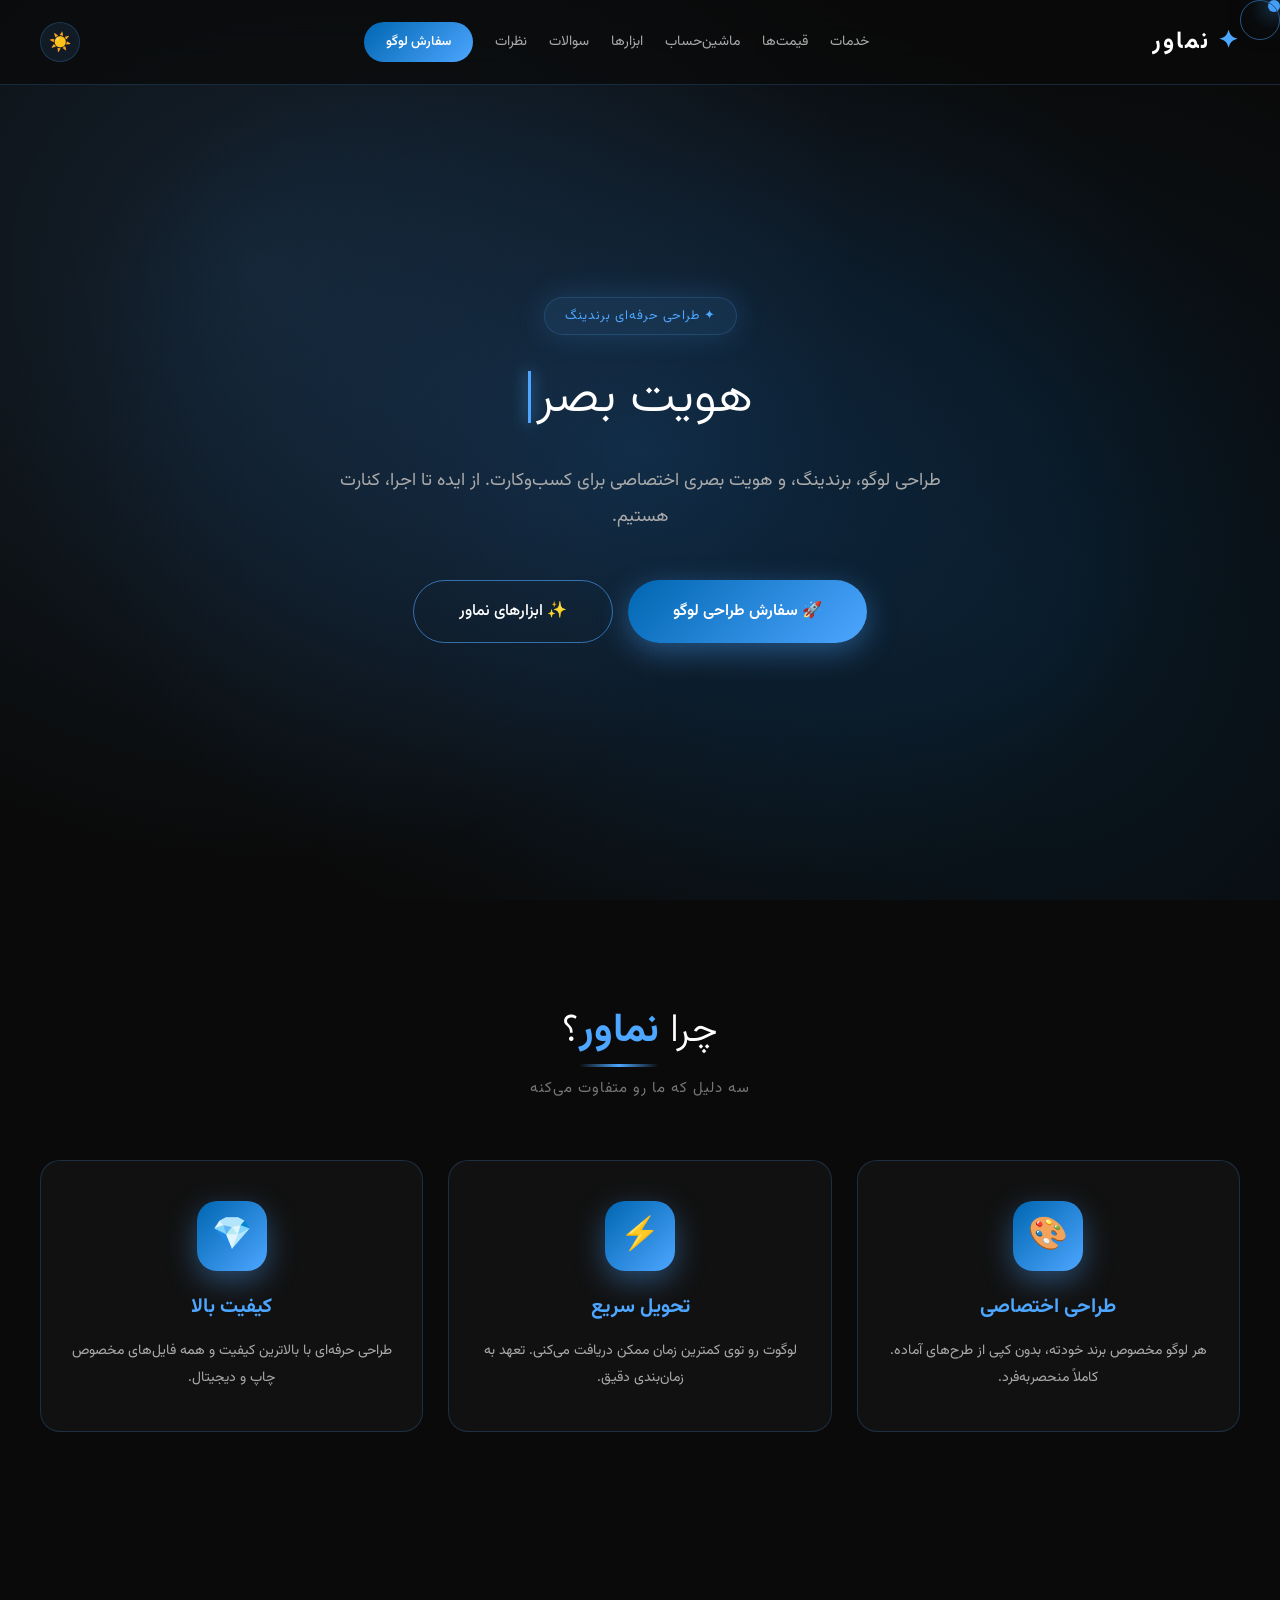
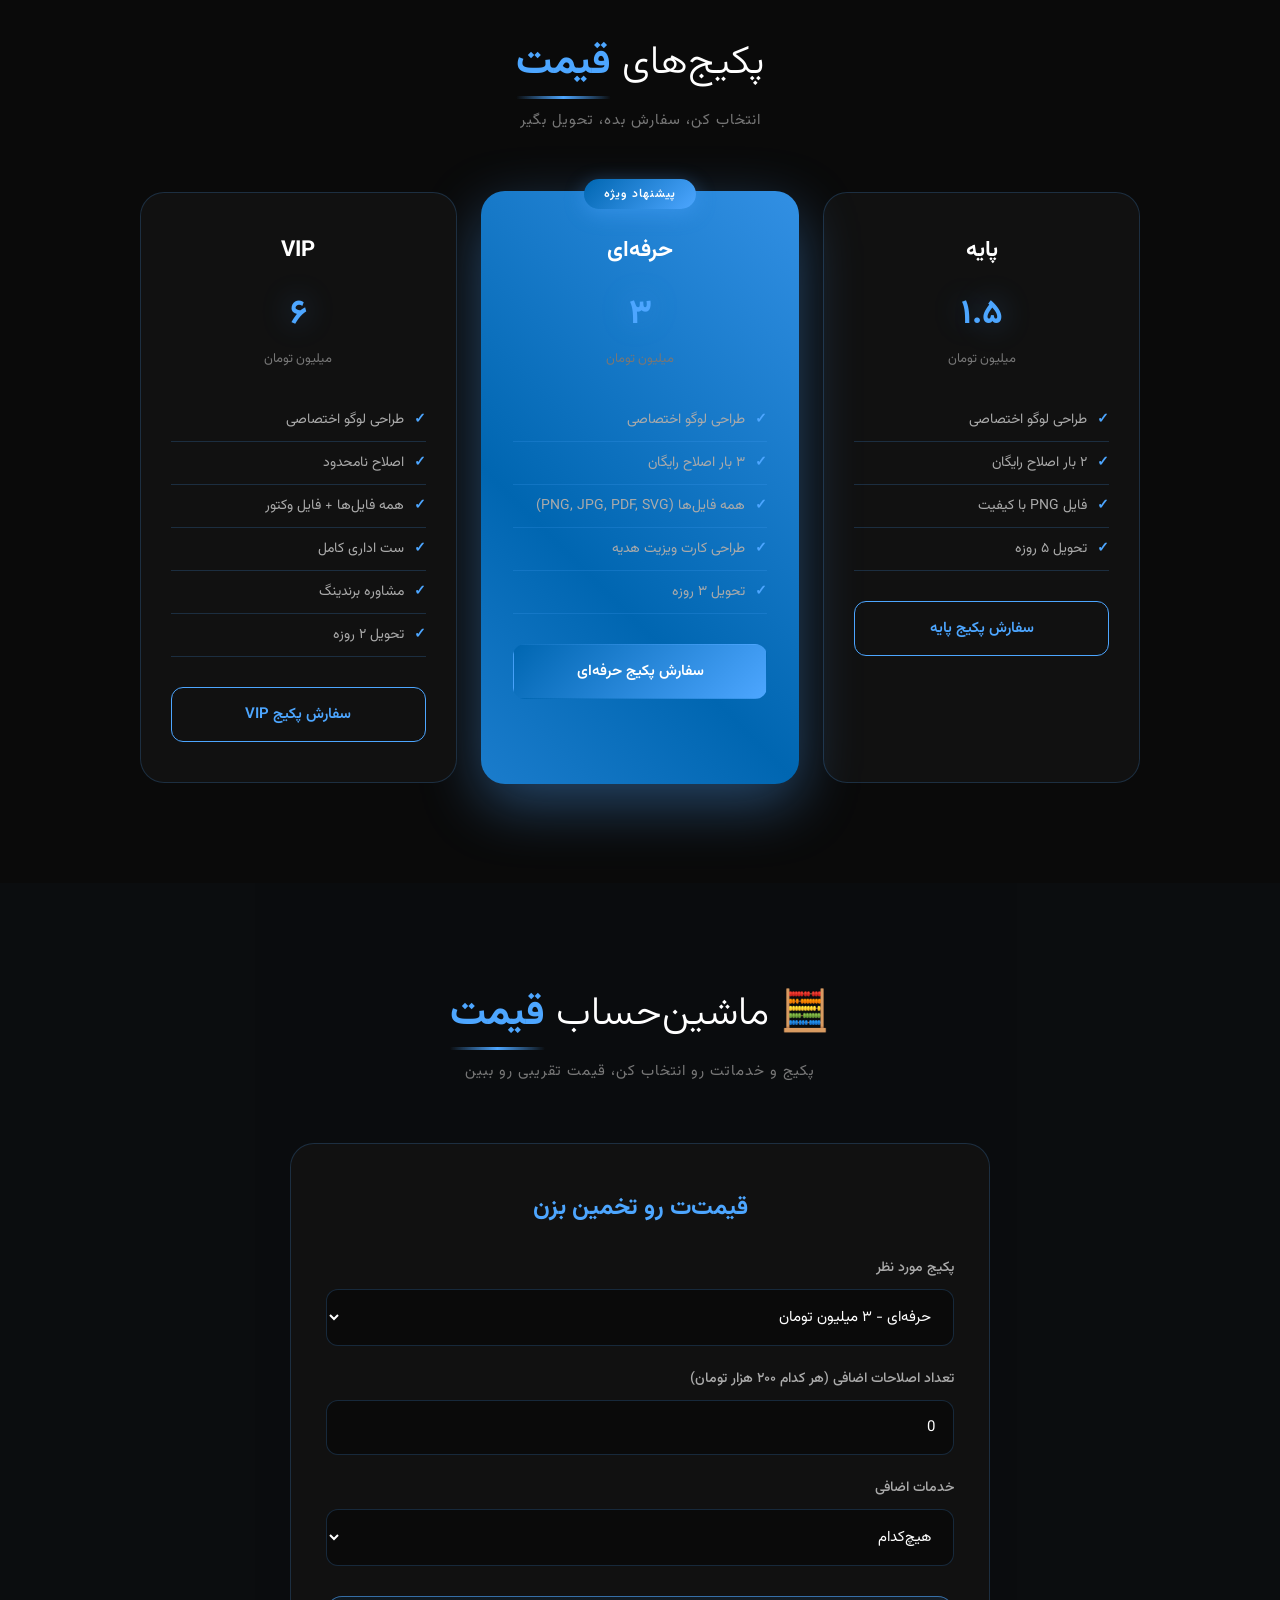
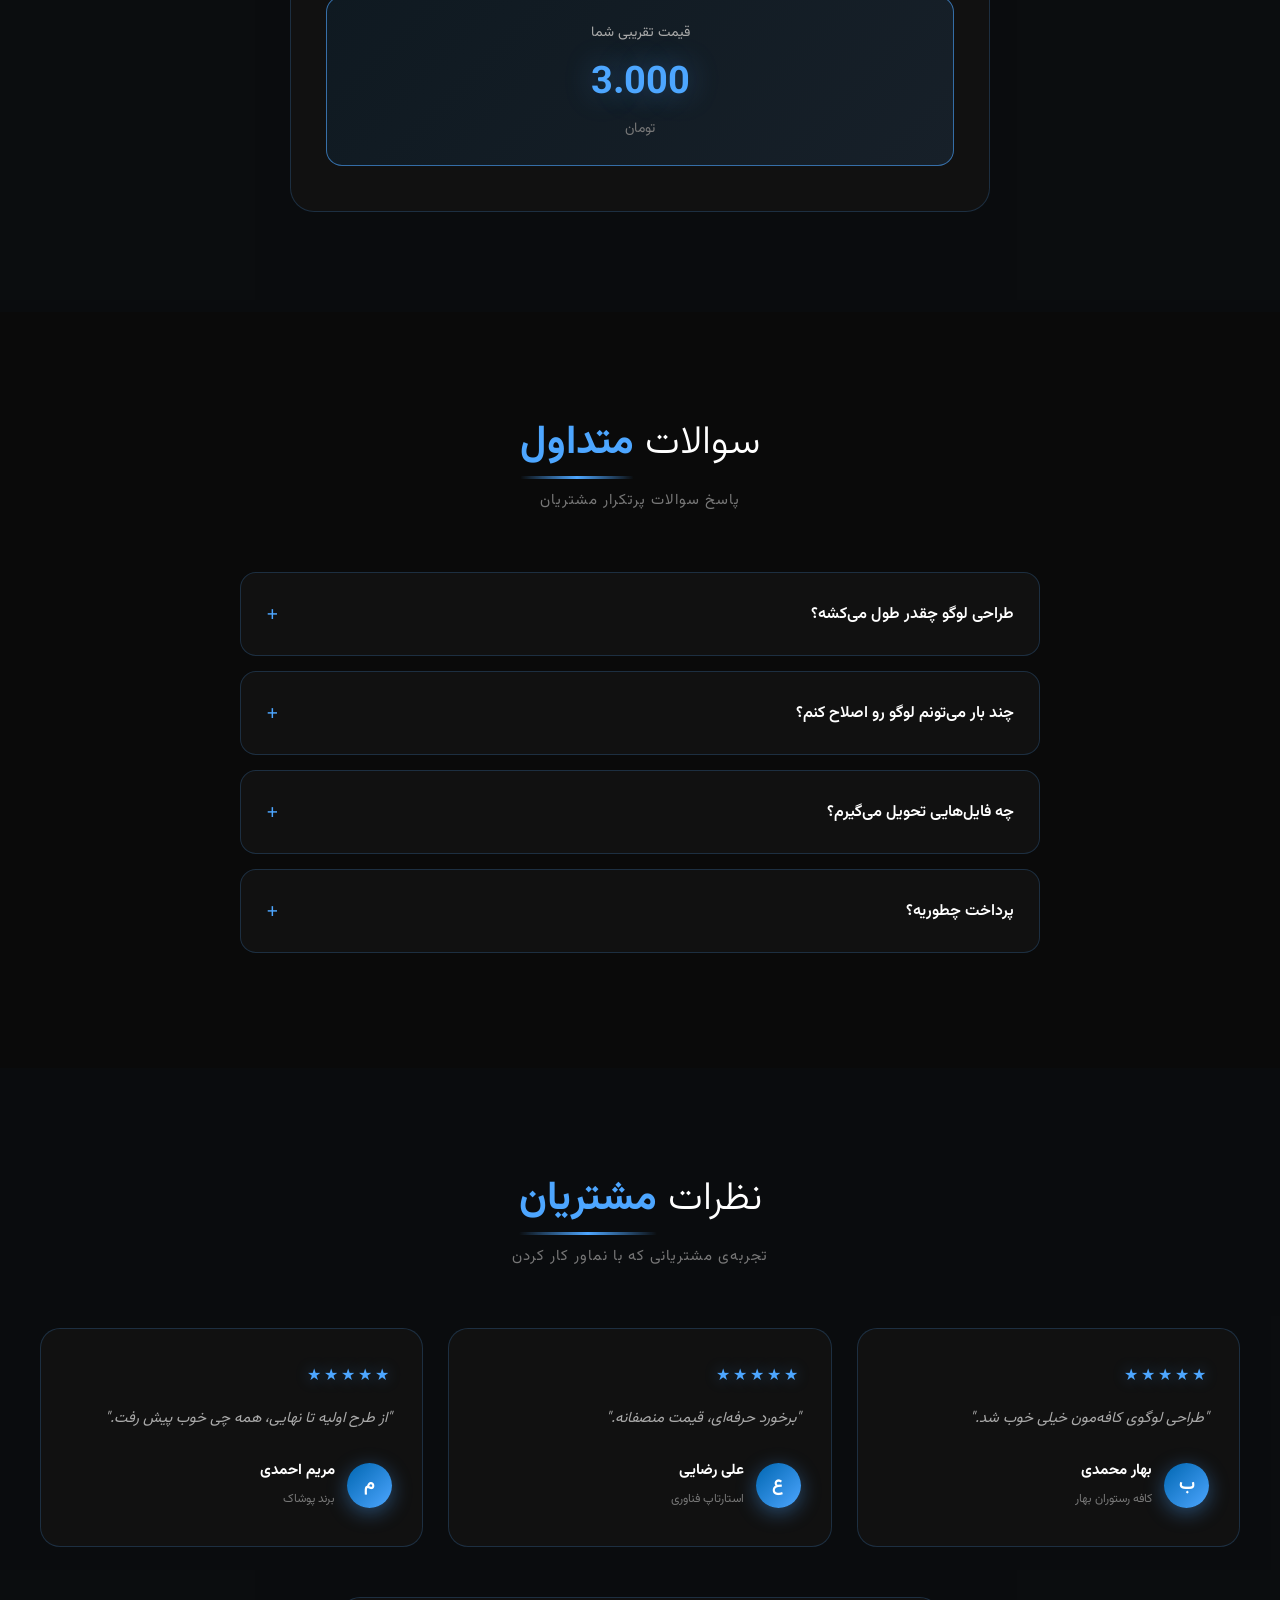
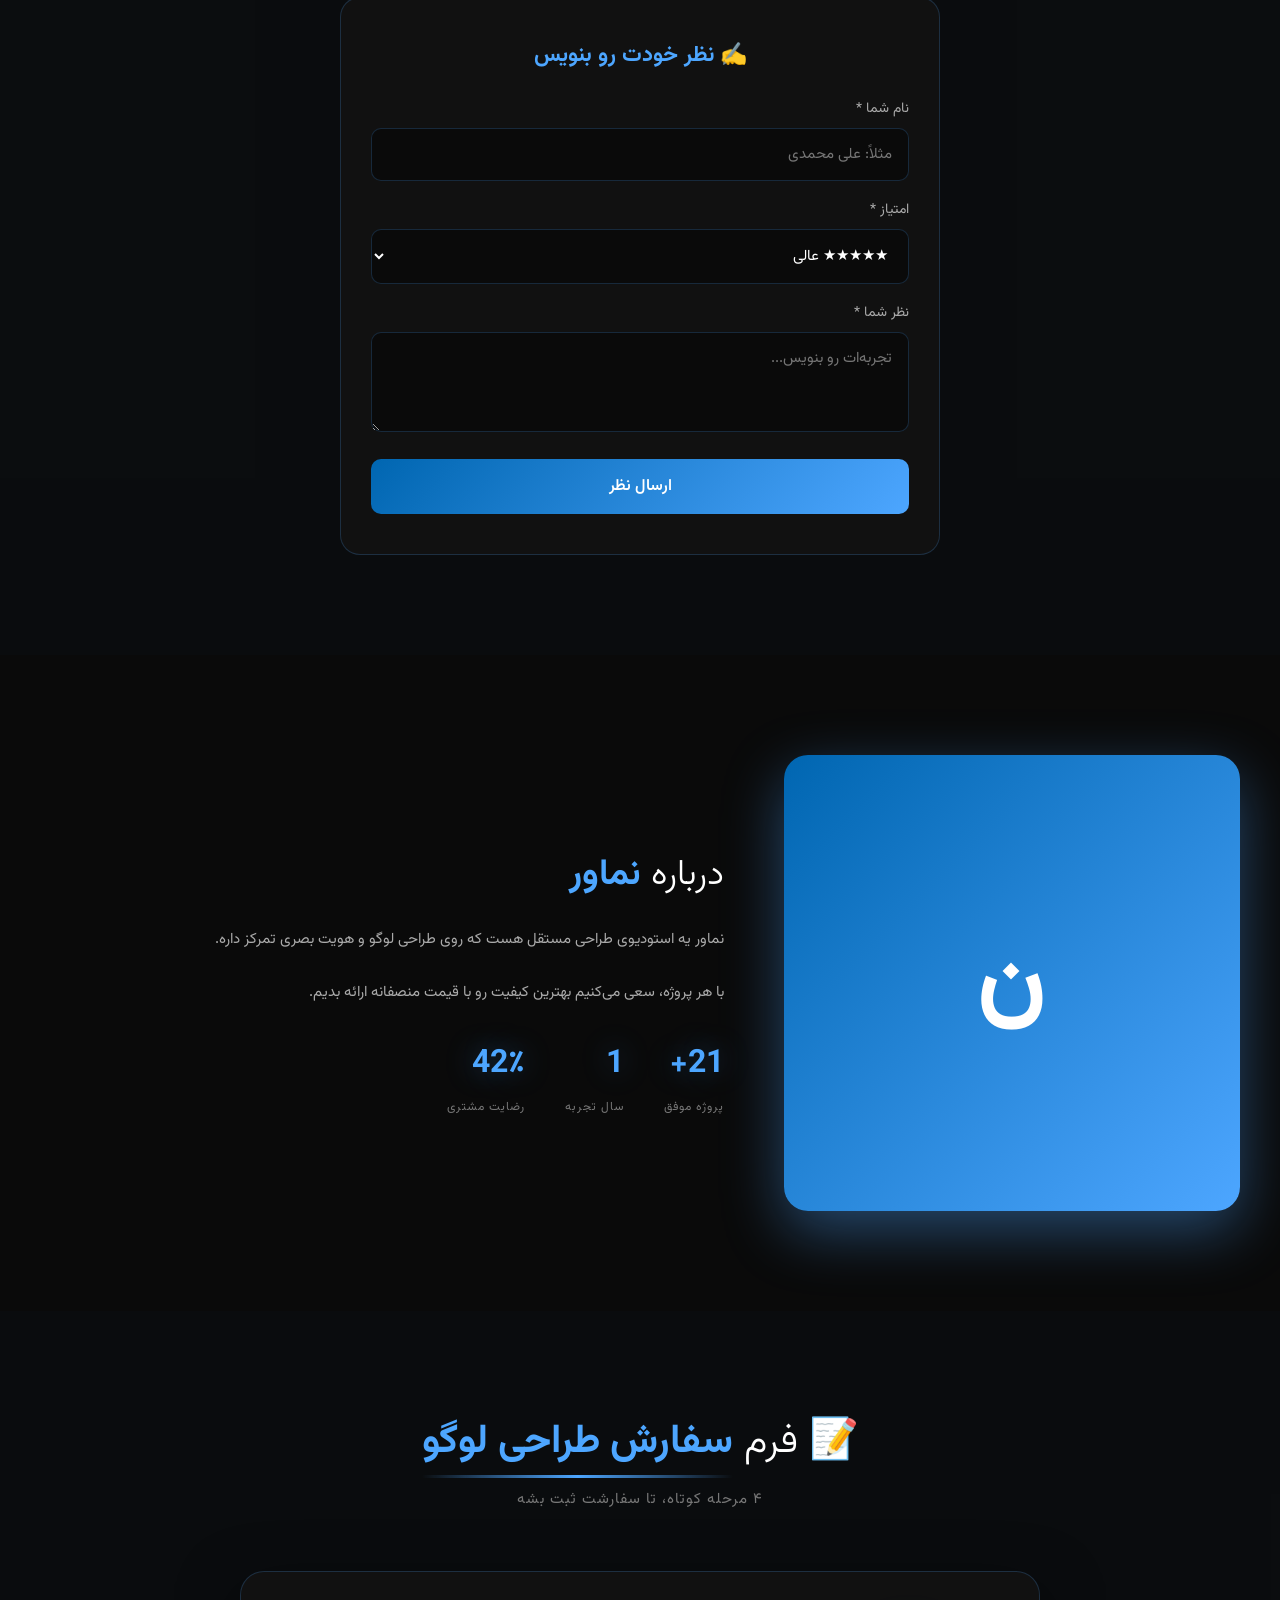
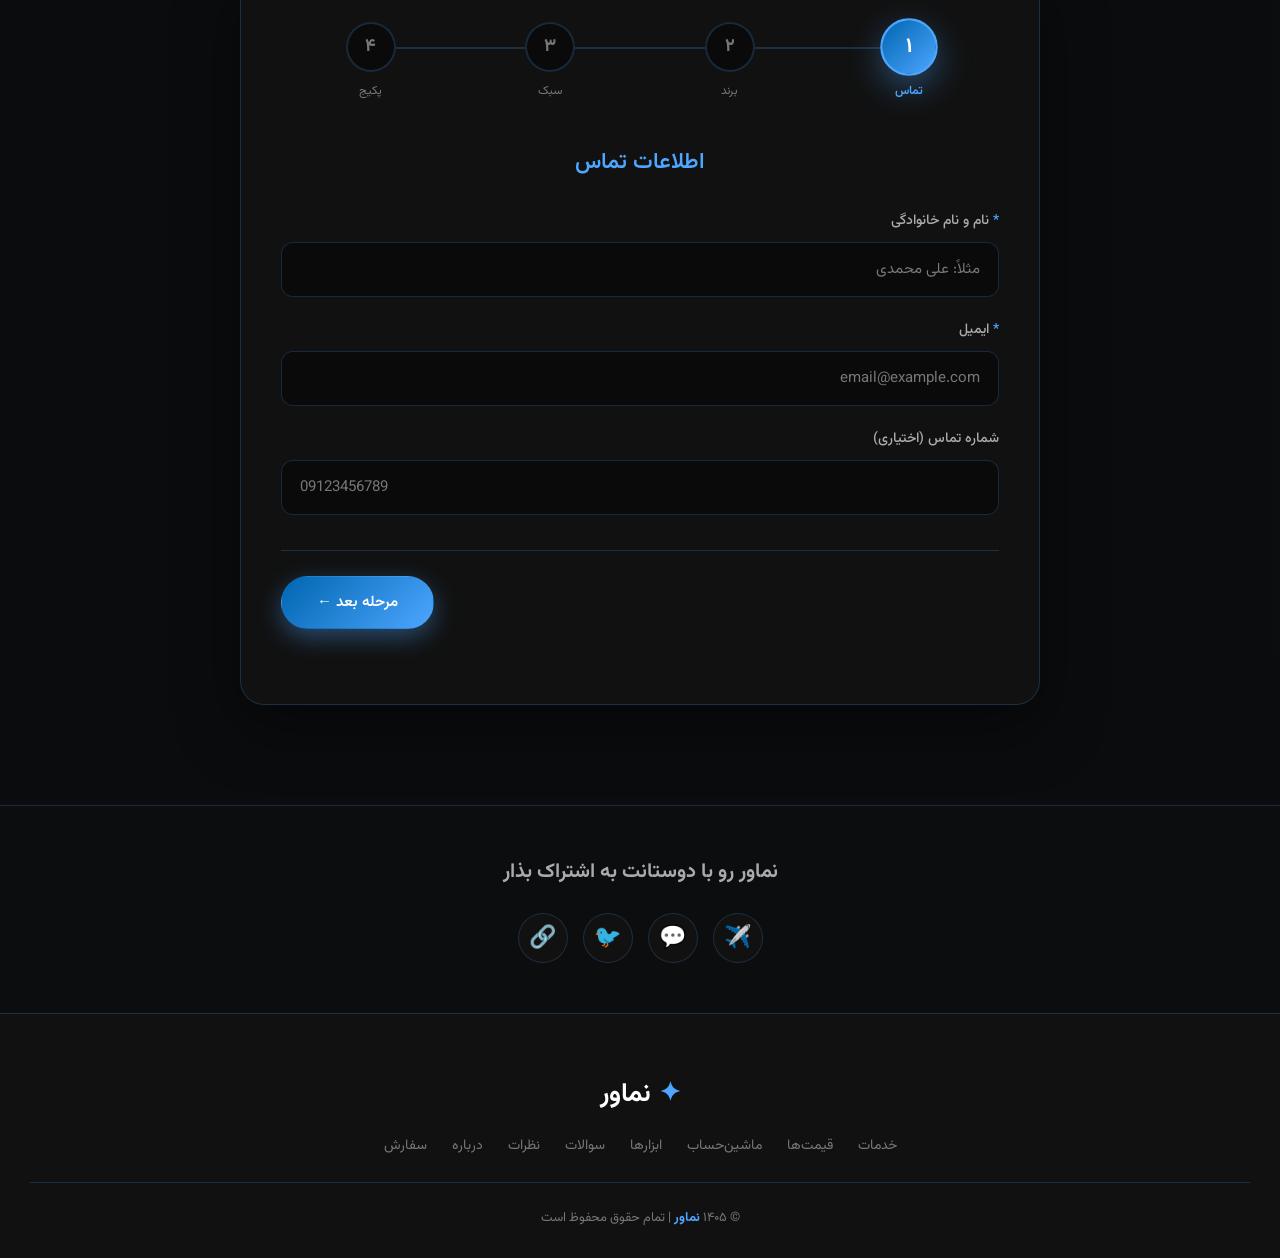
==== index.html @ ed84ef0f "Update index.html" ====
<!DOCTYPE html>
<html lang="fa" dir="rtl" data-theme="dark">
<head>
<meta charset="UTF-8">
<meta name="viewport" content="width=device-width, initial-scale=1.0">
<title>نماور | طراحی لوگوی اختصاصی و برندینگ حرفه‌ای</title>
<meta name="description" content="نماور - طراحی لوگو، برندینگ، و هویت بصری اختصاصی برای کسب‌وکار شما.">
<meta name="theme-color" content="#0a0a0a">

<link rel="preconnect" href="https://fonts.googleapis.com">
<link rel="preconnect" href="https://fonts.gstatic.com" crossorigin>
<link href="https://fonts.googleapis.com/css2?family=Vazirmatn:wght@300;400;500;600;700;800&display=swap" rel="stylesheet">

<style>
  :root {
    --bg-primary: #0a0a0a;
    --bg-secondary: #111;
    --text-primary: #fff;
    --text-secondary: #aaa;
    --text-muted: #777;
    --border: rgba(77, 166, 255, 0.2);
    --border-hover: rgba(77, 166, 255, 0.6);
    --accent: #4da6ff;
    --accent-dark: #0066b1;
    --glow: rgba(77, 166, 255, 0.4);
  }
  [data-theme="light"] {
    --bg-primary: #f5f5f7;
    --bg-secondary: #fff;
    --text-primary: #1a1a1a;
    --text-secondary: #555;
    --text-muted: #888;
    --border: rgba(0, 102, 177, 0.2);
    --border-hover: rgba(0, 102, 177, 0.6);
    --glow: rgba(0, 102, 177, 0.3);
  }

  * { margin: 0; padding: 0; box-sizing: border-box; }
  html { scroll-behavior: smooth; scroll-padding-top: 80px; }
  body {
    font-family: 'Vazirmatn', 'Tahoma', sans-serif;
    background: var(--bg-primary);
    color: var(--text-primary);
    direction: rtl;
    overflow-x: hidden;
    -webkit-font-smoothing: antialiased;
    transition: background 0.4s, color 0.4s;
    cursor: none;
  }
  a, button, select, input, textarea { cursor: none; }

  /* ===== PAGE INTRO ANIMATION ===== */
  .page-intro {
    position: fixed;
    top: 0; left: 0;
    width: 100%; height: 100vh;
    background: #0a0a0a;
    z-index: 999999;
    display: flex;
    align-items: center;
    justify-content: center;
    animation: pageIntro 1.5s 0.3s forwards;
    pointer-events: none;
  }
  @keyframes pageIntro {
    0% { transform: translateY(0); }
    100% { transform: translateY(-100%); }
  }
  .page-intro-text {
    font-size: 32px;
    font-weight: 700;
    color: #4da6ff;
    letter-spacing: 8px;
    animation: introText 1.2s 0.2s forwards;
    opacity: 0;
  }
  @keyframes introText {
    0% { opacity: 0; letter-spacing: 20px; }
    50% { opacity: 1; letter-spacing: 8px; }
    100% { opacity: 1; letter-spacing: 8px; }
  }

  /* ===== CUSTOM CURSOR ===== */
  .cursor {
    position: fixed;
    width: 12px; height: 12px;
    background: var(--accent);
    border-radius: 50%;
    pointer-events: none;
    z-index: 99999;
    transition: transform 0.1s;
    box-shadow: 0 0 20px var(--accent), 0 0 40px var(--accent);
    mix-blend-mode: difference;
  }
  .cursor-follower {
    position: fixed;
    width: 40px; height: 40px;
    border: 1.5px solid var(--accent);
    border-radius: 50%;
    pointer-events: none;
    z-index: 99998;
    transition: transform 0.3s ease-out, width 0.3s, height 0.3s;
    opacity: 0.5;
  }
  @media (max-width: 768px) {
    .cursor, .cursor-follower { display: none; }
    body, a, button, select, input, textarea { cursor: auto; }
  }

  /* ===== PROGRESS BAR ===== */
  .progress-bar {
    position: fixed;
    top: 0; right: 0;
    height: 3px;
    background: linear-gradient(90deg, #0066b1, #4da6ff, #0066b1);
    width: 0%;
    z-index: 9999;
    transition: width 0.1s;
    box-shadow: 0 0 10px rgba(77, 166, 255, 0.8);
  }

  /* ===== PARTICLES ===== */
  #particles {
    position: fixed;
    top: 0; left: 0;
    width: 100%; height: 100%;
    z-index: 0;
    pointer-events: none;
    opacity: 0.4;
  }

  /* ===== HEADER ===== */
  header {
    position: fixed; top: 0; left: 0;
    width: 100%; padding: 18px 40px;
    display: flex; align-items: center; justify-content: space-between;
    background: rgba(10, 10, 10, 0.75);
    backdrop-filter: blur(20px);
    border-bottom: 1px solid var(--border);
    z-index: 100;
    transition: transform 0.4s, background 0.4s;
  }
  [data-theme="light"] header { background: rgba(255, 255, 255, 0.75); }
  header.hidden { transform: translateY(-100%); }
  .logo {
    font-size: 24px; font-weight: 700; letter-spacing: 2px;
    cursor: pointer;
    position: relative;
    overflow: hidden;
    padding: 5px 0;
  }
  .logo span { color: var(--accent); margin-left: 8px; }
  .logo::after {
    content: '';
    position: absolute;
    top: 0; left: -100%;
    width: 50%; height: 100%;
    background: linear-gradient(90deg, transparent, rgba(77, 166, 255, 0.5), transparent);
    animation: logoShine 3s infinite;
  }
  @keyframes logoShine {
    0% { left: -100%; }
    100% { left: 200%; }
  }
  nav { display: flex; gap: 22px; align-items: center; }
  nav a {
    color: var(--text-secondary);
    text-decoration: none; font-size: 14px;
    transition: color 0.3s;
    position: relative;
    white-space: nowrap;
  }
  nav a::after {
    content: '';
    position: absolute;
    bottom: -5px; right: 0;
    width: 0; height: 2px;
    background: var(--accent);
    transition: width 0.3s;
  }
  nav a:hover::after { width: 100%; }
  nav a:hover { color: var(--accent); }
  .nav-cta {
    background: linear-gradient(135deg, var(--accent-dark), var(--accent));
    color: #fff !important; padding: 10px 22px;
    border-radius: 50px; font-weight: 600; font-size: 13px !important;
    transition: all 0.3s !important;
    position: relative;
    overflow: hidden;
  }
  .nav-cta::after { display: none; }
  .nav-cta::before {
    content: '';
    position: absolute;
    top: 0; left: -100%;
    width: 100%; height: 100%;
    background: linear-gradient(90deg, transparent, rgba(255, 255, 255, 0.4), transparent);
    transition: left 0.5s;
  }
  .nav-cta:hover::before { left: 100%; }
  .nav-cta:hover {
    transform: translateY(-2px);
    box-shadow: 0 8px 20px var(--glow);
  }
  .header-actions { display: flex; gap: 12px; align-items: center; }
  .theme-toggle {
    background: rgba(77, 166, 255, 0.1);
    border: 1.5px solid var(--border);
    color: var(--accent);
    width: 40px; height: 40px;
    border-radius: 50%;
    cursor: pointer;
    display: flex; align-items: center; justify-content: center;
    font-size: 18px;
    transition: all 0.3s;
  }
  .theme-toggle:hover {
    background: var(--accent);
    color: #fff;
    transform: rotate(180deg);
  }
  .mobile-toggle {
    display: none; background: none; border: none;
    cursor: pointer; flex-direction: column; gap: 5px;
    padding: 8px; z-index: 110;
  }
  .mobile-toggle span {
    display: block; width: 26px; height: 2px;
    background: var(--text-primary); transition: all 0.3s;
  }
  .mobile-toggle.active span:nth-child(1) { transform: translateY(7px) rotate(45deg); }
  .mobile-toggle.active span:nth-child(2) { opacity: 0; }
  .mobile-toggle.active span:nth-child(3) { transform: translateY(-7px) rotate(-45deg); }

  /* ===== HERO ===== */
  .hero {
    position: relative; min-height: 100vh;
    display: flex; align-items: center; justify-content: center;
    padding: 120px 20px 80px;
    background: radial-gradient(ellipse at center, #0a1929 0%, var(--bg-primary) 70%);
    text-align: center; overflow: hidden;
  }
  [data-theme="light"] .hero {
    background: radial-gradient(ellipse at center, #e6f0ff 0%, var(--bg-primary) 70%);
  }
  .mesh-gradient {
    position: absolute;
    top: 0; left: 0;
    width: 100%; height: 100%;
    background:
      radial-gradient(circle at 20% 30%, rgba(77, 166, 255, 0.15) 0%, transparent 50%),
      radial-gradient(circle at 80% 70%, rgba(0, 102, 177, 0.15) 0%, transparent 50%),
      radial-gradient(circle at 50% 50%, rgba(77, 166, 255, 0.08) 0%, transparent 70%);
    animation: meshMove 20s infinite ease-in-out;
    z-index: 0;
  }
  @keyframes meshMove {
    0%, 100% { transform: scale(1) translate(0, 0); }
    33% { transform: scale(1.1) translate(-20px, 20px); }
    66% { transform: scale(1.05) translate(20px, -20px); }
  }
  .light-beam {
    position: absolute;
    top: 0; left: -50%;
    width: 50%; height: 100%;
    background: linear-gradient(90deg, transparent, rgba(77, 166, 255, 0.15), transparent);
    animation: beamMove 8s infinite;
    z-index: 1;
    pointer-events: none;
  }
  @keyframes beamMove {
    0% { left: -50%; }
    100% { left: 150%; }
  }
  .hero-content { position: relative; z-index: 2; max-width: 850px; }
  .hero-badge {
    display: inline-block; padding: 8px 20px;
    background: rgba(77, 166, 255, 0.1);
    border: 1px solid var(--border);
    border-radius: 50px; color: var(--accent);
    font-size: 13px; letter-spacing: 1px; margin-bottom: 25px;
    animation: fadeIn 1s 1.8s backwards;
    box-shadow: 0 0 30px rgba(77, 166, 255, 0.2);
  }
  @keyframes fadeIn {
    from { opacity: 0; transform: translateY(-10px); }
    to { opacity: 1; transform: translateY(0); }
  }
  .hero h1 {
    font-size: 52px; font-weight: 300;
    line-height: 1.5; margin-bottom: 25px;
    min-height: 1.5em;
    animation: fadeIn 1s 2s backwards;
  }
  .hero h1 strong {
    background: linear-gradient(135deg, var(--accent), var(--accent-dark), var(--accent));
    background-size: 200% 200%;
    -webkit-background-clip: text;
    -webkit-text-fill-color: transparent;
    background-clip: text; font-weight: 700;
    animation: textShine 3s infinite;
  }
  @keyframes textShine {
    0%, 100% { background-position: 0% 50%; }
    50% { background-position: 100% 50%; }
  }
  .typing-cursor {
    display: inline-block;
    width: 3px;
    height: 1em;
    background: var(--accent);
    animation: blink 1s infinite;
    vertical-align: middle;
    margin-right: 5px;
    box-shadow: 0 0 15px var(--accent);
  }
  @keyframes blink {
    0%, 50% { opacity: 1; }
    51%, 100% { opacity: 0; }
  }
  .hero p {
    font-size: 18px; color: var(--text-secondary); line-height: 2;
    margin-bottom: 45px; max-width: 650px;
    margin-left: auto; margin-right: auto;
    animation: fadeIn 1s 2.2s backwards;
  }
  .hero-btns {
    display: flex; gap: 15px; justify-content: center; flex-wrap: wrap;
    animation: fadeIn 1s 2.4s backwards;
  }
  .btn-primary {
    display: inline-flex; align-items: center; gap: 10px;
    padding: 18px 45px;
    background: linear-gradient(135deg, var(--accent-dark), var(--accent));
    color: #fff; text-decoration: none; border-radius: 50px;
    font-size: 16px; font-weight: 600; transition: all 0.3s;
    box-shadow: 0 8px 30px var(--glow);
    position: relative;
    overflow: hidden;
  }
  .btn-primary::before {
    content: '';
    position: absolute;
    top: 0; left: -100%;
    width: 100%; height: 100%;
    background: linear-gradient(90deg, transparent, rgba(255, 255, 255, 0.4), transparent);
    transition: left 0.5s;
  }
  .btn-primary:hover::before { left: 100%; }
  .btn-primary:hover {
    transform: translateY(-3px);
    box-shadow: 0 15px 45px var(--glow);
  }
  .btn-secondary {
    display: inline-flex; align-items: center; gap: 10px;
    padding: 18px 45px;
    background: transparent; color: var(--text-primary);
    text-decoration: none;
    border: 1.5px solid var(--border-hover);
    border-radius: 50px; font-size: 16px; font-weight: 500;
    transition: all 0.3s;
  }
  .btn-secondary:hover {
    background: rgba(77, 166, 255, 0.1);
    border-color: var(--accent);
    transform: translateY(-3px);
    box-shadow: 0 10px 30px var(--glow);
  }

  section { position: relative; z-index: 1; padding: 100px 30px; }
  .container { max-width: 1200px; margin: 0 auto; }
  .section-title {
    text-align: center; font-size: 40px;
    font-weight: 300; margin-bottom: 15px;
  }
  .section-title strong {
    color: var(--accent); font-weight: 700;
    position: relative;
    display: inline-block;
  }
  .section-title strong::after {
    content: '';
    position: absolute;
    bottom: -5px; right: 0;
    width: 100%; height: 3px;
    background: linear-gradient(90deg, transparent, var(--accent), transparent);
    border-radius: 3px;
    animation: underlinePulse 2s infinite;
  }
  @keyframes underlinePulse {
    0%, 100% { opacity: 0.3; transform: scaleX(0.5); }
    50% { opacity: 1; transform: scaleX(1); }
  }
  .section-subtitle {
    text-align: center; color: var(--text-muted);
    font-size: 15px; margin-bottom: 60px; letter-spacing: 1px;
  }

  /* ===== 3D CARDS ===== */
  .feature, .pricing-card, .testimonial {
    transform-style: preserve-3d;
    transition: transform 0.3s cubic-bezier(0.4, 0, 0.2, 1), box-shadow 0.3s, border-color 0.3s;
  }
  .feature:hover, .pricing-card:hover, .testimonial:hover {
    transform: translateY(-10px) rotateX(3deg) rotateY(-3deg);
    box-shadow: 0 25px 70px var(--glow);
    border-color: var(--border-hover);
  }

  .features-grid {
    display: grid;
    grid-template-columns: repeat(auto-fit, minmax(260px, 1fr));
    gap: 25px;
  }
  .feature {
    background: var(--bg-secondary);
    border: 1px solid var(--border);
    border-radius: 20px; padding: 40px 30px;
    text-align: center;
    position: relative;
    overflow: hidden;
  }
  .feature::before {
    content: '';
    position: absolute;
    top: 0; left: -100%;
    width: 100%; height: 100%;
    background: linear-gradient(90deg, transparent, rgba(77, 166, 255, 0.1), transparent);
    transition: left 0.6s;
  }
  .feature:hover::before { left: 100%; }
  .feature-icon {
    width: 70px; height: 70px;
    margin: 0 auto 20px;
    background: linear-gradient(135deg, var(--accent-dark), var(--accent));
    border-radius: 20px;
    display: flex; align-items: center; justify-content: center;
    font-size: 32px; color: #fff;
    box-shadow: 0 10px 30px var(--glow);
    transition: transform 0.5s;
  }
  .feature:hover .feature-icon {
    transform: rotate(360deg) scale(1.1);
  }
  .feature h3 { font-size: 20px; color: var(--accent); margin-bottom: 15px; }
  .feature p { font-size: 14px; color: var(--text-secondary); line-height: 1.9; }

  .steps-grid {
    display: grid;
    grid-template-columns: repeat(auto-fit, minmax(220px, 1fr));
    gap: 30px;
  }
  .step { text-align: center; padding: 30px 20px; }
  .step-num {
    width: 70px; height: 70px;
    margin: 0 auto 20px; border-radius: 50%;
    background: linear-gradient(135deg, var(--accent-dark), var(--accent));
    display: flex; align-items: center; justify-content: center;
    font-size: 28px; font-weight: 700;
    box-shadow: 0 10px 30px var(--glow);
    color: #fff;
    transition: transform 0.4s;
  }
  .step:hover .step-num {
    transform: scale(1.2) rotate(360deg);
    box-shadow: 0 15px 50px var(--glow);
  }
  .step h3 { font-size: 18px; color: var(--accent); margin-bottom: 12px; }
  .step p { font-size: 13px; color: var(--text-secondary); line-height: 1.8; }

  /* PRICING */
  .pricing-grid {
    display: grid;
    grid-template-columns: repeat(auto-fit, minmax(280px, 1fr));
    gap: 25px; max-width: 1000px; margin: 0 auto;
  }
  .pricing-card {
    background: var(--bg-secondary);
    border: 1.5px solid var(--border);
    border-radius: 24px; padding: 40px 30px;
    text-align: center;
    position: relative;
  }
  .pricing-card.featured {
    border-color: var(--accent);
    box-shadow: 0 20px 60px var(--glow);
  }
  .pricing-card.featured::before {
    content: '';
    position: absolute;
    inset: -2px;
    border-radius: 24px;
    background: linear-gradient(45deg, var(--accent), var(--accent-dark), var(--accent));
    background-size: 200% 200%;
    z-index: -1;
    animation: borderShine 3s infinite;
  }
  @keyframes borderShine {
    0%, 100% { background-position: 0% 50%; }
    50% { background-position: 100% 50%; }
  }
  .pricing-badge {
    position: absolute; top: -14px; right: 50%;
    transform: translateX(50%);
    background: linear-gradient(135deg, var(--accent-dark), var(--accent));
    color: #fff; padding: 6px 20px;
    border-radius: 50px; font-size: 12px;
    font-weight: 600; letter-spacing: 1px;
    box-shadow: 0 5px 20px var(--glow);
  }
  .pricing-card h3 { font-size: 22px; margin-bottom: 20px; color: var(--text-primary); }
  .pricing-price {
    font-size: 34px; font-weight: 700;
    color: var(--accent); margin-bottom: 8px;
    text-shadow: 0 0 30px var(--glow);
  }
  .pricing-period {
    font-size: 13px; color: var(--text-muted); margin-bottom: 30px;
  }
  .pricing-features {
    list-style: none; text-align: right; margin-bottom: 30px;
  }
  .pricing-features li {
    padding: 10px 0;
    border-bottom: 1px solid var(--border);
    color: var(--text-secondary); font-size: 14px;
  }
  .pricing-features li::before {
    content: '✓ '; color: var(--accent);
    font-weight: 700; margin-left: 6px;
  }
  .pricing-btn {
    display: block; padding: 15px;
    background: transparent;
    border: 1.5px solid var(--accent);
    color: var(--accent); text-decoration: none;
    border-radius: 12px; font-weight: 600;
    font-size: 15px; transition: all 0.3s;
  }
  .pricing-btn:hover {
    background: var(--accent);
    color: #fff;
    box-shadow: 0 10px 30px var(--glow);
  }
  .pricing-card.featured .pricing-btn {
    background: linear-gradient(135deg, var(--accent-dark), var(--accent));
    color: #fff; border-color: transparent;
  }

  /* CALCULATOR, FAQ, TESTIMONIALS, ABOUT, ORDER - same as before */
  .calc-wrapper {
    max-width: 700px; margin: 0 auto;
    background: var(--bg-secondary);
    border: 1.5px solid var(--border);
    border-radius: 24px; padding: 45px 35px;
  }
  .calc-wrapper h3 {
    text-align: center; font-size: 24px;
    margin-bottom: 30px; color: var(--accent);
  }
  .calc-group { margin-bottom: 22px; }
  .calc-group label {
    display: block; margin-bottom: 10px;
    font-size: 14px; color: var(--text-secondary);
    font-weight: 500;
  }
  .calc-group select,
  .calc-group input[type="number"] {
    width: 100%; padding: 15px 18px;
    background: var(--bg-primary);
    border: 1.5px solid var(--border);
    border-radius: 12px; color: var(--text-primary);
    font-family: inherit; font-size: 15px;
    transition: all 0.3s;
  }
  .calc-group select:focus,
  .calc-group input:focus {
    outline: none; border-color: var(--accent);
    box-shadow: 0 0 0 3px rgba(77, 166, 255, 0.15);
  }
  .calc-group select option { background: var(--bg-secondary); }
  .calc-total {
    text-align: center;
    margin-top: 30px; padding: 25px;
    background: linear-gradient(135deg, rgba(0, 102, 177, 0.1), rgba(77, 166, 255, 0.1));
    border: 1.5px solid var(--border-hover);
    border-radius: 16px;
  }
  .calc-total-label {
    font-size: 14px; color: var(--text-secondary);
    margin-bottom: 10px;
  }
  .calc-total-price {
    font-size: 38px; font-weight: 700;
    color: var(--accent);
    margin-bottom: 5px;
    text-shadow: 0 0 30px var(--glow);
  }
  .calc-total-unit {
    font-size: 14px; color: var(--text-muted);
  }

  .faq-list { max-width: 800px; margin: 0 auto; }
  .faq-item {
    background: var(--bg-secondary);
    border: 1px solid var(--border);
    border-radius: 16px;
    margin-bottom: 15px;
    overflow: hidden;
    transition: all 0.3s;
  }
  .faq-item:hover { border-color: var(--border-hover); }
  .faq-question {
    padding: 22px 25px;
    cursor: pointer;
    display: flex;
    justify-content: space-between;
    align-items: center;
    font-size: 16px;
    font-weight: 600;
    color: var(--text-primary);
    transition: color 0.3s;
    user-select: none;
  }
  .faq-question:hover { color: var(--accent); }
  .faq-icon {
    color: var(--accent);
    font-size: 24px;
    font-weight: 300;
    transition: transform 0.3s;
    flex-shrink: 0;
    margin-right: 15px;
  }
  .faq-item.open .faq-icon { transform: rotate(45deg); }
  .faq-answer {
    max-height: 0;
    overflow: hidden;
    transition: max-height 0.4s ease, padding 0.4s ease;
    padding: 0 25px;
    color: var(--text-secondary);
    font-size: 14px;
    line-height: 2;
  }
  .faq-item.open .faq-answer {
    max-height: 500px;
    padding: 0 25px 22px;
  }

  .testimonials-grid {
    display: grid;
    grid-template-columns: repeat(auto-fit, minmax(280px, 1fr));
    gap: 25px; margin-bottom: 50px;
  }
  .testimonial {
    background: var(--bg-secondary);
    border: 1px solid var(--border);
    border-radius: 20px; padding: 35px 30px;
  }
  .testimonial-stars {
    color: var(--accent); font-size: 16px;
    margin-bottom: 15px; letter-spacing: 3px;
    text-shadow: 0 0 15px var(--glow);
  }
  .testimonial-text {
    font-size: 15px; color: var(--text-secondary);
    line-height: 2; margin-bottom: 25px;
    font-style: italic;
  }
  .testimonial-author {
    display: flex; align-items: center; gap: 12px;
  }
  .testimonial-avatar {
    width: 45px; height: 45px; border-radius: 50%;
    background: linear-gradient(135deg, var(--accent-dark), var(--accent));
    display: flex; align-items: center; justify-content: center;
    font-weight: 700; font-size: 18px;
    color: #fff;
    box-shadow: 0 5px 20px var(--glow);
  }
  .testimonial-info h4 { font-size: 15px; margin-bottom: 4px; }
  .testimonial-info span { font-size: 12px; color: var(--text-muted); }

  .review-form-wrapper {
    max-width: 600px; margin: 0 auto;
    background: var(--bg-secondary);
    border: 1px solid var(--border);
    border-radius: 20px; padding: 40px 30px;
  }
  .review-form-wrapper h3 {
    text-align: center; font-size: 22px;
    margin-bottom: 25px; color: var(--accent);
  }
  .review-form-wrapper .form-group { margin-bottom: 18px; }
  .review-form-wrapper label {
    display: block; margin-bottom: 8px;
    font-size: 14px; color: var(--text-secondary);
  }
  .review-form-wrapper input,
  .review-form-wrapper textarea,
  .review-form-wrapper select {
    width: 100%; padding: 14px 16px;
    background: var(--bg-primary);
    border: 1.5px solid var(--border);
    border-radius: 10px; color: var(--text-primary);
    font-family: inherit; font-size: 15px;
    transition: all 0.3s;
  }
  .review-form-wrapper input:focus,
  .review-form-wrapper textarea:focus,
  .review-form-wrapper select:focus {
    outline: none; border-color: var(--accent);
    box-shadow: 0 0 0 3px rgba(77, 166, 255, 0.15);
  }
  .review-form-wrapper textarea { resize: vertical; min-height: 100px; }
  .review-form-wrapper select option { background: var(--bg-secondary); }
  .review-submit {
    width: 100%; padding: 15px;
    background: linear-gradient(135deg, var(--accent-dark), var(--accent));
    border: none; border-radius: 10px;
    color: #fff; font-family: inherit;
    font-size: 16px; font-weight: 600;
    cursor: pointer; transition: all 0.3s;
  }
  .review-submit:hover {
    transform: translateY(-2px);
    box-shadow: 0 10px 30px var(--glow);
  }

  .about-content {
    display: grid;
    grid-template-columns: 1fr 1.5fr;
    gap: 60px; align-items: center;
  }
  .about-photo {
    aspect-ratio: 1; border-radius: 24px;
    background: linear-gradient(135deg, var(--accent-dark), var(--accent));
    display: flex; align-items: center; justify-content: center;
    font-size: 100px; font-weight: 700;
    box-shadow: 0 20px 60px var(--glow);
    color: #fff;
    animation: floatPhoto 4s infinite ease-in-out;
  }
  @keyframes floatPhoto {
    0%, 100% { transform: translateY(0); }
    50% { transform: translateY(-15px); }
  }
  .about-text h2 {
    font-size: 36px; font-weight: 300; margin-bottom: 20px;
  }
  .about-text h2 strong { color: var(--accent); font-weight: 700; }
  .about-text p {
    font-size: 15px; color: var(--text-secondary);
    line-height: 2.2; margin-bottom: 20px;
  }
  .about-stats { display: flex; gap: 40px; margin-top: 30px; }
  .about-stat h3 {
    font-size: 32px; color: var(--accent); margin-bottom: 5px;
    font-weight: 700;
    text-shadow: 0 0 30px var(--glow);
  }
  .about-stat span { font-size: 12px; color: var(--text-muted); letter-spacing: 1px; }

  /* ORDER - Multi-step */
  .order-wrapper { max-width: 800px; margin: 0 auto; }
  .order-form-container {
    background: var(--bg-secondary);
    border: 1px solid var(--border);
    border-radius: 24px;
    padding: 50px 40px;
    box-shadow: 0 20px 60px rgba(0, 0, 0, 0.5);
  }
  .order-steps {
    display: flex;
    justify-content: space-between;
    margin-bottom: 45px;
    position: relative;
  }
  .order-steps::before {
    content: '';
    position: absolute;
    top: 25px;
    right: 10%;
    left: 10%;
    height: 2px;
    background: var(--border);
    z-index: 0;
  }
  .order-step { position: relative; z-index: 1; text-align: center; flex: 1; }
  .order-step-circle {
    width: 50px; height: 50px;
    border-radius: 50%;
    background: var(--bg-primary);
    border: 2px solid var(--border);
    display: flex;
    align-items: center;
    justify-content: center;
    margin: 0 auto 10px;
    font-size: 18px;
    font-weight: 700;
    color: var(--text-muted);
    transition: all 0.4s;
  }
  .order-step.active .order-step-circle {
    background: linear-gradient(135deg, var(--accent-dark), var(--accent));
    border-color: var(--accent);
    color: #fff;
    transform: scale(1.15);
    box-shadow: 0 10px 30px var(--glow);
  }
  .order-step.done .order-step-circle {
    background: var(--accent);
    border-color: var(--accent);
    color: #fff;
  }
  .order-step-label {
    font-size: 12px;
    color: var(--text-muted);
    transition: color 0.3s;
  }
  .order-step.active .order-step-label { color: var(--accent); font-weight: 600; }

  .order-step-content {
    display: none;
    animation: slideIn 0.5s ease;
  }
  .order-step-content.active { display: block; }
  @keyframes slideIn {
    from { opacity: 0; transform: translateX(-30px); }
    to { opacity: 1; transform: translateX(0); }
  }
  .order-step-content h3 {
    text-align: center; font-size: 22px;
    font-weight: 600; margin-bottom: 30px;
    color: var(--accent);
  }
  .order-form-group { margin-bottom: 22px; }
  .order-form-group label {
    display: block; margin-bottom: 10px;
    font-size: 14px; color: var(--text-secondary); font-weight: 500;
  }
  .order-form-group label .required { color: var(--accent); margin-left: 4px; }
  .order-form-group input,
  .order-form-group select,
  .order-form-group textarea {
    width: 100%; padding: 15px 18px;
    background: var(--bg-primary);
    border: 1.5px solid var(--border);
    border-radius: 12px; color: var(--text-primary);
    font-family: inherit; font-size: 15px;
    transition: all 0.3s;
  }
  .order-form-group input:focus,
  .order-form-group select:focus,
  .order-form-group textarea:focus {
    outline: none; border-color: var(--accent);
    box-shadow: 0 0 0 3px rgba(77, 166, 255, 0.15);
  }
  .order-form-group input::placeholder,
  .order-form-group textarea::placeholder { color: var(--text-muted); }
  .order-form-group select option { background: var(--bg-secondary); }
  .order-form-group textarea { resize: vertical; min-height: 100px; }

  .style-options {
    display: grid;
    grid-template-columns: repeat(auto-fit, minmax(140px, 1fr));
    gap: 12px;
    margin-bottom: 22px;
  }
  .style-option {
    padding: 18px 15px;
    background: var(--bg-primary);
    border: 2px solid var(--border);
    border-radius: 14px;
    cursor: pointer;
    text-align: center;
    transition: all 0.3s;
    font-family: inherit;
    color: var(--text-primary);
    font-size: 14px;
  }
  .style-option:hover {
    border-color: var(--accent);
    transform: translateY(-3px);
    box-shadow: 0 10px 25px var(--glow);
  }
  .style-option.selected {
    border-color: var(--accent);
    background: rgba(77, 166, 255, 0.1);
    box-shadow: 0 10px 25px var(--glow);
  }
  .style-option .icon {
    font-size: 28px;
    display: block;
    margin-bottom: 8px;
  }

  .color-picker-row {
    display: flex;
    gap: 12px;
    flex-wrap: wrap;
    margin-bottom: 22px;
  }
  .color-pick {
    width: 50px; height: 50px;
    border-radius: 50%;
    border: 3px solid transparent;
    cursor: pointer;
    transition: all 0.3s;
  }
  .color-pick:hover {
    transform: scale(1.15);
    box-shadow: 0 0 20px var(--glow);
  }
  .color-pick.selected {
    border-color: var(--text-primary);
    transform: scale(1.15);
    box-shadow: 0 0 0 3px var(--glow);
  }

  .order-nav {
    display: flex;
    gap: 12px;
    justify-content: space-between;
    margin-top: 35px;
    padding-top: 25px;
    border-top: 1px solid var(--border);
  }
  .order-nav-btn {
    padding: 14px 35px;
    border-radius: 50px;
    font-family: inherit;
    font-size: 15px;
    font-weight: 600;
    cursor: pointer;
    transition: all 0.3s;
    border: 1.5px solid var(--accent);
  }
  .order-nav-btn.prev {
    background: transparent;
    color: var(--accent);
  }
  .order-nav-btn.prev:hover {
    background: var(--accent);
    color: #fff;
  }
  .order-nav-btn.next {
    background: linear-gradient(135deg, var(--accent-dark), var(--accent));
    color: #fff;
    border-color: transparent;
    box-shadow: 0 8px 25px var(--glow);
    margin-right: auto;
  }
  .order-nav-btn.next:hover {
    transform: translateY(-3px);
    box-shadow: 0 15px 40px var(--glow);
  }

  .share-section {
    text-align: center;
    padding: 50px 30px;
    background: rgba(77, 166, 255, 0.02);
    border-top: 1px solid var(--border);
  }
  .share-section h3 {
    font-size: 20px; margin-bottom: 25px;
    color: var(--text-secondary);
  }
  .share-buttons {
    display: flex; gap: 15px;
    justify-content: center; flex-wrap: wrap;
  }
  .share-btn {
    width: 50px; height: 50px;
    border-radius: 50%;
    display: flex; align-items: center; justify-content: center;
    text-decoration: none;
    font-size: 22px;
    transition: all 0.3s;
    border: 1.5px solid var(--border);
    background: var(--bg-secondary);
    color: var(--text-primary);
  }
  .share-btn:hover {
    transform: translateY(-5px) scale(1.1);
    border-color: var(--accent);
    box-shadow: 0 10px 25px var(--glow);
  }
  .share-btn.telegram:hover { background: #0088cc; color: #fff; border-color: #0088cc; }
  .share-btn.whatsapp:hover { background: #25d366; color: #fff; border-color: #25d366; }
  .share-btn.twitter:hover { background: #1da1f2; color: #fff; border-color: #1da1f2; }

  footer {
    background: var(--bg-secondary);
    border-top: 1px solid var(--border);
    padding: 60px 30px 30px;
    text-align: center;
  }
  .footer-logo { font-size: 26px; font-weight: 700; margin-bottom: 20px; }
  .footer-logo span { color: var(--accent); margin-left: 8px; }
  .footer-links {
    display: flex; gap: 25px;
    justify-content: center; flex-wrap: wrap;
    margin-bottom: 25px;
  }
  .footer-links a {
    color: var(--text-muted); text-decoration: none;
    font-size: 14px; transition: color 0.3s;
  }
  .footer-links a:hover { color: var(--accent); }
  .footer-copy {
    color: var(--text-muted); font-size: 13px;
    padding-top: 25px;
    border-top: 1px solid var(--border);
  }
  .footer-copy strong { color: var(--accent); }

  .scroll-top {
    position: fixed; bottom: 25px; right: 25px;
    width: 50px; height: 50px; border-radius: 50%;
    background: rgba(77, 166, 255, 0.15);
    border: 1.5px solid var(--border-hover);
    display: flex; align-items: center; justify-content: center;
    color: var(--accent); font-size: 22px;
    text-decoration: none; z-index: 90;
    opacity: 0; visibility: hidden;
    transition: all 0.3s; cursor: pointer;
  }
  .scroll-top.visible { opacity: 1; visibility: visible; }
  .scroll-top:hover {
    background: var(--accent); color: #fff;
    transform: translateY(-3px);
    box-shadow: 0 10px 30px var(--glow);
  }

  .fade-up {
    opacity: 0; transform: translateY(60px);
    transition: all 1s cubic-bezier(0.4, 0, 0.2, 1);
  }
  .fade-up.visible { opacity: 1; transform: translateY(0); }

  @media (max-width: 768px) {
    header { padding: 15px 20px; }
    .mobile-toggle { display: flex; }
    nav {
      position: fixed; top: 0; right: -100%;
      width: 80%; max-width: 320px; height: 100vh;
      background: var(--bg-primary); flex-direction: column;
      align-items: flex-start; justify-content: flex-start;
      padding: 100px 40px 40px; gap: 30px;
      transition: right 0.4s ease;
      border-left: 1px solid var(--border);
      box-shadow: -10px 0 40px rgba(0,0,0,0.5);
    }
    nav.open { right: 0; }
    nav a { font-size: 18px; }

    .hero h1 { font-size: 32px; }
    .hero p { font-size: 15px; }
    .hero-btns { flex-direction: column; align-items: stretch; }
    .btn-primary, .btn-secondary { justify-content: center; }

    section { padding: 70px 20px; }
    .section-title { font-size: 28px; }

    .about-content { grid-template-columns: 1fr; gap: 40px; }
    .about-photo { max-width: 220px; margin: 0 auto; font-size: 70px; }
    .about-text h2 { font-size: 26px; }
    .about-stats { justify-content: space-around; gap: 20px; }
    .about-stat h3 { font-size: 24px; }

    .order-form-container { padding: 35px 22px; }
    .order-step-label { font-size: 10px; }
    .order-step-circle { width: 40px; height: 40px; font-size: 15px; }
    .pricing-card.featured { transform: scale(1); }
    .calc-wrapper { padding: 35px 22px; }

    .scroll-top { width: 45px; height: 45px; font-size: 20px; bottom: 20px; right: 20px; }
  }
</style>
</head>
<body>

  <!-- PAGE INTRO ANIMATION -->
  <div class="page-intro">
    <div class="page-intro-text">نماور</div>
  </div>

  <div class="cursor" id="cursor"></div>
  <div class="cursor-follower" id="cursorFollower"></div>

  <div class="progress-bar" id="progressBar"></div>
  <canvas id="particles"></canvas>

  <header id="header">
    <div class="logo" onclick="window.scrollTo({top: 0, behavior: 'smooth'})">
      <span>✦</span>نماور
    </div>
    <nav id="nav">
      <a href="#features">خدمات</a>
      <a href="#pricing">قیمت‌ها</a>
      <a href="#calculator">ماشین‌حساب</a>
      <a href="tools.html">ابزارها</a>
      <a href="#faq">سوالات</a>
      <a href="#testimonials">نظرات</a>
      <a href="#order" class="nav-cta">سفارش لوگو</a>
    </nav>
    <div class="header-actions">
      <button class="theme-toggle" id="themeToggle" title="تغییر تم">🌙</button>
      <button class="mobile-toggle" id="mobileToggle">
        <span></span><span></span><span></span>
      </button>
    </div>
  </header>

  <section class="hero">
    <div class="mesh-gradient"></div>
    <div class="light-beam"></div>
    <div class="hero-content">
      <div class="hero-badge">✦ طراحی حرفه‌ای برندینگ</div>
      <h1>
        <span id="typedText"></span><span class="typing-cursor"></span>
      </h1>
      <p>طراحی لوگو، برندینگ، و هویت بصری اختصاصی برای کسب‌وکارت. از ایده تا اجرا، کنارت هستیم.</p>
      <div class="hero-btns">
        <a href="#order" class="btn-primary">🚀 سفارش طراحی لوگو</a>
        <a href="tools.html" class="btn-secondary">✨ ابزارهای نماور</a>
      </div>
    </div>
  </section>

  <section id="features">
    <div class="container">
      <h2 class="section-title fade-up">چرا <strong>نماور</strong>؟</h2>
      <p class="section-subtitle fade-up">سه دلیل که ما رو متفاوت می‌کنه</p>

      <div class="features-grid">
        <div class="feature fade-up">
          <div class="feature-icon">🎨</div>
          <h3>طراحی اختصاصی</h3>
          <p>هر لوگو مخصوص برند خودته، بدون کپی از طرح‌های آماده. کاملاً منحصربه‌فرد.</p>
        </div>
        <div class="feature fade-up">
          <div class="feature-icon">⚡</div>
          <h3>تحویل سریع</h3>
          <p>لوگوت رو توی کمترین زمان ممکن دریافت می‌کنی. تعهد به زمان‌بندی دقیق.</p>
        </div>
        <div class="feature fade-up">
          <div class="feature-icon">💎</div>
          <h3>کیفیت بالا</h3>
          <p>طراحی حرفه‌ای با بالاترین کیفیت و همه فایل‌های مخصوص چاپ و دیجیتال.</p>
        </div>
      </div>
    </div>
  </section>

  <section id="pricing">
    <div class="container">
      <h2 class="section-title fade-up">پکیج‌های <strong>قیمت</strong></h2>
      <p class="section-subtitle fade-up">انتخاب کن، سفارش بده، تحویل بگیر</p>

      <div class="pricing-grid">
        <div class="pricing-card fade-up">
          <h3>پایه</h3>
          <div class="pricing-price">۱.۵</div>
          <div class="pricing-period">میلیون تومان</div>
          <ul class="pricing-features">
            <li>طراحی لوگو اختصاصی</li>
            <li>۲ بار اصلاح رایگان</li>
            <li>فایل PNG با کیفیت</li>
            <li>تحویل ۵ روزه</li>
          </ul>
          <a href="#order" class="pricing-btn">سفارش پکیج پایه</a>
        </div>

        <div class="pricing-card featured fade-up">
          <div class="pricing-badge">پیشنهاد ویژه</div>
          <h3>حرفه‌ای</h3>
          <div class="pricing-price">۳</div>
          <div class="pricing-period">میلیون تومان</div>
          <ul class="pricing-features">
            <li>طراحی لوگو اختصاصی</li>
            <li>۳ بار اصلاح رایگان</li>
            <li>همه فایل‌ها (PNG, JPG, PDF, SVG)</li>
            <li>طراحی کارت ویزیت هدیه</li>
            <li>تحویل ۳ روزه</li>
          </ul>
          <a href="#order" class="pricing-btn">سفارش پکیج حرفه‌ای</a>
        </div>

        <div class="pricing-card fade-up">
          <h3>VIP</h3>
          <div class="pricing-price">۶</div>
          <div class="pricing-period">میلیون تومان</div>
          <ul class="pricing-features">
            <li>طراحی لوگو اختصاصی</li>
            <li>اصلاح نامحدود</li>
            <li>همه فایل‌ها + فایل وکتور</li>
            <li>ست اداری کامل</li>
            <li>مشاوره برندینگ</li>
            <li>تحویل ۲ روزه</li>
          </ul>
          <a href="#order" class="pricing-btn">سفارش پکیج VIP</a>
        </div>
      </div>
    </div>
  </section>

  <section id="calculator" style="background: rgba(77, 166, 255, 0.02);">
    <div class="container">
      <h2 class="section-title fade-up">🧮 ماشین‌حساب <strong>قیمت</strong></h2>
      <p class="section-subtitle fade-up">پکیج و خدماتت رو انتخاب کن، قیمت تقریبی رو ببین</p>

      <div class="calc-wrapper fade-up">
        <h3>قیمت‌ت رو تخمین بزن</h3>
        <div class="calc-group">
          <label>پکیج مورد نظر</label>
          <select id="calcPackage">
            <option value="1.5">پایه - ۱.۵ میلیون تومان</option>
            <option value="3" selected>حرفه‌ای - ۳ میلیون تومان</option>
            <option value="6">VIP - ۶ میلیون تومان</option>
          </select>
        </div>
        <div class="calc-group">
          <label>تعداد اصلاحات اضافی (هر کدام ۲۰۰ هزار تومان)</label>
          <input type="number" id="calcRevisions" value="0" min="0" max="20">
        </div>
        <div class="calc-group">
          <label>خدمات اضافی</label>
          <select id="calcExtras">
            <option value="0">هیچ‌کدام</option>
            <option value="1">طراحی کارت ویزیت - ۱ میلیون تومان</option>
            <option value="1.5">طراحی سربرگ - ۱.۵ میلیون تومان</option>
            <option value="2.5">ست اداری کامل - ۲.۵ میلیون تومان</option>
            <option value="3">مشاوره برندینگ - ۳ میلیون تومان</option>
          </select>
        </div>
        <div class="calc-total">
          <div class="calc-total-label">قیمت تقریبی شما</div>
          <div class="calc-total-price" id="calcTotal">۳.۰۰۰.۰۰۰</div>
          <div class="calc-total-unit">تومان</div>
        </div>
      </div>
    </div>
  </section>

  <section id="faq">
    <div class="container">
      <h2 class="section-title fade-up">سوالات <strong>متداول</strong></h2>
      <p class="section-subtitle fade-up">پاسخ سوالات پرتکرار مشتریان</p>

      <div class="faq-list">
        <div class="faq-item fade-up">
          <div class="faq-question"><span>طراحی لوگو چقدر طول می‌کشه؟</span><span class="faq-icon">+</span></div>
          <div class="faq-answer">بسته به پکیج انتخابی، بین ۲ تا ۵ روز کاری.</div>
        </div>
        <div class="faq-item fade-up">
          <div class="faq-question"><span>چند بار می‌تونم لوگو رو اصلاح کنم؟</span><span class="faq-icon">+</span></div>
          <div class="faq-answer">پایه ۲ بار، حرفه‌ای ۳ بار، VIP اصلاحات نامحدود.</div>
        </div>
        <div class="faq-item fade-up">
          <div class="faq-question"><span>چه فایل‌هایی تحویل می‌گیرم؟</span><span class="faq-icon">+</span></div>
          <div class="faq-answer">PNG همه پکیج‌ها. حرفه‌ای و VIP: JPG، PDF، SVG.</div>
        </div>
        <div class="faq-item fade-up">
          <div class="faq-question"><span>پرداخت چطوریه؟</span><span class="faq-icon">+</span></div>
          <div class="faq-answer">۵۰٪ پیش‌پرداخت، ۵۰٪ موقع تحویل.</div>
        </div>
      </div>
    </div>
  </section>

  <section id="testimonials" style="background: rgba(77, 166, 255, 0.02);">
    <div class="container">
      <h2 class="section-title fade-up">نظرات <strong>مشتریان</strong></h2>
      <p class="section-subtitle fade-up">تجربه‌ی مشتریانی که با نماور کار کردن</p>

      <div class="testimonials-grid" id="testimonialsList">
        <div class="testimonial fade-up">
          <div class="testimonial-stars">★★★★★</div>
          <p class="testimonial-text">"طراحی لوگوی کافه‌مون خیلی خوب شد."</p>
          <div class="testimonial-author">
            <div class="testimonial-avatar">ب</div>
            <div class="testimonial-info"><h4>بهار محمدی</h4><span>کافه رستوران بهار</span></div>
          </div>
        </div>
        <div class="testimonial fade-up">
          <div class="testimonial-stars">★★★★★</div>
          <p class="testimonial-text">"برخورد حرفه‌ای، قیمت منصفانه."</p>
          <div class="testimonial-author">
            <div class="testimonial-avatar">ع</div>
            <div class="testimonial-info"><h4>علی رضایی</h4><span>استارتاپ فناوری</span></div>
          </div>
        </div>
        <div class="testimonial fade-up">
          <div class="testimonial-stars">★★★★★</div>
          <p class="testimonial-text">"از طرح اولیه تا نهایی، همه چی خوب پیش رفت."</p>
          <div class="testimonial-author">
            <div class="testimonial-avatar">م</div>
            <div class="testimonial-info"><h4>مریم احمدی</h4><span>برند پوشاک</span></div>
          </div>
        </div>
      </div>

      <div class="review-form-wrapper fade-up">
        <h3>✍️ نظر خودت رو بنویس</h3>
        <form id="reviewForm">
          <div class="form-group">
            <label>نام شما *</label>
            <input type="text" id="reviewName" placeholder="مثلاً: علی محمدی" required>
          </div>
          <div class="form-group">
            <label>امتیاز *</label>
            <select id="reviewRating" required>
              <option value="5">★★★★★ عالی</option>
              <option value="4">★★★★ خوب</option>
              <option value="3">★★★ متوسط</option>
              <option value="2">★★ ضعیف</option>
              <option value="1">★ بد</option>
            </select>
          </div>
          <div class="form-group">
            <label>نظر شما *</label>
            <textarea id="reviewText" placeholder="تجربه‌ات رو بنویس..." required></textarea>
          </div>
          <button type="submit" class="review-submit">ارسال نظر</button>
        </form>
      </div>
    </div>
  </section>

  <section id="about">
    <div class="container">
      <div class="about-content">
        <div class="about-photo fade-up">ن</div>
        <div class="about-text fade-up">
          <h2>درباره <strong>نماور</strong></h2>
          <p>نماور یه استودیوی طراحی مستقل هست که روی طراحی لوگو و هویت بصری تمرکز داره.</p>
          <p>با هر پروژه، سعی می‌کنیم بهترین کیفیت رو با قیمت منصفانه ارائه بدیم.</p>
          <div class="about-stats">
            <div class="about-stat"><h3 data-count="50">۰</h3><span>پروژه موفق</span></div>
            <div class="about-stat"><h3 data-count="3">۰</h3><span>سال تجربه</span></div>
            <div class="about-stat"><h3 data-count="100">۰٪</h3><span>رضایت مشتری</span></div>
          </div>
        </div>
      </div>
    </div>
  </section>

  <section id="order" style="background: rgba(77, 166, 255, 0.02);">
    <div class="container">
      <div class="order-wrapper">
        <h2 class="section-title fade-up">📝 فرم <strong>سفارش طراحی لوگو</strong></h2>
        <p class="section-subtitle fade-up">۴ مرحله کوتاه، تا سفارشت ثبت بشه</p>

        <div class="order-form-container fade-up">
          <div class="order-steps">
            <div class="order-step active" data-step="1">
              <div class="order-step-circle">۱</div>
              <div class="order-step-label">تماس</div>
            </div>
            <div class="order-step" data-step="2">
              <div class="order-step-circle">۲</div>
              <div class="order-step-label">برند</div>
            </div>
            <div class="order-step" data-step="3">
              <div class="order-step-circle">۳</div>
              <div class="order-step-label">سبک</div>
            </div>
            <div class="order-step" data-step="4">
              <div class="order-step-circle">۴</div>
              <div class="order-step-label">پکیج</div>
            </div>
          </div>

          <form id="multiStepForm" action="https://formsubmit.co/alialigolipour13871387@gmail.com" method="POST">
            <input type="hidden" name="_subject" value="🎨 سفارش جدید طراحی لوگو - نماور">
            <input type="hidden" name="_captcha" value="false">
            <input type="hidden" name="_template" value="table">

            <div class="order-step-content active" data-step="1">
              <h3>اطلاعات تماس</h3>
              <div class="order-form-group">
                <label><span class="required">*</span>نام و نام خانوادگی</label>
                <input type="text" name="نام" id="field-name" placeholder="مثلاً: علی محمدی" required>
              </div>
              <div class="order-form-group">
                <label><span class="required">*</span>ایمیل</label>
                <input type="email" name="ایمیل" id="field-email" placeholder="email@example.com" required>
              </div>
              <div class="order-form-group">
                <label>شماره تماس (اختیاری)</label>
                <input type="tel" name="شماره تماس" id="field-phone" placeholder="09123456789">
              </div>
            </div>

            <div class="order-step-content" data-step="2">
              <h3>اطلاعات برند</h3>
              <div class="order-form-group">
                <label><span class="required">*</span>نام برند / کسب‌وکار</label>
                <input type="text" name="نام برند" id="field-brand" placeholder="مثلاً: کافه رستوران بهار" required>
              </div>
              <div class="order-form-group">
                <label>حوزه فعالیت</label>
                <input type="text" name="حوزه فعالیت" id="field-industry" placeholder="مثلاً: پوشاک، رستوران">
              </div>
              <div class="order-form-group">
                <label>درباره برندت توضیح بده</label>
                <textarea name="توضیحات برند" id="field-desc" placeholder="برندت چیکار می‌کنه؟"></textarea>
              </div>
            </div>

            <div class="order-step-content" data-step="3">
              <h3>سبک و رنگ</h3>
              <div class="order-form-group">
                <label>سبک مورد علاقه</label>
                <input type="hidden" name="سبک" id="field-style" value="">
                <div class="style-options">
                  <div class="style-option" data-value="مینیمال" onclick="selectStyle(this)"><span class="icon">⚪</span>مینیمال</div>
                  <div class="style-option" data-value="مدرن" onclick="selectStyle(this)"><span class="icon">⚡</span>مدرن</div>
                  <div class="style-option" data-value="کلاسیک" onclick="selectStyle(this)"><span class="icon">💎</span>کلاسیک</div>
                  <div class="style-option" data-value="شاد" onclick="selectStyle(this)"><span class="icon">🎉</span>شاد</div>
                  <div class="style-option" data-value="تایپوگرافی" onclick="selectStyle(this)"><span class="icon">🔤</span>تایپوگرافی</div>
                  <div class="style-option" data-value="پیشنهاد بده" onclick="selectStyle(this)"><span class="icon">🤷</span>پیشنهاد بده</div>
                </div>
              </div>
              <div class="order-form-group">
                <label>رنگ‌های مورد علاقه</label>
                <input type="hidden" name="رنگ‌ها" id="field-colors" value="">
                <div class="color-picker-row">
                  <div class="color-pick" style="background: #1a1a1a;" data-color="مشکی" onclick="selectColor(this)"></div>
                  <div class="color-pick" style="background: #fff;" data-color="سفید" onclick="selectColor(this)"></div>
                  <div class="color-pick" style="background: #4da6ff;" data-color="آبی" onclick="selectColor(this)"></div>
                  <div class="color-pick" style="background: #ffd700;" data-color="طلایی" onclick="selectColor(this)"></div>
                  <div class="color-pick" style="background: #ff6b6b;" data-color="قرمز" onclick="selectColor(this)"></div>
                  <div class="color-pick" style="background: #4ade80;" data-color="سبز" onclick="selectColor(this)"></div>
                  <div class="color-pick" style="background: #c084fc;" data-color="بنفش" onclick="selectColor(this)"></div>
                  <div class="color-pick" style="background: #fb923c;" data-color="نارنجی" onclick="selectColor(this)"></div>
                </div>
              </div>
            </div>

            <div class="order-step-content" data-step="4">
              <h3>پکیج و بودجه</h3>
              <div class="order-form-group">
                <label><span class="required">*</span>پکیج مورد نظر</label>
                <select name="پکیج" id="field-package" required>
                  <option value="">انتخاب کن...</option>
                  <option value="پایه - ۱.۵ میلیون">پایه - ۱.۵ میلیون تومان</option>
                  <option value="حرفه‌ای - ۳ میلیون" selected>حرفه‌ای - ۳ میلیون تومان</option>
                  <option value="VIP - ۶ میلیون">VIP - ۶ میلیون تومان</option>
                </select>
              </div>
              <div class="order-form-group">
                <label>زمان تحویل مورد نظر</label>
                <select name="زمان تحویل" id="field-delivery">
                  <option value="معمولی (۳-۵ روز)">معمولی (۳-۵ روز)</option>
                  <option value="سریع (۲-۳ روز)">سریع (۲-۳ روز)</option>
                  <option value="فوری (۱-۲ روز)">فوری (۱-۲ روز) - هزینه اضافی</option>
                </select>
              </div>
              <div class="order-form-group">
                <label>توضیحات بیشتر</label>
                <textarea name="توضیحات" id="field-notes" placeholder="هر چیزی که فکر می‌کنی کمک می‌کنه..."></textarea>
              </div>
            </div>

            <div class="order-nav">
              <button type="button" class="order-nav-btn next" id="nextBtn" onclick="nextStep()">مرحله بعد ←</button>
              <button type="button" class="order-nav-btn prev" id="prevBtn" onclick="prevStep()" style="display: none;">→ مرحله قبل</button>
            </div>

            <div style="text-align: center; margin-top: 25px;">
              <button type="submit" class="btn-primary" id="submitBtn" style="display: none; border: none; width: 100%; justify-content: center;">
                🚀 ارسال سفارش
              </button>
            </div>
          </form>
        </div>
      </div>
    </div>
  </section>

  <div class="share-section">
    <h3>نماور رو با دوستانت به اشتراک بذار</h3>
    <div class="share-buttons">
      <a href="#" class="share-btn telegram" onclick="sharePage('telegram'); return false;">✈️</a>
      <a href="#" class="share-btn whatsapp" onclick="sharePage('whatsapp'); return false;">💬</a>
      <a href="#" class="share-btn twitter" onclick="sharePage('twitter'); return false;">🐦</a>
      <a href="#" class="share-btn" onclick="copyLink(); return false;">🔗</a>
    </div>
  </div>

  <footer>
    <div class="footer-logo"><span>✦</span>نماور</div>
    <div class="footer-links">
      <a href="#features">خدمات</a>
      <a href="#pricing">قیمت‌ها</a>
      <a href="#calculator">ماشین‌حساب</a>
      <a href="tools.html">ابزارها</a>
      <a href="#faq">سوالات</a>
      <a href="#testimonials">نظرات</a>
      <a href="#about">درباره</a>
      <a href="#order">سفارش</a>
    </div>
    <div class="footer-copy">© ۱۴۰۵ <strong>نماور</strong> | تمام حقوق محفوظ است</div>
  </footer>

  <div class="scroll-top" id="scrollTop">↑</div>

  <script>
    // CURSOR
    const cursor = document.getElementById('cursor');
    const cursorFollower = document.getElementById('cursorFollower');
    document.addEventListener('mousemove', (e) => {
      cursor.style.left = e.clientX + 'px';
      cursor.style.top = e.clientY + 'px';
      setTimeout(() => {
        cursorFollower.style.left = e.clientX + 'px';
        cursorFollower.style.top = e.clientY + 'px';
      }, 80);
    });
    document.querySelectorAll('a, button, input, select, textarea, .pricing-card, .feature, .faq-question, .style-option, .color-pick').forEach(el => {
      el.addEventListener('mouseenter', () => {
        cursor.style.transform = 'scale(2.5)';
        cursorFollower.style.width = '70px';
        cursorFollower.style.height = '70px';
      });
      el.addEventListener('mouseleave', () => {
        cursor.style.transform = 'scale(1)';
        cursorFollower.style.width = '40px';
        cursorFollower.style.height = '40px';
      });
    });

    // TYPING
    const text = "هویت بصری برندت رو با نماور بساز";
    const typedTextEl = document.getElementById('typedText');
    let charIndex = 0;
    const boldStart = text.indexOf('نماور');
    const boldEnd = boldStart + 'نماور'.length;
    function typeText() {
      if (charIndex < text.length) {
        const current = text.substring(0, charIndex + 1);
        const before = current.substring(0, boldStart);
        const bold = current.substring(boldStart, Math.min(charIndex + 1, boldEnd));
        const after = current.substring(boldEnd);
        typedTextEl.innerHTML = before + (bold ? '<strong>' + bold + '</strong>' : '') + after;
        charIndex++;
        setTimeout(typeText, 80);
      }
    }
    setTimeout(typeText, 2200);

    // THEME
    const themeToggle = document.getElementById('themeToggle');
    const html = document.documentElement;
    const savedTheme = localStorage.getItem('theme') || 'dark';
    html.setAttribute('data-theme', savedTheme);
    themeToggle.textContent = savedTheme === 'dark' ? '☀️' : '🌙';
    themeToggle.addEventListener('click', () => {
      const current = html.getAttribute('data-theme');
      const newTheme = current === 'dark' ? 'light' : 'dark';
      html.setAttribute('data-theme', newTheme);
      localStorage.setItem('theme', newTheme);
      themeToggle.textContent = newTheme === 'dark' ? '☀️' : '🌙';
    });

    // PROGRESS
    const progressBar = document.getElementById('progressBar');
    window.addEventListener('scroll', () => {
      const scrollTop = window.scrollY;
      const docHeight = document.documentElement.scrollHeight - window.innerHeight;
      progressBar.style.width = ((scrollTop / docHeight) * 100) + '%';
    });

    // PARTICLES
    const canvas = document.getElementById('particles');
    const ctx = canvas.getContext('2d');
    let particles = [];
    function resizeCanvas() {
      canvas.width = window.innerWidth;
      canvas.height = window.innerHeight;
    }
    resizeCanvas();
    window.addEventListener('resize', resizeCanvas);
    function createParticles() {
      particles = [];
      const count = window.innerWidth < 768 ? 30 : 60;
      for (let i = 0; i < count; i++) {
        particles.push({
          x: Math.random() * canvas.width,
          y: Math.random() * canvas.height,
          r: Math.random() * 2 + 0.5,
          dx: (Math.random() - 0.5) * 0.3,
          dy: (Math.random() - 0.5) * 0.3,
          opacity: Math.random() * 0.5 + 0.2
        });
      }
    }
    createParticles();
    function animateParticles() {
      ctx.clearRect(0, 0, canvas.width, canvas.height);
      particles.forEach(p => {
        ctx.beginPath();
        ctx.arc(p.x, p.y, p.r, 0, Math.PI * 2);
        ctx.fillStyle = `rgba(77, 166, 255, ${p.opacity})`;
        ctx.fill();
        p.x += p.dx;
        p.y += p.dy;
        if (p.x < 0 || p.x > canvas.width) p.dx *= -1;
        if (p.y < 0 || p.y > canvas.height) p.dy *= -1;
      });
      requestAnimationFrame(animateParticles);
    }
    animateParticles();

    // MOBILE MENU
    const mobileToggle = document.getElementById('mobileToggle');
    const nav = document.getElementById('nav');
    mobileToggle.addEventListener('click', () => {
      mobileToggle.classList.toggle('active');
      nav.classList.toggle('open');
    });
    nav.querySelectorAll('a').forEach(link => {
      link.addEventListener('click', () => {
        mobileToggle.classList.remove('active');
        nav.classList.remove('open');
      });
    });

    // HEADER
    const header = document.getElementById('header');
    let lastScroll = 0;
    window.addEventListener('scroll', () => {
      const scrollY = window.scrollY;
      if (scrollY > 100) {
        header.classList.toggle('hidden', scrollY > lastScroll);
      } else {
        header.classList.remove('hidden');
      }
      lastScroll = scrollY;
      document.getElementById('scrollTop').classList.toggle('visible', scrollY > 500);
    });
    document.getElementById('scrollTop').addEventListener('click', () => {
      window.scrollTo({ top: 0, behavior: 'smooth' });
    });

    // FADE UP (with 3D tilt)
    const observer = new IntersectionObserver((entries) => {
      entries.forEach(entry => {
        if (entry.isIntersecting) entry.target.classList.add('visible');
      });
    }, { threshold: 0.1 });
    document.querySelectorAll('.fade-up').forEach(el => observer.observe(el));

    // 3D TILT on mouse move
    document.querySelectorAll('.feature, .pricing-card, .testimonial').forEach(card => {
      card.addEventListener('mousemove', (e) => {
        const rect = card.getBoundingClientRect();
        const x = e.clientX - rect.left;
        const y = e.clientY - rect.top;
        const centerX = rect.width / 2;
        const centerY = rect.height / 2;
        const rotateY = ((x - centerX) / centerX) * 5;
        const rotateX = ((centerY - y) / centerY) * 5;
        card.style.transform = `translateY(-10px) rotateX(${rotateX}deg) rotateY(${rotateY}deg)`;
      });
      card.addEventListener('mouseleave', () => {
        card.style.transform = '';
      });
    });

    // COUNTER
    function animateCounter(el) {
      const target = parseInt(el.getAttribute('data-count'));
      const hasPercent = el.textContent.includes('٪');
      const suffix = hasPercent ? '٪' : (target === 50 ? '+' : '');
      let current = 0;
      const step = target / 50;
      const timer = setInterval(() => {
        current += step;
        if (current >= target) { current = target; clearInterval(timer); }
        el.textContent = Math.floor(current) + suffix;
      }, 30);
    }
    const counterObserver = new IntersectionObserver((entries) => {
      entries.forEach(entry => {
        if (entry.isIntersecting && !entry.target.dataset.done) {
          entry.target.dataset.done = 'true';
          animateCounter(entry.target);
        }
      });
    }, { threshold: 0.5 });
    document.querySelectorAll('[data-count]').forEach(el => counterObserver.observe(el));

    // CALCULATOR
    const calcPackage = document.getElementById('calcPackage');
    const calcRevisions = document.getElementById('calcRevisions');
    const calcExtras = document.getElementById('calcExtras');
    const calcTotal = document.getElementById('calcTotal');
    function updateCalculator() {
      const pkg = parseFloat(calcPackage.value);
      const revisions = parseInt(calcRevisions.value) || 0;
      const extras = parseFloat(calcExtras.value);
      const total = pkg + (revisions * 0.2) + extras;
      calcTotal.textContent = total.toFixed(3);
    }
    calcPackage.addEventListener('change', updateCalculator);
    calcRevisions.addEventListener('input', updateCalculator);
    calcExtras.addEventListener('change', updateCalculator);
    updateCalculator();

    // FAQ
    document.querySelectorAll('.faq-question').forEach(q => {
      q.addEventListener('click', () => {
        const item = q.parentElement;
        const wasOpen = item.classList.contains('open');
        document.querySelectorAll('.faq-item').forEach(i => i.classList.remove('open'));
        if (!wasOpen) item.classList.add('open');
      });
    });

    // SHARE
    function sharePage(platform) {
      const url = encodeURIComponent(window.location.href);
      const txt = encodeURIComponent('نماور - طراحی لوگوی اختصاصی');
      let shareUrl = '';
      switch (platform) {
        case 'telegram': shareUrl = `https://t.me/share/url?url=${url}&text=${txt}`; break;
        case 'whatsapp': shareUrl = `https://wa.me/?text=${txt}%20${url}`; break;
        case 'twitter': shareUrl = `https://twitter.com/intent/tweet?url=${url}&text=${txt}`; break;
      }
      window.open(shareUrl, '_blank');
    }
    function copyLink() {
      navigator.clipboard.writeText(window.location.href).then(() => {
        alert('✅ لینک کپی شد!');
      }).catch(() => {
        alert('لینک سایت: ' + window.location.href);
      });
    }

    // MULTI-STEP FORM
    let currentStep = 1;
    const totalSteps = 4;
    function updateStepUI() {
      document.querySelectorAll('.order-step').forEach(el => {
        const s = parseInt(el.dataset.step);
        el.classList.remove('active', 'done');
        if (s === currentStep) el.classList.add('active');
        else if (s < currentStep) el.classList.add('done');
      });
      document.querySelectorAll('.order-step-content').forEach(el => {
        el.classList.remove('active');
        if (parseInt(el.dataset.step) === currentStep) el.classList.add('active');
      });
      const prevBtn = document.getElementById('prevBtn');
      const nextBtn = document.getElementById('nextBtn');
      const submitBtn = document.getElementById('submitBtn');
      if (currentStep === 1) prevBtn.style.display = 'none';
      else prevBtn.style.display = 'inline-block';
      if (currentStep === totalSteps) {
        nextBtn.style.display = 'none';
        submitBtn.style.display = 'inline-flex';
      } else {
        nextBtn.style.display = 'inline-block';
        submitBtn.style.display = 'none';
      }
    }
    function nextStep() {
      if (!validateStep(currentStep)) return;
      if (currentStep < totalSteps) {
        currentStep++;
        updateStepUI();
        document.getElementById('order').scrollIntoView({ behavior: 'smooth', block: 'start' });
      }
    }
    function prevStep() {
      if (currentStep > 1) {
        currentStep--;
        updateStepUI();
        document.getElementById('order').scrollIntoView({ behavior: 'smooth', block: 'start' });
      }
    }
    function validateStep(step) {
      if (step === 1) {
        const name = document.getElementById('field-name').value.trim();
        const email = document.getElementById('field-email').value.trim();
        if (!name) { alert('لطفاً نام رو وارد کن'); return false; }
        if (!email || !email.includes('@')) { alert('لطفاً ایمیل معتبر وارد کن'); return false; }
      }
      if (step === 2) {
        const brand = document.getElementById('field-brand').value.trim();
        if (!brand) { alert('لطفاً نام برند رو وارد کن'); return false; }
      }
      return true;
    }
    function selectStyle(el) {
      document.querySelectorAll('.style-option').forEach(o => o.classList.remove('selected'));
      el.classList.add('selected');
      document.getElementById('field-style').value = el.dataset.value;
    }
    const selectedColors = [];
    function selectColor(el) {
      const color = el.dataset.color;
      if (el.classList.contains('selected')) {
        el.classList.remove('selected');
        const i = selectedColors.indexOf(color);
        if (i > -1) selectedColors.splice(i, 1);
      } else {
        el.classList.add('selected');
        selectedColors.push(color);
      }
      document.getElementById('field-colors').value = selectedColors.join('، ');
    }

    // REVIEWS API
    const API_URL = 'https://script.google.com/macros/s/AKfycbwfXhnEL4WgXApDZFSK-RPIRdlqmciePLquSCjLqyrRfX6oXXAaFUpXhnC20H19EkpQ5A/exec';
    async function loadReviews() {
      try {
        const response = await fetch(API_URL);
        const data = await response.json();
        if (!data.success || !data.reviews || data.reviews.length === 0) return;
        const container = document.getElementById('testimonialsList');
        const newReviews = data.reviews.map(r => `
          <div class="testimonial fade-up visible">
            <div class="testimonial-stars">${'★'.repeat(parseInt(r.rating))}${'☆'.repeat(5 - parseInt(r.rating))}</div>
            <p class="testimonial-text">"${escapeHtml(String(r.review))}"</p>
            <div class="testimonial-author">
              <div class="testimonial-avatar">${escapeHtml(String(r.name).charAt(0))}</div>
              <div class="testimonial-info">
                <h4>${escapeHtml(String(r.name))}</h4>
                <span>مشتری نماور</span>
              </div>
            </div>
          </div>
        `).join('');
        container.insertAdjacentHTML('afterbegin', newReviews);
      } catch (err) {
        console.log('Reviews API error:', err.message);
      }
    }
    document.getElementById('reviewForm').addEventListener('submit', async (e) => {
      e.preventDefault();
      const name = document.getElementById('reviewName').value.trim();
      const rating = document.getElementById('reviewRating').value;
      const review = document.getElementById('reviewText').value.trim();
      const btn = e.target.querySelector('button');
      const originalText = btn.textContent;
      if (!name || !review) return;
      btn.textContent = 'در حال ارسال...';
      btn.disabled = true;
      try {
        await fetch(API_URL, {
          method: 'POST',
          mode: 'no-cors',
          headers: { 'Content-Type': 'application/json' },
          body: JSON.stringify({ name, rating, review })
        });
        alert('✅ ممنون از نظرت!');
        e.target.reset();
      } catch (err) {
        alert('❌ خطا در ارسال.');
      } finally {
        btn.textContent = originalText;
        btn.disabled = false;
      }
    });
    function escapeHtml(str) {
      const div = document.createElement('div');
      div.textContent = str;
      return div.innerHTML;
    }
    loadReviews();
    updateStepUI();
  </script>

</body>
</html>
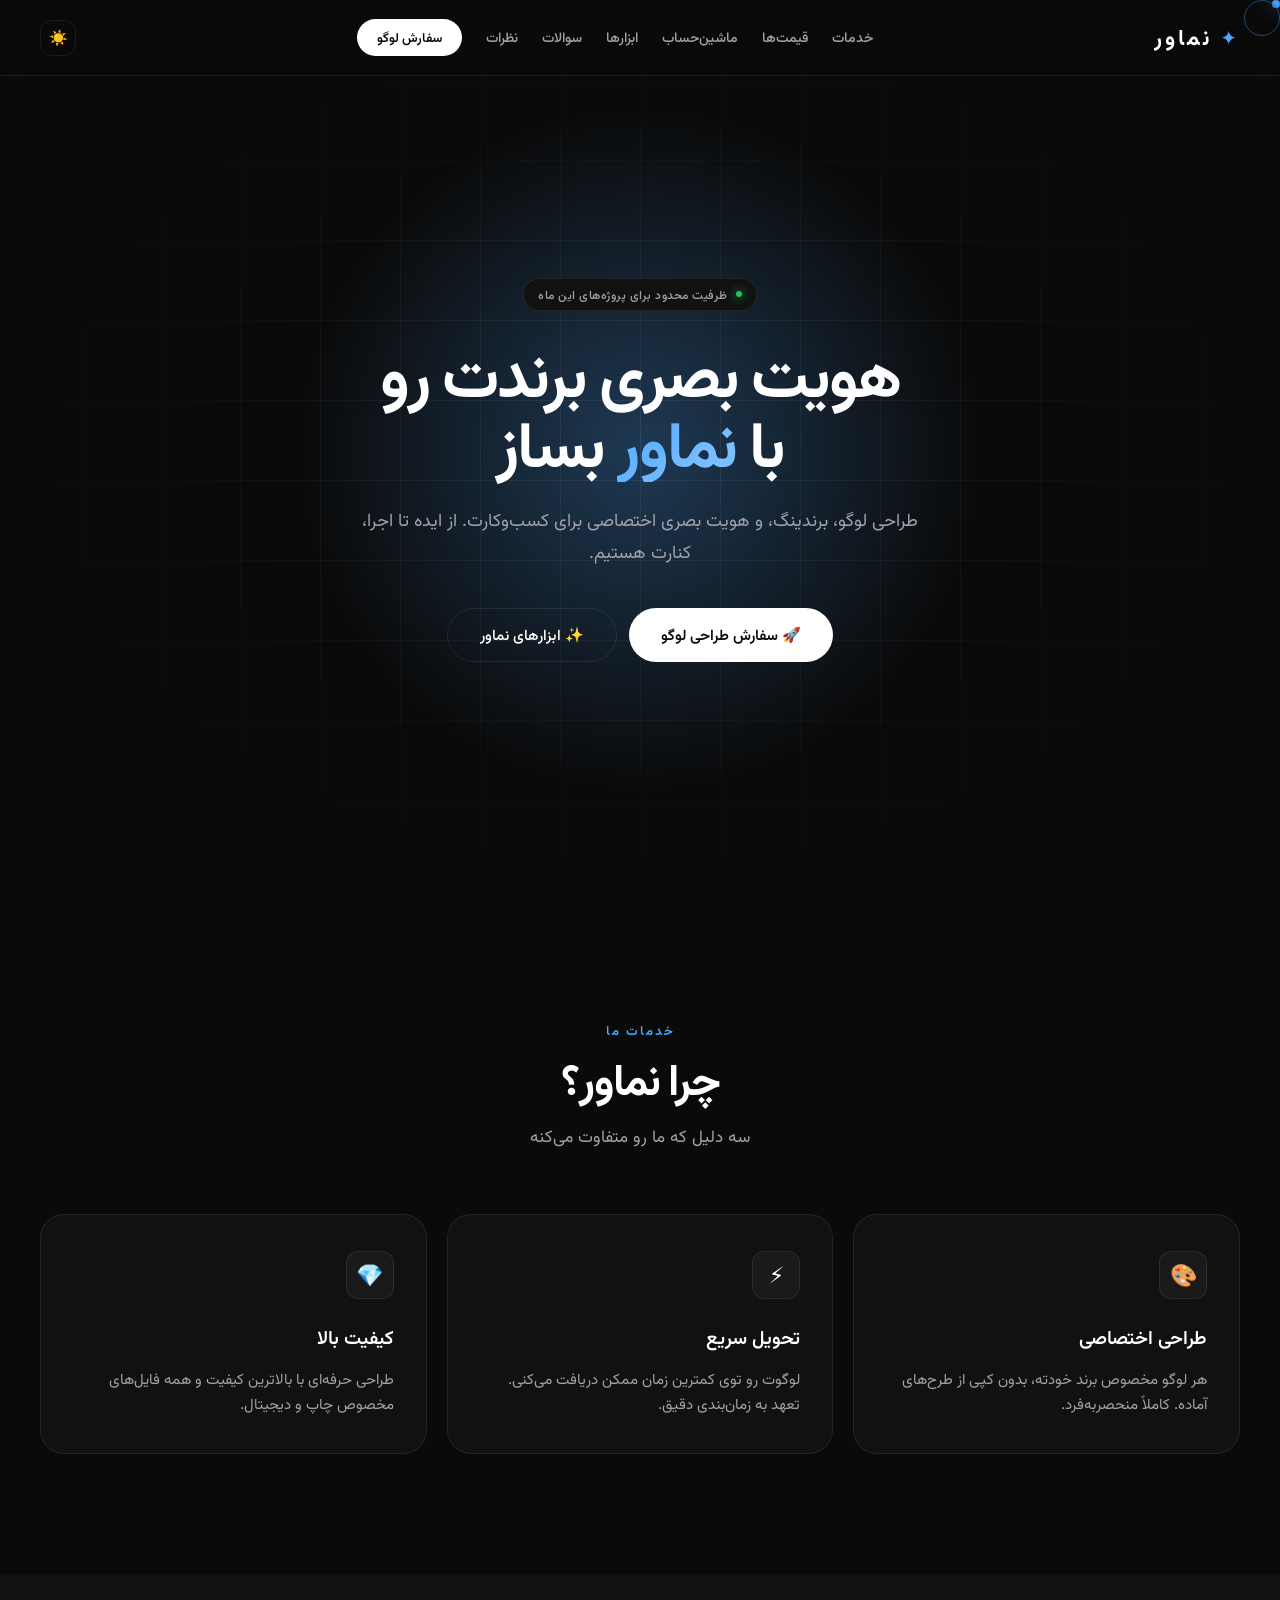
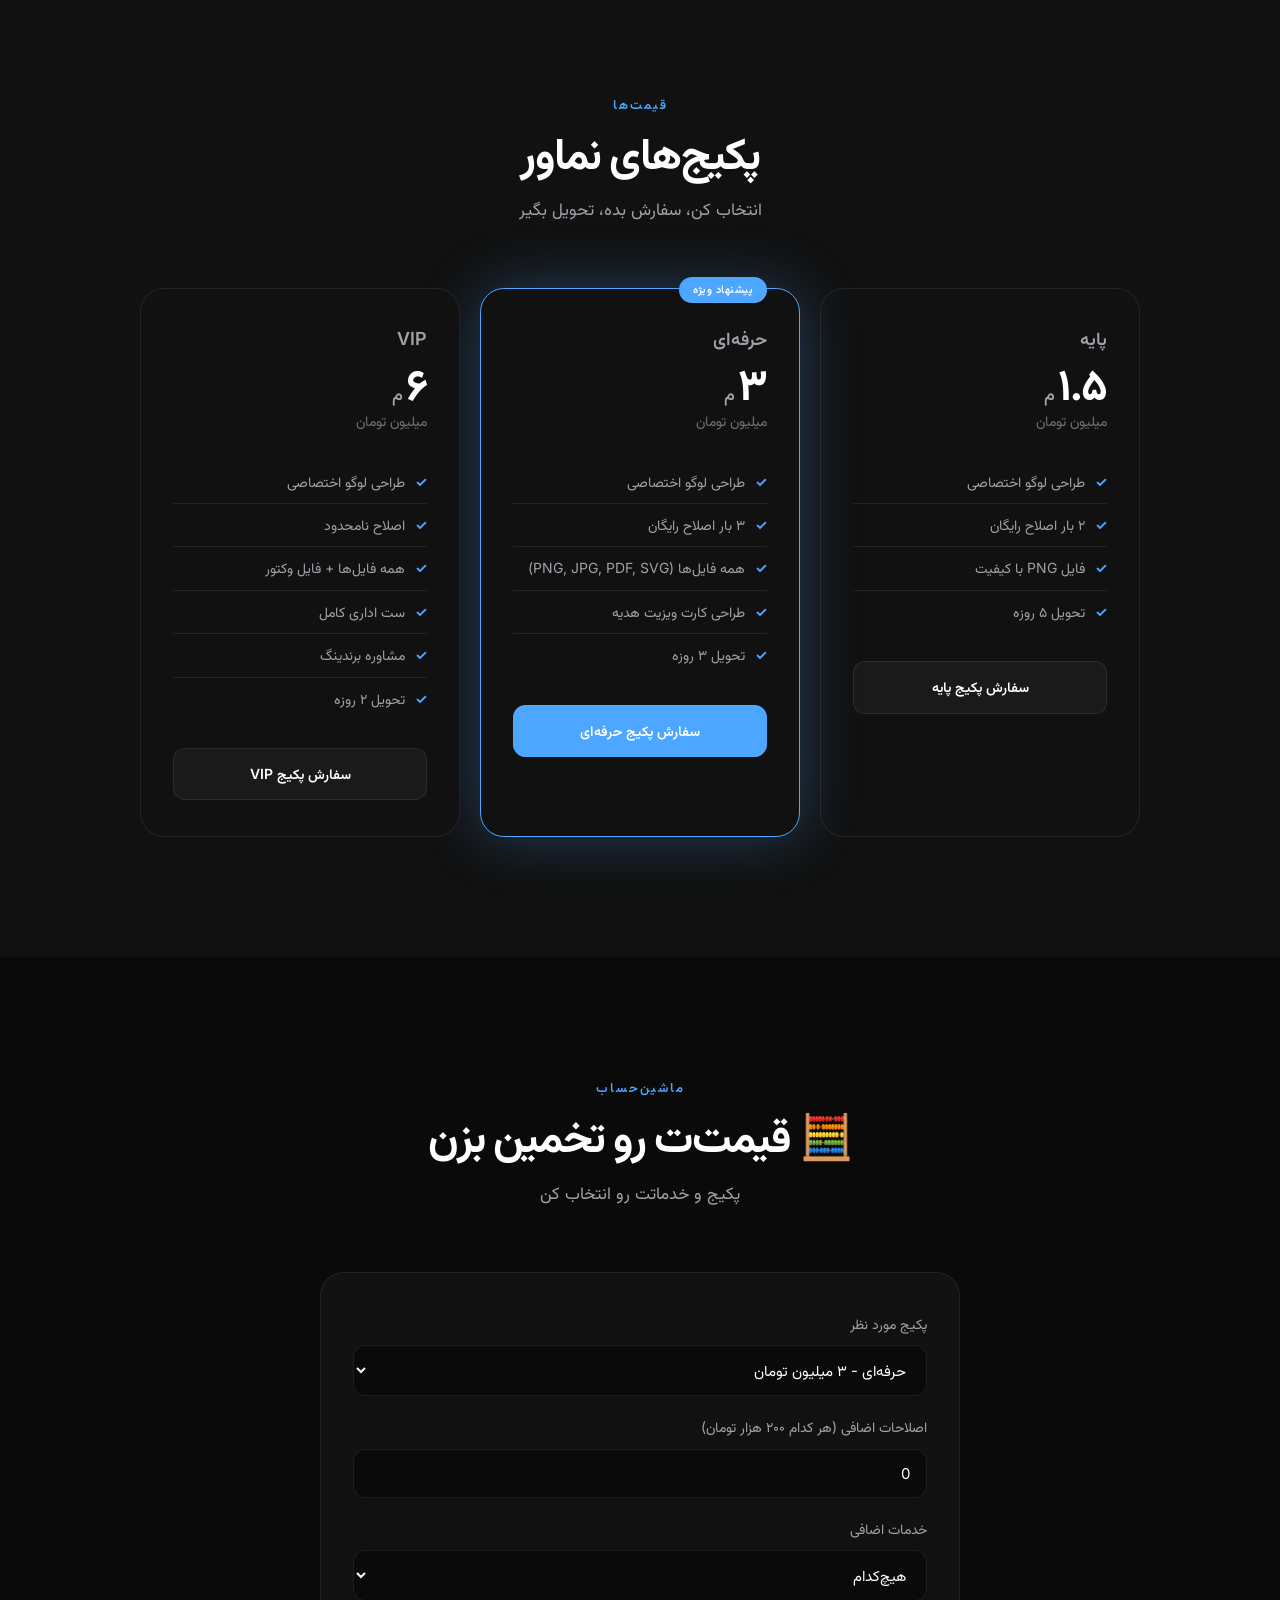
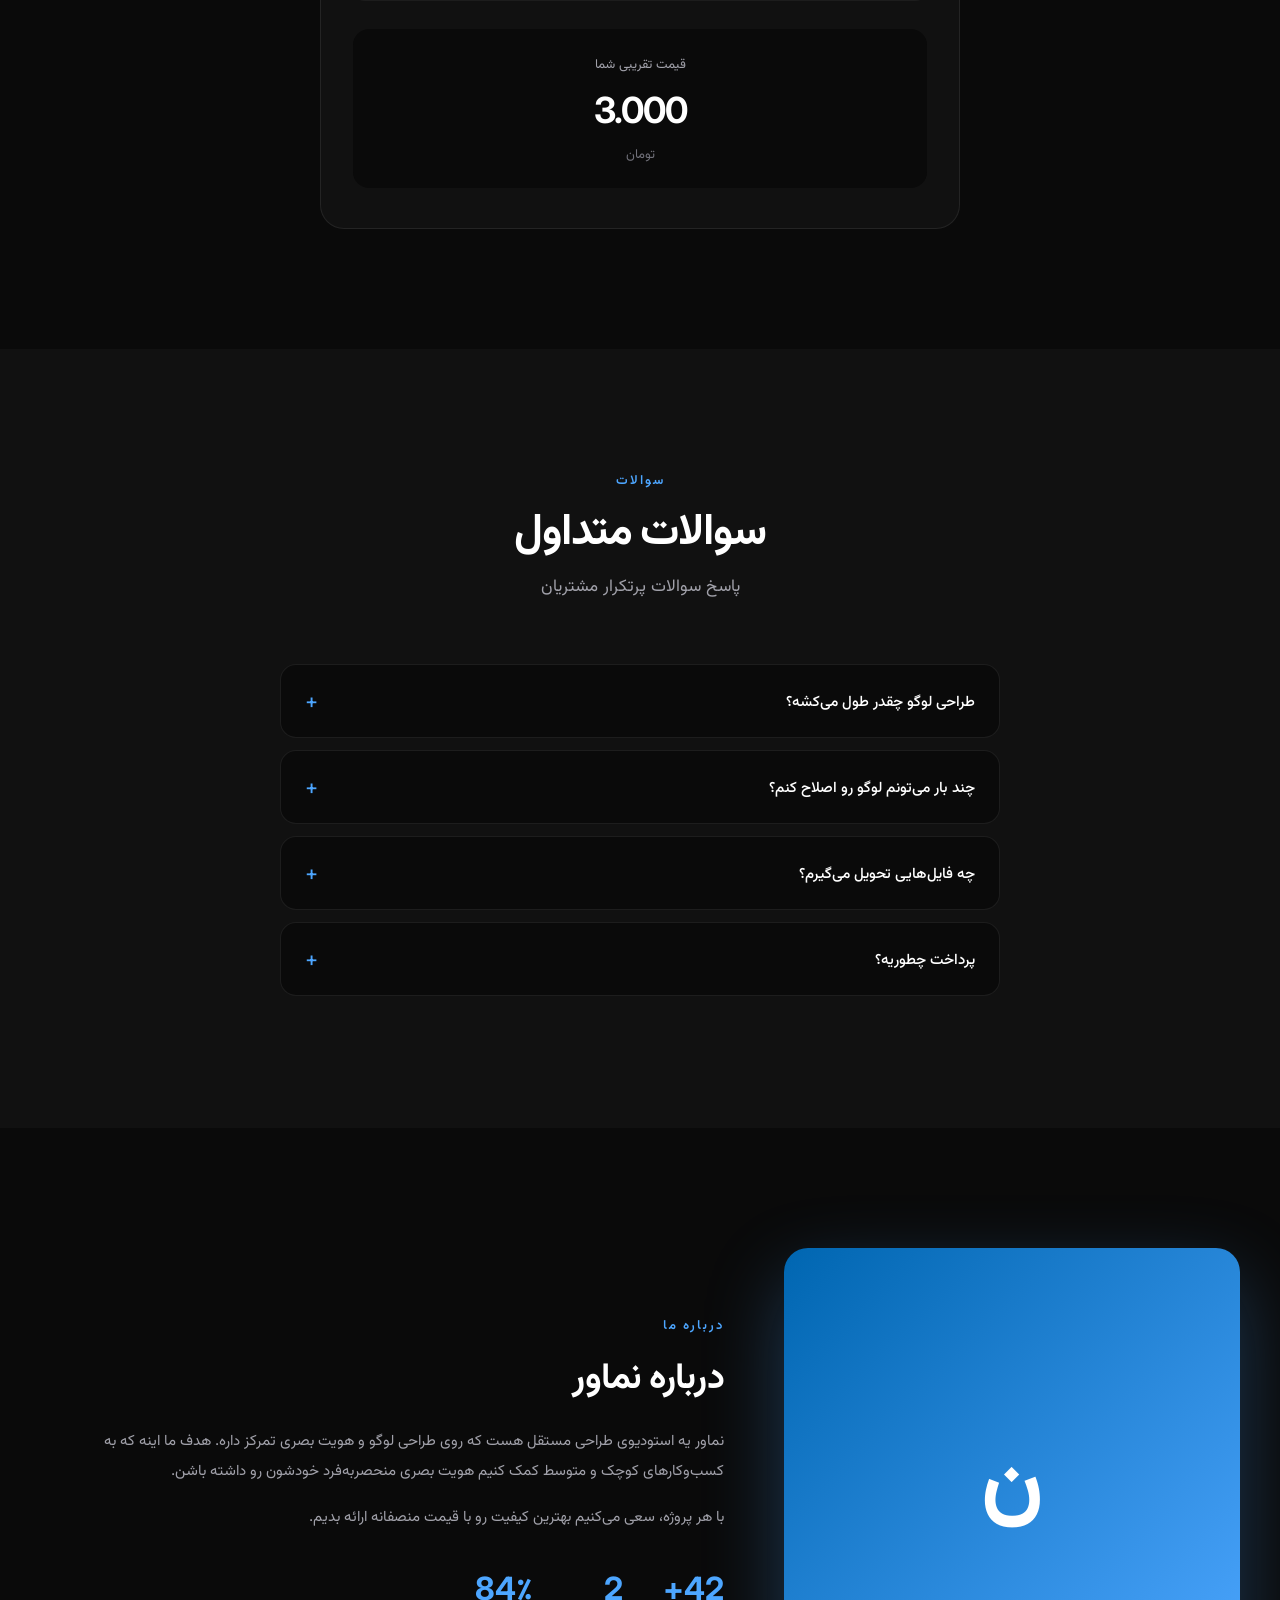
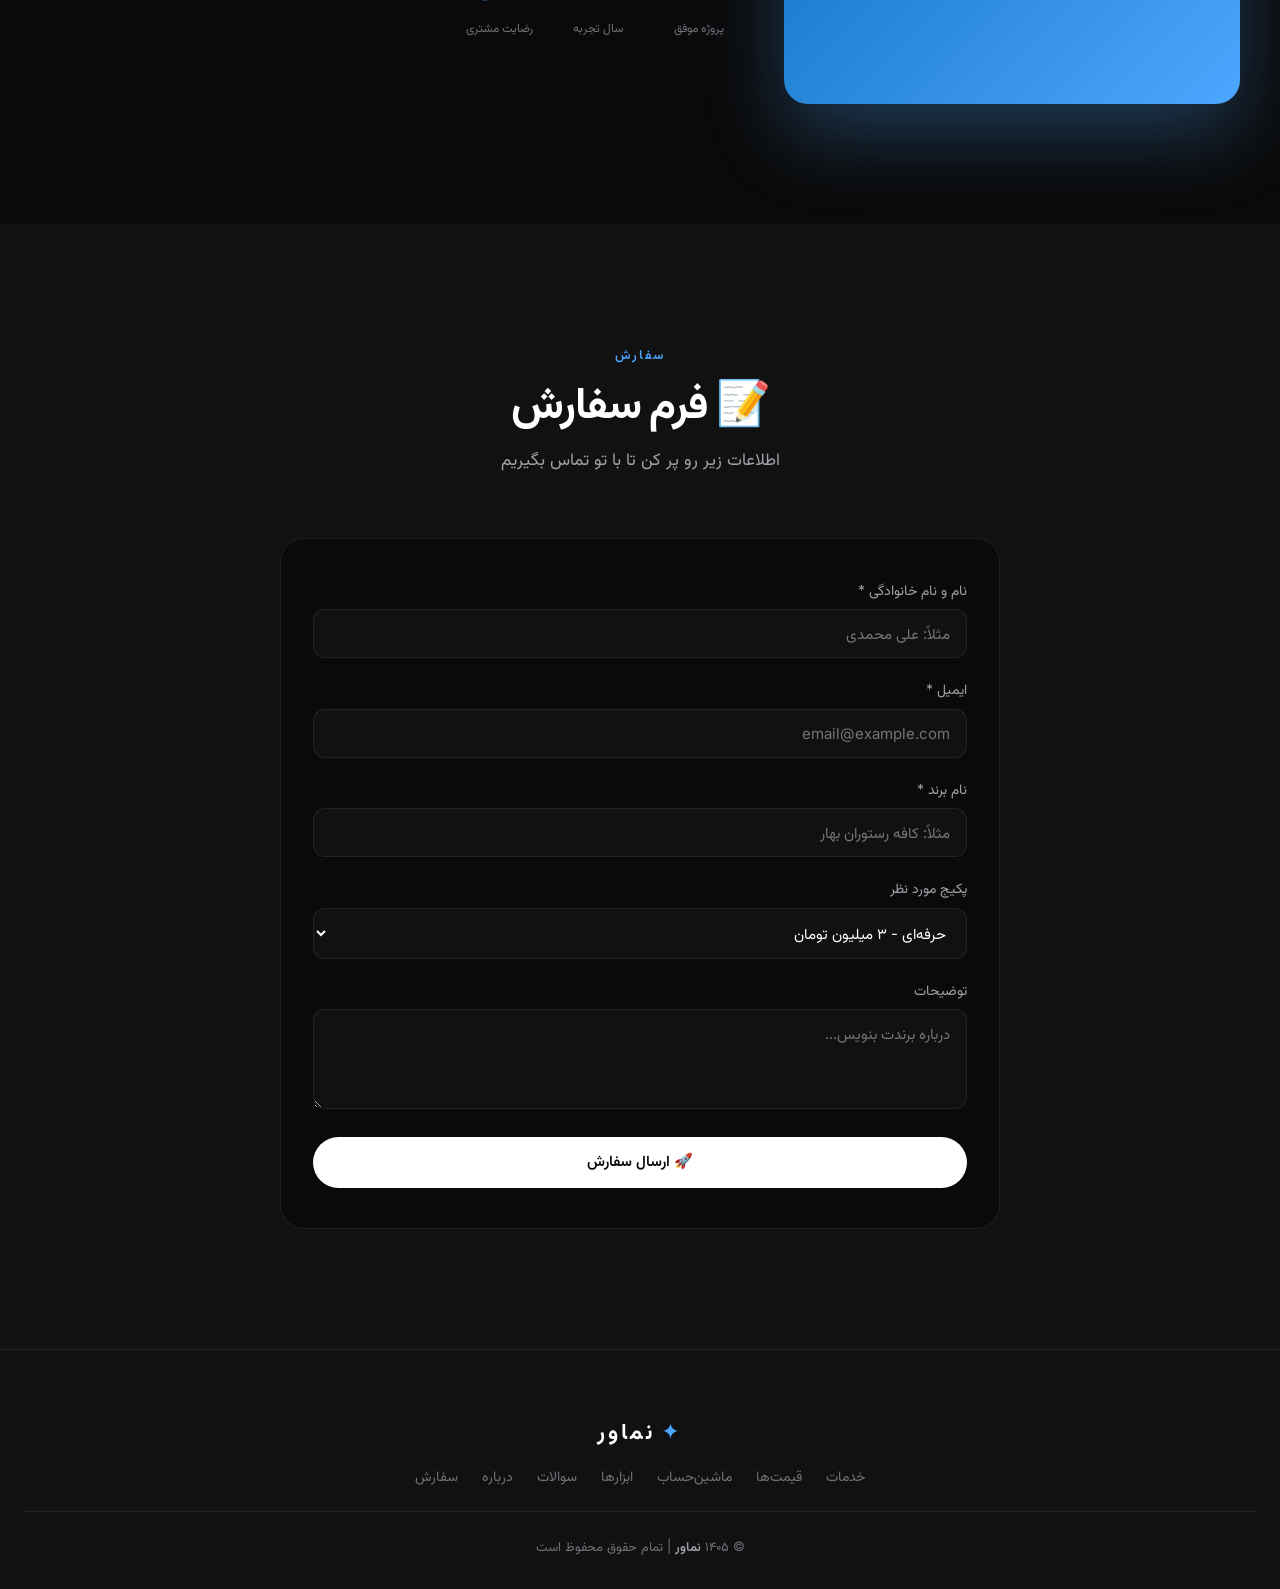
==== commit b2cd73e8: "Update index.html" ====
--- a/index.html
+++ b/index.html
@@ -3,1098 +3,26 @@
 <head>
 <meta charset="UTF-8">
 <meta name="viewport" content="width=device-width, initial-scale=1.0">
-<title>نماور | طراحی لوگوی اختصاصی و برندینگ حرفه‌ای</title>
+<title>نماور | طراحی لوگوی اختصاصی و برندینگ</title>
 <meta name="description" content="نماور - طراحی لوگو، برندینگ، و هویت بصری اختصاصی برای کسب‌وکار شما.">
 <meta name="theme-color" content="#0a0a0a">
 
 <link rel="preconnect" href="https://fonts.googleapis.com">
 <link rel="preconnect" href="https://fonts.gstatic.com" crossorigin>
-<link href="https://fonts.googleapis.com/css2?family=Vazirmatn:wght@300;400;500;600;700;800&display=swap" rel="stylesheet">
-
-<style>
-  :root {
-    --bg-primary: #0a0a0a;
-    --bg-secondary: #111;
-    --text-primary: #fff;
-    --text-secondary: #aaa;
-    --text-muted: #777;
-    --border: rgba(77, 166, 255, 0.2);
-    --border-hover: rgba(77, 166, 255, 0.6);
-    --accent: #4da6ff;
-    --accent-dark: #0066b1;
-    --glow: rgba(77, 166, 255, 0.4);
-  }
-  [data-theme="light"] {
-    --bg-primary: #f5f5f7;
-    --bg-secondary: #fff;
-    --text-primary: #1a1a1a;
-    --text-secondary: #555;
-    --text-muted: #888;
-    --border: rgba(0, 102, 177, 0.2);
-    --border-hover: rgba(0, 102, 177, 0.6);
-    --glow: rgba(0, 102, 177, 0.3);
-  }
-
-  * { margin: 0; padding: 0; box-sizing: border-box; }
-  html { scroll-behavior: smooth; scroll-padding-top: 80px; }
-  body {
-    font-family: 'Vazirmatn', 'Tahoma', sans-serif;
-    background: var(--bg-primary);
-    color: var(--text-primary);
-    direction: rtl;
-    overflow-x: hidden;
-    -webkit-font-smoothing: antialiased;
-    transition: background 0.4s, color 0.4s;
-    cursor: none;
-  }
-  a, button, select, input, textarea { cursor: none; }
-
-  /* ===== PAGE INTRO ANIMATION ===== */
-  .page-intro {
-    position: fixed;
-    top: 0; left: 0;
-    width: 100%; height: 100vh;
-    background: #0a0a0a;
-    z-index: 999999;
-    display: flex;
-    align-items: center;
-    justify-content: center;
-    animation: pageIntro 1.5s 0.3s forwards;
-    pointer-events: none;
-  }
-  @keyframes pageIntro {
-    0% { transform: translateY(0); }
-    100% { transform: translateY(-100%); }
-  }
-  .page-intro-text {
-    font-size: 32px;
-    font-weight: 700;
-    color: #4da6ff;
-    letter-spacing: 8px;
-    animation: introText 1.2s 0.2s forwards;
-    opacity: 0;
-  }
-  @keyframes introText {
-    0% { opacity: 0; letter-spacing: 20px; }
-    50% { opacity: 1; letter-spacing: 8px; }
-    100% { opacity: 1; letter-spacing: 8px; }
-  }
-
-  /* ===== CUSTOM CURSOR ===== */
-  .cursor {
-    position: fixed;
-    width: 12px; height: 12px;
-    background: var(--accent);
-    border-radius: 50%;
-    pointer-events: none;
-    z-index: 99999;
-    transition: transform 0.1s;
-    box-shadow: 0 0 20px var(--accent), 0 0 40px var(--accent);
-    mix-blend-mode: difference;
-  }
-  .cursor-follower {
-    position: fixed;
-    width: 40px; height: 40px;
-    border: 1.5px solid var(--accent);
-    border-radius: 50%;
-    pointer-events: none;
-    z-index: 99998;
-    transition: transform 0.3s ease-out, width 0.3s, height 0.3s;
-    opacity: 0.5;
-  }
-  @media (max-width: 768px) {
-    .cursor, .cursor-follower { display: none; }
-    body, a, button, select, input, textarea { cursor: auto; }
-  }
-
-  /* ===== PROGRESS BAR ===== */
-  .progress-bar {
-    position: fixed;
-    top: 0; right: 0;
-    height: 3px;
-    background: linear-gradient(90deg, #0066b1, #4da6ff, #0066b1);
-    width: 0%;
-    z-index: 9999;
-    transition: width 0.1s;
-    box-shadow: 0 0 10px rgba(77, 166, 255, 0.8);
-  }
-
-  /* ===== PARTICLES ===== */
-  #particles {
-    position: fixed;
-    top: 0; left: 0;
-    width: 100%; height: 100%;
-    z-index: 0;
-    pointer-events: none;
-    opacity: 0.4;
-  }
-
-  /* ===== HEADER ===== */
-  header {
-    position: fixed; top: 0; left: 0;
-    width: 100%; padding: 18px 40px;
-    display: flex; align-items: center; justify-content: space-between;
-    background: rgba(10, 10, 10, 0.75);
-    backdrop-filter: blur(20px);
-    border-bottom: 1px solid var(--border);
-    z-index: 100;
-    transition: transform 0.4s, background 0.4s;
-  }
-  [data-theme="light"] header { background: rgba(255, 255, 255, 0.75); }
-  header.hidden { transform: translateY(-100%); }
-  .logo {
-    font-size: 24px; font-weight: 700; letter-spacing: 2px;
-    cursor: pointer;
-    position: relative;
-    overflow: hidden;
-    padding: 5px 0;
-  }
-  .logo span { color: var(--accent); margin-left: 8px; }
-  .logo::after {
-    content: '';
-    position: absolute;
-    top: 0; left: -100%;
-    width: 50%; height: 100%;
-    background: linear-gradient(90deg, transparent, rgba(77, 166, 255, 0.5), transparent);
-    animation: logoShine 3s infinite;
-  }
-  @keyframes logoShine {
-    0% { left: -100%; }
-    100% { left: 200%; }
-  }
-  nav { display: flex; gap: 22px; align-items: center; }
-  nav a {
-    color: var(--text-secondary);
-    text-decoration: none; font-size: 14px;
-    transition: color 0.3s;
-    position: relative;
-    white-space: nowrap;
-  }
-  nav a::after {
-    content: '';
-    position: absolute;
-    bottom: -5px; right: 0;
-    width: 0; height: 2px;
-    background: var(--accent);
-    transition: width 0.3s;
-  }
-  nav a:hover::after { width: 100%; }
-  nav a:hover { color: var(--accent); }
-  .nav-cta {
-    background: linear-gradient(135deg, var(--accent-dark), var(--accent));
-    color: #fff !important; padding: 10px 22px;
-    border-radius: 50px; font-weight: 600; font-size: 13px !important;
-    transition: all 0.3s !important;
-    position: relative;
-    overflow: hidden;
-  }
-  .nav-cta::after { display: none; }
-  .nav-cta::before {
-    content: '';
-    position: absolute;
-    top: 0; left: -100%;
-    width: 100%; height: 100%;
-    background: linear-gradient(90deg, transparent, rgba(255, 255, 255, 0.4), transparent);
-    transition: left 0.5s;
-  }
-  .nav-cta:hover::before { left: 100%; }
-  .nav-cta:hover {
-    transform: translateY(-2px);
-    box-shadow: 0 8px 20px var(--glow);
-  }
-  .header-actions { display: flex; gap: 12px; align-items: center; }
-  .theme-toggle {
-    background: rgba(77, 166, 255, 0.1);
-    border: 1.5px solid var(--border);
-    color: var(--accent);
-    width: 40px; height: 40px;
-    border-radius: 50%;
-    cursor: pointer;
-    display: flex; align-items: center; justify-content: center;
-    font-size: 18px;
-    transition: all 0.3s;
-  }
-  .theme-toggle:hover {
-    background: var(--accent);
-    color: #fff;
-    transform: rotate(180deg);
-  }
-  .mobile-toggle {
-    display: none; background: none; border: none;
-    cursor: pointer; flex-direction: column; gap: 5px;
-    padding: 8px; z-index: 110;
-  }
-  .mobile-toggle span {
-    display: block; width: 26px; height: 2px;
-    background: var(--text-primary); transition: all 0.3s;
-  }
-  .mobile-toggle.active span:nth-child(1) { transform: translateY(7px) rotate(45deg); }
-  .mobile-toggle.active span:nth-child(2) { opacity: 0; }
-  .mobile-toggle.active span:nth-child(3) { transform: translateY(-7px) rotate(-45deg); }
-
-  /* ===== HERO ===== */
-  .hero {
-    position: relative; min-height: 100vh;
-    display: flex; align-items: center; justify-content: center;
-    padding: 120px 20px 80px;
-    background: radial-gradient(ellipse at center, #0a1929 0%, var(--bg-primary) 70%);
-    text-align: center; overflow: hidden;
-  }
-  [data-theme="light"] .hero {
-    background: radial-gradient(ellipse at center, #e6f0ff 0%, var(--bg-primary) 70%);
-  }
-  .mesh-gradient {
-    position: absolute;
-    top: 0; left: 0;
-    width: 100%; height: 100%;
-    background:
-      radial-gradient(circle at 20% 30%, rgba(77, 166, 255, 0.15) 0%, transparent 50%),
-      radial-gradient(circle at 80% 70%, rgba(0, 102, 177, 0.15) 0%, transparent 50%),
-      radial-gradient(circle at 50% 50%, rgba(77, 166, 255, 0.08) 0%, transparent 70%);
-    animation: meshMove 20s infinite ease-in-out;
-    z-index: 0;
-  }
-  @keyframes meshMove {
-    0%, 100% { transform: scale(1) translate(0, 0); }
-    33% { transform: scale(1.1) translate(-20px, 20px); }
-    66% { transform: scale(1.05) translate(20px, -20px); }
-  }
-  .light-beam {
-    position: absolute;
-    top: 0; left: -50%;
-    width: 50%; height: 100%;
-    background: linear-gradient(90deg, transparent, rgba(77, 166, 255, 0.15), transparent);
-    animation: beamMove 8s infinite;
-    z-index: 1;
-    pointer-events: none;
-  }
-  @keyframes beamMove {
-    0% { left: -50%; }
-    100% { left: 150%; }
-  }
-  .hero-content { position: relative; z-index: 2; max-width: 850px; }
-  .hero-badge {
-    display: inline-block; padding: 8px 20px;
-    background: rgba(77, 166, 255, 0.1);
-    border: 1px solid var(--border);
-    border-radius: 50px; color: var(--accent);
-    font-size: 13px; letter-spacing: 1px; margin-bottom: 25px;
-    animation: fadeIn 1s 1.8s backwards;
-    box-shadow: 0 0 30px rgba(77, 166, 255, 0.2);
-  }
-  @keyframes fadeIn {
-    from { opacity: 0; transform: translateY(-10px); }
-    to { opacity: 1; transform: translateY(0); }
-  }
-  .hero h1 {
-    font-size: 52px; font-weight: 300;
-    line-height: 1.5; margin-bottom: 25px;
-    min-height: 1.5em;
-    animation: fadeIn 1s 2s backwards;
-  }
-  .hero h1 strong {
-    background: linear-gradient(135deg, var(--accent), var(--accent-dark), var(--accent));
-    background-size: 200% 200%;
-    -webkit-background-clip: text;
-    -webkit-text-fill-color: transparent;
-    background-clip: text; font-weight: 700;
-    animation: textShine 3s infinite;
-  }
-  @keyframes textShine {
-    0%, 100% { background-position: 0% 50%; }
-    50% { background-position: 100% 50%; }
-  }
-  .typing-cursor {
-    display: inline-block;
-    width: 3px;
-    height: 1em;
-    background: var(--accent);
-    animation: blink 1s infinite;
-    vertical-align: middle;
-    margin-right: 5px;
-    box-shadow: 0 0 15px var(--accent);
-  }
-  @keyframes blink {
-    0%, 50% { opacity: 1; }
-    51%, 100% { opacity: 0; }
-  }
-  .hero p {
-    font-size: 18px; color: var(--text-secondary); line-height: 2;
-    margin-bottom: 45px; max-width: 650px;
-    margin-left: auto; margin-right: auto;
-    animation: fadeIn 1s 2.2s backwards;
-  }
-  .hero-btns {
-    display: flex; gap: 15px; justify-content: center; flex-wrap: wrap;
-    animation: fadeIn 1s 2.4s backwards;
-  }
-  .btn-primary {
-    display: inline-flex; align-items: center; gap: 10px;
-    padding: 18px 45px;
-    background: linear-gradient(135deg, var(--accent-dark), var(--accent));
-    color: #fff; text-decoration: none; border-radius: 50px;
-    font-size: 16px; font-weight: 600; transition: all 0.3s;
-    box-shadow: 0 8px 30px var(--glow);
-    position: relative;
-    overflow: hidden;
-  }
-  .btn-primary::before {
-    content: '';
-    position: absolute;
-    top: 0; left: -100%;
-    width: 100%; height: 100%;
-    background: linear-gradient(90deg, transparent, rgba(255, 255, 255, 0.4), transparent);
-    transition: left 0.5s;
-  }
-  .btn-primary:hover::before { left: 100%; }
-  .btn-primary:hover {
-    transform: translateY(-3px);
-    box-shadow: 0 15px 45px var(--glow);
-  }
-  .btn-secondary {
-    display: inline-flex; align-items: center; gap: 10px;
-    padding: 18px 45px;
-    background: transparent; color: var(--text-primary);
-    text-decoration: none;
-    border: 1.5px solid var(--border-hover);
-    border-radius: 50px; font-size: 16px; font-weight: 500;
-    transition: all 0.3s;
-  }
-  .btn-secondary:hover {
-    background: rgba(77, 166, 255, 0.1);
-    border-color: var(--accent);
-    transform: translateY(-3px);
-    box-shadow: 0 10px 30px var(--glow);
-  }
-
-  section { position: relative; z-index: 1; padding: 100px 30px; }
-  .container { max-width: 1200px; margin: 0 auto; }
-  .section-title {
-    text-align: center; font-size: 40px;
-    font-weight: 300; margin-bottom: 15px;
-  }
-  .section-title strong {
-    color: var(--accent); font-weight: 700;
-    position: relative;
-    display: inline-block;
-  }
-  .section-title strong::after {
-    content: '';
-    position: absolute;
-    bottom: -5px; right: 0;
-    width: 100%; height: 3px;
-    background: linear-gradient(90deg, transparent, var(--accent), transparent);
-    border-radius: 3px;
-    animation: underlinePulse 2s infinite;
-  }
-  @keyframes underlinePulse {
-    0%, 100% { opacity: 0.3; transform: scaleX(0.5); }
-    50% { opacity: 1; transform: scaleX(1); }
-  }
-  .section-subtitle {
-    text-align: center; color: var(--text-muted);
-    font-size: 15px; margin-bottom: 60px; letter-spacing: 1px;
-  }
-
-  /* ===== 3D CARDS ===== */
-  .feature, .pricing-card, .testimonial {
-    transform-style: preserve-3d;
-    transition: transform 0.3s cubic-bezier(0.4, 0, 0.2, 1), box-shadow 0.3s, border-color 0.3s;
-  }
-  .feature:hover, .pricing-card:hover, .testimonial:hover {
-    transform: translateY(-10px) rotateX(3deg) rotateY(-3deg);
-    box-shadow: 0 25px 70px var(--glow);
-    border-color: var(--border-hover);
-  }
-
-  .features-grid {
-    display: grid;
-    grid-template-columns: repeat(auto-fit, minmax(260px, 1fr));
-    gap: 25px;
-  }
-  .feature {
-    background: var(--bg-secondary);
-    border: 1px solid var(--border);
-    border-radius: 20px; padding: 40px 30px;
-    text-align: center;
-    position: relative;
-    overflow: hidden;
-  }
-  .feature::before {
-    content: '';
-    position: absolute;
-    top: 0; left: -100%;
-    width: 100%; height: 100%;
-    background: linear-gradient(90deg, transparent, rgba(77, 166, 255, 0.1), transparent);
-    transition: left 0.6s;
-  }
-  .feature:hover::before { left: 100%; }
-  .feature-icon {
-    width: 70px; height: 70px;
-    margin: 0 auto 20px;
-    background: linear-gradient(135deg, var(--accent-dark), var(--accent));
-    border-radius: 20px;
-    display: flex; align-items: center; justify-content: center;
-    font-size: 32px; color: #fff;
-    box-shadow: 0 10px 30px var(--glow);
-    transition: transform 0.5s;
-  }
-  .feature:hover .feature-icon {
-    transform: rotate(360deg) scale(1.1);
-  }
-  .feature h3 { font-size: 20px; color: var(--accent); margin-bottom: 15px; }
-  .feature p { font-size: 14px; color: var(--text-secondary); line-height: 1.9; }
-
-  .steps-grid {
-    display: grid;
-    grid-template-columns: repeat(auto-fit, minmax(220px, 1fr));
-    gap: 30px;
-  }
-  .step { text-align: center; padding: 30px 20px; }
-  .step-num {
-    width: 70px; height: 70px;
-    margin: 0 auto 20px; border-radius: 50%;
-    background: linear-gradient(135deg, var(--accent-dark), var(--accent));
-    display: flex; align-items: center; justify-content: center;
-    font-size: 28px; font-weight: 700;
-    box-shadow: 0 10px 30px var(--glow);
-    color: #fff;
-    transition: transform 0.4s;
-  }
-  .step:hover .step-num {
-    transform: scale(1.2) rotate(360deg);
-    box-shadow: 0 15px 50px var(--glow);
-  }
-  .step h3 { font-size: 18px; color: var(--accent); margin-bottom: 12px; }
-  .step p { font-size: 13px; color: var(--text-secondary); line-height: 1.8; }
-
-  /* PRICING */
-  .pricing-grid {
-    display: grid;
-    grid-template-columns: repeat(auto-fit, minmax(280px, 1fr));
-    gap: 25px; max-width: 1000px; margin: 0 auto;
-  }
-  .pricing-card {
-    background: var(--bg-secondary);
-    border: 1.5px solid var(--border);
-    border-radius: 24px; padding: 40px 30px;
-    text-align: center;
-    position: relative;
-  }
-  .pricing-card.featured {
-    border-color: var(--accent);
-    box-shadow: 0 20px 60px var(--glow);
-  }
-  .pricing-card.featured::before {
-    content: '';
-    position: absolute;
-    inset: -2px;
-    border-radius: 24px;
-    background: linear-gradient(45deg, var(--accent), var(--accent-dark), var(--accent));
-    background-size: 200% 200%;
-    z-index: -1;
-    animation: borderShine 3s infinite;
-  }
-  @keyframes borderShine {
-    0%, 100% { background-position: 0% 50%; }
-    50% { background-position: 100% 50%; }
-  }
-  .pricing-badge {
-    position: absolute; top: -14px; right: 50%;
-    transform: translateX(50%);
-    background: linear-gradient(135deg, var(--accent-dark), var(--accent));
-    color: #fff; padding: 6px 20px;
-    border-radius: 50px; font-size: 12px;
-    font-weight: 600; letter-spacing: 1px;
-    box-shadow: 0 5px 20px var(--glow);
-  }
-  .pricing-card h3 { font-size: 22px; margin-bottom: 20px; color: var(--text-primary); }
-  .pricing-price {
-    font-size: 34px; font-weight: 700;
-    color: var(--accent); margin-bottom: 8px;
-    text-shadow: 0 0 30px var(--glow);
-  }
-  .pricing-period {
-    font-size: 13px; color: var(--text-muted); margin-bottom: 30px;
-  }
-  .pricing-features {
-    list-style: none; text-align: right; margin-bottom: 30px;
-  }
-  .pricing-features li {
-    padding: 10px 0;
-    border-bottom: 1px solid var(--border);
-    color: var(--text-secondary); font-size: 14px;
-  }
-  .pricing-features li::before {
-    content: '✓ '; color: var(--accent);
-    font-weight: 700; margin-left: 6px;
-  }
-  .pricing-btn {
-    display: block; padding: 15px;
-    background: transparent;
-    border: 1.5px solid var(--accent);
-    color: var(--accent); text-decoration: none;
-    border-radius: 12px; font-weight: 600;
-    font-size: 15px; transition: all 0.3s;
-  }
-  .pricing-btn:hover {
-    background: var(--accent);
-    color: #fff;
-    box-shadow: 0 10px 30px var(--glow);
-  }
-  .pricing-card.featured .pricing-btn {
-    background: linear-gradient(135deg, var(--accent-dark), var(--accent));
-    color: #fff; border-color: transparent;
-  }
-
-  /* CALCULATOR, FAQ, TESTIMONIALS, ABOUT, ORDER - same as before */
-  .calc-wrapper {
-    max-width: 700px; margin: 0 auto;
-    background: var(--bg-secondary);
-    border: 1.5px solid var(--border);
-    border-radius: 24px; padding: 45px 35px;
-  }
-  .calc-wrapper h3 {
-    text-align: center; font-size: 24px;
-    margin-bottom: 30px; color: var(--accent);
-  }
-  .calc-group { margin-bottom: 22px; }
-  .calc-group label {
-    display: block; margin-bottom: 10px;
-    font-size: 14px; color: var(--text-secondary);
-    font-weight: 500;
-  }
-  .calc-group select,
-  .calc-group input[type="number"] {
-    width: 100%; padding: 15px 18px;
-    background: var(--bg-primary);
-    border: 1.5px solid var(--border);
-    border-radius: 12px; color: var(--text-primary);
-    font-family: inherit; font-size: 15px;
-    transition: all 0.3s;
-  }
-  .calc-group select:focus,
-  .calc-group input:focus {
-    outline: none; border-color: var(--accent);
-    box-shadow: 0 0 0 3px rgba(77, 166, 255, 0.15);
-  }
-  .calc-group select option { background: var(--bg-secondary); }
-  .calc-total {
-    text-align: center;
-    margin-top: 30px; padding: 25px;
-    background: linear-gradient(135deg, rgba(0, 102, 177, 0.1), rgba(77, 166, 255, 0.1));
-    border: 1.5px solid var(--border-hover);
-    border-radius: 16px;
-  }
-  .calc-total-label {
-    font-size: 14px; color: var(--text-secondary);
-    margin-bottom: 10px;
-  }
-  .calc-total-price {
-    font-size: 38px; font-weight: 700;
-    color: var(--accent);
-    margin-bottom: 5px;
-    text-shadow: 0 0 30px var(--glow);
-  }
-  .calc-total-unit {
-    font-size: 14px; color: var(--text-muted);
-  }
-
-  .faq-list { max-width: 800px; margin: 0 auto; }
-  .faq-item {
-    background: var(--bg-secondary);
-    border: 1px solid var(--border);
-    border-radius: 16px;
-    margin-bottom: 15px;
-    overflow: hidden;
-    transition: all 0.3s;
-  }
-  .faq-item:hover { border-color: var(--border-hover); }
-  .faq-question {
-    padding: 22px 25px;
-    cursor: pointer;
-    display: flex;
-    justify-content: space-between;
-    align-items: center;
-    font-size: 16px;
-    font-weight: 600;
-    color: var(--text-primary);
-    transition: color 0.3s;
-    user-select: none;
-  }
-  .faq-question:hover { color: var(--accent); }
-  .faq-icon {
-    color: var(--accent);
-    font-size: 24px;
-    font-weight: 300;
-    transition: transform 0.3s;
-    flex-shrink: 0;
-    margin-right: 15px;
-  }
-  .faq-item.open .faq-icon { transform: rotate(45deg); }
-  .faq-answer {
-    max-height: 0;
-    overflow: hidden;
-    transition: max-height 0.4s ease, padding 0.4s ease;
-    padding: 0 25px;
-    color: var(--text-secondary);
-    font-size: 14px;
-    line-height: 2;
-  }
-  .faq-item.open .faq-answer {
-    max-height: 500px;
-    padding: 0 25px 22px;
-  }
-
-  .testimonials-grid {
-    display: grid;
-    grid-template-columns: repeat(auto-fit, minmax(280px, 1fr));
-    gap: 25px; margin-bottom: 50px;
-  }
-  .testimonial {
-    background: var(--bg-secondary);
-    border: 1px solid var(--border);
-    border-radius: 20px; padding: 35px 30px;
-  }
-  .testimonial-stars {
-    color: var(--accent); font-size: 16px;
-    margin-bottom: 15px; letter-spacing: 3px;
-    text-shadow: 0 0 15px var(--glow);
-  }
-  .testimonial-text {
-    font-size: 15px; color: var(--text-secondary);
-    line-height: 2; margin-bottom: 25px;
-    font-style: italic;
-  }
-  .testimonial-author {
-    display: flex; align-items: center; gap: 12px;
-  }
-  .testimonial-avatar {
-    width: 45px; height: 45px; border-radius: 50%;
-    background: linear-gradient(135deg, var(--accent-dark), var(--accent));
-    display: flex; align-items: center; justify-content: center;
-    font-weight: 700; font-size: 18px;
-    color: #fff;
-    box-shadow: 0 5px 20px var(--glow);
-  }
-  .testimonial-info h4 { font-size: 15px; margin-bottom: 4px; }
-  .testimonial-info span { font-size: 12px; color: var(--text-muted); }
-
-  .review-form-wrapper {
-    max-width: 600px; margin: 0 auto;
-    background: var(--bg-secondary);
-    border: 1px solid var(--border);
-    border-radius: 20px; padding: 40px 30px;
-  }
-  .review-form-wrapper h3 {
-    text-align: center; font-size: 22px;
-    margin-bottom: 25px; color: var(--accent);
-  }
-  .review-form-wrapper .form-group { margin-bottom: 18px; }
-  .review-form-wrapper label {
-    display: block; margin-bottom: 8px;
-    font-size: 14px; color: var(--text-secondary);
-  }
-  .review-form-wrapper input,
-  .review-form-wrapper textarea,
-  .review-form-wrapper select {
-    width: 100%; padding: 14px 16px;
-    background: var(--bg-primary);
-    border: 1.5px solid var(--border);
-    border-radius: 10px; color: var(--text-primary);
-    font-family: inherit; font-size: 15px;
-    transition: all 0.3s;
-  }
-  .review-form-wrapper input:focus,
-  .review-form-wrapper textarea:focus,
-  .review-form-wrapper select:focus {
-    outline: none; border-color: var(--accent);
-    box-shadow: 0 0 0 3px rgba(77, 166, 255, 0.15);
-  }
-  .review-form-wrapper textarea { resize: vertical; min-height: 100px; }
-  .review-form-wrapper select option { background: var(--bg-secondary); }
-  .review-submit {
-    width: 100%; padding: 15px;
-    background: linear-gradient(135deg, var(--accent-dark), var(--accent));
-    border: none; border-radius: 10px;
-    color: #fff; font-family: inherit;
-    font-size: 16px; font-weight: 600;
-    cursor: pointer; transition: all 0.3s;
-  }
-  .review-submit:hover {
-    transform: translateY(-2px);
-    box-shadow: 0 10px 30px var(--glow);
-  }
-
-  .about-content {
-    display: grid;
-    grid-template-columns: 1fr 1.5fr;
-    gap: 60px; align-items: center;
-  }
-  .about-photo {
-    aspect-ratio: 1; border-radius: 24px;
-    background: linear-gradient(135deg, var(--accent-dark), var(--accent));
-    display: flex; align-items: center; justify-content: center;
-    font-size: 100px; font-weight: 700;
-    box-shadow: 0 20px 60px var(--glow);
-    color: #fff;
-    animation: floatPhoto 4s infinite ease-in-out;
-  }
-  @keyframes floatPhoto {
-    0%, 100% { transform: translateY(0); }
-    50% { transform: translateY(-15px); }
-  }
-  .about-text h2 {
-    font-size: 36px; font-weight: 300; margin-bottom: 20px;
-  }
-  .about-text h2 strong { color: var(--accent); font-weight: 700; }
-  .about-text p {
-    font-size: 15px; color: var(--text-secondary);
-    line-height: 2.2; margin-bottom: 20px;
-  }
-  .about-stats { display: flex; gap: 40px; margin-top: 30px; }
-  .about-stat h3 {
-    font-size: 32px; color: var(--accent); margin-bottom: 5px;
-    font-weight: 700;
-    text-shadow: 0 0 30px var(--glow);
-  }
-  .about-stat span { font-size: 12px; color: var(--text-muted); letter-spacing: 1px; }
-
-  /* ORDER - Multi-step */
-  .order-wrapper { max-width: 800px; margin: 0 auto; }
-  .order-form-container {
-    background: var(--bg-secondary);
-    border: 1px solid var(--border);
-    border-radius: 24px;
-    padding: 50px 40px;
-    box-shadow: 0 20px 60px rgba(0, 0, 0, 0.5);
-  }
-  .order-steps {
-    display: flex;
-    justify-content: space-between;
-    margin-bottom: 45px;
-    position: relative;
-  }
-  .order-steps::before {
-    content: '';
-    position: absolute;
-    top: 25px;
-    right: 10%;
-    left: 10%;
-    height: 2px;
-    background: var(--border);
-    z-index: 0;
-  }
-  .order-step { position: relative; z-index: 1; text-align: center; flex: 1; }
-  .order-step-circle {
-    width: 50px; height: 50px;
-    border-radius: 50%;
-    background: var(--bg-primary);
-    border: 2px solid var(--border);
-    display: flex;
-    align-items: center;
-    justify-content: center;
-    margin: 0 auto 10px;
-    font-size: 18px;
-    font-weight: 700;
-    color: var(--text-muted);
-    transition: all 0.4s;
-  }
-  .order-step.active .order-step-circle {
-    background: linear-gradient(135deg, var(--accent-dark), var(--accent));
-    border-color: var(--accent);
-    color: #fff;
-    transform: scale(1.15);
-    box-shadow: 0 10px 30px var(--glow);
-  }
-  .order-step.done .order-step-circle {
-    background: var(--accent);
-    border-color: var(--accent);
-    color: #fff;
-  }
-  .order-step-label {
-    font-size: 12px;
-    color: var(--text-muted);
-    transition: color 0.3s;
-  }
-  .order-step.active .order-step-label { color: var(--accent); font-weight: 600; }
-
-  .order-step-content {
-    display: none;
-    animation: slideIn 0.5s ease;
-  }
-  .order-step-content.active { display: block; }
-  @keyframes slideIn {
-    from { opacity: 0; transform: translateX(-30px); }
-    to { opacity: 1; transform: translateX(0); }
-  }
-  .order-step-content h3 {
-    text-align: center; font-size: 22px;
-    font-weight: 600; margin-bottom: 30px;
-    color: var(--accent);
-  }
-  .order-form-group { margin-bottom: 22px; }
-  .order-form-group label {
-    display: block; margin-bottom: 10px;
-    font-size: 14px; color: var(--text-secondary); font-weight: 500;
-  }
-  .order-form-group label .required { color: var(--accent); margin-left: 4px; }
-  .order-form-group input,
-  .order-form-group select,
-  .order-form-group textarea {
-    width: 100%; padding: 15px 18px;
-    background: var(--bg-primary);
-    border: 1.5px solid var(--border);
-    border-radius: 12px; color: var(--text-primary);
-    font-family: inherit; font-size: 15px;
-    transition: all 0.3s;
-  }
-  .order-form-group input:focus,
-  .order-form-group select:focus,
-  .order-form-group textarea:focus {
-    outline: none; border-color: var(--accent);
-    box-shadow: 0 0 0 3px rgba(77, 166, 255, 0.15);
-  }
-  .order-form-group input::placeholder,
-  .order-form-group textarea::placeholder { color: var(--text-muted); }
-  .order-form-group select option { background: var(--bg-secondary); }
-  .order-form-group textarea { resize: vertical; min-height: 100px; }
-
-  .style-options {
-    display: grid;
-    grid-template-columns: repeat(auto-fit, minmax(140px, 1fr));
-    gap: 12px;
-    margin-bottom: 22px;
-  }
-  .style-option {
-    padding: 18px 15px;
-    background: var(--bg-primary);
-    border: 2px solid var(--border);
-    border-radius: 14px;
-    cursor: pointer;
-    text-align: center;
-    transition: all 0.3s;
-    font-family: inherit;
-    color: var(--text-primary);
-    font-size: 14px;
-  }
-  .style-option:hover {
-    border-color: var(--accent);
-    transform: translateY(-3px);
-    box-shadow: 0 10px 25px var(--glow);
-  }
-  .style-option.selected {
-    border-color: var(--accent);
-    background: rgba(77, 166, 255, 0.1);
-    box-shadow: 0 10px 25px var(--glow);
-  }
-  .style-option .icon {
-    font-size: 28px;
-    display: block;
-    margin-bottom: 8px;
-  }
-
-  .color-picker-row {
-    display: flex;
-    gap: 12px;
-    flex-wrap: wrap;
-    margin-bottom: 22px;
-  }
-  .color-pick {
-    width: 50px; height: 50px;
-    border-radius: 50%;
-    border: 3px solid transparent;
-    cursor: pointer;
-    transition: all 0.3s;
-  }
-  .color-pick:hover {
-    transform: scale(1.15);
-    box-shadow: 0 0 20px var(--glow);
-  }
-  .color-pick.selected {
-    border-color: var(--text-primary);
-    transform: scale(1.15);
-    box-shadow: 0 0 0 3px var(--glow);
-  }
-
-  .order-nav {
-    display: flex;
-    gap: 12px;
-    justify-content: space-between;
-    margin-top: 35px;
-    padding-top: 25px;
-    border-top: 1px solid var(--border);
-  }
-  .order-nav-btn {
-    padding: 14px 35px;
-    border-radius: 50px;
-    font-family: inherit;
-    font-size: 15px;
-    font-weight: 600;
-    cursor: pointer;
-    transition: all 0.3s;
-    border: 1.5px solid var(--accent);
-  }
-  .order-nav-btn.prev {
-    background: transparent;
-    color: var(--accent);
-  }
-  .order-nav-btn.prev:hover {
-    background: var(--accent);
-    color: #fff;
-  }
-  .order-nav-btn.next {
-    background: linear-gradient(135deg, var(--accent-dark), var(--accent));
-    color: #fff;
-    border-color: transparent;
-    box-shadow: 0 8px 25px var(--glow);
-    margin-right: auto;
-  }
-  .order-nav-btn.next:hover {
-    transform: translateY(-3px);
-    box-shadow: 0 15px 40px var(--glow);
-  }
-
-  .share-section {
-    text-align: center;
-    padding: 50px 30px;
-    background: rgba(77, 166, 255, 0.02);
-    border-top: 1px solid var(--border);
-  }
-  .share-section h3 {
-    font-size: 20px; margin-bottom: 25px;
-    color: var(--text-secondary);
-  }
-  .share-buttons {
-    display: flex; gap: 15px;
-    justify-content: center; flex-wrap: wrap;
-  }
-  .share-btn {
-    width: 50px; height: 50px;
-    border-radius: 50%;
-    display: flex; align-items: center; justify-content: center;
-    text-decoration: none;
-    font-size: 22px;
-    transition: all 0.3s;
-    border: 1.5px solid var(--border);
-    background: var(--bg-secondary);
-    color: var(--text-primary);
-  }
-  .share-btn:hover {
-    transform: translateY(-5px) scale(1.1);
-    border-color: var(--accent);
-    box-shadow: 0 10px 25px var(--glow);
-  }
-  .share-btn.telegram:hover { background: #0088cc; color: #fff; border-color: #0088cc; }
-  .share-btn.whatsapp:hover { background: #25d366; color: #fff; border-color: #25d366; }
-  .share-btn.twitter:hover { background: #1da1f2; color: #fff; border-color: #1da1f2; }
-
-  footer {
-    background: var(--bg-secondary);
-    border-top: 1px solid var(--border);
-    padding: 60px 30px 30px;
-    text-align: center;
-  }
-  .footer-logo { font-size: 26px; font-weight: 700; margin-bottom: 20px; }
-  .footer-logo span { color: var(--accent); margin-left: 8px; }
-  .footer-links {
-    display: flex; gap: 25px;
-    justify-content: center; flex-wrap: wrap;
-    margin-bottom: 25px;
-  }
-  .footer-links a {
-    color: var(--text-muted); text-decoration: none;
-    font-size: 14px; transition: color 0.3s;
-  }
-  .footer-links a:hover { color: var(--accent); }
-  .footer-copy {
-    color: var(--text-muted); font-size: 13px;
-    padding-top: 25px;
-    border-top: 1px solid var(--border);
-  }
-  .footer-copy strong { color: var(--accent); }
-
-  .scroll-top {
-    position: fixed; bottom: 25px; right: 25px;
-    width: 50px; height: 50px; border-radius: 50%;
-    background: rgba(77, 166, 255, 0.15);
-    border: 1.5px solid var(--border-hover);
-    display: flex; align-items: center; justify-content: center;
-    color: var(--accent); font-size: 22px;
-    text-decoration: none; z-index: 90;
-    opacity: 0; visibility: hidden;
-    transition: all 0.3s; cursor: pointer;
-  }
-  .scroll-top.visible { opacity: 1; visibility: visible; }
-  .scroll-top:hover {
-    background: var(--accent); color: #fff;
-    transform: translateY(-3px);
-    box-shadow: 0 10px 30px var(--glow);
-  }
-
-  .fade-up {
-    opacity: 0; transform: translateY(60px);
-    transition: all 1s cubic-bezier(0.4, 0, 0.2, 1);
-  }
-  .fade-up.visible { opacity: 1; transform: translateY(0); }
-
-  @media (max-width: 768px) {
-    header { padding: 15px 20px; }
-    .mobile-toggle { display: flex; }
-    nav {
-      position: fixed; top: 0; right: -100%;
-      width: 80%; max-width: 320px; height: 100vh;
-      background: var(--bg-primary); flex-direction: column;
-      align-items: flex-start; justify-content: flex-start;
-      padding: 100px 40px 40px; gap: 30px;
-      transition: right 0.4s ease;
-      border-left: 1px solid var(--border);
-      box-shadow: -10px 0 40px rgba(0,0,0,0.5);
-    }
-    nav.open { right: 0; }
-    nav a { font-size: 18px; }
-
-    .hero h1 { font-size: 32px; }
-    .hero p { font-size: 15px; }
-    .hero-btns { flex-direction: column; align-items: stretch; }
-    .btn-primary, .btn-secondary { justify-content: center; }
-
-    section { padding: 70px 20px; }
-    .section-title { font-size: 28px; }
-
-    .about-content { grid-template-columns: 1fr; gap: 40px; }
-    .about-photo { max-width: 220px; margin: 0 auto; font-size: 70px; }
-    .about-text h2 { font-size: 26px; }
-    .about-stats { justify-content: space-around; gap: 20px; }
-    .about-stat h3 { font-size: 24px; }
-
-    .order-form-container { padding: 35px 22px; }
-    .order-step-label { font-size: 10px; }
-    .order-step-circle { width: 40px; height: 40px; font-size: 15px; }
-    .pricing-card.featured { transform: scale(1); }
-    .calc-wrapper { padding: 35px 22px; }
-
-    .scroll-top { width: 45px; height: 45px; font-size: 20px; bottom: 20px; right: 20px; }
-  }
-</style>
+<link href="https://fonts.googleapis.com/css2?family=Inter:wght@300;400;500;600;700;800&family=Vazirmatn:wght@300;400;500;600;700&display=swap" rel="stylesheet">
+<link rel="stylesheet" href="assets/css/main.css">
 </head>
 <body>
 
-  <!-- PAGE INTRO ANIMATION -->
-  <div class="page-intro">
-    <div class="page-intro-text">نماور</div>
-  </div>
-
   <div class="cursor" id="cursor"></div>
   <div class="cursor-follower" id="cursorFollower"></div>
-
   <div class="progress-bar" id="progressBar"></div>
   <canvas id="particles"></canvas>
 
   <header id="header">
-    <div class="logo" onclick="window.scrollTo({top: 0, behavior: 'smooth'})">
-      <span>✦</span>نماور
-    </div>
+    <a href="index.html" class="logo">
+      <span class="logo-mark">✦</span>نماور
+    </a>
     <nav id="nav">
       <a href="#features">خدمات</a>
       <a href="#pricing">قیمت‌ها</a>
@@ -1113,14 +41,20 @@
   </header>
 
   <section class="hero">
-    <div class="mesh-gradient"></div>
-    <div class="light-beam"></div>
+    <div class="hero-grid"></div>
+    <div class="hero-glow"></div>
     <div class="hero-content">
-      <div class="hero-badge">✦ طراحی حرفه‌ای برندینگ</div>
+      <div class="hero-badge">
+        <span class="dot"></span>
+        ظرفیت محدود برای پروژه‌های این ماه
+      </div>
       <h1>
-        <span id="typedText"></span><span class="typing-cursor"></span>
+        هویت بصری برندت رو<br>
+        با <span class="gradient-text">نماور</span> بساز
       </h1>
-      <p>طراحی لوگو، برندینگ، و هویت بصری اختصاصی برای کسب‌وکارت. از ایده تا اجرا، کنارت هستیم.</p>
+      <p>
+        طراحی لوگو، برندینگ، و هویت بصری اختصاصی برای کسب‌وکارت. از ایده تا اجرا، کنارت هستیم.
+      </p>
       <div class="hero-btns">
         <a href="#order" class="btn-primary">🚀 سفارش طراحی لوگو</a>
         <a href="tools.html" class="btn-secondary">✨ ابزارهای نماور</a>
@@ -1130,7 +64,8 @@
 
   <section id="features">
     <div class="container">
-      <h2 class="section-title fade-up">چرا <strong>نماور</strong>؟</h2>
+      <div class="section-eyebrow">خدمات ما</div>
+      <h2 class="section-title fade-up">چرا نماور؟</h2>
       <p class="section-subtitle fade-up">سه دلیل که ما رو متفاوت می‌کنه</p>
 
       <div class="features-grid">
@@ -1153,15 +88,16 @@
     </div>
   </section>
 
-  <section id="pricing">
-    <div class="container">
-      <h2 class="section-title fade-up">پکیج‌های <strong>قیمت</strong></h2>
+  <section id="pricing" style="background: var(--bg-secondary);">
+    <div class="container">
+      <div class="section-eyebrow">قیمت‌ها</div>
+      <h2 class="section-title fade-up">پکیج‌های نماور</h2>
       <p class="section-subtitle fade-up">انتخاب کن، سفارش بده، تحویل بگیر</p>
 
       <div class="pricing-grid">
         <div class="pricing-card fade-up">
           <h3>پایه</h3>
-          <div class="pricing-price">۱.۵</div>
+          <div class="pricing-price">۱.۵<span>م</span></div>
           <div class="pricing-period">میلیون تومان</div>
           <ul class="pricing-features">
             <li>طراحی لوگو اختصاصی</li>
@@ -1175,7 +111,7 @@
         <div class="pricing-card featured fade-up">
           <div class="pricing-badge">پیشنهاد ویژه</div>
           <h3>حرفه‌ای</h3>
-          <div class="pricing-price">۳</div>
+          <div class="pricing-price">۳<span>م</span></div>
           <div class="pricing-period">میلیون تومان</div>
           <ul class="pricing-features">
             <li>طراحی لوگو اختصاصی</li>
@@ -1189,7 +125,7 @@
 
         <div class="pricing-card fade-up">
           <h3>VIP</h3>
-          <div class="pricing-price">۶</div>
+          <div class="pricing-price">۶<span>م</span></div>
           <div class="pricing-period">میلیون تومان</div>
           <ul class="pricing-features">
             <li>طراحی لوگو اختصاصی</li>
@@ -1205,499 +141,195 @@
     </div>
   </section>
 
-  <section id="calculator" style="background: rgba(77, 166, 255, 0.02);">
-    <div class="container">
-      <h2 class="section-title fade-up">🧮 ماشین‌حساب <strong>قیمت</strong></h2>
-      <p class="section-subtitle fade-up">پکیج و خدماتت رو انتخاب کن، قیمت تقریبی رو ببین</p>
-
-      <div class="calc-wrapper fade-up">
-        <h3>قیمت‌ت رو تخمین بزن</h3>
-        <div class="calc-group">
-          <label>پکیج مورد نظر</label>
-          <select id="calcPackage">
+  <section id="calculator">
+    <div class="container">
+      <div class="section-eyebrow">ماشین‌حساب</div>
+      <h2 class="section-title fade-up">🧮 قیمت‌ت رو تخمین بزن</h2>
+      <p class="section-subtitle fade-up">پکیج و خدماتت رو انتخاب کن</p>
+
+      <div class="calc-wrapper fade-up" style="max-width: 640px; margin: 0 auto; background: var(--bg-secondary); border: 1px solid var(--border); border-radius: var(--radius-xl); padding: 40px 32px;">
+        <div class="calc-group" style="margin-bottom: 20px;">
+          <label style="display: block; margin-bottom: 10px; font-size: 14px; color: var(--text-secondary);">پکیج مورد نظر</label>
+          <select id="calcPackage" style="width: 100%; padding: 14px 16px; background: var(--bg-primary); border: 1px solid var(--border); border-radius: var(--radius-md); color: var(--text-primary); font-family: inherit; font-size: 15px;">
             <option value="1.5">پایه - ۱.۵ میلیون تومان</option>
             <option value="3" selected>حرفه‌ای - ۳ میلیون تومان</option>
             <option value="6">VIP - ۶ میلیون تومان</option>
           </select>
         </div>
-        <div class="calc-group">
-          <label>تعداد اصلاحات اضافی (هر کدام ۲۰۰ هزار تومان)</label>
-          <input type="number" id="calcRevisions" value="0" min="0" max="20">
-        </div>
-        <div class="calc-group">
-          <label>خدمات اضافی</label>
-          <select id="calcExtras">
+        <div class="calc-group" style="margin-bottom: 20px;">
+          <label style="display: block; margin-bottom: 10px; font-size: 14px; color: var(--text-secondary);">اصلاحات اضافی (هر کدام ۲۰۰ هزار تومان)</label>
+          <input type="number" id="calcRevisions" value="0" min="0" max="20" style="width: 100%; padding: 14px 16px; background: var(--bg-primary); border: 1px solid var(--border); border-radius: var(--radius-md); color: var(--text-primary); font-family: inherit; font-size: 15px;">
+        </div>
+        <div class="calc-group" style="margin-bottom: 20px;">
+          <label style="display: block; margin-bottom: 10px; font-size: 14px; color: var(--text-secondary);">خدمات اضافی</label>
+          <select id="calcExtras" style="width: 100%; padding: 14px 16px; background: var(--bg-primary); border: 1px solid var(--border); border-radius: var(--radius-md); color: var(--text-primary); font-family: inherit; font-size: 15px;">
             <option value="0">هیچ‌کدام</option>
-            <option value="1">طراحی کارت ویزیت - ۱ میلیون تومان</option>
-            <option value="1.5">طراحی سربرگ - ۱.۵ میلیون تومان</option>
-            <option value="2.5">ست اداری کامل - ۲.۵ میلیون تومان</option>
-            <option value="3">مشاوره برندینگ - ۳ میلیون تومان</option>
+            <option value="1">طراحی کارت ویزیت - ۱ میلیون</option>
+            <option value="1.5">طراحی سربرگ - ۱.۵ میلیون</option>
+            <option value="2.5">ست اداری کامل - ۲.۵ میلیون</option>
+            <option value="3">مشاوره برندینگ - ۳ میلیون</option>
           </select>
         </div>
-        <div class="calc-total">
-          <div class="calc-total-label">قیمت تقریبی شما</div>
-          <div class="calc-total-price" id="calcTotal">۳.۰۰۰.۰۰۰</div>
-          <div class="calc-total-unit">تومان</div>
-        </div>
-      </div>
-    </div>
-  </section>
-
-  <section id="faq">
-    <div class="container">
-      <h2 class="section-title fade-up">سوالات <strong>متداول</strong></h2>
+        <div style="text-align: center; padding: 24px; background: var(--bg-primary); border-radius: var(--radius-lg); margin-top: 28px;">
+          <div style="font-size: 13px; color: var(--text-secondary); margin-bottom: 8px;">قیمت تقریبی شما</div>
+          <div id="calcTotal" style="font-size: 36px; font-weight: 700; letter-spacing: -1px;">۳.۰۰۰.۰۰۰</div>
+          <div style="font-size: 13px; color: var(--text-muted); margin-top: 4px;">تومان</div>
+        </div>
+      </div>
+    </div>
+  </section>
+
+  <section id="faq" style="background: var(--bg-secondary);">
+    <div class="container">
+      <div class="section-eyebrow">سوالات</div>
+      <h2 class="section-title fade-up">سوالات متداول</h2>
       <p class="section-subtitle fade-up">پاسخ سوالات پرتکرار مشتریان</p>
 
-      <div class="faq-list">
-        <div class="faq-item fade-up">
-          <div class="faq-question"><span>طراحی لوگو چقدر طول می‌کشه؟</span><span class="faq-icon">+</span></div>
-          <div class="faq-answer">بسته به پکیج انتخابی، بین ۲ تا ۵ روز کاری.</div>
-        </div>
-        <div class="faq-item fade-up">
-          <div class="faq-question"><span>چند بار می‌تونم لوگو رو اصلاح کنم؟</span><span class="faq-icon">+</span></div>
-          <div class="faq-answer">پایه ۲ بار، حرفه‌ای ۳ بار، VIP اصلاحات نامحدود.</div>
-        </div>
-        <div class="faq-item fade-up">
-          <div class="faq-question"><span>چه فایل‌هایی تحویل می‌گیرم؟</span><span class="faq-icon">+</span></div>
-          <div class="faq-answer">PNG همه پکیج‌ها. حرفه‌ای و VIP: JPG، PDF، SVG.</div>
-        </div>
-        <div class="faq-item fade-up">
-          <div class="faq-question"><span>پرداخت چطوریه؟</span><span class="faq-icon">+</span></div>
-          <div class="faq-answer">۵۰٪ پیش‌پرداخت، ۵۰٪ موقع تحویل.</div>
-        </div>
-      </div>
-    </div>
-  </section>
-
-  <section id="testimonials" style="background: rgba(77, 166, 255, 0.02);">
-    <div class="container">
-      <h2 class="section-title fade-up">نظرات <strong>مشتریان</strong></h2>
-      <p class="section-subtitle fade-up">تجربه‌ی مشتریانی که با نماور کار کردن</p>
-
-      <div class="testimonials-grid" id="testimonialsList">
-        <div class="testimonial fade-up">
-          <div class="testimonial-stars">★★★★★</div>
-          <p class="testimonial-text">"طراحی لوگوی کافه‌مون خیلی خوب شد."</p>
-          <div class="testimonial-author">
-            <div class="testimonial-avatar">ب</div>
-            <div class="testimonial-info"><h4>بهار محمدی</h4><span>کافه رستوران بهار</span></div>
-          </div>
-        </div>
-        <div class="testimonial fade-up">
-          <div class="testimonial-stars">★★★★★</div>
-          <p class="testimonial-text">"برخورد حرفه‌ای، قیمت منصفانه."</p>
-          <div class="testimonial-author">
-            <div class="testimonial-avatar">ع</div>
-            <div class="testimonial-info"><h4>علی رضایی</h4><span>استارتاپ فناوری</span></div>
-          </div>
-        </div>
-        <div class="testimonial fade-up">
-          <div class="testimonial-stars">★★★★★</div>
-          <p class="testimonial-text">"از طرح اولیه تا نهایی، همه چی خوب پیش رفت."</p>
-          <div class="testimonial-author">
-            <div class="testimonial-avatar">م</div>
-            <div class="testimonial-info"><h4>مریم احمدی</h4><span>برند پوشاک</span></div>
-          </div>
-        </div>
-      </div>
-
-      <div class="review-form-wrapper fade-up">
-        <h3>✍️ نظر خودت رو بنویس</h3>
-        <form id="reviewForm">
-          <div class="form-group">
-            <label>نام شما *</label>
-            <input type="text" id="reviewName" placeholder="مثلاً: علی محمدی" required>
-          </div>
-          <div class="form-group">
-            <label>امتیاز *</label>
-            <select id="reviewRating" required>
-              <option value="5">★★★★★ عالی</option>
-              <option value="4">★★★★ خوب</option>
-              <option value="3">★★★ متوسط</option>
-              <option value="2">★★ ضعیف</option>
-              <option value="1">★ بد</option>
+      <div class="faq-list" style="max-width: 720px; margin: 0 auto;">
+        <div class="faq-item fade-up" style="background: var(--bg-primary); border: 1px solid var(--border); border-radius: var(--radius-lg); margin-bottom: 12px; overflow: hidden;">
+          <div class="faq-question" style="padding: 20px 24px; cursor: pointer; display: flex; justify-content: space-between; align-items: center; font-size: 15px; font-weight: 500;">
+            <span>طراحی لوگو چقدر طول می‌کشه؟</span>
+            <span class="faq-icon" style="color: var(--accent); font-size: 20px; transition: transform 0.3s;">+</span>
+          </div>
+          <div class="faq-answer" style="max-height: 0; overflow: hidden; transition: max-height 0.4s ease, padding 0.4s ease; padding: 0 24px; color: var(--text-secondary); font-size: 14px; line-height: 1.8;">
+            بسته به پکیج انتخابی، بین ۲ تا ۵ روز کاری.
+          </div>
+        </div>
+
+        <div class="faq-item fade-up" style="background: var(--bg-primary); border: 1px solid var(--border); border-radius: var(--radius-lg); margin-bottom: 12px; overflow: hidden;">
+          <div class="faq-question" style="padding: 20px 24px; cursor: pointer; display: flex; justify-content: space-between; align-items: center; font-size: 15px; font-weight: 500;">
+            <span>چند بار می‌تونم لوگو رو اصلاح کنم؟</span>
+            <span class="faq-icon" style="color: var(--accent); font-size: 20px; transition: transform 0.3s;">+</span>
+          </div>
+          <div class="faq-answer" style="max-height: 0; overflow: hidden; transition: max-height 0.4s ease, padding 0.4s ease; padding: 0 24px; color: var(--text-secondary); font-size: 14px; line-height: 1.8;">
+            پایه ۲ بار، حرفه‌ای ۳ بار، VIP اصلاحات نامحدود.
+          </div>
+        </div>
+
+        <div class="faq-item fade-up" style="background: var(--bg-primary); border: 1px solid var(--border); border-radius: var(--radius-lg); margin-bottom: 12px; overflow: hidden;">
+          <div class="faq-question" style="padding: 20px 24px; cursor: pointer; display: flex; justify-content: space-between; align-items: center; font-size: 15px; font-weight: 500;">
+            <span>چه فایل‌هایی تحویل می‌گیرم؟</span>
+            <span class="faq-icon" style="color: var(--accent); font-size: 20px; transition: transform 0.3s;">+</span>
+          </div>
+          <div class="faq-answer" style="max-height: 0; overflow: hidden; transition: max-height 0.4s ease, padding 0.4s ease; padding: 0 24px; color: var(--text-secondary); font-size: 14px; line-height: 1.8;">
+            PNG همه پکیج‌ها. حرفه‌ای و VIP: JPG، PDF، SVG.
+          </div>
+        </div>
+
+        <div class="faq-item fade-up" style="background: var(--bg-primary); border: 1px solid var(--border); border-radius: var(--radius-lg); margin-bottom: 12px; overflow: hidden;">
+          <div class="faq-question" style="padding: 20px 24px; cursor: pointer; display: flex; justify-content: space-between; align-items: center; font-size: 15px; font-weight: 500;">
+            <span>پرداخت چطوریه؟</span>
+            <span class="faq-icon" style="color: var(--accent); font-size: 20px; transition: transform 0.3s;">+</span>
+          </div>
+          <div class="faq-answer" style="max-height: 0; overflow: hidden; transition: max-height 0.4s ease, padding 0.4s ease; padding: 0 24px; color: var(--text-secondary); font-size: 14px; line-height: 1.8;">
+            ۵۰٪ پیش‌پرداخت، ۵۰٪ موقع تحویل.
+          </div>
+        </div>
+      </div>
+    </div>
+  </section>
+
+  <section id="about">
+    <div class="container">
+      <div style="display: grid; grid-template-columns: 1fr 1.5fr; gap: 60px; align-items: center;">
+        <div class="fade-up" style="aspect-ratio: 1; border-radius: var(--radius-xl); background: linear-gradient(135deg, var(--accent-dark), var(--accent)); display: flex; align-items: center; justify-content: center; font-size: 90px; font-weight: 700; color: #fff; box-shadow: 0 30px 80px var(--glow);">ن</div>
+        <div class="fade-up">
+          <div class="section-eyebrow" style="text-align: right;">درباره ما</div>
+          <h2 style="font-size: 36px; font-weight: 700; letter-spacing: -0.5px; margin-bottom: 20px;">درباره نماور</h2>
+          <p style="font-size: 15px; color: var(--text-secondary); line-height: 2; margin-bottom: 16px;">
+            نماور یه استودیوی طراحی مستقل هست که روی طراحی لوگو و هویت بصری تمرکز داره.
+            هدف ما اینه که به کسب‌وکارهای کوچک و متوسط کمک کنیم هویت بصری منحصربه‌فرد خودشون رو داشته باشن.
+          </p>
+          <p style="font-size: 15px; color: var(--text-secondary); line-height: 2;">
+            با هر پروژه، سعی می‌کنیم بهترین کیفیت رو با قیمت منصفانه ارائه بدیم.
+          </p>
+          <div style="display: flex; gap: 40px; margin-top: 32px;">
+            <div>
+              <div style="font-size: 32px; font-weight: 700; color: var(--accent);" data-count="50">۰</div>
+              <div style="font-size: 12px; color: var(--text-muted); margin-top: 4px;">پروژه موفق</div>
+            </div>
+            <div>
+              <div style="font-size: 32px; font-weight: 700; color: var(--accent);" data-count="3">۰</div>
+              <div style="font-size: 12px; color: var(--text-muted); margin-top: 4px;">سال تجربه</div>
+            </div>
+            <div>
+              <div style="font-size: 32px; font-weight: 700; color: var(--accent);" data-count="100">۰٪</div>
+              <div style="font-size: 12px; color: var(--text-muted); margin-top: 4px;">رضایت مشتری</div>
+            </div>
+          </div>
+        </div>
+      </div>
+    </div>
+  </section>
+
+  <section id="order" style="background: var(--bg-secondary);">
+    <div class="container">
+      <div style="max-width: 720px; margin: 0 auto;">
+        <div class="section-eyebrow">سفارش</div>
+        <h2 class="section-title fade-up">📝 فرم سفارش</h2>
+        <p class="section-subtitle fade-up">اطلاعات زیر رو پر کن تا با تو تماس بگیریم</p>
+
+        <form class="fade-up" action="https://formsubmit.co/alialigolipour13871387@gmail.com" method="POST" style="background: var(--bg-primary); border: 1px solid var(--border); border-radius: var(--radius-xl); padding: 40px 32px;">
+          <input type="hidden" name="_subject" value="🎨 سفارش جدید طراحی لوگو - نماور">
+          <input type="hidden" name="_captcha" value="false">
+          <input type="hidden" name="_template" value="table">
+
+          <div style="margin-bottom: 20px;">
+            <label style="display: block; margin-bottom: 8px; font-size: 14px; color: var(--text-secondary);">نام و نام خانوادگی *</label>
+            <input type="text" name="نام" required placeholder="مثلاً: علی محمدی" style="width: 100%; padding: 14px 16px; background: var(--bg-secondary); border: 1px solid var(--border); border-radius: var(--radius-md); color: var(--text-primary); font-family: inherit; font-size: 15px;">
+          </div>
+          <div style="margin-bottom: 20px;">
+            <label style="display: block; margin-bottom: 8px; font-size: 14px; color: var(--text-secondary);">ایمیل *</label>
+            <input type="email" name="ایمیل" required placeholder="email@example.com" style="width: 100%; padding: 14px 16px; background: var(--bg-secondary); border: 1px solid var(--border); border-radius: var(--radius-md); color: var(--text-primary); font-family: inherit; font-size: 15px;">
+          </div>
+          <div style="margin-bottom: 20px;">
+            <label style="display: block; margin-bottom: 8px; font-size: 14px; color: var(--text-secondary);">نام برند *</label>
+            <input type="text" name="نام برند" required placeholder="مثلاً: کافه رستوران بهار" style="width: 100%; padding: 14px 16px; background: var(--bg-secondary); border: 1px solid var(--border); border-radius: var(--radius-md); color: var(--text-primary); font-family: inherit; font-size: 15px;">
+          </div>
+          <div style="margin-bottom: 20px;">
+            <label style="display: block; margin-bottom: 8px; font-size: 14px; color: var(--text-secondary);">پکیج مورد نظر</label>
+            <select name="پکیج" style="width: 100%; padding: 14px 16px; background: var(--bg-secondary); border: 1px solid var(--border); border-radius: var(--radius-md); color: var(--text-primary); font-family: inherit; font-size: 15px;">
+              <option value="پایه">پایه - ۱.۵ میلیون تومان</option>
+              <option value="حرفه‌ای" selected>حرفه‌ای - ۳ میلیون تومان</option>
+              <option value="VIP">VIP - ۶ میلیون تومان</option>
             </select>
           </div>
-          <div class="form-group">
-            <label>نظر شما *</label>
-            <textarea id="reviewText" placeholder="تجربه‌ات رو بنویس..." required></textarea>
-          </div>
-          <button type="submit" class="review-submit">ارسال نظر</button>
+          <div style="margin-bottom: 20px;">
+            <label style="display: block; margin-bottom: 8px; font-size: 14px; color: var(--text-secondary);">توضیحات</label>
+            <textarea name="توضیحات" placeholder="درباره برندت بنویس..." style="width: 100%; padding: 14px 16px; background: var(--bg-secondary); border: 1px solid var(--border); border-radius: var(--radius-md); color: var(--text-primary); font-family: inherit; font-size: 15px; min-height: 100px; resize: vertical;"></textarea>
+          </div>
+          <button type="submit" class="btn-primary" style="width: 100%; justify-content: center;">🚀 ارسال سفارش</button>
         </form>
       </div>
     </div>
   </section>
 
-  <section id="about">
-    <div class="container">
-      <div class="about-content">
-        <div class="about-photo fade-up">ن</div>
-        <div class="about-text fade-up">
-          <h2>درباره <strong>نماور</strong></h2>
-          <p>نماور یه استودیوی طراحی مستقل هست که روی طراحی لوگو و هویت بصری تمرکز داره.</p>
-          <p>با هر پروژه، سعی می‌کنیم بهترین کیفیت رو با قیمت منصفانه ارائه بدیم.</p>
-          <div class="about-stats">
-            <div class="about-stat"><h3 data-count="50">۰</h3><span>پروژه موفق</span></div>
-            <div class="about-stat"><h3 data-count="3">۰</h3><span>سال تجربه</span></div>
-            <div class="about-stat"><h3 data-count="100">۰٪</h3><span>رضایت مشتری</span></div>
-          </div>
-        </div>
-      </div>
-    </div>
-  </section>
-
-  <section id="order" style="background: rgba(77, 166, 255, 0.02);">
-    <div class="container">
-      <div class="order-wrapper">
-        <h2 class="section-title fade-up">📝 فرم <strong>سفارش طراحی لوگو</strong></h2>
-        <p class="section-subtitle fade-up">۴ مرحله کوتاه، تا سفارشت ثبت بشه</p>
-
-        <div class="order-form-container fade-up">
-          <div class="order-steps">
-            <div class="order-step active" data-step="1">
-              <div class="order-step-circle">۱</div>
-              <div class="order-step-label">تماس</div>
-            </div>
-            <div class="order-step" data-step="2">
-              <div class="order-step-circle">۲</div>
-              <div class="order-step-label">برند</div>
-            </div>
-            <div class="order-step" data-step="3">
-              <div class="order-step-circle">۳</div>
-              <div class="order-step-label">سبک</div>
-            </div>
-            <div class="order-step" data-step="4">
-              <div class="order-step-circle">۴</div>
-              <div class="order-step-label">پکیج</div>
-            </div>
-          </div>
-
-          <form id="multiStepForm" action="https://formsubmit.co/alialigolipour13871387@gmail.com" method="POST">
-            <input type="hidden" name="_subject" value="🎨 سفارش جدید طراحی لوگو - نماور">
-            <input type="hidden" name="_captcha" value="false">
-            <input type="hidden" name="_template" value="table">
-
-            <div class="order-step-content active" data-step="1">
-              <h3>اطلاعات تماس</h3>
-              <div class="order-form-group">
-                <label><span class="required">*</span>نام و نام خانوادگی</label>
-                <input type="text" name="نام" id="field-name" placeholder="مثلاً: علی محمدی" required>
-              </div>
-              <div class="order-form-group">
-                <label><span class="required">*</span>ایمیل</label>
-                <input type="email" name="ایمیل" id="field-email" placeholder="email@example.com" required>
-              </div>
-              <div class="order-form-group">
-                <label>شماره تماس (اختیاری)</label>
-                <input type="tel" name="شماره تماس" id="field-phone" placeholder="09123456789">
-              </div>
-            </div>
-
-            <div class="order-step-content" data-step="2">
-              <h3>اطلاعات برند</h3>
-              <div class="order-form-group">
-                <label><span class="required">*</span>نام برند / کسب‌وکار</label>
-                <input type="text" name="نام برند" id="field-brand" placeholder="مثلاً: کافه رستوران بهار" required>
-              </div>
-              <div class="order-form-group">
-                <label>حوزه فعالیت</label>
-                <input type="text" name="حوزه فعالیت" id="field-industry" placeholder="مثلاً: پوشاک، رستوران">
-              </div>
-              <div class="order-form-group">
-                <label>درباره برندت توضیح بده</label>
-                <textarea name="توضیحات برند" id="field-desc" placeholder="برندت چیکار می‌کنه؟"></textarea>
-              </div>
-            </div>
-
-            <div class="order-step-content" data-step="3">
-              <h3>سبک و رنگ</h3>
-              <div class="order-form-group">
-                <label>سبک مورد علاقه</label>
-                <input type="hidden" name="سبک" id="field-style" value="">
-                <div class="style-options">
-                  <div class="style-option" data-value="مینیمال" onclick="selectStyle(this)"><span class="icon">⚪</span>مینیمال</div>
-                  <div class="style-option" data-value="مدرن" onclick="selectStyle(this)"><span class="icon">⚡</span>مدرن</div>
-                  <div class="style-option" data-value="کلاسیک" onclick="selectStyle(this)"><span class="icon">💎</span>کلاسیک</div>
-                  <div class="style-option" data-value="شاد" onclick="selectStyle(this)"><span class="icon">🎉</span>شاد</div>
-                  <div class="style-option" data-value="تایپوگرافی" onclick="selectStyle(this)"><span class="icon">🔤</span>تایپوگرافی</div>
-                  <div class="style-option" data-value="پیشنهاد بده" onclick="selectStyle(this)"><span class="icon">🤷</span>پیشنهاد بده</div>
-                </div>
-              </div>
-              <div class="order-form-group">
-                <label>رنگ‌های مورد علاقه</label>
-                <input type="hidden" name="رنگ‌ها" id="field-colors" value="">
-                <div class="color-picker-row">
-                  <div class="color-pick" style="background: #1a1a1a;" data-color="مشکی" onclick="selectColor(this)"></div>
-                  <div class="color-pick" style="background: #fff;" data-color="سفید" onclick="selectColor(this)"></div>
-                  <div class="color-pick" style="background: #4da6ff;" data-color="آبی" onclick="selectColor(this)"></div>
-                  <div class="color-pick" style="background: #ffd700;" data-color="طلایی" onclick="selectColor(this)"></div>
-                  <div class="color-pick" style="background: #ff6b6b;" data-color="قرمز" onclick="selectColor(this)"></div>
-                  <div class="color-pick" style="background: #4ade80;" data-color="سبز" onclick="selectColor(this)"></div>
-                  <div class="color-pick" style="background: #c084fc;" data-color="بنفش" onclick="selectColor(this)"></div>
-                  <div class="color-pick" style="background: #fb923c;" data-color="نارنجی" onclick="selectColor(this)"></div>
-                </div>
-              </div>
-            </div>
-
-            <div class="order-step-content" data-step="4">
-              <h3>پکیج و بودجه</h3>
-              <div class="order-form-group">
-                <label><span class="required">*</span>پکیج مورد نظر</label>
-                <select name="پکیج" id="field-package" required>
-                  <option value="">انتخاب کن...</option>
-                  <option value="پایه - ۱.۵ میلیون">پایه - ۱.۵ میلیون تومان</option>
-                  <option value="حرفه‌ای - ۳ میلیون" selected>حرفه‌ای - ۳ میلیون تومان</option>
-                  <option value="VIP - ۶ میلیون">VIP - ۶ میلیون تومان</option>
-                </select>
-              </div>
-              <div class="order-form-group">
-                <label>زمان تحویل مورد نظر</label>
-                <select name="زمان تحویل" id="field-delivery">
-                  <option value="معمولی (۳-۵ روز)">معمولی (۳-۵ روز)</option>
-                  <option value="سریع (۲-۳ روز)">سریع (۲-۳ روز)</option>
-                  <option value="فوری (۱-۲ روز)">فوری (۱-۲ روز) - هزینه اضافی</option>
-                </select>
-              </div>
-              <div class="order-form-group">
-                <label>توضیحات بیشتر</label>
-                <textarea name="توضیحات" id="field-notes" placeholder="هر چیزی که فکر می‌کنی کمک می‌کنه..."></textarea>
-              </div>
-            </div>
-
-            <div class="order-nav">
-              <button type="button" class="order-nav-btn next" id="nextBtn" onclick="nextStep()">مرحله بعد ←</button>
-              <button type="button" class="order-nav-btn prev" id="prevBtn" onclick="prevStep()" style="display: none;">→ مرحله قبل</button>
-            </div>
-
-            <div style="text-align: center; margin-top: 25px;">
-              <button type="submit" class="btn-primary" id="submitBtn" style="display: none; border: none; width: 100%; justify-content: center;">
-                🚀 ارسال سفارش
-              </button>
-            </div>
-          </form>
-        </div>
-      </div>
-    </div>
-  </section>
-
-  <div class="share-section">
-    <h3>نماور رو با دوستانت به اشتراک بذار</h3>
-    <div class="share-buttons">
-      <a href="#" class="share-btn telegram" onclick="sharePage('telegram'); return false;">✈️</a>
-      <a href="#" class="share-btn whatsapp" onclick="sharePage('whatsapp'); return false;">💬</a>
-      <a href="#" class="share-btn twitter" onclick="sharePage('twitter'); return false;">🐦</a>
-      <a href="#" class="share-btn" onclick="copyLink(); return false;">🔗</a>
-    </div>
-  </div>
-
   <footer>
-    <div class="footer-logo"><span>✦</span>نماور</div>
+    <div class="footer-logo"><span class="logo-mark">✦</span>نماور</div>
     <div class="footer-links">
       <a href="#features">خدمات</a>
       <a href="#pricing">قیمت‌ها</a>
       <a href="#calculator">ماشین‌حساب</a>
       <a href="tools.html">ابزارها</a>
       <a href="#faq">سوالات</a>
-      <a href="#testimonials">نظرات</a>
       <a href="#about">درباره</a>
       <a href="#order">سفارش</a>
     </div>
-    <div class="footer-copy">© ۱۴۰۵ <strong>نماور</strong> | تمام حقوق محفوظ است</div>
+    <div class="footer-copy">
+      © ۱۴۰۵ <strong>نماور</strong> | تمام حقوق محفوظ است
+    </div>
   </footer>
 
   <div class="scroll-top" id="scrollTop">↑</div>
 
+  <script src="assets/js/main.js"></script>
   <script>
-    // CURSOR
-    const cursor = document.getElementById('cursor');
-    const cursorFollower = document.getElementById('cursorFollower');
-    document.addEventListener('mousemove', (e) => {
-      cursor.style.left = e.clientX + 'px';
-      cursor.style.top = e.clientY + 'px';
-      setTimeout(() => {
-        cursorFollower.style.left = e.clientX + 'px';
-        cursorFollower.style.top = e.clientY + 'px';
-      }, 80);
-    });
-    document.querySelectorAll('a, button, input, select, textarea, .pricing-card, .feature, .faq-question, .style-option, .color-pick').forEach(el => {
-      el.addEventListener('mouseenter', () => {
-        cursor.style.transform = 'scale(2.5)';
-        cursorFollower.style.width = '70px';
-        cursorFollower.style.height = '70px';
-      });
-      el.addEventListener('mouseleave', () => {
-        cursor.style.transform = 'scale(1)';
-        cursorFollower.style.width = '40px';
-        cursorFollower.style.height = '40px';
-      });
-    });
-
-    // TYPING
-    const text = "هویت بصری برندت رو با نماور بساز";
-    const typedTextEl = document.getElementById('typedText');
-    let charIndex = 0;
-    const boldStart = text.indexOf('نماور');
-    const boldEnd = boldStart + 'نماور'.length;
-    function typeText() {
-      if (charIndex < text.length) {
-        const current = text.substring(0, charIndex + 1);
-        const before = current.substring(0, boldStart);
-        const bold = current.substring(boldStart, Math.min(charIndex + 1, boldEnd));
-        const after = current.substring(boldEnd);
-        typedTextEl.innerHTML = before + (bold ? '<strong>' + bold + '</strong>' : '') + after;
-        charIndex++;
-        setTimeout(typeText, 80);
-      }
-    }
-    setTimeout(typeText, 2200);
-
-    // THEME
-    const themeToggle = document.getElementById('themeToggle');
-    const html = document.documentElement;
-    const savedTheme = localStorage.getItem('theme') || 'dark';
-    html.setAttribute('data-theme', savedTheme);
-    themeToggle.textContent = savedTheme === 'dark' ? '☀️' : '🌙';
-    themeToggle.addEventListener('click', () => {
-      const current = html.getAttribute('data-theme');
-      const newTheme = current === 'dark' ? 'light' : 'dark';
-      html.setAttribute('data-theme', newTheme);
-      localStorage.setItem('theme', newTheme);
-      themeToggle.textContent = newTheme === 'dark' ? '☀️' : '🌙';
-    });
-
-    // PROGRESS
-    const progressBar = document.getElementById('progressBar');
-    window.addEventListener('scroll', () => {
-      const scrollTop = window.scrollY;
-      const docHeight = document.documentElement.scrollHeight - window.innerHeight;
-      progressBar.style.width = ((scrollTop / docHeight) * 100) + '%';
-    });
-
-    // PARTICLES
-    const canvas = document.getElementById('particles');
-    const ctx = canvas.getContext('2d');
-    let particles = [];
-    function resizeCanvas() {
-      canvas.width = window.innerWidth;
-      canvas.height = window.innerHeight;
-    }
-    resizeCanvas();
-    window.addEventListener('resize', resizeCanvas);
-    function createParticles() {
-      particles = [];
-      const count = window.innerWidth < 768 ? 30 : 60;
-      for (let i = 0; i < count; i++) {
-        particles.push({
-          x: Math.random() * canvas.width,
-          y: Math.random() * canvas.height,
-          r: Math.random() * 2 + 0.5,
-          dx: (Math.random() - 0.5) * 0.3,
-          dy: (Math.random() - 0.5) * 0.3,
-          opacity: Math.random() * 0.5 + 0.2
-        });
-      }
-    }
-    createParticles();
-    function animateParticles() {
-      ctx.clearRect(0, 0, canvas.width, canvas.height);
-      particles.forEach(p => {
-        ctx.beginPath();
-        ctx.arc(p.x, p.y, p.r, 0, Math.PI * 2);
-        ctx.fillStyle = `rgba(77, 166, 255, ${p.opacity})`;
-        ctx.fill();
-        p.x += p.dx;
-        p.y += p.dy;
-        if (p.x < 0 || p.x > canvas.width) p.dx *= -1;
-        if (p.y < 0 || p.y > canvas.height) p.dy *= -1;
-      });
-      requestAnimationFrame(animateParticles);
-    }
-    animateParticles();
-
-    // MOBILE MENU
-    const mobileToggle = document.getElementById('mobileToggle');
-    const nav = document.getElementById('nav');
-    mobileToggle.addEventListener('click', () => {
-      mobileToggle.classList.toggle('active');
-      nav.classList.toggle('open');
-    });
-    nav.querySelectorAll('a').forEach(link => {
-      link.addEventListener('click', () => {
-        mobileToggle.classList.remove('active');
-        nav.classList.remove('open');
-      });
-    });
-
-    // HEADER
-    const header = document.getElementById('header');
-    let lastScroll = 0;
-    window.addEventListener('scroll', () => {
-      const scrollY = window.scrollY;
-      if (scrollY > 100) {
-        header.classList.toggle('hidden', scrollY > lastScroll);
-      } else {
-        header.classList.remove('hidden');
-      }
-      lastScroll = scrollY;
-      document.getElementById('scrollTop').classList.toggle('visible', scrollY > 500);
-    });
-    document.getElementById('scrollTop').addEventListener('click', () => {
-      window.scrollTo({ top: 0, behavior: 'smooth' });
-    });
-
-    // FADE UP (with 3D tilt)
-    const observer = new IntersectionObserver((entries) => {
-      entries.forEach(entry => {
-        if (entry.isIntersecting) entry.target.classList.add('visible');
-      });
-    }, { threshold: 0.1 });
-    document.querySelectorAll('.fade-up').forEach(el => observer.observe(el));
-
-    // 3D TILT on mouse move
-    document.querySelectorAll('.feature, .pricing-card, .testimonial').forEach(card => {
-      card.addEventListener('mousemove', (e) => {
-        const rect = card.getBoundingClientRect();
-        const x = e.clientX - rect.left;
-        const y = e.clientY - rect.top;
-        const centerX = rect.width / 2;
-        const centerY = rect.height / 2;
-        const rotateY = ((x - centerX) / centerX) * 5;
-        const rotateX = ((centerY - y) / centerY) * 5;
-        card.style.transform = `translateY(-10px) rotateX(${rotateX}deg) rotateY(${rotateY}deg)`;
-      });
-      card.addEventListener('mouseleave', () => {
-        card.style.transform = '';
-      });
-    });
-
-    // COUNTER
-    function animateCounter(el) {
-      const target = parseInt(el.getAttribute('data-count'));
-      const hasPercent = el.textContent.includes('٪');
-      const suffix = hasPercent ? '٪' : (target === 50 ? '+' : '');
-      let current = 0;
-      const step = target / 50;
-      const timer = setInterval(() => {
-        current += step;
-        if (current >= target) { current = target; clearInterval(timer); }
-        el.textContent = Math.floor(current) + suffix;
-      }, 30);
-    }
-    const counterObserver = new IntersectionObserver((entries) => {
-      entries.forEach(entry => {
-        if (entry.isIntersecting && !entry.target.dataset.done) {
-          entry.target.dataset.done = 'true';
-          animateCounter(entry.target);
-        }
-      });
-    }, { threshold: 0.5 });
-    document.querySelectorAll('[data-count]').forEach(el => counterObserver.observe(el));
-
-    // CALCULATOR
+    // Calculator
     const calcPackage = document.getElementById('calcPackage');
     const calcRevisions = document.getElementById('calcRevisions');
     const calcExtras = document.getElementById('calcExtras');
     const calcTotal = document.getElementById('calcTotal');
+
     function updateCalculator() {
       const pkg = parseFloat(calcPackage.value);
       const revisions = parseInt(calcRevisions.value) || 0;
@@ -1705,6 +337,7 @@
       const total = pkg + (revisions * 0.2) + extras;
       calcTotal.textContent = total.toFixed(3);
     }
+
     calcPackage.addEventListener('change', updateCalculator);
     calcRevisions.addEventListener('input', updateCalculator);
     calcExtras.addEventListener('change', updateCalculator);
@@ -1714,165 +347,20 @@
     document.querySelectorAll('.faq-question').forEach(q => {
       q.addEventListener('click', () => {
         const item = q.parentElement;
-        const wasOpen = item.classList.contains('open');
-        document.querySelectorAll('.faq-item').forEach(i => i.classList.remove('open'));
-        if (!wasOpen) item.classList.add('open');
+        const answer = item.querySelector('.faq-answer');
+        const icon = item.querySelector('.faq-icon');
+        const isOpen = answer.style.maxHeight && answer.style.maxHeight !== '0px';
+
+        document.querySelectorAll('.faq-answer').forEach(a => a.style.maxHeight = '0');
+        document.querySelectorAll('.faq-icon').forEach(i => i.style.transform = 'rotate(0deg)');
+
+        if (!isOpen) {
+          answer.style.maxHeight = '300px';
+          answer.style.padding = '0 24px 20px';
+          icon.style.transform = 'rotate(45deg)';
+        }
       });
     });
-
-    // SHARE
-    function sharePage(platform) {
-      const url = encodeURIComponent(window.location.href);
-      const txt = encodeURIComponent('نماور - طراحی لوگوی اختصاصی');
-      let shareUrl = '';
-      switch (platform) {
-        case 'telegram': shareUrl = `https://t.me/share/url?url=${url}&text=${txt}`; break;
-        case 'whatsapp': shareUrl = `https://wa.me/?text=${txt}%20${url}`; break;
-        case 'twitter': shareUrl = `https://twitter.com/intent/tweet?url=${url}&text=${txt}`; break;
-      }
-      window.open(shareUrl, '_blank');
-    }
-    function copyLink() {
-      navigator.clipboard.writeText(window.location.href).then(() => {
-        alert('✅ لینک کپی شد!');
-      }).catch(() => {
-        alert('لینک سایت: ' + window.location.href);
-      });
-    }
-
-    // MULTI-STEP FORM
-    let currentStep = 1;
-    const totalSteps = 4;
-    function updateStepUI() {
-      document.querySelectorAll('.order-step').forEach(el => {
-        const s = parseInt(el.dataset.step);
-        el.classList.remove('active', 'done');
-        if (s === currentStep) el.classList.add('active');
-        else if (s < currentStep) el.classList.add('done');
-      });
-      document.querySelectorAll('.order-step-content').forEach(el => {
-        el.classList.remove('active');
-        if (parseInt(el.dataset.step) === currentStep) el.classList.add('active');
-      });
-      const prevBtn = document.getElementById('prevBtn');
-      const nextBtn = document.getElementById('nextBtn');
-      const submitBtn = document.getElementById('submitBtn');
-      if (currentStep === 1) prevBtn.style.display = 'none';
-      else prevBtn.style.display = 'inline-block';
-      if (currentStep === totalSteps) {
-        nextBtn.style.display = 'none';
-        submitBtn.style.display = 'inline-flex';
-      } else {
-        nextBtn.style.display = 'inline-block';
-        submitBtn.style.display = 'none';
-      }
-    }
-    function nextStep() {
-      if (!validateStep(currentStep)) return;
-      if (currentStep < totalSteps) {
-        currentStep++;
-        updateStepUI();
-        document.getElementById('order').scrollIntoView({ behavior: 'smooth', block: 'start' });
-      }
-    }
-    function prevStep() {
-      if (currentStep > 1) {
-        currentStep--;
-        updateStepUI();
-        document.getElementById('order').scrollIntoView({ behavior: 'smooth', block: 'start' });
-      }
-    }
-    function validateStep(step) {
-      if (step === 1) {
-        const name = document.getElementById('field-name').value.trim();
-        const email = document.getElementById('field-email').value.trim();
-        if (!name) { alert('لطفاً نام رو وارد کن'); return false; }
-        if (!email || !email.includes('@')) { alert('لطفاً ایمیل معتبر وارد کن'); return false; }
-      }
-      if (step === 2) {
-        const brand = document.getElementById('field-brand').value.trim();
-        if (!brand) { alert('لطفاً نام برند رو وارد کن'); return false; }
-      }
-      return true;
-    }
-    function selectStyle(el) {
-      document.querySelectorAll('.style-option').forEach(o => o.classList.remove('selected'));
-      el.classList.add('selected');
-      document.getElementById('field-style').value = el.dataset.value;
-    }
-    const selectedColors = [];
-    function selectColor(el) {
-      const color = el.dataset.color;
-      if (el.classList.contains('selected')) {
-        el.classList.remove('selected');
-        const i = selectedColors.indexOf(color);
-        if (i > -1) selectedColors.splice(i, 1);
-      } else {
-        el.classList.add('selected');
-        selectedColors.push(color);
-      }
-      document.getElementById('field-colors').value = selectedColors.join('، ');
-    }
-
-    // REVIEWS API
-    const API_URL = 'https://script.google.com/macros/s/AKfycbwfXhnEL4WgXApDZFSK-RPIRdlqmciePLquSCjLqyrRfX6oXXAaFUpXhnC20H19EkpQ5A/exec';
-    async function loadReviews() {
-      try {
-        const response = await fetch(API_URL);
-        const data = await response.json();
-        if (!data.success || !data.reviews || data.reviews.length === 0) return;
-        const container = document.getElementById('testimonialsList');
-        const newReviews = data.reviews.map(r => `
-          <div class="testimonial fade-up visible">
-            <div class="testimonial-stars">${'★'.repeat(parseInt(r.rating))}${'☆'.repeat(5 - parseInt(r.rating))}</div>
-            <p class="testimonial-text">"${escapeHtml(String(r.review))}"</p>
-            <div class="testimonial-author">
-              <div class="testimonial-avatar">${escapeHtml(String(r.name).charAt(0))}</div>
-              <div class="testimonial-info">
-                <h4>${escapeHtml(String(r.name))}</h4>
-                <span>مشتری نماور</span>
-              </div>
-            </div>
-          </div>
-        `).join('');
-        container.insertAdjacentHTML('afterbegin', newReviews);
-      } catch (err) {
-        console.log('Reviews API error:', err.message);
-      }
-    }
-    document.getElementById('reviewForm').addEventListener('submit', async (e) => {
-      e.preventDefault();
-      const name = document.getElementById('reviewName').value.trim();
-      const rating = document.getElementById('reviewRating').value;
-      const review = document.getElementById('reviewText').value.trim();
-      const btn = e.target.querySelector('button');
-      const originalText = btn.textContent;
-      if (!name || !review) return;
-      btn.textContent = 'در حال ارسال...';
-      btn.disabled = true;
-      try {
-        await fetch(API_URL, {
-          method: 'POST',
-          mode: 'no-cors',
-          headers: { 'Content-Type': 'application/json' },
-          body: JSON.stringify({ name, rating, review })
-        });
-        alert('✅ ممنون از نظرت!');
-        e.target.reset();
-      } catch (err) {
-        alert('❌ خطا در ارسال.');
-      } finally {
-        btn.textContent = originalText;
-        btn.disabled = false;
-      }
-    });
-    function escapeHtml(str) {
-      const div = document.createElement('div');
-      div.textContent = str;
-      return div.innerHTML;
-    }
-    loadReviews();
-    updateStepUI();
   </script>
 
 </body>
--- a/assets/css/main.css
+++ b/assets/css/main.css
@@ -0,0 +1,864 @@
+/* ===================================
+   NAMAVAR - Main Stylesheet
+   =================================== */
+
+:root {
+  --bg-primary: #0a0a0a;
+  --bg-secondary: #111;
+  --bg-tertiary: #1a1a1a;
+  --text-primary: #fff;
+  --text-secondary: #a1a1aa;
+  --text-muted: #71717a;
+  --border: rgba(255, 255, 255, 0.08);
+  --border-hover: rgba(77, 166, 255, 0.5);
+  --accent: #4da6ff;
+  --accent-dark: #0066b1;
+  --accent-light: #7cc0ff;
+  --glow: rgba(77, 166, 255, 0.3);
+  --success: #22c55e;
+  --warning: #f59e0b;
+  --error: #ef4444;
+  --radius-sm: 8px;
+  --radius-md: 12px;
+  --radius-lg: 16px;
+  --radius-xl: 24px;
+  --radius-full: 9999px;
+  --shadow-sm: 0 1px 2px rgba(0, 0, 0, 0.3);
+  --shadow-md: 0 4px 12px rgba(0, 0, 0, 0.4);
+  --shadow-lg: 0 10px 40px rgba(0, 0, 0, 0.5);
+  --shadow-glow: 0 0 40px var(--glow);
+  --transition: 0.3s cubic-bezier(0.4, 0, 0.2, 1);
+}
+
+[data-theme="light"] {
+  --bg-primary: #fafafa;
+  --bg-secondary: #ffffff;
+  --bg-tertiary: #f4f4f5;
+  --text-primary: #09090b;
+  --text-secondary: #52525b;
+  --text-muted: #a1a1aa;
+  --border: rgba(0, 0, 0, 0.08);
+  --border-hover: rgba(0, 102, 177, 0.4);
+  --glow: rgba(0, 102, 177, 0.2);
+  --shadow-glow: 0 0 40px rgba(0, 102, 177, 0.15);
+}
+
+* {
+  margin: 0;
+  padding: 0;
+  box-sizing: border-box;
+}
+
+html {
+  scroll-behavior: smooth;
+  scroll-padding-top: 80px;
+}
+
+body {
+  font-family: 'Inter', 'Vazirmatn', system-ui, -apple-system, sans-serif;
+  background: var(--bg-primary);
+  color: var(--text-primary);
+  direction: rtl;
+  overflow-x: hidden;
+  -webkit-font-smoothing: antialiased;
+  -moz-osx-font-smoothing: grayscale;
+  transition: background var(--transition), color var(--transition);
+  line-height: 1.6;
+  cursor: none;
+}
+
+a, button, select, input, textarea {
+  cursor: none;
+}
+
+/* ===== CUSTOM CURSOR ===== */
+.cursor {
+  position: fixed;
+  width: 8px;
+  height: 8px;
+  background: var(--accent);
+  border-radius: 50%;
+  pointer-events: none;
+  z-index: 99999;
+  transition: transform 0.1s;
+  box-shadow: 0 0 20px var(--accent);
+  mix-blend-mode: difference;
+}
+
+.cursor-follower {
+  position: fixed;
+  width: 36px;
+  height: 36px;
+  border: 1.5px solid var(--accent);
+  border-radius: 50%;
+  pointer-events: none;
+  z-index: 99998;
+  transition: transform 0.3s ease-out, width 0.3s, height 0.3s, opacity 0.3s;
+  opacity: 0.4;
+}
+
+@media (max-width: 768px) {
+  .cursor, .cursor-follower { display: none; }
+  body, a, button, select, input, textarea { cursor: auto; }
+}
+
+/* ===== PROGRESS BAR ===== */
+.progress-bar {
+  position: fixed;
+  top: 0;
+  right: 0;
+  height: 2px;
+  background: linear-gradient(90deg, var(--accent-dark), var(--accent), var(--accent-light));
+  width: 0%;
+  z-index: 9999;
+  transition: width 0.1s;
+  box-shadow: 0 0 10px var(--accent);
+}
+
+/* ===== PARTICLES ===== */
+#particles {
+  position: fixed;
+  top: 0;
+  left: 0;
+  width: 100%;
+  height: 100%;
+  z-index: 0;
+  pointer-events: none;
+  opacity: 0.3;
+}
+
+/* ===== HEADER ===== */
+header {
+  position: fixed;
+  top: 0;
+  left: 0;
+  width: 100%;
+  padding: 16px 40px;
+  display: flex;
+  align-items: center;
+  justify-content: space-between;
+  background: rgba(10, 10, 10, 0.6);
+  backdrop-filter: blur(20px);
+  -webkit-backdrop-filter: blur(20px);
+  border-bottom: 1px solid var(--border);
+  z-index: 100;
+  transition: transform var(--transition), background var(--transition);
+}
+
+[data-theme="light"] header {
+  background: rgba(255, 255, 255, 0.7);
+}
+
+header.hidden {
+  transform: translateY(-100%);
+}
+
+.logo {
+  font-size: 22px;
+  font-weight: 700;
+  letter-spacing: 3px;
+  cursor: pointer;
+  position: relative;
+  overflow: hidden;
+  padding: 4px 0;
+  display: flex;
+  align-items: center;
+  gap: 8px;
+  text-decoration: none;
+  color: var(--text-primary);
+}
+
+.logo .logo-mark {
+  color: var(--accent);
+  font-size: 20px;
+}
+
+.logo::after {
+  content: '';
+  position: absolute;
+  top: 0;
+  left: -100%;
+  width: 50%;
+  height: 100%;
+  background: linear-gradient(90deg, transparent, rgba(77, 166, 255, 0.4), transparent);
+  animation: logoShine 4s infinite;
+}
+
+@keyframes logoShine {
+  0% { left: -100%; }
+  100% { left: 200%; }
+}
+
+nav {
+  display: flex;
+  gap: 24px;
+  align-items: center;
+}
+
+nav a {
+  color: var(--text-secondary);
+  text-decoration: none;
+  font-size: 14px;
+  font-weight: 500;
+  transition: color var(--transition);
+  position: relative;
+  white-space: nowrap;
+}
+
+nav a::after {
+  content: '';
+  position: absolute;
+  bottom: -6px;
+  right: 0;
+  width: 0;
+  height: 1.5px;
+  background: var(--accent);
+  transition: width var(--transition);
+}
+
+nav a:hover::after {
+  width: 100%;
+}
+
+nav a:hover {
+  color: var(--accent);
+}
+
+.nav-cta {
+  background: var(--text-primary);
+  color: var(--bg-primary) !important;
+  padding: 8px 20px;
+  border-radius: var(--radius-full);
+  font-weight: 600;
+  font-size: 13px;
+  transition: all var(--transition);
+}
+
+.nav-cta::after {
+  display: none;
+}
+
+.nav-cta:hover {
+  background: var(--accent);
+  color: #fff;
+  transform: translateY(-1px);
+  box-shadow: 0 8px 25px var(--glow);
+}
+
+.header-actions {
+  display: flex;
+  gap: 12px;
+  align-items: center;
+}
+
+.theme-toggle {
+  background: transparent;
+  border: 1px solid var(--border);
+  color: var(--text-secondary);
+  width: 36px;
+  height: 36px;
+  border-radius: var(--radius-md);
+  cursor: pointer;
+  display: flex;
+  align-items: center;
+  justify-content: center;
+  font-size: 15px;
+  transition: all var(--transition);
+}
+
+.theme-toggle:hover {
+  background: var(--bg-tertiary);
+  color: var(--accent);
+  border-color: var(--border-hover);
+}
+
+.mobile-toggle {
+  display: none;
+  background: none;
+  border: none;
+  cursor: pointer;
+  flex-direction: column;
+  gap: 5px;
+  padding: 8px;
+  z-index: 110;
+}
+
+.mobile-toggle span {
+  display: block;
+  width: 22px;
+  height: 2px;
+  background: var(--text-primary);
+  transition: all var(--transition);
+}
+
+.mobile-toggle.active span:nth-child(1) { transform: translateY(7px) rotate(45deg); }
+.mobile-toggle.active span:nth-child(2) { opacity: 0; }
+.mobile-toggle.active span:nth-child(3) { transform: translateY(-7px) rotate(-45deg); }
+
+/* ===== HERO ===== */
+.hero {
+  position: relative;
+  min-height: 100vh;
+  display: flex;
+  align-items: center;
+  justify-content: center;
+  padding: 120px 24px 80px;
+  background: var(--bg-primary);
+  text-align: center;
+  overflow: hidden;
+}
+
+.hero-grid {
+  position: absolute;
+  inset: 0;
+  background-image:
+    linear-gradient(var(--border) 1px, transparent 1px),
+    linear-gradient(90deg, var(--border) 1px, transparent 1px);
+  background-size: 80px 80px;
+  mask-image: radial-gradient(ellipse at center, black 0%, transparent 70%);
+  -webkit-mask-image: radial-gradient(ellipse at center, black 0%, transparent 70%);
+  z-index: 0;
+}
+
+.hero-glow {
+  position: absolute;
+  top: 50%;
+  left: 50%;
+  width: 800px;
+  height: 800px;
+  transform: translate(-50%, -50%);
+  background: radial-gradient(circle, var(--glow) 0%, transparent 60%);
+  z-index: 0;
+  animation: heroGlow 8s infinite ease-in-out;
+}
+
+@keyframes heroGlow {
+  0%, 100% { transform: translate(-50%, -50%) scale(1); opacity: 0.5; }
+  50% { transform: translate(-50%, -50%) scale(1.2); opacity: 0.8; }
+}
+
+.hero-content {
+  position: relative;
+  z-index: 2;
+  max-width: 800px;
+}
+
+.hero-badge {
+  display: inline-flex;
+  align-items: center;
+  gap: 8px;
+  padding: 6px 14px;
+  background: var(--bg-secondary);
+  border: 1px solid var(--border);
+  border-radius: var(--radius-full);
+  color: var(--text-secondary);
+  font-size: 12px;
+  font-weight: 500;
+  letter-spacing: 0.5px;
+  margin-bottom: 28px;
+  animation: fadeIn 0.8s;
+}
+
+.hero-badge .dot {
+  width: 6px;
+  height: 6px;
+  border-radius: 50%;
+  background: var(--success);
+  box-shadow: 0 0 10px var(--success);
+  animation: dotPulse 2s infinite;
+}
+
+@keyframes dotPulse {
+  0%, 100% { opacity: 1; }
+  50% { opacity: 0.5; }
+}
+
+@keyframes fadeIn {
+  from { opacity: 0; transform: translateY(-8px); }
+  to { opacity: 1; transform: translateY(0); }
+}
+
+.hero h1 {
+  font-size: 64px;
+  font-weight: 700;
+  line-height: 1.1;
+  margin-bottom: 24px;
+  letter-spacing: -1.5px;
+  animation: fadeIn 0.8s 0.1s backwards;
+}
+
+.hero h1 .gradient-text {
+  background: linear-gradient(135deg, var(--accent) 0%, var(--accent-light) 50%, var(--accent) 100%);
+  background-size: 200% auto;
+  -webkit-background-clip: text;
+  -webkit-text-fill-color: transparent;
+  background-clip: text;
+  animation: textShine 4s infinite;
+}
+
+@keyframes textShine {
+  0%, 100% { background-position: 0% center; }
+  50% { background-position: 100% center; }
+}
+
+.hero p {
+  font-size: 18px;
+  color: var(--text-secondary);
+  line-height: 1.8;
+  margin-bottom: 40px;
+  max-width: 600px;
+  margin-left: auto;
+  margin-right: auto;
+  animation: fadeIn 0.8s 0.2s backwards;
+}
+
+.hero-btns {
+  display: flex;
+  gap: 12px;
+  justify-content: center;
+  flex-wrap: wrap;
+  animation: fadeIn 0.8s 0.3s backwards;
+}
+
+.btn-primary {
+  display: inline-flex;
+  align-items: center;
+  gap: 8px;
+  padding: 14px 32px;
+  background: var(--text-primary);
+  color: var(--bg-primary);
+  text-decoration: none;
+  border-radius: var(--radius-full);
+  font-size: 15px;
+  font-weight: 600;
+  transition: all var(--transition);
+  border: none;
+  cursor: pointer;
+  font-family: inherit;
+}
+
+.btn-primary:hover {
+  transform: translateY(-2px);
+  box-shadow: 0 10px 30px rgba(0, 0, 0, 0.3);
+}
+
+.btn-secondary {
+  display: inline-flex;
+  align-items: center;
+  gap: 8px;
+  padding: 14px 32px;
+  background: transparent;
+  color: var(--text-primary);
+  text-decoration: none;
+  border: 1px solid var(--border);
+  border-radius: var(--radius-full);
+  font-size: 15px;
+  font-weight: 500;
+  transition: all var(--transition);
+  cursor: pointer;
+  font-family: inherit;
+}
+
+.btn-secondary:hover {
+  background: var(--bg-secondary);
+  border-color: var(--border-hover);
+  transform: translateY(-2px);
+}
+
+/* ===== SECTIONS ===== */
+section {
+  position: relative;
+  z-index: 1;
+  padding: 120px 24px;
+}
+
+.container {
+  max-width: 1200px;
+  margin: 0 auto;
+}
+
+.section-eyebrow {
+  text-align: center;
+  color: var(--accent);
+  font-size: 13px;
+  font-weight: 600;
+  letter-spacing: 2px;
+  text-transform: uppercase;
+  margin-bottom: 12px;
+}
+
+.section-title {
+  text-align: center;
+  font-size: 44px;
+  font-weight: 700;
+  letter-spacing: -1px;
+  margin-bottom: 16px;
+  line-height: 1.2;
+}
+
+.section-subtitle {
+  text-align: center;
+  color: var(--text-secondary);
+  font-size: 17px;
+  margin-bottom: 64px;
+  max-width: 600px;
+  margin-left: auto;
+  margin-right: auto;
+  line-height: 1.7;
+}
+
+/* ===== FEATURES ===== */
+.features-grid {
+  display: grid;
+  grid-template-columns: repeat(auto-fit, minmax(300px, 1fr));
+  gap: 20px;
+}
+
+.feature {
+  background: var(--bg-secondary);
+  border: 1px solid var(--border);
+  border-radius: var(--radius-xl);
+  padding: 36px 32px;
+  transition: all var(--transition);
+  position: relative;
+  overflow: hidden;
+}
+
+.feature:hover {
+  border-color: var(--border-hover);
+  transform: translateY(-4px);
+  box-shadow: 0 20px 50px rgba(0, 0, 0, 0.3);
+}
+
+.feature-icon {
+  width: 48px;
+  height: 48px;
+  border-radius: var(--radius-md);
+  background: var(--bg-tertiary);
+  border: 1px solid var(--border);
+  display: flex;
+  align-items: center;
+  justify-content: center;
+  font-size: 22px;
+  margin-bottom: 24px;
+  transition: all var(--transition);
+}
+
+.feature:hover .feature-icon {
+  background: var(--accent);
+  border-color: var(--accent);
+  transform: scale(1.05);
+}
+
+.feature h3 {
+  font-size: 19px;
+  font-weight: 600;
+  margin-bottom: 12px;
+  color: var(--text-primary);
+}
+
+.feature p {
+  font-size: 15px;
+  color: var(--text-secondary);
+  line-height: 1.7;
+}
+
+/* ===== PRICING ===== */
+.pricing-grid {
+  display: grid;
+  grid-template-columns: repeat(auto-fit, minmax(300px, 1fr));
+  gap: 20px;
+  max-width: 1000px;
+  margin: 0 auto;
+}
+
+.pricing-card {
+  background: var(--bg-secondary);
+  border: 1px solid var(--border);
+  border-radius: var(--radius-xl);
+  padding: 36px 32px;
+  transition: all var(--transition);
+  position: relative;
+}
+
+.pricing-card:hover {
+  border-color: var(--border-hover);
+  transform: translateY(-4px);
+  box-shadow: 0 20px 50px rgba(0, 0, 0, 0.3);
+}
+
+.pricing-card.featured {
+  border-color: var(--accent);
+  box-shadow: 0 0 60px var(--glow);
+}
+
+.pricing-badge {
+  position: absolute;
+  top: -12px;
+  right: 32px;
+  background: var(--accent);
+  color: #fff;
+  padding: 4px 14px;
+  border-radius: var(--radius-full);
+  font-size: 11px;
+  font-weight: 600;
+  letter-spacing: 0.5px;
+}
+
+.pricing-card h3 {
+  font-size: 18px;
+  font-weight: 600;
+  margin-bottom: 8px;
+  color: var(--text-secondary);
+}
+
+.pricing-price {
+  font-size: 44px;
+  font-weight: 700;
+  letter-spacing: -1px;
+  margin-bottom: 4px;
+  line-height: 1;
+}
+
+.pricing-price span {
+  font-size: 18px;
+  font-weight: 500;
+  color: var(--text-secondary);
+  margin-right: 4px;
+}
+
+.pricing-period {
+  font-size: 14px;
+  color: var(--text-muted);
+  margin-bottom: 28px;
+}
+
+.pricing-features {
+  list-style: none;
+  margin-bottom: 28px;
+}
+
+.pricing-features li {
+  padding: 10px 0;
+  border-bottom: 1px solid var(--border);
+  color: var(--text-secondary);
+  font-size: 14px;
+  display: flex;
+  align-items: center;
+  gap: 10px;
+}
+
+.pricing-features li::before {
+  content: '✓';
+  color: var(--accent);
+  font-weight: 700;
+  font-size: 14px;
+}
+
+.pricing-features li:last-child {
+  border-bottom: none;
+}
+
+.pricing-btn {
+  display: block;
+  padding: 14px;
+  background: var(--bg-tertiary);
+  border: 1px solid var(--border);
+  color: var(--text-primary);
+  text-decoration: none;
+  border-radius: var(--radius-md);
+  font-weight: 600;
+  font-size: 14px;
+  text-align: center;
+  transition: all var(--transition);
+  font-family: inherit;
+  cursor: pointer;
+}
+
+.pricing-btn:hover {
+  background: var(--text-primary);
+  color: var(--bg-primary);
+  border-color: var(--text-primary);
+}
+
+.pricing-card.featured .pricing-btn {
+  background: var(--accent);
+  color: #fff;
+  border-color: var(--accent);
+}
+
+.pricing-card.featured .pricing-btn:hover {
+  background: var(--accent-dark);
+  border-color: var(--accent-dark);
+  transform: translateY(-2px);
+  box-shadow: 0 10px 30px var(--glow);
+}
+
+/* ===== FOOTER ===== */
+footer {
+  background: var(--bg-secondary);
+  border-top: 1px solid var(--border);
+  padding: 64px 24px 32px;
+  text-align: center;
+}
+
+.footer-logo {
+  font-size: 22px;
+  font-weight: 700;
+  letter-spacing: 3px;
+  margin-bottom: 16px;
+}
+
+.footer-logo .logo-mark {
+  color: var(--accent);
+  margin-left: 6px;
+}
+
+.footer-links {
+  display: flex;
+  gap: 24px;
+  justify-content: center;
+  flex-wrap: wrap;
+  margin-bottom: 24px;
+}
+
+.footer-links a {
+  color: var(--text-muted);
+  text-decoration: none;
+  font-size: 14px;
+  transition: color var(--transition);
+}
+
+.footer-links a:hover {
+  color: var(--accent);
+}
+
+.footer-copy {
+  color: var(--text-muted);
+  font-size: 13px;
+  padding-top: 24px;
+  border-top: 1px solid var(--border);
+}
+
+.footer-copy strong {
+  color: var(--text-secondary);
+  font-weight: 600;
+}
+
+/* ===== SCROLL TOP ===== */
+.scroll-top {
+  position: fixed;
+  bottom: 24px;
+  right: 24px;
+  width: 44px;
+  height: 44px;
+  border-radius: var(--radius-md);
+  background: var(--bg-secondary);
+  border: 1px solid var(--border);
+  display: flex;
+  align-items: center;
+  justify-content: center;
+  color: var(--text-secondary);
+  font-size: 18px;
+  z-index: 90;
+  opacity: 0;
+  visibility: hidden;
+  transition: all var(--transition);
+  cursor: pointer;
+}
+
+.scroll-top.visible {
+  opacity: 1;
+  visibility: visible;
+}
+
+.scroll-top:hover {
+  background: var(--text-primary);
+  color: var(--bg-primary);
+  transform: translateY(-2px);
+}
+
+/* ===== ANIMATIONS ===== */
+.fade-up {
+  opacity: 0;
+  transform: translateY(30px);
+  transition: all 0.8s cubic-bezier(0.4, 0, 0.2, 1);
+}
+
+.fade-up.visible {
+  opacity: 1;
+  transform: translateY(0);
+}
+
+/* ===== RESPONSIVE ===== */
+@media (max-width: 768px) {
+  header {
+    padding: 14px 20px;
+  }
+
+  .mobile-toggle {
+    display: flex;
+  }
+
+  nav {
+    position: fixed;
+    top: 0;
+    right: -100%;
+    width: 80%;
+    max-width: 320px;
+    height: 100vh;
+    background: var(--bg-primary);
+    flex-direction: column;
+    align-items: flex-start;
+    justify-content: flex-start;
+    padding: 100px 32px 32px;
+    gap: 24px;
+    transition: right var(--transition);
+    border-left: 1px solid var(--border);
+    box-shadow: -10px 0 40px rgba(0, 0, 0, 0.5);
+  }
+
+  nav.open {
+    right: 0;
+  }
+
+  nav a {
+    font-size: 17px;
+  }
+
+  .hero h1 {
+    font-size: 38px;
+    letter-spacing: -1px;
+  }
+
+  .hero p {
+    font-size: 16px;
+  }
+
+  .hero-btns {
+    flex-direction: column;
+    align-items: stretch;
+  }
+
+  .btn-primary, .btn-secondary {
+    justify-content: center;
+  }
+
+  section {
+    padding: 80px 20px;
+  }
+
+  .section-title {
+    font-size: 30px;
+  }
+
+  .section-subtitle {
+    font-size: 15px;
+    margin-bottom: 40px;
+  }
+
+  .scroll-top {
+    bottom: 20px;
+    right: 20px;
+  }
+}
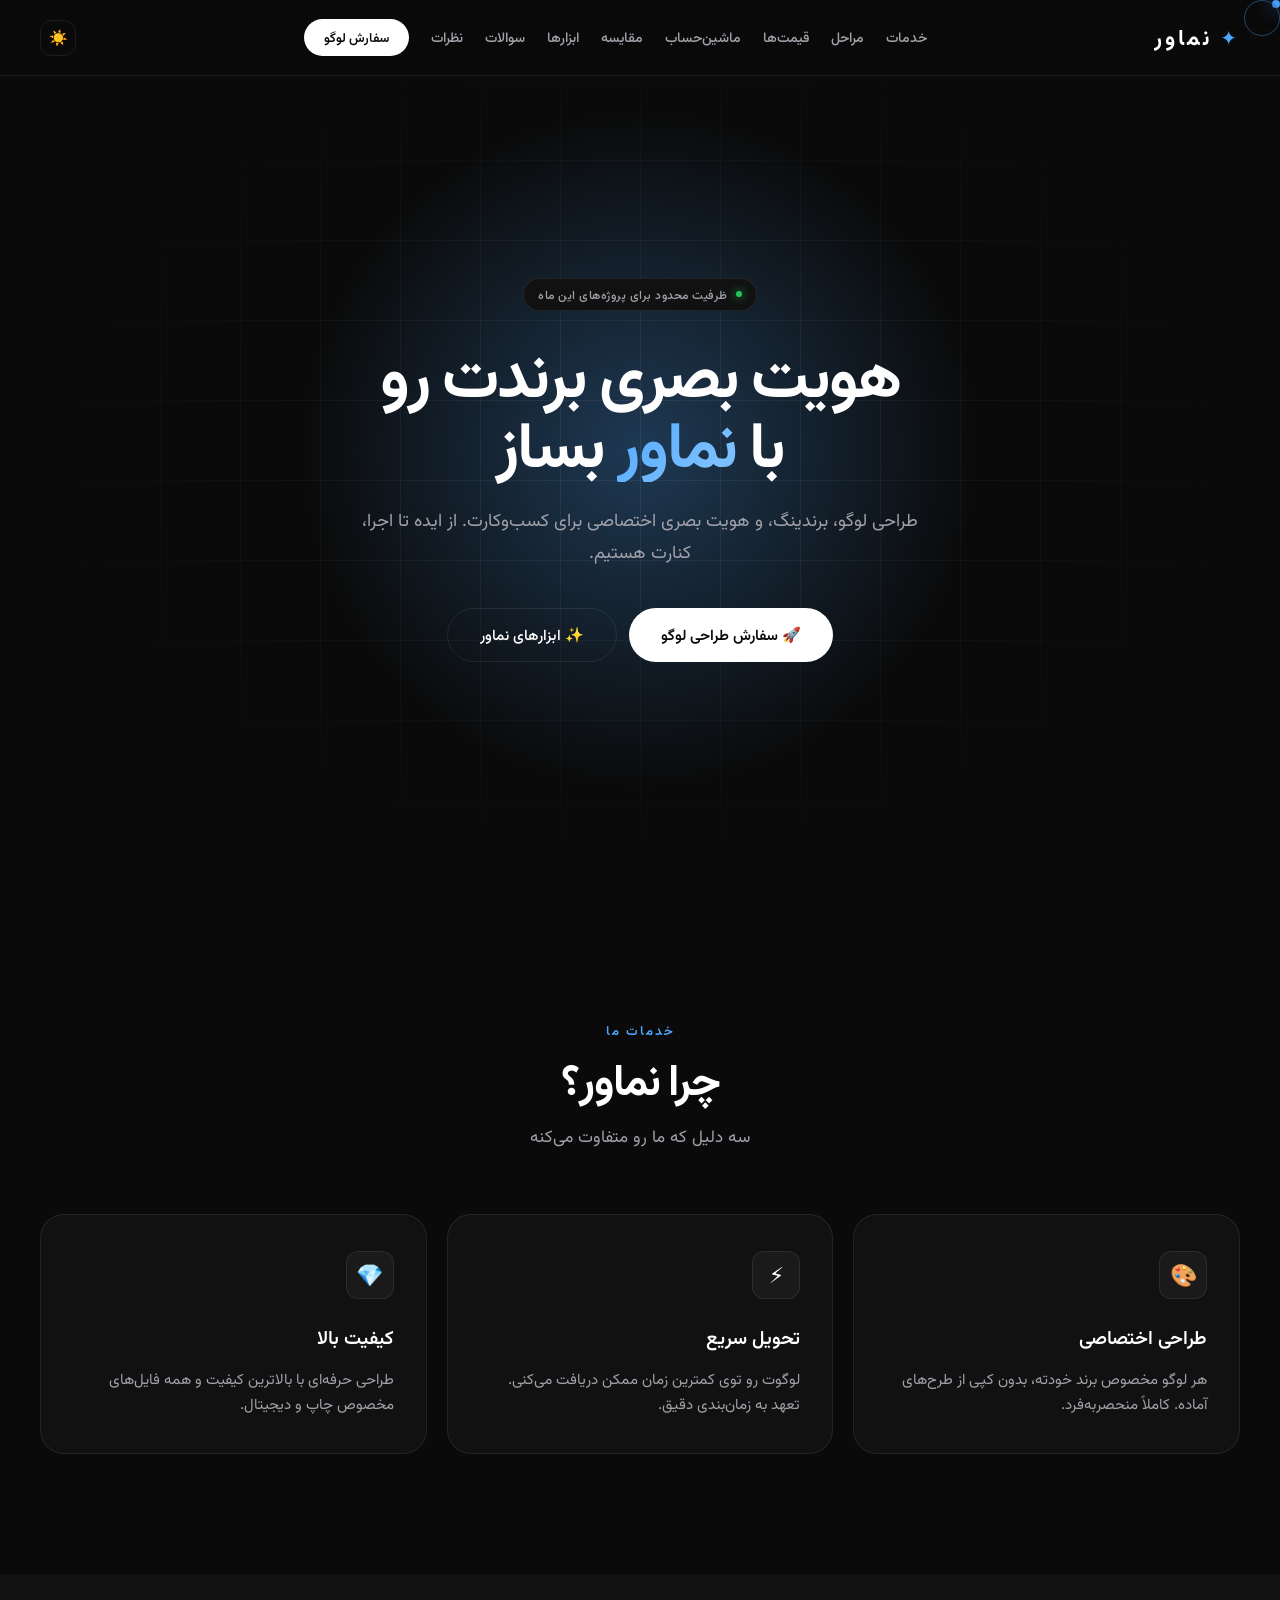
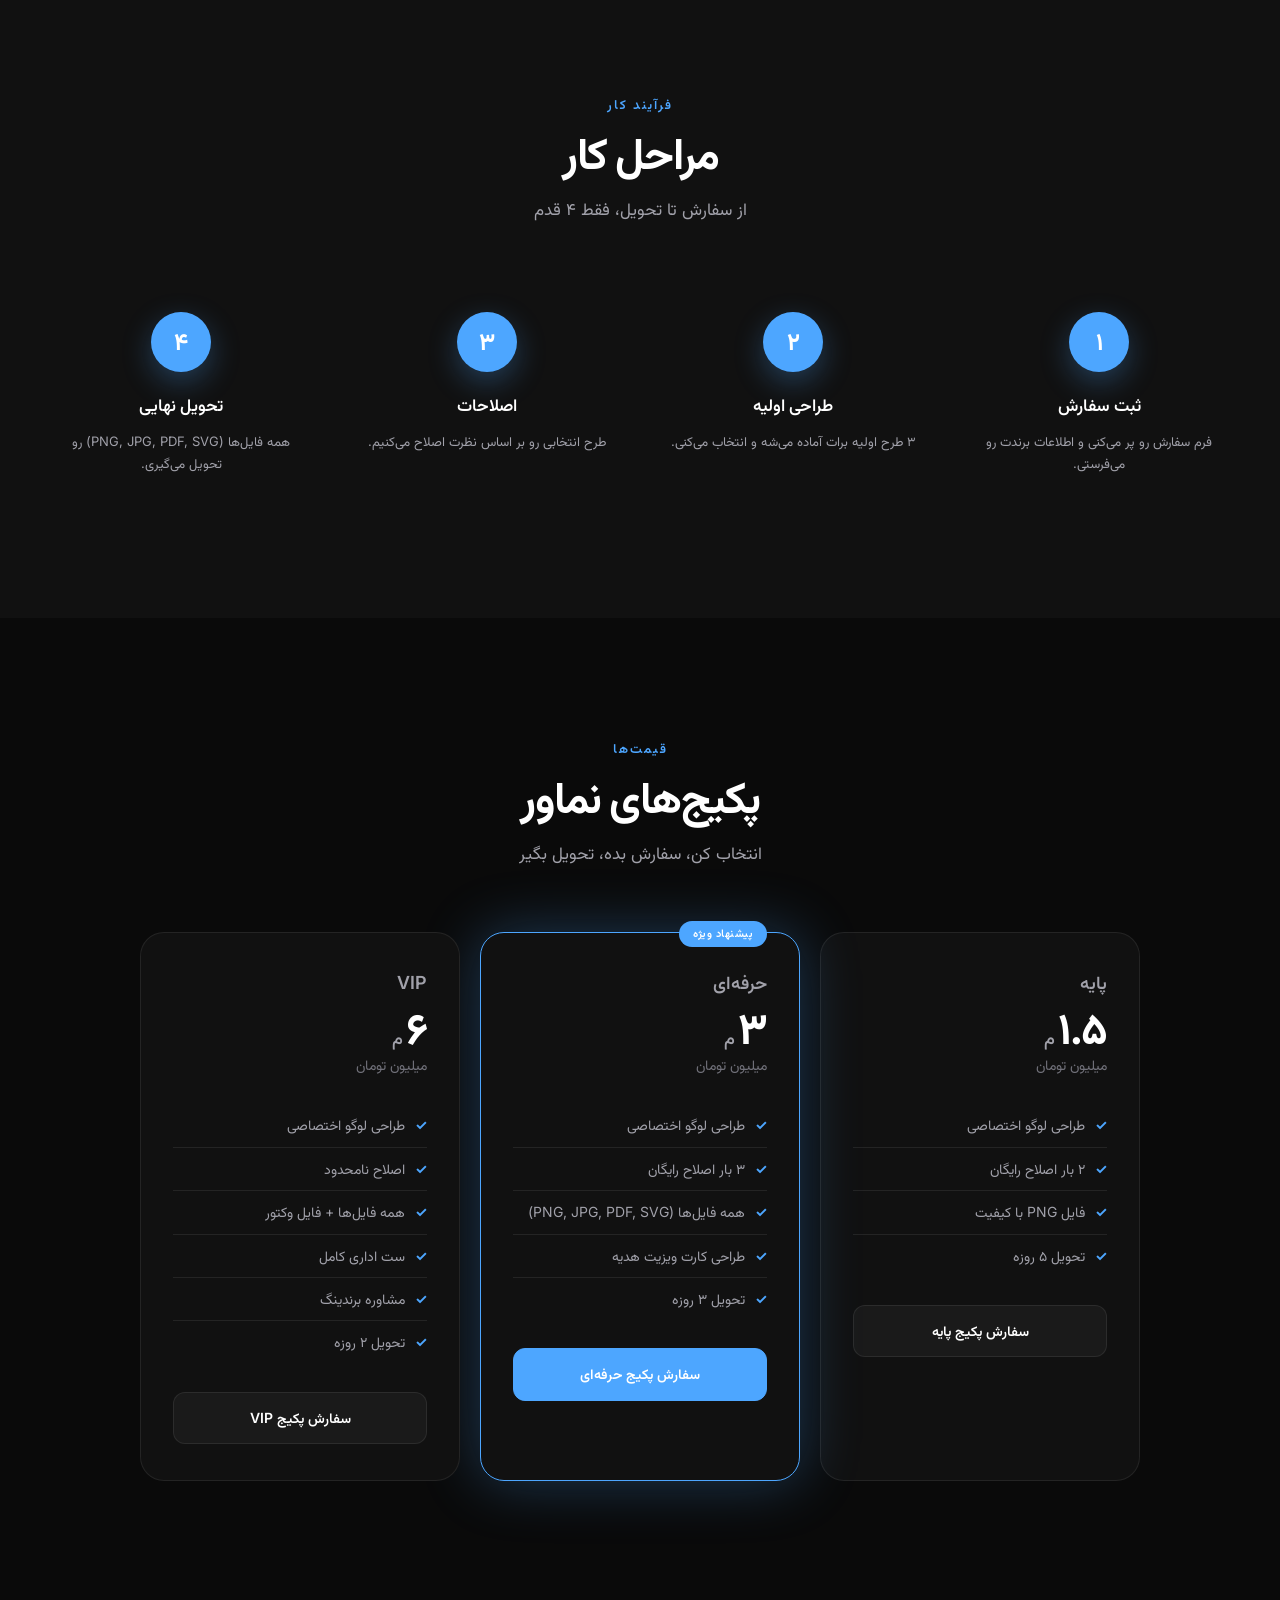
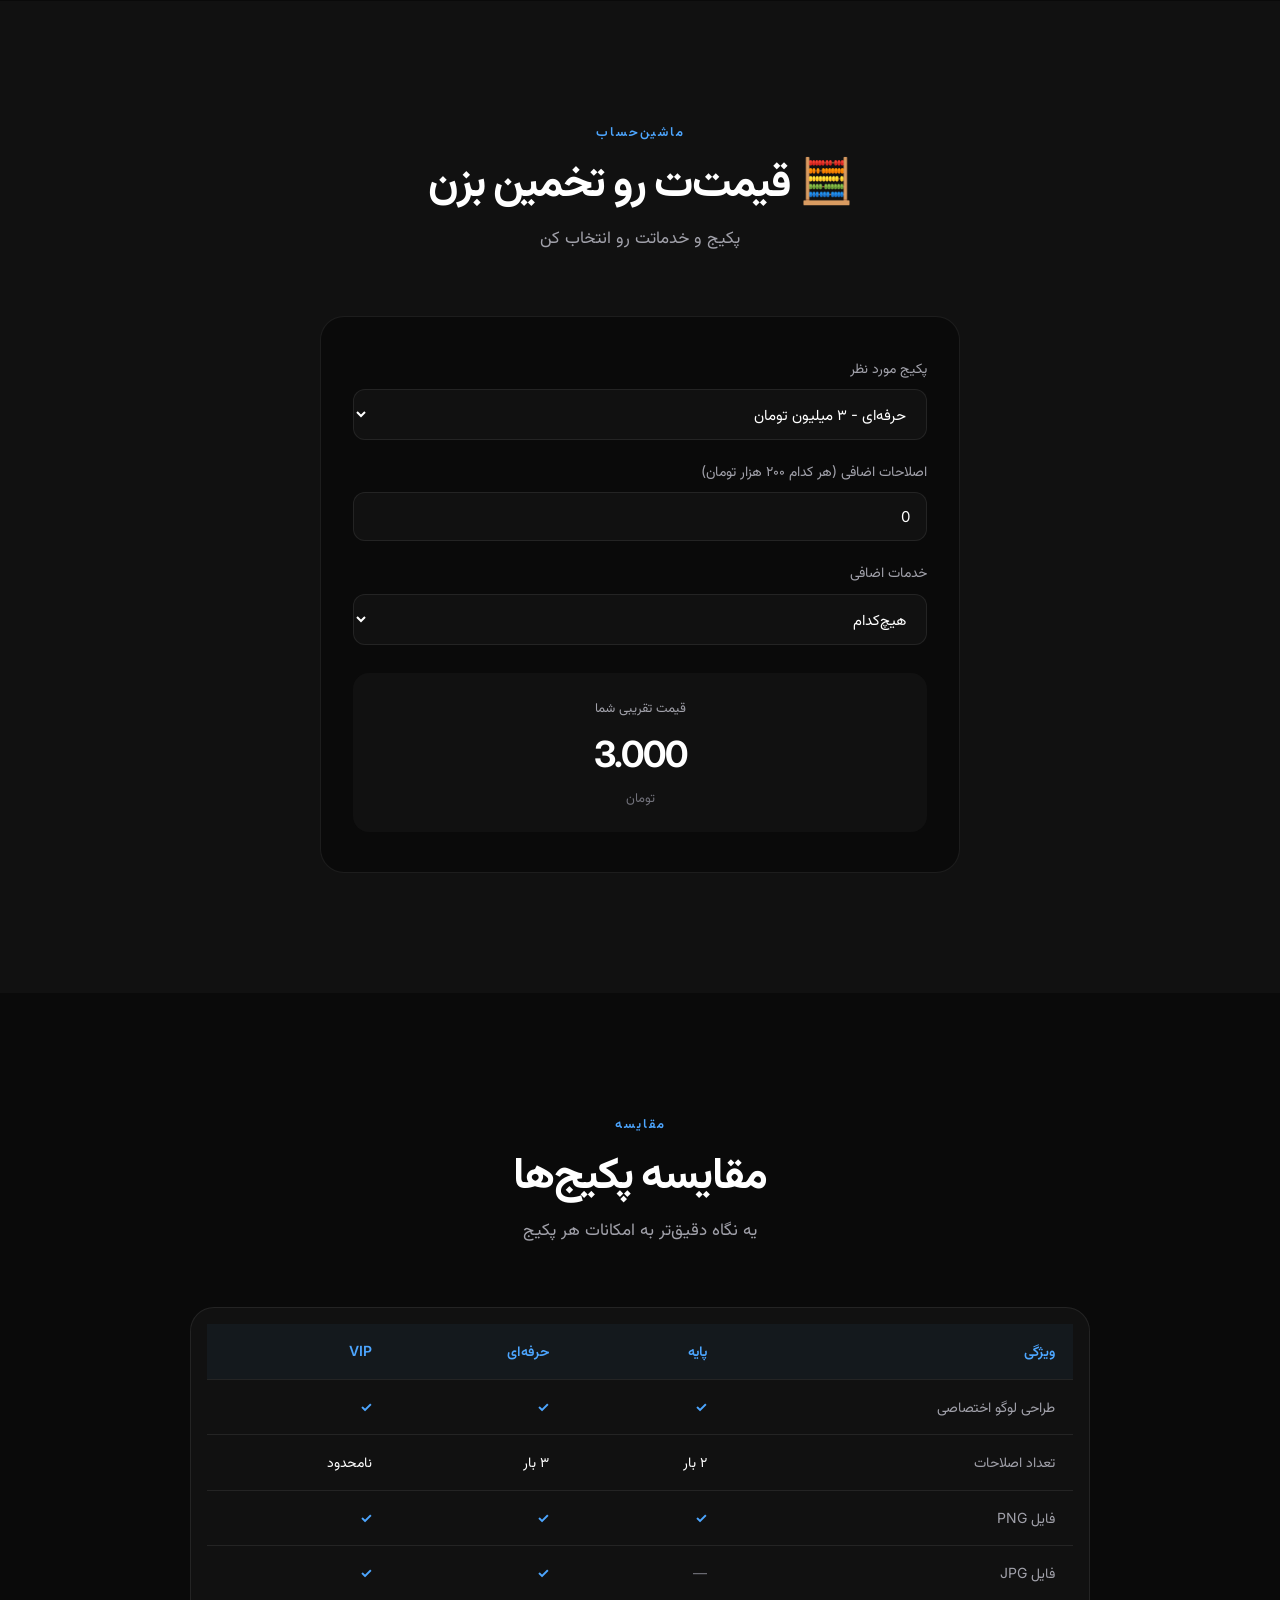
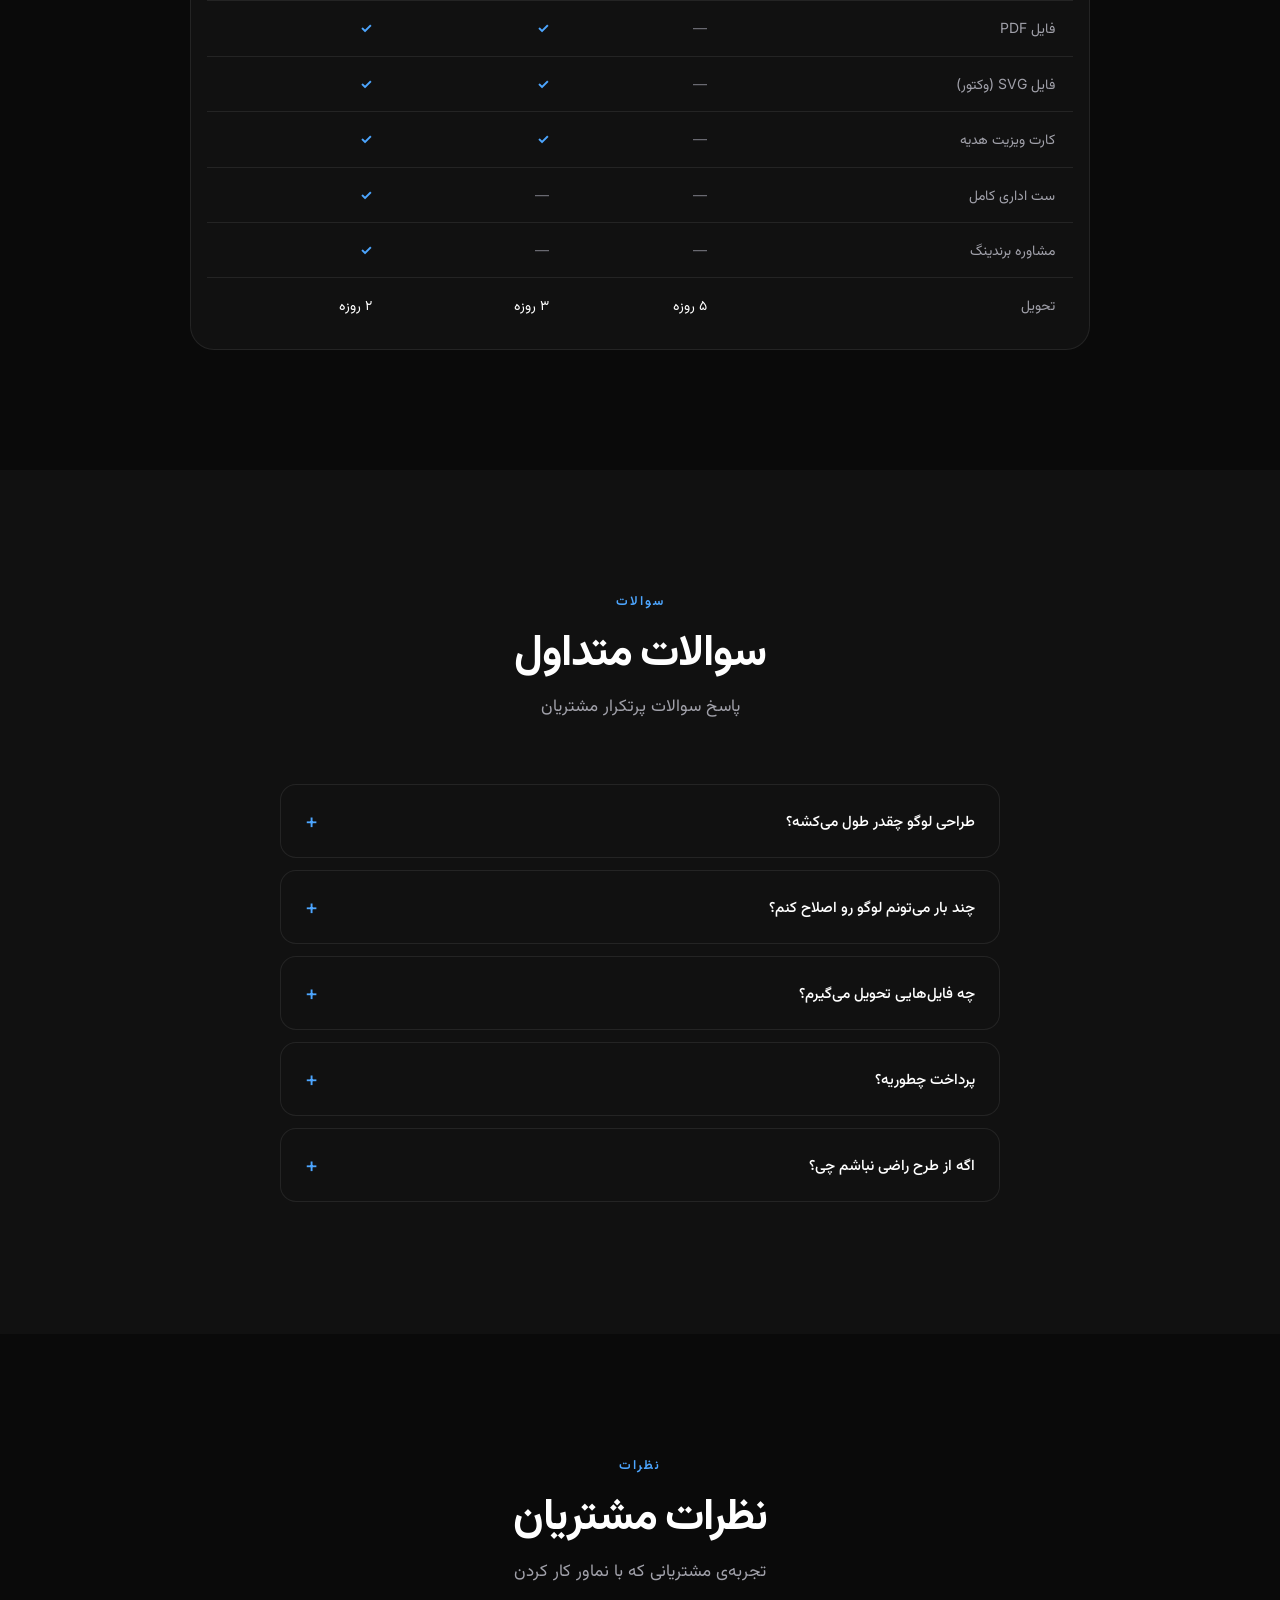
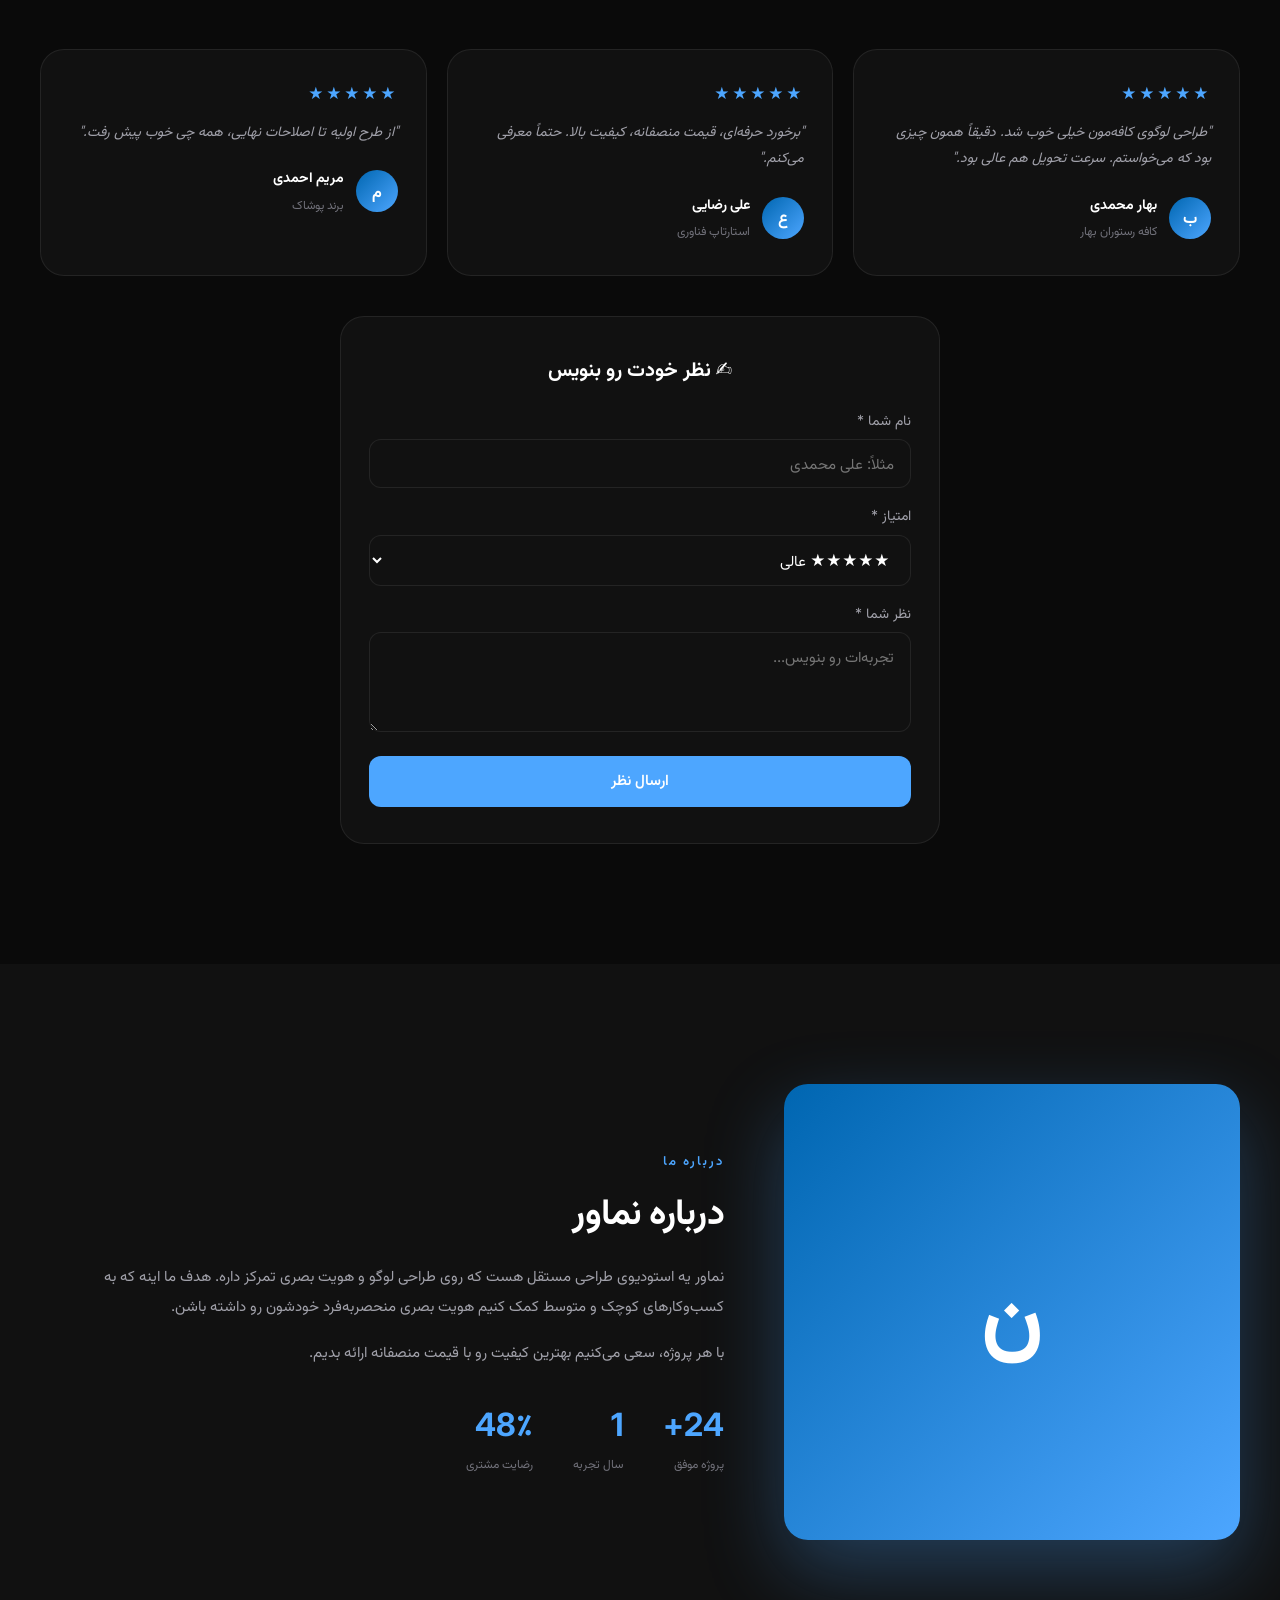
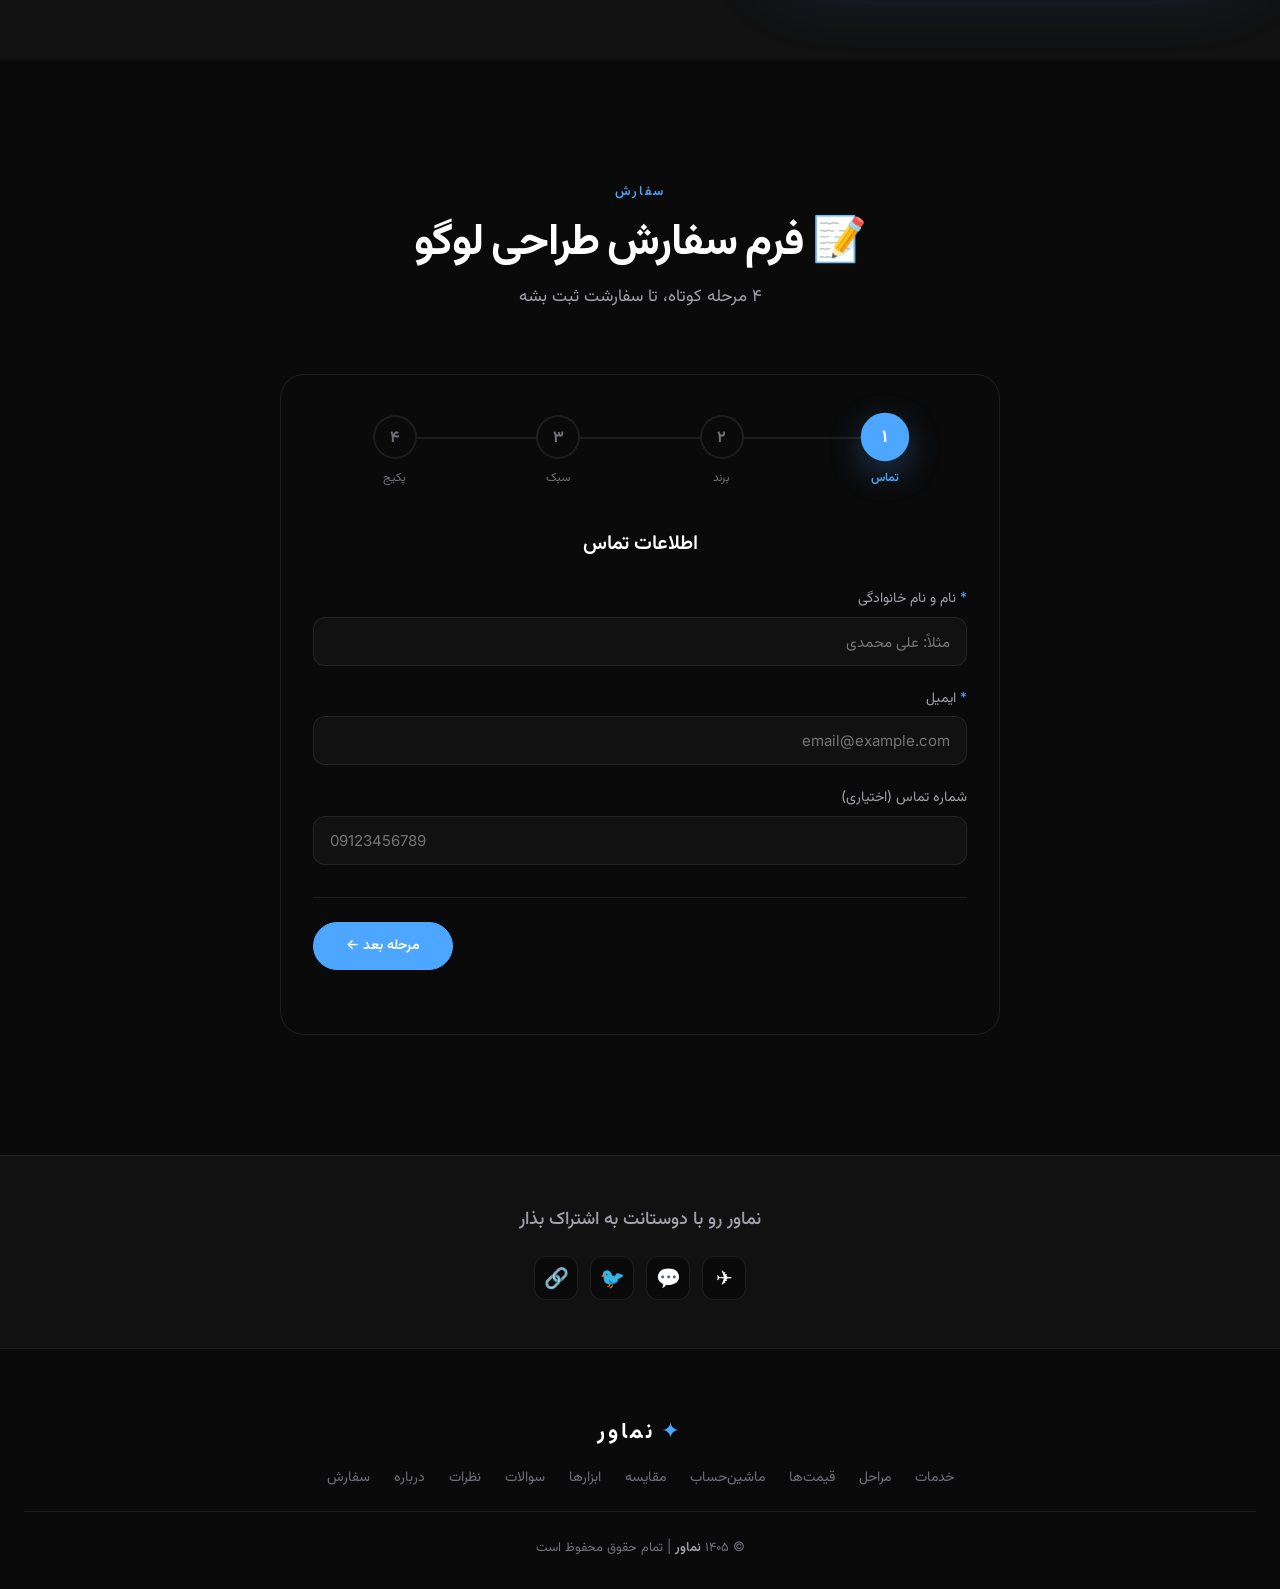
==== commit 955d5d23: "Update index.html" ====
--- a/index.html
+++ b/index.html
@@ -3,7 +3,7 @@
 <head>
 <meta charset="UTF-8">
 <meta name="viewport" content="width=device-width, initial-scale=1.0">
-<title>نماور | طراحی لوگوی اختصاصی و برندینگ</title>
+<title>نماور | طراحی لوگوی اختصاصی و برندینگ حرفه‌ای</title>
 <meta name="description" content="نماور - طراحی لوگو، برندینگ، و هویت بصری اختصاصی برای کسب‌وکار شما.">
 <meta name="theme-color" content="#0a0a0a">
 
@@ -25,8 +25,10 @@
     </a>
     <nav id="nav">
       <a href="#features">خدمات</a>
+      <a href="#steps">مراحل</a>
       <a href="#pricing">قیمت‌ها</a>
       <a href="#calculator">ماشین‌حساب</a>
+      <a href="#comparison">مقایسه</a>
       <a href="tools.html">ابزارها</a>
       <a href="#faq">سوالات</a>
       <a href="#testimonials">نظرات</a>
@@ -40,6 +42,7 @@
     </div>
   </header>
 
+  <!-- HERO -->
   <section class="hero">
     <div class="hero-grid"></div>
     <div class="hero-glow"></div>
@@ -52,9 +55,7 @@
         هویت بصری برندت رو<br>
         با <span class="gradient-text">نماور</span> بساز
       </h1>
-      <p>
-        طراحی لوگو، برندینگ، و هویت بصری اختصاصی برای کسب‌وکارت. از ایده تا اجرا، کنارت هستیم.
-      </p>
+      <p>طراحی لوگو، برندینگ، و هویت بصری اختصاصی برای کسب‌وکارت. از ایده تا اجرا، کنارت هستیم.</p>
       <div class="hero-btns">
         <a href="#order" class="btn-primary">🚀 سفارش طراحی لوگو</a>
         <a href="tools.html" class="btn-secondary">✨ ابزارهای نماور</a>
@@ -62,12 +63,12 @@
     </div>
   </section>
 
+  <!-- FEATURES -->
   <section id="features">
     <div class="container">
       <div class="section-eyebrow">خدمات ما</div>
       <h2 class="section-title fade-up">چرا نماور؟</h2>
       <p class="section-subtitle fade-up">سه دلیل که ما رو متفاوت می‌کنه</p>
-
       <div class="features-grid">
         <div class="feature fade-up">
           <div class="feature-icon">🎨</div>
@@ -88,12 +89,43 @@
     </div>
   </section>
 
-  <section id="pricing" style="background: var(--bg-secondary);">
+  <!-- STEPS -->
+  <section id="steps" class="section-alt">
+    <div class="container">
+      <div class="section-eyebrow">فرآیند کار</div>
+      <h2 class="section-title fade-up">مراحل کار</h2>
+      <p class="section-subtitle fade-up">از سفارش تا تحویل، فقط ۴ قدم</p>
+      <div class="steps-grid">
+        <div class="step fade-up">
+          <div class="step-num">۱</div>
+          <h3>ثبت سفارش</h3>
+          <p>فرم سفارش رو پر می‌کنی و اطلاعات برندت رو می‌فرستی.</p>
+        </div>
+        <div class="step fade-up">
+          <div class="step-num">۲</div>
+          <h3>طراحی اولیه</h3>
+          <p>۳ طرح اولیه برات آماده می‌شه و انتخاب می‌کنی.</p>
+        </div>
+        <div class="step fade-up">
+          <div class="step-num">۳</div>
+          <h3>اصلاحات</h3>
+          <p>طرح انتخابی رو بر اساس نظرت اصلاح می‌کنیم.</p>
+        </div>
+        <div class="step fade-up">
+          <div class="step-num">۴</div>
+          <h3>تحویل نهایی</h3>
+          <p>همه فایل‌ها (PNG, JPG, PDF, SVG) رو تحویل می‌گیری.</p>
+        </div>
+      </div>
+    </div>
+  </section>
+
+  <!-- PRICING -->
+  <section id="pricing">
     <div class="container">
       <div class="section-eyebrow">قیمت‌ها</div>
       <h2 class="section-title fade-up">پکیج‌های نماور</h2>
       <p class="section-subtitle fade-up">انتخاب کن، سفارش بده، تحویل بگیر</p>
-
       <div class="pricing-grid">
         <div class="pricing-card fade-up">
           <h3>پایه</h3>
@@ -107,7 +139,6 @@
           </ul>
           <a href="#order" class="pricing-btn">سفارش پکیج پایه</a>
         </div>
-
         <div class="pricing-card featured fade-up">
           <div class="pricing-badge">پیشنهاد ویژه</div>
           <h3>حرفه‌ای</h3>
@@ -122,7 +153,6 @@
           </ul>
           <a href="#order" class="pricing-btn">سفارش پکیج حرفه‌ای</a>
         </div>
-
         <div class="pricing-card fade-up">
           <h3>VIP</h3>
           <div class="pricing-price">۶<span>م</span></div>
@@ -141,28 +171,28 @@
     </div>
   </section>
 
-  <section id="calculator">
+  <!-- CALCULATOR -->
+  <section id="calculator" class="section-alt">
     <div class="container">
       <div class="section-eyebrow">ماشین‌حساب</div>
       <h2 class="section-title fade-up">🧮 قیمت‌ت رو تخمین بزن</h2>
       <p class="section-subtitle fade-up">پکیج و خدماتت رو انتخاب کن</p>
-
-      <div class="calc-wrapper fade-up" style="max-width: 640px; margin: 0 auto; background: var(--bg-secondary); border: 1px solid var(--border); border-radius: var(--radius-xl); padding: 40px 32px;">
-        <div class="calc-group" style="margin-bottom: 20px;">
-          <label style="display: block; margin-bottom: 10px; font-size: 14px; color: var(--text-secondary);">پکیج مورد نظر</label>
-          <select id="calcPackage" style="width: 100%; padding: 14px 16px; background: var(--bg-primary); border: 1px solid var(--border); border-radius: var(--radius-md); color: var(--text-primary); font-family: inherit; font-size: 15px;">
+      <div class="calc-wrapper fade-up">
+        <div class="calc-group">
+          <label>پکیج مورد نظر</label>
+          <select id="calcPackage">
             <option value="1.5">پایه - ۱.۵ میلیون تومان</option>
             <option value="3" selected>حرفه‌ای - ۳ میلیون تومان</option>
             <option value="6">VIP - ۶ میلیون تومان</option>
           </select>
         </div>
-        <div class="calc-group" style="margin-bottom: 20px;">
-          <label style="display: block; margin-bottom: 10px; font-size: 14px; color: var(--text-secondary);">اصلاحات اضافی (هر کدام ۲۰۰ هزار تومان)</label>
-          <input type="number" id="calcRevisions" value="0" min="0" max="20" style="width: 100%; padding: 14px 16px; background: var(--bg-primary); border: 1px solid var(--border); border-radius: var(--radius-md); color: var(--text-primary); font-family: inherit; font-size: 15px;">
-        </div>
-        <div class="calc-group" style="margin-bottom: 20px;">
-          <label style="display: block; margin-bottom: 10px; font-size: 14px; color: var(--text-secondary);">خدمات اضافی</label>
-          <select id="calcExtras" style="width: 100%; padding: 14px 16px; background: var(--bg-primary); border: 1px solid var(--border); border-radius: var(--radius-md); color: var(--text-primary); font-family: inherit; font-size: 15px;">
+        <div class="calc-group">
+          <label>اصلاحات اضافی (هر کدام ۲۰۰ هزار تومان)</label>
+          <input type="number" id="calcRevisions" value="0" min="0" max="20">
+        </div>
+        <div class="calc-group">
+          <label>خدمات اضافی</label>
+          <select id="calcExtras">
             <option value="0">هیچ‌کدام</option>
             <option value="1">طراحی کارت ویزیت - ۱ میلیون</option>
             <option value="1.5">طراحی سربرگ - ۱.۵ میلیون</option>
@@ -170,154 +200,388 @@
             <option value="3">مشاوره برندینگ - ۳ میلیون</option>
           </select>
         </div>
-        <div style="text-align: center; padding: 24px; background: var(--bg-primary); border-radius: var(--radius-lg); margin-top: 28px;">
-          <div style="font-size: 13px; color: var(--text-secondary); margin-bottom: 8px;">قیمت تقریبی شما</div>
-          <div id="calcTotal" style="font-size: 36px; font-weight: 700; letter-spacing: -1px;">۳.۰۰۰.۰۰۰</div>
-          <div style="font-size: 13px; color: var(--text-muted); margin-top: 4px;">تومان</div>
-        </div>
-      </div>
-    </div>
-  </section>
-
-  <section id="faq" style="background: var(--bg-secondary);">
+        <div class="calc-total">
+          <div class="calc-total-label">قیمت تقریبی شما</div>
+          <div class="calc-total-price" id="calcTotal">۳.۰۰۰.۰۰۰</div>
+          <div class="calc-total-unit">تومان</div>
+        </div>
+      </div>
+    </div>
+  </section>
+
+  <!-- COMPARISON -->
+  <section id="comparison">
+    <div class="container">
+      <div class="section-eyebrow">مقایسه</div>
+      <h2 class="section-title fade-up">مقایسه پکیج‌ها</h2>
+      <p class="section-subtitle fade-up">یه نگاه دقیق‌تر به امکانات هر پکیج</p>
+      <div class="comparison-table-wrapper fade-up">
+        <table class="comparison-table">
+          <thead>
+            <tr>
+              <th>ویژگی</th>
+              <th>پایه</th>
+              <th>حرفه‌ای</th>
+              <th>VIP</th>
+            </tr>
+          </thead>
+          <tbody>
+            <tr>
+              <td>طراحی لوگو اختصاصی</td>
+              <td class="check">✓</td>
+              <td class="check">✓</td>
+              <td class="check">✓</td>
+            </tr>
+            <tr>
+              <td>تعداد اصلاحات</td>
+              <td>۲ بار</td>
+              <td>۳ بار</td>
+              <td>نامحدود</td>
+            </tr>
+            <tr>
+              <td>فایل PNG</td>
+              <td class="check">✓</td>
+              <td class="check">✓</td>
+              <td class="check">✓</td>
+            </tr>
+            <tr>
+              <td>فایل JPG</td>
+              <td class="cross">—</td>
+              <td class="check">✓</td>
+              <td class="check">✓</td>
+            </tr>
+            <tr>
+              <td>فایل PDF</td>
+              <td class="cross">—</td>
+              <td class="check">✓</td>
+              <td class="check">✓</td>
+            </tr>
+            <tr>
+              <td>فایل SVG (وکتور)</td>
+              <td class="cross">—</td>
+              <td class="check">✓</td>
+              <td class="check">✓</td>
+            </tr>
+            <tr>
+              <td>کارت ویزیت هدیه</td>
+              <td class="cross">—</td>
+              <td class="check">✓</td>
+              <td class="check">✓</td>
+            </tr>
+            <tr>
+              <td>ست اداری کامل</td>
+              <td class="cross">—</td>
+              <td class="cross">—</td>
+              <td class="check">✓</td>
+            </tr>
+            <tr>
+              <td>مشاوره برندینگ</td>
+              <td class="cross">—</td>
+              <td class="cross">—</td>
+              <td class="check">✓</td>
+            </tr>
+            <tr>
+              <td>تحویل</td>
+              <td>۵ روزه</td>
+              <td>۳ روزه</td>
+              <td>۲ روزه</td>
+            </tr>
+          </tbody>
+        </table>
+      </div>
+    </div>
+  </section>
+
+  <!-- FAQ -->
+  <section id="faq" class="section-alt">
     <div class="container">
       <div class="section-eyebrow">سوالات</div>
       <h2 class="section-title fade-up">سوالات متداول</h2>
       <p class="section-subtitle fade-up">پاسخ سوالات پرتکرار مشتریان</p>
-
-      <div class="faq-list" style="max-width: 720px; margin: 0 auto;">
-        <div class="faq-item fade-up" style="background: var(--bg-primary); border: 1px solid var(--border); border-radius: var(--radius-lg); margin-bottom: 12px; overflow: hidden;">
-          <div class="faq-question" style="padding: 20px 24px; cursor: pointer; display: flex; justify-content: space-between; align-items: center; font-size: 15px; font-weight: 500;">
-            <span>طراحی لوگو چقدر طول می‌کشه؟</span>
-            <span class="faq-icon" style="color: var(--accent); font-size: 20px; transition: transform 0.3s;">+</span>
-          </div>
-          <div class="faq-answer" style="max-height: 0; overflow: hidden; transition: max-height 0.4s ease, padding 0.4s ease; padding: 0 24px; color: var(--text-secondary); font-size: 14px; line-height: 1.8;">
-            بسته به پکیج انتخابی، بین ۲ تا ۵ روز کاری.
-          </div>
-        </div>
-
-        <div class="faq-item fade-up" style="background: var(--bg-primary); border: 1px solid var(--border); border-radius: var(--radius-lg); margin-bottom: 12px; overflow: hidden;">
-          <div class="faq-question" style="padding: 20px 24px; cursor: pointer; display: flex; justify-content: space-between; align-items: center; font-size: 15px; font-weight: 500;">
-            <span>چند بار می‌تونم لوگو رو اصلاح کنم؟</span>
-            <span class="faq-icon" style="color: var(--accent); font-size: 20px; transition: transform 0.3s;">+</span>
-          </div>
-          <div class="faq-answer" style="max-height: 0; overflow: hidden; transition: max-height 0.4s ease, padding 0.4s ease; padding: 0 24px; color: var(--text-secondary); font-size: 14px; line-height: 1.8;">
-            پایه ۲ بار، حرفه‌ای ۳ بار، VIP اصلاحات نامحدود.
-          </div>
-        </div>
-
-        <div class="faq-item fade-up" style="background: var(--bg-primary); border: 1px solid var(--border); border-radius: var(--radius-lg); margin-bottom: 12px; overflow: hidden;">
-          <div class="faq-question" style="padding: 20px 24px; cursor: pointer; display: flex; justify-content: space-between; align-items: center; font-size: 15px; font-weight: 500;">
-            <span>چه فایل‌هایی تحویل می‌گیرم؟</span>
-            <span class="faq-icon" style="color: var(--accent); font-size: 20px; transition: transform 0.3s;">+</span>
-          </div>
-          <div class="faq-answer" style="max-height: 0; overflow: hidden; transition: max-height 0.4s ease, padding 0.4s ease; padding: 0 24px; color: var(--text-secondary); font-size: 14px; line-height: 1.8;">
-            PNG همه پکیج‌ها. حرفه‌ای و VIP: JPG، PDF، SVG.
-          </div>
-        </div>
-
-        <div class="faq-item fade-up" style="background: var(--bg-primary); border: 1px solid var(--border); border-radius: var(--radius-lg); margin-bottom: 12px; overflow: hidden;">
-          <div class="faq-question" style="padding: 20px 24px; cursor: pointer; display: flex; justify-content: space-between; align-items: center; font-size: 15px; font-weight: 500;">
-            <span>پرداخت چطوریه؟</span>
-            <span class="faq-icon" style="color: var(--accent); font-size: 20px; transition: transform 0.3s;">+</span>
-          </div>
-          <div class="faq-answer" style="max-height: 0; overflow: hidden; transition: max-height 0.4s ease, padding 0.4s ease; padding: 0 24px; color: var(--text-secondary); font-size: 14px; line-height: 1.8;">
-            ۵۰٪ پیش‌پرداخت، ۵۰٪ موقع تحویل.
-          </div>
-        </div>
-      </div>
-    </div>
-  </section>
-
-  <section id="about">
-    <div class="container">
-      <div style="display: grid; grid-template-columns: 1fr 1.5fr; gap: 60px; align-items: center;">
-        <div class="fade-up" style="aspect-ratio: 1; border-radius: var(--radius-xl); background: linear-gradient(135deg, var(--accent-dark), var(--accent)); display: flex; align-items: center; justify-content: center; font-size: 90px; font-weight: 700; color: #fff; box-shadow: 0 30px 80px var(--glow);">ن</div>
-        <div class="fade-up">
+      <div class="faq-list">
+        <div class="faq-item fade-up">
+          <div class="faq-question"><span>طراحی لوگو چقدر طول می‌کشه؟</span><span class="faq-icon">+</span></div>
+          <div class="faq-answer">بسته به پکیج انتخابی، بین ۲ تا ۵ روز کاری. توی پکیج VIP، اولویت بالاتری داری و توی ۲ روز تحویل می‌گیری.</div>
+        </div>
+        <div class="faq-item fade-up">
+          <div class="faq-question"><span>چند بار می‌تونم لوگو رو اصلاح کنم؟</span><span class="faq-icon">+</span></div>
+          <div class="faq-answer">توی پکیج پایه ۲ بار، حرفه‌ای ۳ بار، و VIP اصلاحات نامحدود. اصلاحات اضافی توی پکیج‌های پایه و حرفه‌ای، هر کدام ۲۰۰ هزار تومان هزینه داره.</div>
+        </div>
+        <div class="faq-item fade-up">
+          <div class="faq-question"><span>چه فایل‌هایی تحویل می‌گیرم؟</span><span class="faq-icon">+</span></div>
+          <div class="faq-answer">همه پکیج‌ها فایل PNG با کیفیت بالا دارن. پکیج حرفه‌ای و VIP، فایل‌های JPG، PDF و SVG (وکتور) هم دارن.</div>
+        </div>
+        <div class="faq-item fade-up">
+          <div class="faq-question"><span>پرداخت چطوریه؟</span><span class="faq-icon">+</span></div>
+          <div class="faq-answer">بعد از ثبت سفارش و تأیید طرح اولیه، ۵۰٪ مبلغ به عنوان پیش‌پرداخت دریافت می‌شه. ۵۰٪ باقی‌مانده، موقع تحویل فایل نهایی پرداخت می‌شه.</div>
+        </div>
+        <div class="faq-item fade-up">
+          <div class="faq-question"><span>اگه از طرح راضی نباشم چی؟</span><span class="faq-icon">+</span></div>
+          <div class="faq-answer">ما ۳ طرح اولیه برات آماده می‌کنیم. اگه هیچ‌کدوم رو نپسندی، می‌تونیم طرح جدید بسازیم یا بخشی از هزینه رو برگردونیم.</div>
+        </div>
+      </div>
+    </div>
+  </section>
+
+  <!-- TESTIMONIALS -->
+  <section id="testimonials">
+    <div class="container">
+      <div class="section-eyebrow">نظرات</div>
+      <h2 class="section-title fade-up">نظرات مشتریان</h2>
+      <p class="section-subtitle fade-up">تجربه‌ی مشتریانی که با نماور کار کردن</p>
+
+      <div class="testimonials-grid" id="testimonialsList">
+        <div class="testimonial fade-up">
+          <div class="testimonial-stars">★★★★★</div>
+          <p class="testimonial-text">"طراحی لوگوی کافه‌مون خیلی خوب شد. دقیقاً همون چیزی بود که می‌خواستم. سرعت تحویل هم عالی بود."</p>
+          <div class="testimonial-author">
+            <div class="testimonial-avatar">ب</div>
+            <div class="testimonial-info">
+              <h4>بهار محمدی</h4>
+              <span>کافه رستوران بهار</span>
+            </div>
+          </div>
+        </div>
+        <div class="testimonial fade-up">
+          <div class="testimonial-stars">★★★★★</div>
+          <p class="testimonial-text">"برخورد حرفه‌ای، قیمت منصفانه، کیفیت بالا. حتماً معرفی می‌کنم."</p>
+          <div class="testimonial-author">
+            <div class="testimonial-avatar">ع</div>
+            <div class="testimonial-info">
+              <h4>علی رضایی</h4>
+              <span>استارتاپ فناوری</span>
+            </div>
+          </div>
+        </div>
+        <div class="testimonial fade-up">
+          <div class="testimonial-stars">★★★★★</div>
+          <p class="testimonial-text">"از طرح اولیه تا اصلاحات نهایی، همه چی خوب پیش رفت."</p>
+          <div class="testimonial-author">
+            <div class="testimonial-avatar">م</div>
+            <div class="testimonial-info">
+              <h4>مریم احمدی</h4>
+              <span>برند پوشاک</span>
+            </div>
+          </div>
+        </div>
+      </div>
+
+      <div class="review-form-wrapper fade-up">
+        <h3>✍️ نظر خودت رو بنویس</h3>
+        <form id="reviewForm">
+          <div class="form-group">
+            <label>نام شما *</label>
+            <input type="text" id="reviewName" placeholder="مثلاً: علی محمدی" required>
+          </div>
+          <div class="form-group">
+            <label>امتیاز *</label>
+            <select id="reviewRating" required>
+              <option value="5">★★★★★ عالی</option>
+              <option value="4">★★★★ خوب</option>
+              <option value="3">★★★ متوسط</option>
+              <option value="2">★★ ضعیف</option>
+              <option value="1">★ بد</option>
+            </select>
+          </div>
+          <div class="form-group">
+            <label>نظر شما *</label>
+            <textarea id="reviewText" placeholder="تجربه‌ات رو بنویس..." required></textarea>
+          </div>
+          <button type="submit" class="review-submit">ارسال نظر</button>
+        </form>
+      </div>
+    </div>
+  </section>
+
+  <!-- ABOUT -->
+  <section id="about" class="section-alt">
+    <div class="container">
+      <div class="about-grid">
+        <div class="about-photo fade-up">ن</div>
+        <div class="about-text fade-up">
           <div class="section-eyebrow" style="text-align: right;">درباره ما</div>
-          <h2 style="font-size: 36px; font-weight: 700; letter-spacing: -0.5px; margin-bottom: 20px;">درباره نماور</h2>
-          <p style="font-size: 15px; color: var(--text-secondary); line-height: 2; margin-bottom: 16px;">
-            نماور یه استودیوی طراحی مستقل هست که روی طراحی لوگو و هویت بصری تمرکز داره.
-            هدف ما اینه که به کسب‌وکارهای کوچک و متوسط کمک کنیم هویت بصری منحصربه‌فرد خودشون رو داشته باشن.
-          </p>
-          <p style="font-size: 15px; color: var(--text-secondary); line-height: 2;">
-            با هر پروژه، سعی می‌کنیم بهترین کیفیت رو با قیمت منصفانه ارائه بدیم.
-          </p>
-          <div style="display: flex; gap: 40px; margin-top: 32px;">
+          <h2>درباره نماور</h2>
+          <p>نماور یه استودیوی طراحی مستقل هست که روی طراحی لوگو و هویت بصری تمرکز داره. هدف ما اینه که به کسب‌وکارهای کوچک و متوسط کمک کنیم هویت بصری منحصربه‌فرد خودشون رو داشته باشن.</p>
+          <p>با هر پروژه، سعی می‌کنیم بهترین کیفیت رو با قیمت منصفانه ارائه بدیم.</p>
+          <div class="about-stats">
             <div>
-              <div style="font-size: 32px; font-weight: 700; color: var(--accent);" data-count="50">۰</div>
-              <div style="font-size: 12px; color: var(--text-muted); margin-top: 4px;">پروژه موفق</div>
+              <div class="about-stat-num" data-count="50">۰</div>
+              <div class="about-stat-label">پروژه موفق</div>
             </div>
             <div>
-              <div style="font-size: 32px; font-weight: 700; color: var(--accent);" data-count="3">۰</div>
-              <div style="font-size: 12px; color: var(--text-muted); margin-top: 4px;">سال تجربه</div>
+              <div class="about-stat-num" data-count="3">۰</div>
+              <div class="about-stat-label">سال تجربه</div>
             </div>
             <div>
-              <div style="font-size: 32px; font-weight: 700; color: var(--accent);" data-count="100">۰٪</div>
-              <div style="font-size: 12px; color: var(--text-muted); margin-top: 4px;">رضایت مشتری</div>
-            </div>
-          </div>
-        </div>
-      </div>
-    </div>
-  </section>
-
-  <section id="order" style="background: var(--bg-secondary);">
-    <div class="container">
-      <div style="max-width: 720px; margin: 0 auto;">
+              <div class="about-stat-num" data-count="100">۰٪</div>
+              <div class="about-stat-label">رضایت مشتری</div>
+            </div>
+          </div>
+        </div>
+      </div>
+    </div>
+  </section>
+
+  <!-- ORDER (Multi-step) -->
+  <section id="order">
+    <div class="container">
+      <div class="order-wrapper">
         <div class="section-eyebrow">سفارش</div>
-        <h2 class="section-title fade-up">📝 فرم سفارش</h2>
-        <p class="section-subtitle fade-up">اطلاعات زیر رو پر کن تا با تو تماس بگیریم</p>
-
-        <form class="fade-up" action="https://formsubmit.co/alialigolipour13871387@gmail.com" method="POST" style="background: var(--bg-primary); border: 1px solid var(--border); border-radius: var(--radius-xl); padding: 40px 32px;">
+        <h2 class="section-title fade-up">📝 فرم سفارش طراحی لوگو</h2>
+        <p class="section-subtitle fade-up">۴ مرحله کوتاه، تا سفارشت ثبت بشه</p>
+
+        <form class="order-form fade-up" id="multiStepForm" action="https://formsubmit.co/alialigolipour13871387@gmail.com" method="POST">
           <input type="hidden" name="_subject" value="🎨 سفارش جدید طراحی لوگو - نماور">
           <input type="hidden" name="_captcha" value="false">
           <input type="hidden" name="_template" value="table">
 
-          <div style="margin-bottom: 20px;">
-            <label style="display: block; margin-bottom: 8px; font-size: 14px; color: var(--text-secondary);">نام و نام خانوادگی *</label>
-            <input type="text" name="نام" required placeholder="مثلاً: علی محمدی" style="width: 100%; padding: 14px 16px; background: var(--bg-secondary); border: 1px solid var(--border); border-radius: var(--radius-md); color: var(--text-primary); font-family: inherit; font-size: 15px;">
-          </div>
-          <div style="margin-bottom: 20px;">
-            <label style="display: block; margin-bottom: 8px; font-size: 14px; color: var(--text-secondary);">ایمیل *</label>
-            <input type="email" name="ایمیل" required placeholder="email@example.com" style="width: 100%; padding: 14px 16px; background: var(--bg-secondary); border: 1px solid var(--border); border-radius: var(--radius-md); color: var(--text-primary); font-family: inherit; font-size: 15px;">
-          </div>
-          <div style="margin-bottom: 20px;">
-            <label style="display: block; margin-bottom: 8px; font-size: 14px; color: var(--text-secondary);">نام برند *</label>
-            <input type="text" name="نام برند" required placeholder="مثلاً: کافه رستوران بهار" style="width: 100%; padding: 14px 16px; background: var(--bg-secondary); border: 1px solid var(--border); border-radius: var(--radius-md); color: var(--text-primary); font-family: inherit; font-size: 15px;">
-          </div>
-          <div style="margin-bottom: 20px;">
-            <label style="display: block; margin-bottom: 8px; font-size: 14px; color: var(--text-secondary);">پکیج مورد نظر</label>
-            <select name="پکیج" style="width: 100%; padding: 14px 16px; background: var(--bg-secondary); border: 1px solid var(--border); border-radius: var(--radius-md); color: var(--text-primary); font-family: inherit; font-size: 15px;">
-              <option value="پایه">پایه - ۱.۵ میلیون تومان</option>
-              <option value="حرفه‌ای" selected>حرفه‌ای - ۳ میلیون تومان</option>
-              <option value="VIP">VIP - ۶ میلیون تومان</option>
-            </select>
-          </div>
-          <div style="margin-bottom: 20px;">
-            <label style="display: block; margin-bottom: 8px; font-size: 14px; color: var(--text-secondary);">توضیحات</label>
-            <textarea name="توضیحات" placeholder="درباره برندت بنویس..." style="width: 100%; padding: 14px 16px; background: var(--bg-secondary); border: 1px solid var(--border); border-radius: var(--radius-md); color: var(--text-primary); font-family: inherit; font-size: 15px; min-height: 100px; resize: vertical;"></textarea>
-          </div>
-          <button type="submit" class="btn-primary" style="width: 100%; justify-content: center;">🚀 ارسال سفارش</button>
+          <div class="order-steps">
+            <div class="order-step active" data-step="1">
+              <div class="order-step-circle">۱</div>
+              <div class="order-step-label">تماس</div>
+            </div>
+            <div class="order-step" data-step="2">
+              <div class="order-step-circle">۲</div>
+              <div class="order-step-label">برند</div>
+            </div>
+            <div class="order-step" data-step="3">
+              <div class="order-step-circle">۳</div>
+              <div class="order-step-label">سبک</div>
+            </div>
+            <div class="order-step" data-step="4">
+              <div class="order-step-circle">۴</div>
+              <div class="order-step-label">پکیج</div>
+            </div>
+          </div>
+
+          <div class="order-step-content active" data-step="1">
+            <h3>اطلاعات تماس</h3>
+            <div class="form-group">
+              <label><span class="required">*</span>نام و نام خانوادگی</label>
+              <input type="text" name="نام" id="field-name" placeholder="مثلاً: علی محمدی" required>
+            </div>
+            <div class="form-group">
+              <label><span class="required">*</span>ایمیل</label>
+              <input type="email" name="ایمیل" id="field-email" placeholder="email@example.com" required>
+            </div>
+            <div class="form-group">
+              <label>شماره تماس (اختیاری)</label>
+              <input type="tel" name="شماره تماس" id="field-phone" placeholder="09123456789">
+            </div>
+          </div>
+
+          <div class="order-step-content" data-step="2">
+            <h3>اطلاعات برند</h3>
+            <div class="form-group">
+              <label><span class="required">*</span>نام برند / کسب‌وکار</label>
+              <input type="text" name="نام برند" id="field-brand" placeholder="مثلاً: کافه رستوران بهار" required>
+            </div>
+            <div class="form-group">
+              <label>حوزه فعالیت</label>
+              <input type="text" name="حوزه فعالیت" id="field-industry" placeholder="مثلاً: پوشاک، رستوران">
+            </div>
+            <div class="form-group">
+              <label>درباره برندت توضیح بده</label>
+              <textarea name="توضیحات برند" id="field-desc" placeholder="برندت چیکار می‌کنه؟ مخاطبت کیه؟"></textarea>
+            </div>
+          </div>
+
+          <div class="order-step-content" data-step="3">
+            <h3>سبک و رنگ</h3>
+            <div class="form-group">
+              <label>سبک مورد علاقه</label>
+              <input type="hidden" name="سبک" id="field-style" value="">
+              <div class="style-options">
+                <div class="style-option" data-value="مینیمال" onclick="selectStyle(this)"><span class="icon">⚪</span>مینیمال</div>
+                <div class="style-option" data-value="مدرن" onclick="selectStyle(this)"><span class="icon">⚡</span>مدرن</div>
+                <div class="style-option" data-value="کلاسیک" onclick="selectStyle(this)"><span class="icon">💎</span>کلاسیک</div>
+                <div class="style-option" data-value="شاد" onclick="selectStyle(this)"><span class="icon">🎉</span>شاد</div>
+                <div class="style-option" data-value="تایپوگرافی" onclick="selectStyle(this)"><span class="icon">🔤</span>تایپوگرافی</div>
+                <div class="style-option" data-value="پیشنهاد بده" onclick="selectStyle(this)"><span class="icon">🤷</span>پیشنهاد بده</div>
+              </div>
+            </div>
+            <div class="form-group">
+              <label>رنگ‌های مورد علاقه</label>
+              <input type="hidden" name="رنگ‌ها" id="field-colors" value="">
+              <div class="color-picker-row">
+                <div class="color-pick" style="background: #1a1a1a;" data-color="مشکی" onclick="selectColor(this)"></div>
+                <div class="color-pick" style="background: #fff;" data-color="سفید" onclick="selectColor(this)"></div>
+                <div class="color-pick" style="background: #4da6ff;" data-color="آبی" onclick="selectColor(this)"></div>
+                <div class="color-pick" style="background: #ffd700;" data-color="طلایی" onclick="selectColor(this)"></div>
+                <div class="color-pick" style="background: #ff6b6b;" data-color="قرمز" onclick="selectColor(this)"></div>
+                <div class="color-pick" style="background: #4ade80;" data-color="سبز" onclick="selectColor(this)"></div>
+                <div class="color-pick" style="background: #c084fc;" data-color="بنفش" onclick="selectColor(this)"></div>
+                <div class="color-pick" style="background: #fb923c;" data-color="نارنجی" onclick="selectColor(this)"></div>
+              </div>
+            </div>
+          </div>
+
+          <div class="order-step-content" data-step="4">
+            <h3>پکیج و بودجه</h3>
+            <div class="form-group">
+              <label><span class="required">*</span>پکیج مورد نظر</label>
+              <select name="پکیج" id="field-package" required>
+                <option value="">انتخاب کن...</option>
+                <option value="پایه - ۱.۵ میلیون">پایه - ۱.۵ میلیون تومان</option>
+                <option value="حرفه‌ای - ۳ میلیون" selected>حرفه‌ای - ۳ میلیون تومان</option>
+                <option value="VIP - ۶ میلیون">VIP - ۶ میلیون تومان</option>
+              </select>
+            </div>
+            <div class="form-group">
+              <label>زمان تحویل مورد نظر</label>
+              <select name="زمان تحویل" id="field-delivery">
+                <option value="معمولی (۳-۵ روز)">معمولی (۳-۵ روز)</option>
+                <option value="سریع (۲-۳ روز)">سریع (۲-۳ روز)</option>
+                <option value="فوری (۱-۲ روز)">فوری (۱-۲ روز) - هزینه اضافی</option>
+              </select>
+            </div>
+            <div class="form-group">
+              <label>توضیحات بیشتر</label>
+              <textarea name="توضیحات" id="field-notes" placeholder="هر چیزی که فکر می‌کنی کمک می‌کنه..."></textarea>
+            </div>
+          </div>
+
+          <div class="order-nav">
+            <button type="button" class="order-nav-btn next" id="nextBtn" onclick="nextStep()">مرحله بعد ←</button>
+            <button type="button" class="order-nav-btn prev" id="prevBtn" onclick="prevStep()" style="display: none;">→ مرحله قبل</button>
+          </div>
+
+          <div style="text-align: center; margin-top: 24px;">
+            <button type="submit" class="btn-primary" id="submitBtn" style="display: none; width: 100%; justify-content: center;">
+              🚀 ارسال سفارش
+            </button>
+          </div>
         </form>
       </div>
     </div>
   </section>
+
+  <!-- SHARE -->
+  <div class="share-section">
+    <h3>نماور رو با دوستانت به اشتراک بذار</h3>
+    <div class="share-buttons">
+      <a href="#" class="share-btn telegram" onclick="sharePage('telegram'); return false;" title="تلگرام">✈️</a>
+      <a href="#" class="share-btn whatsapp" onclick="sharePage('whatsapp'); return false;" title="واتساپ">💬</a>
+      <a href="#" class="share-btn twitter" onclick="sharePage('twitter'); return false;" title="توییتر">🐦</a>
+      <a href="#" class="share-btn" onclick="copyLink(); return false;" title="کپی لینک">🔗</a>
+    </div>
+  </div>
 
   <footer>
     <div class="footer-logo"><span class="logo-mark">✦</span>نماور</div>
     <div class="footer-links">
       <a href="#features">خدمات</a>
+      <a href="#steps">مراحل</a>
       <a href="#pricing">قیمت‌ها</a>
       <a href="#calculator">ماشین‌حساب</a>
+      <a href="#comparison">مقایسه</a>
       <a href="tools.html">ابزارها</a>
       <a href="#faq">سوالات</a>
+      <a href="#testimonials">نظرات</a>
       <a href="#about">درباره</a>
       <a href="#order">سفارش</a>
     </div>
-    <div class="footer-copy">
-      © ۱۴۰۵ <strong>نماور</strong> | تمام حقوق محفوظ است
-    </div>
+    <div class="footer-copy">© ۱۴۰۵ <strong>نماور</strong> | تمام حقوق محفوظ است</div>
   </footer>
 
   <div class="scroll-top" id="scrollTop">↑</div>
@@ -337,7 +601,6 @@
       const total = pkg + (revisions * 0.2) + extras;
       calcTotal.textContent = total.toFixed(3);
     }
-
     calcPackage.addEventListener('change', updateCalculator);
     calcRevisions.addEventListener('input', updateCalculator);
     calcExtras.addEventListener('change', updateCalculator);
@@ -350,10 +613,8 @@
         const answer = item.querySelector('.faq-answer');
         const icon = item.querySelector('.faq-icon');
         const isOpen = answer.style.maxHeight && answer.style.maxHeight !== '0px';
-
         document.querySelectorAll('.faq-answer').forEach(a => a.style.maxHeight = '0');
         document.querySelectorAll('.faq-icon').forEach(i => i.style.transform = 'rotate(0deg)');
-
         if (!isOpen) {
           answer.style.maxHeight = '300px';
           answer.style.padding = '0 24px 20px';
@@ -361,6 +622,143 @@
         }
       });
     });
+
+    // Multi-step form
+    let currentStep = 1;
+    const totalSteps = 4;
+    function updateStepUI() {
+      document.querySelectorAll('.order-step').forEach(el => {
+        const s = parseInt(el.dataset.step);
+        el.classList.remove('active', 'done');
+        if (s === currentStep) el.classList.add('active');
+        else if (s < currentStep) el.classList.add('done');
+      });
+      document.querySelectorAll('.order-step-content').forEach(el => {
+        el.classList.remove('active');
+        if (parseInt(el.dataset.step) === currentStep) el.classList.add('active');
+      });
+      const prevBtn = document.getElementById('prevBtn');
+      const nextBtn = document.getElementById('nextBtn');
+      const submitBtn = document.getElementById('submitBtn');
+      prevBtn.style.display = currentStep === 1 ? 'none' : 'inline-block';
+      if (currentStep === totalSteps) {
+        nextBtn.style.display = 'none';
+        submitBtn.style.display = 'inline-flex';
+      } else {
+        nextBtn.style.display = 'inline-block';
+        submitBtn.style.display = 'none';
+      }
+    }
+    function nextStep() {
+      if (!validateStep(currentStep)) return;
+      if (currentStep < totalSteps) {
+        currentStep++;
+        updateStepUI();
+        document.getElementById('order').scrollIntoView({ behavior: 'smooth', block: 'start' });
+      }
+    }
+    function prevStep() {
+      if (currentStep > 1) {
+        currentStep--;
+        updateStepUI();
+        document.getElementById('order').scrollIntoView({ behavior: 'smooth', block: 'start' });
+      }
+    }
+    function validateStep(step) {
+      if (step === 1) {
+        const name = document.getElementById('field-name').value.trim();
+        const email = document.getElementById('field-email').value.trim();
+        if (!name) { alert('لطفاً نام رو وارد کن'); return false; }
+        if (!email || !email.includes('@')) { alert('لطفاً ایمیل معتبر وارد کن'); return false; }
+      }
+      if (step === 2) {
+        const brand = document.getElementById('field-brand').value.trim();
+        if (!brand) { alert('لطفاً نام برند رو وارد کن'); return false; }
+      }
+      return true;
+    }
+    function selectStyle(el) {
+      document.querySelectorAll('.style-option').forEach(o => o.classList.remove('selected'));
+      el.classList.add('selected');
+      document.getElementById('field-style').value = el.dataset.value;
+    }
+    const selectedColors = [];
+    function selectColor(el) {
+      const color = el.dataset.color;
+      if (el.classList.contains('selected')) {
+        el.classList.remove('selected');
+        const i = selectedColors.indexOf(color);
+        if (i > -1) selectedColors.splice(i, 1);
+      } else {
+        el.classList.add('selected');
+        selectedColors.push(color);
+      }
+      document.getElementById('field-colors').value = selectedColors.join('، ');
+    }
+
+    // Reviews API
+    const API_URL = 'https://script.google.com/macros/s/AKfycbwfXhnEL4WgXApDZFSK-RPIRdlqmciePLquSCjLqyrRfX6oXXAaFUpXhnC20H19EkpQ5A/exec';
+
+    async function loadReviews() {
+      try {
+        const response = await fetch(API_URL);
+        const data = await response.json();
+        if (!data.success || !data.reviews || data.reviews.length === 0) return;
+        const container = document.getElementById('testimonialsList');
+        const newReviews = data.reviews.map(r => `
+          <div class="testimonial fade-up visible">
+            <div class="testimonial-stars">${'★'.repeat(parseInt(r.rating))}${'☆'.repeat(5 - parseInt(r.rating))}</div>
+            <p class="testimonial-text">"${escapeHtml(String(r.review))}"</p>
+            <div class="testimonial-author">
+              <div class="testimonial-avatar">${escapeHtml(String(r.name).charAt(0))}</div>
+              <div class="testimonial-info">
+                <h4>${escapeHtml(String(r.name))}</h4>
+                <span>مشتری نماور</span>
+              </div>
+            </div>
+          </div>
+        `).join('');
+        container.insertAdjacentHTML('afterbegin', newReviews);
+      } catch (err) {
+        console.log('Reviews API error:', err.message);
+      }
+    }
+
+    document.getElementById('reviewForm').addEventListener('submit', async (e) => {
+      e.preventDefault();
+      const name = document.getElementById('reviewName').value.trim();
+      const rating = document.getElementById('reviewRating').value;
+      const review = document.getElementById('reviewText').value.trim();
+      const btn = e.target.querySelector('button');
+      const originalText = btn.textContent;
+      if (!name || !review) return;
+      btn.textContent = 'در حال ارسال...';
+      btn.disabled = true;
+      try {
+        await fetch(API_URL, {
+          method: 'POST',
+          mode: 'no-cors',
+          headers: { 'Content-Type': 'application/json' },
+          body: JSON.stringify({ name, rating, review })
+        });
+        alert('✅ ممنون از نظرت! بعد از تأیید مدیر، نظرت نمایش داده می‌شه.');
+        e.target.reset();
+      } catch (err) {
+        alert('❌ خطا در ارسال.');
+      } finally {
+        btn.textContent = originalText;
+        btn.disabled = false;
+      }
+    });
+
+    function escapeHtml(str) {
+      const div = document.createElement('div');
+      div.textContent = str;
+      return div.innerHTML;
+    }
+
+    loadReviews();
+    updateStepUI();
   </script>
 
 </body>
--- a/assets/css/main.css
+++ b/assets/css/main.css
@@ -1,5 +1,5 @@
 /* ===================================
-   NAMAVAR - Main Stylesheet
+   NAMAVAR - Main Stylesheet v2
    =================================== */
 
 :root {
@@ -16,17 +16,11 @@
   --accent-light: #7cc0ff;
   --glow: rgba(77, 166, 255, 0.3);
   --success: #22c55e;
-  --warning: #f59e0b;
-  --error: #ef4444;
   --radius-sm: 8px;
   --radius-md: 12px;
   --radius-lg: 16px;
   --radius-xl: 24px;
   --radius-full: 9999px;
-  --shadow-sm: 0 1px 2px rgba(0, 0, 0, 0.3);
-  --shadow-md: 0 4px 12px rgba(0, 0, 0, 0.4);
-  --shadow-lg: 0 10px 40px rgba(0, 0, 0, 0.5);
-  --shadow-glow: 0 0 40px var(--glow);
   --transition: 0.3s cubic-bezier(0.4, 0, 0.2, 1);
 }
 
@@ -40,20 +34,10 @@
   --border: rgba(0, 0, 0, 0.08);
   --border-hover: rgba(0, 102, 177, 0.4);
   --glow: rgba(0, 102, 177, 0.2);
-  --shadow-glow: 0 0 40px rgba(0, 102, 177, 0.15);
-}
-
-* {
-  margin: 0;
-  padding: 0;
-  box-sizing: border-box;
-}
-
-html {
-  scroll-behavior: smooth;
-  scroll-padding-top: 80px;
-}
-
+}
+
+* { margin: 0; padding: 0; box-sizing: border-box; }
+html { scroll-behavior: smooth; scroll-padding-top: 80px; }
 body {
   font-family: 'Inter', 'Vazirmatn', system-ui, -apple-system, sans-serif;
   background: var(--bg-primary);
@@ -61,256 +45,145 @@
   direction: rtl;
   overflow-x: hidden;
   -webkit-font-smoothing: antialiased;
-  -moz-osx-font-smoothing: grayscale;
   transition: background var(--transition), color var(--transition);
   line-height: 1.6;
   cursor: none;
 }
-
-a, button, select, input, textarea {
-  cursor: none;
-}
-
-/* ===== CUSTOM CURSOR ===== */
+a, button, select, input, textarea { cursor: none; }
+
+/* ===== CURSOR ===== */
 .cursor {
-  position: fixed;
-  width: 8px;
-  height: 8px;
-  background: var(--accent);
-  border-radius: 50%;
-  pointer-events: none;
-  z-index: 99999;
+  position: fixed; width: 8px; height: 8px;
+  background: var(--accent); border-radius: 50%;
+  pointer-events: none; z-index: 99999;
   transition: transform 0.1s;
   box-shadow: 0 0 20px var(--accent);
   mix-blend-mode: difference;
 }
-
 .cursor-follower {
-  position: fixed;
-  width: 36px;
-  height: 36px;
-  border: 1.5px solid var(--accent);
-  border-radius: 50%;
-  pointer-events: none;
-  z-index: 99998;
+  position: fixed; width: 36px; height: 36px;
+  border: 1.5px solid var(--accent); border-radius: 50%;
+  pointer-events: none; z-index: 99998;
   transition: transform 0.3s ease-out, width 0.3s, height 0.3s, opacity 0.3s;
   opacity: 0.4;
 }
-
 @media (max-width: 768px) {
   .cursor, .cursor-follower { display: none; }
   body, a, button, select, input, textarea { cursor: auto; }
 }
 
-/* ===== PROGRESS BAR ===== */
+/* ===== PROGRESS ===== */
 .progress-bar {
-  position: fixed;
-  top: 0;
-  right: 0;
+  position: fixed; top: 0; right: 0;
   height: 2px;
   background: linear-gradient(90deg, var(--accent-dark), var(--accent), var(--accent-light));
-  width: 0%;
-  z-index: 9999;
+  width: 0%; z-index: 9999;
   transition: width 0.1s;
   box-shadow: 0 0 10px var(--accent);
 }
 
 /* ===== PARTICLES ===== */
 #particles {
-  position: fixed;
-  top: 0;
-  left: 0;
-  width: 100%;
-  height: 100%;
-  z-index: 0;
-  pointer-events: none;
-  opacity: 0.3;
+  position: fixed; top: 0; left: 0;
+  width: 100%; height: 100%;
+  z-index: 0; pointer-events: none; opacity: 0.3;
 }
 
 /* ===== HEADER ===== */
 header {
-  position: fixed;
-  top: 0;
-  left: 0;
-  width: 100%;
-  padding: 16px 40px;
-  display: flex;
-  align-items: center;
-  justify-content: space-between;
+  position: fixed; top: 0; left: 0;
+  width: 100%; padding: 16px 40px;
+  display: flex; align-items: center; justify-content: space-between;
   background: rgba(10, 10, 10, 0.6);
   backdrop-filter: blur(20px);
-  -webkit-backdrop-filter: blur(20px);
   border-bottom: 1px solid var(--border);
   z-index: 100;
   transition: transform var(--transition), background var(--transition);
 }
-
-[data-theme="light"] header {
-  background: rgba(255, 255, 255, 0.7);
-}
-
-header.hidden {
-  transform: translateY(-100%);
-}
+[data-theme="light"] header { background: rgba(255, 255, 255, 0.7); }
+header.hidden { transform: translateY(-100%); }
 
 .logo {
-  font-size: 22px;
-  font-weight: 700;
-  letter-spacing: 3px;
-  cursor: pointer;
-  position: relative;
-  overflow: hidden;
-  padding: 4px 0;
-  display: flex;
-  align-items: center;
-  gap: 8px;
-  text-decoration: none;
-  color: var(--text-primary);
-}
-
-.logo .logo-mark {
-  color: var(--accent);
-  font-size: 20px;
-}
-
+  font-size: 22px; font-weight: 700; letter-spacing: 3px;
+  cursor: pointer; position: relative; overflow: hidden;
+  padding: 4px 0; display: flex; align-items: center; gap: 8px;
+  text-decoration: none; color: var(--text-primary);
+}
+.logo .logo-mark { color: var(--accent); font-size: 20px; }
 .logo::after {
-  content: '';
-  position: absolute;
-  top: 0;
-  left: -100%;
-  width: 50%;
-  height: 100%;
+  content: ''; position: absolute; top: 0; left: -100%;
+  width: 50%; height: 100%;
   background: linear-gradient(90deg, transparent, rgba(77, 166, 255, 0.4), transparent);
   animation: logoShine 4s infinite;
 }
-
-@keyframes logoShine {
-  0% { left: -100%; }
-  100% { left: 200%; }
-}
-
-nav {
-  display: flex;
-  gap: 24px;
-  align-items: center;
-}
-
+@keyframes logoShine { 0% { left: -100%; } 100% { left: 200%; } }
+
+nav { display: flex; gap: 22px; align-items: center; }
 nav a {
-  color: var(--text-secondary);
-  text-decoration: none;
-  font-size: 14px;
-  font-weight: 500;
+  color: var(--text-secondary); text-decoration: none;
+  font-size: 14px; font-weight: 500;
   transition: color var(--transition);
-  position: relative;
-  white-space: nowrap;
-}
-
+  position: relative; white-space: nowrap;
+}
 nav a::after {
-  content: '';
-  position: absolute;
-  bottom: -6px;
-  right: 0;
-  width: 0;
-  height: 1.5px;
-  background: var(--accent);
+  content: ''; position: absolute; bottom: -6px; right: 0;
+  width: 0; height: 1.5px; background: var(--accent);
   transition: width var(--transition);
 }
-
-nav a:hover::after {
-  width: 100%;
-}
-
-nav a:hover {
-  color: var(--accent);
-}
-
+nav a:hover::after { width: 100%; }
+nav a:hover { color: var(--accent); }
 .nav-cta {
   background: var(--text-primary);
   color: var(--bg-primary) !important;
-  padding: 8px 20px;
-  border-radius: var(--radius-full);
-  font-weight: 600;
-  font-size: 13px;
-  transition: all var(--transition);
-}
-
-.nav-cta::after {
-  display: none;
-}
-
+  padding: 8px 20px; border-radius: var(--radius-full);
+  font-weight: 600; font-size: 13px;
+  transition: all var(--transition);
+}
+.nav-cta::after { display: none; }
 .nav-cta:hover {
-  background: var(--accent);
-  color: #fff;
+  background: var(--accent); color: #fff;
   transform: translateY(-1px);
   box-shadow: 0 8px 25px var(--glow);
 }
 
-.header-actions {
-  display: flex;
-  gap: 12px;
-  align-items: center;
-}
-
+.header-actions { display: flex; gap: 12px; align-items: center; }
 .theme-toggle {
-  background: transparent;
-  border: 1px solid var(--border);
+  background: transparent; border: 1px solid var(--border);
   color: var(--text-secondary);
-  width: 36px;
-  height: 36px;
+  width: 36px; height: 36px;
   border-radius: var(--radius-md);
   cursor: pointer;
-  display: flex;
-  align-items: center;
-  justify-content: center;
+  display: flex; align-items: center; justify-content: center;
   font-size: 15px;
   transition: all var(--transition);
 }
-
 .theme-toggle:hover {
-  background: var(--bg-tertiary);
-  color: var(--accent);
+  background: var(--bg-tertiary); color: var(--accent);
   border-color: var(--border-hover);
 }
-
 .mobile-toggle {
-  display: none;
-  background: none;
-  border: none;
-  cursor: pointer;
-  flex-direction: column;
-  gap: 5px;
-  padding: 8px;
-  z-index: 110;
-}
-
+  display: none; background: none; border: none; cursor: pointer;
+  flex-direction: column; gap: 5px; padding: 8px; z-index: 110;
+}
 .mobile-toggle span {
-  display: block;
-  width: 22px;
-  height: 2px;
+  display: block; width: 22px; height: 2px;
   background: var(--text-primary);
   transition: all var(--transition);
 }
-
 .mobile-toggle.active span:nth-child(1) { transform: translateY(7px) rotate(45deg); }
 .mobile-toggle.active span:nth-child(2) { opacity: 0; }
 .mobile-toggle.active span:nth-child(3) { transform: translateY(-7px) rotate(-45deg); }
 
 /* ===== HERO ===== */
 .hero {
-  position: relative;
-  min-height: 100vh;
-  display: flex;
-  align-items: center;
-  justify-content: center;
+  position: relative; min-height: 100vh;
+  display: flex; align-items: center; justify-content: center;
   padding: 120px 24px 80px;
   background: var(--bg-primary);
-  text-align: center;
-  overflow: hidden;
-}
-
+  text-align: center; overflow: hidden;
+}
 .hero-grid {
-  position: absolute;
-  inset: 0;
+  position: absolute; inset: 0;
   background-image:
     linear-gradient(var(--border) 1px, transparent 1px),
     linear-gradient(90deg, var(--border) 1px, transparent 1px);
@@ -319,74 +192,47 @@
   -webkit-mask-image: radial-gradient(ellipse at center, black 0%, transparent 70%);
   z-index: 0;
 }
-
 .hero-glow {
-  position: absolute;
-  top: 50%;
-  left: 50%;
-  width: 800px;
-  height: 800px;
+  position: absolute; top: 50%; left: 50%;
+  width: 800px; height: 800px;
   transform: translate(-50%, -50%);
   background: radial-gradient(circle, var(--glow) 0%, transparent 60%);
   z-index: 0;
   animation: heroGlow 8s infinite ease-in-out;
 }
-
 @keyframes heroGlow {
   0%, 100% { transform: translate(-50%, -50%) scale(1); opacity: 0.5; }
   50% { transform: translate(-50%, -50%) scale(1.2); opacity: 0.8; }
 }
-
-.hero-content {
-  position: relative;
-  z-index: 2;
-  max-width: 800px;
-}
-
+.hero-content { position: relative; z-index: 2; max-width: 800px; }
 .hero-badge {
-  display: inline-flex;
-  align-items: center;
-  gap: 8px;
+  display: inline-flex; align-items: center; gap: 8px;
   padding: 6px 14px;
   background: var(--bg-secondary);
   border: 1px solid var(--border);
   border-radius: var(--radius-full);
   color: var(--text-secondary);
-  font-size: 12px;
-  font-weight: 500;
-  letter-spacing: 0.5px;
-  margin-bottom: 28px;
+  font-size: 12px; font-weight: 500;
+  letter-spacing: 0.5px; margin-bottom: 28px;
   animation: fadeIn 0.8s;
 }
-
 .hero-badge .dot {
-  width: 6px;
-  height: 6px;
-  border-radius: 50%;
+  width: 6px; height: 6px; border-radius: 50%;
   background: var(--success);
   box-shadow: 0 0 10px var(--success);
   animation: dotPulse 2s infinite;
 }
-
-@keyframes dotPulse {
-  0%, 100% { opacity: 1; }
-  50% { opacity: 0.5; }
-}
-
+@keyframes dotPulse { 0%, 100% { opacity: 1; } 50% { opacity: 0.5; } }
 @keyframes fadeIn {
   from { opacity: 0; transform: translateY(-8px); }
   to { opacity: 1; transform: translateY(0); }
 }
-
 .hero h1 {
-  font-size: 64px;
-  font-weight: 700;
-  line-height: 1.1;
-  margin-bottom: 24px;
+  font-size: 64px; font-weight: 700;
+  line-height: 1.1; margin-bottom: 24px;
   letter-spacing: -1.5px;
   animation: fadeIn 0.8s 0.1s backwards;
 }
-
 .hero h1 .gradient-text {
   background: linear-gradient(135deg, var(--accent) 0%, var(--accent-light) 50%, var(--accent) 100%);
   background-size: 200% auto;
@@ -395,70 +241,45 @@
   background-clip: text;
   animation: textShine 4s infinite;
 }
-
 @keyframes textShine {
   0%, 100% { background-position: 0% center; }
   50% { background-position: 100% center; }
 }
-
 .hero p {
-  font-size: 18px;
-  color: var(--text-secondary);
-  line-height: 1.8;
-  margin-bottom: 40px;
-  max-width: 600px;
-  margin-left: auto;
-  margin-right: auto;
+  font-size: 18px; color: var(--text-secondary);
+  line-height: 1.8; margin-bottom: 40px;
+  max-width: 600px; margin-left: auto; margin-right: auto;
   animation: fadeIn 0.8s 0.2s backwards;
 }
-
 .hero-btns {
-  display: flex;
-  gap: 12px;
-  justify-content: center;
-  flex-wrap: wrap;
+  display: flex; gap: 12px; justify-content: center; flex-wrap: wrap;
   animation: fadeIn 0.8s 0.3s backwards;
 }
 
+/* ===== BUTTONS ===== */
 .btn-primary {
-  display: inline-flex;
-  align-items: center;
-  gap: 8px;
+  display: inline-flex; align-items: center; gap: 8px;
   padding: 14px 32px;
-  background: var(--text-primary);
-  color: var(--bg-primary);
-  text-decoration: none;
-  border-radius: var(--radius-full);
-  font-size: 15px;
-  font-weight: 600;
-  transition: all var(--transition);
-  border: none;
-  cursor: pointer;
-  font-family: inherit;
-}
-
+  background: var(--text-primary); color: var(--bg-primary);
+  text-decoration: none; border-radius: var(--radius-full);
+  font-size: 15px; font-weight: 600;
+  transition: all var(--transition);
+  border: none; cursor: pointer; font-family: inherit;
+}
 .btn-primary:hover {
   transform: translateY(-2px);
   box-shadow: 0 10px 30px rgba(0, 0, 0, 0.3);
 }
-
 .btn-secondary {
-  display: inline-flex;
-  align-items: center;
-  gap: 8px;
+  display: inline-flex; align-items: center; gap: 8px;
   padding: 14px 32px;
-  background: transparent;
-  color: var(--text-primary);
-  text-decoration: none;
-  border: 1px solid var(--border);
+  background: transparent; color: var(--text-primary);
+  text-decoration: none; border: 1px solid var(--border);
   border-radius: var(--radius-full);
-  font-size: 15px;
-  font-weight: 500;
-  transition: all var(--transition);
-  cursor: pointer;
-  font-family: inherit;
-}
-
+  font-size: 15px; font-weight: 500;
+  transition: all var(--transition);
+  cursor: pointer; font-family: inherit;
+}
 .btn-secondary:hover {
   background: var(--bg-secondary);
   border-color: var(--border-hover);
@@ -466,44 +287,23 @@
 }
 
 /* ===== SECTIONS ===== */
-section {
-  position: relative;
-  z-index: 1;
-  padding: 120px 24px;
-}
-
-.container {
-  max-width: 1200px;
-  margin: 0 auto;
-}
-
+section { position: relative; z-index: 1; padding: 120px 24px; }
+section.section-alt { background: var(--bg-secondary); }
+.container { max-width: 1200px; margin: 0 auto; }
 .section-eyebrow {
-  text-align: center;
-  color: var(--accent);
-  font-size: 13px;
-  font-weight: 600;
-  letter-spacing: 2px;
-  text-transform: uppercase;
+  text-align: center; color: var(--accent);
+  font-size: 13px; font-weight: 600;
+  letter-spacing: 2px; text-transform: uppercase;
   margin-bottom: 12px;
 }
-
 .section-title {
-  text-align: center;
-  font-size: 44px;
-  font-weight: 700;
-  letter-spacing: -1px;
-  margin-bottom: 16px;
-  line-height: 1.2;
-}
-
+  text-align: center; font-size: 44px; font-weight: 700;
+  letter-spacing: -1px; margin-bottom: 16px; line-height: 1.2;
+}
 .section-subtitle {
-  text-align: center;
-  color: var(--text-secondary);
-  font-size: 17px;
-  margin-bottom: 64px;
-  max-width: 600px;
-  margin-left: auto;
-  margin-right: auto;
+  text-align: center; color: var(--text-secondary);
+  font-size: 17px; margin-bottom: 64px;
+  max-width: 600px; margin-left: auto; margin-right: auto;
   line-height: 1.7;
 }
 
@@ -513,65 +313,68 @@
   grid-template-columns: repeat(auto-fit, minmax(300px, 1fr));
   gap: 20px;
 }
-
 .feature {
   background: var(--bg-secondary);
   border: 1px solid var(--border);
   border-radius: var(--radius-xl);
   padding: 36px 32px;
   transition: all var(--transition);
-  position: relative;
-  overflow: hidden;
-}
-
+}
+.section-alt .feature {
+  background: var(--bg-primary);
+}
 .feature:hover {
   border-color: var(--border-hover);
   transform: translateY(-4px);
   box-shadow: 0 20px 50px rgba(0, 0, 0, 0.3);
 }
-
 .feature-icon {
-  width: 48px;
-  height: 48px;
+  width: 48px; height: 48px;
   border-radius: var(--radius-md);
   background: var(--bg-tertiary);
   border: 1px solid var(--border);
-  display: flex;
-  align-items: center;
-  justify-content: center;
-  font-size: 22px;
-  margin-bottom: 24px;
-  transition: all var(--transition);
-}
-
+  display: flex; align-items: center; justify-content: center;
+  font-size: 22px; margin-bottom: 24px;
+  transition: all var(--transition);
+}
 .feature:hover .feature-icon {
   background: var(--accent);
   border-color: var(--accent);
   transform: scale(1.05);
 }
-
-.feature h3 {
-  font-size: 19px;
-  font-weight: 600;
-  margin-bottom: 12px;
-  color: var(--text-primary);
-}
-
-.feature p {
-  font-size: 15px;
-  color: var(--text-secondary);
-  line-height: 1.7;
-}
+.feature h3 { font-size: 19px; font-weight: 600; margin-bottom: 12px; }
+.feature p { font-size: 15px; color: var(--text-secondary); line-height: 1.7; }
+
+/* ===== STEPS ===== */
+.steps-grid {
+  display: grid;
+  grid-template-columns: repeat(auto-fit, minmax(220px, 1fr));
+  gap: 24px;
+}
+.step { text-align: center; padding: 24px 16px; }
+.step-num {
+  width: 60px; height: 60px;
+  margin: 0 auto 20px;
+  border-radius: 50%;
+  background: var(--accent);
+  display: flex; align-items: center; justify-content: center;
+  font-size: 24px; font-weight: 700;
+  color: #fff;
+  box-shadow: 0 10px 30px var(--glow);
+  transition: transform 0.4s;
+}
+.step:hover .step-num {
+  transform: scale(1.1) rotate(360deg);
+}
+.step h3 { font-size: 17px; font-weight: 600; margin-bottom: 10px; }
+.step p { font-size: 13px; color: var(--text-secondary); line-height: 1.7; }
 
 /* ===== PRICING ===== */
 .pricing-grid {
   display: grid;
   grid-template-columns: repeat(auto-fit, minmax(300px, 1fr));
-  gap: 20px;
-  max-width: 1000px;
-  margin: 0 auto;
-}
-
+  gap: 20px; max-width: 1000px; margin: 0 auto;
+}
 .pricing-card {
   background: var(--bg-secondary);
   border: 1px solid var(--border);
@@ -580,113 +383,70 @@
   transition: all var(--transition);
   position: relative;
 }
-
+.section-alt .pricing-card { background: var(--bg-primary); }
 .pricing-card:hover {
   border-color: var(--border-hover);
   transform: translateY(-4px);
   box-shadow: 0 20px 50px rgba(0, 0, 0, 0.3);
 }
-
 .pricing-card.featured {
   border-color: var(--accent);
   box-shadow: 0 0 60px var(--glow);
 }
-
 .pricing-badge {
-  position: absolute;
-  top: -12px;
-  right: 32px;
-  background: var(--accent);
-  color: #fff;
-  padding: 4px 14px;
-  border-radius: var(--radius-full);
-  font-size: 11px;
-  font-weight: 600;
-  letter-spacing: 0.5px;
-}
-
+  position: absolute; top: -12px; right: 32px;
+  background: var(--accent); color: #fff;
+  padding: 4px 14px; border-radius: var(--radius-full);
+  font-size: 11px; font-weight: 600; letter-spacing: 0.5px;
+}
 .pricing-card h3 {
-  font-size: 18px;
-  font-weight: 600;
-  margin-bottom: 8px;
-  color: var(--text-secondary);
-}
-
+  font-size: 18px; font-weight: 600;
+  margin-bottom: 8px; color: var(--text-secondary);
+}
 .pricing-price {
-  font-size: 44px;
-  font-weight: 700;
-  letter-spacing: -1px;
-  margin-bottom: 4px;
-  line-height: 1;
-}
-
+  font-size: 44px; font-weight: 700;
+  letter-spacing: -1px; margin-bottom: 4px; line-height: 1;
+}
 .pricing-price span {
-  font-size: 18px;
-  font-weight: 500;
-  color: var(--text-secondary);
-  margin-right: 4px;
-}
-
+  font-size: 18px; font-weight: 500;
+  color: var(--text-secondary); margin-right: 4px;
+}
 .pricing-period {
-  font-size: 14px;
-  color: var(--text-muted);
-  margin-bottom: 28px;
-}
-
-.pricing-features {
-  list-style: none;
-  margin-bottom: 28px;
-}
-
+  font-size: 14px; color: var(--text-muted); margin-bottom: 28px;
+}
+.pricing-features { list-style: none; margin-bottom: 28px; }
 .pricing-features li {
   padding: 10px 0;
   border-bottom: 1px solid var(--border);
   color: var(--text-secondary);
   font-size: 14px;
-  display: flex;
-  align-items: center;
-  gap: 10px;
-}
-
+  display: flex; align-items: center; gap: 10px;
+}
 .pricing-features li::before {
-  content: '✓';
-  color: var(--accent);
-  font-weight: 700;
-  font-size: 14px;
-}
-
-.pricing-features li:last-child {
-  border-bottom: none;
-}
-
+  content: '✓'; color: var(--accent);
+  font-weight: 700; font-size: 14px;
+}
+.pricing-features li:last-child { border-bottom: none; }
 .pricing-btn {
-  display: block;
-  padding: 14px;
+  display: block; padding: 14px;
   background: var(--bg-tertiary);
   border: 1px solid var(--border);
   color: var(--text-primary);
   text-decoration: none;
   border-radius: var(--radius-md);
-  font-weight: 600;
-  font-size: 14px;
+  font-weight: 600; font-size: 14px;
   text-align: center;
   transition: all var(--transition);
-  font-family: inherit;
-  cursor: pointer;
-}
-
+  font-family: inherit; cursor: pointer;
+}
 .pricing-btn:hover {
   background: var(--text-primary);
   color: var(--bg-primary);
   border-color: var(--text-primary);
 }
-
 .pricing-card.featured .pricing-btn {
-  background: var(--accent);
-  color: #fff;
-  border-color: var(--accent);
-}
-
+  background: var(--accent); color: #fff; border-color: var(--accent);
+}
 .pricing-card.featured .pricing-btn:hover {
   background: var(--accent-dark);
   border-color: var(--accent-dark);
@@ -694,84 +454,500 @@
   box-shadow: 0 10px 30px var(--glow);
 }
 
+/* ===== CALCULATOR ===== */
+.calc-wrapper {
+  max-width: 640px; margin: 0 auto;
+  background: var(--bg-secondary);
+  border: 1px solid var(--border);
+  border-radius: var(--radius-xl);
+  padding: 40px 32px;
+}
+.section-alt .calc-wrapper { background: var(--bg-primary); }
+.calc-group { margin-bottom: 20px; }
+.calc-group label {
+  display: block; margin-bottom: 10px;
+  font-size: 14px; color: var(--text-secondary);
+}
+.calc-group select,
+.calc-group input {
+  width: 100%; padding: 14px 16px;
+  background: var(--bg-primary);
+  border: 1px solid var(--border);
+  border-radius: var(--radius-md);
+  color: var(--text-primary);
+  font-family: inherit; font-size: 15px;
+}
+.section-alt .calc-group select,
+.section-alt .calc-group input { background: var(--bg-secondary); }
+.calc-total {
+  text-align: center;
+  padding: 24px;
+  background: var(--bg-primary);
+  border-radius: var(--radius-lg);
+  margin-top: 28px;
+}
+.section-alt .calc-total { background: var(--bg-secondary); }
+.calc-total-label {
+  font-size: 13px; color: var(--text-secondary);
+  margin-bottom: 8px;
+}
+.calc-total-price {
+  font-size: 36px; font-weight: 700; letter-spacing: -1px;
+}
+.calc-total-unit {
+  font-size: 13px; color: var(--text-muted); margin-top: 4px;
+}
+
+/* ===== COMPARISON TABLE ===== */
+.comparison-table-wrapper {
+  max-width: 900px; margin: 0 auto;
+  overflow-x: auto;
+  background: var(--bg-secondary);
+  border: 1px solid var(--border);
+  border-radius: var(--radius-xl);
+  padding: 16px;
+}
+.comparison-table {
+  width: 100%; border-collapse: collapse;
+  min-width: 600px;
+}
+.comparison-table th,
+.comparison-table td {
+  padding: 16px 18px;
+  text-align: right;
+  border-bottom: 1px solid var(--border);
+  font-size: 14px;
+}
+.comparison-table th {
+  color: var(--accent);
+  font-weight: 600;
+  background: rgba(77, 166, 255, 0.05);
+}
+.comparison-table tr:last-child td { border-bottom: none; }
+.comparison-table td:first-child { color: var(--text-secondary); }
+.comparison-table .check { color: var(--accent); font-weight: 700; }
+.comparison-table .cross { color: var(--text-muted); }
+
+/* ===== FAQ ===== */
+.faq-list { max-width: 720px; margin: 0 auto; }
+.faq-item {
+  background: var(--bg-primary);
+  border: 1px solid var(--border);
+  border-radius: var(--radius-lg);
+  margin-bottom: 12px;
+  overflow: hidden;
+}
+.section-alt .faq-item { background: var(--bg-secondary); }
+.faq-question {
+  padding: 20px 24px;
+  cursor: pointer;
+  display: flex; justify-content: space-between; align-items: center;
+  font-size: 15px; font-weight: 500;
+}
+.faq-icon {
+  color: var(--accent); font-size: 20px;
+  transition: transform 0.3s;
+}
+.faq-answer {
+  max-height: 0; overflow: hidden;
+  transition: max-height 0.4s ease, padding 0.4s ease;
+  padding: 0 24px;
+  color: var(--text-secondary);
+  font-size: 14px; line-height: 1.8;
+}
+
+/* ===== TESTIMONIALS ===== */
+.testimonials-grid {
+  display: grid;
+  grid-template-columns: repeat(auto-fit, minmax(280px, 1fr));
+  gap: 20px; margin-bottom: 40px;
+}
+.testimonial {
+  background: var(--bg-secondary);
+  border: 1px solid var(--border);
+  border-radius: var(--radius-xl);
+  padding: 32px 28px;
+  transition: all var(--transition);
+}
+.section-alt .testimonial { background: var(--bg-primary); }
+.testimonial:hover {
+  border-color: var(--border-hover);
+  transform: translateY(-4px);
+}
+.testimonial-stars {
+  color: var(--accent); font-size: 15px;
+  margin-bottom: 14px; letter-spacing: 2px;
+}
+.testimonial-text {
+  font-size: 14px; color: var(--text-secondary);
+  line-height: 1.9; margin-bottom: 20px;
+  font-style: italic;
+}
+.testimonial-author {
+  display: flex; align-items: center; gap: 12px;
+}
+.testimonial-avatar {
+  width: 42px; height: 42px; border-radius: 50%;
+  background: linear-gradient(135deg, var(--accent-dark), var(--accent));
+  display: flex; align-items: center; justify-content: center;
+  font-weight: 700; font-size: 16px;
+  color: #fff;
+}
+.testimonial-info h4 { font-size: 14px; margin-bottom: 2px; }
+.testimonial-info span { font-size: 12px; color: var(--text-muted); }
+
+.review-form-wrapper {
+  max-width: 600px; margin: 0 auto;
+  background: var(--bg-secondary);
+  border: 1px solid var(--border);
+  border-radius: var(--radius-xl);
+  padding: 36px 28px;
+}
+.section-alt .review-form-wrapper { background: var(--bg-primary); }
+.review-form-wrapper h3 {
+  text-align: center; font-size: 20px;
+  margin-bottom: 24px;
+}
+.review-form-wrapper .form-group { margin-bottom: 16px; }
+.review-form-wrapper label {
+  display: block; margin-bottom: 8px;
+  font-size: 14px; color: var(--text-secondary);
+}
+.review-form-wrapper input,
+.review-form-wrapper textarea,
+.review-form-wrapper select {
+  width: 100%; padding: 12px 14px;
+  background: var(--bg-primary);
+  border: 1px solid var(--border);
+  border-radius: var(--radius-md);
+  color: var(--text-primary);
+  font-family: inherit; font-size: 14px;
+}
+.section-alt .review-form-wrapper input,
+.section-alt .review-form-wrapper textarea,
+.section-alt .review-form-wrapper select { background: var(--bg-secondary); }
+.review-form-wrapper textarea { resize: vertical; min-height: 100px; }
+.review-submit {
+  width: 100%; padding: 14px;
+  background: var(--accent); color: #fff;
+  border: none; border-radius: var(--radius-md);
+  font-family: inherit; font-size: 15px; font-weight: 600;
+  cursor: pointer; transition: all var(--transition);
+}
+.review-submit:hover {
+  background: var(--accent-dark);
+  transform: translateY(-2px);
+  box-shadow: 0 10px 30px var(--glow);
+}
+
+/* ===== ABOUT ===== */
+.about-grid {
+  display: grid;
+  grid-template-columns: 1fr 1.5fr;
+  gap: 60px; align-items: center;
+}
+.about-photo {
+  aspect-ratio: 1;
+  border-radius: var(--radius-xl);
+  background: linear-gradient(135deg, var(--accent-dark), var(--accent));
+  display: flex; align-items: center; justify-content: center;
+  font-size: 90px; font-weight: 700; color: #fff;
+  box-shadow: 0 30px 80px var(--glow);
+  animation: floatPhoto 6s infinite ease-in-out;
+}
+@keyframes floatPhoto {
+  0%, 100% { transform: translateY(0); }
+  50% { transform: translateY(-12px); }
+}
+.about-text h2 {
+  font-size: 36px; font-weight: 700;
+  letter-spacing: -0.5px; margin-bottom: 20px;
+}
+.about-text p {
+  font-size: 15px; color: var(--text-secondary);
+  line-height: 2; margin-bottom: 16px;
+}
+.about-stats { display: flex; gap: 40px; margin-top: 32px; }
+.about-stat-num {
+  font-size: 32px; font-weight: 700; color: var(--accent);
+}
+.about-stat-label {
+  font-size: 12px; color: var(--text-muted); margin-top: 4px;
+}
+
+/* ===== ORDER FORM ===== */
+.order-wrapper { max-width: 720px; margin: 0 auto; }
+.order-form {
+  background: var(--bg-primary);
+  border: 1px solid var(--border);
+  border-radius: var(--radius-xl);
+  padding: 40px 32px;
+}
+.section-alt .order-form { background: var(--bg-secondary); }
+
+/* Multi-step */
+.order-steps {
+  display: flex;
+  justify-content: space-between;
+  margin-bottom: 40px;
+  position: relative;
+}
+.order-steps::before {
+  content: '';
+  position: absolute;
+  top: 22px; right: 10%; left: 10%;
+  height: 2px; background: var(--border);
+  z-index: 0;
+}
+.order-step {
+  position: relative; z-index: 1;
+  text-align: center; flex: 1;
+}
+.order-step-circle {
+  width: 44px; height: 44px;
+  border-radius: 50%;
+  background: var(--bg-primary);
+  border: 2px solid var(--border);
+  display: flex; align-items: center; justify-content: center;
+  margin: 0 auto 8px;
+  font-size: 16px; font-weight: 700;
+  color: var(--text-muted);
+  transition: all 0.4s;
+}
+.section-alt .order-step-circle { background: var(--bg-secondary); }
+.order-step.active .order-step-circle {
+  background: var(--accent);
+  border-color: var(--accent);
+  color: #fff;
+  transform: scale(1.1);
+  box-shadow: 0 10px 30px var(--glow);
+}
+.order-step.done .order-step-circle {
+  background: var(--accent);
+  border-color: var(--accent);
+  color: #fff;
+}
+.order-step-label {
+  font-size: 12px;
+  color: var(--text-muted);
+  transition: color 0.3s;
+}
+.order-step.active .order-step-label {
+  color: var(--accent); font-weight: 600;
+}
+
+.order-step-content {
+  display: none;
+  animation: slideIn 0.5s ease;
+}
+.order-step-content.active { display: block; }
+@keyframes slideIn {
+  from { opacity: 0; transform: translateX(-20px); }
+  to { opacity: 1; transform: translateX(0); }
+}
+.order-step-content h3 {
+  text-align: center; font-size: 20px;
+  font-weight: 600; margin-bottom: 28px;
+}
+.form-group { margin-bottom: 20px; }
+.form-group label {
+  display: block; margin-bottom: 8px;
+  font-size: 14px; color: var(--text-secondary);
+}
+.form-group label .required { color: var(--accent); margin-left: 4px; }
+.form-group input,
+.form-group select,
+.form-group textarea {
+  width: 100%; padding: 14px 16px;
+  background: var(--bg-secondary);
+  border: 1px solid var(--border);
+  border-radius: var(--radius-md);
+  color: var(--text-primary);
+  font-family: inherit; font-size: 15px;
+  transition: all var(--transition);
+}
+.section-alt .form-group input,
+.section-alt .form-group select,
+.section-alt .form-group textarea { background: var(--bg-primary); }
+.form-group input:focus,
+.form-group select:focus,
+.form-group textarea:focus {
+  outline: none;
+  border-color: var(--accent);
+  box-shadow: 0 0 0 3px var(--glow);
+}
+.form-group textarea {
+  min-height: 100px; resize: vertical;
+}
+
+/* Style options */
+.style-options {
+  display: grid;
+  grid-template-columns: repeat(auto-fit, minmax(130px, 1fr));
+  gap: 10px;
+  margin-bottom: 20px;
+}
+.style-option {
+  padding: 16px 12px;
+  background: var(--bg-secondary);
+  border: 1.5px solid var(--border);
+  border-radius: var(--radius-md);
+  cursor: pointer;
+  text-align: center;
+  transition: all var(--transition);
+  font-family: inherit;
+  color: var(--text-primary);
+  font-size: 13px;
+}
+.section-alt .style-option { background: var(--bg-primary); }
+.style-option:hover {
+  border-color: var(--accent);
+  transform: translateY(-2px);
+}
+.style-option.selected {
+  border-color: var(--accent);
+  background: var(--bg-tertiary);
+  box-shadow: 0 0 0 3px var(--glow);
+}
+.style-option .icon {
+  font-size: 24px; display: block; margin-bottom: 6px;
+}
+
+/* Color picker */
+.color-picker-row {
+  display: flex; gap: 10px; flex-wrap: wrap;
+  margin-bottom: 20px;
+}
+.color-pick {
+  width: 44px; height: 44px;
+  border-radius: 50%;
+  border: 3px solid transparent;
+  cursor: pointer;
+  transition: all var(--transition);
+}
+.color-pick:hover {
+  transform: scale(1.15);
+  box-shadow: 0 0 20px var(--glow);
+}
+.color-pick.selected {
+  border-color: var(--text-primary);
+  transform: scale(1.15);
+  box-shadow: 0 0 0 3px var(--glow);
+}
+
+/* Order nav */
+.order-nav {
+  display: flex; gap: 12px;
+  justify-content: space-between;
+  margin-top: 32px;
+  padding-top: 24px;
+  border-top: 1px solid var(--border);
+}
+.order-nav-btn {
+  padding: 12px 32px;
+  border-radius: var(--radius-full);
+  font-family: inherit; font-size: 14px;
+  font-weight: 600;
+  cursor: pointer;
+  transition: all var(--transition);
+  border: 1px solid var(--accent);
+}
+.order-nav-btn.prev {
+  background: transparent; color: var(--accent);
+}
+.order-nav-btn.prev:hover {
+  background: var(--accent); color: #fff;
+}
+.order-nav-btn.next {
+  background: var(--accent); color: #fff;
+  border-color: var(--accent);
+  margin-right: auto;
+}
+.order-nav-btn.next:hover {
+  background: var(--accent-dark);
+  transform: translateY(-2px);
+  box-shadow: 0 10px 30px var(--glow);
+}
+
+/* ===== SHARE ===== */
+.share-section {
+  text-align: center;
+  padding: 48px 24px;
+  background: var(--bg-secondary);
+  border-top: 1px solid var(--border);
+}
+.share-section h3 {
+  font-size: 18px; margin-bottom: 24px;
+  color: var(--text-secondary);
+  font-weight: 500;
+}
+.share-buttons {
+  display: flex; gap: 12px;
+  justify-content: center; flex-wrap: wrap;
+}
+.share-btn {
+  width: 44px; height: 44px;
+  border-radius: var(--radius-md);
+  display: flex; align-items: center; justify-content: center;
+  text-decoration: none; font-size: 20px;
+  transition: all var(--transition);
+  border: 1px solid var(--border);
+  background: var(--bg-primary);
+  color: var(--text-primary);
+}
+.share-btn:hover {
+  transform: translateY(-4px);
+  border-color: var(--accent);
+  box-shadow: 0 10px 25px var(--glow);
+}
+.share-btn.telegram:hover { background: #0088cc; color: #fff; border-color: #0088cc; }
+.share-btn.whatsapp:hover { background: #25d366; color: #fff; border-color: #25d366; }
+.share-btn.twitter:hover { background: #1da1f2; color: #fff; border-color: #1da1f2; }
+
 /* ===== FOOTER ===== */
 footer {
-  background: var(--bg-secondary);
+  background: var(--bg-primary);
   border-top: 1px solid var(--border);
   padding: 64px 24px 32px;
   text-align: center;
 }
-
 .footer-logo {
-  font-size: 22px;
-  font-weight: 700;
-  letter-spacing: 3px;
-  margin-bottom: 16px;
-}
-
-.footer-logo .logo-mark {
-  color: var(--accent);
-  margin-left: 6px;
-}
-
+  font-size: 22px; font-weight: 700;
+  letter-spacing: 3px; margin-bottom: 16px;
+}
+.footer-logo .logo-mark { color: var(--accent); margin-left: 6px; }
 .footer-links {
-  display: flex;
-  gap: 24px;
-  justify-content: center;
-  flex-wrap: wrap;
+  display: flex; gap: 24px;
+  justify-content: center; flex-wrap: wrap;
   margin-bottom: 24px;
 }
-
 .footer-links a {
-  color: var(--text-muted);
-  text-decoration: none;
-  font-size: 14px;
-  transition: color var(--transition);
-}
-
-.footer-links a:hover {
-  color: var(--accent);
-}
-
+  color: var(--text-muted); text-decoration: none;
+  font-size: 14px; transition: color var(--transition);
+}
+.footer-links a:hover { color: var(--accent); }
 .footer-copy {
-  color: var(--text-muted);
-  font-size: 13px;
+  color: var(--text-muted); font-size: 13px;
   padding-top: 24px;
   border-top: 1px solid var(--border);
 }
-
-.footer-copy strong {
-  color: var(--text-secondary);
-  font-weight: 600;
-}
+.footer-copy strong { color: var(--text-secondary); font-weight: 600; }
 
 /* ===== SCROLL TOP ===== */
 .scroll-top {
-  position: fixed;
-  bottom: 24px;
-  right: 24px;
-  width: 44px;
-  height: 44px;
+  position: fixed; bottom: 24px; right: 24px;
+  width: 44px; height: 44px;
   border-radius: var(--radius-md);
   background: var(--bg-secondary);
   border: 1px solid var(--border);
-  display: flex;
-  align-items: center;
-  justify-content: center;
-  color: var(--text-secondary);
-  font-size: 18px;
+  display: flex; align-items: center; justify-content: center;
+  color: var(--text-secondary); font-size: 18px;
   z-index: 90;
-  opacity: 0;
-  visibility: hidden;
+  opacity: 0; visibility: hidden;
   transition: all var(--transition);
   cursor: pointer;
 }
-
-.scroll-top.visible {
-  opacity: 1;
-  visibility: visible;
-}
-
+.scroll-top.visible { opacity: 1; visibility: visible; }
 .scroll-top:hover {
   background: var(--text-primary);
   color: var(--bg-primary);
@@ -780,85 +956,48 @@
 
 /* ===== ANIMATIONS ===== */
 .fade-up {
-  opacity: 0;
-  transform: translateY(30px);
+  opacity: 0; transform: translateY(30px);
   transition: all 0.8s cubic-bezier(0.4, 0, 0.2, 1);
 }
-
-.fade-up.visible {
-  opacity: 1;
-  transform: translateY(0);
-}
+.fade-up.visible { opacity: 1; transform: translateY(0); }
 
 /* ===== RESPONSIVE ===== */
 @media (max-width: 768px) {
-  header {
-    padding: 14px 20px;
-  }
-
-  .mobile-toggle {
-    display: flex;
-  }
-
+  header { padding: 14px 20px; }
+  .mobile-toggle { display: flex; }
   nav {
-    position: fixed;
-    top: 0;
-    right: -100%;
-    width: 80%;
-    max-width: 320px;
-    height: 100vh;
+    position: fixed; top: 0; right: -100%;
+    width: 80%; max-width: 320px; height: 100vh;
     background: var(--bg-primary);
     flex-direction: column;
-    align-items: flex-start;
-    justify-content: flex-start;
-    padding: 100px 32px 32px;
-    gap: 24px;
+    align-items: flex-start; justify-content: flex-start;
+    padding: 100px 32px 32px; gap: 24px;
     transition: right var(--transition);
     border-left: 1px solid var(--border);
     box-shadow: -10px 0 40px rgba(0, 0, 0, 0.5);
   }
-
-  nav.open {
-    right: 0;
-  }
-
-  nav a {
-    font-size: 17px;
-  }
-
-  .hero h1 {
-    font-size: 38px;
-    letter-spacing: -1px;
-  }
-
-  .hero p {
-    font-size: 16px;
-  }
-
-  .hero-btns {
-    flex-direction: column;
-    align-items: stretch;
-  }
-
-  .btn-primary, .btn-secondary {
-    justify-content: center;
-  }
-
-  section {
-    padding: 80px 20px;
-  }
-
-  .section-title {
-    font-size: 30px;
-  }
-
-  .section-subtitle {
-    font-size: 15px;
-    margin-bottom: 40px;
-  }
-
-  .scroll-top {
-    bottom: 20px;
-    right: 20px;
-  }
-}
+  nav.open { right: 0; }
+  nav a { font-size: 17px; }
+
+  .hero h1 { font-size: 38px; letter-spacing: -1px; }
+  .hero p { font-size: 16px; }
+  .hero-btns { flex-direction: column; align-items: stretch; }
+  .btn-primary, .btn-secondary { justify-content: center; }
+
+  section { padding: 80px 20px; }
+  .section-title { font-size: 30px; }
+  .section-subtitle { font-size: 15px; margin-bottom: 40px; }
+
+  .about-grid { grid-template-columns: 1fr; gap: 40px; }
+  .about-photo { max-width: 220px; margin: 0 auto; font-size: 70px; }
+  .about-text h2 { font-size: 26px; }
+  .about-stats { justify-content: space-around; gap: 20px; }
+  .about-stat-num { font-size: 24px; }
+
+  .order-form { padding: 32px 22px; }
+  .calc-wrapper { padding: 32px 22px; }
+  .order-step-label { font-size: 10px; }
+  .order-step-circle { width: 38px; height: 38px; font-size: 14px; }
+
+  .scroll-top { bottom: 20px; right: 20px; }
+}
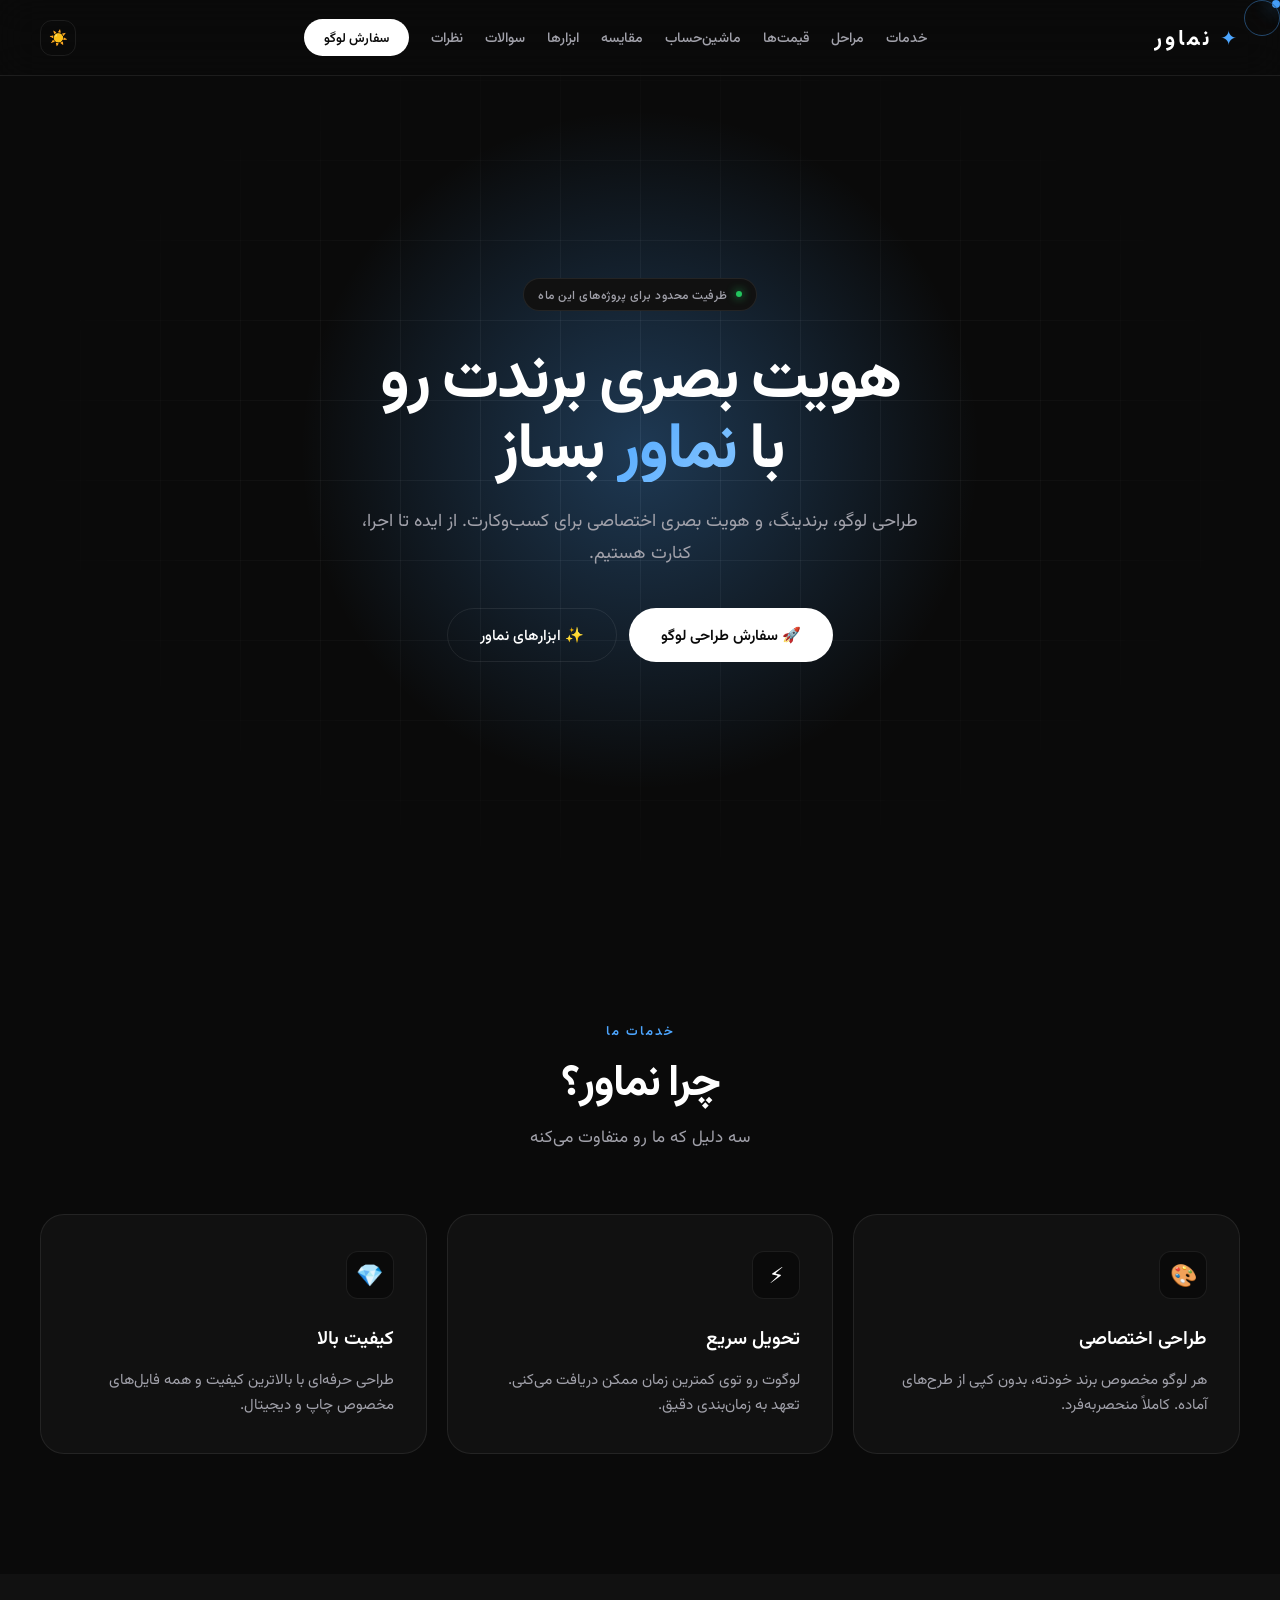
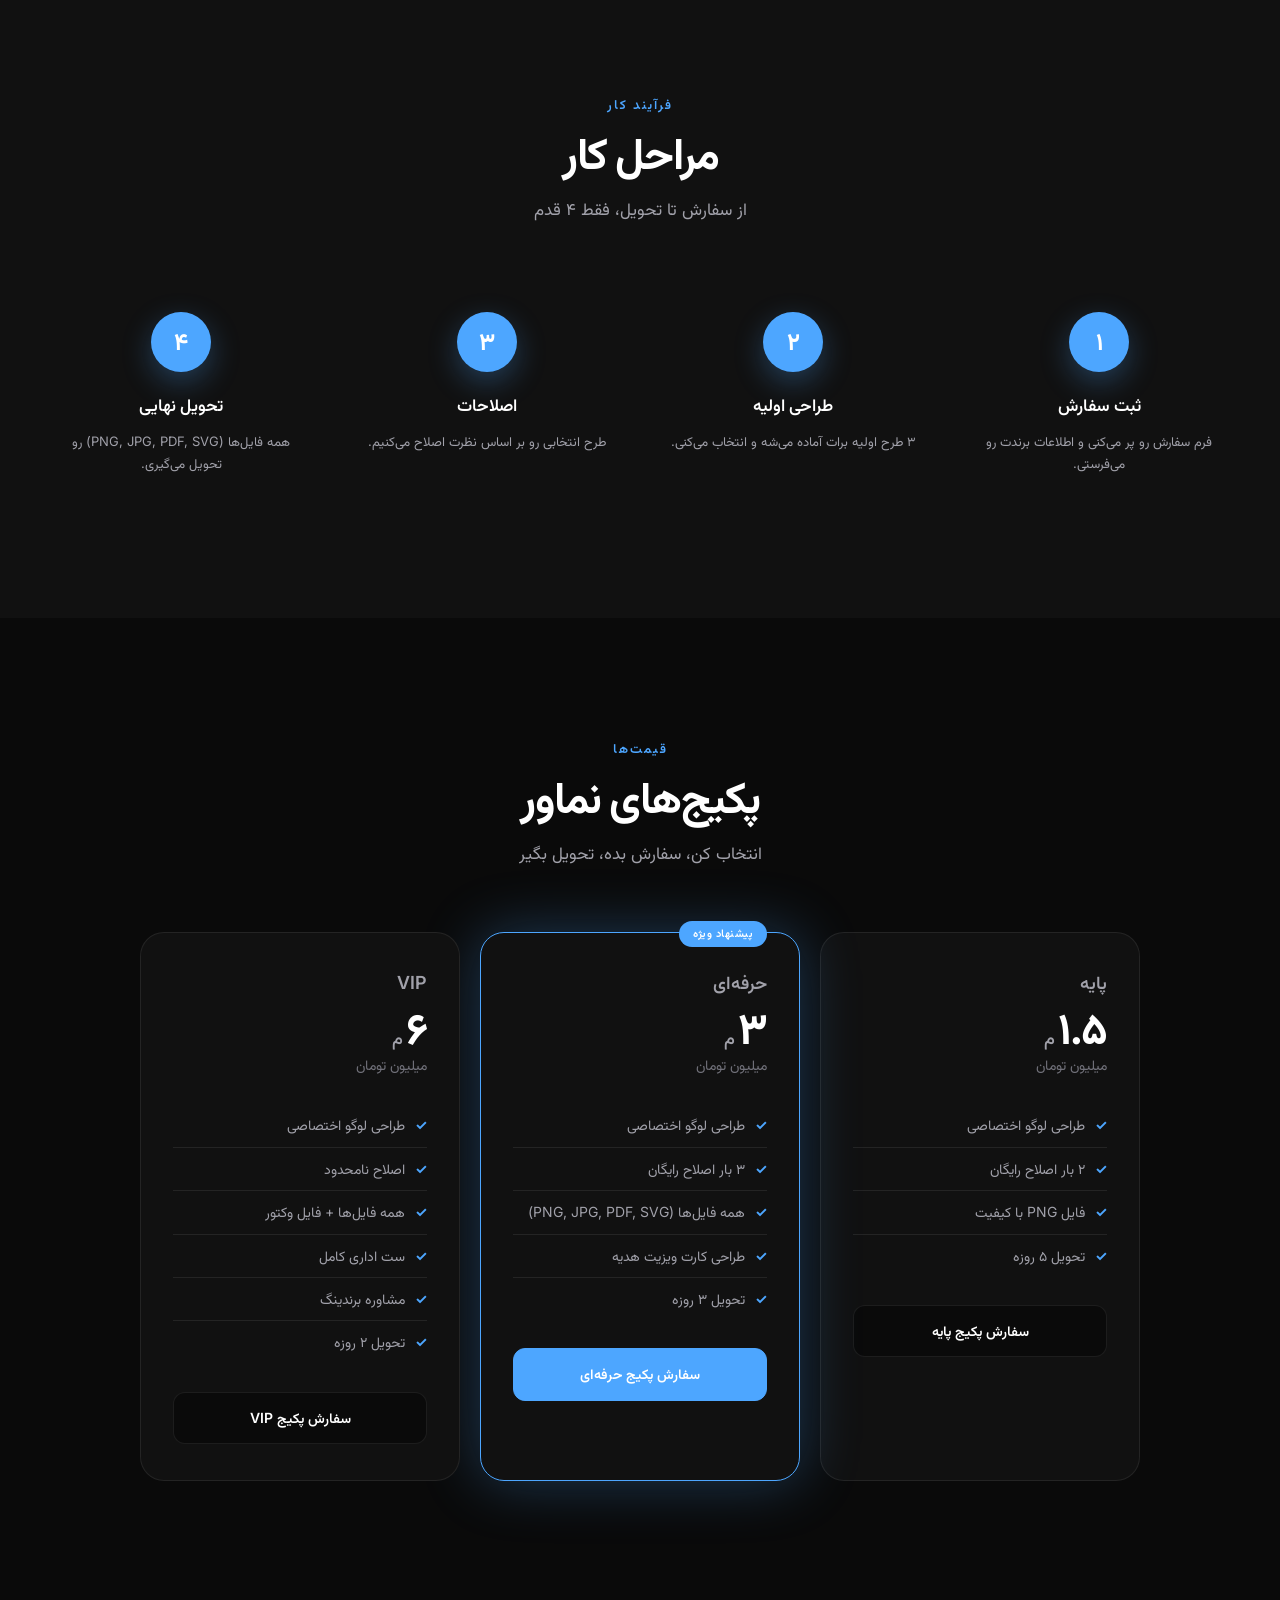
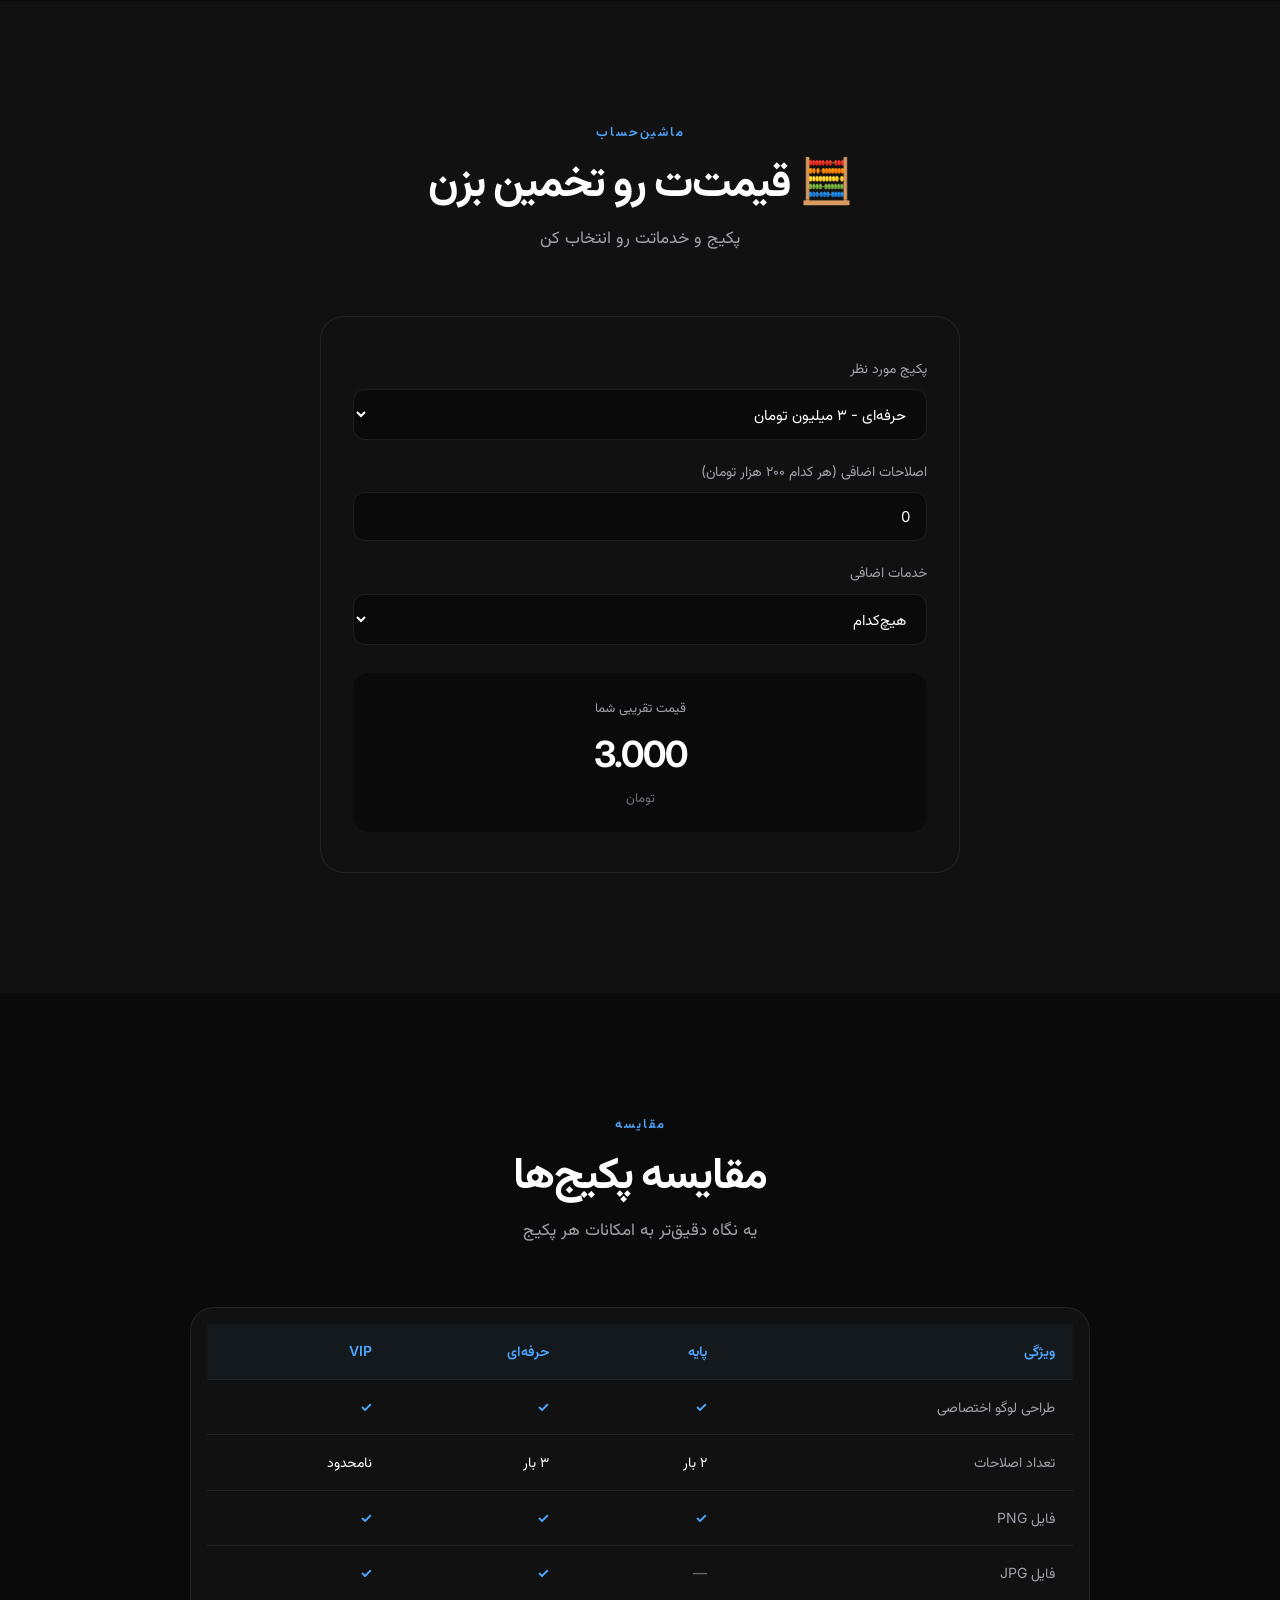
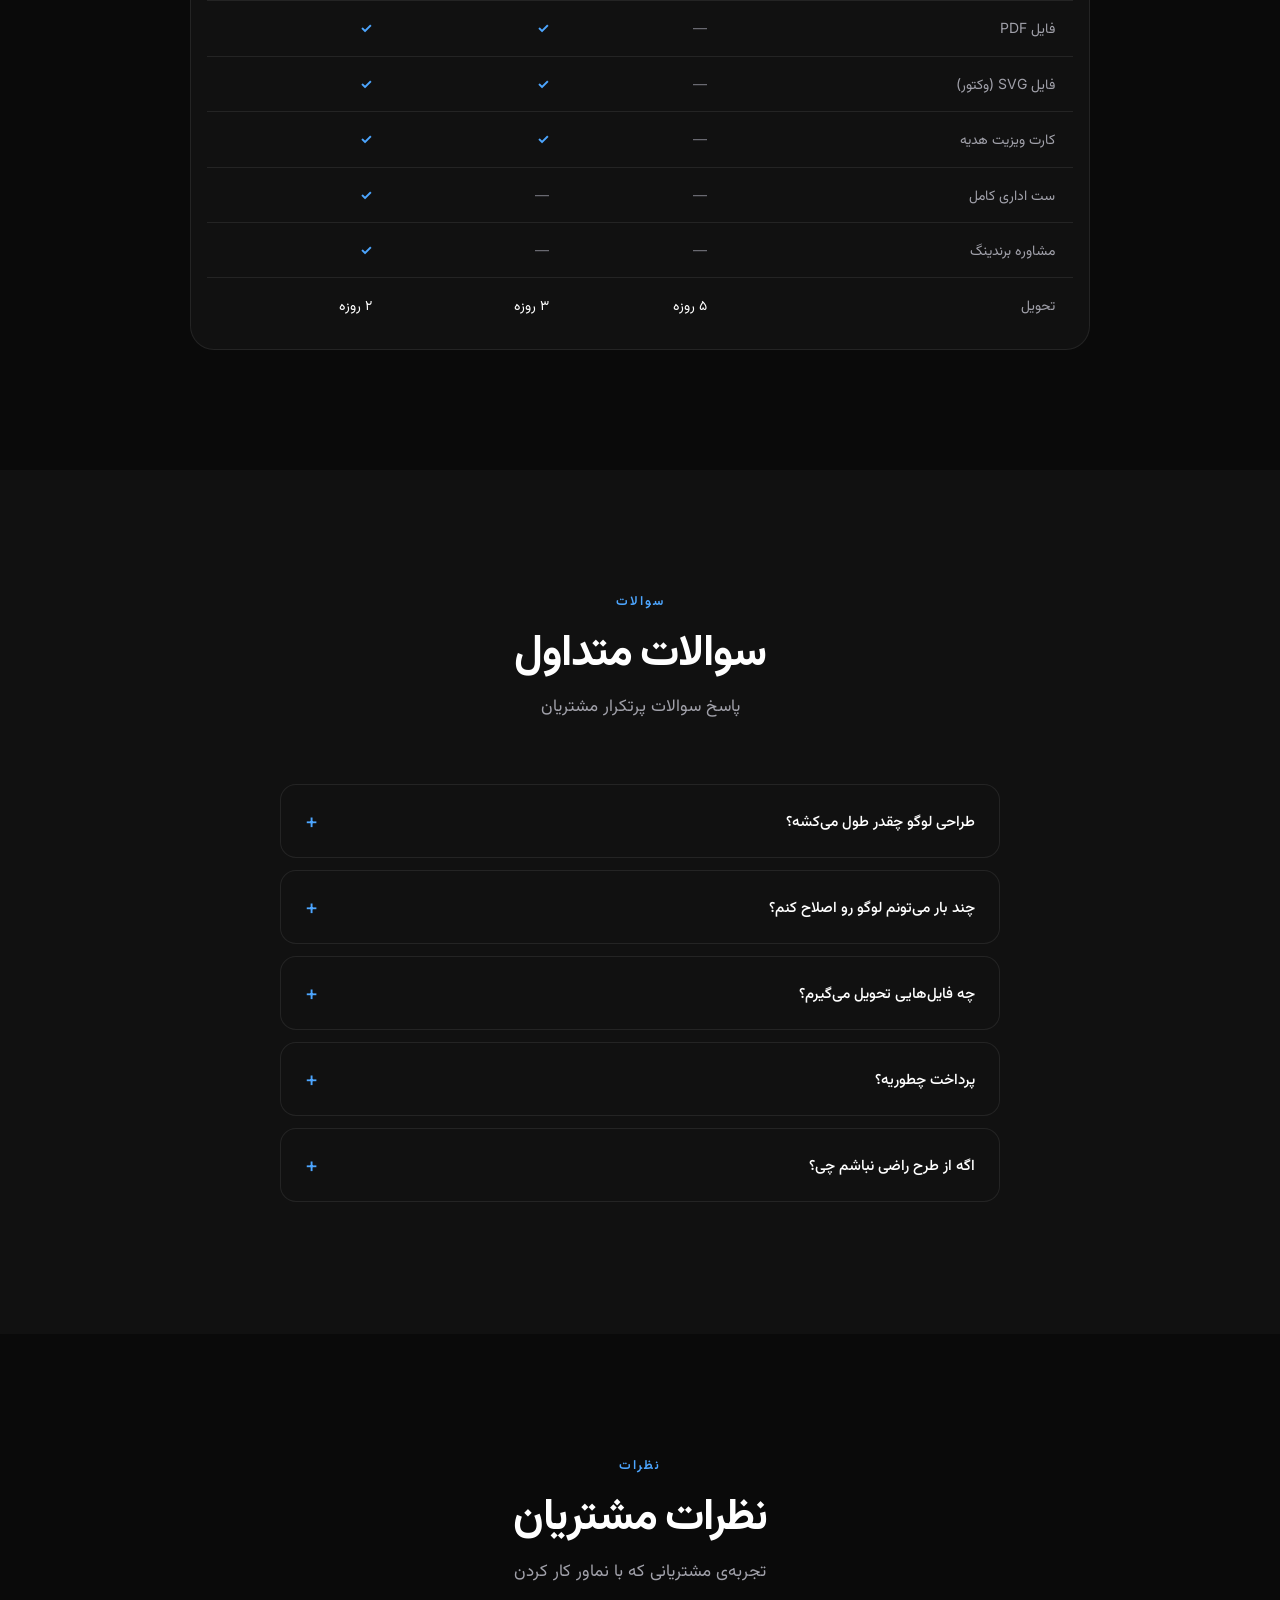
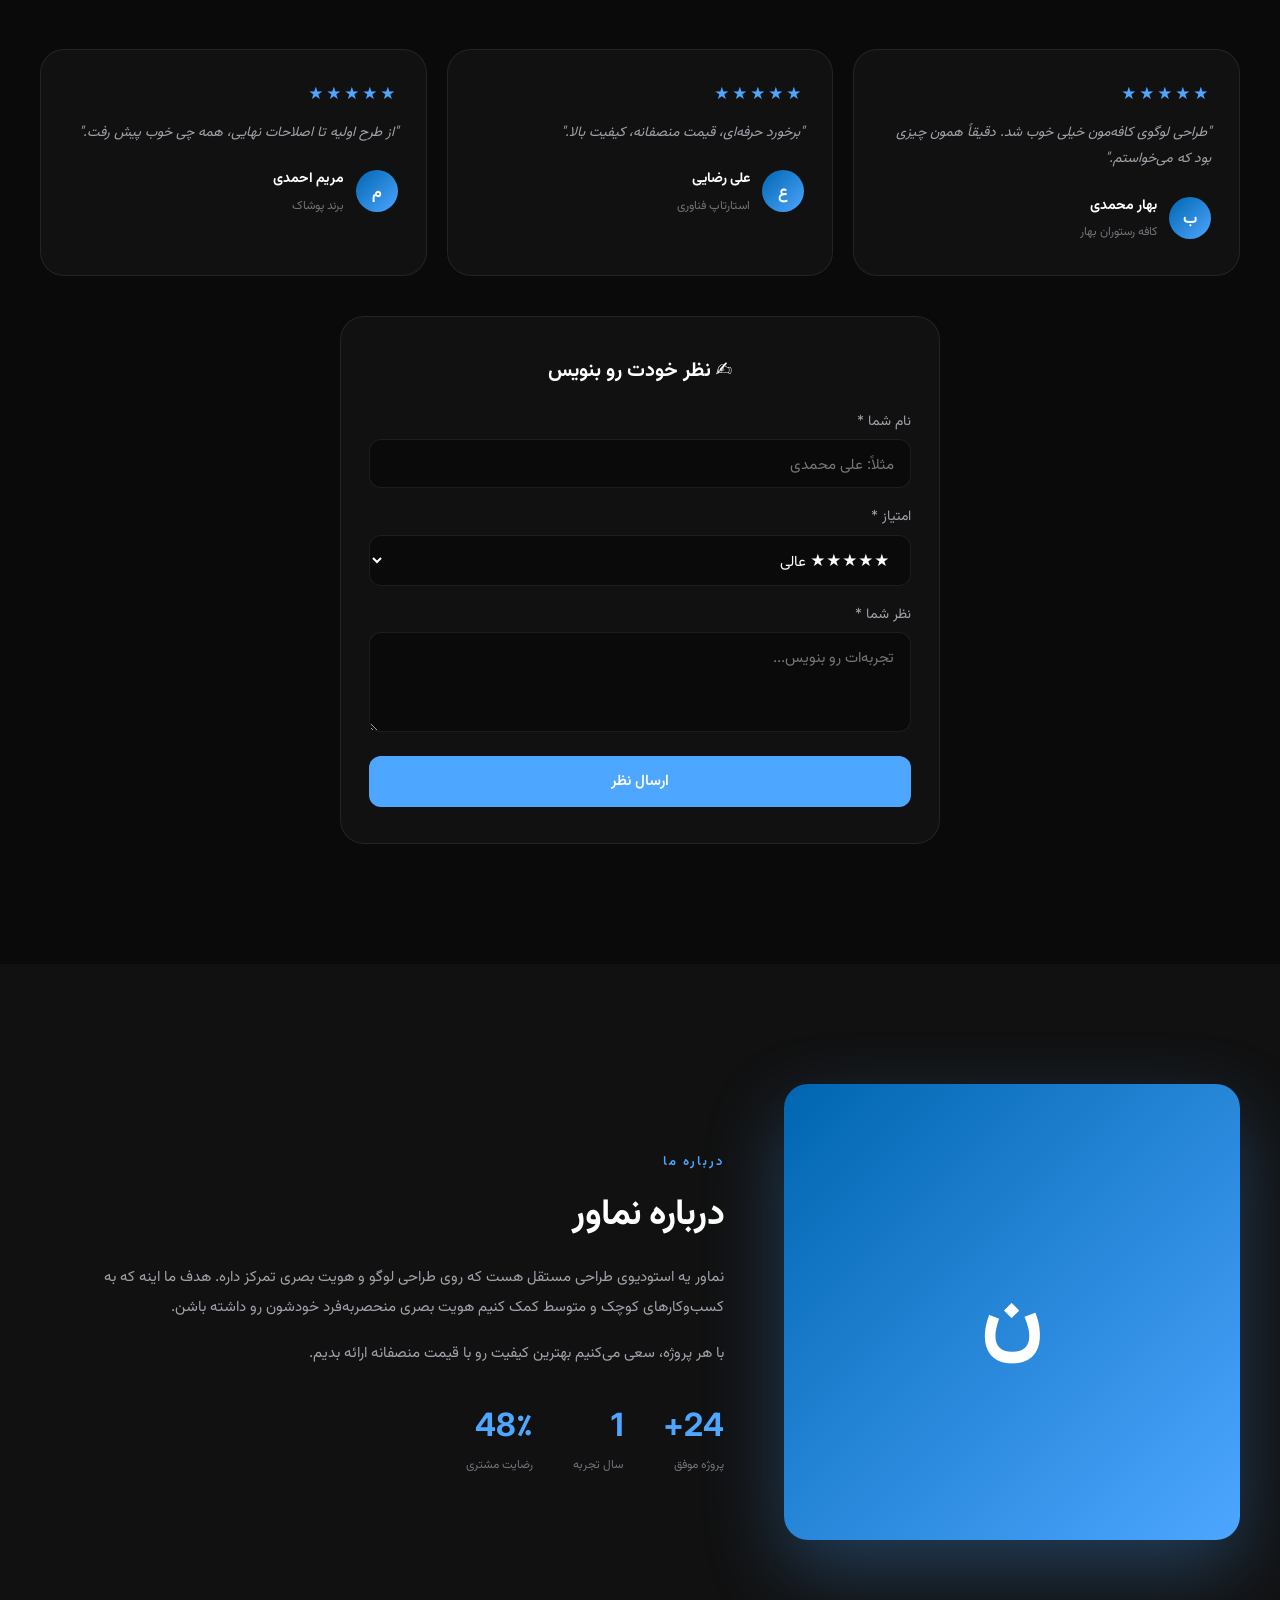
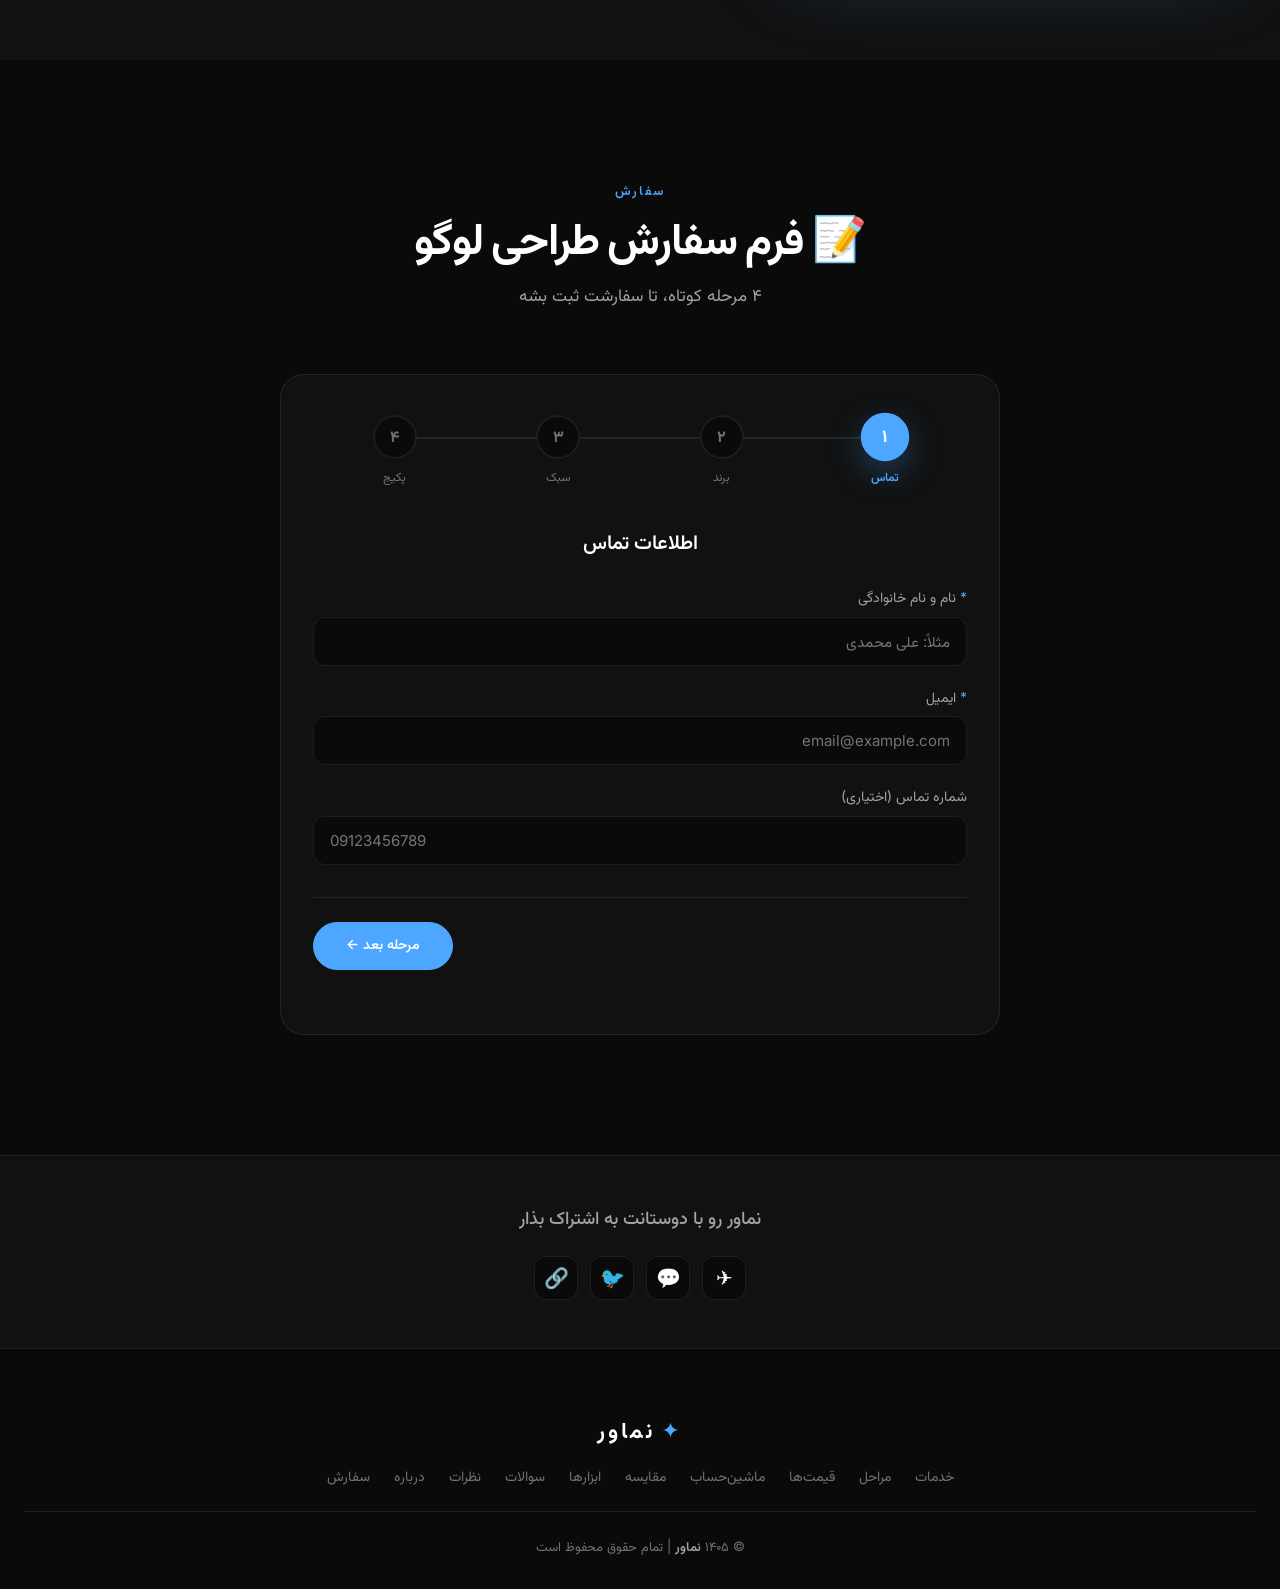
==== commit fc4bff2a: "Update index.html" ====
--- a/index.html
+++ b/index.html
@@ -6,760 +6,1477 @@
 <title>نماور | طراحی لوگوی اختصاصی و برندینگ حرفه‌ای</title>
 <meta name="description" content="نماور - طراحی لوگو، برندینگ، و هویت بصری اختصاصی برای کسب‌وکار شما.">
 <meta name="theme-color" content="#0a0a0a">
-
 <link rel="preconnect" href="https://fonts.googleapis.com">
 <link rel="preconnect" href="https://fonts.gstatic.com" crossorigin>
 <link href="https://fonts.googleapis.com/css2?family=Inter:wght@300;400;500;600;700;800&family=Vazirmatn:wght@300;400;500;600;700&display=swap" rel="stylesheet">
-<link rel="stylesheet" href="assets/css/main.css">
+<style>
+  :root {
+    --bg-primary: #0a0a0a;
+    --bg-secondary: #111;
+    --text-primary: #fff;
+    --text-secondary: #a1a1aa;
+    --text-muted: #71717a;
+    --border: rgba(255, 255, 255, 0.08);
+    --border-hover: rgba(77, 166, 255, 0.5);
+    --accent: #4da6ff;
+    --accent-dark: #0066b1;
+    --accent-light: #7cc0ff;
+    --glow: rgba(77, 166, 255, 0.3);
+    --success: #22c55e;
+    --radius-md: 12px;
+    --radius-lg: 16px;
+    --radius-xl: 24px;
+    --radius-full: 9999px;
+    --transition: 0.3s cubic-bezier(0.4, 0, 0.2, 1);
+  }
+  [data-theme="light"] {
+    --bg-primary: #fafafa;
+    --bg-secondary: #ffffff;
+    --text-primary: #09090b;
+    --text-secondary: #52525b;
+    --text-muted: #a1a1aa;
+    --border: rgba(0, 0, 0, 0.08);
+    --border-hover: rgba(0, 102, 177, 0.4);
+    --glow: rgba(0, 102, 177, 0.2);
+  }
+  * { margin: 0; padding: 0; box-sizing: border-box; }
+  html { scroll-behavior: smooth; scroll-padding-top: 80px; }
+  body {
+    font-family: 'Inter', 'Vazirmatn', system-ui, sans-serif;
+    background: var(--bg-primary);
+    color: var(--text-primary);
+    direction: rtl;
+    overflow-x: hidden;
+    -webkit-font-smoothing: antialiased;
+    transition: background var(--transition), color var(--transition);
+    line-height: 1.6;
+    cursor: none;
+  }
+  a, button, select, input, textarea { cursor: none; }
+
+  .cursor {
+    position: fixed; width: 8px; height: 8px;
+    background: var(--accent); border-radius: 50%;
+    pointer-events: none; z-index: 99999;
+    transition: transform 0.1s;
+    box-shadow: 0 0 20px var(--accent);
+    mix-blend-mode: difference;
+  }
+  .cursor-follower {
+    position: fixed; width: 36px; height: 36px;
+    border: 1.5px solid var(--accent); border-radius: 50%;
+    pointer-events: none; z-index: 99998;
+    transition: transform 0.3s ease-out, width 0.3s, height 0.3s, opacity 0.3s;
+    opacity: 0.4;
+  }
+  @media (max-width: 768px) {
+    .cursor, .cursor-follower { display: none; }
+    body, a, button, select, input, textarea { cursor: auto; }
+  }
+
+  .progress-bar {
+    position: fixed; top: 0; right: 0;
+    height: 2px;
+    background: linear-gradient(90deg, var(--accent-dark), var(--accent), var(--accent-light));
+    width: 0%; z-index: 9999;
+    transition: width 0.1s;
+    box-shadow: 0 0 10px var(--accent);
+  }
+
+  #particles {
+    position: fixed; top: 0; left: 0;
+    width: 100%; height: 100%;
+    z-index: 0; pointer-events: none; opacity: 0.3;
+  }
+
+  header {
+    position: fixed; top: 0; left: 0;
+    width: 100%; padding: 16px 40px;
+    display: flex; align-items: center; justify-content: space-between;
+    background: rgba(10, 10, 10, 0.6);
+    backdrop-filter: blur(20px);
+    border-bottom: 1px solid var(--border);
+    z-index: 100;
+    transition: transform var(--transition), background var(--transition);
+  }
+  [data-theme="light"] header { background: rgba(255, 255, 255, 0.7); }
+  header.hidden { transform: translateY(-100%); }
+  .logo {
+    font-size: 22px; font-weight: 700; letter-spacing: 3px;
+    cursor: pointer; position: relative; overflow: hidden;
+    padding: 4px 0; display: flex; align-items: center; gap: 8px;
+    text-decoration: none; color: var(--text-primary);
+  }
+  .logo .logo-mark { color: var(--accent); font-size: 20px; }
+  .logo::after {
+    content: ''; position: absolute; top: 0; left: -100%;
+    width: 50%; height: 100%;
+    background: linear-gradient(90deg, transparent, rgba(77, 166, 255, 0.4), transparent);
+    animation: logoShine 4s infinite;
+  }
+  @keyframes logoShine { 0% { left: -100%; } 100% { left: 200%; } }
+  nav { display: flex; gap: 22px; align-items: center; }
+  nav a {
+    color: var(--text-secondary); text-decoration: none;
+    font-size: 14px; font-weight: 500;
+    transition: color var(--transition);
+    position: relative; white-space: nowrap;
+  }
+  nav a::after {
+    content: ''; position: absolute; bottom: -6px; right: 0;
+    width: 0; height: 1.5px; background: var(--accent);
+    transition: width var(--transition);
+  }
+  nav a:hover::after { width: 100%; }
+  nav a:hover { color: var(--accent); }
+  .nav-cta {
+    background: var(--text-primary); color: var(--bg-primary) !important;
+    padding: 8px 20px; border-radius: var(--radius-full);
+    font-weight: 600; font-size: 13px;
+    transition: all var(--transition);
+  }
+  .nav-cta::after { display: none; }
+  .nav-cta:hover {
+    background: var(--accent); color: #fff;
+    transform: translateY(-1px);
+    box-shadow: 0 8px 25px var(--glow);
+  }
+  .header-actions { display: flex; gap: 12px; align-items: center; }
+  .theme-toggle {
+    background: transparent; border: 1px solid var(--border);
+    color: var(--text-secondary);
+    width: 36px; height: 36px;
+    border-radius: var(--radius-md);
+    cursor: pointer; display: flex; align-items: center; justify-content: center;
+    font-size: 15px; transition: all var(--transition);
+  }
+  .theme-toggle:hover {
+    background: var(--bg-secondary); color: var(--accent);
+    border-color: var(--border-hover);
+  }
+  .mobile-toggle {
+    display: none; background: none; border: none; cursor: pointer;
+    flex-direction: column; gap: 5px; padding: 8px; z-index: 110;
+  }
+  .mobile-toggle span {
+    display: block; width: 22px; height: 2px;
+    background: var(--text-primary); transition: all var(--transition);
+  }
+  .mobile-toggle.active span:nth-child(1) { transform: translateY(7px) rotate(45deg); }
+  .mobile-toggle.active span:nth-child(2) { opacity: 0; }
+  .mobile-toggle.active span:nth-child(3) { transform: translateY(-7px) rotate(-45deg); }
+
+  .hero {
+    position: relative; min-height: 100vh;
+    display: flex; align-items: center; justify-content: center;
+    padding: 120px 24px 80px;
+    background: var(--bg-primary);
+    text-align: center; overflow: hidden;
+  }
+  .hero-grid {
+    position: absolute; inset: 0;
+    background-image:
+      linear-gradient(var(--border) 1px, transparent 1px),
+      linear-gradient(90deg, var(--border) 1px, transparent 1px);
+    background-size: 80px 80px;
+    mask-image: radial-gradient(ellipse at center, black 0%, transparent 70%);
+    -webkit-mask-image: radial-gradient(ellipse at center, black 0%, transparent 70%);
+    z-index: 0;
+  }
+  .hero-glow {
+    position: absolute; top: 50%; left: 50%;
+    width: 800px; height: 800px;
+    transform: translate(-50%, -50%);
+    background: radial-gradient(circle, var(--glow) 0%, transparent 60%);
+    z-index: 0;
+    animation: heroGlow 8s infinite ease-in-out;
+  }
+  @keyframes heroGlow {
+    0%, 100% { transform: translate(-50%, -50%) scale(1); opacity: 0.5; }
+    50% { transform: translate(-50%, -50%) scale(1.2); opacity: 0.8; }
+  }
+  .hero-content { position: relative; z-index: 2; max-width: 800px; }
+  .hero-badge {
+    display: inline-flex; align-items: center; gap: 8px;
+    padding: 6px 14px; background: var(--bg-secondary);
+    border: 1px solid var(--border); border-radius: var(--radius-full);
+    color: var(--text-secondary); font-size: 12px; font-weight: 500;
+    letter-spacing: 0.5px; margin-bottom: 28px;
+    animation: fadeIn 0.8s;
+  }
+  .hero-badge .dot {
+    width: 6px; height: 6px; border-radius: 50%;
+    background: var(--success); box-shadow: 0 0 10px var(--success);
+    animation: dotPulse 2s infinite;
+  }
+  @keyframes dotPulse { 0%, 100% { opacity: 1; } 50% { opacity: 0.5; } }
+  @keyframes fadeIn {
+    from { opacity: 0; transform: translateY(-8px); }
+    to { opacity: 1; transform: translateY(0); }
+  }
+  .hero h1 {
+    font-size: 64px; font-weight: 700; line-height: 1.1;
+    margin-bottom: 24px; letter-spacing: -1.5px;
+    animation: fadeIn 0.8s 0.1s backwards;
+  }
+  .hero h1 .gradient-text {
+    background: linear-gradient(135deg, var(--accent) 0%, var(--accent-light) 50%, var(--accent) 100%);
+    background-size: 200% auto;
+    -webkit-background-clip: text; -webkit-text-fill-color: transparent;
+    background-clip: text; animation: textShine 4s infinite;
+  }
+  @keyframes textShine {
+    0%, 100% { background-position: 0% center; }
+    50% { background-position: 100% center; }
+  }
+  .hero p {
+    font-size: 18px; color: var(--text-secondary); line-height: 1.8;
+    margin-bottom: 40px; max-width: 600px; margin-left: auto; margin-right: auto;
+    animation: fadeIn 0.8s 0.2s backwards;
+  }
+  .hero-btns {
+    display: flex; gap: 12px; justify-content: center; flex-wrap: wrap;
+    animation: fadeIn 0.8s 0.3s backwards;
+  }
+  .btn-primary {
+    display: inline-flex; align-items: center; gap: 8px;
+    padding: 14px 32px;
+    background: var(--text-primary); color: var(--bg-primary);
+    text-decoration: none; border-radius: var(--radius-full);
+    font-size: 15px; font-weight: 600;
+    transition: all var(--transition);
+    border: none; cursor: pointer; font-family: inherit;
+  }
+  .btn-primary:hover {
+    transform: translateY(-2px);
+    box-shadow: 0 10px 30px rgba(0, 0, 0, 0.3);
+  }
+  .btn-secondary {
+    display: inline-flex; align-items: center; gap: 8px;
+    padding: 14px 32px;
+    background: transparent; color: var(--text-primary);
+    text-decoration: none; border: 1px solid var(--border);
+    border-radius: var(--radius-full);
+    font-size: 15px; font-weight: 500;
+    transition: all var(--transition);
+    cursor: pointer; font-family: inherit;
+  }
+  .btn-secondary:hover {
+    background: var(--bg-secondary); border-color: var(--border-hover);
+    transform: translateY(-2px);
+  }
+
+  section { position: relative; z-index: 1; padding: 120px 24px; }
+  .container { max-width: 1200px; margin: 0 auto; }
+  .section-eyebrow {
+    text-align: center; color: var(--accent);
+    font-size: 13px; font-weight: 600;
+    letter-spacing: 2px; text-transform: uppercase;
+    margin-bottom: 12px;
+  }
+  .section-title {
+    text-align: center; font-size: 44px; font-weight: 700;
+    letter-spacing: -1px; margin-bottom: 16px; line-height: 1.2;
+  }
+  .section-subtitle {
+    text-align: center; color: var(--text-secondary);
+    font-size: 17px; margin-bottom: 64px;
+    max-width: 600px; margin-left: auto; margin-right: auto;
+    line-height: 1.7;
+  }
+
+  .features-grid {
+    display: grid;
+    grid-template-columns: repeat(auto-fit, minmax(300px, 1fr));
+    gap: 20px;
+  }
+  .feature {
+    background: var(--bg-secondary);
+    border: 1px solid var(--border);
+    border-radius: var(--radius-xl);
+    padding: 36px 32px;
+    transition: all var(--transition);
+  }
+  .feature:hover {
+    border-color: var(--border-hover);
+    transform: translateY(-4px);
+    box-shadow: 0 20px 50px rgba(0, 0, 0, 0.3);
+  }
+  .feature-icon {
+    width: 48px; height: 48px; border-radius: var(--radius-md);
+    background: var(--bg-primary); border: 1px solid var(--border);
+    display: flex; align-items: center; justify-content: center;
+    font-size: 22px; margin-bottom: 24px;
+    transition: all var(--transition);
+  }
+  .feature:hover .feature-icon {
+    background: var(--accent); border-color: var(--accent);
+    transform: scale(1.05);
+  }
+  .feature h3 { font-size: 19px; font-weight: 600; margin-bottom: 12px; }
+  .feature p { font-size: 15px; color: var(--text-secondary); line-height: 1.7; }
+
+  .pricing-grid {
+    display: grid;
+    grid-template-columns: repeat(auto-fit, minmax(300px, 1fr));
+    gap: 20px; max-width: 1000px; margin: 0 auto;
+  }
+  .pricing-card {
+    background: var(--bg-secondary);
+    border: 1px solid var(--border);
+    border-radius: var(--radius-xl);
+    padding: 36px 32px;
+    transition: all var(--transition);
+    position: relative;
+  }
+  .pricing-card:hover {
+    border-color: var(--border-hover);
+    transform: translateY(-4px);
+    box-shadow: 0 20px 50px rgba(0, 0, 0, 0.3);
+  }
+  .pricing-card.featured {
+    border-color: var(--accent);
+    box-shadow: 0 0 60px var(--glow);
+  }
+  .pricing-badge {
+    position: absolute; top: -12px; right: 32px;
+    background: var(--accent); color: #fff;
+    padding: 4px 14px; border-radius: var(--radius-full);
+    font-size: 11px; font-weight: 600; letter-spacing: 0.5px;
+  }
+  .pricing-card h3 { font-size: 18px; font-weight: 600; margin-bottom: 8px; color: var(--text-secondary); }
+  .pricing-price {
+    font-size: 44px; font-weight: 700; letter-spacing: -1px;
+    margin-bottom: 4px; line-height: 1;
+  }
+  .pricing-price span { font-size: 18px; font-weight: 500; color: var(--text-secondary); margin-right: 4px; }
+  .pricing-period { font-size: 14px; color: var(--text-muted); margin-bottom: 28px; }
+  .pricing-features { list-style: none; margin-bottom: 28px; }
+  .pricing-features li {
+    padding: 10px 0; border-bottom: 1px solid var(--border);
+    color: var(--text-secondary); font-size: 14px;
+    display: flex; align-items: center; gap: 10px;
+  }
+  .pricing-features li::before { content: '✓'; color: var(--accent); font-weight: 700; font-size: 14px; }
+  .pricing-features li:last-child { border-bottom: none; }
+  .pricing-btn {
+    display: block; padding: 14px;
+    background: var(--bg-primary); border: 1px solid var(--border);
+    color: var(--text-primary); text-decoration: none;
+    border-radius: var(--radius-md);
+    font-weight: 600; font-size: 14px;
+    text-align: center; transition: all var(--transition);
+    font-family: inherit; cursor: pointer;
+  }
+  .pricing-btn:hover { background: var(--text-primary); color: var(--bg-primary); border-color: var(--text-primary); }
+  .pricing-card.featured .pricing-btn { background: var(--accent); color: #fff; border-color: var(--accent); }
+  .pricing-card.featured .pricing-btn:hover {
+    background: var(--accent-dark); border-color: var(--accent-dark);
+    transform: translateY(-2px); box-shadow: 0 10px 30px var(--glow);
+  }
+
+  .calc-wrapper {
+    max-width: 640px; margin: 0 auto;
+    background: var(--bg-secondary); border: 1px solid var(--border);
+    border-radius: var(--radius-xl); padding: 40px 32px;
+  }
+  .calc-group { margin-bottom: 20px; }
+  .calc-group label { display: block; margin-bottom: 10px; font-size: 14px; color: var(--text-secondary); }
+  .calc-group select, .calc-group input {
+    width: 100%; padding: 14px 16px;
+    background: var(--bg-primary); border: 1px solid var(--border);
+    border-radius: var(--radius-md); color: var(--text-primary);
+    font-family: inherit; font-size: 15px;
+  }
+  .calc-total {
+    text-align: center; padding: 24px;
+    background: var(--bg-primary); border-radius: var(--radius-lg);
+    margin-top: 28px;
+  }
+  .calc-total-label { font-size: 13px; color: var(--text-secondary); margin-bottom: 8px; }
+  .calc-total-price { font-size: 36px; font-weight: 700; letter-spacing: -1px; }
+  .calc-total-unit { font-size: 13px; color: var(--text-muted); margin-top: 4px; }
+
+  .comparison-table-wrapper {
+    max-width: 900px; margin: 0 auto; overflow-x: auto;
+    background: var(--bg-secondary); border: 1px solid var(--border);
+    border-radius: var(--radius-xl); padding: 16px;
+  }
+  .comparison-table { width: 100%; border-collapse: collapse; min-width: 600px; }
+  .comparison-table th, .comparison-table td {
+    padding: 16px 18px; text-align: right;
+    border-bottom: 1px solid var(--border); font-size: 14px;
+  }
+  .comparison-table th {
+    color: var(--accent); font-weight: 600;
+    background: rgba(77, 166, 255, 0.05);
+  }
+  .comparison-table tr:last-child td { border-bottom: none; }
+  .comparison-table td:first-child { color: var(--text-secondary); }
+  .comparison-table .check { color: var(--accent); font-weight: 700; }
+  .comparison-table .cross { color: var(--text-muted); }
+
+  .faq-list { max-width: 720px; margin: 0 auto; }
+  .faq-item {
+    background: var(--bg-secondary); border: 1px solid var(--border);
+    border-radius: var(--radius-lg); margin-bottom: 12px; overflow: hidden;
+  }
+  .faq-question {
+    padding: 20px 24px; cursor: pointer;
+    display: flex; justify-content: space-between; align-items: center;
+    font-size: 15px; font-weight: 500;
+  }
+  .faq-icon { color: var(--accent); font-size: 20px; transition: transform 0.3s; }
+  .faq-answer {
+    max-height: 0; overflow: hidden;
+    transition: max-height 0.4s ease, padding 0.4s ease;
+    padding: 0 24px; color: var(--text-secondary);
+    font-size: 14px; line-height: 1.8;
+  }
+
+  .testimonials-grid {
+    display: grid; grid-template-columns: repeat(auto-fit, minmax(280px, 1fr));
+    gap: 20px; margin-bottom: 40px;
+  }
+  .testimonial {
+    background: var(--bg-secondary); border: 1px solid var(--border);
+    border-radius: var(--radius-xl); padding: 32px 28px;
+    transition: all var(--transition);
+  }
+  .testimonial:hover { border-color: var(--border-hover); transform: translateY(-4px); }
+  .testimonial-stars { color: var(--accent); font-size: 15px; margin-bottom: 14px; letter-spacing: 2px; }
+  .testimonial-text {
+    font-size: 14px; color: var(--text-secondary);
+    line-height: 1.9; margin-bottom: 20px; font-style: italic;
+  }
+  .testimonial-author { display: flex; align-items: center; gap: 12px; }
+  .testimonial-avatar {
+    width: 42px; height: 42px; border-radius: 50%;
+    background: linear-gradient(135deg, var(--accent-dark), var(--accent));
+    display: flex; align-items: center; justify-content: center;
+    font-weight: 700; font-size: 16px; color: #fff;
+  }
+  .testimonial-info h4 { font-size: 14px; margin-bottom: 2px; }
+  .testimonial-info span { font-size: 12px; color: var(--text-muted); }
+  .review-form-wrapper {
+    max-width: 600px; margin: 0 auto;
+    background: var(--bg-secondary); border: 1px solid var(--border);
+    border-radius: var(--radius-xl); padding: 36px 28px;
+  }
+  .review-form-wrapper h3 { text-align: center; font-size: 20px; margin-bottom: 24px; }
+  .review-form-wrapper .form-group { margin-bottom: 16px; }
+  .review-form-wrapper label { display: block; margin-bottom: 8px; font-size: 14px; color: var(--text-secondary); }
+  .review-form-wrapper input, .review-form-wrapper textarea, .review-form-wrapper select {
+    width: 100%; padding: 12px 14px;
+    background: var(--bg-primary); border: 1px solid var(--border);
+    border-radius: var(--radius-md); color: var(--text-primary);
+    font-family: inherit; font-size: 14px;
+  }
+  .review-form-wrapper textarea { resize: vertical; min-height: 100px; }
+  .review-submit {
+    width: 100%; padding: 14px;
+    background: var(--accent); color: #fff;
+    border: none; border-radius: var(--radius-md);
+    font-family: inherit; font-size: 15px; font-weight: 600;
+    cursor: pointer; transition: all var(--transition);
+  }
+  .review-submit:hover {
+    background: var(--accent-dark); transform: translateY(-2px);
+    box-shadow: 0 10px 30px var(--glow);
+  }
+
+  .about-grid {
+    display: grid; grid-template-columns: 1fr 1.5fr;
+    gap: 60px; align-items: center;
+  }
+  .about-photo {
+    aspect-ratio: 1; border-radius: var(--radius-xl);
+    background: linear-gradient(135deg, var(--accent-dark), var(--accent));
+    display: flex; align-items: center; justify-content: center;
+    font-size: 90px; font-weight: 700; color: #fff;
+    box-shadow: 0 30px 80px var(--glow);
+    animation: floatPhoto 6s infinite ease-in-out;
+  }
+  @keyframes floatPhoto {
+    0%, 100% { transform: translateY(0); }
+    50% { transform: translateY(-12px); }
+  }
+  .about-text h2 { font-size: 36px; font-weight: 700; letter-spacing: -0.5px; margin-bottom: 20px; }
+  .about-text p { font-size: 15px; color: var(--text-secondary); line-height: 2; margin-bottom: 16px; }
+  .about-stats { display: flex; gap: 40px; margin-top: 32px; }
+  .about-stat-num { font-size: 32px; font-weight: 700; color: var(--accent); }
+  .about-stat-label { font-size: 12px; color: var(--text-muted); margin-top: 4px; }
+
+  .order-wrapper { max-width: 720px; margin: 0 auto; }
+  .order-form {
+    background: var(--bg-secondary); border: 1px solid var(--border);
+    border-radius: var(--radius-xl); padding: 40px 32px;
+  }
+  .order-steps {
+    display: flex; justify-content: space-between;
+    margin-bottom: 40px; position: relative;
+  }
+  .order-steps::before {
+    content: ''; position: absolute;
+    top: 22px; right: 10%; left: 10%;
+    height: 2px; background: var(--border); z-index: 0;
+  }
+  .order-step { position: relative; z-index: 1; text-align: center; flex: 1; }
+  .order-step-circle {
+    width: 44px; height: 44px; border-radius: 50%;
+    background: var(--bg-primary); border: 2px solid var(--border);
+    display: flex; align-items: center; justify-content: center;
+    margin: 0 auto 8px; font-size: 16px; font-weight: 700;
+    color: var(--text-muted); transition: all 0.4s;
+  }
+  .order-step.active .order-step-circle {
+    background: var(--accent); border-color: var(--accent);
+    color: #fff; transform: scale(1.1);
+    box-shadow: 0 10px 30px var(--glow);
+  }
+  .order-step.done .order-step-circle {
+    background: var(--accent); border-color: var(--accent); color: #fff;
+  }
+  .order-step-label { font-size: 12px; color: var(--text-muted); transition: color 0.3s; }
+  .order-step.active .order-step-label { color: var(--accent); font-weight: 600; }
+  .order-step-content { display: none; animation: slideIn 0.5s ease; }
+  .order-step-content.active { display: block; }
+  @keyframes slideIn {
+    from { opacity: 0; transform: translateX(-20px); }
+    to { opacity: 1; transform: translateX(0); }
+  }
+  .order-step-content h3 { text-align: center; font-size: 20px; font-weight: 600; margin-bottom: 28px; }
+  .form-group { margin-bottom: 20px; }
+  .form-group label { display: block; margin-bottom: 8px; font-size: 14px; color: var(--text-secondary); }
+  .form-group label .required { color: var(--accent); margin-left: 4px; }
+  .form-group input, .form-group select, .form-group textarea {
+    width: 100%; padding: 14px 16px;
+    background: var(--bg-primary); border: 1px solid var(--border);
+    border-radius: var(--radius-md); color: var(--text-primary);
+    font-family: inherit; font-size: 15px; transition: all var(--transition);
+  }
+  .form-group input:focus, .form-group select:focus, .form-group textarea:focus {
+    outline: none; border-color: var(--accent);
+    box-shadow: 0 0 0 3px var(--glow);
+  }
+  .form-group textarea { min-height: 100px; resize: vertical; }
+
+  .style-options {
+    display: grid; grid-template-columns: repeat(auto-fit, minmax(130px, 1fr));
+    gap: 10px; margin-bottom: 20px;
+  }
+  .style-option {
+    padding: 16px 12px; background: var(--bg-primary);
+    border: 1.5px solid var(--border); border-radius: var(--radius-md);
+    cursor: pointer; text-align: center; transition: all var(--transition);
+    font-family: inherit; color: var(--text-primary); font-size: 13px;
+  }
+  .style-option:hover { border-color: var(--accent); transform: translateY(-2px); }
+  .style-option.selected {
+    border-color: var(--accent); background: var(--bg-secondary);
+    box-shadow: 0 0 0 3px var(--glow);
+  }
+  .style-option .icon { font-size: 24px; display: block; margin-bottom: 6px; }
+
+  .color-picker-row { display: flex; gap: 10px; flex-wrap: wrap; margin-bottom: 20px; }
+  .color-pick {
+    width: 44px; height: 44px; border-radius: 50%;
+    border: 3px solid transparent; cursor: pointer;
+    transition: all var(--transition);
+  }
+  .color-pick:hover { transform: scale(1.15); box-shadow: 0 0 20px var(--glow); }
+  .color-pick.selected {
+    border-color: var(--text-primary); transform: scale(1.15);
+    box-shadow: 0 0 0 3px var(--glow);
+  }
+
+  .order-nav {
+    display: flex; gap: 12px; justify-content: space-between;
+    margin-top: 32px; padding-top: 24px;
+    border-top: 1px solid var(--border);
+  }
+  .order-nav-btn {
+    padding: 12px 32px; border-radius: var(--radius-full);
+    font-family: inherit; font-size: 14px; font-weight: 600;
+    cursor: pointer; transition: all var(--transition);
+    border: 1px solid var(--accent);
+  }
+  .order-nav-btn.prev { background: transparent; color: var(--accent); }
+  .order-nav-btn.prev:hover { background: var(--accent); color: #fff; }
+  .order-nav-btn.next {
+    background: var(--accent); color: #fff; border-color: var(--accent);
+    margin-right: auto;
+  }
+  .order-nav-btn.next:hover {
+    background: var(--accent-dark); transform: translateY(-2px);
+    box-shadow: 0 10px 30px var(--glow);
+  }
+
+  .share-section {
+    text-align: center; padding: 48px 24px;
+    background: var(--bg-secondary); border-top: 1px solid var(--border);
+  }
+  .share-section h3 {
+    font-size: 18px; margin-bottom: 24px;
+    color: var(--text-secondary); font-weight: 500;
+  }
+  .share-buttons { display: flex; gap: 12px; justify-content: center; flex-wrap: wrap; }
+  .share-btn {
+    width: 44px; height: 44px; border-radius: var(--radius-md);
+    display: flex; align-items: center; justify-content: center;
+    text-decoration: none; font-size: 20px;
+    transition: all var(--transition);
+    border: 1px solid var(--border); background: var(--bg-primary);
+    color: var(--text-primary);
+  }
+  .share-btn:hover {
+    transform: translateY(-4px); border-color: var(--accent);
+    box-shadow: 0 10px 25px var(--glow);
+  }
+  .share-btn.telegram:hover { background: #0088cc; color: #fff; border-color: #0088cc; }
+  .share-btn.whatsapp:hover { background: #25d366; color: #fff; border-color: #25d366; }
+  .share-btn.twitter:hover { background: #1da1f2; color: #fff; border-color: #1da1f2; }
+
+  footer {
+    background: var(--bg-primary); border-top: 1px solid var(--border);
+    padding: 64px 24px 32px; text-align: center;
+  }
+  .footer-logo { font-size: 22px; font-weight: 700; letter-spacing: 3px; margin-bottom: 16px; }
+  .footer-logo .logo-mark { color: var(--accent); margin-left: 6px; }
+  .footer-links { display: flex; gap: 24px; justify-content: center; flex-wrap: wrap; margin-bottom: 24px; }
+  .footer-links a { color: var(--text-muted); text-decoration: none; font-size: 14px; transition: color var(--transition); }
+  .footer-links a:hover { color: var(--accent); }
+  .footer-copy {
+    color: var(--text-muted); font-size: 13px;
+    padding-top: 24px; border-top: 1px solid var(--border);
+  }
+  .footer-copy strong { color: var(--text-secondary); font-weight: 600; }
+
+  .scroll-top {
+    position: fixed; bottom: 24px; right: 24px;
+    width: 44px; height: 44px; border-radius: var(--radius-md);
+    background: var(--bg-secondary); border: 1px solid var(--border);
+    display: flex; align-items: center; justify-content: center;
+    color: var(--text-secondary); font-size: 18px;
+    z-index: 90; opacity: 0; visibility: hidden;
+    transition: all var(--transition); cursor: pointer;
+  }
+  .scroll-top.visible { opacity: 1; visibility: visible; }
+  .scroll-top:hover {
+    background: var(--text-primary); color: var(--bg-primary);
+    transform: translateY(-2px);
+  }
+
+  .fade-up {
+    opacity: 0; transform: translateY(30px);
+    transition: all 0.8s cubic-bezier(0.4, 0, 0.2, 1);
+  }
+  .fade-up.visible { opacity: 1; transform: translateY(0); }
+
+  @media (max-width: 768px) {
+    header { padding: 14px 20px; }
+    .mobile-toggle { display: flex; }
+    nav {
+      position: fixed; top: 0; right: -100%;
+      width: 80%; max-width: 320px; height: 100vh;
+      background: var(--bg-primary); flex-direction: column;
+      align-items: flex-start; justify-content: flex-start;
+      padding: 100px 32px 32px; gap: 24px;
+      transition: right var(--transition);
+      border-left: 1px solid var(--border);
+      box-shadow: -10px 0 40px rgba(0, 0, 0, 0.5);
+    }
+    nav.open { right: 0; }
+    nav a { font-size: 17px; }
+    .hero h1 { font-size: 38px; letter-spacing: -1px; }
+    .hero p { font-size: 16px; }
+    .hero-btns { flex-direction: column; align-items: stretch; }
+    .btn-primary, .btn-secondary { justify-content: center; }
+    section { padding: 80px 20px; }
+    .section-title { font-size: 30px; }
+    .section-subtitle { font-size: 15px; margin-bottom: 40px; }
+    .about-grid { grid-template-columns: 1fr; gap: 40px; }
+    .about-photo { max-width: 220px; margin: 0 auto; font-size: 70px; }
+    .about-text h2 { font-size: 26px; }
+    .about-stats { justify-content: space-around; gap: 20px; }
+    .about-stat-num { font-size: 24px; }
+    .order-form { padding: 32px 22px; }
+    .calc-wrapper { padding: 32px 22px; }
+    .order-step-label { font-size: 10px; }
+    .order-step-circle { width: 38px; height: 38px; font-size: 14px; }
+    .scroll-top { bottom: 20px; right: 20px; }
+  }
+</style>
 </head>
 <body>
 
-  <div class="cursor" id="cursor"></div>
-  <div class="cursor-follower" id="cursorFollower"></div>
-  <div class="progress-bar" id="progressBar"></div>
-  <canvas id="particles"></canvas>
-
-  <header id="header">
-    <a href="index.html" class="logo">
-      <span class="logo-mark">✦</span>نماور
-    </a>
-    <nav id="nav">
-      <a href="#features">خدمات</a>
-      <a href="#steps">مراحل</a>
-      <a href="#pricing">قیمت‌ها</a>
-      <a href="#calculator">ماشین‌حساب</a>
-      <a href="#comparison">مقایسه</a>
-      <a href="tools.html">ابزارها</a>
-      <a href="#faq">سوالات</a>
-      <a href="#testimonials">نظرات</a>
-      <a href="#order" class="nav-cta">سفارش لوگو</a>
-    </nav>
-    <div class="header-actions">
-      <button class="theme-toggle" id="themeToggle" title="تغییر تم">🌙</button>
-      <button class="mobile-toggle" id="mobileToggle">
-        <span></span><span></span><span></span>
-      </button>
+<div class="cursor" id="cursor"></div>
+<div class="cursor-follower" id="cursorFollower"></div>
+<div class="progress-bar" id="progressBar"></div>
+<canvas id="particles"></canvas>
+
+<header id="header">
+  <a href="index.html" class="logo"><span class="logo-mark">✦</span>نماور</a>
+  <nav id="nav">
+    <a href="#features">خدمات</a>
+    <a href="#steps">مراحل</a>
+    <a href="#pricing">قیمت‌ها</a>
+    <a href="#calculator">ماشین‌حساب</a>
+    <a href="#comparison">مقایسه</a>
+    <a href="tools.html">ابزارها</a>
+    <a href="#faq">سوالات</a>
+    <a href="#testimonials">نظرات</a>
+    <a href="#order" class="nav-cta">سفارش لوگو</a>
+  </nav>
+  <div class="header-actions">
+    <button class="theme-toggle" id="themeToggle">🌙</button>
+    <button class="mobile-toggle" id="mobileToggle"><span></span><span></span><span></span></button>
+  </div>
+</header>
+
+<section class="hero">
+  <div class="hero-grid"></div>
+  <div class="hero-glow"></div>
+  <div class="hero-content">
+    <div class="hero-badge"><span class="dot"></span>ظرفیت محدود برای پروژه‌های این ماه</div>
+    <h1>هویت بصری برندت رو<br>با <span class="gradient-text">نماور</span> بساز</h1>
+    <p>طراحی لوگو، برندینگ، و هویت بصری اختصاصی برای کسب‌وکارت. از ایده تا اجرا، کنارت هستیم.</p>
+    <div class="hero-btns">
+      <a href="#order" class="btn-primary">🚀 سفارش طراحی لوگو</a>
+      <a href="tools.html" class="btn-secondary">✨ ابزارهای نماور</a>
     </div>
-  </header>
-
-  <!-- HERO -->
-  <section class="hero">
-    <div class="hero-grid"></div>
-    <div class="hero-glow"></div>
-    <div class="hero-content">
-      <div class="hero-badge">
-        <span class="dot"></span>
-        ظرفیت محدود برای پروژه‌های این ماه
-      </div>
-      <h1>
-        هویت بصری برندت رو<br>
-        با <span class="gradient-text">نماور</span> بساز
-      </h1>
-      <p>طراحی لوگو، برندینگ، و هویت بصری اختصاصی برای کسب‌وکارت. از ایده تا اجرا، کنارت هستیم.</p>
-      <div class="hero-btns">
-        <a href="#order" class="btn-primary">🚀 سفارش طراحی لوگو</a>
-        <a href="tools.html" class="btn-secondary">✨ ابزارهای نماور</a>
+  </div>
+</section>
+
+<section id="features">
+  <div class="container">
+    <div class="section-eyebrow">خدمات ما</div>
+    <h2 class="section-title fade-up">چرا نماور؟</h2>
+    <p class="section-subtitle fade-up">سه دلیل که ما رو متفاوت می‌کنه</p>
+    <div class="features-grid">
+      <div class="feature fade-up">
+        <div class="feature-icon">🎨</div>
+        <h3>طراحی اختصاصی</h3>
+        <p>هر لوگو مخصوص برند خودته، بدون کپی از طرح‌های آماده. کاملاً منحصربه‌فرد.</p>
+      </div>
+      <div class="feature fade-up">
+        <div class="feature-icon">⚡</div>
+        <h3>تحویل سریع</h3>
+        <p>لوگوت رو توی کمترین زمان ممکن دریافت می‌کنی. تعهد به زمان‌بندی دقیق.</p>
+      </div>
+      <div class="feature fade-up">
+        <div class="feature-icon">💎</div>
+        <h3>کیفیت بالا</h3>
+        <p>طراحی حرفه‌ای با بالاترین کیفیت و همه فایل‌های مخصوص چاپ و دیجیتال.</p>
       </div>
     </div>
-  </section>
-
-  <!-- FEATURES -->
-  <section id="features">
-    <div class="container">
-      <div class="section-eyebrow">خدمات ما</div>
-      <h2 class="section-title fade-up">چرا نماور؟</h2>
-      <p class="section-subtitle fade-up">سه دلیل که ما رو متفاوت می‌کنه</p>
-      <div class="features-grid">
-        <div class="feature fade-up">
-          <div class="feature-icon">🎨</div>
-          <h3>طراحی اختصاصی</h3>
-          <p>هر لوگو مخصوص برند خودته، بدون کپی از طرح‌های آماده. کاملاً منحصربه‌فرد.</p>
+  </div>
+</section>
+
+<section id="steps" style="background: var(--bg-secondary);">
+  <div class="container">
+    <div class="section-eyebrow">فرآیند کار</div>
+    <h2 class="section-title fade-up">مراحل کار</h2>
+    <p class="section-subtitle fade-up">از سفارش تا تحویل، فقط ۴ قدم</p>
+    <div style="display: grid; grid-template-columns: repeat(auto-fit, minmax(220px, 1fr)); gap: 24px;">
+      <div class="fade-up" style="text-align: center; padding: 24px 16px;">
+        <div style="width: 60px; height: 60px; margin: 0 auto 20px; border-radius: 50%; background: var(--accent); display: flex; align-items: center; justify-content: center; font-size: 24px; font-weight: 700; color: #fff; box-shadow: 0 10px 30px var(--glow);">۱</div>
+        <h3 style="font-size: 17px; font-weight: 600; margin-bottom: 10px;">ثبت سفارش</h3>
+        <p style="font-size: 13px; color: var(--text-secondary); line-height: 1.7;">فرم سفارش رو پر می‌کنی و اطلاعات برندت رو می‌فرستی.</p>
+      </div>
+      <div class="fade-up" style="text-align: center; padding: 24px 16px;">
+        <div style="width: 60px; height: 60px; margin: 0 auto 20px; border-radius: 50%; background: var(--accent); display: flex; align-items: center; justify-content: center; font-size: 24px; font-weight: 700; color: #fff; box-shadow: 0 10px 30px var(--glow);">۲</div>
+        <h3 style="font-size: 17px; font-weight: 600; margin-bottom: 10px;">طراحی اولیه</h3>
+        <p style="font-size: 13px; color: var(--text-secondary); line-height: 1.7;">۳ طرح اولیه برات آماده می‌شه و انتخاب می‌کنی.</p>
+      </div>
+      <div class="fade-up" style="text-align: center; padding: 24px 16px;">
+        <div style="width: 60px; height: 60px; margin: 0 auto 20px; border-radius: 50%; background: var(--accent); display: flex; align-items: center; justify-content: center; font-size: 24px; font-weight: 700; color: #fff; box-shadow: 0 10px 30px var(--glow);">۳</div>
+        <h3 style="font-size: 17px; font-weight: 600; margin-bottom: 10px;">اصلاحات</h3>
+        <p style="font-size: 13px; color: var(--text-secondary); line-height: 1.7;">طرح انتخابی رو بر اساس نظرت اصلاح می‌کنیم.</p>
+      </div>
+      <div class="fade-up" style="text-align: center; padding: 24px 16px;">
+        <div style="width: 60px; height: 60px; margin: 0 auto 20px; border-radius: 50%; background: var(--accent); display: flex; align-items: center; justify-content: center; font-size: 24px; font-weight: 700; color: #fff; box-shadow: 0 10px 30px var(--glow);">۴</div>
+        <h3 style="font-size: 17px; font-weight: 600; margin-bottom: 10px;">تحویل نهایی</h3>
+        <p style="font-size: 13px; color: var(--text-secondary); line-height: 1.7;">همه فایل‌ها (PNG, JPG, PDF, SVG) رو تحویل می‌گیری.</p>
+      </div>
+    </div>
+  </div>
+</section>
+
+<section id="pricing">
+  <div class="container">
+    <div class="section-eyebrow">قیمت‌ها</div>
+    <h2 class="section-title fade-up">پکیج‌های نماور</h2>
+    <p class="section-subtitle fade-up">انتخاب کن، سفارش بده، تحویل بگیر</p>
+    <div class="pricing-grid">
+      <div class="pricing-card fade-up">
+        <h3>پایه</h3>
+        <div class="pricing-price">۱.۵<span>م</span></div>
+        <div class="pricing-period">میلیون تومان</div>
+        <ul class="pricing-features">
+          <li>طراحی لوگو اختصاصی</li>
+          <li>۲ بار اصلاح رایگان</li>
+          <li>فایل PNG با کیفیت</li>
+          <li>تحویل ۵ روزه</li>
+        </ul>
+        <a href="#order" class="pricing-btn">سفارش پکیج پایه</a>
+      </div>
+      <div class="pricing-card featured fade-up">
+        <div class="pricing-badge">پیشنهاد ویژه</div>
+        <h3>حرفه‌ای</h3>
+        <div class="pricing-price">۳<span>م</span></div>
+        <div class="pricing-period">میلیون تومان</div>
+        <ul class="pricing-features">
+          <li>طراحی لوگو اختصاصی</li>
+          <li>۳ بار اصلاح رایگان</li>
+          <li>همه فایل‌ها (PNG, JPG, PDF, SVG)</li>
+          <li>طراحی کارت ویزیت هدیه</li>
+          <li>تحویل ۳ روزه</li>
+        </ul>
+        <a href="#order" class="pricing-btn">سفارش پکیج حرفه‌ای</a>
+      </div>
+      <div class="pricing-card fade-up">
+        <h3>VIP</h3>
+        <div class="pricing-price">۶<span>م</span></div>
+        <div class="pricing-period">میلیون تومان</div>
+        <ul class="pricing-features">
+          <li>طراحی لوگو اختصاصی</li>
+          <li>اصلاح نامحدود</li>
+          <li>همه فایل‌ها + فایل وکتور</li>
+          <li>ست اداری کامل</li>
+          <li>مشاوره برندینگ</li>
+          <li>تحویل ۲ روزه</li>
+        </ul>
+        <a href="#order" class="pricing-btn">سفارش پکیج VIP</a>
+      </div>
+    </div>
+  </div>
+</section>
+
+<section id="calculator" style="background: var(--bg-secondary);">
+  <div class="container">
+    <div class="section-eyebrow">ماشین‌حساب</div>
+    <h2 class="section-title fade-up">🧮 قیمت‌ت رو تخمین بزن</h2>
+    <p class="section-subtitle fade-up">پکیج و خدماتت رو انتخاب کن</p>
+    <div class="calc-wrapper fade-up">
+      <div class="calc-group">
+        <label>پکیج مورد نظر</label>
+        <select id="calcPackage">
+          <option value="1.5">پایه - ۱.۵ میلیون تومان</option>
+          <option value="3" selected>حرفه‌ای - ۳ میلیون تومان</option>
+          <option value="6">VIP - ۶ میلیون تومان</option>
+        </select>
+      </div>
+      <div class="calc-group">
+        <label>اصلاحات اضافی (هر کدام ۲۰۰ هزار تومان)</label>
+        <input type="number" id="calcRevisions" value="0" min="0" max="20">
+      </div>
+      <div class="calc-group">
+        <label>خدمات اضافی</label>
+        <select id="calcExtras">
+          <option value="0">هیچ‌کدام</option>
+          <option value="1">طراحی کارت ویزیت - ۱ میلیون</option>
+          <option value="1.5">طراحی سربرگ - ۱.۵ میلیون</option>
+          <option value="2.5">ست اداری کامل - ۲.۵ میلیون</option>
+          <option value="3">مشاوره برندینگ - ۳ میلیون</option>
+        </select>
+      </div>
+      <div class="calc-total">
+        <div class="calc-total-label">قیمت تقریبی شما</div>
+        <div class="calc-total-price" id="calcTotal">۳.۰۰۰.۰۰۰</div>
+        <div class="calc-total-unit">تومان</div>
+      </div>
+    </div>
+  </div>
+</section>
+
+<section id="comparison">
+  <div class="container">
+    <div class="section-eyebrow">مقایسه</div>
+    <h2 class="section-title fade-up">مقایسه پکیج‌ها</h2>
+    <p class="section-subtitle fade-up">یه نگاه دقیق‌تر به امکانات هر پکیج</p>
+    <div class="comparison-table-wrapper fade-up">
+      <table class="comparison-table">
+        <thead>
+          <tr><th>ویژگی</th><th>پایه</th><th>حرفه‌ای</th><th>VIP</th></tr>
+        </thead>
+        <tbody>
+          <tr><td>طراحی لوگو اختصاصی</td><td class="check">✓</td><td class="check">✓</td><td class="check">✓</td></tr>
+          <tr><td>تعداد اصلاحات</td><td>۲ بار</td><td>۳ بار</td><td>نامحدود</td></tr>
+          <tr><td>فایل PNG</td><td class="check">✓</td><td class="check">✓</td><td class="check">✓</td></tr>
+          <tr><td>فایل JPG</td><td class="cross">—</td><td class="check">✓</td><td class="check">✓</td></tr>
+          <tr><td>فایل PDF</td><td class="cross">—</td><td class="check">✓</td><td class="check">✓</td></tr>
+          <tr><td>فایل SVG (وکتور)</td><td class="cross">—</td><td class="check">✓</td><td class="check">✓</td></tr>
+          <tr><td>کارت ویزیت هدیه</td><td class="cross">—</td><td class="check">✓</td><td class="check">✓</td></tr>
+          <tr><td>ست اداری کامل</td><td class="cross">—</td><td class="cross">—</td><td class="check">✓</td></tr>
+          <tr><td>مشاوره برندینگ</td><td class="cross">—</td><td class="cross">—</td><td class="check">✓</td></tr>
+          <tr><td>تحویل</td><td>۵ روزه</td><td>۳ روزه</td><td>۲ روزه</td></tr>
+        </tbody>
+      </table>
+    </div>
+  </div>
+</section>
+
+<section id="faq" style="background: var(--bg-secondary);">
+  <div class="container">
+    <div class="section-eyebrow">سوالات</div>
+    <h2 class="section-title fade-up">سوالات متداول</h2>
+    <p class="section-subtitle fade-up">پاسخ سوالات پرتکرار مشتریان</p>
+    <div class="faq-list">
+      <div class="faq-item fade-up">
+        <div class="faq-question"><span>طراحی لوگو چقدر طول می‌کشه؟</span><span class="faq-icon">+</span></div>
+        <div class="faq-answer">بسته به پکیج انتخابی، بین ۲ تا ۵ روز کاری.</div>
+      </div>
+      <div class="faq-item fade-up">
+        <div class="faq-question"><span>چند بار می‌تونم لوگو رو اصلاح کنم؟</span><span class="faq-icon">+</span></div>
+        <div class="faq-answer">پایه ۲ بار، حرفه‌ای ۳ بار، VIP اصلاحات نامحدود.</div>
+      </div>
+      <div class="faq-item fade-up">
+        <div class="faq-question"><span>چه فایل‌هایی تحویل می‌گیرم؟</span><span class="faq-icon">+</span></div>
+        <div class="faq-answer">PNG همه پکیج‌ها. حرفه‌ای و VIP: JPG، PDF، SVG.</div>
+      </div>
+      <div class="faq-item fade-up">
+        <div class="faq-question"><span>پرداخت چطوریه؟</span><span class="faq-icon">+</span></div>
+        <div class="faq-answer">۵۰٪ پیش‌پرداخت، ۵۰٪ موقع تحویل.</div>
+      </div>
+      <div class="faq-item fade-up">
+        <div class="faq-question"><span>اگه از طرح راضی نباشم چی؟</span><span class="faq-icon">+</span></div>
+        <div class="faq-answer">۳ طرح اولیه، اگه نپسندی طرح جدید یا برگشت هزینه.</div>
+      </div>
+    </div>
+  </div>
+</section>
+
+<section id="testimonials">
+  <div class="container">
+    <div class="section-eyebrow">نظرات</div>
+    <h2 class="section-title fade-up">نظرات مشتریان</h2>
+    <p class="section-subtitle fade-up">تجربه‌ی مشتریانی که با نماور کار کردن</p>
+    <div class="testimonials-grid" id="testimonialsList">
+      <div class="testimonial fade-up">
+        <div class="testimonial-stars">★★★★★</div>
+        <p class="testimonial-text">"طراحی لوگوی کافه‌مون خیلی خوب شد. دقیقاً همون چیزی بود که می‌خواستم."</p>
+        <div class="testimonial-author">
+          <div class="testimonial-avatar">ب</div>
+          <div class="testimonial-info"><h4>بهار محمدی</h4><span>کافه رستوران بهار</span></div>
         </div>
-        <div class="feature fade-up">
-          <div class="feature-icon">⚡</div>
-          <h3>تحویل سریع</h3>
-          <p>لوگوت رو توی کمترین زمان ممکن دریافت می‌کنی. تعهد به زمان‌بندی دقیق.</p>
+      </div>
+      <div class="testimonial fade-up">
+        <div class="testimonial-stars">★★★★★</div>
+        <p class="testimonial-text">"برخورد حرفه‌ای، قیمت منصفانه، کیفیت بالا."</p>
+        <div class="testimonial-author">
+          <div class="testimonial-avatar">ع</div>
+          <div class="testimonial-info"><h4>علی رضایی</h4><span>استارتاپ فناوری</span></div>
         </div>
-        <div class="feature fade-up">
-          <div class="feature-icon">💎</div>
-          <h3>کیفیت بالا</h3>
-          <p>طراحی حرفه‌ای با بالاترین کیفیت و همه فایل‌های مخصوص چاپ و دیجیتال.</p>
+      </div>
+      <div class="testimonial fade-up">
+        <div class="testimonial-stars">★★★★★</div>
+        <p class="testimonial-text">"از طرح اولیه تا اصلاحات نهایی، همه چی خوب پیش رفت."</p>
+        <div class="testimonial-author">
+          <div class="testimonial-avatar">م</div>
+          <div class="testimonial-info"><h4>مریم احمدی</h4><span>برند پوشاک</span></div>
         </div>
       </div>
     </div>
-  </section>
-
-  <!-- STEPS -->
-  <section id="steps" class="section-alt">
-    <div class="container">
-      <div class="section-eyebrow">فرآیند کار</div>
-      <h2 class="section-title fade-up">مراحل کار</h2>
-      <p class="section-subtitle fade-up">از سفارش تا تحویل، فقط ۴ قدم</p>
-      <div class="steps-grid">
-        <div class="step fade-up">
-          <div class="step-num">۱</div>
-          <h3>ثبت سفارش</h3>
-          <p>فرم سفارش رو پر می‌کنی و اطلاعات برندت رو می‌فرستی.</p>
-        </div>
-        <div class="step fade-up">
-          <div class="step-num">۲</div>
-          <h3>طراحی اولیه</h3>
-          <p>۳ طرح اولیه برات آماده می‌شه و انتخاب می‌کنی.</p>
-        </div>
-        <div class="step fade-up">
-          <div class="step-num">۳</div>
-          <h3>اصلاحات</h3>
-          <p>طرح انتخابی رو بر اساس نظرت اصلاح می‌کنیم.</p>
-        </div>
-        <div class="step fade-up">
-          <div class="step-num">۴</div>
-          <h3>تحویل نهایی</h3>
-          <p>همه فایل‌ها (PNG, JPG, PDF, SVG) رو تحویل می‌گیری.</p>
-        </div>
-      </div>
-    </div>
-  </section>
-
-  <!-- PRICING -->
-  <section id="pricing">
-    <div class="container">
-      <div class="section-eyebrow">قیمت‌ها</div>
-      <h2 class="section-title fade-up">پکیج‌های نماور</h2>
-      <p class="section-subtitle fade-up">انتخاب کن، سفارش بده، تحویل بگیر</p>
-      <div class="pricing-grid">
-        <div class="pricing-card fade-up">
-          <h3>پایه</h3>
-          <div class="pricing-price">۱.۵<span>م</span></div>
-          <div class="pricing-period">میلیون تومان</div>
-          <ul class="pricing-features">
-            <li>طراحی لوگو اختصاصی</li>
-            <li>۲ بار اصلاح رایگان</li>
-            <li>فایل PNG با کیفیت</li>
-            <li>تحویل ۵ روزه</li>
-          </ul>
-          <a href="#order" class="pricing-btn">سفارش پکیج پایه</a>
-        </div>
-        <div class="pricing-card featured fade-up">
-          <div class="pricing-badge">پیشنهاد ویژه</div>
-          <h3>حرفه‌ای</h3>
-          <div class="pricing-price">۳<span>م</span></div>
-          <div class="pricing-period">میلیون تومان</div>
-          <ul class="pricing-features">
-            <li>طراحی لوگو اختصاصی</li>
-            <li>۳ بار اصلاح رایگان</li>
-            <li>همه فایل‌ها (PNG, JPG, PDF, SVG)</li>
-            <li>طراحی کارت ویزیت هدیه</li>
-            <li>تحویل ۳ روزه</li>
-          </ul>
-          <a href="#order" class="pricing-btn">سفارش پکیج حرفه‌ای</a>
-        </div>
-        <div class="pricing-card fade-up">
-          <h3>VIP</h3>
-          <div class="pricing-price">۶<span>م</span></div>
-          <div class="pricing-period">میلیون تومان</div>
-          <ul class="pricing-features">
-            <li>طراحی لوگو اختصاصی</li>
-            <li>اصلاح نامحدود</li>
-            <li>همه فایل‌ها + فایل وکتور</li>
-            <li>ست اداری کامل</li>
-            <li>مشاوره برندینگ</li>
-            <li>تحویل ۲ روزه</li>
-          </ul>
-          <a href="#order" class="pricing-btn">سفارش پکیج VIP</a>
-        </div>
-      </div>
-    </div>
-  </section>
-
-  <!-- CALCULATOR -->
-  <section id="calculator" class="section-alt">
-    <div class="container">
-      <div class="section-eyebrow">ماشین‌حساب</div>
-      <h2 class="section-title fade-up">🧮 قیمت‌ت رو تخمین بزن</h2>
-      <p class="section-subtitle fade-up">پکیج و خدماتت رو انتخاب کن</p>
-      <div class="calc-wrapper fade-up">
-        <div class="calc-group">
-          <label>پکیج مورد نظر</label>
-          <select id="calcPackage">
-            <option value="1.5">پایه - ۱.۵ میلیون تومان</option>
-            <option value="3" selected>حرفه‌ای - ۳ میلیون تومان</option>
-            <option value="6">VIP - ۶ میلیون تومان</option>
+    <div class="review-form-wrapper fade-up">
+      <h3>✍️ نظر خودت رو بنویس</h3>
+      <form id="reviewForm">
+        <div class="form-group"><label>نام شما *</label><input type="text" id="reviewName" required placeholder="مثلاً: علی محمدی"></div>
+        <div class="form-group"><label>امتیاز *</label>
+          <select id="reviewRating" required>
+            <option value="5">★★★★★ عالی</option>
+            <option value="4">★★★★ خوب</option>
+            <option value="3">★★★ متوسط</option>
+            <option value="2">★★ ضعیف</option>
+            <option value="1">★ بد</option>
           </select>
         </div>
-        <div class="calc-group">
-          <label>اصلاحات اضافی (هر کدام ۲۰۰ هزار تومان)</label>
-          <input type="number" id="calcRevisions" value="0" min="0" max="20">
+        <div class="form-group"><label>نظر شما *</label><textarea id="reviewText" required placeholder="تجربه‌ات رو بنویس..."></textarea></div>
+        <button type="submit" class="review-submit">ارسال نظر</button>
+      </form>
+    </div>
+  </div>
+</section>
+
+<section id="about" style="background: var(--bg-secondary);">
+  <div class="container">
+    <div class="about-grid">
+      <div class="about-photo fade-up">ن</div>
+      <div class="about-text fade-up">
+        <div class="section-eyebrow" style="text-align: right;">درباره ما</div>
+        <h2>درباره نماور</h2>
+        <p>نماور یه استودیوی طراحی مستقل هست که روی طراحی لوگو و هویت بصری تمرکز داره. هدف ما اینه که به کسب‌وکارهای کوچک و متوسط کمک کنیم هویت بصری منحصربه‌فرد خودشون رو داشته باشن.</p>
+        <p>با هر پروژه، سعی می‌کنیم بهترین کیفیت رو با قیمت منصفانه ارائه بدیم.</p>
+        <div class="about-stats">
+          <div><div class="about-stat-num" data-count="50">۰</div><div class="about-stat-label">پروژه موفق</div></div>
+          <div><div class="about-stat-num" data-count="3">۰</div><div class="about-stat-label">سال تجربه</div></div>
+          <div><div class="about-stat-num" data-count="100">۰٪</div><div class="about-stat-label">رضایت مشتری</div></div>
         </div>
-        <div class="calc-group">
-          <label>خدمات اضافی</label>
-          <select id="calcExtras">
-            <option value="0">هیچ‌کدام</option>
-            <option value="1">طراحی کارت ویزیت - ۱ میلیون</option>
-            <option value="1.5">طراحی سربرگ - ۱.۵ میلیون</option>
-            <option value="2.5">ست اداری کامل - ۲.۵ میلیون</option>
-            <option value="3">مشاوره برندینگ - ۳ میلیون</option>
-          </select>
+      </div>
+    </div>
+  </div>
+</section>
+
+<section id="order">
+  <div class="container">
+    <div class="order-wrapper">
+      <div class="section-eyebrow">سفارش</div>
+      <h2 class="section-title fade-up">📝 فرم سفارش طراحی لوگو</h2>
+      <p class="section-subtitle fade-up">۴ مرحله کوتاه، تا سفارشت ثبت بشه</p>
+      <form class="order-form fade-up" id="multiStepForm" action="https://formsubmit.co/alialigolipour13871387@gmail.com" method="POST">
+        <input type="hidden" name="_subject" value="🎨 سفارش جدید طراحی لوگو - نماور">
+        <input type="hidden" name="_captcha" value="false">
+        <input type="hidden" name="_template" value="table">
+
+        <div class="order-steps">
+          <div class="order-step active" data-step="1"><div class="order-step-circle">۱</div><div class="order-step-label">تماس</div></div>
+          <div class="order-step" data-step="2"><div class="order-step-circle">۲</div><div class="order-step-label">برند</div></div>
+          <div class="order-step" data-step="3"><div class="order-step-circle">۳</div><div class="order-step-label">سبک</div></div>
+          <div class="order-step" data-step="4"><div class="order-step-circle">۴</div><div class="order-step-label">پکیج</div></div>
         </div>
-        <div class="calc-total">
-          <div class="calc-total-label">قیمت تقریبی شما</div>
-          <div class="calc-total-price" id="calcTotal">۳.۰۰۰.۰۰۰</div>
-          <div class="calc-total-unit">تومان</div>
+
+        <div class="order-step-content active" data-step="1">
+          <h3>اطلاعات تماس</h3>
+          <div class="form-group"><label><span class="required">*</span>نام و نام خانوادگی</label><input type="text" name="نام" id="field-name" required placeholder="مثلاً: علی محمدی"></div>
+          <div class="form-group"><label><span class="required">*</span>ایمیل</label><input type="email" name="ایمیل" id="field-email" required placeholder="email@example.com"></div>
+          <div class="form-group"><label>شماره تماس (اختیاری)</label><input type="tel" name="شماره تماس" id="field-phone" placeholder="09123456789"></div>
         </div>
-      </div>
-    </div>
-  </section>
-
-  <!-- COMPARISON -->
-  <section id="comparison">
-    <div class="container">
-      <div class="section-eyebrow">مقایسه</div>
-      <h2 class="section-title fade-up">مقایسه پکیج‌ها</h2>
-      <p class="section-subtitle fade-up">یه نگاه دقیق‌تر به امکانات هر پکیج</p>
-      <div class="comparison-table-wrapper fade-up">
-        <table class="comparison-table">
-          <thead>
-            <tr>
-              <th>ویژگی</th>
-              <th>پایه</th>
-              <th>حرفه‌ای</th>
-              <th>VIP</th>
-            </tr>
-          </thead>
-          <tbody>
-            <tr>
-              <td>طراحی لوگو اختصاصی</td>
-              <td class="check">✓</td>
-              <td class="check">✓</td>
-              <td class="check">✓</td>
-            </tr>
-            <tr>
-              <td>تعداد اصلاحات</td>
-              <td>۲ بار</td>
-              <td>۳ بار</td>
-              <td>نامحدود</td>
-            </tr>
-            <tr>
-              <td>فایل PNG</td>
-              <td class="check">✓</td>
-              <td class="check">✓</td>
-              <td class="check">✓</td>
-            </tr>
-            <tr>
-              <td>فایل JPG</td>
-              <td class="cross">—</td>
-              <td class="check">✓</td>
-              <td class="check">✓</td>
-            </tr>
-            <tr>
-              <td>فایل PDF</td>
-              <td class="cross">—</td>
-              <td class="check">✓</td>
-              <td class="check">✓</td>
-            </tr>
-            <tr>
-              <td>فایل SVG (وکتور)</td>
-              <td class="cross">—</td>
-              <td class="check">✓</td>
-              <td class="check">✓</td>
-            </tr>
-            <tr>
-              <td>کارت ویزیت هدیه</td>
-              <td class="cross">—</td>
-              <td class="check">✓</td>
-              <td class="check">✓</td>
-            </tr>
-            <tr>
-              <td>ست اداری کامل</td>
-              <td class="cross">—</td>
-              <td class="cross">—</td>
-              <td class="check">✓</td>
-            </tr>
-            <tr>
-              <td>مشاوره برندینگ</td>
-              <td class="cross">—</td>
-              <td class="cross">—</td>
-              <td class="check">✓</td>
-            </tr>
-            <tr>
-              <td>تحویل</td>
-              <td>۵ روزه</td>
-              <td>۳ روزه</td>
-              <td>۲ روزه</td>
-            </tr>
-          </tbody>
-        </table>
-      </div>
-    </div>
-  </section>
-
-  <!-- FAQ -->
-  <section id="faq" class="section-alt">
-    <div class="container">
-      <div class="section-eyebrow">سوالات</div>
-      <h2 class="section-title fade-up">سوالات متداول</h2>
-      <p class="section-subtitle fade-up">پاسخ سوالات پرتکرار مشتریان</p>
-      <div class="faq-list">
-        <div class="faq-item fade-up">
-          <div class="faq-question"><span>طراحی لوگو چقدر طول می‌کشه؟</span><span class="faq-icon">+</span></div>
-          <div class="faq-answer">بسته به پکیج انتخابی، بین ۲ تا ۵ روز کاری. توی پکیج VIP، اولویت بالاتری داری و توی ۲ روز تحویل می‌گیری.</div>
+
+        <div class="order-step-content" data-step="2">
+          <h3>اطلاعات برند</h3>
+          <div class="form-group"><label><span class="required">*</span>نام برند / کسب‌وکار</label><input type="text" name="نام برند" id="field-brand" required placeholder="مثلاً: کافه رستوران بهار"></div>
+          <div class="form-group"><label>حوزه فعالیت</label><input type="text" name="حوزه فعالیت" id="field-industry" placeholder="مثلاً: پوشاک، رستوران"></div>
+          <div class="form-group"><label>درباره برندت توضیح بده</label><textarea name="توضیحات برند" id="field-desc" placeholder="برندت چیکار می‌کنه؟"></textarea></div>
         </div>
-        <div class="faq-item fade-up">
-          <div class="faq-question"><span>چند بار می‌تونم لوگو رو اصلاح کنم؟</span><span class="faq-icon">+</span></div>
-          <div class="faq-answer">توی پکیج پایه ۲ بار، حرفه‌ای ۳ بار، و VIP اصلاحات نامحدود. اصلاحات اضافی توی پکیج‌های پایه و حرفه‌ای، هر کدام ۲۰۰ هزار تومان هزینه داره.</div>
-        </div>
-        <div class="faq-item fade-up">
-          <div class="faq-question"><span>چه فایل‌هایی تحویل می‌گیرم؟</span><span class="faq-icon">+</span></div>
-          <div class="faq-answer">همه پکیج‌ها فایل PNG با کیفیت بالا دارن. پکیج حرفه‌ای و VIP، فایل‌های JPG، PDF و SVG (وکتور) هم دارن.</div>
-        </div>
-        <div class="faq-item fade-up">
-          <div class="faq-question"><span>پرداخت چطوریه؟</span><span class="faq-icon">+</span></div>
-          <div class="faq-answer">بعد از ثبت سفارش و تأیید طرح اولیه، ۵۰٪ مبلغ به عنوان پیش‌پرداخت دریافت می‌شه. ۵۰٪ باقی‌مانده، موقع تحویل فایل نهایی پرداخت می‌شه.</div>
-        </div>
-        <div class="faq-item fade-up">
-          <div class="faq-question"><span>اگه از طرح راضی نباشم چی؟</span><span class="faq-icon">+</span></div>
-          <div class="faq-answer">ما ۳ طرح اولیه برات آماده می‌کنیم. اگه هیچ‌کدوم رو نپسندی، می‌تونیم طرح جدید بسازیم یا بخشی از هزینه رو برگردونیم.</div>
-        </div>
-      </div>
-    </div>
-  </section>
-
-  <!-- TESTIMONIALS -->
-  <section id="testimonials">
-    <div class="container">
-      <div class="section-eyebrow">نظرات</div>
-      <h2 class="section-title fade-up">نظرات مشتریان</h2>
-      <p class="section-subtitle fade-up">تجربه‌ی مشتریانی که با نماور کار کردن</p>
-
-      <div class="testimonials-grid" id="testimonialsList">
-        <div class="testimonial fade-up">
-          <div class="testimonial-stars">★★★★★</div>
-          <p class="testimonial-text">"طراحی لوگوی کافه‌مون خیلی خوب شد. دقیقاً همون چیزی بود که می‌خواستم. سرعت تحویل هم عالی بود."</p>
-          <div class="testimonial-author">
-            <div class="testimonial-avatar">ب</div>
-            <div class="testimonial-info">
-              <h4>بهار محمدی</h4>
-              <span>کافه رستوران بهار</span>
+
+        <div class="order-step-content" data-step="3">
+          <h3>سبک و رنگ</h3>
+          <div class="form-group">
+            <label>سبک مورد علاقه</label>
+            <input type="hidden" name="سبک" id="field-style" value="">
+            <div class="style-options">
+              <div class="style-option" data-value="مینیمال" onclick="selectStyle(this)"><span class="icon">⚪</span>مینیمال</div>
+              <div class="style-option" data-value="مدرن" onclick="selectStyle(this)"><span class="icon">⚡</span>مدرن</div>
+              <div class="style-option" data-value="کلاسیک" onclick="selectStyle(this)"><span class="icon">💎</span>کلاسیک</div>
+              <div class="style-option" data-value="شاد" onclick="selectStyle(this)"><span class="icon">🎉</span>شاد</div>
+              <div class="style-option" data-value="تایپوگرافی" onclick="selectStyle(this)"><span class="icon">🔤</span>تایپوگرافی</div>
+              <div class="style-option" data-value="پیشنهاد بده" onclick="selectStyle(this)"><span class="icon">🤷</span>پیشنهاد بده</div>
+            </div>
+          </div>
+          <div class="form-group">
+            <label>رنگ‌های مورد علاقه</label>
+            <input type="hidden" name="رنگ‌ها" id="field-colors" value="">
+            <div class="color-picker-row">
+              <div class="color-pick" style="background: #1a1a1a;" data-color="مشکی" onclick="selectColor(this)"></div>
+              <div class="color-pick" style="background: #fff;" data-color="سفید" onclick="selectColor(this)"></div>
+              <div class="color-pick" style="background: #4da6ff;" data-color="آبی" onclick="selectColor(this)"></div>
+              <div class="color-pick" style="background: #ffd700;" data-color="طلایی" onclick="selectColor(this)"></div>
+              <div class="color-pick" style="background: #ff6b6b;" data-color="قرمز" onclick="selectColor(this)"></div>
+              <div class="color-pick" style="background: #4ade80;" data-color="سبز" onclick="selectColor(this)"></div>
+              <div class="color-pick" style="background: #c084fc;" data-color="بنفش" onclick="selectColor(this)"></div>
+              <div class="color-pick" style="background: #fb923c;" data-color="نارنجی" onclick="selectColor(this)"></div>
             </div>
           </div>
         </div>
-        <div class="testimonial fade-up">
-          <div class="testimonial-stars">★★★★★</div>
-          <p class="testimonial-text">"برخورد حرفه‌ای، قیمت منصفانه، کیفیت بالا. حتماً معرفی می‌کنم."</p>
-          <div class="testimonial-author">
-            <div class="testimonial-avatar">ع</div>
-            <div class="testimonial-info">
-              <h4>علی رضایی</h4>
-              <span>استارتاپ فناوری</span>
-            </div>
-          </div>
-        </div>
-        <div class="testimonial fade-up">
-          <div class="testimonial-stars">★★★★★</div>
-          <p class="testimonial-text">"از طرح اولیه تا اصلاحات نهایی، همه چی خوب پیش رفت."</p>
-          <div class="testimonial-author">
-            <div class="testimonial-avatar">م</div>
-            <div class="testimonial-info">
-              <h4>مریم احمدی</h4>
-              <span>برند پوشاک</span>
-            </div>
-          </div>
-        </div>
-      </div>
-
-      <div class="review-form-wrapper fade-up">
-        <h3>✍️ نظر خودت رو بنویس</h3>
-        <form id="reviewForm">
+
+        <div class="order-step-content" data-step="4">
+          <h3>پکیج و بودجه</h3>
           <div class="form-group">
-            <label>نام شما *</label>
-            <input type="text" id="reviewName" placeholder="مثلاً: علی محمدی" required>
-          </div>
-          <div class="form-group">
-            <label>امتیاز *</label>
-            <select id="reviewRating" required>
-              <option value="5">★★★★★ عالی</option>
-              <option value="4">★★★★ خوب</option>
-              <option value="3">★★★ متوسط</option>
-              <option value="2">★★ ضعیف</option>
-              <option value="1">★ بد</option>
+            <label><span class="required">*</span>پکیج مورد نظر</label>
+            <select name="پکیج" id="field-package" required>
+              <option value="">انتخاب کن...</option>
+              <option value="پایه - ۱.۵ میلیون">پایه - ۱.۵ میلیون تومان</option>
+              <option value="حرفه‌ای - ۳ میلیون" selected>حرفه‌ای - ۳ میلیون تومان</option>
+              <option value="VIP - ۶ میلیون">VIP - ۶ میلیون تومان</option>
             </select>
           </div>
           <div class="form-group">
-            <label>نظر شما *</label>
-            <textarea id="reviewText" placeholder="تجربه‌ات رو بنویس..." required></textarea>
+            <label>زمان تحویل مورد نظر</label>
+            <select name="زمان تحویل" id="field-delivery">
+              <option value="معمولی (۳-۵ روز)">معمولی (۳-۵ روز)</option>
+              <option value="سریع (۲-۳ روز)">سریع (۲-۳ روز)</option>
+              <option value="فوری (۱-۲ روز)">فوری (۱-۲ روز) - هزینه اضافی</option>
+            </select>
           </div>
-          <button type="submit" class="review-submit">ارسال نظر</button>
-        </form>
-      </div>
+          <div class="form-group"><label>توضیحات بیشتر</label><textarea name="توضیحات" id="field-notes" placeholder="هر چیزی که فکر می‌کنی کمک می‌کنه..."></textarea></div>
+        </div>
+
+        <div class="order-nav">
+          <button type="button" class="order-nav-btn next" id="nextBtn" onclick="nextStep()">مرحله بعد ←</button>
+          <button type="button" class="order-nav-btn prev" id="prevBtn" onclick="prevStep()" style="display: none;">→ مرحله قبل</button>
+        </div>
+        <div style="text-align: center; margin-top: 24px;">
+          <button type="submit" class="btn-primary" id="submitBtn" style="display: none; width: 100%; justify-content: center;">🚀 ارسال سفارش</button>
+        </div>
+      </form>
     </div>
-  </section>
-
-  <!-- ABOUT -->
-  <section id="about" class="section-alt">
-    <div class="container">
-      <div class="about-grid">
-        <div class="about-photo fade-up">ن</div>
-        <div class="about-text fade-up">
-          <div class="section-eyebrow" style="text-align: right;">درباره ما</div>
-          <h2>درباره نماور</h2>
-          <p>نماور یه استودیوی طراحی مستقل هست که روی طراحی لوگو و هویت بصری تمرکز داره. هدف ما اینه که به کسب‌وکارهای کوچک و متوسط کمک کنیم هویت بصری منحصربه‌فرد خودشون رو داشته باشن.</p>
-          <p>با هر پروژه، سعی می‌کنیم بهترین کیفیت رو با قیمت منصفانه ارائه بدیم.</p>
-          <div class="about-stats">
-            <div>
-              <div class="about-stat-num" data-count="50">۰</div>
-              <div class="about-stat-label">پروژه موفق</div>
-            </div>
-            <div>
-              <div class="about-stat-num" data-count="3">۰</div>
-              <div class="about-stat-label">سال تجربه</div>
-            </div>
-            <div>
-              <div class="about-stat-num" data-count="100">۰٪</div>
-              <div class="about-stat-label">رضایت مشتری</div>
-            </div>
+  </div>
+</section>
+
+<div class="share-section">
+  <h3>نماور رو با دوستانت به اشتراک بذار</h3>
+  <div class="share-buttons">
+    <a href="#" class="share-btn telegram" onclick="sharePage('telegram'); return false;">✈️</a>
+    <a href="#" class="share-btn whatsapp" onclick="sharePage('whatsapp'); return false;">💬</a>
+    <a href="#" class="share-btn twitter" onclick="sharePage('twitter'); return false;">🐦</a>
+    <a href="#" class="share-btn" onclick="copyLink(); return false;">🔗</a>
+  </div>
+</div>
+
+<footer>
+  <div class="footer-logo"><span class="logo-mark">✦</span>نماور</div>
+  <div class="footer-links">
+    <a href="#features">خدمات</a>
+    <a href="#steps">مراحل</a>
+    <a href="#pricing">قیمت‌ها</a>
+    <a href="#calculator">ماشین‌حساب</a>
+    <a href="#comparison">مقایسه</a>
+    <a href="tools.html">ابزارها</a>
+    <a href="#faq">سوالات</a>
+    <a href="#testimonials">نظرات</a>
+    <a href="#about">درباره</a>
+    <a href="#order">سفارش</a>
+  </div>
+  <div class="footer-copy">© ۱۴۰۵ <strong>نماور</strong> | تمام حقوق محفوظ است</div>
+</footer>
+
+<div class="scroll-top" id="scrollTop">↑</div>
+
+<script>
+// CURSOR
+const cursor = document.getElementById('cursor');
+const cursorFollower = document.getElementById('cursorFollower');
+document.addEventListener('mousemove', (e) => {
+  cursor.style.left = e.clientX + 'px';
+  cursor.style.top = e.clientY + 'px';
+  setTimeout(() => {
+    cursorFollower.style.left = e.clientX + 'px';
+    cursorFollower.style.top = e.clientY + 'px';
+  }, 80);
+});
+document.querySelectorAll('a, button, input, select, textarea, .feature, .pricing-card, .faq-question, .style-option, .color-pick').forEach(el => {
+  el.addEventListener('mouseenter', () => {
+    cursor.style.transform = 'scale(2.5)';
+    cursorFollower.style.width = '64px';
+    cursorFollower.style.height = '64px';
+    cursorFollower.style.opacity = '0.7';
+  });
+  el.addEventListener('mouseleave', () => {
+    cursor.style.transform = 'scale(1)';
+    cursorFollower.style.width = '36px';
+    cursorFollower.style.height = '36px';
+    cursorFollower.style.opacity = '0.4';
+  });
+});
+
+// THEME
+const themeToggle = document.getElementById('themeToggle');
+const html = document.documentElement;
+const savedTheme = localStorage.getItem('theme') || 'dark';
+html.setAttribute('data-theme', savedTheme);
+themeToggle.textContent = savedTheme === 'dark' ? '☀️' : '🌙';
+themeToggle.addEventListener('click', () => {
+  const current = html.getAttribute('data-theme');
+  const newTheme = current === 'dark' ? 'light' : 'dark';
+  html.setAttribute('data-theme', newTheme);
+  localStorage.setItem('theme', newTheme);
+  themeToggle.textContent = newTheme === 'dark' ? '☀️' : '🌙';
+});
+
+// PROGRESS
+const progressBar = document.getElementById('progressBar');
+window.addEventListener('scroll', () => {
+  const scrollTop = window.scrollY;
+  const docHeight = document.documentElement.scrollHeight - window.innerHeight;
+  progressBar.style.width = ((scrollTop / docHeight) * 100) + '%';
+});
+
+// PARTICLES
+const canvas = document.getElementById('particles');
+const ctx = canvas.getContext('2d');
+let particles = [];
+function resizeCanvas() { canvas.width = window.innerWidth; canvas.height = window.innerHeight; }
+resizeCanvas();
+window.addEventListener('resize', resizeCanvas);
+function createParticles() {
+  particles = [];
+  const count = window.innerWidth < 768 ? 30 : 60;
+  for (let i = 0; i < count; i++) {
+    particles.push({
+      x: Math.random() * canvas.width,
+      y: Math.random() * canvas.height,
+      r: Math.random() * 1.5 + 0.5,
+      dx: (Math.random() - 0.5) * 0.3,
+      dy: (Math.random() - 0.5) * 0.3,
+      opacity: Math.random() * 0.4 + 0.15
+    });
+  }
+}
+createParticles();
+function animateParticles() {
+  ctx.clearRect(0, 0, canvas.width, canvas.height);
+  particles.forEach(p => {
+    ctx.beginPath();
+    ctx.arc(p.x, p.y, p.r, 0, Math.PI * 2);
+    ctx.fillStyle = `rgba(77, 166, 255, ${p.opacity})`;
+    ctx.fill();
+    p.x += p.dx; p.y += p.dy;
+    if (p.x < 0 || p.x > canvas.width) p.dx *= -1;
+    if (p.y < 0 || p.y > canvas.height) p.dy *= -1;
+  });
+  requestAnimationFrame(animateParticles);
+}
+animateParticles();
+
+// MOBILE MENU
+const mobileToggle = document.getElementById('mobileToggle');
+const nav = document.getElementById('nav');
+mobileToggle.addEventListener('click', () => {
+  mobileToggle.classList.toggle('active');
+  nav.classList.toggle('open');
+});
+nav.querySelectorAll('a').forEach(link => {
+  link.addEventListener('click', () => {
+    mobileToggle.classList.remove('active');
+    nav.classList.remove('open');
+  });
+});
+
+// HEADER
+const header = document.getElementById('header');
+let lastScroll = 0;
+window.addEventListener('scroll', () => {
+  const scrollY = window.scrollY;
+  if (scrollY > 100) {
+    header.classList.toggle('hidden', scrollY > lastScroll);
+  } else {
+    header.classList.remove('hidden');
+  }
+  lastScroll = scrollY;
+  document.getElementById('scrollTop').classList.toggle('visible', scrollY > 500);
+});
+document.getElementById('scrollTop').addEventListener('click', () => {
+  window.scrollTo({ top: 0, behavior: 'smooth' });
+});
+
+// FADE UP
+const observer = new IntersectionObserver((entries) => {
+  entries.forEach(entry => {
+    if (entry.isIntersecting) entry.target.classList.add('visible');
+  });
+}, { threshold: 0.1 });
+document.querySelectorAll('.fade-up').forEach(el => observer.observe(el));
+
+// COUNTER
+function animateCounter(el) {
+  const target = parseInt(el.getAttribute('data-count'));
+  const hasPercent = el.textContent.includes('٪');
+  const suffix = hasPercent ? '٪' : (target >= 50 ? '+' : '');
+  let current = 0;
+  const step = target / 50;
+  const timer = setInterval(() => {
+    current += step;
+    if (current >= target) { current = target; clearInterval(timer); }
+    el.textContent = Math.floor(current) + suffix;
+  }, 30);
+}
+const counterObserver = new IntersectionObserver((entries) => {
+  entries.forEach(entry => {
+    if (entry.isIntersecting && !entry.target.dataset.done) {
+      entry.target.dataset.done = 'true';
+      animateCounter(entry.target);
+    }
+  });
+}, { threshold: 0.5 });
+document.querySelectorAll('[data-count]').forEach(el => counterObserver.observe(el));
+
+// CALCULATOR
+const calcPackage = document.getElementById('calcPackage');
+const calcRevisions = document.getElementById('calcRevisions');
+const calcExtras = document.getElementById('calcExtras');
+const calcTotal = document.getElementById('calcTotal');
+function updateCalculator() {
+  const pkg = parseFloat(calcPackage.value);
+  const revisions = parseInt(calcRevisions.value) || 0;
+  const extras = parseFloat(calcExtras.value);
+  const total = pkg + (revisions * 0.2) + extras;
+  calcTotal.textContent = total.toFixed(3);
+}
+calcPackage.addEventListener('change', updateCalculator);
+calcRevisions.addEventListener('input', updateCalculator);
+calcExtras.addEventListener('change', updateCalculator);
+updateCalculator();
+
+// FAQ
+document.querySelectorAll('.faq-question').forEach(q => {
+  q.addEventListener('click', () => {
+    const item = q.parentElement;
+    const answer = item.querySelector('.faq-answer');
+    const icon = item.querySelector('.faq-icon');
+    const isOpen = answer.style.maxHeight && answer.style.maxHeight !== '0px';
+    document.querySelectorAll('.faq-answer').forEach(a => a.style.maxHeight = '0');
+    document.querySelectorAll('.faq-icon').forEach(i => i.style.transform = 'rotate(0deg)');
+    if (!isOpen) {
+      answer.style.maxHeight = '300px';
+      answer.style.padding = '0 24px 20px';
+      icon.style.transform = 'rotate(45deg)';
+    }
+  });
+});
+
+// SHARE
+function sharePage(platform) {
+  const url = encodeURIComponent(window.location.href);
+  const txt = encodeURIComponent('نماور - طراحی لوگوی اختصاصی');
+  let shareUrl = '';
+  switch (platform) {
+    case 'telegram': shareUrl = `https://t.me/share/url?url=${url}&text=${txt}`; break;
+    case 'whatsapp': shareUrl = `https://wa.me/?text=${txt}%20${url}`; break;
+    case 'twitter': shareUrl = `https://twitter.com/intent/tweet?url=${url}&text=${txt}`; break;
+  }
+  window.open(shareUrl, '_blank');
+}
+function copyLink() {
+  navigator.clipboard.writeText(window.location.href).then(() => {
+    alert('✅ لینک کپی شد!');
+  }).catch(() => {
+    alert('لینک سایت: ' + window.location.href);
+  });
+}
+
+// MULTI-STEP FORM
+let currentStep = 1;
+const totalSteps = 4;
+function updateStepUI() {
+  document.querySelectorAll('.order-step').forEach(el => {
+    const s = parseInt(el.dataset.step);
+    el.classList.remove('active', 'done');
+    if (s === currentStep) el.classList.add('active');
+    else if (s < currentStep) el.classList.add('done');
+  });
+  document.querySelectorAll('.order-step-content').forEach(el => {
+    el.classList.remove('active');
+    if (parseInt(el.dataset.step) === currentStep) el.classList.add('active');
+  });
+  const prevBtn = document.getElementById('prevBtn');
+  const nextBtn = document.getElementById('nextBtn');
+  const submitBtn = document.getElementById('submitBtn');
+  prevBtn.style.display = currentStep === 1 ? 'none' : 'inline-block';
+  if (currentStep === totalSteps) {
+    nextBtn.style.display = 'none';
+    submitBtn.style.display = 'inline-flex';
+  } else {
+    nextBtn.style.display = 'inline-block';
+    submitBtn.style.display = 'none';
+  }
+}
+function nextStep() {
+  if (!validateStep(currentStep)) return;
+  if (currentStep < totalSteps) {
+    currentStep++;
+    updateStepUI();
+    document.getElementById('order').scrollIntoView({ behavior: 'smooth', block: 'start' });
+  }
+}
+function prevStep() {
+  if (currentStep > 1) {
+    currentStep--;
+    updateStepUI();
+    document.getElementById('order').scrollIntoView({ behavior: 'smooth', block: 'start' });
+  }
+}
+function validateStep(step) {
+  if (step === 1) {
+    const name = document.getElementById('field-name').value.trim();
+    const email = document.getElementById('field-email').value.trim();
+    if (!name) { alert('لطفاً نام رو وارد کن'); return false; }
+    if (!email || !email.includes('@')) { alert('لطفاً ایمیل معتبر وارد کن'); return false; }
+  }
+  if (step === 2) {
+    const brand = document.getElementById('field-brand').value.trim();
+    if (!brand) { alert('لطفاً نام برند رو وارد کن'); return false; }
+  }
+  return true;
+}
+function selectStyle(el) {
+  document.querySelectorAll('.style-option').forEach(o => o.classList.remove('selected'));
+  el.classList.add('selected');
+  document.getElementById('field-style').value = el.dataset.value;
+}
+const selectedColors = [];
+function selectColor(el) {
+  const color = el.dataset.color;
+  if (el.classList.contains('selected')) {
+    el.classList.remove('selected');
+    const i = selectedColors.indexOf(color);
+    if (i > -1) selectedColors.splice(i, 1);
+  } else {
+    el.classList.add('selected');
+    selectedColors.push(color);
+  }
+  document.getElementById('field-colors').value = selectedColors.join('، ');
+}
+
+// REVIEWS API
+const API_URL = 'https://script.google.com/macros/s/AKfycbwfXhnEL4WgXApDZFSK-RPIRdlqmciePLquSCjLqyrRfX6oXXAaFUpXhnC20H19EkpQ5A/exec';
+async function loadReviews() {
+  try {
+    const response = await fetch(API_URL);
+    const data = await response.json();
+    if (!data.success || !data.reviews || data.reviews.length === 0) return;
+    const container = document.getElementById('testimonialsList');
+    const newReviews = data.reviews.map(r => `
+      <div class="testimonial fade-up visible">
+        <div class="testimonial-stars">${'★'.repeat(parseInt(r.rating))}${'☆'.repeat(5 - parseInt(r.rating))}</div>
+        <p class="testimonial-text">"${escapeHtml(String(r.review))}"</p>
+        <div class="testimonial-author">
+          <div class="testimonial-avatar">${escapeHtml(String(r.name).charAt(0))}</div>
+          <div class="testimonial-info">
+            <h4>${escapeHtml(String(r.name))}</h4>
+            <span>مشتری نماور</span>
           </div>
         </div>
       </div>
-    </div>
-  </section>
-
-  <!-- ORDER (Multi-step) -->
-  <section id="order">
-    <div class="container">
-      <div class="order-wrapper">
-        <div class="section-eyebrow">سفارش</div>
-        <h2 class="section-title fade-up">📝 فرم سفارش طراحی لوگو</h2>
-        <p class="section-subtitle fade-up">۴ مرحله کوتاه، تا سفارشت ثبت بشه</p>
-
-        <form class="order-form fade-up" id="multiStepForm" action="https://formsubmit.co/alialigolipour13871387@gmail.com" method="POST">
-          <input type="hidden" name="_subject" value="🎨 سفارش جدید طراحی لوگو - نماور">
-          <input type="hidden" name="_captcha" value="false">
-          <input type="hidden" name="_template" value="table">
-
-          <div class="order-steps">
-            <div class="order-step active" data-step="1">
-              <div class="order-step-circle">۱</div>
-              <div class="order-step-label">تماس</div>
-            </div>
-            <div class="order-step" data-step="2">
-              <div class="order-step-circle">۲</div>
-              <div class="order-step-label">برند</div>
-            </div>
-            <div class="order-step" data-step="3">
-              <div class="order-step-circle">۳</div>
-              <div class="order-step-label">سبک</div>
-            </div>
-            <div class="order-step" data-step="4">
-              <div class="order-step-circle">۴</div>
-              <div class="order-step-label">پکیج</div>
-            </div>
-          </div>
-
-          <div class="order-step-content active" data-step="1">
-            <h3>اطلاعات تماس</h3>
-            <div class="form-group">
-              <label><span class="required">*</span>نام و نام خانوادگی</label>
-              <input type="text" name="نام" id="field-name" placeholder="مثلاً: علی محمدی" required>
-            </div>
-            <div class="form-group">
-              <label><span class="required">*</span>ایمیل</label>
-              <input type="email" name="ایمیل" id="field-email" placeholder="email@example.com" required>
-            </div>
-            <div class="form-group">
-              <label>شماره تماس (اختیاری)</label>
-              <input type="tel" name="شماره تماس" id="field-phone" placeholder="09123456789">
-            </div>
-          </div>
-
-          <div class="order-step-content" data-step="2">
-            <h3>اطلاعات برند</h3>
-            <div class="form-group">
-              <label><span class="required">*</span>نام برند / کسب‌وکار</label>
-              <input type="text" name="نام برند" id="field-brand" placeholder="مثلاً: کافه رستوران بهار" required>
-            </div>
-            <div class="form-group">
-              <label>حوزه فعالیت</label>
-              <input type="text" name="حوزه فعالیت" id="field-industry" placeholder="مثلاً: پوشاک، رستوران">
-            </div>
-            <div class="form-group">
-              <label>درباره برندت توضیح بده</label>
-              <textarea name="توضیحات برند" id="field-desc" placeholder="برندت چیکار می‌کنه؟ مخاطبت کیه؟"></textarea>
-            </div>
-          </div>
-
-          <div class="order-step-content" data-step="3">
-            <h3>سبک و رنگ</h3>
-            <div class="form-group">
-              <label>سبک مورد علاقه</label>
-              <input type="hidden" name="سبک" id="field-style" value="">
-              <div class="style-options">
-                <div class="style-option" data-value="مینیمال" onclick="selectStyle(this)"><span class="icon">⚪</span>مینیمال</div>
-                <div class="style-option" data-value="مدرن" onclick="selectStyle(this)"><span class="icon">⚡</span>مدرن</div>
-                <div class="style-option" data-value="کلاسیک" onclick="selectStyle(this)"><span class="icon">💎</span>کلاسیک</div>
-                <div class="style-option" data-value="شاد" onclick="selectStyle(this)"><span class="icon">🎉</span>شاد</div>
-                <div class="style-option" data-value="تایپوگرافی" onclick="selectStyle(this)"><span class="icon">🔤</span>تایپوگرافی</div>
-                <div class="style-option" data-value="پیشنهاد بده" onclick="selectStyle(this)"><span class="icon">🤷</span>پیشنهاد بده</div>
-              </div>
-            </div>
-            <div class="form-group">
-              <label>رنگ‌های مورد علاقه</label>
-              <input type="hidden" name="رنگ‌ها" id="field-colors" value="">
-              <div class="color-picker-row">
-                <div class="color-pick" style="background: #1a1a1a;" data-color="مشکی" onclick="selectColor(this)"></div>
-                <div class="color-pick" style="background: #fff;" data-color="سفید" onclick="selectColor(this)"></div>
-                <div class="color-pick" style="background: #4da6ff;" data-color="آبی" onclick="selectColor(this)"></div>
-                <div class="color-pick" style="background: #ffd700;" data-color="طلایی" onclick="selectColor(this)"></div>
-                <div class="color-pick" style="background: #ff6b6b;" data-color="قرمز" onclick="selectColor(this)"></div>
-                <div class="color-pick" style="background: #4ade80;" data-color="سبز" onclick="selectColor(this)"></div>
-                <div class="color-pick" style="background: #c084fc;" data-color="بنفش" onclick="selectColor(this)"></div>
-                <div class="color-pick" style="background: #fb923c;" data-color="نارنجی" onclick="selectColor(this)"></div>
-              </div>
-            </div>
-          </div>
-
-          <div class="order-step-content" data-step="4">
-            <h3>پکیج و بودجه</h3>
-            <div class="form-group">
-              <label><span class="required">*</span>پکیج مورد نظر</label>
-              <select name="پکیج" id="field-package" required>
-                <option value="">انتخاب کن...</option>
-                <option value="پایه - ۱.۵ میلیون">پایه - ۱.۵ میلیون تومان</option>
-                <option value="حرفه‌ای - ۳ میلیون" selected>حرفه‌ای - ۳ میلیون تومان</option>
-                <option value="VIP - ۶ میلیون">VIP - ۶ میلیون تومان</option>
-              </select>
-            </div>
-            <div class="form-group">
-              <label>زمان تحویل مورد نظر</label>
-              <select name="زمان تحویل" id="field-delivery">
-                <option value="معمولی (۳-۵ روز)">معمولی (۳-۵ روز)</option>
-                <option value="سریع (۲-۳ روز)">سریع (۲-۳ روز)</option>
-                <option value="فوری (۱-۲ روز)">فوری (۱-۲ روز) - هزینه اضافی</option>
-              </select>
-            </div>
-            <div class="form-group">
-              <label>توضیحات بیشتر</label>
-              <textarea name="توضیحات" id="field-notes" placeholder="هر چیزی که فکر می‌کنی کمک می‌کنه..."></textarea>
-            </div>
-          </div>
-
-          <div class="order-nav">
-            <button type="button" class="order-nav-btn next" id="nextBtn" onclick="nextStep()">مرحله بعد ←</button>
-            <button type="button" class="order-nav-btn prev" id="prevBtn" onclick="prevStep()" style="display: none;">→ مرحله قبل</button>
-          </div>
-
-          <div style="text-align: center; margin-top: 24px;">
-            <button type="submit" class="btn-primary" id="submitBtn" style="display: none; width: 100%; justify-content: center;">
-              🚀 ارسال سفارش
-            </button>
-          </div>
-        </form>
-      </div>
-    </div>
-  </section>
-
-  <!-- SHARE -->
-  <div class="share-section">
-    <h3>نماور رو با دوستانت به اشتراک بذار</h3>
-    <div class="share-buttons">
-      <a href="#" class="share-btn telegram" onclick="sharePage('telegram'); return false;" title="تلگرام">✈️</a>
-      <a href="#" class="share-btn whatsapp" onclick="sharePage('whatsapp'); return false;" title="واتساپ">💬</a>
-      <a href="#" class="share-btn twitter" onclick="sharePage('twitter'); return false;" title="توییتر">🐦</a>
-      <a href="#" class="share-btn" onclick="copyLink(); return false;" title="کپی لینک">🔗</a>
-    </div>
-  </div>
-
-  <footer>
-    <div class="footer-logo"><span class="logo-mark">✦</span>نماور</div>
-    <div class="footer-links">
-      <a href="#features">خدمات</a>
-      <a href="#steps">مراحل</a>
-      <a href="#pricing">قیمت‌ها</a>
-      <a href="#calculator">ماشین‌حساب</a>
-      <a href="#comparison">مقایسه</a>
-      <a href="tools.html">ابزارها</a>
-      <a href="#faq">سوالات</a>
-      <a href="#testimonials">نظرات</a>
-      <a href="#about">درباره</a>
-      <a href="#order">سفارش</a>
-    </div>
-    <div class="footer-copy">© ۱۴۰۵ <strong>نماور</strong> | تمام حقوق محفوظ است</div>
-  </footer>
-
-  <div class="scroll-top" id="scrollTop">↑</div>
-
-  <script src="assets/js/main.js"></script>
-  <script>
-    // Calculator
-    const calcPackage = document.getElementById('calcPackage');
-    const calcRevisions = document.getElementById('calcRevisions');
-    const calcExtras = document.getElementById('calcExtras');
-    const calcTotal = document.getElementById('calcTotal');
-
-    function updateCalculator() {
-      const pkg = parseFloat(calcPackage.value);
-      const revisions = parseInt(calcRevisions.value) || 0;
-      const extras = parseFloat(calcExtras.value);
-      const total = pkg + (revisions * 0.2) + extras;
-      calcTotal.textContent = total.toFixed(3);
-    }
-    calcPackage.addEventListener('change', updateCalculator);
-    calcRevisions.addEventListener('input', updateCalculator);
-    calcExtras.addEventListener('change', updateCalculator);
-    updateCalculator();
-
-    // FAQ
-    document.querySelectorAll('.faq-question').forEach(q => {
-      q.addEventListener('click', () => {
-        const item = q.parentElement;
-        const answer = item.querySelector('.faq-answer');
-        const icon = item.querySelector('.faq-icon');
-        const isOpen = answer.style.maxHeight && answer.style.maxHeight !== '0px';
-        document.querySelectorAll('.faq-answer').forEach(a => a.style.maxHeight = '0');
-        document.querySelectorAll('.faq-icon').forEach(i => i.style.transform = 'rotate(0deg)');
-        if (!isOpen) {
-          answer.style.maxHeight = '300px';
-          answer.style.padding = '0 24px 20px';
-          icon.style.transform = 'rotate(45deg)';
-        }
-      });
+    `).join('');
+    container.insertAdjacentHTML('afterbegin', newReviews);
+  } catch (err) {
+    console.log('Reviews API error:', err.message);
+  }
+}
+document.getElementById('reviewForm').addEventListener('submit', async (e) => {
+  e.preventDefault();
+  const name = document.getElementById('reviewName').value.trim();
+  const rating = document.getElementById('reviewRating').value;
+  const review = document.getElementById('reviewText').value.trim();
+  const btn = e.target.querySelector('button');
+  const originalText = btn.textContent;
+  if (!name || !review) return;
+  btn.textContent = 'در حال ارسال...';
+  btn.disabled = true;
+  try {
+    await fetch(API_URL, {
+      method: 'POST',
+      mode: 'no-cors',
+      headers: { 'Content-Type': 'application/json' },
+      body: JSON.stringify({ name, rating, review })
     });
-
-    // Multi-step form
-    let currentStep = 1;
-    const totalSteps = 4;
-    function updateStepUI() {
-      document.querySelectorAll('.order-step').forEach(el => {
-        const s = parseInt(el.dataset.step);
-        el.classList.remove('active', 'done');
-        if (s === currentStep) el.classList.add('active');
-        else if (s < currentStep) el.classList.add('done');
-      });
-      document.querySelectorAll('.order-step-content').forEach(el => {
-        el.classList.remove('active');
-        if (parseInt(el.dataset.step) === currentStep) el.classList.add('active');
-      });
-      const prevBtn = document.getElementById('prevBtn');
-      const nextBtn = document.getElementById('nextBtn');
-      const submitBtn = document.getElementById('submitBtn');
-      prevBtn.style.display = currentStep === 1 ? 'none' : 'inline-block';
-      if (currentStep === totalSteps) {
-        nextBtn.style.display = 'none';
-        submitBtn.style.display = 'inline-flex';
-      } else {
-        nextBtn.style.display = 'inline-block';
-        submitBtn.style.display = 'none';
-      }
-    }
-    function nextStep() {
-      if (!validateStep(currentStep)) return;
-      if (currentStep < totalSteps) {
-        currentStep++;
-        updateStepUI();
-        document.getElementById('order').scrollIntoView({ behavior: 'smooth', block: 'start' });
-      }
-    }
-    function prevStep() {
-      if (currentStep > 1) {
-        currentStep--;
-        updateStepUI();
-        document.getElementById('order').scrollIntoView({ behavior: 'smooth', block: 'start' });
-      }
-    }
-    function validateStep(step) {
-      if (step === 1) {
-        const name = document.getElementById('field-name').value.trim();
-        const email = document.getElementById('field-email').value.trim();
-        if (!name) { alert('لطفاً نام رو وارد کن'); return false; }
-        if (!email || !email.includes('@')) { alert('لطفاً ایمیل معتبر وارد کن'); return false; }
-      }
-      if (step === 2) {
-        const brand = document.getElementById('field-brand').value.trim();
-        if (!brand) { alert('لطفاً نام برند رو وارد کن'); return false; }
-      }
-      return true;
-    }
-    function selectStyle(el) {
-      document.querySelectorAll('.style-option').forEach(o => o.classList.remove('selected'));
-      el.classList.add('selected');
-      document.getElementById('field-style').value = el.dataset.value;
-    }
-    const selectedColors = [];
-    function selectColor(el) {
-      const color = el.dataset.color;
-      if (el.classList.contains('selected')) {
-        el.classList.remove('selected');
-        const i = selectedColors.indexOf(color);
-        if (i > -1) selectedColors.splice(i, 1);
-      } else {
-        el.classList.add('selected');
-        selectedColors.push(color);
-      }
-      document.getElementById('field-colors').value = selectedColors.join('، ');
-    }
-
-    // Reviews API
-    const API_URL = 'https://script.google.com/macros/s/AKfycbwfXhnEL4WgXApDZFSK-RPIRdlqmciePLquSCjLqyrRfX6oXXAaFUpXhnC20H19EkpQ5A/exec';
-
-    async function loadReviews() {
-      try {
-        const response = await fetch(API_URL);
-        const data = await response.json();
-        if (!data.success || !data.reviews || data.reviews.length === 0) return;
-        const container = document.getElementById('testimonialsList');
-        const newReviews = data.reviews.map(r => `
-          <div class="testimonial fade-up visible">
-            <div class="testimonial-stars">${'★'.repeat(parseInt(r.rating))}${'☆'.repeat(5 - parseInt(r.rating))}</div>
-            <p class="testimonial-text">"${escapeHtml(String(r.review))}"</p>
-            <div class="testimonial-author">
-              <div class="testimonial-avatar">${escapeHtml(String(r.name).charAt(0))}</div>
-              <div class="testimonial-info">
-                <h4>${escapeHtml(String(r.name))}</h4>
-                <span>مشتری نماور</span>
-              </div>
-            </div>
-          </div>
-        `).join('');
-        container.insertAdjacentHTML('afterbegin', newReviews);
-      } catch (err) {
-        console.log('Reviews API error:', err.message);
-      }
-    }
-
-    document.getElementById('reviewForm').addEventListener('submit', async (e) => {
-      e.preventDefault();
-      const name = document.getElementById('reviewName').value.trim();
-      const rating = document.getElementById('reviewRating').value;
-      const review = document.getElementById('reviewText').value.trim();
-      const btn = e.target.querySelector('button');
-      const originalText = btn.textContent;
-      if (!name || !review) return;
-      btn.textContent = 'در حال ارسال...';
-      btn.disabled = true;
-      try {
-        await fetch(API_URL, {
-          method: 'POST',
-          mode: 'no-cors',
-          headers: { 'Content-Type': 'application/json' },
-          body: JSON.stringify({ name, rating, review })
-        });
-        alert('✅ ممنون از نظرت! بعد از تأیید مدیر، نظرت نمایش داده می‌شه.');
-        e.target.reset();
-      } catch (err) {
-        alert('❌ خطا در ارسال.');
-      } finally {
-        btn.textContent = originalText;
-        btn.disabled = false;
-      }
-    });
-
-    function escapeHtml(str) {
-      const div = document.createElement('div');
-      div.textContent = str;
-      return div.innerHTML;
-    }
-
-    loadReviews();
-    updateStepUI();
-  </script>
+    alert('✅ ممنون از نظرت!');
+    e.target.reset();
+  } catch (err) {
+    alert('❌ خطا در ارسال.');
+  } finally {
+    btn.textContent = originalText;
+    btn.disabled = false;
+  }
+});
+function escapeHtml(str) {
+  const div = document.createElement('div');
+  div.textContent = str;
+  return div.innerHTML;
+}
+loadReviews();
+updateStepUI();
+</script>
 
 </body>
 </html>
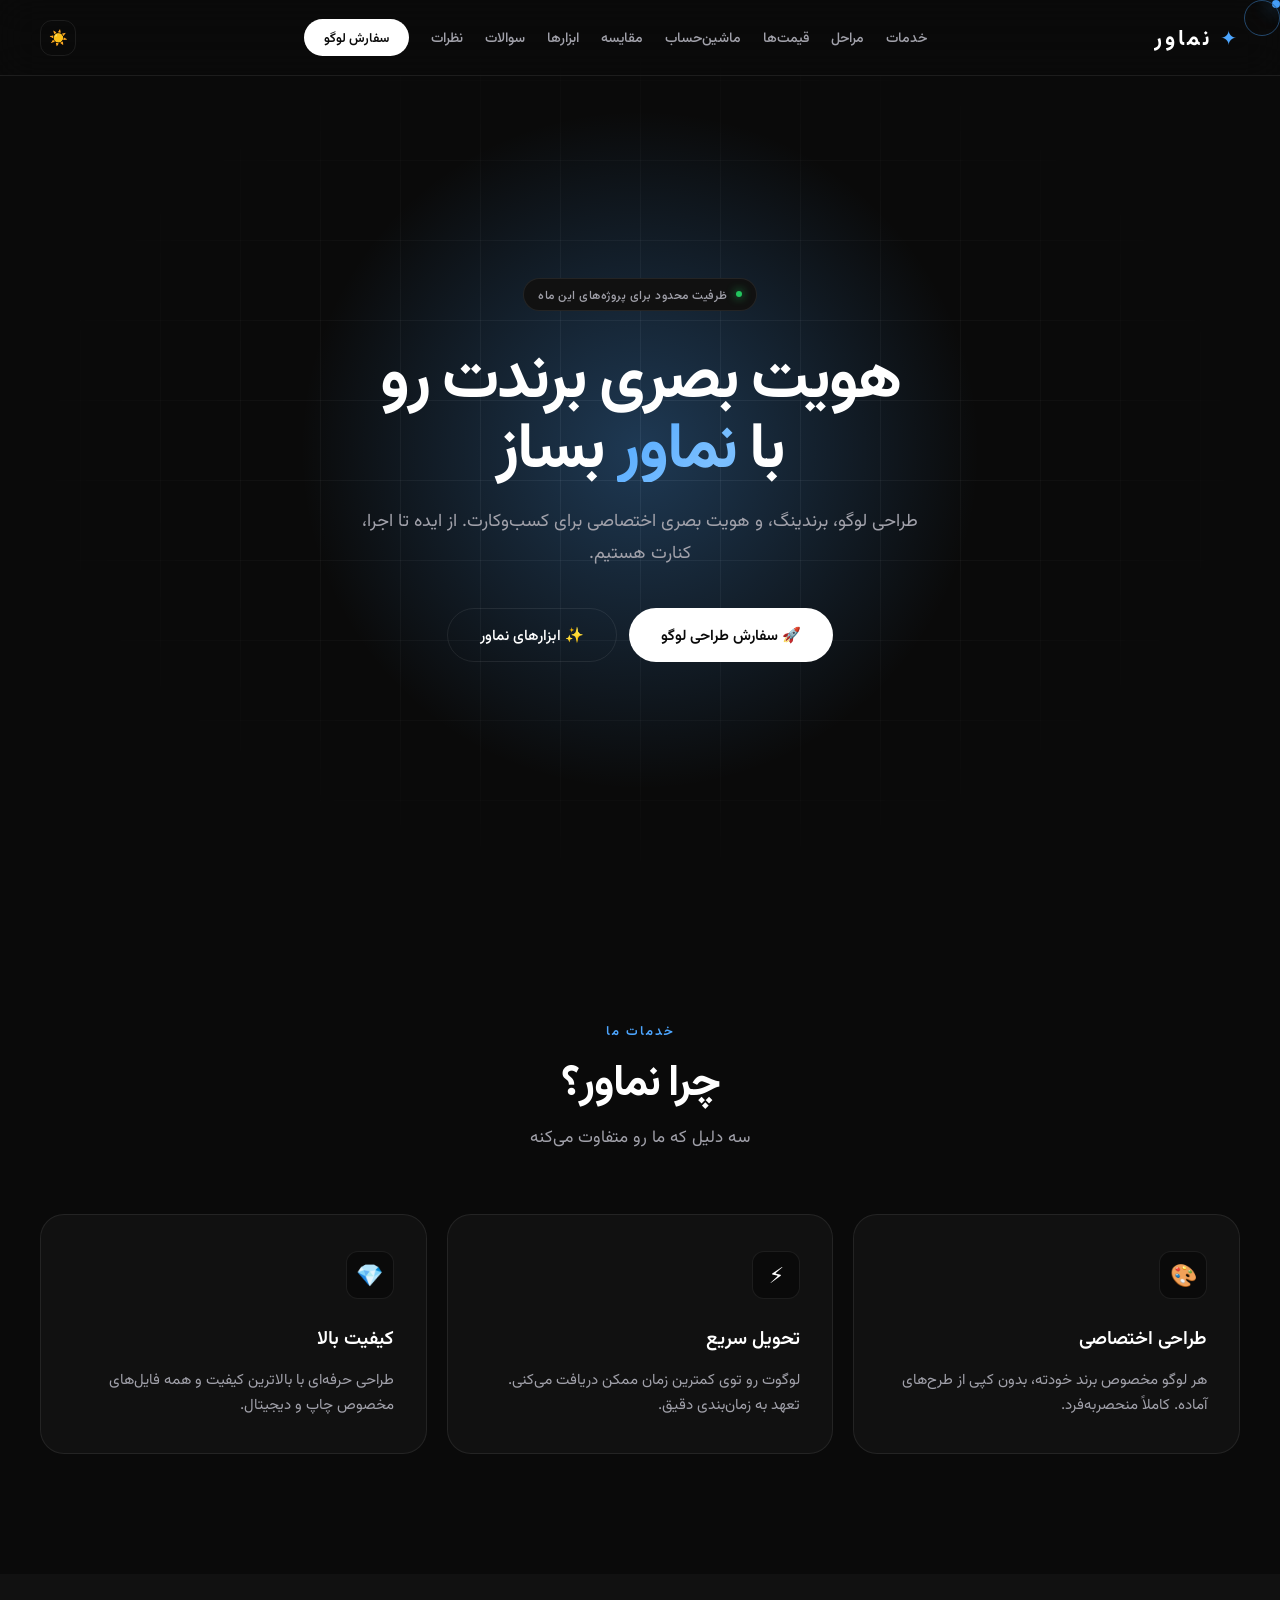
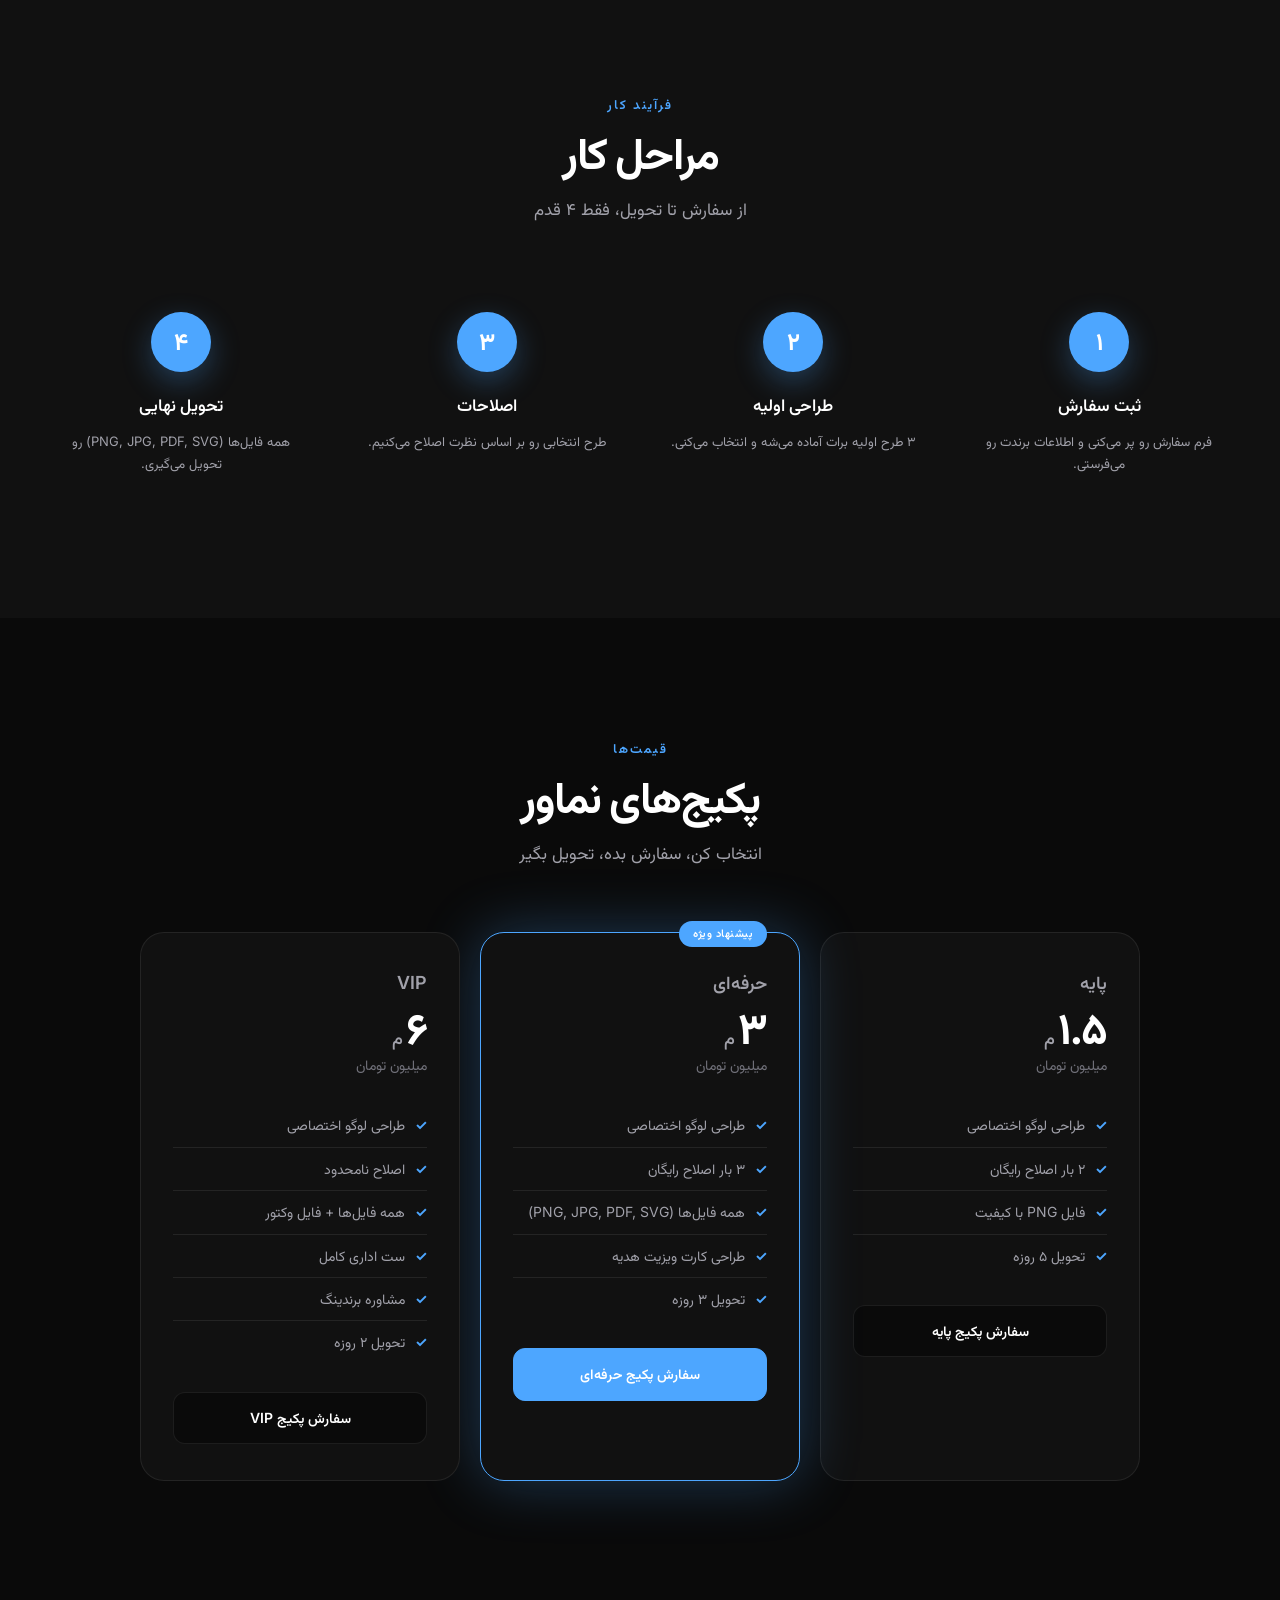
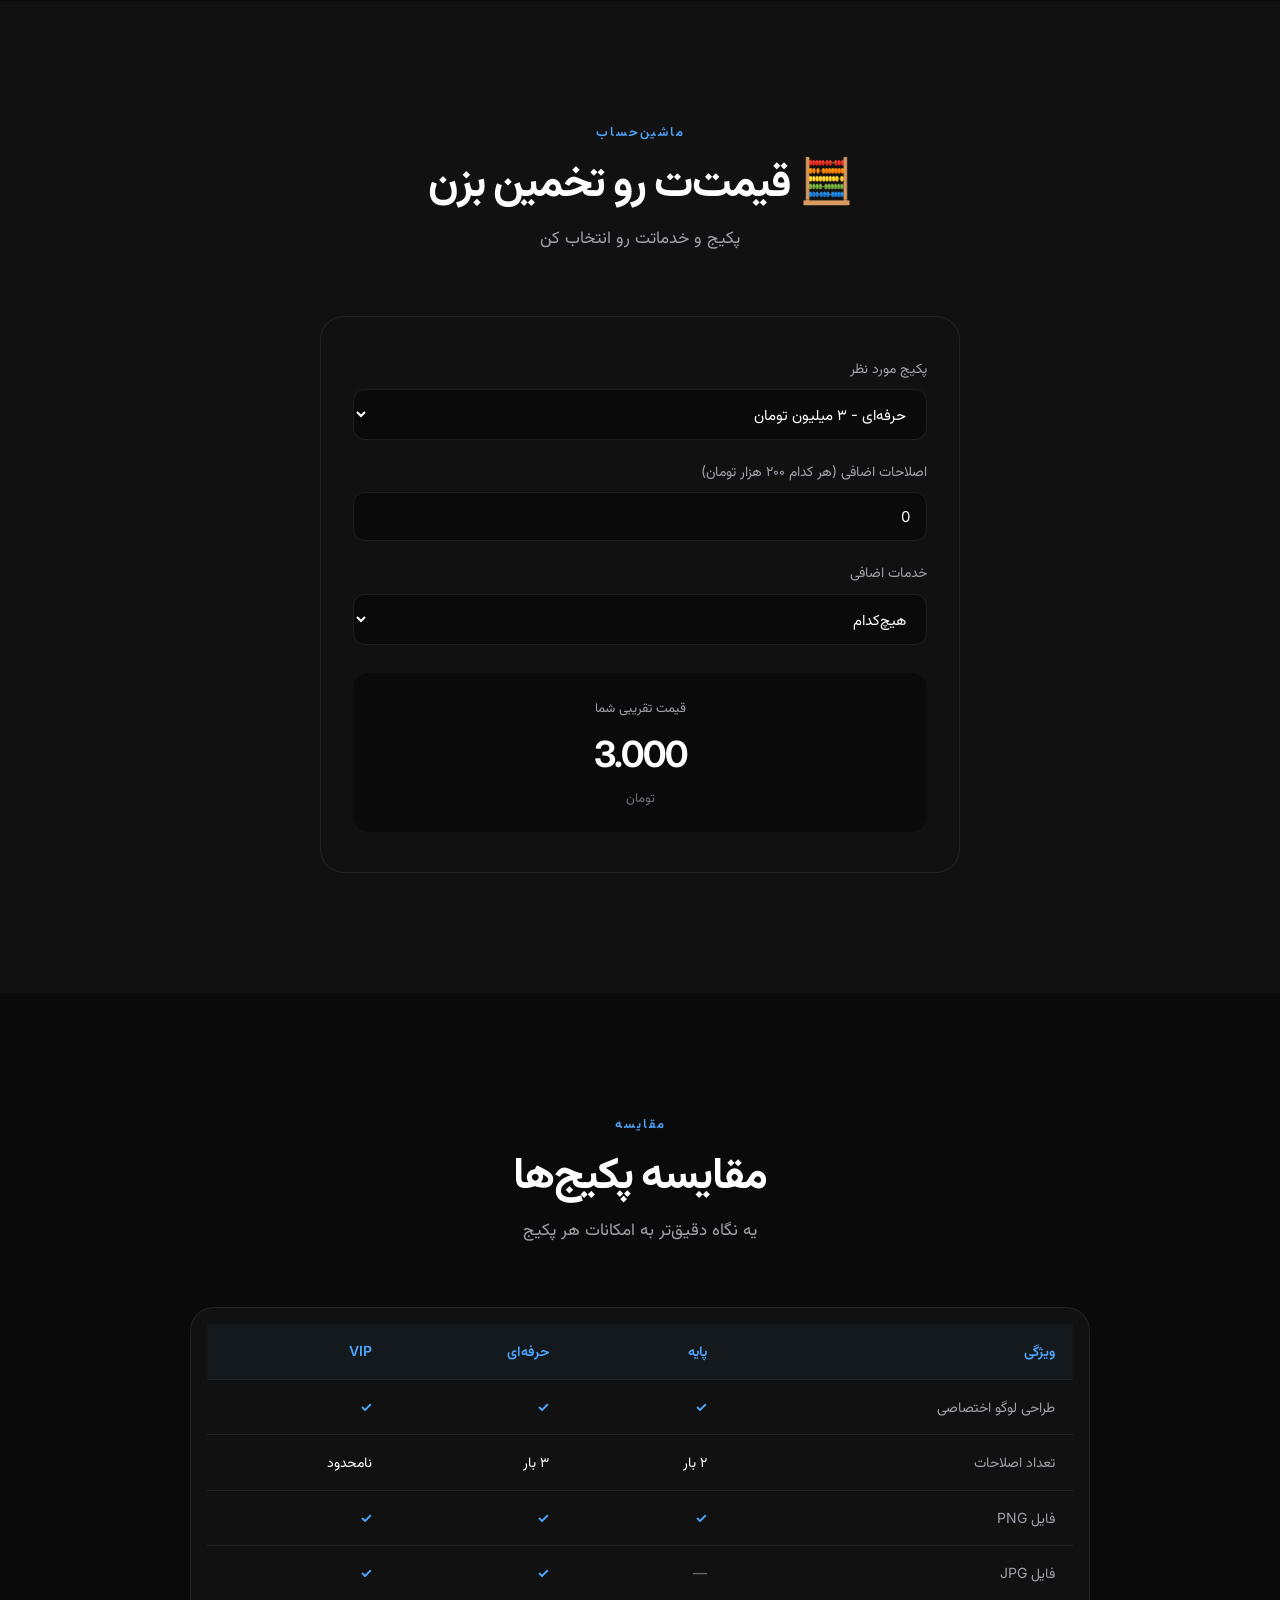
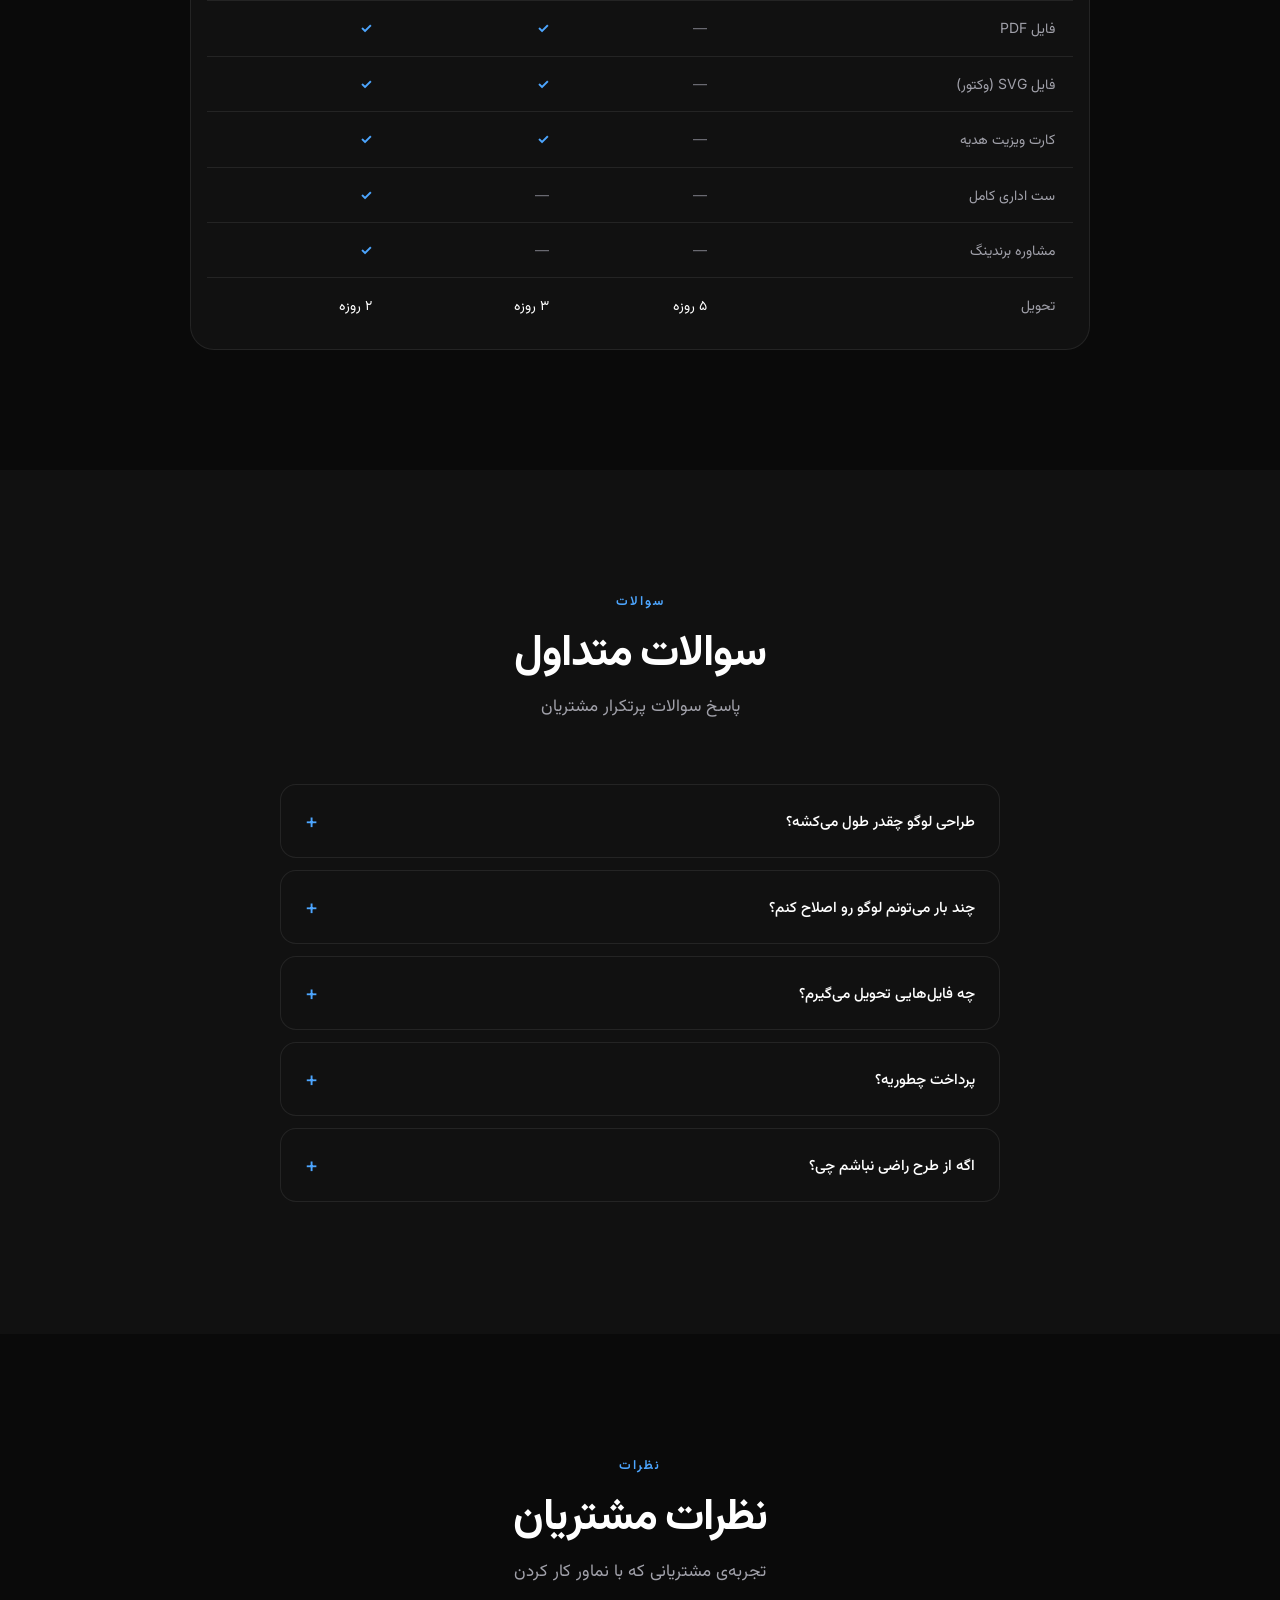
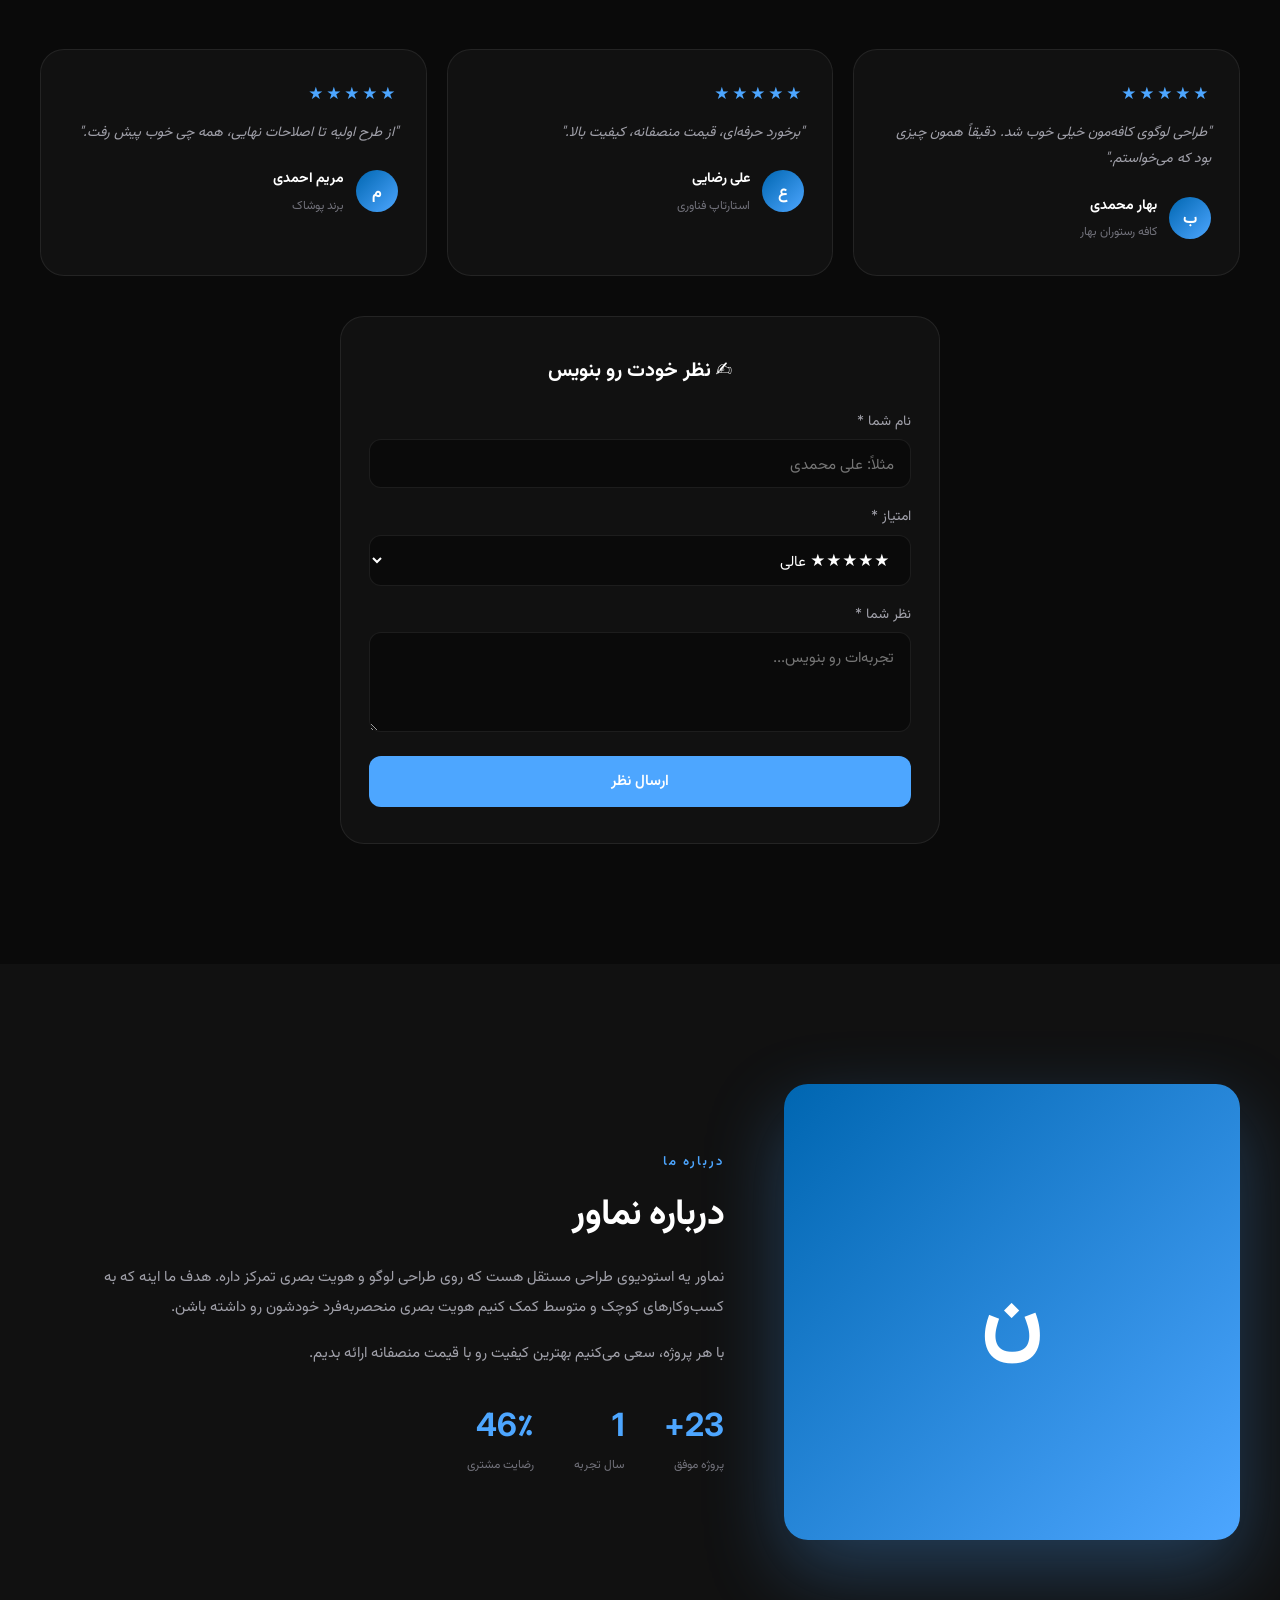
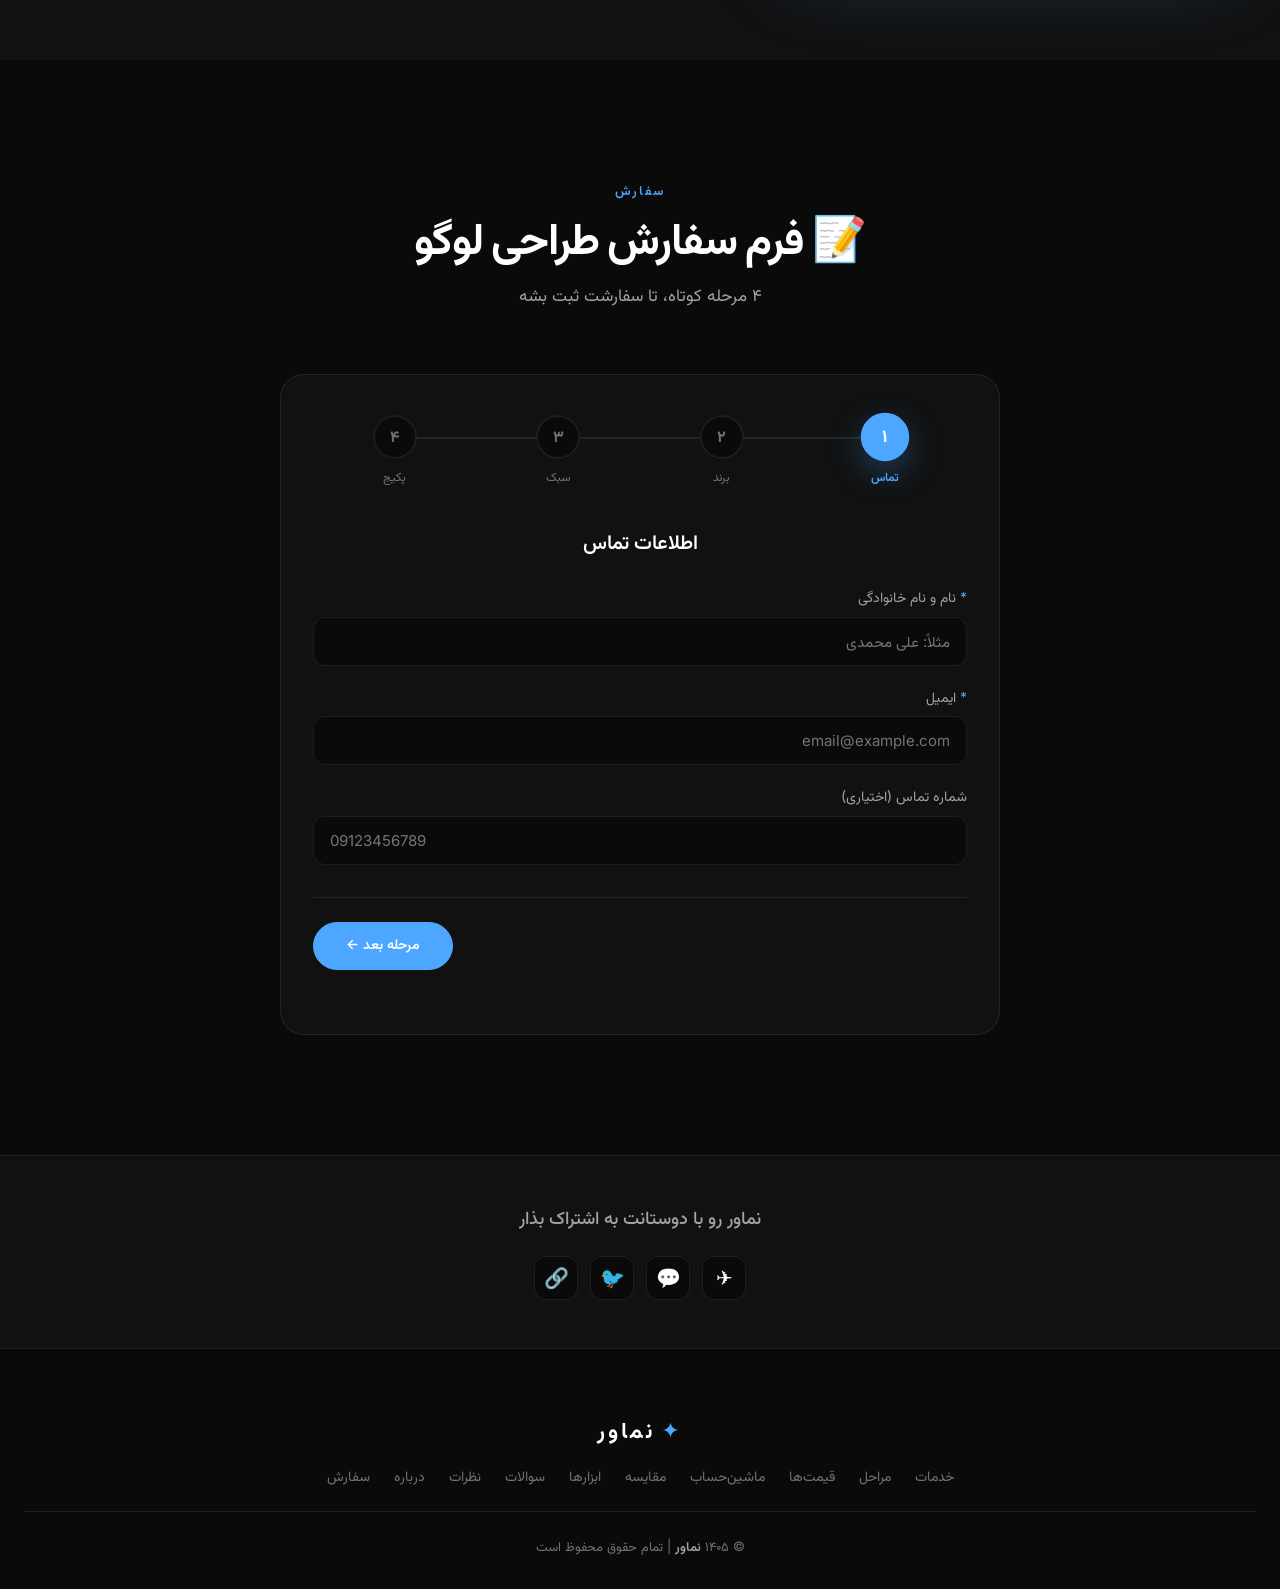
==== commit 2a98e150: "Update index.html" ====
--- a/index.html
+++ b/index.html
@@ -1466,6 +1466,7 @@
     alert('❌ خطا در ارسال.');
   } finally {
     btn.textContent = originalText;
+  
     btn.disabled = false;
   }
 });
@@ -1480,3 +1481,8 @@
 
 </body>
 </html>
+<div class="aurora">
+  <div class="aurora-blob"></div>
+  <div class="aurora-blob"></div>
+  <div class="aurora-blob"></div>
+</div>
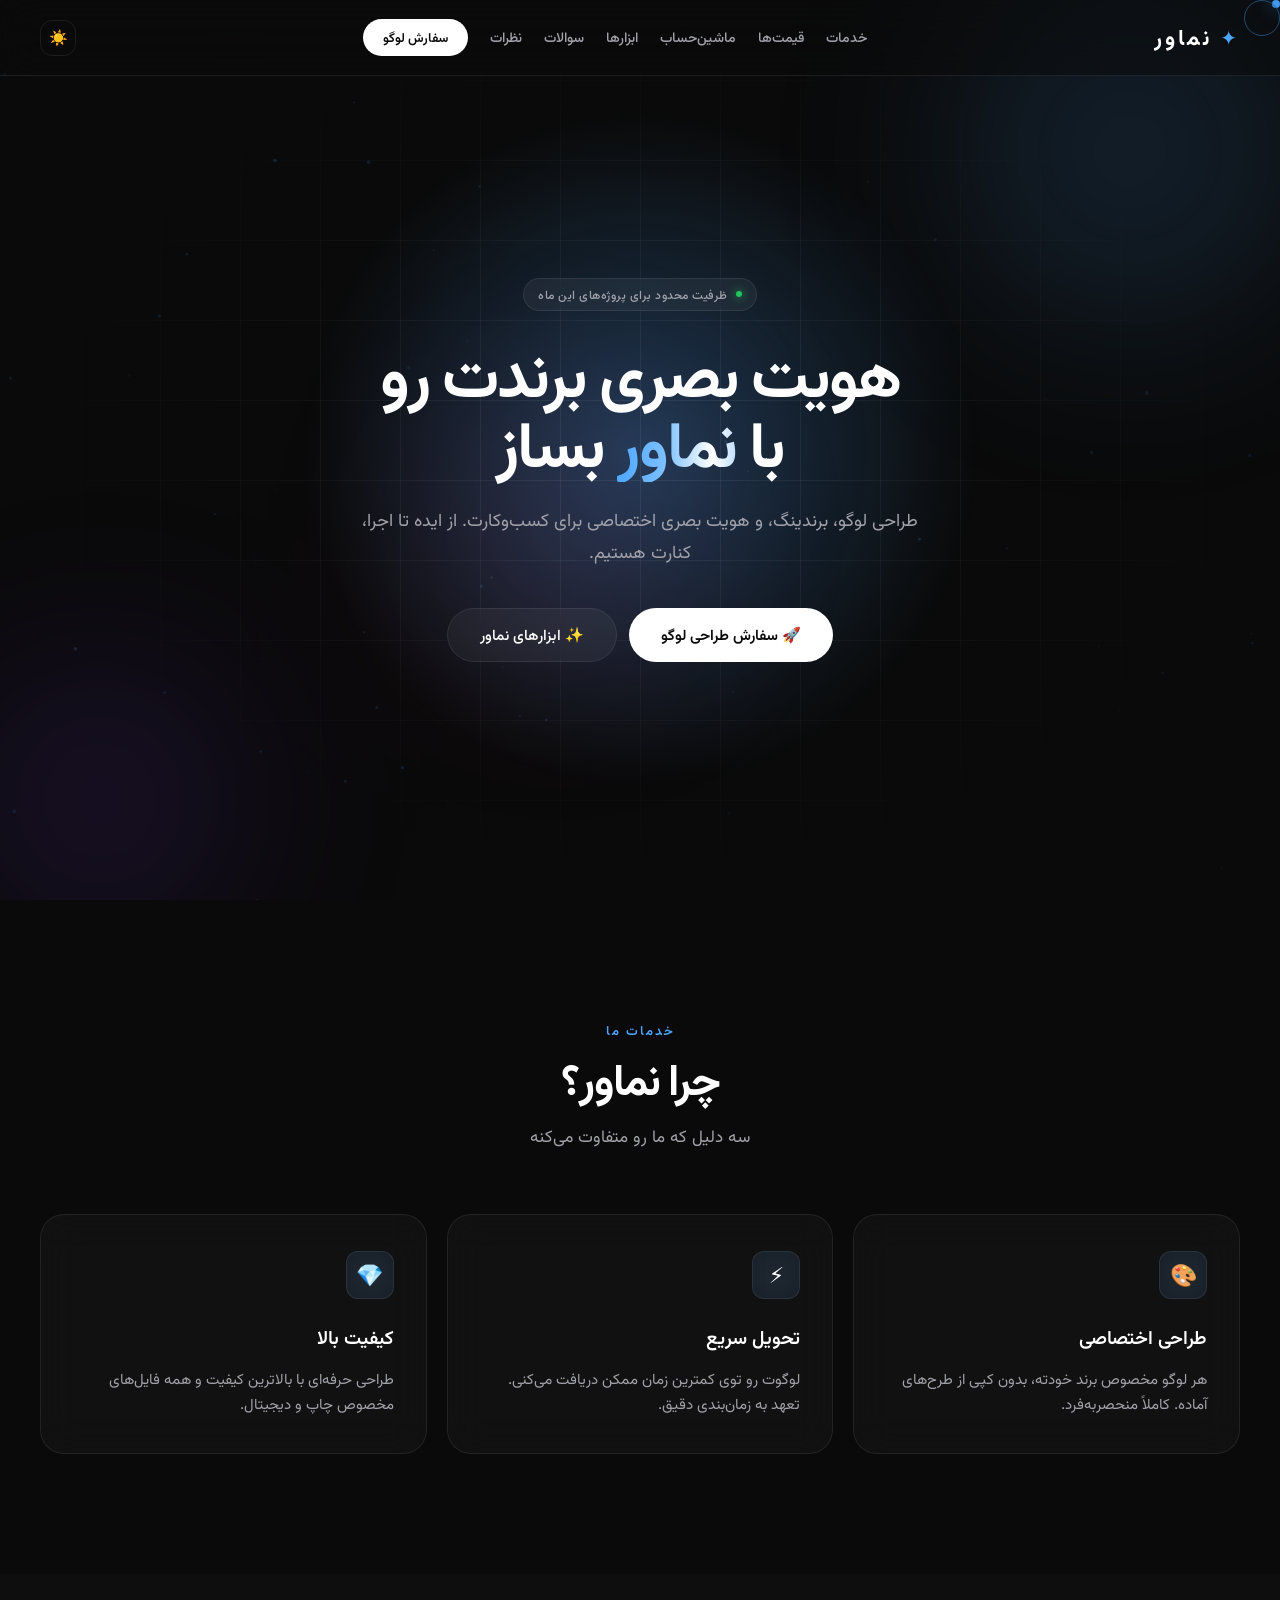
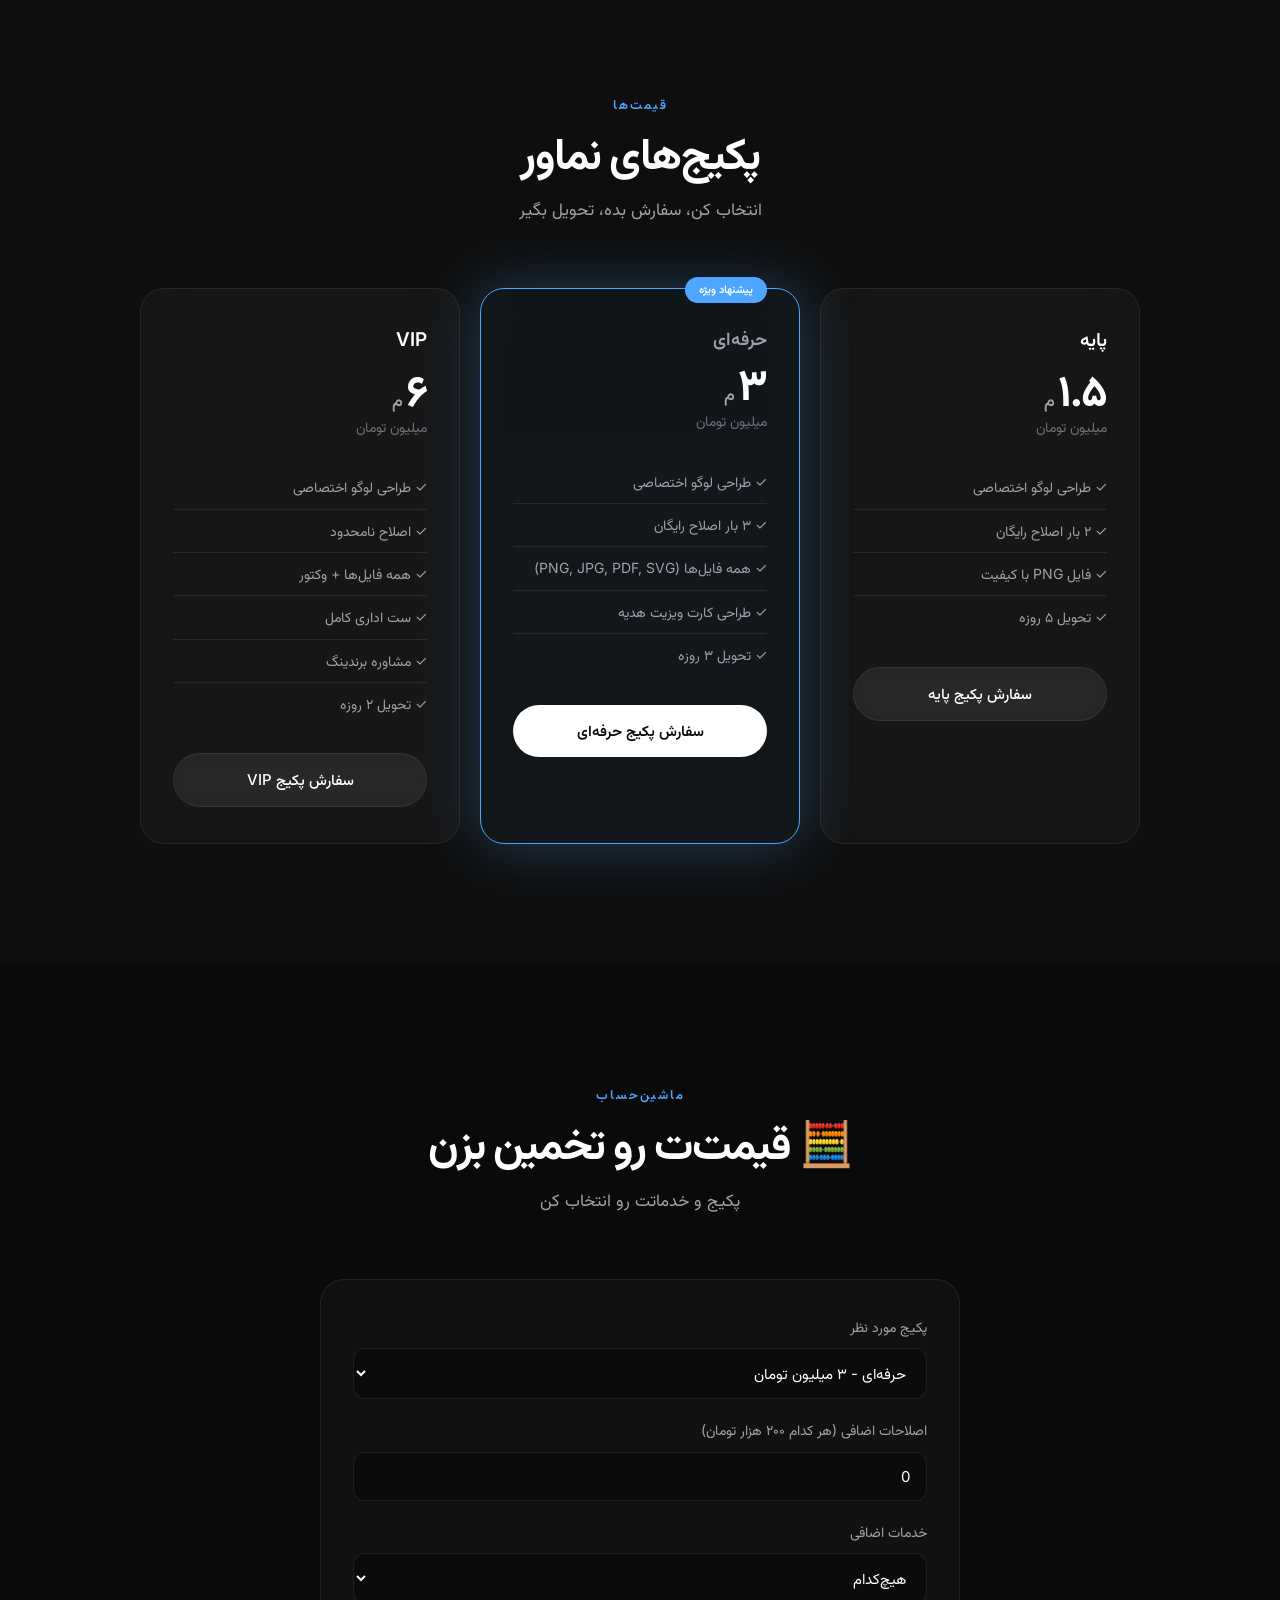
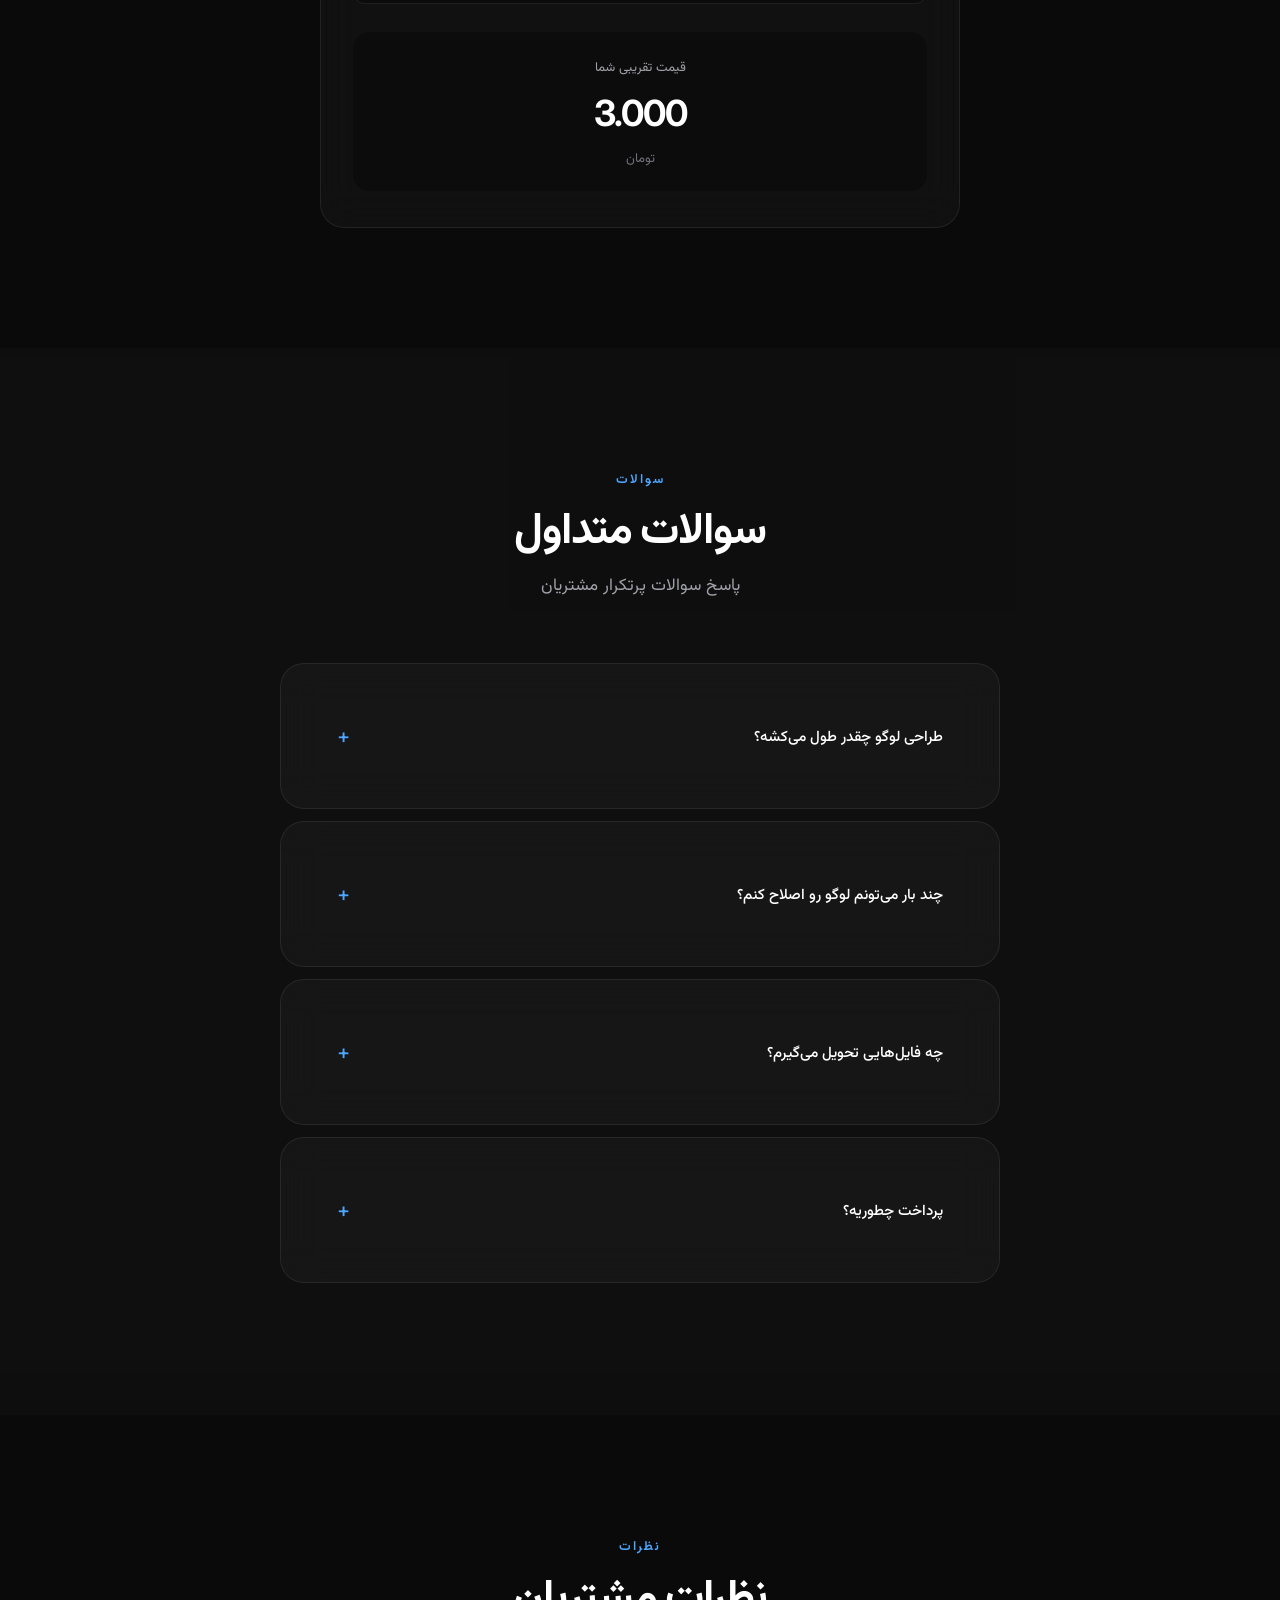
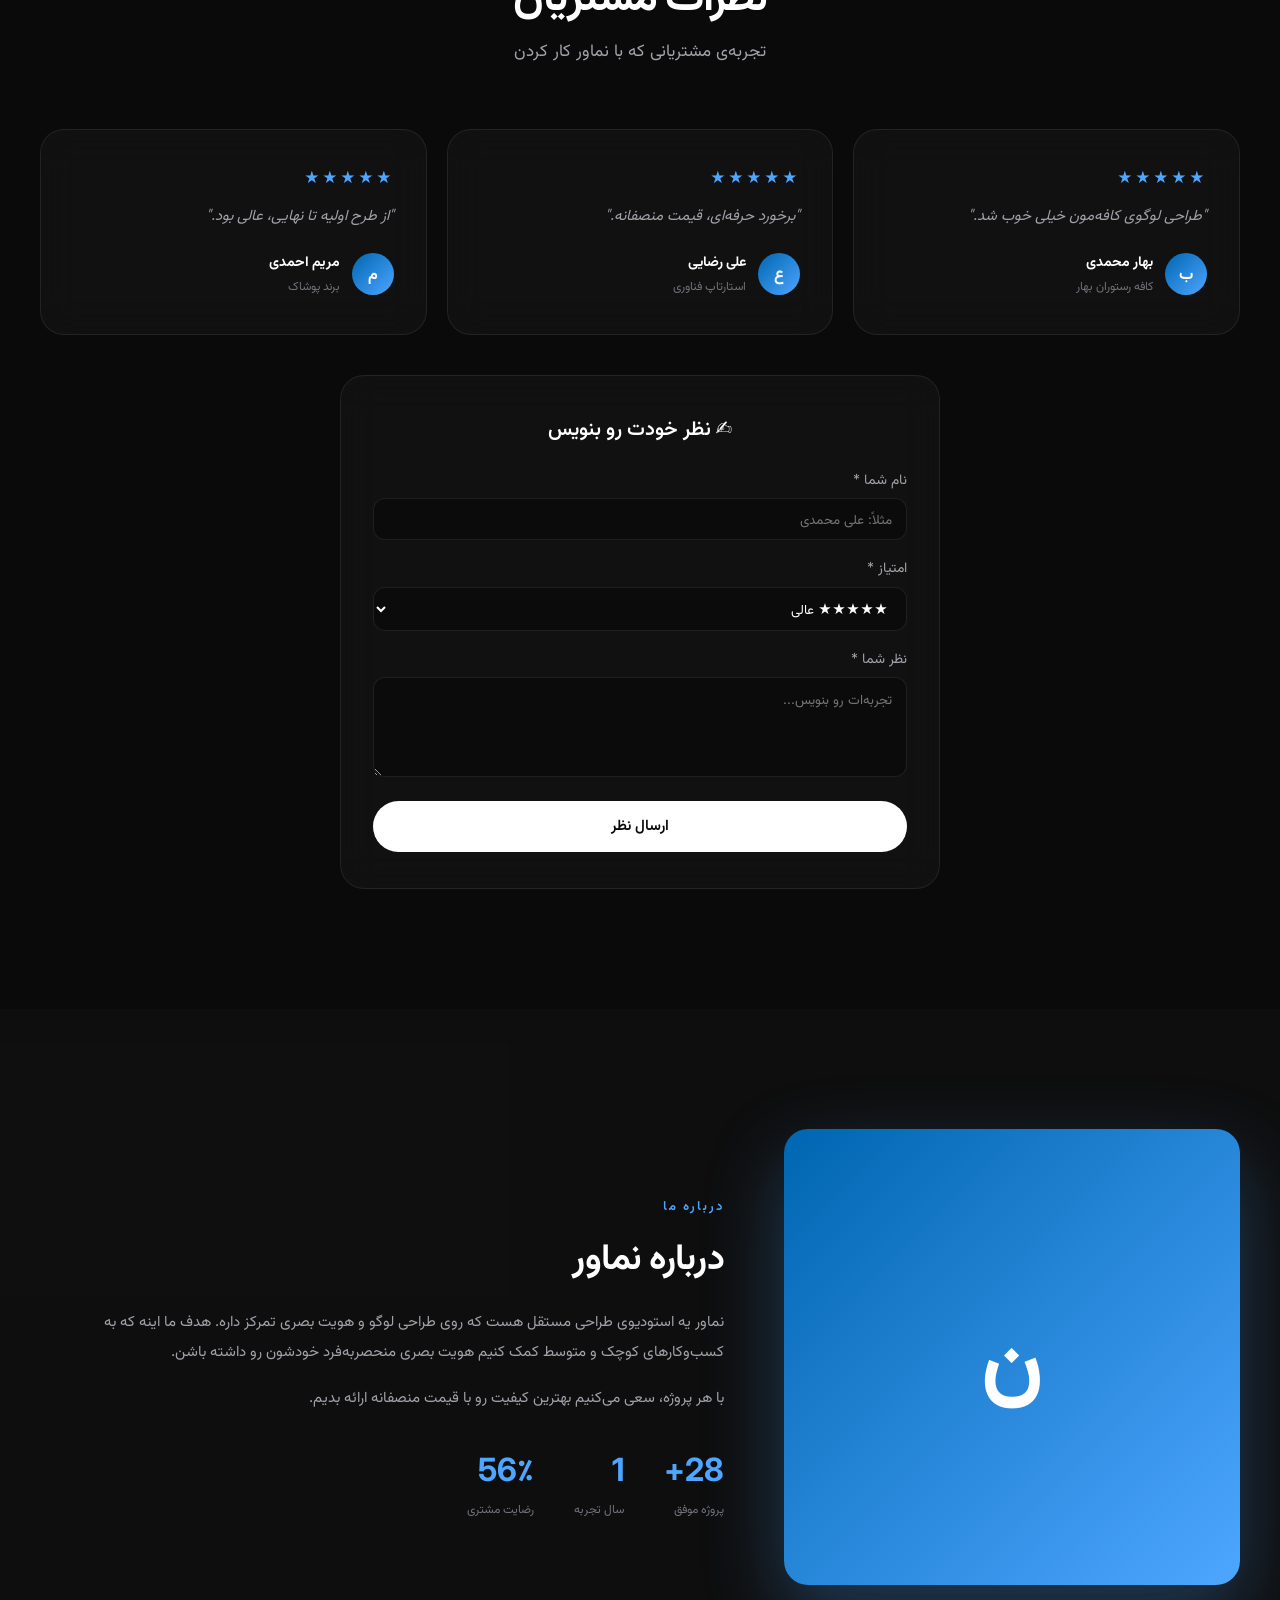
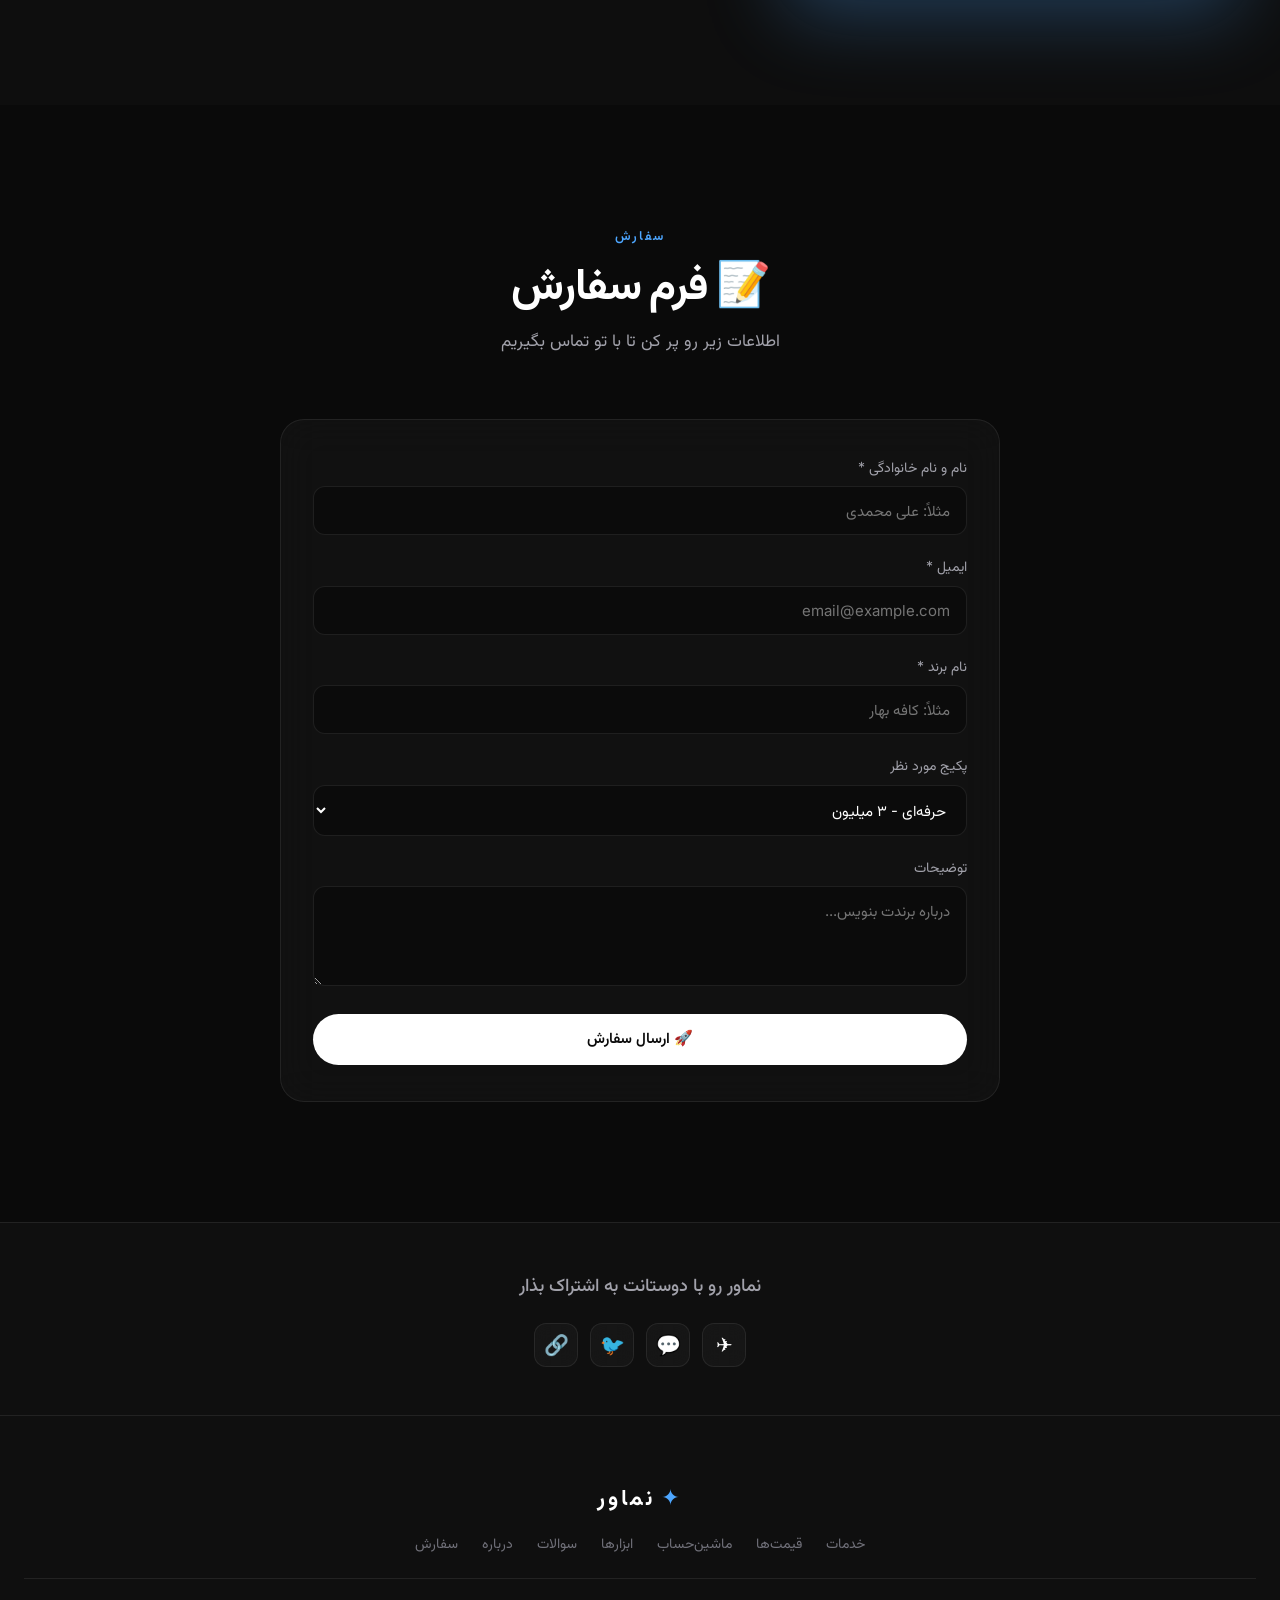
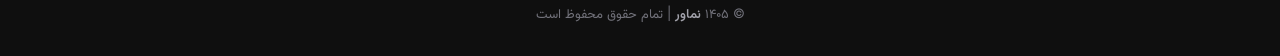
==== commit 8c7896d9: "Update index.html" ====
--- a/index.html
+++ b/index.html
@@ -10,705 +10,220 @@
 <link rel="preconnect" href="https://fonts.gstatic.com" crossorigin>
 <link href="https://fonts.googleapis.com/css2?family=Inter:wght@300;400;500;600;700;800&family=Vazirmatn:wght@300;400;500;600;700&display=swap" rel="stylesheet">
 <style>
-  :root {
-    --bg-primary: #0a0a0a;
-    --bg-secondary: #111;
-    --text-primary: #fff;
-    --text-secondary: #a1a1aa;
-    --text-muted: #71717a;
-    --border: rgba(255, 255, 255, 0.08);
-    --border-hover: rgba(77, 166, 255, 0.5);
-    --accent: #4da6ff;
-    --accent-dark: #0066b1;
-    --accent-light: #7cc0ff;
-    --glow: rgba(77, 166, 255, 0.3);
-    --success: #22c55e;
-    --radius-md: 12px;
-    --radius-lg: 16px;
-    --radius-xl: 24px;
-    --radius-full: 9999px;
-    --transition: 0.3s cubic-bezier(0.4, 0, 0.2, 1);
-  }
-  [data-theme="light"] {
-    --bg-primary: #fafafa;
-    --bg-secondary: #ffffff;
-    --text-primary: #09090b;
-    --text-secondary: #52525b;
-    --text-muted: #a1a1aa;
-    --border: rgba(0, 0, 0, 0.08);
-    --border-hover: rgba(0, 102, 177, 0.4);
-    --glow: rgba(0, 102, 177, 0.2);
-  }
-  * { margin: 0; padding: 0; box-sizing: border-box; }
-  html { scroll-behavior: smooth; scroll-padding-top: 80px; }
-  body {
-    font-family: 'Inter', 'Vazirmatn', system-ui, sans-serif;
-    background: var(--bg-primary);
-    color: var(--text-primary);
-    direction: rtl;
-    overflow-x: hidden;
-    -webkit-font-smoothing: antialiased;
-    transition: background var(--transition), color var(--transition);
-    line-height: 1.6;
-    cursor: none;
-  }
-  a, button, select, input, textarea { cursor: none; }
-
-  .cursor {
-    position: fixed; width: 8px; height: 8px;
-    background: var(--accent); border-radius: 50%;
-    pointer-events: none; z-index: 99999;
-    transition: transform 0.1s;
-    box-shadow: 0 0 20px var(--accent);
-    mix-blend-mode: difference;
-  }
-  .cursor-follower {
-    position: fixed; width: 36px; height: 36px;
-    border: 1.5px solid var(--accent); border-radius: 50%;
-    pointer-events: none; z-index: 99998;
-    transition: transform 0.3s ease-out, width 0.3s, height 0.3s, opacity 0.3s;
-    opacity: 0.4;
-  }
-  @media (max-width: 768px) {
-    .cursor, .cursor-follower { display: none; }
-    body, a, button, select, input, textarea { cursor: auto; }
-  }
-
-  .progress-bar {
-    position: fixed; top: 0; right: 0;
-    height: 2px;
-    background: linear-gradient(90deg, var(--accent-dark), var(--accent), var(--accent-light));
-    width: 0%; z-index: 9999;
-    transition: width 0.1s;
-    box-shadow: 0 0 10px var(--accent);
-  }
-
-  #particles {
-    position: fixed; top: 0; left: 0;
-    width: 100%; height: 100%;
-    z-index: 0; pointer-events: none; opacity: 0.3;
-  }
-
-  header {
-    position: fixed; top: 0; left: 0;
-    width: 100%; padding: 16px 40px;
-    display: flex; align-items: center; justify-content: space-between;
-    background: rgba(10, 10, 10, 0.6);
-    backdrop-filter: blur(20px);
-    border-bottom: 1px solid var(--border);
-    z-index: 100;
-    transition: transform var(--transition), background var(--transition);
-  }
-  [data-theme="light"] header { background: rgba(255, 255, 255, 0.7); }
-  header.hidden { transform: translateY(-100%); }
-  .logo {
-    font-size: 22px; font-weight: 700; letter-spacing: 3px;
-    cursor: pointer; position: relative; overflow: hidden;
-    padding: 4px 0; display: flex; align-items: center; gap: 8px;
-    text-decoration: none; color: var(--text-primary);
-  }
-  .logo .logo-mark { color: var(--accent); font-size: 20px; }
-  .logo::after {
-    content: ''; position: absolute; top: 0; left: -100%;
-    width: 50%; height: 100%;
-    background: linear-gradient(90deg, transparent, rgba(77, 166, 255, 0.4), transparent);
-    animation: logoShine 4s infinite;
-  }
-  @keyframes logoShine { 0% { left: -100%; } 100% { left: 200%; } }
-  nav { display: flex; gap: 22px; align-items: center; }
-  nav a {
-    color: var(--text-secondary); text-decoration: none;
-    font-size: 14px; font-weight: 500;
-    transition: color var(--transition);
-    position: relative; white-space: nowrap;
-  }
-  nav a::after {
-    content: ''; position: absolute; bottom: -6px; right: 0;
-    width: 0; height: 1.5px; background: var(--accent);
-    transition: width var(--transition);
-  }
-  nav a:hover::after { width: 100%; }
-  nav a:hover { color: var(--accent); }
-  .nav-cta {
-    background: var(--text-primary); color: var(--bg-primary) !important;
-    padding: 8px 20px; border-radius: var(--radius-full);
-    font-weight: 600; font-size: 13px;
-    transition: all var(--transition);
-  }
-  .nav-cta::after { display: none; }
-  .nav-cta:hover {
-    background: var(--accent); color: #fff;
-    transform: translateY(-1px);
-    box-shadow: 0 8px 25px var(--glow);
-  }
-  .header-actions { display: flex; gap: 12px; align-items: center; }
-  .theme-toggle {
-    background: transparent; border: 1px solid var(--border);
-    color: var(--text-secondary);
-    width: 36px; height: 36px;
-    border-radius: var(--radius-md);
-    cursor: pointer; display: flex; align-items: center; justify-content: center;
-    font-size: 15px; transition: all var(--transition);
-  }
-  .theme-toggle:hover {
-    background: var(--bg-secondary); color: var(--accent);
-    border-color: var(--border-hover);
-  }
-  .mobile-toggle {
-    display: none; background: none; border: none; cursor: pointer;
-    flex-direction: column; gap: 5px; padding: 8px; z-index: 110;
-  }
-  .mobile-toggle span {
-    display: block; width: 22px; height: 2px;
-    background: var(--text-primary); transition: all var(--transition);
-  }
-  .mobile-toggle.active span:nth-child(1) { transform: translateY(7px) rotate(45deg); }
-  .mobile-toggle.active span:nth-child(2) { opacity: 0; }
-  .mobile-toggle.active span:nth-child(3) { transform: translateY(-7px) rotate(-45deg); }
-
-  .hero {
-    position: relative; min-height: 100vh;
-    display: flex; align-items: center; justify-content: center;
-    padding: 120px 24px 80px;
-    background: var(--bg-primary);
-    text-align: center; overflow: hidden;
-  }
-  .hero-grid {
-    position: absolute; inset: 0;
-    background-image:
-      linear-gradient(var(--border) 1px, transparent 1px),
-      linear-gradient(90deg, var(--border) 1px, transparent 1px);
-    background-size: 80px 80px;
-    mask-image: radial-gradient(ellipse at center, black 0%, transparent 70%);
-    -webkit-mask-image: radial-gradient(ellipse at center, black 0%, transparent 70%);
-    z-index: 0;
-  }
-  .hero-glow {
-    position: absolute; top: 50%; left: 50%;
-    width: 800px; height: 800px;
-    transform: translate(-50%, -50%);
-    background: radial-gradient(circle, var(--glow) 0%, transparent 60%);
-    z-index: 0;
-    animation: heroGlow 8s infinite ease-in-out;
-  }
-  @keyframes heroGlow {
-    0%, 100% { transform: translate(-50%, -50%) scale(1); opacity: 0.5; }
-    50% { transform: translate(-50%, -50%) scale(1.2); opacity: 0.8; }
-  }
-  .hero-content { position: relative; z-index: 2; max-width: 800px; }
-  .hero-badge {
-    display: inline-flex; align-items: center; gap: 8px;
-    padding: 6px 14px; background: var(--bg-secondary);
-    border: 1px solid var(--border); border-radius: var(--radius-full);
-    color: var(--text-secondary); font-size: 12px; font-weight: 500;
-    letter-spacing: 0.5px; margin-bottom: 28px;
-    animation: fadeIn 0.8s;
-  }
-  .hero-badge .dot {
-    width: 6px; height: 6px; border-radius: 50%;
-    background: var(--success); box-shadow: 0 0 10px var(--success);
-    animation: dotPulse 2s infinite;
-  }
-  @keyframes dotPulse { 0%, 100% { opacity: 1; } 50% { opacity: 0.5; } }
-  @keyframes fadeIn {
-    from { opacity: 0; transform: translateY(-8px); }
-    to { opacity: 1; transform: translateY(0); }
-  }
-  .hero h1 {
-    font-size: 64px; font-weight: 700; line-height: 1.1;
-    margin-bottom: 24px; letter-spacing: -1.5px;
-    animation: fadeIn 0.8s 0.1s backwards;
-  }
-  .hero h1 .gradient-text {
-    background: linear-gradient(135deg, var(--accent) 0%, var(--accent-light) 50%, var(--accent) 100%);
-    background-size: 200% auto;
-    -webkit-background-clip: text; -webkit-text-fill-color: transparent;
-    background-clip: text; animation: textShine 4s infinite;
-  }
-  @keyframes textShine {
-    0%, 100% { background-position: 0% center; }
-    50% { background-position: 100% center; }
-  }
-  .hero p {
-    font-size: 18px; color: var(--text-secondary); line-height: 1.8;
-    margin-bottom: 40px; max-width: 600px; margin-left: auto; margin-right: auto;
-    animation: fadeIn 0.8s 0.2s backwards;
-  }
-  .hero-btns {
-    display: flex; gap: 12px; justify-content: center; flex-wrap: wrap;
-    animation: fadeIn 0.8s 0.3s backwards;
-  }
-  .btn-primary {
-    display: inline-flex; align-items: center; gap: 8px;
-    padding: 14px 32px;
-    background: var(--text-primary); color: var(--bg-primary);
-    text-decoration: none; border-radius: var(--radius-full);
-    font-size: 15px; font-weight: 600;
-    transition: all var(--transition);
-    border: none; cursor: pointer; font-family: inherit;
-  }
-  .btn-primary:hover {
-    transform: translateY(-2px);
-    box-shadow: 0 10px 30px rgba(0, 0, 0, 0.3);
-  }
-  .btn-secondary {
-    display: inline-flex; align-items: center; gap: 8px;
-    padding: 14px 32px;
-    background: transparent; color: var(--text-primary);
-    text-decoration: none; border: 1px solid var(--border);
-    border-radius: var(--radius-full);
-    font-size: 15px; font-weight: 500;
-    transition: all var(--transition);
-    cursor: pointer; font-family: inherit;
-  }
-  .btn-secondary:hover {
-    background: var(--bg-secondary); border-color: var(--border-hover);
-    transform: translateY(-2px);
-  }
-
-  section { position: relative; z-index: 1; padding: 120px 24px; }
-  .container { max-width: 1200px; margin: 0 auto; }
-  .section-eyebrow {
-    text-align: center; color: var(--accent);
-    font-size: 13px; font-weight: 600;
-    letter-spacing: 2px; text-transform: uppercase;
-    margin-bottom: 12px;
-  }
-  .section-title {
-    text-align: center; font-size: 44px; font-weight: 700;
-    letter-spacing: -1px; margin-bottom: 16px; line-height: 1.2;
-  }
-  .section-subtitle {
-    text-align: center; color: var(--text-secondary);
-    font-size: 17px; margin-bottom: 64px;
-    max-width: 600px; margin-left: auto; margin-right: auto;
-    line-height: 1.7;
-  }
-
-  .features-grid {
-    display: grid;
-    grid-template-columns: repeat(auto-fit, minmax(300px, 1fr));
-    gap: 20px;
-  }
-  .feature {
-    background: var(--bg-secondary);
-    border: 1px solid var(--border);
-    border-radius: var(--radius-xl);
-    padding: 36px 32px;
-    transition: all var(--transition);
-  }
-  .feature:hover {
-    border-color: var(--border-hover);
-    transform: translateY(-4px);
-    box-shadow: 0 20px 50px rgba(0, 0, 0, 0.3);
-  }
-  .feature-icon {
-    width: 48px; height: 48px; border-radius: var(--radius-md);
-    background: var(--bg-primary); border: 1px solid var(--border);
-    display: flex; align-items: center; justify-content: center;
-    font-size: 22px; margin-bottom: 24px;
-    transition: all var(--transition);
-  }
-  .feature:hover .feature-icon {
-    background: var(--accent); border-color: var(--accent);
-    transform: scale(1.05);
-  }
-  .feature h3 { font-size: 19px; font-weight: 600; margin-bottom: 12px; }
-  .feature p { font-size: 15px; color: var(--text-secondary); line-height: 1.7; }
-
-  .pricing-grid {
-    display: grid;
-    grid-template-columns: repeat(auto-fit, minmax(300px, 1fr));
-    gap: 20px; max-width: 1000px; margin: 0 auto;
-  }
-  .pricing-card {
-    background: var(--bg-secondary);
-    border: 1px solid var(--border);
-    border-radius: var(--radius-xl);
-    padding: 36px 32px;
-    transition: all var(--transition);
-    position: relative;
-  }
-  .pricing-card:hover {
-    border-color: var(--border-hover);
-    transform: translateY(-4px);
-    box-shadow: 0 20px 50px rgba(0, 0, 0, 0.3);
-  }
-  .pricing-card.featured {
-    border-color: var(--accent);
-    box-shadow: 0 0 60px var(--glow);
-  }
-  .pricing-badge {
-    position: absolute; top: -12px; right: 32px;
-    background: var(--accent); color: #fff;
-    padding: 4px 14px; border-radius: var(--radius-full);
-    font-size: 11px; font-weight: 600; letter-spacing: 0.5px;
-  }
-  .pricing-card h3 { font-size: 18px; font-weight: 600; margin-bottom: 8px; color: var(--text-secondary); }
-  .pricing-price {
-    font-size: 44px; font-weight: 700; letter-spacing: -1px;
-    margin-bottom: 4px; line-height: 1;
-  }
-  .pricing-price span { font-size: 18px; font-weight: 500; color: var(--text-secondary); margin-right: 4px; }
-  .pricing-period { font-size: 14px; color: var(--text-muted); margin-bottom: 28px; }
-  .pricing-features { list-style: none; margin-bottom: 28px; }
-  .pricing-features li {
-    padding: 10px 0; border-bottom: 1px solid var(--border);
-    color: var(--text-secondary); font-size: 14px;
-    display: flex; align-items: center; gap: 10px;
-  }
-  .pricing-features li::before { content: '✓'; color: var(--accent); font-weight: 700; font-size: 14px; }
-  .pricing-features li:last-child { border-bottom: none; }
-  .pricing-btn {
-    display: block; padding: 14px;
-    background: var(--bg-primary); border: 1px solid var(--border);
-    color: var(--text-primary); text-decoration: none;
-    border-radius: var(--radius-md);
-    font-weight: 600; font-size: 14px;
-    text-align: center; transition: all var(--transition);
-    font-family: inherit; cursor: pointer;
-  }
-  .pricing-btn:hover { background: var(--text-primary); color: var(--bg-primary); border-color: var(--text-primary); }
-  .pricing-card.featured .pricing-btn { background: var(--accent); color: #fff; border-color: var(--accent); }
-  .pricing-card.featured .pricing-btn:hover {
-    background: var(--accent-dark); border-color: var(--accent-dark);
-    transform: translateY(-2px); box-shadow: 0 10px 30px var(--glow);
-  }
-
-  .calc-wrapper {
-    max-width: 640px; margin: 0 auto;
-    background: var(--bg-secondary); border: 1px solid var(--border);
-    border-radius: var(--radius-xl); padding: 40px 32px;
-  }
-  .calc-group { margin-bottom: 20px; }
-  .calc-group label { display: block; margin-bottom: 10px; font-size: 14px; color: var(--text-secondary); }
-  .calc-group select, .calc-group input {
-    width: 100%; padding: 14px 16px;
-    background: var(--bg-primary); border: 1px solid var(--border);
-    border-radius: var(--radius-md); color: var(--text-primary);
-    font-family: inherit; font-size: 15px;
-  }
-  .calc-total {
-    text-align: center; padding: 24px;
-    background: var(--bg-primary); border-radius: var(--radius-lg);
-    margin-top: 28px;
-  }
-  .calc-total-label { font-size: 13px; color: var(--text-secondary); margin-bottom: 8px; }
-  .calc-total-price { font-size: 36px; font-weight: 700; letter-spacing: -1px; }
-  .calc-total-unit { font-size: 13px; color: var(--text-muted); margin-top: 4px; }
-
-  .comparison-table-wrapper {
-    max-width: 900px; margin: 0 auto; overflow-x: auto;
-    background: var(--bg-secondary); border: 1px solid var(--border);
-    border-radius: var(--radius-xl); padding: 16px;
-  }
-  .comparison-table { width: 100%; border-collapse: collapse; min-width: 600px; }
-  .comparison-table th, .comparison-table td {
-    padding: 16px 18px; text-align: right;
-    border-bottom: 1px solid var(--border); font-size: 14px;
-  }
-  .comparison-table th {
-    color: var(--accent); font-weight: 600;
-    background: rgba(77, 166, 255, 0.05);
-  }
-  .comparison-table tr:last-child td { border-bottom: none; }
-  .comparison-table td:first-child { color: var(--text-secondary); }
-  .comparison-table .check { color: var(--accent); font-weight: 700; }
-  .comparison-table .cross { color: var(--text-muted); }
-
-  .faq-list { max-width: 720px; margin: 0 auto; }
-  .faq-item {
-    background: var(--bg-secondary); border: 1px solid var(--border);
-    border-radius: var(--radius-lg); margin-bottom: 12px; overflow: hidden;
-  }
-  .faq-question {
-    padding: 20px 24px; cursor: pointer;
-    display: flex; justify-content: space-between; align-items: center;
-    font-size: 15px; font-weight: 500;
-  }
-  .faq-icon { color: var(--accent); font-size: 20px; transition: transform 0.3s; }
-  .faq-answer {
-    max-height: 0; overflow: hidden;
-    transition: max-height 0.4s ease, padding 0.4s ease;
-    padding: 0 24px; color: var(--text-secondary);
-    font-size: 14px; line-height: 1.8;
-  }
-
-  .testimonials-grid {
-    display: grid; grid-template-columns: repeat(auto-fit, minmax(280px, 1fr));
-    gap: 20px; margin-bottom: 40px;
-  }
-  .testimonial {
-    background: var(--bg-secondary); border: 1px solid var(--border);
-    border-radius: var(--radius-xl); padding: 32px 28px;
-    transition: all var(--transition);
-  }
-  .testimonial:hover { border-color: var(--border-hover); transform: translateY(-4px); }
-  .testimonial-stars { color: var(--accent); font-size: 15px; margin-bottom: 14px; letter-spacing: 2px; }
-  .testimonial-text {
-    font-size: 14px; color: var(--text-secondary);
-    line-height: 1.9; margin-bottom: 20px; font-style: italic;
-  }
-  .testimonial-author { display: flex; align-items: center; gap: 12px; }
-  .testimonial-avatar {
-    width: 42px; height: 42px; border-radius: 50%;
-    background: linear-gradient(135deg, var(--accent-dark), var(--accent));
-    display: flex; align-items: center; justify-content: center;
-    font-weight: 700; font-size: 16px; color: #fff;
-  }
-  .testimonial-info h4 { font-size: 14px; margin-bottom: 2px; }
-  .testimonial-info span { font-size: 12px; color: var(--text-muted); }
-  .review-form-wrapper {
-    max-width: 600px; margin: 0 auto;
-    background: var(--bg-secondary); border: 1px solid var(--border);
-    border-radius: var(--radius-xl); padding: 36px 28px;
-  }
-  .review-form-wrapper h3 { text-align: center; font-size: 20px; margin-bottom: 24px; }
-  .review-form-wrapper .form-group { margin-bottom: 16px; }
-  .review-form-wrapper label { display: block; margin-bottom: 8px; font-size: 14px; color: var(--text-secondary); }
-  .review-form-wrapper input, .review-form-wrapper textarea, .review-form-wrapper select {
-    width: 100%; padding: 12px 14px;
-    background: var(--bg-primary); border: 1px solid var(--border);
-    border-radius: var(--radius-md); color: var(--text-primary);
-    font-family: inherit; font-size: 14px;
-  }
-  .review-form-wrapper textarea { resize: vertical; min-height: 100px; }
-  .review-submit {
-    width: 100%; padding: 14px;
-    background: var(--accent); color: #fff;
-    border: none; border-radius: var(--radius-md);
-    font-family: inherit; font-size: 15px; font-weight: 600;
-    cursor: pointer; transition: all var(--transition);
-  }
-  .review-submit:hover {
-    background: var(--accent-dark); transform: translateY(-2px);
-    box-shadow: 0 10px 30px var(--glow);
-  }
-
-  .about-grid {
-    display: grid; grid-template-columns: 1fr 1.5fr;
-    gap: 60px; align-items: center;
-  }
-  .about-photo {
-    aspect-ratio: 1; border-radius: var(--radius-xl);
-    background: linear-gradient(135deg, var(--accent-dark), var(--accent));
-    display: flex; align-items: center; justify-content: center;
-    font-size: 90px; font-weight: 700; color: #fff;
-    box-shadow: 0 30px 80px var(--glow);
-    animation: floatPhoto 6s infinite ease-in-out;
-  }
-  @keyframes floatPhoto {
-    0%, 100% { transform: translateY(0); }
-    50% { transform: translateY(-12px); }
-  }
-  .about-text h2 { font-size: 36px; font-weight: 700; letter-spacing: -0.5px; margin-bottom: 20px; }
-  .about-text p { font-size: 15px; color: var(--text-secondary); line-height: 2; margin-bottom: 16px; }
-  .about-stats { display: flex; gap: 40px; margin-top: 32px; }
-  .about-stat-num { font-size: 32px; font-weight: 700; color: var(--accent); }
-  .about-stat-label { font-size: 12px; color: var(--text-muted); margin-top: 4px; }
-
-  .order-wrapper { max-width: 720px; margin: 0 auto; }
-  .order-form {
-    background: var(--bg-secondary); border: 1px solid var(--border);
-    border-radius: var(--radius-xl); padding: 40px 32px;
-  }
-  .order-steps {
-    display: flex; justify-content: space-between;
-    margin-bottom: 40px; position: relative;
-  }
-  .order-steps::before {
-    content: ''; position: absolute;
-    top: 22px; right: 10%; left: 10%;
-    height: 2px; background: var(--border); z-index: 0;
-  }
-  .order-step { position: relative; z-index: 1; text-align: center; flex: 1; }
-  .order-step-circle {
-    width: 44px; height: 44px; border-radius: 50%;
-    background: var(--bg-primary); border: 2px solid var(--border);
-    display: flex; align-items: center; justify-content: center;
-    margin: 0 auto 8px; font-size: 16px; font-weight: 700;
-    color: var(--text-muted); transition: all 0.4s;
-  }
-  .order-step.active .order-step-circle {
-    background: var(--accent); border-color: var(--accent);
-    color: #fff; transform: scale(1.1);
-    box-shadow: 0 10px 30px var(--glow);
-  }
-  .order-step.done .order-step-circle {
-    background: var(--accent); border-color: var(--accent); color: #fff;
-  }
-  .order-step-label { font-size: 12px; color: var(--text-muted); transition: color 0.3s; }
-  .order-step.active .order-step-label { color: var(--accent); font-weight: 600; }
-  .order-step-content { display: none; animation: slideIn 0.5s ease; }
-  .order-step-content.active { display: block; }
-  @keyframes slideIn {
-    from { opacity: 0; transform: translateX(-20px); }
-    to { opacity: 1; transform: translateX(0); }
-  }
-  .order-step-content h3 { text-align: center; font-size: 20px; font-weight: 600; margin-bottom: 28px; }
-  .form-group { margin-bottom: 20px; }
-  .form-group label { display: block; margin-bottom: 8px; font-size: 14px; color: var(--text-secondary); }
-  .form-group label .required { color: var(--accent); margin-left: 4px; }
-  .form-group input, .form-group select, .form-group textarea {
-    width: 100%; padding: 14px 16px;
-    background: var(--bg-primary); border: 1px solid var(--border);
-    border-radius: var(--radius-md); color: var(--text-primary);
-    font-family: inherit; font-size: 15px; transition: all var(--transition);
-  }
-  .form-group input:focus, .form-group select:focus, .form-group textarea:focus {
-    outline: none; border-color: var(--accent);
-    box-shadow: 0 0 0 3px var(--glow);
-  }
-  .form-group textarea { min-height: 100px; resize: vertical; }
-
-  .style-options {
-    display: grid; grid-template-columns: repeat(auto-fit, minmax(130px, 1fr));
-    gap: 10px; margin-bottom: 20px;
-  }
-  .style-option {
-    padding: 16px 12px; background: var(--bg-primary);
-    border: 1.5px solid var(--border); border-radius: var(--radius-md);
-    cursor: pointer; text-align: center; transition: all var(--transition);
-    font-family: inherit; color: var(--text-primary); font-size: 13px;
-  }
-  .style-option:hover { border-color: var(--accent); transform: translateY(-2px); }
-  .style-option.selected {
-    border-color: var(--accent); background: var(--bg-secondary);
-    box-shadow: 0 0 0 3px var(--glow);
-  }
-  .style-option .icon { font-size: 24px; display: block; margin-bottom: 6px; }
-
-  .color-picker-row { display: flex; gap: 10px; flex-wrap: wrap; margin-bottom: 20px; }
-  .color-pick {
-    width: 44px; height: 44px; border-radius: 50%;
-    border: 3px solid transparent; cursor: pointer;
-    transition: all var(--transition);
-  }
-  .color-pick:hover { transform: scale(1.15); box-shadow: 0 0 20px var(--glow); }
-  .color-pick.selected {
-    border-color: var(--text-primary); transform: scale(1.15);
-    box-shadow: 0 0 0 3px var(--glow);
-  }
-
-  .order-nav {
-    display: flex; gap: 12px; justify-content: space-between;
-    margin-top: 32px; padding-top: 24px;
-    border-top: 1px solid var(--border);
-  }
-  .order-nav-btn {
-    padding: 12px 32px; border-radius: var(--radius-full);
-    font-family: inherit; font-size: 14px; font-weight: 600;
-    cursor: pointer; transition: all var(--transition);
-    border: 1px solid var(--accent);
-  }
-  .order-nav-btn.prev { background: transparent; color: var(--accent); }
-  .order-nav-btn.prev:hover { background: var(--accent); color: #fff; }
-  .order-nav-btn.next {
-    background: var(--accent); color: #fff; border-color: var(--accent);
-    margin-right: auto;
-  }
-  .order-nav-btn.next:hover {
-    background: var(--accent-dark); transform: translateY(-2px);
-    box-shadow: 0 10px 30px var(--glow);
-  }
-
-  .share-section {
-    text-align: center; padding: 48px 24px;
-    background: var(--bg-secondary); border-top: 1px solid var(--border);
-  }
-  .share-section h3 {
-    font-size: 18px; margin-bottom: 24px;
-    color: var(--text-secondary); font-weight: 500;
-  }
-  .share-buttons { display: flex; gap: 12px; justify-content: center; flex-wrap: wrap; }
-  .share-btn {
-    width: 44px; height: 44px; border-radius: var(--radius-md);
-    display: flex; align-items: center; justify-content: center;
-    text-decoration: none; font-size: 20px;
-    transition: all var(--transition);
-    border: 1px solid var(--border); background: var(--bg-primary);
-    color: var(--text-primary);
-  }
-  .share-btn:hover {
-    transform: translateY(-4px); border-color: var(--accent);
-    box-shadow: 0 10px 25px var(--glow);
-  }
-  .share-btn.telegram:hover { background: #0088cc; color: #fff; border-color: #0088cc; }
-  .share-btn.whatsapp:hover { background: #25d366; color: #fff; border-color: #25d366; }
-  .share-btn.twitter:hover { background: #1da1f2; color: #fff; border-color: #1da1f2; }
-
-  footer {
-    background: var(--bg-primary); border-top: 1px solid var(--border);
-    padding: 64px 24px 32px; text-align: center;
-  }
-  .footer-logo { font-size: 22px; font-weight: 700; letter-spacing: 3px; margin-bottom: 16px; }
-  .footer-logo .logo-mark { color: var(--accent); margin-left: 6px; }
-  .footer-links { display: flex; gap: 24px; justify-content: center; flex-wrap: wrap; margin-bottom: 24px; }
-  .footer-links a { color: var(--text-muted); text-decoration: none; font-size: 14px; transition: color var(--transition); }
-  .footer-links a:hover { color: var(--accent); }
-  .footer-copy {
-    color: var(--text-muted); font-size: 13px;
-    padding-top: 24px; border-top: 1px solid var(--border);
-  }
-  .footer-copy strong { color: var(--text-secondary); font-weight: 600; }
-
-  .scroll-top {
-    position: fixed; bottom: 24px; right: 24px;
-    width: 44px; height: 44px; border-radius: var(--radius-md);
-    background: var(--bg-secondary); border: 1px solid var(--border);
-    display: flex; align-items: center; justify-content: center;
-    color: var(--text-secondary); font-size: 18px;
-    z-index: 90; opacity: 0; visibility: hidden;
-    transition: all var(--transition); cursor: pointer;
-  }
-  .scroll-top.visible { opacity: 1; visibility: visible; }
-  .scroll-top:hover {
-    background: var(--text-primary); color: var(--bg-primary);
-    transform: translateY(-2px);
-  }
-
-  .fade-up {
-    opacity: 0; transform: translateY(30px);
-    transition: all 0.8s cubic-bezier(0.4, 0, 0.2, 1);
-  }
-  .fade-up.visible { opacity: 1; transform: translateY(0); }
-
-  @media (max-width: 768px) {
-    header { padding: 14px 20px; }
-    .mobile-toggle { display: flex; }
-    nav {
-      position: fixed; top: 0; right: -100%;
-      width: 80%; max-width: 320px; height: 100vh;
-      background: var(--bg-primary); flex-direction: column;
-      align-items: flex-start; justify-content: flex-start;
-      padding: 100px 32px 32px; gap: 24px;
-      transition: right var(--transition);
-      border-left: 1px solid var(--border);
-      box-shadow: -10px 0 40px rgba(0, 0, 0, 0.5);
-    }
-    nav.open { right: 0; }
-    nav a { font-size: 17px; }
-    .hero h1 { font-size: 38px; letter-spacing: -1px; }
-    .hero p { font-size: 16px; }
-    .hero-btns { flex-direction: column; align-items: stretch; }
-    .btn-primary, .btn-secondary { justify-content: center; }
-    section { padding: 80px 20px; }
-    .section-title { font-size: 30px; }
-    .section-subtitle { font-size: 15px; margin-bottom: 40px; }
-    .about-grid { grid-template-columns: 1fr; gap: 40px; }
-    .about-photo { max-width: 220px; margin: 0 auto; font-size: 70px; }
-    .about-text h2 { font-size: 26px; }
-    .about-stats { justify-content: space-around; gap: 20px; }
-    .about-stat-num { font-size: 24px; }
-    .order-form { padding: 32px 22px; }
-    .calc-wrapper { padding: 32px 22px; }
-    .order-step-label { font-size: 10px; }
-    .order-step-circle { width: 38px; height: 38px; font-size: 14px; }
-    .scroll-top { bottom: 20px; right: 20px; }
-  }
+:root{--bg-primary:#0a0a0a;--bg-secondary:#111;--text-primary:#fff;--text-secondary:#a1a1aa;--text-muted:#71717a;--border:rgba(255,255,255,0.08);--border-hover:rgba(77,166,255,0.5);--accent:#4da6ff;--accent-dark:#0066b1;--accent-light:#7cc0ff;--glow:rgba(77,166,255,0.3);--success:#22c55e;--radius-md:12px;--radius-lg:16px;--radius-xl:24px;--radius-full:9999px;--transition:0.3s cubic-bezier(0.4,0,0.2,1)}
+[data-theme="light"]{--bg-primary:#fafafa;--bg-secondary:#fff;--text-primary:#09090b;--text-secondary:#52525b;--text-muted:#a1a1aa;--border:rgba(0,0,0,0.08);--border-hover:rgba(0,102,177,0.4);--glow:rgba(0,102,177,0.2)}
+*{margin:0;padding:0;box-sizing:border-box}
+html{scroll-behavior:smooth;scroll-padding-top:80px}
+body{font-family:'Inter','Vazirmatn',system-ui,sans-serif;background:var(--bg-primary);color:var(--text-primary);direction:rtl;overflow-x:hidden;-webkit-font-smoothing:antialiased;transition:background var(--transition),color var(--transition);line-height:1.6;cursor:none}
+a,button,select,input,textarea{cursor:none}
+
+/* LOADING */
+.loading-screen{position:fixed;inset:0;background:var(--bg-primary);z-index:999999;display:flex;flex-direction:column;align-items:center;justify-content:center;transition:opacity .6s,visibility .6s}
+.loading-screen.hide{opacity:0;visibility:hidden}
+.loading-logo{font-size:48px;font-weight:700;letter-spacing:8px;color:var(--accent);margin-bottom:32px;animation:logoPulse 1.5s infinite}
+@keyframes logoPulse{0%,100%{opacity:1;transform:scale(1)}50%{opacity:.6;transform:scale(.95)}}
+.loading-bar{width:200px;height:3px;background:rgba(255,255,255,.1);border-radius:99px;overflow:hidden}
+.loading-bar-fill{height:100%;background:linear-gradient(90deg,var(--accent-dark),var(--accent),var(--accent-light));animation:loadingFill 2s infinite;border-radius:99px}
+@keyframes loadingFill{0%{width:0}50%{width:100%}100%{width:0;margin-right:100%}}
+
+/* AURORA */
+.aurora{position:fixed;inset:0;z-index:0;pointer-events:none;overflow:hidden;opacity:.4}
+.aurora-blob{position:absolute;border-radius:50%;filter:blur(100px);opacity:.6;animation:auroraMove 25s infinite ease-in-out}
+.aurora-blob:nth-child(1){width:500px;height:500px;background:radial-gradient(circle,#4da6ff 0%,transparent 70%);top:-100px;right:-100px}
+.aurora-blob:nth-child(2){width:400px;height:400px;background:radial-gradient(circle,#7c3aed 0%,transparent 70%);bottom:-100px;left:-100px;animation-delay:-8s}
+.aurora-blob:nth-child(3){width:350px;height:350px;background:radial-gradient(circle,#ec4899 0%,transparent 70%);top:40%;left:30%;animation-delay:-15s}
+@keyframes auroraMove{0%,100%{transform:translate(0,0) scale(1)}33%{transform:translate(80px,-60px) scale(1.2)}66%{transform:translate(-60px,80px) scale(.9)}}
+
+/* CURSOR */
+.cursor{position:fixed;width:8px;height:8px;background:var(--accent);border-radius:50%;pointer-events:none;z-index:99999;transition:transform .1s;box-shadow:0 0 20px var(--accent);mix-blend-mode:difference}
+.cursor-follower{position:fixed;width:36px;height:36px;border:1.5px solid var(--accent);border-radius:50%;pointer-events:none;z-index:99998;transition:transform .3s ease-out,width .3s,height .3s,opacity .3s;opacity:.4;display:flex;align-items:center;justify-content:center;font-size:10px;color:var(--accent);font-weight:600}
+.cursor-follower.has-text{width:70px;height:70px;background:rgba(77,166,255,.1);backdrop-filter:blur(10px);border-color:var(--accent);opacity:1}
+@media(max-width:768px){.cursor,.cursor-follower{display:none}body,a,button,select,input,textarea{cursor:auto}}
+
+/* PROGRESS */
+.progress-bar{position:fixed;top:0;right:0;height:2px;background:linear-gradient(90deg,var(--accent-dark),var(--accent),var(--accent-light));width:0;z-index:9999;transition:width .1s;box-shadow:0 0 10px var(--accent)}
+#particles{position:fixed;top:0;left:0;width:100%;height:100%;z-index:1;pointer-events:none;opacity:.3}
+
+/* HEADER */
+header{position:fixed;top:0;left:0;width:100%;padding:16px 40px;display:flex;align-items:center;justify-content:space-between;background:rgba(10,10,10,.5);backdrop-filter:blur(20px);-webkit-backdrop-filter:blur(20px);border-bottom:1px solid var(--border);z-index:100;transition:transform var(--transition),background var(--transition)}
+[data-theme="light"] header{background:rgba(255,255,255,.6)}
+header.hidden{transform:translateY(-100%)}
+.logo{font-size:22px;font-weight:700;letter-spacing:3px;cursor:pointer;position:relative;overflow:hidden;padding:4px 0;display:flex;align-items:center;gap:8px;text-decoration:none;color:var(--text-primary)}
+.logo .logo-mark{color:var(--accent);font-size:20px}
+.logo::after{content:'';position:absolute;top:0;left:-100%;width:50%;height:100%;background:linear-gradient(90deg,transparent,rgba(77,166,255,.4),transparent);animation:logoShine 4s infinite}
+@keyframes logoShine{0%{left:-100%}100%{left:200%}}
+nav{display:flex;gap:22px;align-items:center}
+nav a{color:var(--text-secondary);text-decoration:none;font-size:14px;font-weight:500;transition:color var(--transition);position:relative;white-space:nowrap}
+nav a::after{content:'';position:absolute;bottom:-6px;right:0;width:0;height:1.5px;background:var(--accent);transition:width var(--transition)}
+nav a:hover::after{width:100%}
+nav a:hover{color:var(--accent)}
+.nav-cta{background:var(--text-primary);color:var(--bg-primary)!important;padding:8px 20px;border-radius:99px;font-weight:600;font-size:13px;transition:all var(--transition)}
+.nav-cta::after{display:none}
+.nav-cta:hover{background:var(--accent);color:#fff;transform:translateY(-1px);box-shadow:0 8px 25px var(--glow)}
+.header-actions{display:flex;gap:12px;align-items:center}
+.theme-toggle{background:transparent;border:1px solid var(--border);color:var(--text-secondary);width:36px;height:36px;border-radius:var(--radius-md);cursor:pointer;display:flex;align-items:center;justify-content:center;font-size:15px;transition:all var(--transition)}
+.theme-toggle:hover{background:var(--bg-secondary);color:var(--accent);border-color:var(--border-hover)}
+.mobile-toggle{display:none;background:none;border:none;cursor:pointer;flex-direction:column;gap:5px;padding:8px;z-index:110}
+.mobile-toggle span{display:block;width:22px;height:2px;background:var(--text-primary);transition:all var(--transition)}
+.mobile-toggle.active span:nth-child(1){transform:translateY(7px) rotate(45deg)}
+.mobile-toggle.active span:nth-child(2){opacity:0}
+.mobile-toggle.active span:nth-child(3){transform:translateY(-7px) rotate(-45deg)}
+
+/* HERO */
+.hero{position:relative;min-height:100vh;display:flex;align-items:center;justify-content:center;padding:120px 24px 80px;text-align:center;overflow:hidden;z-index:2}
+.hero-grid{position:absolute;inset:0;background-image:linear-gradient(var(--border) 1px,transparent 1px),linear-gradient(90deg,var(--border) 1px,transparent 1px);background-size:80px 80px;mask-image:radial-gradient(ellipse at center,black 0%,transparent 70%);-webkit-mask-image:radial-gradient(ellipse at center,black 0%,transparent 70%);z-index:0}
+.hero-glow{position:absolute;top:50%;left:50%;width:800px;height:800px;transform:translate(-50%,-50%);background:radial-gradient(circle,var(--glow) 0%,transparent 60%);z-index:0;animation:heroGlow 8s infinite ease-in-out}
+@keyframes heroGlow{0%,100%{transform:translate(-50%,-50%) scale(1);opacity:.5}50%{transform:translate(-50%,-50%) scale(1.2);opacity:.8}}
+.hero-content{position:relative;z-index:2;max-width:800px}
+.hero-badge{display:inline-flex;align-items:center;gap:8px;padding:6px 14px;background:rgba(255,255,255,.05);backdrop-filter:blur(10px);border:1px solid var(--border);border-radius:99px;color:var(--text-secondary);font-size:12px;font-weight:500;letter-spacing:.5px;margin-bottom:28px;animation:fadeIn .8s}
+.hero-badge .dot{width:6px;height:6px;border-radius:50%;background:var(--success);box-shadow:0 0 10px var(--success);animation:dotPulse 2s infinite}
+@keyframes dotPulse{0%,100%{opacity:1}50%{opacity:.5}}
+@keyframes fadeIn{from{opacity:0;transform:translateY(-8px)}to{opacity:1;transform:translateY(0)}}
+.hero h1{font-size:64px;font-weight:700;line-height:1.1;margin-bottom:24px;letter-spacing:-1.5px;animation:fadeIn .8s .1s backwards}
+.hero h1 .shimmer-text{background:linear-gradient(90deg,var(--accent) 0%,var(--accent-light) 20%,#fff 40%,var(--accent-light) 60%,var(--accent) 100%);background-size:200% auto;-webkit-background-clip:text;-webkit-text-fill-color:transparent;background-clip:text;animation:shimmer 3s linear infinite}
+@keyframes shimmer{0%{background-position:0% center}100%{background-position:200% center}}
+.hero p{font-size:18px;color:var(--text-secondary);line-height:1.8;margin-bottom:40px;max-width:600px;margin-left:auto;margin-right:auto;animation:fadeIn .8s .2s backwards}
+.hero-btns{display:flex;gap:12px;justify-content:center;flex-wrap:wrap;animation:fadeIn .8s .3s backwards}
+.btn-primary{display:inline-flex;align-items:center;gap:8px;padding:14px 32px;background:var(--text-primary);color:var(--bg-primary);text-decoration:none;border-radius:99px;font-size:15px;font-weight:600;transition:all var(--transition);border:none;cursor:pointer;font-family:inherit;position:relative;overflow:hidden}
+.btn-primary::before{content:'';position:absolute;top:50%;left:50%;width:0;height:0;background:rgba(77,166,255,.3);border-radius:50%;transform:translate(-50%,-50%);transition:width .6s,height .6s}
+.btn-primary:hover::before{width:300px;height:300px}
+.btn-primary:hover{transform:translateY(-2px);box-shadow:0 10px 30px rgba(0,0,0,.3)}
+.btn-secondary{display:inline-flex;align-items:center;gap:8px;padding:14px 32px;background:rgba(255,255,255,.05);backdrop-filter:blur(10px);color:var(--text-primary);text-decoration:none;border:1px solid var(--border);border-radius:99px;font-size:15px;font-weight:500;transition:all var(--transition);cursor:pointer;font-family:inherit}
+.btn-secondary:hover{background:var(--bg-secondary);border-color:var(--border-hover);transform:translateY(-2px);box-shadow:0 10px 30px var(--glow)}
+
+/* SECTIONS */
+section{position:relative;z-index:1;padding:120px 24px}
+.container{max-width:1200px;margin:0 auto}
+.section-eyebrow{text-align:center;color:var(--accent);font-size:13px;font-weight:600;letter-spacing:2px;text-transform:uppercase;margin-bottom:12px}
+.section-title{text-align:center;font-size:44px;font-weight:700;letter-spacing:-1px;margin-bottom:16px;line-height:1.2}
+.section-subtitle{text-align:center;color:var(--text-secondary);font-size:17px;margin-bottom:64px;max-width:600px;margin-left:auto;margin-right:auto;line-height:1.7}
+
+/* GLASS CARD */
+.glass-card{background:rgba(255,255,255,.03);backdrop-filter:blur(20px);-webkit-backdrop-filter:blur(20px);border:1px solid var(--border);border-radius:var(--radius-xl);padding:36px 32px;transition:all var(--transition)}
+.glass-card:hover{border-color:var(--border-hover);transform:translateY(-4px);box-shadow:0 20px 50px rgba(0,0,0,.3)}
+
+/* FEATURES */
+.features-grid{display:grid;grid-template-columns:repeat(auto-fit,minmax(300px,1fr));gap:20px}
+.feature-icon{width:48px;height:48px;border-radius:var(--radius-md);background:rgba(77,166,255,.1);backdrop-filter:blur(10px);border:1px solid var(--border);display:flex;align-items:center;justify-content:center;font-size:22px;margin-bottom:24px;transition:all var(--transition)}
+.glass-card:hover .feature-icon{background:var(--accent);border-color:var(--accent);transform:scale(1.05)}
+.glass-card h3{font-size:19px;font-weight:600;margin-bottom:12px}
+.glass-card p{font-size:15px;color:var(--text-secondary);line-height:1.7}
+
+/* PRICING */
+.pricing-grid{display:grid;grid-template-columns:repeat(auto-fit,minmax(300px,1fr));gap:20px;max-width:1000px;margin:0 auto}
+.pricing-card.featured{background:rgba(77,166,255,.05);border:1.5px solid var(--accent);box-shadow:0 0 60px var(--glow)}
+.pricing-badge{position:absolute;top:-12px;right:32px;background:var(--accent);color:#fff;padding:4px 14px;border-radius:99px;font-size:11px;font-weight:600}
+.pricing-price{font-size:44px;font-weight:700;letter-spacing:-1px;margin-bottom:4px;line-height:1}
+.pricing-price span{font-size:18px;font-weight:500;color:var(--text-secondary);margin-right:4px}
+.pricing-period{font-size:14px;color:var(--text-muted);margin-bottom:28px}
+.pricing-features{list-style:none;margin-bottom:28px}
+.pricing-features li{padding:10px 0;border-bottom:1px solid var(--border);color:var(--text-secondary);font-size:14px}
+.pricing-features li:last-child{border-bottom:none}
+.pricing-card h3{font-size:18px;font-weight:600;margin-bottom:8px;color:var(--text-secondary)}
+
+/* CALCULATOR */
+.calc-wrapper{max-width:640px;margin:0 auto}
+.calc-group{margin-bottom:20px}
+.calc-group label{display:block;margin-bottom:10px;font-size:14px;color:var(--text-secondary)}
+.calc-group select,.calc-group input{width:100%;padding:14px 16px;background:rgba(0,0,0,.3);border:1px solid var(--border);border-radius:var(--radius-md);color:var(--text-primary);font-family:inherit;font-size:15px}
+.calc-total{text-align:center;padding:24px;background:rgba(0,0,0,.3);border-radius:var(--radius-lg);margin-top:28px}
+.calc-total-label{font-size:13px;color:var(--text-secondary);margin-bottom:8px}
+.calc-total-price{font-size:36px;font-weight:700;letter-spacing:-1px}
+.calc-total-unit{font-size:13px;color:var(--text-muted);margin-top:4px}
+
+/* FAQ */
+.faq-list{max-width:720px;margin:0 auto}
+.faq-item{margin-bottom:12px;overflow:hidden}
+.faq-question{padding:20px 24px;cursor:pointer;display:flex;justify-content:space-between;align-items:center;font-size:15px;font-weight:500}
+.faq-icon{color:var(--accent);font-size:20px;transition:transform .3s}
+.faq-answer{max-height:0;overflow:hidden;transition:max-height .4s ease,padding .4s ease;padding:0 24px;color:var(--text-secondary);font-size:14px;line-height:1.8}
+
+/* TESTIMONIALS */
+.testimonials-grid{display:grid;grid-template-columns:repeat(auto-fit,minmax(280px,1fr));gap:20px;margin-bottom:40px}
+.testimonial-stars{color:var(--accent);font-size:15px;margin-bottom:14px;letter-spacing:2px}
+.testimonial-text{font-size:14px;color:var(--text-secondary);line-height:1.9;margin-bottom:20px;font-style:italic}
+.testimonial-author{display:flex;align-items:center;gap:12px}
+.testimonial-avatar{width:42px;height:42px;border-radius:50%;background:linear-gradient(135deg,var(--accent-dark),var(--accent));display:flex;align-items:center;justify-content:center;font-weight:700;color:#fff}
+.testimonial-info h4{font-size:14px}
+.testimonial-info span{font-size:12px;color:var(--text-muted)}
+
+/* ABOUT */
+.about-grid{display:grid;grid-template-columns:1fr 1.5fr;gap:60px;align-items:center}
+.about-photo{aspect-ratio:1;border-radius:var(--radius-xl);background:linear-gradient(135deg,var(--accent-dark),var(--accent));display:flex;align-items:center;justify-content:center;font-size:90px;font-weight:700;color:#fff;box-shadow:0 30px 80px var(--glow);animation:floatPhoto 6s infinite ease-in-out}
+@keyframes floatPhoto{0%,100%{transform:translateY(0)}50%{transform:translateY(-12px)}}
+.about-text h2{font-size:36px;font-weight:700;letter-spacing:-.5px;margin-bottom:20px}
+.about-text p{font-size:15px;color:var(--text-secondary);line-height:2;margin-bottom:16px}
+.about-stats{display:flex;gap:40px;margin-top:32px}
+.about-stat-num{font-size:32px;font-weight:700;color:var(--accent)}
+.about-stat-label{font-size:12px;color:var(--text-muted);margin-top:4px}
+
+/* ORDER */
+.order-wrapper{max-width:720px;margin:0 auto}
+
+/* SHARE */
+.share-section{text-align:center;padding:48px 24px;background:rgba(255,255,255,.02);border-top:1px solid var(--border)}
+.share-section h3{font-size:18px;margin-bottom:24px;color:var(--text-secondary);font-weight:500}
+.share-buttons{display:flex;gap:12px;justify-content:center;flex-wrap:wrap}
+.share-btn{width:44px;height:44px;border-radius:var(--radius-md);display:flex;align-items:center;justify-content:center;text-decoration:none;font-size:20px;transition:all var(--transition);border:1px solid var(--border);background:rgba(255,255,255,.03);backdrop-filter:blur(10px);color:var(--text-primary)}
+.share-btn:hover{transform:translateY(-4px);border-color:var(--accent);box-shadow:0 10px 25px var(--glow)}
+.share-btn.telegram:hover{background:#0088cc;color:#fff;border-color:#0088cc}
+.share-btn.whatsapp:hover{background:#25d366;color:#fff;border-color:#25d366}
+.share-btn.twitter:hover{background:#1da1f2;color:#fff;border-color:#1da1f2}
+
+/* FOOTER */
+footer{background:rgba(255,255,255,.02);border-top:1px solid var(--border);padding:64px 24px 32px;text-align:center}
+.footer-logo{font-size:22px;font-weight:700;letter-spacing:3px;margin-bottom:16px}
+.footer-logo .logo-mark{color:var(--accent);margin-left:6px}
+.footer-links{display:flex;gap:24px;justify-content:center;flex-wrap:wrap;margin-bottom:24px}
+.footer-links a{color:var(--text-muted);text-decoration:none;font-size:14px;transition:color var(--transition)}
+.footer-links a:hover{color:var(--accent)}
+.footer-copy{color:var(--text-muted);font-size:13px;padding-top:24px;border-top:1px solid var(--border)}
+.footer-copy strong{color:var(--text-secondary);font-weight:600}
+
+/* SCROLL TOP */
+.scroll-top{position:fixed;bottom:24px;right:24px;width:44px;height:44px;border-radius:var(--radius-md);background:rgba(255,255,255,.05);backdrop-filter:blur(10px);border:1px solid var(--border);display:flex;align-items:center;justify-content:center;color:var(--text-secondary);font-size:18px;z-index:90;opacity:0;visibility:hidden;transition:all var(--transition);cursor:pointer}
+.scroll-top.visible{opacity:1;visibility:visible}
+.scroll-top:hover{background:var(--text-primary);color:var(--bg-primary);transform:translateY(-2px)}
+
+/* FADE UP */
+.fade-up{opacity:0;transform:translateY(30px);transition:all .8s cubic-bezier(0.4,0,0.2,1)}
+.fade-up.visible{opacity:1;transform:translateY(0)}
+
+/* RESPONSIVE */
+@media(max-width:768px){
+header{padding:14px 20px}
+.mobile-toggle{display:flex}
+nav{position:fixed;top:0;right:-100%;width:80%;max-width:320px;height:100vh;background:var(--bg-primary);flex-direction:column;align-items:flex-start;justify-content:flex-start;padding:100px 32px 32px;gap:24px;transition:right var(--transition);border-left:1px solid var(--border);box-shadow:-10px 0 40px rgba(0,0,0,.5)}
+nav.open{right:0}
+nav a{font-size:17px}
+.hero h1{font-size:38px;letter-spacing:-1px}
+.hero p{font-size:16px}
+.hero-btns{flex-direction:column;align-items:stretch}
+.btn-primary,.btn-secondary{justify-content:center}
+section{padding:80px 20px}
+.section-title{font-size:30px}
+.section-subtitle{font-size:15px;margin-bottom:40px}
+.about-grid{grid-template-columns:1fr;gap:40px}
+.about-photo{max-width:220px;margin:0 auto;font-size:70px}
+.about-text h2{font-size:26px}
+.about-stats{justify-content:space-around;gap:20px}
+.about-stat-num{font-size:24px}
+.scroll-top{bottom:20px;right:20px}
+}
 </style>
 </head>
 <body>
+
+<div class="loading-screen" id="loadingScreen">
+<div class="loading-logo">✦ نماور</div>
+<div class="loading-bar"><div class="loading-bar-fill"></div></div>
+</div>
+
+<div class="aurora">
+<div class="aurora-blob"></div>
+<div class="aurora-blob"></div>
+<div class="aurora-blob"></div>
+</div>
 
 <div class="cursor" id="cursor"></div>
 <div class="cursor-follower" id="cursorFollower"></div>
@@ -716,773 +231,333 @@
 <canvas id="particles"></canvas>
 
 <header id="header">
-  <a href="index.html" class="logo"><span class="logo-mark">✦</span>نماور</a>
-  <nav id="nav">
-    <a href="#features">خدمات</a>
-    <a href="#steps">مراحل</a>
-    <a href="#pricing">قیمت‌ها</a>
-    <a href="#calculator">ماشین‌حساب</a>
-    <a href="#comparison">مقایسه</a>
-    <a href="tools.html">ابزارها</a>
-    <a href="#faq">سوالات</a>
-    <a href="#testimonials">نظرات</a>
-    <a href="#order" class="nav-cta">سفارش لوگو</a>
-  </nav>
-  <div class="header-actions">
-    <button class="theme-toggle" id="themeToggle">🌙</button>
-    <button class="mobile-toggle" id="mobileToggle"><span></span><span></span><span></span></button>
-  </div>
+<a href="index.html" class="logo"><span class="logo-mark">✦</span>نماور</a>
+<nav id="nav">
+<a href="#features">خدمات</a>
+<a href="#pricing">قیمت‌ها</a>
+<a href="#calculator">ماشین‌حساب</a>
+<a href="tools.html">ابزارها</a>
+<a href="#faq">سوالات</a>
+<a href="#testimonials">نظرات</a>
+<a href="#order" class="nav-cta">سفارش لوگو</a>
+</nav>
+<div class="header-actions">
+<button class="theme-toggle" id="themeToggle">🌙</button>
+<button class="mobile-toggle" id="mobileToggle"><span></span><span></span><span></span></button>
+</div>
 </header>
 
 <section class="hero">
-  <div class="hero-grid"></div>
-  <div class="hero-glow"></div>
-  <div class="hero-content">
-    <div class="hero-badge"><span class="dot"></span>ظرفیت محدود برای پروژه‌های این ماه</div>
-    <h1>هویت بصری برندت رو<br>با <span class="gradient-text">نماور</span> بساز</h1>
-    <p>طراحی لوگو، برندینگ، و هویت بصری اختصاصی برای کسب‌وکارت. از ایده تا اجرا، کنارت هستیم.</p>
-    <div class="hero-btns">
-      <a href="#order" class="btn-primary">🚀 سفارش طراحی لوگو</a>
-      <a href="tools.html" class="btn-secondary">✨ ابزارهای نماور</a>
-    </div>
-  </div>
+<div class="hero-grid"></div>
+<div class="hero-glow"></div>
+<div class="hero-content">
+<div class="hero-badge"><span class="dot"></span>ظرفیت محدود برای پروژه‌های این ماه</div>
+<h1>هویت بصری برندت رو<br>با <span class="shimmer-text">نماور</span> بساز</h1>
+<p>طراحی لوگو، برندینگ، و هویت بصری اختصاصی برای کسب‌وکارت. از ایده تا اجرا، کنارت هستیم.</p>
+<div class="hero-btns">
+<a href="#order" class="btn-primary">🚀 سفارش طراحی لوگو</a>
+<a href="tools.html" class="btn-secondary">✨ ابزارهای نماور</a>
+</div>
+</div>
 </section>
 
 <section id="features">
-  <div class="container">
-    <div class="section-eyebrow">خدمات ما</div>
-    <h2 class="section-title fade-up">چرا نماور؟</h2>
-    <p class="section-subtitle fade-up">سه دلیل که ما رو متفاوت می‌کنه</p>
-    <div class="features-grid">
-      <div class="feature fade-up">
-        <div class="feature-icon">🎨</div>
-        <h3>طراحی اختصاصی</h3>
-        <p>هر لوگو مخصوص برند خودته، بدون کپی از طرح‌های آماده. کاملاً منحصربه‌فرد.</p>
-      </div>
-      <div class="feature fade-up">
-        <div class="feature-icon">⚡</div>
-        <h3>تحویل سریع</h3>
-        <p>لوگوت رو توی کمترین زمان ممکن دریافت می‌کنی. تعهد به زمان‌بندی دقیق.</p>
-      </div>
-      <div class="feature fade-up">
-        <div class="feature-icon">💎</div>
-        <h3>کیفیت بالا</h3>
-        <p>طراحی حرفه‌ای با بالاترین کیفیت و همه فایل‌های مخصوص چاپ و دیجیتال.</p>
-      </div>
-    </div>
-  </div>
-</section>
-
-<section id="steps" style="background: var(--bg-secondary);">
-  <div class="container">
-    <div class="section-eyebrow">فرآیند کار</div>
-    <h2 class="section-title fade-up">مراحل کار</h2>
-    <p class="section-subtitle fade-up">از سفارش تا تحویل، فقط ۴ قدم</p>
-    <div style="display: grid; grid-template-columns: repeat(auto-fit, minmax(220px, 1fr)); gap: 24px;">
-      <div class="fade-up" style="text-align: center; padding: 24px 16px;">
-        <div style="width: 60px; height: 60px; margin: 0 auto 20px; border-radius: 50%; background: var(--accent); display: flex; align-items: center; justify-content: center; font-size: 24px; font-weight: 700; color: #fff; box-shadow: 0 10px 30px var(--glow);">۱</div>
-        <h3 style="font-size: 17px; font-weight: 600; margin-bottom: 10px;">ثبت سفارش</h3>
-        <p style="font-size: 13px; color: var(--text-secondary); line-height: 1.7;">فرم سفارش رو پر می‌کنی و اطلاعات برندت رو می‌فرستی.</p>
-      </div>
-      <div class="fade-up" style="text-align: center; padding: 24px 16px;">
-        <div style="width: 60px; height: 60px; margin: 0 auto 20px; border-radius: 50%; background: var(--accent); display: flex; align-items: center; justify-content: center; font-size: 24px; font-weight: 700; color: #fff; box-shadow: 0 10px 30px var(--glow);">۲</div>
-        <h3 style="font-size: 17px; font-weight: 600; margin-bottom: 10px;">طراحی اولیه</h3>
-        <p style="font-size: 13px; color: var(--text-secondary); line-height: 1.7;">۳ طرح اولیه برات آماده می‌شه و انتخاب می‌کنی.</p>
-      </div>
-      <div class="fade-up" style="text-align: center; padding: 24px 16px;">
-        <div style="width: 60px; height: 60px; margin: 0 auto 20px; border-radius: 50%; background: var(--accent); display: flex; align-items: center; justify-content: center; font-size: 24px; font-weight: 700; color: #fff; box-shadow: 0 10px 30px var(--glow);">۳</div>
-        <h3 style="font-size: 17px; font-weight: 600; margin-bottom: 10px;">اصلاحات</h3>
-        <p style="font-size: 13px; color: var(--text-secondary); line-height: 1.7;">طرح انتخابی رو بر اساس نظرت اصلاح می‌کنیم.</p>
-      </div>
-      <div class="fade-up" style="text-align: center; padding: 24px 16px;">
-        <div style="width: 60px; height: 60px; margin: 0 auto 20px; border-radius: 50%; background: var(--accent); display: flex; align-items: center; justify-content: center; font-size: 24px; font-weight: 700; color: #fff; box-shadow: 0 10px 30px var(--glow);">۴</div>
-        <h3 style="font-size: 17px; font-weight: 600; margin-bottom: 10px;">تحویل نهایی</h3>
-        <p style="font-size: 13px; color: var(--text-secondary); line-height: 1.7;">همه فایل‌ها (PNG, JPG, PDF, SVG) رو تحویل می‌گیری.</p>
-      </div>
-    </div>
-  </div>
-</section>
-
-<section id="pricing">
-  <div class="container">
-    <div class="section-eyebrow">قیمت‌ها</div>
-    <h2 class="section-title fade-up">پکیج‌های نماور</h2>
-    <p class="section-subtitle fade-up">انتخاب کن، سفارش بده، تحویل بگیر</p>
-    <div class="pricing-grid">
-      <div class="pricing-card fade-up">
-        <h3>پایه</h3>
-        <div class="pricing-price">۱.۵<span>م</span></div>
-        <div class="pricing-period">میلیون تومان</div>
-        <ul class="pricing-features">
-          <li>طراحی لوگو اختصاصی</li>
-          <li>۲ بار اصلاح رایگان</li>
-          <li>فایل PNG با کیفیت</li>
-          <li>تحویل ۵ روزه</li>
-        </ul>
-        <a href="#order" class="pricing-btn">سفارش پکیج پایه</a>
-      </div>
-      <div class="pricing-card featured fade-up">
-        <div class="pricing-badge">پیشنهاد ویژه</div>
-        <h3>حرفه‌ای</h3>
-        <div class="pricing-price">۳<span>م</span></div>
-        <div class="pricing-period">میلیون تومان</div>
-        <ul class="pricing-features">
-          <li>طراحی لوگو اختصاصی</li>
-          <li>۳ بار اصلاح رایگان</li>
-          <li>همه فایل‌ها (PNG, JPG, PDF, SVG)</li>
-          <li>طراحی کارت ویزیت هدیه</li>
-          <li>تحویل ۳ روزه</li>
-        </ul>
-        <a href="#order" class="pricing-btn">سفارش پکیج حرفه‌ای</a>
-      </div>
-      <div class="pricing-card fade-up">
-        <h3>VIP</h3>
-        <div class="pricing-price">۶<span>م</span></div>
-        <div class="pricing-period">میلیون تومان</div>
-        <ul class="pricing-features">
-          <li>طراحی لوگو اختصاصی</li>
-          <li>اصلاح نامحدود</li>
-          <li>همه فایل‌ها + فایل وکتور</li>
-          <li>ست اداری کامل</li>
-          <li>مشاوره برندینگ</li>
-          <li>تحویل ۲ روزه</li>
-        </ul>
-        <a href="#order" class="pricing-btn">سفارش پکیج VIP</a>
-      </div>
-    </div>
-  </div>
-</section>
-
-<section id="calculator" style="background: var(--bg-secondary);">
-  <div class="container">
-    <div class="section-eyebrow">ماشین‌حساب</div>
-    <h2 class="section-title fade-up">🧮 قیمت‌ت رو تخمین بزن</h2>
-    <p class="section-subtitle fade-up">پکیج و خدماتت رو انتخاب کن</p>
-    <div class="calc-wrapper fade-up">
-      <div class="calc-group">
-        <label>پکیج مورد نظر</label>
-        <select id="calcPackage">
-          <option value="1.5">پایه - ۱.۵ میلیون تومان</option>
-          <option value="3" selected>حرفه‌ای - ۳ میلیون تومان</option>
-          <option value="6">VIP - ۶ میلیون تومان</option>
-        </select>
-      </div>
-      <div class="calc-group">
-        <label>اصلاحات اضافی (هر کدام ۲۰۰ هزار تومان)</label>
-        <input type="number" id="calcRevisions" value="0" min="0" max="20">
-      </div>
-      <div class="calc-group">
-        <label>خدمات اضافی</label>
-        <select id="calcExtras">
-          <option value="0">هیچ‌کدام</option>
-          <option value="1">طراحی کارت ویزیت - ۱ میلیون</option>
-          <option value="1.5">طراحی سربرگ - ۱.۵ میلیون</option>
-          <option value="2.5">ست اداری کامل - ۲.۵ میلیون</option>
-          <option value="3">مشاوره برندینگ - ۳ میلیون</option>
-        </select>
-      </div>
-      <div class="calc-total">
-        <div class="calc-total-label">قیمت تقریبی شما</div>
-        <div class="calc-total-price" id="calcTotal">۳.۰۰۰.۰۰۰</div>
-        <div class="calc-total-unit">تومان</div>
-      </div>
-    </div>
-  </div>
-</section>
-
-<section id="comparison">
-  <div class="container">
-    <div class="section-eyebrow">مقایسه</div>
-    <h2 class="section-title fade-up">مقایسه پکیج‌ها</h2>
-    <p class="section-subtitle fade-up">یه نگاه دقیق‌تر به امکانات هر پکیج</p>
-    <div class="comparison-table-wrapper fade-up">
-      <table class="comparison-table">
-        <thead>
-          <tr><th>ویژگی</th><th>پایه</th><th>حرفه‌ای</th><th>VIP</th></tr>
-        </thead>
-        <tbody>
-          <tr><td>طراحی لوگو اختصاصی</td><td class="check">✓</td><td class="check">✓</td><td class="check">✓</td></tr>
-          <tr><td>تعداد اصلاحات</td><td>۲ بار</td><td>۳ بار</td><td>نامحدود</td></tr>
-          <tr><td>فایل PNG</td><td class="check">✓</td><td class="check">✓</td><td class="check">✓</td></tr>
-          <tr><td>فایل JPG</td><td class="cross">—</td><td class="check">✓</td><td class="check">✓</td></tr>
-          <tr><td>فایل PDF</td><td class="cross">—</td><td class="check">✓</td><td class="check">✓</td></tr>
-          <tr><td>فایل SVG (وکتور)</td><td class="cross">—</td><td class="check">✓</td><td class="check">✓</td></tr>
-          <tr><td>کارت ویزیت هدیه</td><td class="cross">—</td><td class="check">✓</td><td class="check">✓</td></tr>
-          <tr><td>ست اداری کامل</td><td class="cross">—</td><td class="cross">—</td><td class="check">✓</td></tr>
-          <tr><td>مشاوره برندینگ</td><td class="cross">—</td><td class="cross">—</td><td class="check">✓</td></tr>
-          <tr><td>تحویل</td><td>۵ روزه</td><td>۳ روزه</td><td>۲ روزه</td></tr>
-        </tbody>
-      </table>
-    </div>
-  </div>
-</section>
-
-<section id="faq" style="background: var(--bg-secondary);">
-  <div class="container">
-    <div class="section-eyebrow">سوالات</div>
-    <h2 class="section-title fade-up">سوالات متداول</h2>
-    <p class="section-subtitle fade-up">پاسخ سوالات پرتکرار مشتریان</p>
-    <div class="faq-list">
-      <div class="faq-item fade-up">
-        <div class="faq-question"><span>طراحی لوگو چقدر طول می‌کشه؟</span><span class="faq-icon">+</span></div>
-        <div class="faq-answer">بسته به پکیج انتخابی، بین ۲ تا ۵ روز کاری.</div>
-      </div>
-      <div class="faq-item fade-up">
-        <div class="faq-question"><span>چند بار می‌تونم لوگو رو اصلاح کنم؟</span><span class="faq-icon">+</span></div>
-        <div class="faq-answer">پایه ۲ بار، حرفه‌ای ۳ بار، VIP اصلاحات نامحدود.</div>
-      </div>
-      <div class="faq-item fade-up">
-        <div class="faq-question"><span>چه فایل‌هایی تحویل می‌گیرم؟</span><span class="faq-icon">+</span></div>
-        <div class="faq-answer">PNG همه پکیج‌ها. حرفه‌ای و VIP: JPG، PDF، SVG.</div>
-      </div>
-      <div class="faq-item fade-up">
-        <div class="faq-question"><span>پرداخت چطوریه؟</span><span class="faq-icon">+</span></div>
-        <div class="faq-answer">۵۰٪ پیش‌پرداخت، ۵۰٪ موقع تحویل.</div>
-      </div>
-      <div class="faq-item fade-up">
-        <div class="faq-question"><span>اگه از طرح راضی نباشم چی؟</span><span class="faq-icon">+</span></div>
-        <div class="faq-answer">۳ طرح اولیه، اگه نپسندی طرح جدید یا برگشت هزینه.</div>
-      </div>
-    </div>
-  </div>
+<div class="container">
+<div class="section-eyebrow">خدمات ما</div>
+<h2 class="section-title fade-up">چرا نماور؟</h2>
+<p class="section-subtitle fade-up">سه دلیل که ما رو متفاوت می‌کنه</p>
+<div class="features-grid">
+<div class="glass-card fade-up">
+<div class="feature-icon">🎨</div>
+<h3>طراحی اختصاصی</h3>
+<p>هر لوگو مخصوص برند خودته، بدون کپی از طرح‌های آماده. کاملاً منحصربه‌فرد.</p>
+</div>
+<div class="glass-card fade-up">
+<div class="feature-icon">⚡</div>
+<h3>تحویل سریع</h3>
+<p>لوگوت رو توی کمترین زمان ممکن دریافت می‌کنی. تعهد به زمان‌بندی دقیق.</p>
+</div>
+<div class="glass-card fade-up">
+<div class="feature-icon">💎</div>
+<h3>کیفیت بالا</h3>
+<p>طراحی حرفه‌ای با بالاترین کیفیت و همه فایل‌های مخصوص چاپ و دیجیتال.</p>
+</div>
+</div>
+</div>
+</section>
+
+<section id="pricing" style="background:rgba(255,255,255,.02)">
+<div class="container">
+<div class="section-eyebrow">قیمت‌ها</div>
+<h2 class="section-title fade-up">پکیج‌های نماور</h2>
+<p class="section-subtitle fade-up">انتخاب کن، سفارش بده، تحویل بگیر</p>
+<div class="pricing-grid">
+<div class="glass-card fade-up">
+<h3>پایه</h3>
+<div class="pricing-price">۱.۵<span>م</span></div>
+<div class="pricing-period">میلیون تومان</div>
+<ul class="pricing-features">
+<li>✓ طراحی لوگو اختصاصی</li>
+<li>✓ ۲ بار اصلاح رایگان</li>
+<li>✓ فایل PNG با کیفیت</li>
+<li>✓ تحویل ۵ روزه</li>
+</ul>
+<a href="#order" class="btn-secondary" style="display:block;text-align:center">سفارش پکیج پایه</a>
+</div>
+<div class="glass-card pricing-card featured fade-up" style="position:relative">
+<div class="pricing-badge">پیشنهاد ویژه</div>
+<h3>حرفه‌ای</h3>
+<div class="pricing-price">۳<span>م</span></div>
+<div class="pricing-period">میلیون تومان</div>
+<ul class="pricing-features">
+<li>✓ طراحی لوگو اختصاصی</li>
+<li>✓ ۳ بار اصلاح رایگان</li>
+<li>✓ همه فایل‌ها (PNG, JPG, PDF, SVG)</li>
+<li>✓ طراحی کارت ویزیت هدیه</li>
+<li>✓ تحویل ۳ روزه</li>
+</ul>
+<a href="#order" class="btn-primary" style="display:block;text-align:center">سفارش پکیج حرفه‌ای</a>
+</div>
+<div class="glass-card fade-up">
+<h3>VIP</h3>
+<div class="pricing-price">۶<span>م</span></div>
+<div class="pricing-period">میلیون تومان</div>
+<ul class="pricing-features">
+<li>✓ طراحی لوگو اختصاصی</li>
+<li>✓ اصلاح نامحدود</li>
+<li>✓ همه فایل‌ها + وکتور</li>
+<li>✓ ست اداری کامل</li>
+<li>✓ مشاوره برندینگ</li>
+<li>✓ تحویل ۲ روزه</li>
+</ul>
+<a href="#order" class="btn-secondary" style="display:block;text-align:center">سفارش پکیج VIP</a>
+</div>
+</div>
+</div>
+</section>
+
+<section id="calculator">
+<div class="container">
+<div class="section-eyebrow">ماشین‌حساب</div>
+<h2 class="section-title fade-up">🧮 قیمت‌ت رو تخمین بزن</h2>
+<p class="section-subtitle fade-up">پکیج و خدماتت رو انتخاب کن</p>
+<div class="glass-card calc-wrapper fade-up">
+<div class="calc-group">
+<label>پکیج مورد نظر</label>
+<select id="calcPackage">
+<option value="1.5">پایه - ۱.۵ میلیون تومان</option>
+<option value="3" selected>حرفه‌ای - ۳ میلیون تومان</option>
+<option value="6">VIP - ۶ میلیون تومان</option>
+</select>
+</div>
+<div class="calc-group">
+<label>اصلاحات اضافی (هر کدام ۲۰۰ هزار تومان)</label>
+<input type="number" id="calcRevisions" value="0" min="0" max="20">
+</div>
+<div class="calc-group">
+<label>خدمات اضافی</label>
+<select id="calcExtras">
+<option value="0">هیچ‌کدام</option>
+<option value="1">طراحی کارت ویزیت - ۱ میلیون</option>
+<option value="1.5">طراحی سربرگ - ۱.۵ میلیون</option>
+<option value="2.5">ست اداری کامل - ۲.۵ میلیون</option>
+<option value="3">مشاوره برندینگ - ۳ میلیون</option>
+</select>
+</div>
+<div class="calc-total">
+<div class="calc-total-label">قیمت تقریبی شما</div>
+<div class="calc-total-price" id="calcTotal">۳.۰۰۰.۰۰۰</div>
+<div class="calc-total-unit">تومان</div>
+</div>
+</div>
+</div>
+</section>
+
+<section id="faq" style="background:rgba(255,255,255,.02)">
+<div class="container">
+<div class="section-eyebrow">سوالات</div>
+<h2 class="section-title fade-up">سوالات متداول</h2>
+<p class="section-subtitle fade-up">پاسخ سوالات پرتکرار مشتریان</p>
+<div class="faq-list">
+<div class="glass-card faq-item fade-up">
+<div class="faq-question"><span>طراحی لوگو چقدر طول می‌کشه؟</span><span class="faq-icon">+</span></div>
+<div class="faq-answer">بسته به پکیج انتخابی، بین ۲ تا ۵ روز کاری.</div>
+</div>
+<div class="glass-card faq-item fade-up">
+<div class="faq-question"><span>چند بار می‌تونم لوگو رو اصلاح کنم؟</span><span class="faq-icon">+</span></div>
+<div class="faq-answer">پایه ۲ بار، حرفه‌ای ۳ بار، VIP اصلاحات نامحدود.</div>
+</div>
+<div class="glass-card faq-item fade-up">
+<div class="faq-question"><span>چه فایل‌هایی تحویل می‌گیرم؟</span><span class="faq-icon">+</span></div>
+<div class="faq-answer">PNG همه پکیج‌ها. حرفه‌ای و VIP: JPG، PDF، SVG.</div>
+</div>
+<div class="glass-card faq-item fade-up">
+<div class="faq-question"><span>پرداخت چطوریه؟</span><span class="faq-icon">+</span></div>
+<div class="faq-answer">۵۰٪ پیش‌پرداخت، ۵۰٪ موقع تحویل.</div>
+</div>
+</div>
+</div>
 </section>
 
 <section id="testimonials">
-  <div class="container">
-    <div class="section-eyebrow">نظرات</div>
-    <h2 class="section-title fade-up">نظرات مشتریان</h2>
-    <p class="section-subtitle fade-up">تجربه‌ی مشتریانی که با نماور کار کردن</p>
-    <div class="testimonials-grid" id="testimonialsList">
-      <div class="testimonial fade-up">
-        <div class="testimonial-stars">★★★★★</div>
-        <p class="testimonial-text">"طراحی لوگوی کافه‌مون خیلی خوب شد. دقیقاً همون چیزی بود که می‌خواستم."</p>
-        <div class="testimonial-author">
-          <div class="testimonial-avatar">ب</div>
-          <div class="testimonial-info"><h4>بهار محمدی</h4><span>کافه رستوران بهار</span></div>
-        </div>
-      </div>
-      <div class="testimonial fade-up">
-        <div class="testimonial-stars">★★★★★</div>
-        <p class="testimonial-text">"برخورد حرفه‌ای، قیمت منصفانه، کیفیت بالا."</p>
-        <div class="testimonial-author">
-          <div class="testimonial-avatar">ع</div>
-          <div class="testimonial-info"><h4>علی رضایی</h4><span>استارتاپ فناوری</span></div>
-        </div>
-      </div>
-      <div class="testimonial fade-up">
-        <div class="testimonial-stars">★★★★★</div>
-        <p class="testimonial-text">"از طرح اولیه تا اصلاحات نهایی، همه چی خوب پیش رفت."</p>
-        <div class="testimonial-author">
-          <div class="testimonial-avatar">م</div>
-          <div class="testimonial-info"><h4>مریم احمدی</h4><span>برند پوشاک</span></div>
-        </div>
-      </div>
-    </div>
-    <div class="review-form-wrapper fade-up">
-      <h3>✍️ نظر خودت رو بنویس</h3>
-      <form id="reviewForm">
-        <div class="form-group"><label>نام شما *</label><input type="text" id="reviewName" required placeholder="مثلاً: علی محمدی"></div>
-        <div class="form-group"><label>امتیاز *</label>
-          <select id="reviewRating" required>
-            <option value="5">★★★★★ عالی</option>
-            <option value="4">★★★★ خوب</option>
-            <option value="3">★★★ متوسط</option>
-            <option value="2">★★ ضعیف</option>
-            <option value="1">★ بد</option>
-          </select>
-        </div>
-        <div class="form-group"><label>نظر شما *</label><textarea id="reviewText" required placeholder="تجربه‌ات رو بنویس..."></textarea></div>
-        <button type="submit" class="review-submit">ارسال نظر</button>
-      </form>
-    </div>
-  </div>
-</section>
-
-<section id="about" style="background: var(--bg-secondary);">
-  <div class="container">
-    <div class="about-grid">
-      <div class="about-photo fade-up">ن</div>
-      <div class="about-text fade-up">
-        <div class="section-eyebrow" style="text-align: right;">درباره ما</div>
-        <h2>درباره نماور</h2>
-        <p>نماور یه استودیوی طراحی مستقل هست که روی طراحی لوگو و هویت بصری تمرکز داره. هدف ما اینه که به کسب‌وکارهای کوچک و متوسط کمک کنیم هویت بصری منحصربه‌فرد خودشون رو داشته باشن.</p>
-        <p>با هر پروژه، سعی می‌کنیم بهترین کیفیت رو با قیمت منصفانه ارائه بدیم.</p>
-        <div class="about-stats">
-          <div><div class="about-stat-num" data-count="50">۰</div><div class="about-stat-label">پروژه موفق</div></div>
-          <div><div class="about-stat-num" data-count="3">۰</div><div class="about-stat-label">سال تجربه</div></div>
-          <div><div class="about-stat-num" data-count="100">۰٪</div><div class="about-stat-label">رضایت مشتری</div></div>
-        </div>
-      </div>
-    </div>
-  </div>
+<div class="container">
+<div class="section-eyebrow">نظرات</div>
+<h2 class="section-title fade-up">نظرات مشتریان</h2>
+<p class="section-subtitle fade-up">تجربه‌ی مشتریانی که با نماور کار کردن</p>
+<div class="testimonials-grid" id="testimonialsList">
+<div class="glass-card fade-up">
+<div class="testimonial-stars">★★★★★</div>
+<p class="testimonial-text">"طراحی لوگوی کافه‌مون خیلی خوب شد."</p>
+<div class="testimonial-author">
+<div class="testimonial-avatar">ب</div>
+<div class="testimonial-info"><h4>بهار محمدی</h4><span>کافه رستوران بهار</span></div>
+</div>
+</div>
+<div class="glass-card fade-up">
+<div class="testimonial-stars">★★★★★</div>
+<p class="testimonial-text">"برخورد حرفه‌ای، قیمت منصفانه."</p>
+<div class="testimonial-author">
+<div class="testimonial-avatar">ع</div>
+<div class="testimonial-info"><h4>علی رضایی</h4><span>استارتاپ فناوری</span></div>
+</div>
+</div>
+<div class="glass-card fade-up">
+<div class="testimonial-stars">★★★★★</div>
+<p class="testimonial-text">"از طرح اولیه تا نهایی، عالی بود."</p>
+<div class="testimonial-author">
+<div class="testimonial-avatar">م</div>
+<div class="testimonial-info"><h4>مریم احمدی</h4><span>برند پوشاک</span></div>
+</div>
+</div>
+</div>
+<div class="glass-card fade-up" style="max-width:600px;margin:0 auto">
+<h3 style="text-align:center;font-size:20px;margin-bottom:24px">✍️ نظر خودت رو بنویس</h3>
+<form id="reviewForm">
+<div style="margin-bottom:16px"><label style="display:block;margin-bottom:8px;font-size:14px;color:var(--text-secondary)">نام شما *</label><input type="text" id="reviewName" required placeholder="مثلاً: علی محمدی" style="width:100%;padding:12px 14px;background:rgba(0,0,0,.3);border:1px solid var(--border);border-radius:var(--radius-md);color:var(--text-primary);font-family:inherit"></div>
+<div style="margin-bottom:16px"><label style="display:block;margin-bottom:8px;font-size:14px;color:var(--text-secondary)">امتیاز *</label>
+<select id="reviewRating" required style="width:100%;padding:12px 14px;background:rgba(0,0,0,.3);border:1px solid var(--border);border-radius:var(--radius-md);color:var(--text-primary);font-family:inherit">
+<option value="5">★★★★★ عالی</option>
+<option value="4">★★★★ خوب</option>
+<option value="3">★★★ متوسط</option>
+<option value="2">★★ ضعیف</option>
+<option value="1">★ بد</option>
+</select>
+</div>
+<div style="margin-bottom:16px"><label style="display:block;margin-bottom:8px;font-size:14px;color:var(--text-secondary)">نظر شما *</label><textarea id="reviewText" required placeholder="تجربه‌ات رو بنویس..." style="width:100%;padding:12px 14px;background:rgba(0,0,0,.3);border:1px solid var(--border);border-radius:var(--radius-md);color:var(--text-primary);font-family:inherit;min-height:100px;resize:vertical"></textarea></div>
+<button type="submit" class="btn-primary" style="width:100%;justify-content:center">ارسال نظر</button>
+</form>
+</div>
+</div>
+</section>
+
+<section id="about" style="background:rgba(255,255,255,.02)">
+<div class="container">
+<div class="about-grid">
+<div class="about-photo fade-up">ن</div>
+<div class="about-text fade-up">
+<div class="section-eyebrow" style="text-align:right">درباره ما</div>
+<h2>درباره نماور</h2>
+<p>نماور یه استودیوی طراحی مستقل هست که روی طراحی لوگو و هویت بصری تمرکز داره. هدف ما اینه که به کسب‌وکارهای کوچک و متوسط کمک کنیم هویت بصری منحصربه‌فرد خودشون رو داشته باشن.</p>
+<p>با هر پروژه، سعی می‌کنیم بهترین کیفیت رو با قیمت منصفانه ارائه بدیم.</p>
+<div class="about-stats">
+<div><div class="about-stat-num" data-count="50">۰</div><div class="about-stat-label">پروژه موفق</div></div>
+<div><div class="about-stat-num" data-count="3">۰</div><div class="about-stat-label">سال تجربه</div></div>
+<div><div class="about-stat-num" data-count="100">۰٪</div><div class="about-stat-label">رضایت مشتری</div></div>
+</div>
+</div>
+</div>
+</div>
 </section>
 
 <section id="order">
-  <div class="container">
-    <div class="order-wrapper">
-      <div class="section-eyebrow">سفارش</div>
-      <h2 class="section-title fade-up">📝 فرم سفارش طراحی لوگو</h2>
-      <p class="section-subtitle fade-up">۴ مرحله کوتاه، تا سفارشت ثبت بشه</p>
-      <form class="order-form fade-up" id="multiStepForm" action="https://formsubmit.co/alialigolipour13871387@gmail.com" method="POST">
-        <input type="hidden" name="_subject" value="🎨 سفارش جدید طراحی لوگو - نماور">
-        <input type="hidden" name="_captcha" value="false">
-        <input type="hidden" name="_template" value="table">
-
-        <div class="order-steps">
-          <div class="order-step active" data-step="1"><div class="order-step-circle">۱</div><div class="order-step-label">تماس</div></div>
-          <div class="order-step" data-step="2"><div class="order-step-circle">۲</div><div class="order-step-label">برند</div></div>
-          <div class="order-step" data-step="3"><div class="order-step-circle">۳</div><div class="order-step-label">سبک</div></div>
-          <div class="order-step" data-step="4"><div class="order-step-circle">۴</div><div class="order-step-label">پکیج</div></div>
-        </div>
-
-        <div class="order-step-content active" data-step="1">
-          <h3>اطلاعات تماس</h3>
-          <div class="form-group"><label><span class="required">*</span>نام و نام خانوادگی</label><input type="text" name="نام" id="field-name" required placeholder="مثلاً: علی محمدی"></div>
-          <div class="form-group"><label><span class="required">*</span>ایمیل</label><input type="email" name="ایمیل" id="field-email" required placeholder="email@example.com"></div>
-          <div class="form-group"><label>شماره تماس (اختیاری)</label><input type="tel" name="شماره تماس" id="field-phone" placeholder="09123456789"></div>
-        </div>
-
-        <div class="order-step-content" data-step="2">
-          <h3>اطلاعات برند</h3>
-          <div class="form-group"><label><span class="required">*</span>نام برند / کسب‌وکار</label><input type="text" name="نام برند" id="field-brand" required placeholder="مثلاً: کافه رستوران بهار"></div>
-          <div class="form-group"><label>حوزه فعالیت</label><input type="text" name="حوزه فعالیت" id="field-industry" placeholder="مثلاً: پوشاک، رستوران"></div>
-          <div class="form-group"><label>درباره برندت توضیح بده</label><textarea name="توضیحات برند" id="field-desc" placeholder="برندت چیکار می‌کنه؟"></textarea></div>
-        </div>
-
-        <div class="order-step-content" data-step="3">
-          <h3>سبک و رنگ</h3>
-          <div class="form-group">
-            <label>سبک مورد علاقه</label>
-            <input type="hidden" name="سبک" id="field-style" value="">
-            <div class="style-options">
-              <div class="style-option" data-value="مینیمال" onclick="selectStyle(this)"><span class="icon">⚪</span>مینیمال</div>
-              <div class="style-option" data-value="مدرن" onclick="selectStyle(this)"><span class="icon">⚡</span>مدرن</div>
-              <div class="style-option" data-value="کلاسیک" onclick="selectStyle(this)"><span class="icon">💎</span>کلاسیک</div>
-              <div class="style-option" data-value="شاد" onclick="selectStyle(this)"><span class="icon">🎉</span>شاد</div>
-              <div class="style-option" data-value="تایپوگرافی" onclick="selectStyle(this)"><span class="icon">🔤</span>تایپوگرافی</div>
-              <div class="style-option" data-value="پیشنهاد بده" onclick="selectStyle(this)"><span class="icon">🤷</span>پیشنهاد بده</div>
-            </div>
-          </div>
-          <div class="form-group">
-            <label>رنگ‌های مورد علاقه</label>
-            <input type="hidden" name="رنگ‌ها" id="field-colors" value="">
-            <div class="color-picker-row">
-              <div class="color-pick" style="background: #1a1a1a;" data-color="مشکی" onclick="selectColor(this)"></div>
-              <div class="color-pick" style="background: #fff;" data-color="سفید" onclick="selectColor(this)"></div>
-              <div class="color-pick" style="background: #4da6ff;" data-color="آبی" onclick="selectColor(this)"></div>
-              <div class="color-pick" style="background: #ffd700;" data-color="طلایی" onclick="selectColor(this)"></div>
-              <div class="color-pick" style="background: #ff6b6b;" data-color="قرمز" onclick="selectColor(this)"></div>
-              <div class="color-pick" style="background: #4ade80;" data-color="سبز" onclick="selectColor(this)"></div>
-              <div class="color-pick" style="background: #c084fc;" data-color="بنفش" onclick="selectColor(this)"></div>
-              <div class="color-pick" style="background: #fb923c;" data-color="نارنجی" onclick="selectColor(this)"></div>
-            </div>
-          </div>
-        </div>
-
-        <div class="order-step-content" data-step="4">
-          <h3>پکیج و بودجه</h3>
-          <div class="form-group">
-            <label><span class="required">*</span>پکیج مورد نظر</label>
-            <select name="پکیج" id="field-package" required>
-              <option value="">انتخاب کن...</option>
-              <option value="پایه - ۱.۵ میلیون">پایه - ۱.۵ میلیون تومان</option>
-              <option value="حرفه‌ای - ۳ میلیون" selected>حرفه‌ای - ۳ میلیون تومان</option>
-              <option value="VIP - ۶ میلیون">VIP - ۶ میلیون تومان</option>
-            </select>
-          </div>
-          <div class="form-group">
-            <label>زمان تحویل مورد نظر</label>
-            <select name="زمان تحویل" id="field-delivery">
-              <option value="معمولی (۳-۵ روز)">معمولی (۳-۵ روز)</option>
-              <option value="سریع (۲-۳ روز)">سریع (۲-۳ روز)</option>
-              <option value="فوری (۱-۲ روز)">فوری (۱-۲ روز) - هزینه اضافی</option>
-            </select>
-          </div>
-          <div class="form-group"><label>توضیحات بیشتر</label><textarea name="توضیحات" id="field-notes" placeholder="هر چیزی که فکر می‌کنی کمک می‌کنه..."></textarea></div>
-        </div>
-
-        <div class="order-nav">
-          <button type="button" class="order-nav-btn next" id="nextBtn" onclick="nextStep()">مرحله بعد ←</button>
-          <button type="button" class="order-nav-btn prev" id="prevBtn" onclick="prevStep()" style="display: none;">→ مرحله قبل</button>
-        </div>
-        <div style="text-align: center; margin-top: 24px;">
-          <button type="submit" class="btn-primary" id="submitBtn" style="display: none; width: 100%; justify-content: center;">🚀 ارسال سفارش</button>
-        </div>
-      </form>
-    </div>
-  </div>
+<div class="container">
+<div class="order-wrapper">
+<div class="section-eyebrow">سفارش</div>
+<h2 class="section-title fade-up">📝 فرم سفارش</h2>
+<p class="section-subtitle fade-up">اطلاعات زیر رو پر کن تا با تو تماس بگیریم</p>
+<form class="glass-card fade-up" action="https://formsubmit.co/alialigolipour13871387@gmail.com" method="POST">
+<input type="hidden" name="_subject" value="🎨 سفارش جدید - نماور">
+<input type="hidden" name="_captcha" value="false">
+<input type="hidden" name="_template" value="table">
+<div style="margin-bottom:20px"><label style="display:block;margin-bottom:8px;font-size:14px;color:var(--text-secondary)">نام و نام خانوادگی *</label><input type="text" name="نام" required placeholder="مثلاً: علی محمدی" style="width:100%;padding:14px 16px;background:rgba(0,0,0,.3);border:1px solid var(--border);border-radius:var(--radius-md);color:var(--text-primary);font-family:inherit;font-size:15px"></div>
+<div style="margin-bottom:20px"><label style="display:block;margin-bottom:8px;font-size:14px;color:var(--text-secondary)">ایمیل *</label><input type="email" name="ایمیل" required placeholder="email@example.com" style="width:100%;padding:14px 16px;background:rgba(0,0,0,.3);border:1px solid var(--border);border-radius:var(--radius-md);color:var(--text-primary);font-family:inherit;font-size:15px"></div>
+<div style="margin-bottom:20px"><label style="display:block;margin-bottom:8px;font-size:14px;color:var(--text-secondary)">نام برند *</label><input type="text" name="نام برند" required placeholder="مثلاً: کافه بهار" style="width:100%;padding:14px 16px;background:rgba(0,0,0,.3);border:1px solid var(--border);border-radius:var(--radius-md);color:var(--text-primary);font-family:inherit;font-size:15px"></div>
+<div style="margin-bottom:20px"><label style="display:block;margin-bottom:8px;font-size:14px;color:var(--text-secondary)">پکیج مورد نظر</label>
+<select name="پکیج" style="width:100%;padding:14px 16px;background:rgba(0,0,0,.3);border:1px solid var(--border);border-radius:var(--radius-md);color:var(--text-primary);font-family:inherit;font-size:15px">
+<option value="پایه">پایه - ۱.۵ میلیون</option>
+<option value="حرفه‌ای" selected>حرفه‌ای - ۳ میلیون</option>
+<option value="VIP">VIP - ۶ میلیون</option>
+</select>
+</div>
+<div style="margin-bottom:20px"><label style="display:block;margin-bottom:8px;font-size:14px;color:var(--text-secondary)">توضیحات</label><textarea name="توضیحات" placeholder="درباره برندت بنویس..." style="width:100%;padding:14px 16px;background:rgba(0,0,0,.3);border:1px solid var(--border);border-radius:var(--radius-md);color:var(--text-primary);font-family:inherit;font-size:15px;min-height:100px;resize:vertical"></textarea></div>
+<button type="submit" class="btn-primary" style="width:100%;justify-content:center">🚀 ارسال سفارش</button>
+</form>
+</div>
+</div>
 </section>
 
 <div class="share-section">
-  <h3>نماور رو با دوستانت به اشتراک بذار</h3>
-  <div class="share-buttons">
-    <a href="#" class="share-btn telegram" onclick="sharePage('telegram'); return false;">✈️</a>
-    <a href="#" class="share-btn whatsapp" onclick="sharePage('whatsapp'); return false;">💬</a>
-    <a href="#" class="share-btn twitter" onclick="sharePage('twitter'); return false;">🐦</a>
-    <a href="#" class="share-btn" onclick="copyLink(); return false;">🔗</a>
-  </div>
+<h3>نماور رو با دوستانت به اشتراک بذار</h3>
+<div class="share-buttons">
+<a href="#" class="share-btn telegram" onclick="sharePage('telegram');return false">✈️</a>
+<a href="#" class="share-btn whatsapp" onclick="sharePage('whatsapp');return false">💬</a>
+<a href="#" class="share-btn twitter" onclick="sharePage('twitter');return false">🐦</a>
+<a href="#" class="share-btn" onclick="copyLink();return false">🔗</a>
+</div>
 </div>
 
 <footer>
-  <div class="footer-logo"><span class="logo-mark">✦</span>نماور</div>
-  <div class="footer-links">
-    <a href="#features">خدمات</a>
-    <a href="#steps">مراحل</a>
-    <a href="#pricing">قیمت‌ها</a>
-    <a href="#calculator">ماشین‌حساب</a>
-    <a href="#comparison">مقایسه</a>
-    <a href="tools.html">ابزارها</a>
-    <a href="#faq">سوالات</a>
-    <a href="#testimonials">نظرات</a>
-    <a href="#about">درباره</a>
-    <a href="#order">سفارش</a>
-  </div>
-  <div class="footer-copy">© ۱۴۰۵ <strong>نماور</strong> | تمام حقوق محفوظ است</div>
+<div class="footer-logo"><span class="logo-mark">✦</span>نماور</div>
+<div class="footer-links">
+<a href="#features">خدمات</a>
+<a href="#pricing">قیمت‌ها</a>
+<a href="#calculator">ماشین‌حساب</a>
+<a href="tools.html">ابزارها</a>
+<a href="#faq">سوالات</a>
+<a href="#about">درباره</a>
+<a href="#order">سفارش</a>
+</div>
+<div class="footer-copy">© ۱۴۰۵ <strong>نماور</strong> | تمام حقوق محفوظ است</div>
 </footer>
 
-<div class="scroll-top" id="scrollTop">↑</div>
+<div class="scroll-top" id="scrollTop" onclick="window.scrollTo({top:0,behavior:'smooth'})">↑</div>
 
 <script>
-// CURSOR
-const cursor = document.getElementById('cursor');
-const cursorFollower = document.getElementById('cursorFollower');
-document.addEventListener('mousemove', (e) => {
-  cursor.style.left = e.clientX + 'px';
-  cursor.style.top = e.clientY + 'px';
-  setTimeout(() => {
-    cursorFollower.style.left = e.clientX + 'px';
-    cursorFollower.style.top = e.clientY + 'px';
-  }, 80);
-});
-document.querySelectorAll('a, button, input, select, textarea, .feature, .pricing-card, .faq-question, .style-option, .color-pick').forEach(el => {
-  el.addEventListener('mouseenter', () => {
-    cursor.style.transform = 'scale(2.5)';
-    cursorFollower.style.width = '64px';
-    cursorFollower.style.height = '64px';
-    cursorFollower.style.opacity = '0.7';
-  });
-  el.addEventListener('mouseleave', () => {
-    cursor.style.transform = 'scale(1)';
-    cursorFollower.style.width = '36px';
-    cursorFollower.style.height = '36px';
-    cursorFollower.style.opacity = '0.4';
-  });
-});
-
-// THEME
-const themeToggle = document.getElementById('themeToggle');
-const html = document.documentElement;
-const savedTheme = localStorage.getItem('theme') || 'dark';
-html.setAttribute('data-theme', savedTheme);
-themeToggle.textContent = savedTheme === 'dark' ? '☀️' : '🌙';
-themeToggle.addEventListener('click', () => {
-  const current = html.getAttribute('data-theme');
-  const newTheme = current === 'dark' ? 'light' : 'dark';
-  html.setAttribute('data-theme', newTheme);
-  localStorage.setItem('theme', newTheme);
-  themeToggle.textContent = newTheme === 'dark' ? '☀️' : '🌙';
-});
-
-// PROGRESS
-const progressBar = document.getElementById('progressBar');
-window.addEventListener('scroll', () => {
-  const scrollTop = window.scrollY;
-  const docHeight = document.documentElement.scrollHeight - window.innerHeight;
-  progressBar.style.width = ((scrollTop / docHeight) * 100) + '%';
-});
-
-// PARTICLES
-const canvas = document.getElementById('particles');
-const ctx = canvas.getContext('2d');
-let particles = [];
-function resizeCanvas() { canvas.width = window.innerWidth; canvas.height = window.innerHeight; }
-resizeCanvas();
-window.addEventListener('resize', resizeCanvas);
-function createParticles() {
-  particles = [];
-  const count = window.innerWidth < 768 ? 30 : 60;
-  for (let i = 0; i < count; i++) {
-    particles.push({
-      x: Math.random() * canvas.width,
-      y: Math.random() * canvas.height,
-      r: Math.random() * 1.5 + 0.5,
-      dx: (Math.random() - 0.5) * 0.3,
-      dy: (Math.random() - 0.5) * 0.3,
-      opacity: Math.random() * 0.4 + 0.15
-    });
-  }
-}
-createParticles();
-function animateParticles() {
-  ctx.clearRect(0, 0, canvas.width, canvas.height);
-  particles.forEach(p => {
-    ctx.beginPath();
-    ctx.arc(p.x, p.y, p.r, 0, Math.PI * 2);
-    ctx.fillStyle = `rgba(77, 166, 255, ${p.opacity})`;
-    ctx.fill();
-    p.x += p.dx; p.y += p.dy;
-    if (p.x < 0 || p.x > canvas.width) p.dx *= -1;
-    if (p.y < 0 || p.y > canvas.height) p.dy *= -1;
-  });
-  requestAnimationFrame(animateParticles);
-}
-animateParticles();
-
-// MOBILE MENU
-const mobileToggle = document.getElementById('mobileToggle');
-const nav = document.getElementById('nav');
-mobileToggle.addEventListener('click', () => {
-  mobileToggle.classList.toggle('active');
-  nav.classList.toggle('open');
-});
-nav.querySelectorAll('a').forEach(link => {
-  link.addEventListener('click', () => {
-    mobileToggle.classList.remove('active');
-    nav.classList.remove('open');
-  });
-});
-
-// HEADER
-const header = document.getElementById('header');
-let lastScroll = 0;
-window.addEventListener('scroll', () => {
-  const scrollY = window.scrollY;
-  if (scrollY > 100) {
-    header.classList.toggle('hidden', scrollY > lastScroll);
-  } else {
-    header.classList.remove('hidden');
-  }
-  lastScroll = scrollY;
-  document.getElementById('scrollTop').classList.toggle('visible', scrollY > 500);
-});
-document.getElementById('scrollTop').addEventListener('click', () => {
-  window.scrollTo({ top: 0, behavior: 'smooth' });
-});
-
-// FADE UP
-const observer = new IntersectionObserver((entries) => {
-  entries.forEach(entry => {
-    if (entry.isIntersecting) entry.target.classList.add('visible');
-  });
-}, { threshold: 0.1 });
-document.querySelectorAll('.fade-up').forEach(el => observer.observe(el));
-
-// COUNTER
-function animateCounter(el) {
-  const target = parseInt(el.getAttribute('data-count'));
-  const hasPercent = el.textContent.includes('٪');
-  const suffix = hasPercent ? '٪' : (target >= 50 ? '+' : '');
-  let current = 0;
-  const step = target / 50;
-  const timer = setInterval(() => {
-    current += step;
-    if (current >= target) { current = target; clearInterval(timer); }
-    el.textContent = Math.floor(current) + suffix;
-  }, 30);
-}
-const counterObserver = new IntersectionObserver((entries) => {
-  entries.forEach(entry => {
-    if (entry.isIntersecting && !entry.target.dataset.done) {
-      entry.target.dataset.done = 'true';
-      animateCounter(entry.target);
-    }
-  });
-}, { threshold: 0.5 });
-document.querySelectorAll('[data-count]').forEach(el => counterObserver.observe(el));
-
-// CALCULATOR
-const calcPackage = document.getElementById('calcPackage');
-const calcRevisions = document.getElementById('calcRevisions');
-const calcExtras = document.getElementById('calcExtras');
-const calcTotal = document.getElementById('calcTotal');
-function updateCalculator() {
-  const pkg = parseFloat(calcPackage.value);
-  const revisions = parseInt(calcRevisions.value) || 0;
-  const extras = parseFloat(calcExtras.value);
-  const total = pkg + (revisions * 0.2) + extras;
-  calcTotal.textContent = total.toFixed(3);
-}
-calcPackage.addEventListener('change', updateCalculator);
-calcRevisions.addEventListener('input', updateCalculator);
-calcExtras.addEventListener('change', updateCalculator);
-updateCalculator();
-
-// FAQ
-document.querySelectorAll('.faq-question').forEach(q => {
-  q.addEventListener('click', () => {
-    const item = q.parentElement;
-    const answer = item.querySelector('.faq-answer');
-    const icon = item.querySelector('.faq-icon');
-    const isOpen = answer.style.maxHeight && answer.style.maxHeight !== '0px';
-    document.querySelectorAll('.faq-answer').forEach(a => a.style.maxHeight = '0');
-    document.querySelectorAll('.faq-icon').forEach(i => i.style.transform = 'rotate(0deg)');
-    if (!isOpen) {
-      answer.style.maxHeight = '300px';
-      answer.style.padding = '0 24px 20px';
-      icon.style.transform = 'rotate(45deg)';
-    }
-  });
-});
-
-// SHARE
-function sharePage(platform) {
-  const url = encodeURIComponent(window.location.href);
-  const txt = encodeURIComponent('نماور - طراحی لوگوی اختصاصی');
-  let shareUrl = '';
-  switch (platform) {
-    case 'telegram': shareUrl = `https://t.me/share/url?url=${url}&text=${txt}`; break;
-    case 'whatsapp': shareUrl = `https://wa.me/?text=${txt}%20${url}`; break;
-    case 'twitter': shareUrl = `https://twitter.com/intent/tweet?url=${url}&text=${txt}`; break;
-  }
-  window.open(shareUrl, '_blank');
-}
-function copyLink() {
-  navigator.clipboard.writeText(window.location.href).then(() => {
-    alert('✅ لینک کپی شد!');
-  }).catch(() => {
-    alert('لینک سایت: ' + window.location.href);
-  });
-}
-
-// MULTI-STEP FORM
-let currentStep = 1;
-const totalSteps = 4;
-function updateStepUI() {
-  document.querySelectorAll('.order-step').forEach(el => {
-    const s = parseInt(el.dataset.step);
-    el.classList.remove('active', 'done');
-    if (s === currentStep) el.classList.add('active');
-    else if (s < currentStep) el.classList.add('done');
-  });
-  document.querySelectorAll('.order-step-content').forEach(el => {
-    el.classList.remove('active');
-    if (parseInt(el.dataset.step) === currentStep) el.classList.add('active');
-  });
-  const prevBtn = document.getElementById('prevBtn');
-  const nextBtn = document.getElementById('nextBtn');
-  const submitBtn = document.getElementById('submitBtn');
-  prevBtn.style.display = currentStep === 1 ? 'none' : 'inline-block';
-  if (currentStep === totalSteps) {
-    nextBtn.style.display = 'none';
-    submitBtn.style.display = 'inline-flex';
-  } else {
-    nextBtn.style.display = 'inline-block';
-    submitBtn.style.display = 'none';
-  }
-}
-function nextStep() {
-  if (!validateStep(currentStep)) return;
-  if (currentStep < totalSteps) {
-    currentStep++;
-    updateStepUI();
-    document.getElementById('order').scrollIntoView({ behavior: 'smooth', block: 'start' });
-  }
-}
-function prevStep() {
-  if (currentStep > 1) {
-    currentStep--;
-    updateStepUI();
-    document.getElementById('order').scrollIntoView({ behavior: 'smooth', block: 'start' });
-  }
-}
-function validateStep(step) {
-  if (step === 1) {
-    const name = document.getElementById('field-name').value.trim();
-    const email = document.getElementById('field-email').value.trim();
-    if (!name) { alert('لطفاً نام رو وارد کن'); return false; }
-    if (!email || !email.includes('@')) { alert('لطفاً ایمیل معتبر وارد کن'); return false; }
-  }
-  if (step === 2) {
-    const brand = document.getElementById('field-brand').value.trim();
-    if (!brand) { alert('لطفاً نام برند رو وارد کن'); return false; }
-  }
-  return true;
-}
-function selectStyle(el) {
-  document.querySelectorAll('.style-option').forEach(o => o.classList.remove('selected'));
-  el.classList.add('selected');
-  document.getElementById('field-style').value = el.dataset.value;
-}
-const selectedColors = [];
-function selectColor(el) {
-  const color = el.dataset.color;
-  if (el.classList.contains('selected')) {
-    el.classList.remove('selected');
-    const i = selectedColors.indexOf(color);
-    if (i > -1) selectedColors.splice(i, 1);
-  } else {
-    el.classList.add('selected');
-    selectedColors.push(color);
-  }
-  document.getElementById('field-colors').value = selectedColors.join('، ');
-}
-
-// REVIEWS API
-const API_URL = 'https://script.google.com/macros/s/AKfycbwfXhnEL4WgXApDZFSK-RPIRdlqmciePLquSCjLqyrRfX6oXXAaFUpXhnC20H19EkpQ5A/exec';
-async function loadReviews() {
-  try {
-    const response = await fetch(API_URL);
-    const data = await response.json();
-    if (!data.success || !data.reviews || data.reviews.length === 0) return;
-    const container = document.getElementById('testimonialsList');
-    const newReviews = data.reviews.map(r => `
-      <div class="testimonial fade-up visible">
-        <div class="testimonial-stars">${'★'.repeat(parseInt(r.rating))}${'☆'.repeat(5 - parseInt(r.rating))}</div>
-        <p class="testimonial-text">"${escapeHtml(String(r.review))}"</p>
-        <div class="testimonial-author">
-          <div class="testimonial-avatar">${escapeHtml(String(r.name).charAt(0))}</div>
-          <div class="testimonial-info">
-            <h4>${escapeHtml(String(r.name))}</h4>
-            <span>مشتری نماور</span>
-          </div>
-        </div>
-      </div>
-    `).join('');
-    container.insertAdjacentHTML('afterbegin', newReviews);
-  } catch (err) {
-    console.log('Reviews API error:', err.message);
-  }
-}
-document.getElementById('reviewForm').addEventListener('submit', async (e) => {
-  e.preventDefault();
-  const name = document.getElementById('reviewName').value.trim();
-  const rating = document.getElementById('reviewRating').value;
-  const review = document.getElementById('reviewText').value.trim();
-  const btn = e.target.querySelector('button');
-  const originalText = btn.textContent;
-  if (!name || !review) return;
-  btn.textContent = 'در حال ارسال...';
-  btn.disabled = true;
-  try {
-    await fetch(API_URL, {
-      method: 'POST',
-      mode: 'no-cors',
-      headers: { 'Content-Type': 'application/json' },
-      body: JSON.stringify({ name, rating, review })
-    });
-    alert('✅ ممنون از نظرت!');
-    e.target.reset();
-  } catch (err) {
-    alert('❌ خطا در ارسال.');
-  } finally {
-    btn.textContent = originalText;
-  
-    btn.disabled = false;
-  }
-});
-function escapeHtml(str) {
-  const div = document.createElement('div');
-  div.textContent = str;
-  return div.innerHTML;
-}
+window.addEventListener('load',()=>{setTimeout(()=>{document.getElementById('loadingScreen').classList.add('hide')},1800)})
+const cursor=document.getElementById('cursor'),cursorFollower=document.getElementById('cursorFollower')
+document.addEventListener('mousemove',(e)=>{cursor.style.left=e.clientX+'px';cursor.style.top=e.clientY+'px';setTimeout(()=>{cursorFollower.style.left=e.clientX+'px';cursorFollower.style.top=e.clientY+'px'},80)})
+document.querySelectorAll('a,button,input,select,textarea,.glass-card,.faq-question').forEach(el=>{el.addEventListener('mouseenter',()=>{cursor.style.transform='scale(2.5)';cursorFollower.style.width='64px';cursorFollower.style.height='64px';cursorFollower.style.opacity='0.7'});el.addEventListener('mouseleave',()=>{cursor.style.transform='scale(1)';cursorFollower.style.width='36px';cursorFollower.style.height='36px';cursorFollower.style.opacity='0.4'})})
+const themeToggle=document.getElementById('themeToggle'),html=document.documentElement,savedTheme=localStorage.getItem('theme')||'dark'
+html.setAttribute('data-theme',savedTheme);themeToggle.textContent=savedTheme==='dark'?'☀️':'🌙'
+themeToggle.addEventListener('click',()=>{const c=html.getAttribute('data-theme'),n=c==='dark'?'light':'dark';html.setAttribute('data-theme',n);localStorage.setItem('theme',n);themeToggle.textContent=n==='dark'?'☀️':'🌙'})
+const progressBar=document.getElementById('progressBar')
+window.addEventListener('scroll',()=>{const s=window.scrollY,d=document.documentElement.scrollHeight-window.innerHeight;progressBar.style.width=((s/d)*100)+'%'})
+const canvas=document.getElementById('particles'),ctx=canvas.getContext('2d');let particles=[]
+function rc(){canvas.width=window.innerWidth;canvas.height=window.innerHeight}rc();window.addEventListener('resize',rc)
+function cp(){particles=[];const n=window.innerWidth<768?30:60;for(let i=0;i<n;i++){particles.push({x:Math.random()*canvas.width,y:Math.random()*canvas.height,r:Math.random()*1.5+0.5,dx:(Math.random()-0.5)*0.3,dy:(Math.random()-0.5)*0.3,opacity:Math.random()*0.4+0.15})}}cp()
+function ap(){ctx.clearRect(0,0,canvas.width,canvas.height);particles.forEach(p=>{ctx.beginPath();ctx.arc(p.x,p.y,p.r,0,Math.PI*2);ctx.fillStyle=`rgba(77,166,255,${p.opacity})`;ctx.fill();p.x+=p.dx;p.y+=p.dy;if(p.x<0||p.x>canvas.width)p.dx*=-1;if(p.y<0||p.y>canvas.height)p.dy*=-1});requestAnimationFrame(ap)}ap()
+const mobileToggle=document.getElementById('mobileToggle'),nav=document.getElementById('nav')
+mobileToggle.addEventListener('click',()=>{mobileToggle.classList.toggle('active');nav.classList.toggle('open')})
+nav.querySelectorAll('a').forEach(l=>l.addEventListener('click',()=>{mobileToggle.classList.remove('active');nav.classList.remove('open')}))
+const header=document.getElementById('header');let lastScroll=0
+window.addEventListener('scroll',()=>{const s=window.scrollY;if(s>100){header.classList.toggle('hidden',s>lastScroll)}else{header.classList.remove('hidden')}lastScroll=s;document.getElementById('scrollTop').classList.toggle('visible',s>500)})
+const observer=new IntersectionObserver((entries)=>{entries.forEach(e=>{if(e.isIntersecting)e.target.classList.add('visible')})},{threshold:0.1})
+document.querySelectorAll('.fade-up').forEach(el=>observer.observe(el))
+function ac(el){const t=parseInt(el.getAttribute('data-count')),p=el.textContent.includes('٪'),s=p?'٪':(t>=50?'+':'');let c=0;const st=t/50;const tm=setInterval(()=>{c+=st;if(c>=t){c=t;clearInterval(tm)}el.textContent=Math.floor(c)+s},30)}
+const co=new IntersectionObserver((entries)=>{entries.forEach(e=>{if(e.isIntersecting&&!e.target.dataset.done){e.target.dataset.done='true';ac(e.target)}})},{threshold:0.5})
+document.querySelectorAll('[data-count]').forEach(el=>co.observe(el))
+const calcPackage=document.getElementById('calcPackage'),calcRevisions=document.getElementById('calcRevisions'),calcExtras=document.getElementById('calcExtras'),calcTotal=document.getElementById('calcTotal')
+function uc(){const p=parseFloat(calcPackage.value),r=parseInt(calcRevisions.value)||0,ex=parseFloat(calcExtras.value);calcTotal.textContent=(p+(r*0.2)+ex).toFixed(3)}
+calcPackage.addEventListener('change',uc);calcRevisions.addEventListener('input',uc);calcExtras.addEventListener('change',uc);uc()
+document.querySelectorAll('.faq-question').forEach(q=>{q.addEventListener('click',()=>{const item=q.parentElement,a=item.querySelector('.faq-answer'),icon=q.querySelector('.faq-icon'),open=a.style.maxHeight&&a.style.maxHeight!=='0px';document.querySelectorAll('.faq-answer').forEach(x=>x.style.maxHeight='0');document.querySelectorAll('.faq-icon').forEach(i=>i.style.transform='rotate(0deg)');if(!open){a.style.maxHeight='300px';a.style.padding='0 24px 20px';icon.style.transform='rotate(45deg)'}})})
+function sharePage(p){const u=encodeURIComponent(window.location.href),t=encodeURIComponent('نماور - طراحی لوگوی اختصاصی');let s='';if(p==='telegram')s=`https://t.me/share/url?url=${u}&text=${t}`;else if(p==='whatsapp')s=`https://wa.me/?text=${t}%20${u}`;else if(p==='twitter')s=`https://twitter.com/intent/tweet?url=${u}&text=${t}`;window.open(s,'_blank')}
+function copyLink(){navigator.clipboard.writeText(window.location.href).then(()=>alert('✅ لینک کپی شد!')).catch(()=>alert('لینک: '+window.location.href))}
+const API_URL='https://script.google.com/macros/s/AKfycbwfXhnEL4WgXApDZFSK-RPIRdlqmciePLquSCjLqyrRfX6oXXAaFUpXhnC20H19EkpQ5A/exec'
+async function loadReviews(){try{const r=await fetch(API_URL),d=await r.json();if(!d.success||!d.reviews||d.reviews.length===0)return;const c=document.getElementById('testimonialsList');const n=d.reviews.map(r=>`<div class="glass-card fade-up visible"><div class="testimonial-stars">${'★'.repeat(parseInt(r.rating))}${'☆'.repeat(5-parseInt(r.rating))}</div><p class="testimonial-text">"${escapeHtml(String(r.review))}"</p><div class="testimonial-author"><div class="testimonial-avatar">${escapeHtml(String(r.name).charAt(0))}</div><div class="testimonial-info"><h4>${escapeHtml(String(r.name))}</h4><span>مشتری نماور</span></div></div></div>`).join('');c.insertAdjacentHTML('afterbegin',n)}catch(e){console.log('err',e.message)}}
+document.getElementById('reviewForm').addEventListener('submit',async(e)=>{e.preventDefault();const n=document.getElementById('reviewName').value.trim(),r=document.getElementById('reviewRating').value,rv=document.getElementById('reviewText').value.trim(),btn=e.target.querySelector('button'),ot=btn.textContent;if(!n||!rv)return;btn.textContent='در حال ارسال...';btn.disabled=true;try{await fetch(API_URL,{method:'POST',mode:'no-cors',headers:{'Content-Type':'application/json'},body:JSON.stringify({name:n,rating:r,review:rv})});alert('✅ ممنون از نظرت!');e.target.reset()}catch(err){alert('❌ خطا در ارسال.')}finally{btn.textContent=ot;btn.disabled=false}})
+function escapeHtml(s){const d=document.createElement('div');d.textContent=s;return d.innerHTML}
 loadReviews();
-updateStepUI();
 </script>
 
 </body>
 </html>
-<div class="aurora">
-  <div class="aurora-blob"></div>
-  <div class="aurora-blob"></div>
-  <div class="aurora-blob"></div>
-</div>
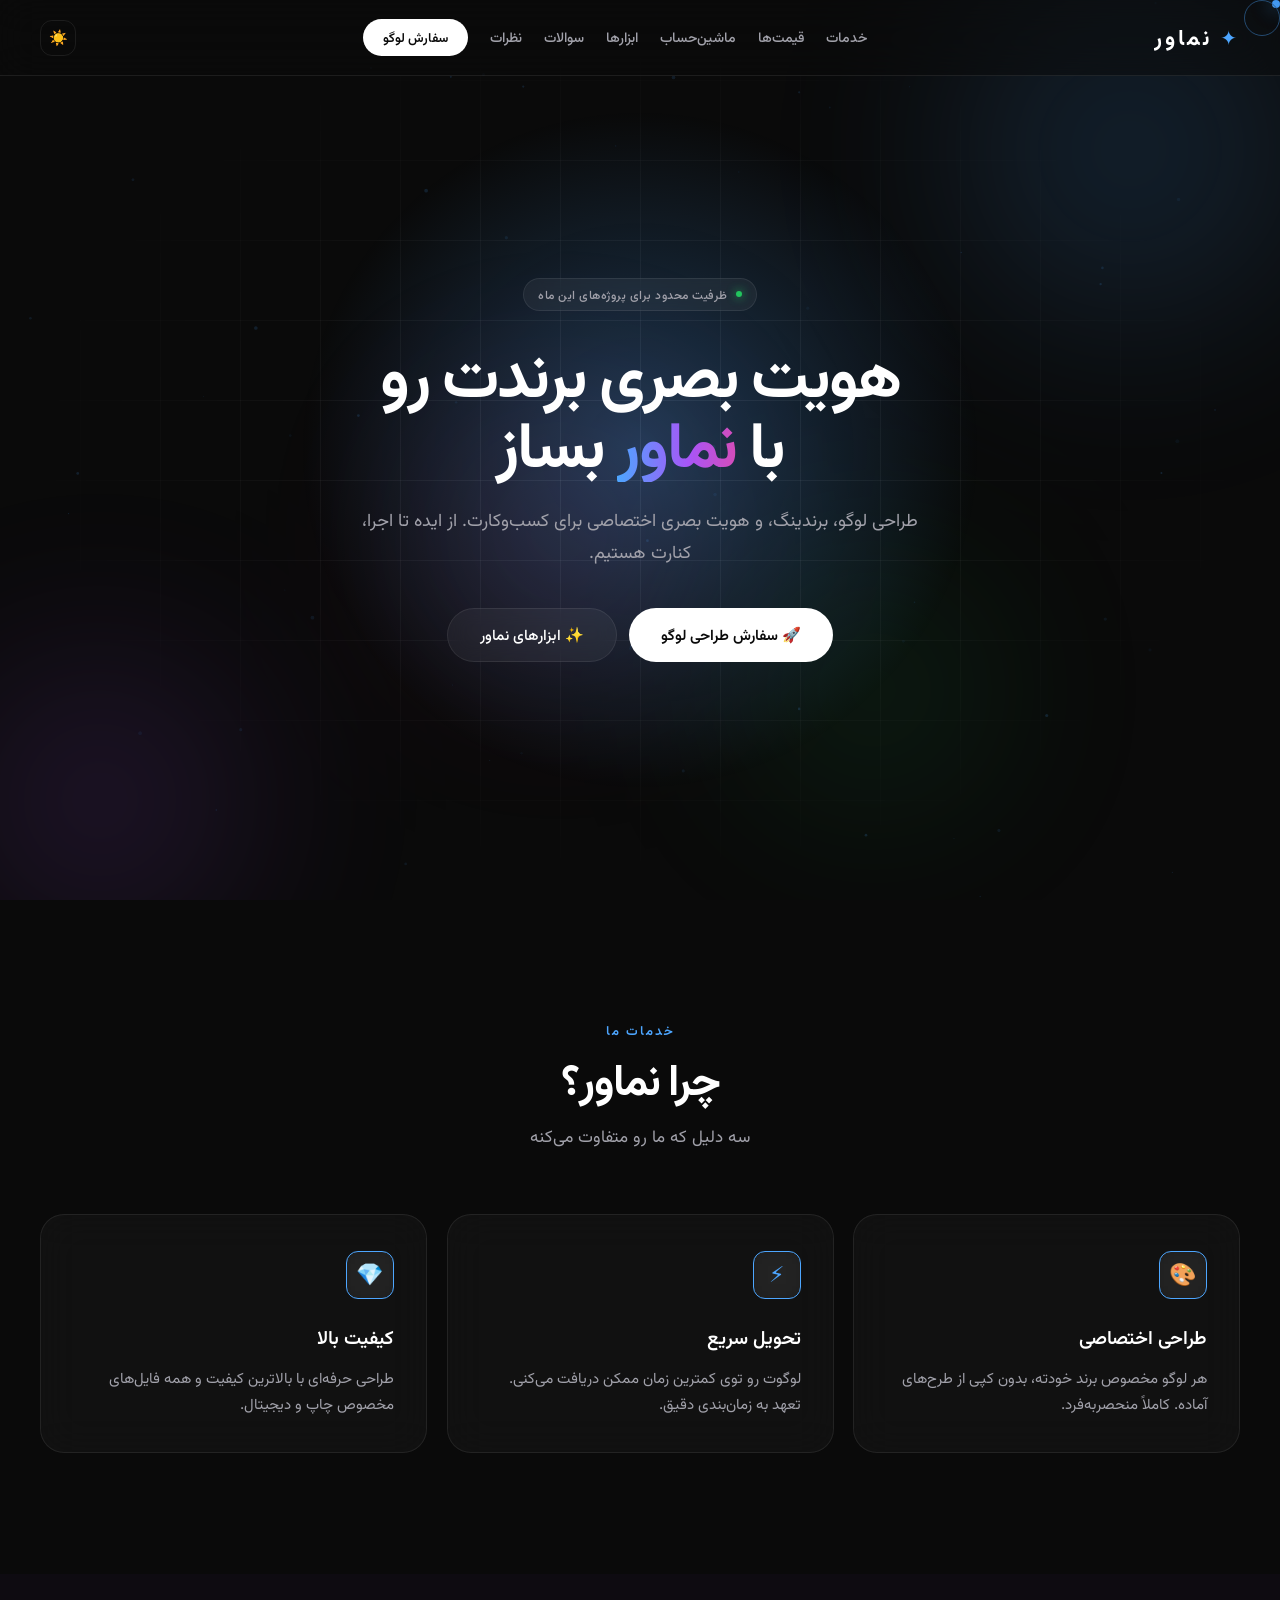
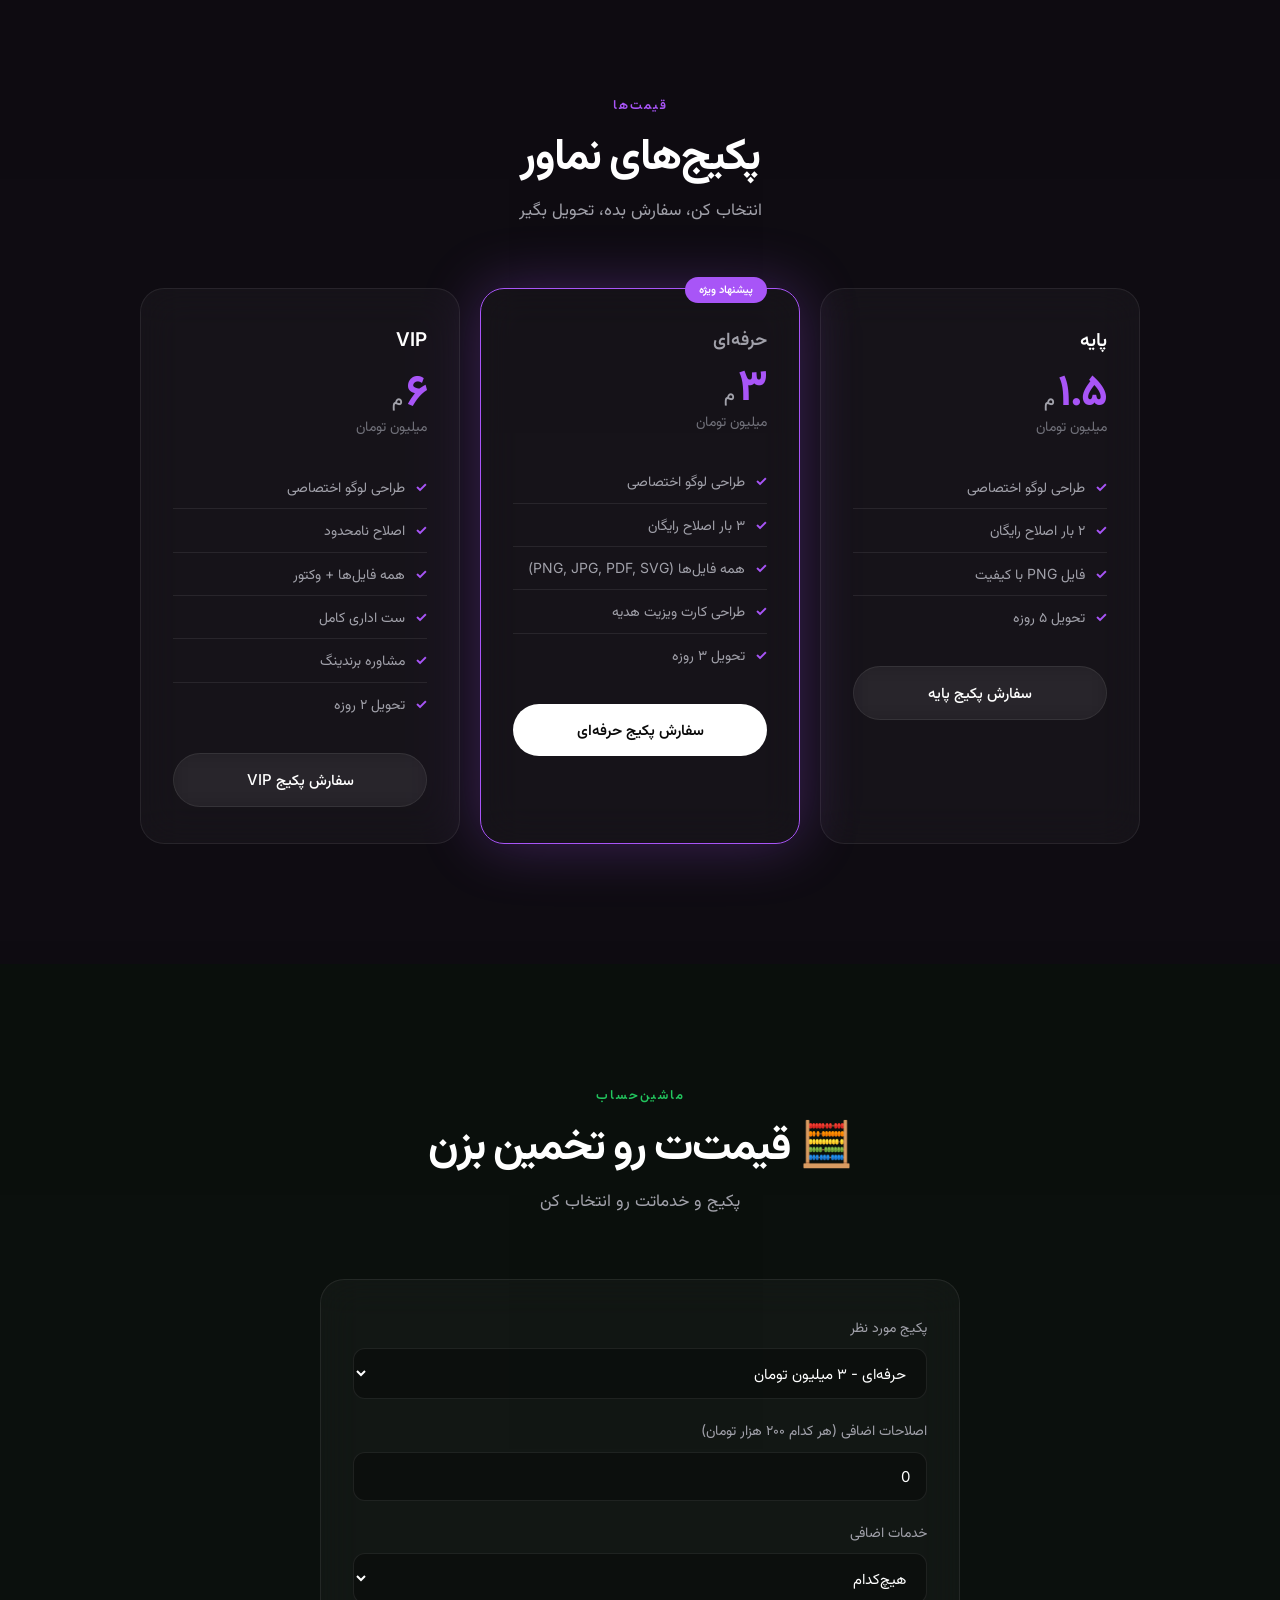
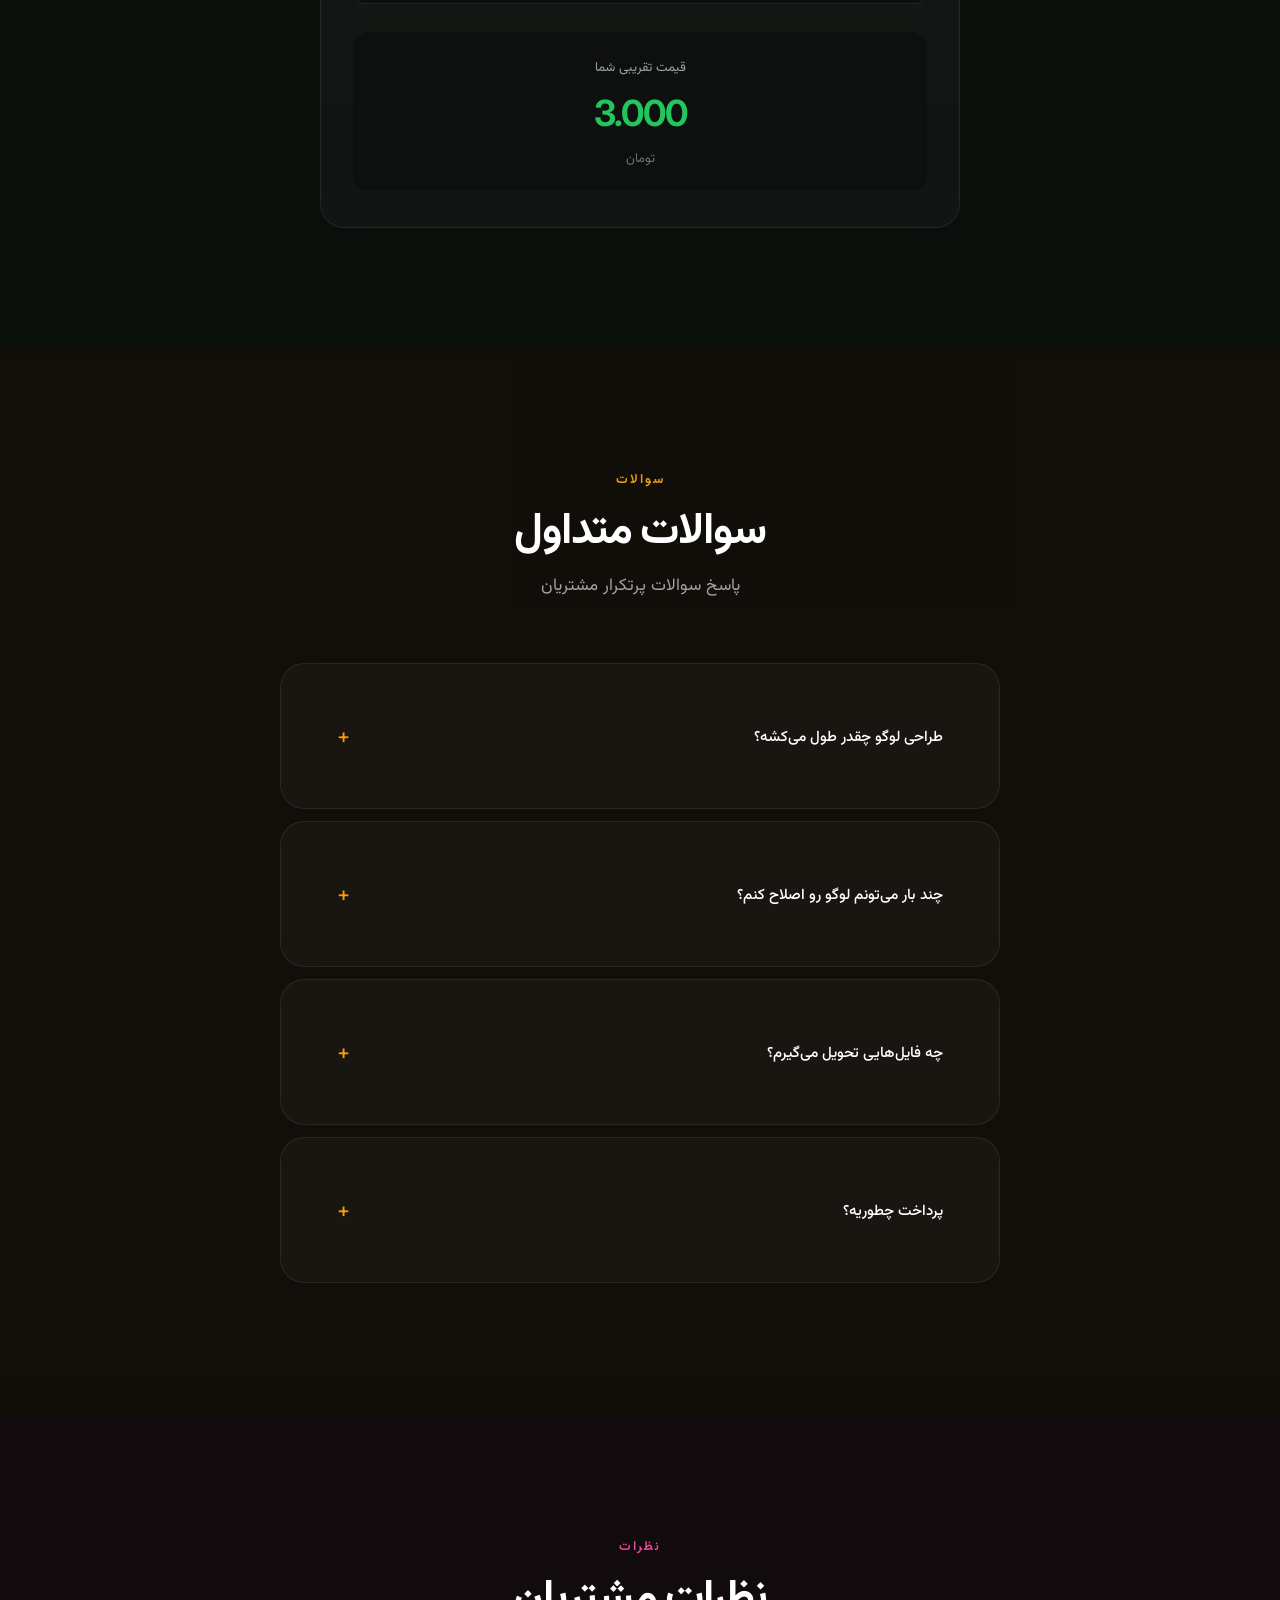
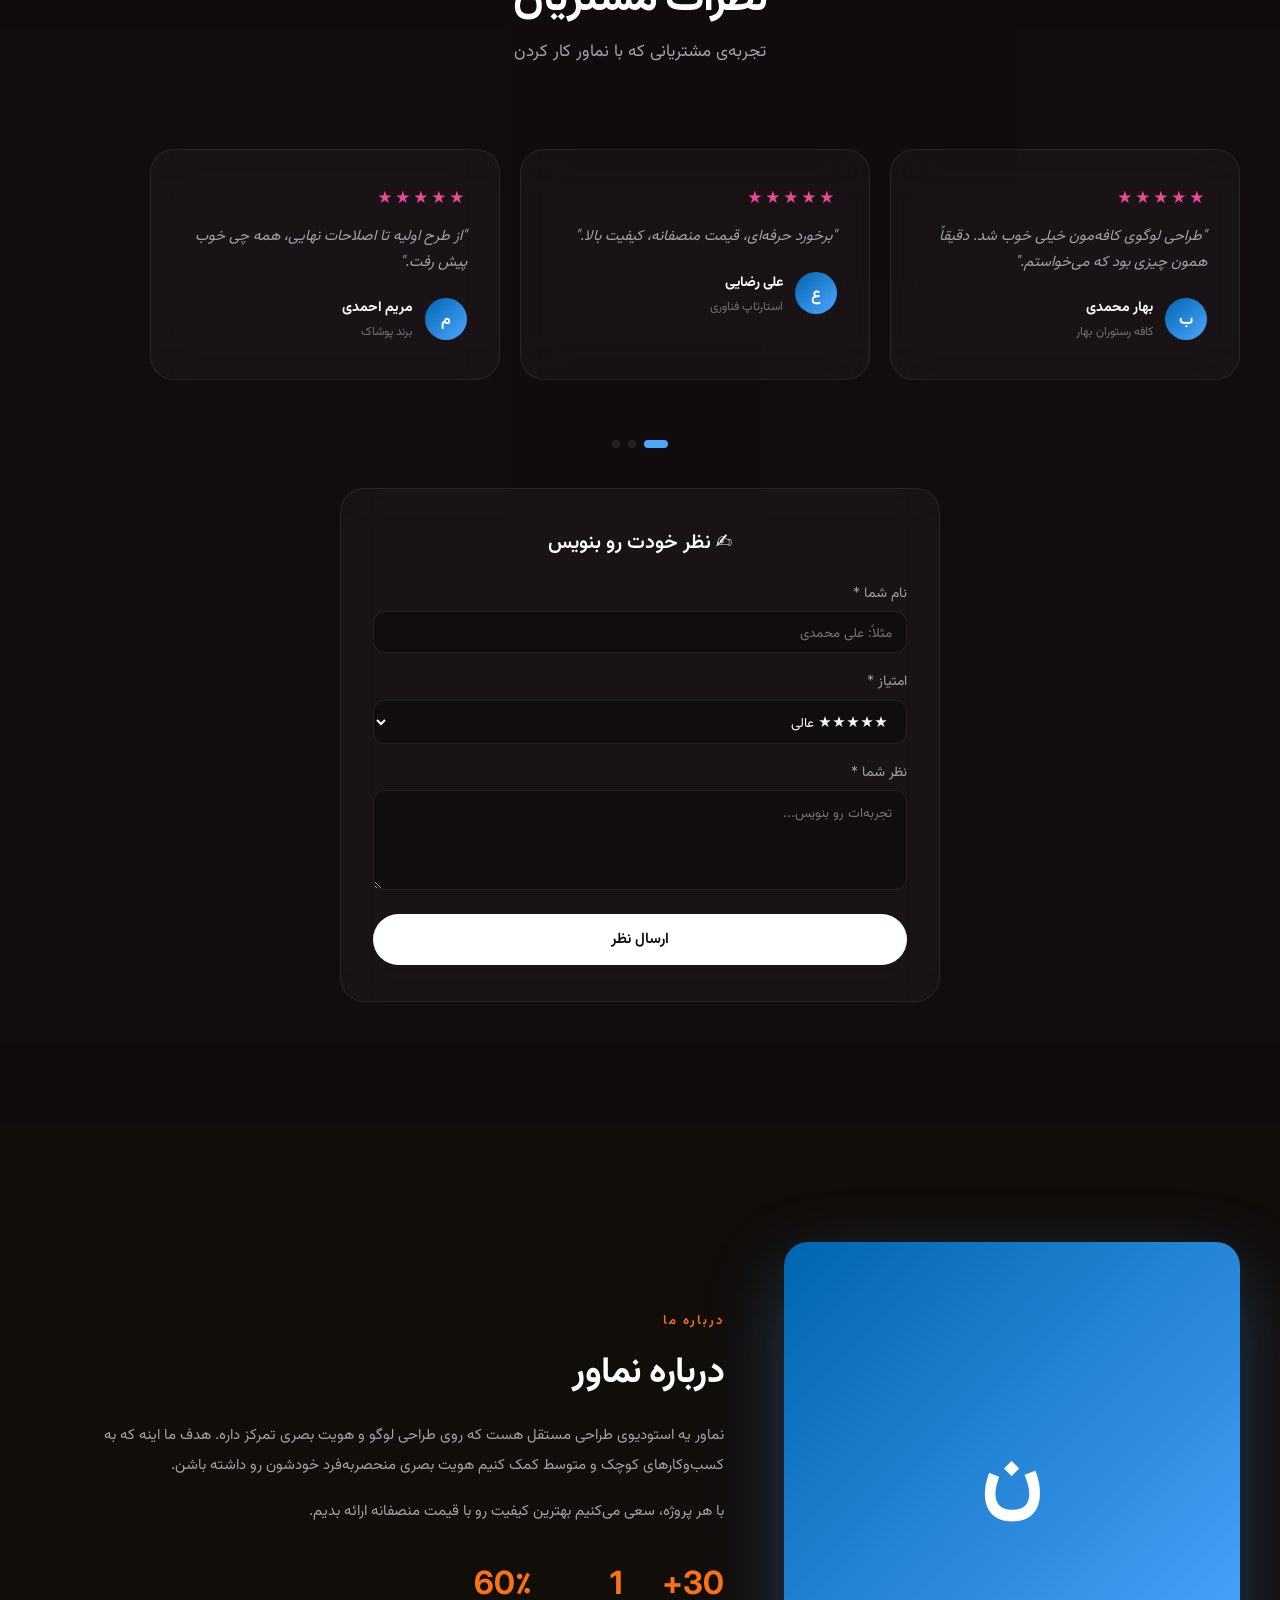
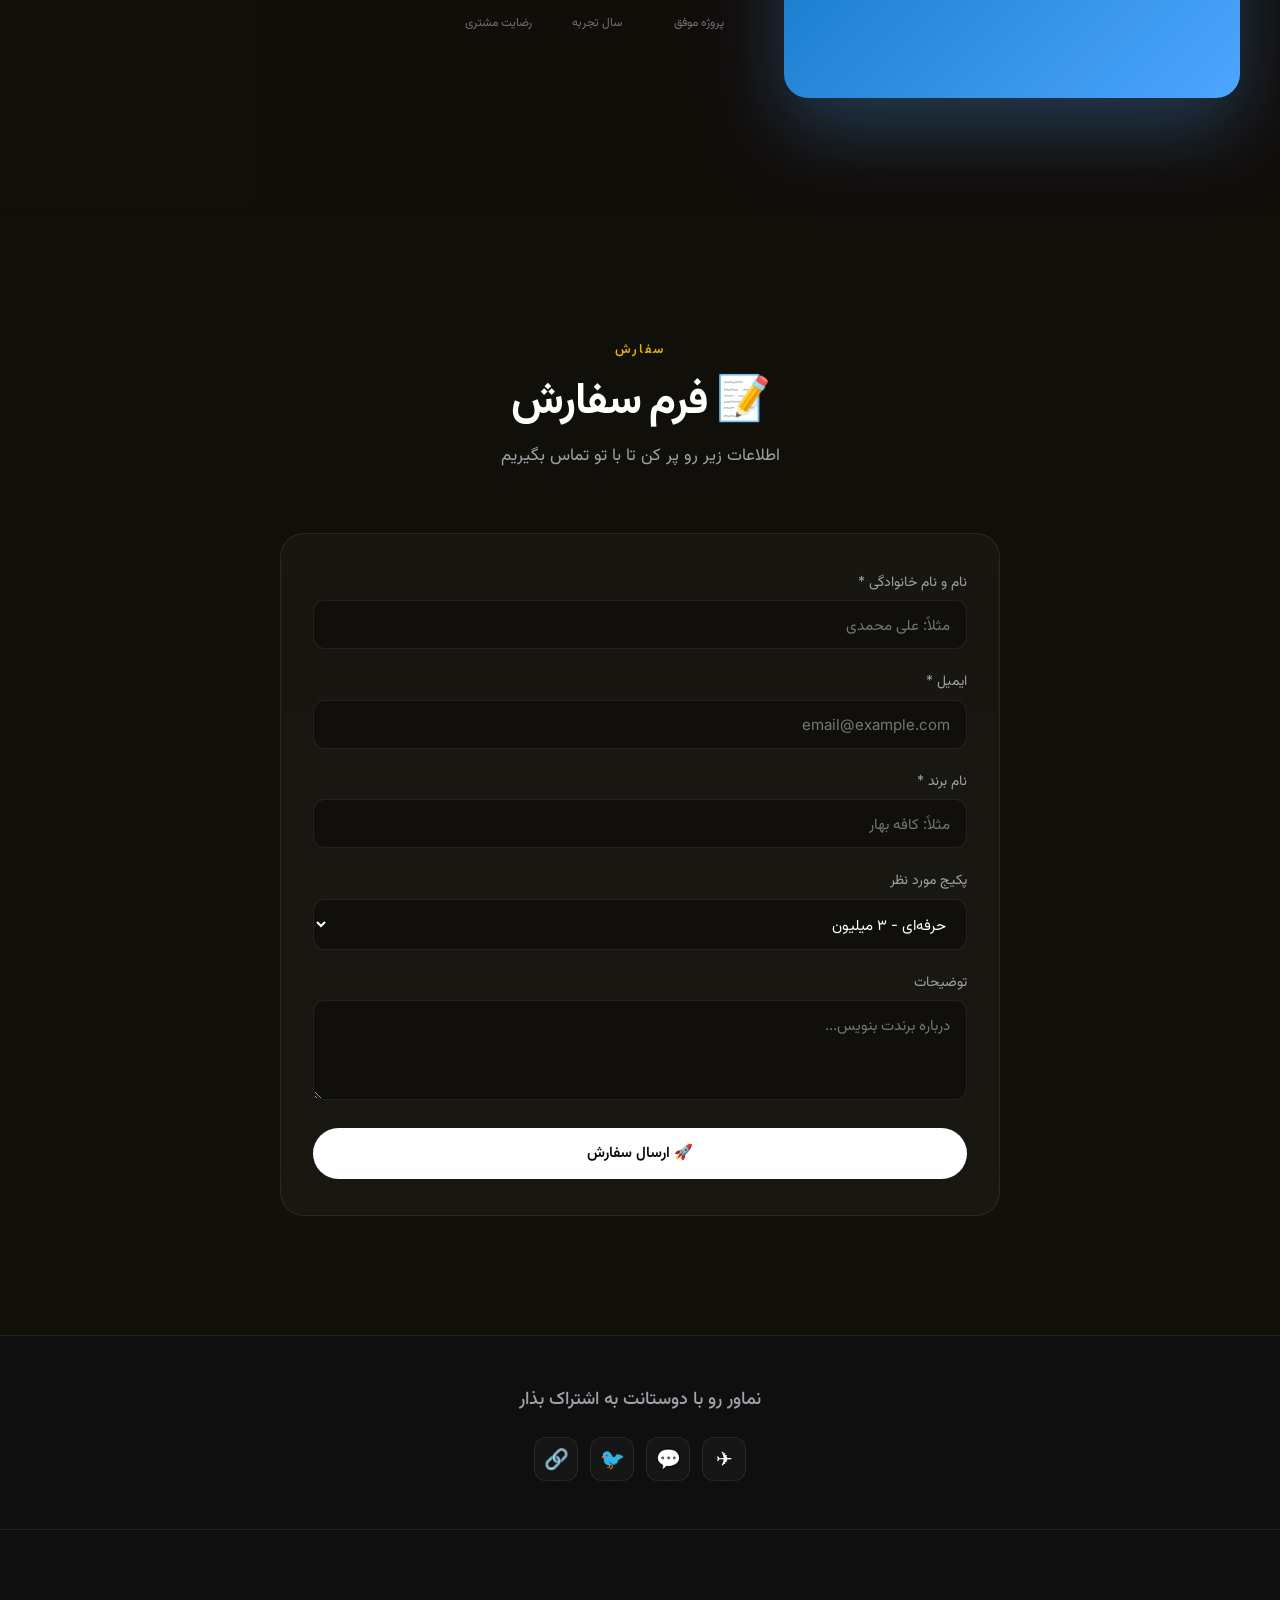
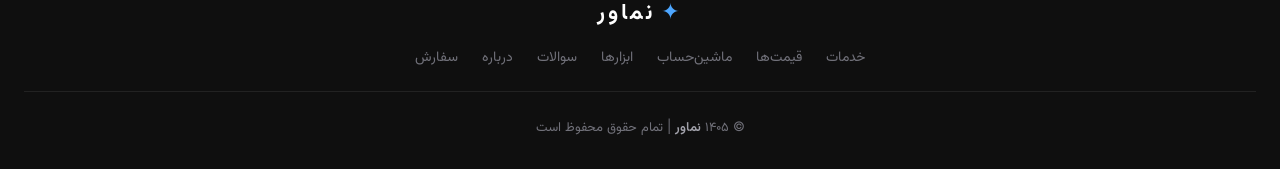
==== commit 2ba8bbcd: "Update index.html" ====
--- a/index.html
+++ b/index.html
@@ -10,219 +10,715 @@
 <link rel="preconnect" href="https://fonts.gstatic.com" crossorigin>
 <link href="https://fonts.googleapis.com/css2?family=Inter:wght@300;400;500;600;700;800&family=Vazirmatn:wght@300;400;500;600;700&display=swap" rel="stylesheet">
 <style>
-:root{--bg-primary:#0a0a0a;--bg-secondary:#111;--text-primary:#fff;--text-secondary:#a1a1aa;--text-muted:#71717a;--border:rgba(255,255,255,0.08);--border-hover:rgba(77,166,255,0.5);--accent:#4da6ff;--accent-dark:#0066b1;--accent-light:#7cc0ff;--glow:rgba(77,166,255,0.3);--success:#22c55e;--radius-md:12px;--radius-lg:16px;--radius-xl:24px;--radius-full:9999px;--transition:0.3s cubic-bezier(0.4,0,0.2,1)}
-[data-theme="light"]{--bg-primary:#fafafa;--bg-secondary:#fff;--text-primary:#09090b;--text-secondary:#52525b;--text-muted:#a1a1aa;--border:rgba(0,0,0,0.08);--border-hover:rgba(0,102,177,0.4);--glow:rgba(0,102,177,0.2)}
-*{margin:0;padding:0;box-sizing:border-box}
-html{scroll-behavior:smooth;scroll-padding-top:80px}
-body{font-family:'Inter','Vazirmatn',system-ui,sans-serif;background:var(--bg-primary);color:var(--text-primary);direction:rtl;overflow-x:hidden;-webkit-font-smoothing:antialiased;transition:background var(--transition),color var(--transition);line-height:1.6;cursor:none}
-a,button,select,input,textarea{cursor:none}
-
-/* LOADING */
-.loading-screen{position:fixed;inset:0;background:var(--bg-primary);z-index:999999;display:flex;flex-direction:column;align-items:center;justify-content:center;transition:opacity .6s,visibility .6s}
-.loading-screen.hide{opacity:0;visibility:hidden}
-.loading-logo{font-size:48px;font-weight:700;letter-spacing:8px;color:var(--accent);margin-bottom:32px;animation:logoPulse 1.5s infinite}
-@keyframes logoPulse{0%,100%{opacity:1;transform:scale(1)}50%{opacity:.6;transform:scale(.95)}}
-.loading-bar{width:200px;height:3px;background:rgba(255,255,255,.1);border-radius:99px;overflow:hidden}
-.loading-bar-fill{height:100%;background:linear-gradient(90deg,var(--accent-dark),var(--accent),var(--accent-light));animation:loadingFill 2s infinite;border-radius:99px}
-@keyframes loadingFill{0%{width:0}50%{width:100%}100%{width:0;margin-right:100%}}
-
-/* AURORA */
-.aurora{position:fixed;inset:0;z-index:0;pointer-events:none;overflow:hidden;opacity:.4}
-.aurora-blob{position:absolute;border-radius:50%;filter:blur(100px);opacity:.6;animation:auroraMove 25s infinite ease-in-out}
-.aurora-blob:nth-child(1){width:500px;height:500px;background:radial-gradient(circle,#4da6ff 0%,transparent 70%);top:-100px;right:-100px}
-.aurora-blob:nth-child(2){width:400px;height:400px;background:radial-gradient(circle,#7c3aed 0%,transparent 70%);bottom:-100px;left:-100px;animation-delay:-8s}
-.aurora-blob:nth-child(3){width:350px;height:350px;background:radial-gradient(circle,#ec4899 0%,transparent 70%);top:40%;left:30%;animation-delay:-15s}
-@keyframes auroraMove{0%,100%{transform:translate(0,0) scale(1)}33%{transform:translate(80px,-60px) scale(1.2)}66%{transform:translate(-60px,80px) scale(.9)}}
-
-/* CURSOR */
-.cursor{position:fixed;width:8px;height:8px;background:var(--accent);border-radius:50%;pointer-events:none;z-index:99999;transition:transform .1s;box-shadow:0 0 20px var(--accent);mix-blend-mode:difference}
-.cursor-follower{position:fixed;width:36px;height:36px;border:1.5px solid var(--accent);border-radius:50%;pointer-events:none;z-index:99998;transition:transform .3s ease-out,width .3s,height .3s,opacity .3s;opacity:.4;display:flex;align-items:center;justify-content:center;font-size:10px;color:var(--accent);font-weight:600}
-.cursor-follower.has-text{width:70px;height:70px;background:rgba(77,166,255,.1);backdrop-filter:blur(10px);border-color:var(--accent);opacity:1}
-@media(max-width:768px){.cursor,.cursor-follower{display:none}body,a,button,select,input,textarea{cursor:auto}}
-
-/* PROGRESS */
-.progress-bar{position:fixed;top:0;right:0;height:2px;background:linear-gradient(90deg,var(--accent-dark),var(--accent),var(--accent-light));width:0;z-index:9999;transition:width .1s;box-shadow:0 0 10px var(--accent)}
-#particles{position:fixed;top:0;left:0;width:100%;height:100%;z-index:1;pointer-events:none;opacity:.3}
-
-/* HEADER */
-header{position:fixed;top:0;left:0;width:100%;padding:16px 40px;display:flex;align-items:center;justify-content:space-between;background:rgba(10,10,10,.5);backdrop-filter:blur(20px);-webkit-backdrop-filter:blur(20px);border-bottom:1px solid var(--border);z-index:100;transition:transform var(--transition),background var(--transition)}
-[data-theme="light"] header{background:rgba(255,255,255,.6)}
-header.hidden{transform:translateY(-100%)}
-.logo{font-size:22px;font-weight:700;letter-spacing:3px;cursor:pointer;position:relative;overflow:hidden;padding:4px 0;display:flex;align-items:center;gap:8px;text-decoration:none;color:var(--text-primary)}
-.logo .logo-mark{color:var(--accent);font-size:20px}
-.logo::after{content:'';position:absolute;top:0;left:-100%;width:50%;height:100%;background:linear-gradient(90deg,transparent,rgba(77,166,255,.4),transparent);animation:logoShine 4s infinite}
-@keyframes logoShine{0%{left:-100%}100%{left:200%}}
-nav{display:flex;gap:22px;align-items:center}
-nav a{color:var(--text-secondary);text-decoration:none;font-size:14px;font-weight:500;transition:color var(--transition);position:relative;white-space:nowrap}
-nav a::after{content:'';position:absolute;bottom:-6px;right:0;width:0;height:1.5px;background:var(--accent);transition:width var(--transition)}
-nav a:hover::after{width:100%}
-nav a:hover{color:var(--accent)}
-.nav-cta{background:var(--text-primary);color:var(--bg-primary)!important;padding:8px 20px;border-radius:99px;font-weight:600;font-size:13px;transition:all var(--transition)}
-.nav-cta::after{display:none}
-.nav-cta:hover{background:var(--accent);color:#fff;transform:translateY(-1px);box-shadow:0 8px 25px var(--glow)}
-.header-actions{display:flex;gap:12px;align-items:center}
-.theme-toggle{background:transparent;border:1px solid var(--border);color:var(--text-secondary);width:36px;height:36px;border-radius:var(--radius-md);cursor:pointer;display:flex;align-items:center;justify-content:center;font-size:15px;transition:all var(--transition)}
-.theme-toggle:hover{background:var(--bg-secondary);color:var(--accent);border-color:var(--border-hover)}
-.mobile-toggle{display:none;background:none;border:none;cursor:pointer;flex-direction:column;gap:5px;padding:8px;z-index:110}
-.mobile-toggle span{display:block;width:22px;height:2px;background:var(--text-primary);transition:all var(--transition)}
-.mobile-toggle.active span:nth-child(1){transform:translateY(7px) rotate(45deg)}
-.mobile-toggle.active span:nth-child(2){opacity:0}
-.mobile-toggle.active span:nth-child(3){transform:translateY(-7px) rotate(-45deg)}
-
-/* HERO */
-.hero{position:relative;min-height:100vh;display:flex;align-items:center;justify-content:center;padding:120px 24px 80px;text-align:center;overflow:hidden;z-index:2}
-.hero-grid{position:absolute;inset:0;background-image:linear-gradient(var(--border) 1px,transparent 1px),linear-gradient(90deg,var(--border) 1px,transparent 1px);background-size:80px 80px;mask-image:radial-gradient(ellipse at center,black 0%,transparent 70%);-webkit-mask-image:radial-gradient(ellipse at center,black 0%,transparent 70%);z-index:0}
-.hero-glow{position:absolute;top:50%;left:50%;width:800px;height:800px;transform:translate(-50%,-50%);background:radial-gradient(circle,var(--glow) 0%,transparent 60%);z-index:0;animation:heroGlow 8s infinite ease-in-out}
-@keyframes heroGlow{0%,100%{transform:translate(-50%,-50%) scale(1);opacity:.5}50%{transform:translate(-50%,-50%) scale(1.2);opacity:.8}}
-.hero-content{position:relative;z-index:2;max-width:800px}
-.hero-badge{display:inline-flex;align-items:center;gap:8px;padding:6px 14px;background:rgba(255,255,255,.05);backdrop-filter:blur(10px);border:1px solid var(--border);border-radius:99px;color:var(--text-secondary);font-size:12px;font-weight:500;letter-spacing:.5px;margin-bottom:28px;animation:fadeIn .8s}
-.hero-badge .dot{width:6px;height:6px;border-radius:50%;background:var(--success);box-shadow:0 0 10px var(--success);animation:dotPulse 2s infinite}
-@keyframes dotPulse{0%,100%{opacity:1}50%{opacity:.5}}
-@keyframes fadeIn{from{opacity:0;transform:translateY(-8px)}to{opacity:1;transform:translateY(0)}}
-.hero h1{font-size:64px;font-weight:700;line-height:1.1;margin-bottom:24px;letter-spacing:-1.5px;animation:fadeIn .8s .1s backwards}
-.hero h1 .shimmer-text{background:linear-gradient(90deg,var(--accent) 0%,var(--accent-light) 20%,#fff 40%,var(--accent-light) 60%,var(--accent) 100%);background-size:200% auto;-webkit-background-clip:text;-webkit-text-fill-color:transparent;background-clip:text;animation:shimmer 3s linear infinite}
-@keyframes shimmer{0%{background-position:0% center}100%{background-position:200% center}}
-.hero p{font-size:18px;color:var(--text-secondary);line-height:1.8;margin-bottom:40px;max-width:600px;margin-left:auto;margin-right:auto;animation:fadeIn .8s .2s backwards}
-.hero-btns{display:flex;gap:12px;justify-content:center;flex-wrap:wrap;animation:fadeIn .8s .3s backwards}
-.btn-primary{display:inline-flex;align-items:center;gap:8px;padding:14px 32px;background:var(--text-primary);color:var(--bg-primary);text-decoration:none;border-radius:99px;font-size:15px;font-weight:600;transition:all var(--transition);border:none;cursor:pointer;font-family:inherit;position:relative;overflow:hidden}
-.btn-primary::before{content:'';position:absolute;top:50%;left:50%;width:0;height:0;background:rgba(77,166,255,.3);border-radius:50%;transform:translate(-50%,-50%);transition:width .6s,height .6s}
-.btn-primary:hover::before{width:300px;height:300px}
-.btn-primary:hover{transform:translateY(-2px);box-shadow:0 10px 30px rgba(0,0,0,.3)}
-.btn-secondary{display:inline-flex;align-items:center;gap:8px;padding:14px 32px;background:rgba(255,255,255,.05);backdrop-filter:blur(10px);color:var(--text-primary);text-decoration:none;border:1px solid var(--border);border-radius:99px;font-size:15px;font-weight:500;transition:all var(--transition);cursor:pointer;font-family:inherit}
-.btn-secondary:hover{background:var(--bg-secondary);border-color:var(--border-hover);transform:translateY(-2px);box-shadow:0 10px 30px var(--glow)}
-
-/* SECTIONS */
-section{position:relative;z-index:1;padding:120px 24px}
-.container{max-width:1200px;margin:0 auto}
-.section-eyebrow{text-align:center;color:var(--accent);font-size:13px;font-weight:600;letter-spacing:2px;text-transform:uppercase;margin-bottom:12px}
-.section-title{text-align:center;font-size:44px;font-weight:700;letter-spacing:-1px;margin-bottom:16px;line-height:1.2}
-.section-subtitle{text-align:center;color:var(--text-secondary);font-size:17px;margin-bottom:64px;max-width:600px;margin-left:auto;margin-right:auto;line-height:1.7}
-
-/* GLASS CARD */
-.glass-card{background:rgba(255,255,255,.03);backdrop-filter:blur(20px);-webkit-backdrop-filter:blur(20px);border:1px solid var(--border);border-radius:var(--radius-xl);padding:36px 32px;transition:all var(--transition)}
-.glass-card:hover{border-color:var(--border-hover);transform:translateY(-4px);box-shadow:0 20px 50px rgba(0,0,0,.3)}
-
-/* FEATURES */
-.features-grid{display:grid;grid-template-columns:repeat(auto-fit,minmax(300px,1fr));gap:20px}
-.feature-icon{width:48px;height:48px;border-radius:var(--radius-md);background:rgba(77,166,255,.1);backdrop-filter:blur(10px);border:1px solid var(--border);display:flex;align-items:center;justify-content:center;font-size:22px;margin-bottom:24px;transition:all var(--transition)}
-.glass-card:hover .feature-icon{background:var(--accent);border-color:var(--accent);transform:scale(1.05)}
-.glass-card h3{font-size:19px;font-weight:600;margin-bottom:12px}
-.glass-card p{font-size:15px;color:var(--text-secondary);line-height:1.7}
-
-/* PRICING */
-.pricing-grid{display:grid;grid-template-columns:repeat(auto-fit,minmax(300px,1fr));gap:20px;max-width:1000px;margin:0 auto}
-.pricing-card.featured{background:rgba(77,166,255,.05);border:1.5px solid var(--accent);box-shadow:0 0 60px var(--glow)}
-.pricing-badge{position:absolute;top:-12px;right:32px;background:var(--accent);color:#fff;padding:4px 14px;border-radius:99px;font-size:11px;font-weight:600}
-.pricing-price{font-size:44px;font-weight:700;letter-spacing:-1px;margin-bottom:4px;line-height:1}
-.pricing-price span{font-size:18px;font-weight:500;color:var(--text-secondary);margin-right:4px}
-.pricing-period{font-size:14px;color:var(--text-muted);margin-bottom:28px}
-.pricing-features{list-style:none;margin-bottom:28px}
-.pricing-features li{padding:10px 0;border-bottom:1px solid var(--border);color:var(--text-secondary);font-size:14px}
-.pricing-features li:last-child{border-bottom:none}
-.pricing-card h3{font-size:18px;font-weight:600;margin-bottom:8px;color:var(--text-secondary)}
-
-/* CALCULATOR */
-.calc-wrapper{max-width:640px;margin:0 auto}
-.calc-group{margin-bottom:20px}
-.calc-group label{display:block;margin-bottom:10px;font-size:14px;color:var(--text-secondary)}
-.calc-group select,.calc-group input{width:100%;padding:14px 16px;background:rgba(0,0,0,.3);border:1px solid var(--border);border-radius:var(--radius-md);color:var(--text-primary);font-family:inherit;font-size:15px}
-.calc-total{text-align:center;padding:24px;background:rgba(0,0,0,.3);border-radius:var(--radius-lg);margin-top:28px}
-.calc-total-label{font-size:13px;color:var(--text-secondary);margin-bottom:8px}
-.calc-total-price{font-size:36px;font-weight:700;letter-spacing:-1px}
-.calc-total-unit{font-size:13px;color:var(--text-muted);margin-top:4px}
-
-/* FAQ */
-.faq-list{max-width:720px;margin:0 auto}
-.faq-item{margin-bottom:12px;overflow:hidden}
-.faq-question{padding:20px 24px;cursor:pointer;display:flex;justify-content:space-between;align-items:center;font-size:15px;font-weight:500}
-.faq-icon{color:var(--accent);font-size:20px;transition:transform .3s}
-.faq-answer{max-height:0;overflow:hidden;transition:max-height .4s ease,padding .4s ease;padding:0 24px;color:var(--text-secondary);font-size:14px;line-height:1.8}
-
-/* TESTIMONIALS */
-.testimonials-grid{display:grid;grid-template-columns:repeat(auto-fit,minmax(280px,1fr));gap:20px;margin-bottom:40px}
-.testimonial-stars{color:var(--accent);font-size:15px;margin-bottom:14px;letter-spacing:2px}
-.testimonial-text{font-size:14px;color:var(--text-secondary);line-height:1.9;margin-bottom:20px;font-style:italic}
-.testimonial-author{display:flex;align-items:center;gap:12px}
-.testimonial-avatar{width:42px;height:42px;border-radius:50%;background:linear-gradient(135deg,var(--accent-dark),var(--accent));display:flex;align-items:center;justify-content:center;font-weight:700;color:#fff}
-.testimonial-info h4{font-size:14px}
-.testimonial-info span{font-size:12px;color:var(--text-muted)}
-
-/* ABOUT */
-.about-grid{display:grid;grid-template-columns:1fr 1.5fr;gap:60px;align-items:center}
-.about-photo{aspect-ratio:1;border-radius:var(--radius-xl);background:linear-gradient(135deg,var(--accent-dark),var(--accent));display:flex;align-items:center;justify-content:center;font-size:90px;font-weight:700;color:#fff;box-shadow:0 30px 80px var(--glow);animation:floatPhoto 6s infinite ease-in-out}
-@keyframes floatPhoto{0%,100%{transform:translateY(0)}50%{transform:translateY(-12px)}}
-.about-text h2{font-size:36px;font-weight:700;letter-spacing:-.5px;margin-bottom:20px}
-.about-text p{font-size:15px;color:var(--text-secondary);line-height:2;margin-bottom:16px}
-.about-stats{display:flex;gap:40px;margin-top:32px}
-.about-stat-num{font-size:32px;font-weight:700;color:var(--accent)}
-.about-stat-label{font-size:12px;color:var(--text-muted);margin-top:4px}
-
-/* ORDER */
-.order-wrapper{max-width:720px;margin:0 auto}
-
-/* SHARE */
-.share-section{text-align:center;padding:48px 24px;background:rgba(255,255,255,.02);border-top:1px solid var(--border)}
-.share-section h3{font-size:18px;margin-bottom:24px;color:var(--text-secondary);font-weight:500}
-.share-buttons{display:flex;gap:12px;justify-content:center;flex-wrap:wrap}
-.share-btn{width:44px;height:44px;border-radius:var(--radius-md);display:flex;align-items:center;justify-content:center;text-decoration:none;font-size:20px;transition:all var(--transition);border:1px solid var(--border);background:rgba(255,255,255,.03);backdrop-filter:blur(10px);color:var(--text-primary)}
-.share-btn:hover{transform:translateY(-4px);border-color:var(--accent);box-shadow:0 10px 25px var(--glow)}
-.share-btn.telegram:hover{background:#0088cc;color:#fff;border-color:#0088cc}
-.share-btn.whatsapp:hover{background:#25d366;color:#fff;border-color:#25d366}
-.share-btn.twitter:hover{background:#1da1f2;color:#fff;border-color:#1da1f2}
-
-/* FOOTER */
-footer{background:rgba(255,255,255,.02);border-top:1px solid var(--border);padding:64px 24px 32px;text-align:center}
-.footer-logo{font-size:22px;font-weight:700;letter-spacing:3px;margin-bottom:16px}
-.footer-logo .logo-mark{color:var(--accent);margin-left:6px}
-.footer-links{display:flex;gap:24px;justify-content:center;flex-wrap:wrap;margin-bottom:24px}
-.footer-links a{color:var(--text-muted);text-decoration:none;font-size:14px;transition:color var(--transition)}
-.footer-links a:hover{color:var(--accent)}
-.footer-copy{color:var(--text-muted);font-size:13px;padding-top:24px;border-top:1px solid var(--border)}
-.footer-copy strong{color:var(--text-secondary);font-weight:600}
-
-/* SCROLL TOP */
-.scroll-top{position:fixed;bottom:24px;right:24px;width:44px;height:44px;border-radius:var(--radius-md);background:rgba(255,255,255,.05);backdrop-filter:blur(10px);border:1px solid var(--border);display:flex;align-items:center;justify-content:center;color:var(--text-secondary);font-size:18px;z-index:90;opacity:0;visibility:hidden;transition:all var(--transition);cursor:pointer}
-.scroll-top.visible{opacity:1;visibility:visible}
-.scroll-top:hover{background:var(--text-primary);color:var(--bg-primary);transform:translateY(-2px)}
-
-/* FADE UP */
-.fade-up{opacity:0;transform:translateY(30px);transition:all .8s cubic-bezier(0.4,0,0.2,1)}
-.fade-up.visible{opacity:1;transform:translateY(0)}
-
-/* RESPONSIVE */
-@media(max-width:768px){
-header{padding:14px 20px}
-.mobile-toggle{display:flex}
-nav{position:fixed;top:0;right:-100%;width:80%;max-width:320px;height:100vh;background:var(--bg-primary);flex-direction:column;align-items:flex-start;justify-content:flex-start;padding:100px 32px 32px;gap:24px;transition:right var(--transition);border-left:1px solid var(--border);box-shadow:-10px 0 40px rgba(0,0,0,.5)}
-nav.open{right:0}
-nav a{font-size:17px}
-.hero h1{font-size:38px;letter-spacing:-1px}
-.hero p{font-size:16px}
-.hero-btns{flex-direction:column;align-items:stretch}
-.btn-primary,.btn-secondary{justify-content:center}
-section{padding:80px 20px}
-.section-title{font-size:30px}
-.section-subtitle{font-size:15px;margin-bottom:40px}
-.about-grid{grid-template-columns:1fr;gap:40px}
-.about-photo{max-width:220px;margin:0 auto;font-size:70px}
-.about-text h2{font-size:26px}
-.about-stats{justify-content:space-around;gap:20px}
-.about-stat-num{font-size:24px}
-.scroll-top{bottom:20px;right:20px}
-}
+  :root {
+    --bg-primary: #0a0a0a;
+    --bg-secondary: #111;
+    --text-primary: #fff;
+    --text-secondary: #a1a1aa;
+    --text-muted: #71717a;
+    --border: rgba(255, 255, 255, 0.08);
+    --border-hover: rgba(77, 166, 255, 0.5);
+    --accent: #4da6ff;
+    --accent-dark: #0066b1;
+    --accent-light: #7cc0ff;
+    --glow: rgba(77, 166, 255, 0.3);
+    --success: #22c55e;
+    --radius-md: 12px;
+    --radius-lg: 16px;
+    --radius-xl: 24px;
+    --radius-full: 9999px;
+    --transition: 0.3s cubic-bezier(0.4, 0, 0.2, 1);
+    --color-features: #4da6ff;
+    --color-pricing: #a855f7;
+    --color-calc: #22c55e;
+    --color-faq: #f59e0b;
+    --color-testimonials: #ec4899;
+    --color-about: #f97316;
+    --color-order: #eab308;
+  }
+  [data-theme="light"] {
+    --bg-primary: #fafafa;
+    --bg-secondary: #ffffff;
+    --text-primary: #09090b;
+    --text-secondary: #52525b;
+    --text-muted: #a1a1aa;
+    --border: rgba(0, 0, 0, 0.08);
+    --border-hover: rgba(0, 102, 177, 0.4);
+    --glow: rgba(0, 102, 177, 0.2);
+  }
+  * { margin: 0; padding: 0; box-sizing: border-box; }
+  html { scroll-behavior: smooth; scroll-padding-top: 80px; }
+  body {
+    font-family: 'Inter', 'Vazirmatn', system-ui, sans-serif;
+    background: var(--bg-primary);
+    color: var(--text-primary);
+    direction: rtl;
+    overflow-x: hidden;
+    -webkit-font-smoothing: antialiased;
+    transition: background var(--transition), color var(--transition);
+    line-height: 1.6;
+    cursor: none;
+  }
+  a, button, select, input, textarea { cursor: none; }
+
+  /* LOADING */
+  .loading-screen {
+    position: fixed; inset: 0;
+    background: var(--bg-primary);
+    z-index: 999999;
+    display: flex; flex-direction: column;
+    align-items: center; justify-content: center;
+    transition: opacity 0.6s, visibility 0.6s;
+  }
+  .loading-screen.hide { opacity: 0; visibility: hidden; }
+  .loading-logo {
+    font-size: 48px; font-weight: 700; letter-spacing: 8px;
+    color: var(--accent); margin-bottom: 32px;
+    animation: logoPulse 1.5s infinite;
+  }
+  @keyframes logoPulse {
+    0%, 100% { opacity: 1; transform: scale(1); }
+    50% { opacity: 0.6; transform: scale(0.95); }
+  }
+  .loading-bar {
+    width: 200px; height: 3px;
+    background: rgba(255, 255, 255, 0.1);
+    border-radius: 99px; overflow: hidden;
+  }
+  .loading-bar-fill {
+    height: 100%;
+    background: linear-gradient(90deg, var(--accent-dark), var(--accent), var(--accent-light));
+    animation: loadingFill 2s infinite;
+    border-radius: 99px;
+  }
+  @keyframes loadingFill {
+    0% { width: 0%; }
+    50% { width: 100%; }
+    100% { width: 0%; margin-right: 100%; }
+  }
+
+  /* AURORA */
+  .aurora {
+    position: fixed; inset: 0;
+    z-index: 0; pointer-events: none;
+    overflow: hidden; opacity: 0.4;
+  }
+  .aurora-blob {
+    position: absolute; border-radius: 50%;
+    filter: blur(100px); opacity: 0.6;
+    animation: auroraMove 25s infinite ease-in-out;
+  }
+  .aurora-blob:nth-child(1) {
+    width: 500px; height: 500px;
+    background: radial-gradient(circle, #4da6ff 0%, transparent 70%);
+    top: -100px; right: -100px;
+  }
+  .aurora-blob:nth-child(2) {
+    width: 400px; height: 400px;
+    background: radial-gradient(circle, #a855f7 0%, transparent 70%);
+    bottom: -100px; left: -100px;
+    animation-delay: -8s;
+  }
+  .aurora-blob:nth-child(3) {
+    width: 350px; height: 350px;
+    background: radial-gradient(circle, #ec4899 0%, transparent 70%);
+    top: 40%; left: 30%;
+    animation-delay: -15s;
+  }
+  .aurora-blob:nth-child(4) {
+    width: 300px; height: 300px;
+    background: radial-gradient(circle, #22c55e 0%, transparent 70%);
+    top: 60%; right: 20%;
+    animation-delay: -20s;
+  }
+  @keyframes auroraMove {
+    0%, 100% { transform: translate(0, 0) scale(1); }
+    33% { transform: translate(80px, -60px) scale(1.2); }
+    66% { transform: translate(-60px, 80px) scale(0.9); }
+  }
+
+  /* CURSOR */
+  .cursor {
+    position: fixed; width: 8px; height: 8px;
+    background: var(--accent); border-radius: 50%;
+    pointer-events: none; z-index: 99999;
+    transition: transform 0.1s;
+    box-shadow: 0 0 20px var(--accent);
+    mix-blend-mode: difference;
+  }
+  .cursor-follower {
+    position: fixed; width: 36px; height: 36px;
+    border: 1.5px solid var(--accent); border-radius: 50%;
+    pointer-events: none; z-index: 99998;
+    transition: transform 0.3s ease-out, width 0.3s, height 0.3s, opacity 0.3s;
+    opacity: 0.4;
+    display: flex; align-items: center; justify-content: center;
+    font-size: 10px; color: var(--accent); font-weight: 600;
+  }
+  .cursor-follower.has-text {
+    width: 70px; height: 70px;
+    background: rgba(77, 166, 255, 0.1);
+    backdrop-filter: blur(10px);
+    border-color: var(--accent); opacity: 1;
+  }
+  @media (max-width: 768px) {
+    .cursor, .cursor-follower { display: none; }
+    body, a, button, select, input, textarea { cursor: auto; }
+  }
+
+  .progress-bar {
+    position: fixed; top: 0; right: 0;
+    height: 2px;
+    background: linear-gradient(90deg, #4da6ff, #a855f7, #ec4899, #22c55e, #f59e0b);
+    width: 0%; z-index: 9999;
+    transition: width 0.1s;
+    box-shadow: 0 0 10px var(--accent);
+  }
+  #particles {
+    position: fixed; top: 0; left: 0;
+    width: 100%; height: 100%;
+    z-index: 1; pointer-events: none; opacity: 0.3;
+  }
+
+  /* HEADER */
+  header {
+    position: fixed; top: 0; left: 0;
+    width: 100%; padding: 16px 40px;
+    display: flex; align-items: center; justify-content: space-between;
+    background: rgba(10, 10, 10, 0.5);
+    backdrop-filter: blur(20px);
+    border-bottom: 1px solid var(--border);
+    z-index: 100;
+    transition: transform var(--transition), background var(--transition);
+  }
+  [data-theme="light"] header { background: rgba(255, 255, 255, 0.6); }
+  header.hidden { transform: translateY(-100%); }
+  .logo {
+    font-size: 22px; font-weight: 700; letter-spacing: 3px;
+    cursor: pointer; position: relative; overflow: hidden;
+    padding: 4px 0; display: flex; align-items: center; gap: 8px;
+    text-decoration: none; color: var(--text-primary);
+  }
+  .logo .logo-mark { color: var(--accent); font-size: 20px; }
+  .logo::after {
+    content: ''; position: absolute; top: 0; left: -100%;
+    width: 50%; height: 100%;
+    background: linear-gradient(90deg, transparent, rgba(77, 166, 255, 0.4), transparent);
+    animation: logoShine 4s infinite;
+  }
+  @keyframes logoShine { 0% { left: -100%; } 100% { left: 200%; } }
+  nav { display: flex; gap: 22px; align-items: center; }
+  nav a {
+    color: var(--text-secondary); text-decoration: none;
+    font-size: 14px; font-weight: 500;
+    transition: color var(--transition);
+    position: relative; white-space: nowrap;
+  }
+  nav a::after {
+    content: ''; position: absolute; bottom: -6px; right: 0;
+    width: 0; height: 1.5px;
+    background: linear-gradient(90deg, #4da6ff, #a855f7);
+    transition: width var(--transition);
+  }
+  nav a:hover::after { width: 100%; }
+  nav a:hover { color: var(--accent); }
+  .nav-cta {
+    background: var(--text-primary); color: var(--bg-primary) !important;
+    padding: 8px 20px; border-radius: var(--radius-full);
+    font-weight: 600; font-size: 13px;
+    transition: all var(--transition);
+  }
+  .nav-cta::after { display: none; }
+  .nav-cta:hover {
+    background: var(--accent); color: #fff;
+    transform: translateY(-1px);
+    box-shadow: 0 8px 25px var(--glow);
+  }
+  .header-actions { display: flex; gap: 12px; align-items: center; }
+  .theme-toggle {
+    background: transparent; border: 1px solid var(--border);
+    color: var(--text-secondary);
+    width: 36px; height: 36px;
+    border-radius: var(--radius-md);
+    cursor: pointer; display: flex; align-items: center; justify-content: center;
+    font-size: 15px; transition: all var(--transition);
+  }
+  .theme-toggle:hover {
+    background: var(--bg-secondary); color: var(--accent);
+    border-color: var(--border-hover);
+  }
+  .mobile-toggle {
+    display: none; background: none; border: none; cursor: pointer;
+    flex-direction: column; gap: 5px; padding: 8px; z-index: 110;
+  }
+  .mobile-toggle span {
+    display: block; width: 22px; height: 2px;
+    background: var(--text-primary); transition: all var(--transition);
+  }
+  .mobile-toggle.active span:nth-child(1) { transform: translateY(7px) rotate(45deg); }
+  .mobile-toggle.active span:nth-child(2) { opacity: 0; }
+  .mobile-toggle.active span:nth-child(3) { transform: translateY(-7px) rotate(-45deg); }
+
+  /* HERO */
+  .hero {
+    position: relative; min-height: 100vh;
+    display: flex; align-items: center; justify-content: center;
+    padding: 120px 24px 80px;
+    text-align: center; overflow: hidden; z-index: 2;
+  }
+  .hero-grid {
+    position: absolute; inset: 0;
+    background-image:
+      linear-gradient(var(--border) 1px, transparent 1px),
+      linear-gradient(90deg, var(--border) 1px, transparent 1px);
+    background-size: 80px 80px;
+    mask-image: radial-gradient(ellipse at center, black 0%, transparent 70%);
+    -webkit-mask-image: radial-gradient(ellipse at center, black 0%, transparent 70%);
+    z-index: 0;
+  }
+  .hero-glow {
+    position: absolute; top: 50%; left: 50%;
+    width: 800px; height: 800px;
+    transform: translate(-50%, -50%);
+    background: radial-gradient(circle, var(--glow) 0%, transparent 60%);
+    z-index: 0;
+    animation: heroGlow 8s infinite ease-in-out;
+  }
+  @keyframes heroGlow {
+    0%, 100% { transform: translate(-50%, -50%) scale(1); opacity: 0.5; }
+    50% { transform: translate(-50%, -50%) scale(1.2); opacity: 0.8; }
+  }
+  .hero-content { position: relative; z-index: 2; max-width: 800px; }
+  .hero-badge {
+    display: inline-flex; align-items: center; gap: 8px;
+    padding: 6px 14px; background: rgba(255, 255, 255, 0.05);
+    backdrop-filter: blur(10px);
+    border: 1px solid var(--border); border-radius: var(--radius-full);
+    color: var(--text-secondary); font-size: 12px; font-weight: 500;
+    letter-spacing: 0.5px; margin-bottom: 28px;
+    animation: fadeIn 0.8s;
+  }
+  .hero-badge .dot {
+    width: 6px; height: 6px; border-radius: 50%;
+    background: var(--success); box-shadow: 0 0 10px var(--success);
+    animation: dotPulse 2s infinite;
+  }
+  @keyframes dotPulse { 0%, 100% { opacity: 1; } 50% { opacity: 0.5; } }
+  @keyframes fadeIn {
+    from { opacity: 0; transform: translateY(-8px); }
+    to { opacity: 1; transform: translateY(0); }
+  }
+  .hero h1 {
+    font-size: 64px; font-weight: 700; line-height: 1.1;
+    margin-bottom: 24px; letter-spacing: -1.5px;
+    animation: fadeIn 0.8s 0.1s backwards;
+  }
+  .hero h1 .shimmer-text {
+    background: linear-gradient(90deg,
+      #4da6ff 0%, #a855f7 20%, #ec4899 40%, #f59e0b 60%, #22c55e 80%, #4da6ff 100%);
+    background-size: 300% auto;
+    -webkit-background-clip: text;
+    -webkit-text-fill-color: transparent;
+    background-clip: text;
+    animation: shimmer 4s linear infinite;
+  }
+  @keyframes shimmer {
+    0% { background-position: 0% center; }
+    100% { background-position: 300% center; }
+  }
+  .hero p {
+    font-size: 18px; color: var(--text-secondary); line-height: 1.8;
+    margin-bottom: 40px; max-width: 600px; margin-left: auto; margin-right: auto;
+    animation: fadeIn 0.8s 0.2s backwards;
+  }
+  .hero-btns {
+    display: flex; gap: 12px; justify-content: center; flex-wrap: wrap;
+    animation: fadeIn 0.8s 0.3s backwards;
+  }
+  .btn-primary {
+    display: inline-flex; align-items: center; gap: 8px;
+    padding: 14px 32px;
+    background: var(--text-primary); color: var(--bg-primary);
+    text-decoration: none; border-radius: var(--radius-full);
+    font-size: 15px; font-weight: 600;
+    transition: all var(--transition);
+    border: none; cursor: pointer; font-family: inherit;
+    position: relative; overflow: hidden;
+  }
+  .btn-primary::before {
+    content: ''; position: absolute;
+    top: 50%; left: 50%;
+    width: 0; height: 0;
+    background: rgba(77, 166, 255, 0.3);
+    border-radius: 50%;
+    transform: translate(-50%, -50%);
+    transition: width 0.6s, height 0.6s;
+  }
+  .btn-primary:hover::before { width: 300px; height: 300px; }
+  .btn-primary:hover {
+    transform: translateY(-2px);
+    box-shadow: 0 10px 30px rgba(0, 0, 0, 0.3);
+  }
+  .btn-secondary {
+    display: inline-flex; align-items: center; gap: 8px;
+    padding: 14px 32px;
+    background: rgba(255, 255, 255, 0.05);
+    backdrop-filter: blur(10px);
+    color: var(--text-primary);
+    text-decoration: none; border: 1px solid var(--border);
+    border-radius: var(--radius-full);
+    font-size: 15px; font-weight: 500;
+    transition: all var(--transition);
+    cursor: pointer; font-family: inherit;
+  }
+  .btn-secondary:hover {
+    background: var(--bg-secondary); border-color: var(--border-hover);
+    transform: translateY(-2px);
+    box-shadow: 0 10px 30px var(--glow);
+  }
+
+  section { position: relative; z-index: 1; padding: 120px 24px; }
+  .container { max-width: 1200px; margin: 0 auto; }
+  .section-eyebrow {
+    text-align: center;
+    font-size: 13px; font-weight: 600;
+    letter-spacing: 2px; text-transform: uppercase;
+    margin-bottom: 12px;
+  }
+  .section-title {
+    text-align: center; font-size: 44px; font-weight: 700;
+    letter-spacing: -1px; margin-bottom: 16px; line-height: 1.2;
+  }
+  .section-subtitle {
+    text-align: center; color: var(--text-secondary);
+    font-size: 17px; margin-bottom: 64px;
+    max-width: 600px; margin-left: auto; margin-right: auto;
+    line-height: 1.7;
+  }
+
+  /* COLOR PER SECTION */
+  #features .section-eyebrow { color: var(--color-features); }
+  #features .feature-icon { color: var(--color-features); border-color: var(--color-features); }
+  #features .glass-card:hover { border-color: var(--color-features); }
+
+  #pricing .section-eyebrow { color: var(--color-pricing); }
+  #pricing .pricing-price { color: var(--color-pricing); }
+  #pricing .pricing-badge { background: var(--color-pricing); }
+  #pricing .pricing-card.featured { border-color: var(--color-pricing); box-shadow: 0 0 60px rgba(168, 85, 247, 0.3); }
+  #pricing .pricing-features li::before { color: var(--color-pricing); }
+
+  #calculator .section-eyebrow { color: var(--color-calc); }
+  #calculator .calc-total-price { color: var(--color-calc); }
+
+  #faq .section-eyebrow { color: var(--color-faq); }
+  #faq .faq-icon { color: var(--color-faq); }
+
+  #testimonials .section-eyebrow { color: var(--color-testimonials); }
+  #testimonials .testimonial-stars { color: var(--color-testimonials); }
+
+  #about .section-eyebrow { color: var(--color-about); }
+  #about .about-stat-num { color: var(--color-about); }
+
+  #order .section-eyebrow { color: var(--color-order); }
+
+  .glass-card {
+    background: rgba(255, 255, 255, 0.03);
+    backdrop-filter: blur(20px);
+    border: 1px solid var(--border);
+    border-radius: var(--radius-xl);
+    padding: 36px 32px;
+    transition: all 0.4s cubic-bezier(0.4, 0, 0.2, 1);
+    transform-style: preserve-3d;
+    will-change: transform;
+  }
+  .glass-card:hover {
+    transform: translateY(-8px) rotateX(3deg) rotateY(-3deg);
+    box-shadow: 0 25px 70px rgba(0, 0, 0, 0.3);
+    border-color: var(--border-hover);
+  }
+  .glass-card .feature-icon {
+    width: 48px; height: 48px;
+    border-radius: var(--radius-md);
+    background: rgba(255, 255, 255, 0.05);
+    backdrop-filter: blur(10px);
+    border: 1px solid var(--border);
+    display: flex; align-items: center; justify-content: center;
+    font-size: 22px; margin-bottom: 24px;
+    transition: all var(--transition);
+  }
+  .glass-card:hover .feature-icon {
+    background: var(--accent); color: #fff;
+    transform: scale(1.1) rotate(360deg);
+  }
+  .glass-card h3 { font-size: 19px; font-weight: 600; margin-bottom: 12px; }
+  .glass-card p { font-size: 15px; color: var(--text-secondary); line-height: 1.7; }
+
+  /* PRICING */
+  .pricing-grid {
+    display: grid;
+    grid-template-columns: repeat(auto-fit, minmax(300px, 1fr));
+    gap: 20px; max-width: 1000px; margin: 0 auto;
+  }
+  .pricing-card.featured {
+    position: relative;
+  }
+  .pricing-badge {
+    position: absolute; top: -12px; right: 32px;
+    color: #fff;
+    padding: 4px 14px; border-radius: var(--radius-full);
+    font-size: 11px; font-weight: 600;
+  }
+  .pricing-price {
+    font-size: 44px; font-weight: 700;
+    letter-spacing: -1px; margin-bottom: 4px; line-height: 1;
+  }
+  .pricing-price span {
+    font-size: 18px; font-weight: 500;
+    color: var(--text-secondary); margin-right: 4px;
+  }
+  .pricing-period { font-size: 14px; color: var(--text-muted); margin-bottom: 28px; }
+  .pricing-features { list-style: none; margin-bottom: 28px; }
+  .pricing-features li {
+    padding: 10px 0;
+    border-bottom: 1px solid var(--border);
+    color: var(--text-secondary);
+    font-size: 14px;
+  }
+  .pricing-features li::before {
+    content: '✓'; margin-left: 10px; font-weight: 700;
+  }
+  .pricing-features li:last-child { border-bottom: none; }
+  .pricing-card h3 { font-size: 18px; font-weight: 600; margin-bottom: 8px; color: var(--text-secondary); }
+
+  /* CALCULATOR */
+  .calc-wrapper { max-width: 640px; margin: 0 auto; }
+  .calc-group { margin-bottom: 20px; }
+  .calc-group label {
+    display: block; margin-bottom: 10px;
+    font-size: 14px; color: var(--text-secondary);
+  }
+  .calc-group select, .calc-group input {
+    width: 100%; padding: 14px 16px;
+    background: rgba(0, 0, 0, 0.3);
+    border: 1px solid var(--border);
+    border-radius: var(--radius-md);
+    color: var(--text-primary);
+    font-family: inherit; font-size: 15px;
+  }
+  .calc-total {
+    text-align: center; padding: 24px;
+    background: rgba(0, 0, 0, 0.3);
+    border-radius: var(--radius-lg); margin-top: 28px;
+  }
+  .calc-total-label { font-size: 13px; color: var(--text-secondary); margin-bottom: 8px; }
+  .calc-total-price { font-size: 36px; font-weight: 700; letter-spacing: -1px; }
+  .calc-total-unit { font-size: 13px; color: var(--text-muted); margin-top: 4px; }
+
+  /* FAQ */
+  .faq-list { max-width: 720px; margin: 0 auto; }
+  .faq-item { margin-bottom: 12px; overflow: hidden; }
+  .faq-question {
+    padding: 20px 24px; cursor: pointer;
+    display: flex; justify-content: space-between; align-items: center;
+    font-size: 15px; font-weight: 500;
+  }
+  .faq-icon { font-size: 20px; transition: transform 0.3s; }
+  .faq-answer {
+    max-height: 0; overflow: hidden;
+    transition: max-height 0.4s ease, padding 0.4s ease;
+    padding: 0 24px;
+    color: var(--text-secondary);
+    font-size: 14px; line-height: 1.8;
+  }
+
+  /* TESTIMONIALS SLIDER */
+  .testimonials-slider {
+    display: flex;
+    gap: 20px;
+    overflow-x: auto;
+    scroll-snap-type: x mandatory;
+    padding: 20px 0 40px;
+    -webkit-overflow-scrolling: touch;
+    scrollbar-width: none;
+  }
+  .testimonials-slider::-webkit-scrollbar { display: none; }
+  .testimonials-slider .glass-card {
+    flex: 0 0 350px;
+    scroll-snap-align: start;
+  }
+  .testimonial-stars {
+    font-size: 15px; margin-bottom: 14px; letter-spacing: 2px;
+  }
+  .testimonial-text {
+    font-size: 14px; color: var(--text-secondary);
+    line-height: 1.9; margin-bottom: 20px; font-style: italic;
+  }
+  .testimonial-author { display: flex; align-items: center; gap: 12px; }
+  .testimonial-avatar {
+    width: 42px; height: 42px; border-radius: 50%;
+    background: linear-gradient(135deg, var(--accent-dark), var(--accent));
+    display: flex; align-items: center; justify-content: center;
+    font-weight: 700; color: #fff;
+  }
+  .testimonial-info h4 { font-size: 14px; }
+  .testimonial-info span { font-size: 12px; color: var(--text-muted); }
+  .slider-dots {
+    display: flex; gap: 8px; justify-content: center;
+    margin-top: 20px;
+  }
+  .slider-dot {
+    width: 8px; height: 8px; border-radius: 50%;
+    background: var(--border); cursor: pointer;
+    transition: all 0.3s;
+  }
+  .slider-dot.active { background: var(--accent); width: 24px; border-radius: 4px; }
+
+  /* ABOUT */
+  .about-grid {
+    display: grid; grid-template-columns: 1fr 1.5fr;
+    gap: 60px; align-items: center;
+  }
+  .about-photo {
+    aspect-ratio: 1; border-radius: var(--radius-xl);
+    background: linear-gradient(135deg, var(--accent-dark), var(--accent));
+    display: flex; align-items: center; justify-content: center;
+    font-size: 90px; font-weight: 700; color: #fff;
+    box-shadow: 0 30px 80px var(--glow);
+    animation: floatPhoto 6s infinite ease-in-out;
+  }
+  @keyframes floatPhoto {
+    0%, 100% { transform: translateY(0); }
+    50% { transform: translateY(-12px); }
+  }
+  .about-text h2 { font-size: 36px; font-weight: 700; letter-spacing: -0.5px; margin-bottom: 20px; }
+  .about-text p { font-size: 15px; color: var(--text-secondary); line-height: 2; margin-bottom: 16px; }
+  .about-stats { display: flex; gap: 40px; margin-top: 32px; }
+  .about-stat-num { font-size: 32px; font-weight: 700; }
+  .about-stat-label { font-size: 12px; color: var(--text-muted); margin-top: 4px; }
+
+  /* ORDER */
+  .order-wrapper { max-width: 720px; margin: 0 auto; }
+
+  /* SHARE */
+  .share-section {
+    text-align: center; padding: 48px 24px;
+    background: rgba(255, 255, 255, 0.02);
+    border-top: 1px solid var(--border);
+  }
+  .share-section h3 {
+    font-size: 18px; margin-bottom: 24px;
+    color: var(--text-secondary); font-weight: 500;
+  }
+  .share-buttons { display: flex; gap: 12px; justify-content: center; flex-wrap: wrap; }
+  .share-btn {
+    width: 44px; height: 44px; border-radius: var(--radius-md);
+    display: flex; align-items: center; justify-content: center;
+    text-decoration: none; font-size: 20px;
+    transition: all var(--transition);
+    border: 1px solid var(--border);
+    background: rgba(255, 255, 255, 0.03);
+    backdrop-filter: blur(10px);
+    color: var(--text-primary);
+  }
+  .share-btn:hover {
+    transform: translateY(-4px); border-color: var(--accent);
+    box-shadow: 0 10px 25px var(--glow);
+  }
+  .share-btn.telegram:hover { background: #0088cc; color: #fff; border-color: #0088cc; }
+  .share-btn.whatsapp:hover { background: #25d366; color: #fff; border-color: #25d366; }
+  .share-btn.twitter:hover { background: #1da1f2; color: #fff; border-color: #1da1f2; }
+
+  footer {
+    background: rgba(255, 255, 255, 0.02);
+    border-top: 1px solid var(--border);
+    padding: 64px 24px 32px; text-align: center;
+  }
+  .footer-logo { font-size: 22px; font-weight: 700; letter-spacing: 3px; margin-bottom: 16px; }
+  .footer-logo .logo-mark { color: var(--accent); margin-left: 6px; }
+  .footer-links {
+    display: flex; gap: 24px;
+    justify-content: center; flex-wrap: wrap;
+    margin-bottom: 24px;
+  }
+  .footer-links a {
+    color: var(--text-muted); text-decoration: none;
+    font-size: 14px; transition: color var(--transition);
+  }
+  .footer-links a:hover { color: var(--accent); }
+  .footer-copy {
+    color: var(--text-muted); font-size: 13px;
+    padding-top: 24px; border-top: 1px solid var(--border);
+  }
+  .footer-copy strong { color: var(--text-secondary); font-weight: 600; }
+
+  .scroll-top {
+    position: fixed; bottom: 24px; right: 24px;
+    width: 44px; height: 44px; border-radius: var(--radius-md);
+    background: rgba(255, 255, 255, 0.05);
+    backdrop-filter: blur(10px);
+    border: 1px solid var(--border);
+    display: flex; align-items: center; justify-content: center;
+    color: var(--text-secondary); font-size: 18px;
+    z-index: 90; opacity: 0; visibility: hidden;
+    transition: all var(--transition); cursor: pointer;
+  }
+  .scroll-top.visible { opacity: 1; visibility: visible; }
+  .scroll-top:hover {
+    background: var(--text-primary); color: var(--bg-primary);
+    transform: translateY(-2px);
+  }
+
+  .fade-up {
+    opacity: 0; transform: translateY(30px);
+    transition: all 0.8s cubic-bezier(0.4, 0, 0.2, 1);
+  }
+  .fade-up.visible { opacity: 1; transform: translateY(0); }
+
+  @media (max-width: 768px) {
+    header { padding: 14px 20px; }
+    .mobile-toggle { display: flex; }
+    nav {
+      position: fixed; top: 0; right: -100%;
+      width: 80%; max-width: 320px; height: 100vh;
+      background: var(--bg-primary);
+      flex-direction: column;
+      align-items: flex-start; justify-content: flex-start;
+      padding: 100px 32px 32px; gap: 24px;
+      transition: right var(--transition);
+      border-left: 1px solid var(--border);
+      box-shadow: -10px 0 40px rgba(0, 0, 0, 0.5);
+    }
+    nav.open { right: 0; }
+    nav a { font-size: 17px; }
+    .hero h1 { font-size: 38px; letter-spacing: -1px; }
+    .hero p { font-size: 16px; }
+    .hero-btns { flex-direction: column; align-items: stretch; }
+    .btn-primary, .btn-secondary { justify-content: center; }
+    section { padding: 80px 20px; }
+    .section-title { font-size: 30px; }
+    .section-subtitle { font-size: 15px; margin-bottom: 40px; }
+    .about-grid { grid-template-columns: 1fr; gap: 40px; }
+    .about-photo { max-width: 220px; margin: 0 auto; font-size: 70px; }
+    .about-text h2 { font-size: 26px; }
+    .about-stats { justify-content: space-around; gap: 20px; }
+    .about-stat-num { font-size: 24px; }
+    .scroll-top { bottom: 20px; right: 20px; }
+    .testimonials-slider .glass-card { flex: 0 0 280px; }
+  }
 </style>
 </head>
 <body>
 
 <div class="loading-screen" id="loadingScreen">
-<div class="loading-logo">✦ نماور</div>
-<div class="loading-bar"><div class="loading-bar-fill"></div></div>
+  <div class="loading-logo">✦ نماور</div>
+  <div class="loading-bar"><div class="loading-bar-fill"></div></div>
 </div>
 
 <div class="aurora">
-<div class="aurora-blob"></div>
-<div class="aurora-blob"></div>
-<div class="aurora-blob"></div>
+  <div class="aurora-blob"></div>
+  <div class="aurora-blob"></div>
+  <div class="aurora-blob"></div>
+  <div class="aurora-blob"></div>
 </div>
 
 <div class="cursor" id="cursor"></div>
@@ -231,331 +727,623 @@
 <canvas id="particles"></canvas>
 
 <header id="header">
-<a href="index.html" class="logo"><span class="logo-mark">✦</span>نماور</a>
-<nav id="nav">
-<a href="#features">خدمات</a>
-<a href="#pricing">قیمت‌ها</a>
-<a href="#calculator">ماشین‌حساب</a>
-<a href="tools.html">ابزارها</a>
-<a href="#faq">سوالات</a>
-<a href="#testimonials">نظرات</a>
-<a href="#order" class="nav-cta">سفارش لوگو</a>
-</nav>
-<div class="header-actions">
-<button class="theme-toggle" id="themeToggle">🌙</button>
-<button class="mobile-toggle" id="mobileToggle"><span></span><span></span><span></span></button>
+  <a href="index.html" class="logo"><span class="logo-mark">✦</span>نماور</a>
+  <nav id="nav">
+    <a href="#features">خدمات</a>
+    <a href="#pricing">قیمت‌ها</a>
+    <a href="#calculator">ماشین‌حساب</a>
+    <a href="tools.html">ابزارها</a>
+    <a href="#faq">سوالات</a>
+    <a href="#testimonials">نظرات</a>
+    <a href="#order" class="nav-cta">سفارش لوگو</a>
+  </nav>
+  <div class="header-actions">
+    <button class="theme-toggle" id="themeToggle">🌙</button>
+    <button class="mobile-toggle" id="mobileToggle"><span></span><span></span><span></span></button>
+  </div>
+</header>
+
+<section class="hero">
+  <div class="hero-grid"></div>
+  <div class="hero-glow"></div>
+  <div class="hero-content">
+    <div class="hero-badge"><span class="dot"></span>ظرفیت محدود برای پروژه‌های این ماه</div>
+    <h1>هویت بصری برندت رو<br>با <span class="shimmer-text">نماور</span> بساز</h1>
+    <p>طراحی لوگو، برندینگ، و هویت بصری اختصاصی برای کسب‌وکارت. از ایده تا اجرا، کنارت هستیم.</p>
+    <div class="hero-btns">
+      <a href="#order" class="btn-primary">🚀 سفارش طراحی لوگو</a>
+      <a href="tools.html" class="btn-secondary">✨ ابزارهای نماور</a>
+    </div>
+  </div>
+</section>
+
+<section id="features">
+  <div class="container">
+    <div class="section-eyebrow">خدمات ما</div>
+    <h2 class="section-title fade-up">چرا نماور؟</h2>
+    <p class="section-subtitle fade-up">سه دلیل که ما رو متفاوت می‌کنه</p>
+    <div class="features-grid" style="display:grid;grid-template-columns:repeat(auto-fit,minmax(300px,1fr));gap:20px;">
+      <div class="glass-card fade-up">
+        <div class="feature-icon">🎨</div>
+        <h3>طراحی اختصاصی</h3>
+        <p>هر لوگو مخصوص برند خودته، بدون کپی از طرح‌های آماده. کاملاً منحصربه‌فرد.</p>
+      </div>
+      <div class="glass-card fade-up">
+        <div class="feature-icon">⚡</div>
+        <h3>تحویل سریع</h3>
+        <p>لوگوت رو توی کمترین زمان ممکن دریافت می‌کنی. تعهد به زمان‌بندی دقیق.</p>
+      </div>
+      <div class="glass-card fade-up">
+        <div class="feature-icon">💎</div>
+        <h3>کیفیت بالا</h3>
+        <p>طراحی حرفه‌ای با بالاترین کیفیت و همه فایل‌های مخصوص چاپ و دیجیتال.</p>
+      </div>
+    </div>
+  </div>
+</section>
+
+<section id="pricing" style="background: rgba(168, 85, 247, 0.03);">
+  <div class="container">
+    <div class="section-eyebrow">قیمت‌ها</div>
+    <h2 class="section-title fade-up">پکیج‌های نماور</h2>
+    <p class="section-subtitle fade-up">انتخاب کن، سفارش بده، تحویل بگیر</p>
+    <div class="pricing-grid">
+      <div class="glass-card fade-up">
+        <h3>پایه</h3>
+        <div class="pricing-price">۱.۵<span>م</span></div>
+        <div class="pricing-period">میلیون تومان</div>
+        <ul class="pricing-features">
+          <li>طراحی لوگو اختصاصی</li>
+          <li>۲ بار اصلاح رایگان</li>
+          <li>فایل PNG با کیفیت</li>
+          <li>تحویل ۵ روزه</li>
+        </ul>
+        <a href="#order" class="btn-secondary" style="display:block;text-align:center">سفارش پکیج پایه</a>
+      </div>
+      <div class="glass-card pricing-card featured fade-up">
+        <div class="pricing-badge">پیشنهاد ویژه</div>
+        <h3>حرفه‌ای</h3>
+        <div class="pricing-price">۳<span>م</span></div>
+        <div class="pricing-period">میلیون تومان</div>
+        <ul class="pricing-features">
+          <li>طراحی لوگو اختصاصی</li>
+          <li>۳ بار اصلاح رایگان</li>
+          <li>همه فایل‌ها (PNG, JPG, PDF, SVG)</li>
+          <li>طراحی کارت ویزیت هدیه</li>
+          <li>تحویل ۳ روزه</li>
+        </ul>
+        <a href="#order" class="btn-primary" style="display:block;text-align:center">سفارش پکیج حرفه‌ای</a>
+      </div>
+      <div class="glass-card fade-up">
+        <h3>VIP</h3>
+        <div class="pricing-price">۶<span>م</span></div>
+        <div class="pricing-period">میلیون تومان</div>
+        <ul class="pricing-features">
+          <li>طراحی لوگو اختصاصی</li>
+          <li>اصلاح نامحدود</li>
+          <li>همه فایل‌ها + وکتور</li>
+          <li>ست اداری کامل</li>
+          <li>مشاوره برندینگ</li>
+          <li>تحویل ۲ روزه</li>
+        </ul>
+        <a href="#order" class="btn-secondary" style="display:block;text-align:center">سفارش پکیج VIP</a>
+      </div>
+    </div>
+  </div>
+</section>
+
+<section id="calculator" style="background: rgba(34, 197, 94, 0.03);">
+  <div class="container">
+    <div class="section-eyebrow">ماشین‌حساب</div>
+    <h2 class="section-title fade-up">🧮 قیمت‌ت رو تخمین بزن</h2>
+    <p class="section-subtitle fade-up">پکیج و خدماتت رو انتخاب کن</p>
+    <div class="glass-card calc-wrapper fade-up">
+      <div class="calc-group">
+        <label>پکیج مورد نظر</label>
+        <select id="calcPackage">
+          <option value="1.5">پایه - ۱.۵ میلیون تومان</option>
+          <option value="3" selected>حرفه‌ای - ۳ میلیون تومان</option>
+          <option value="6">VIP - ۶ میلیون تومان</option>
+        </select>
+      </div>
+      <div class="calc-group">
+        <label>اصلاحات اضافی (هر کدام ۲۰۰ هزار تومان)</label>
+        <input type="number" id="calcRevisions" value="0" min="0" max="20">
+      </div>
+      <div class="calc-group">
+        <label>خدمات اضافی</label>
+        <select id="calcExtras">
+          <option value="0">هیچ‌کدام</option>
+          <option value="1">طراحی کارت ویزیت - ۱ میلیون</option>
+          <option value="1.5">طراحی سربرگ - ۱.۵ میلیون</option>
+          <option value="2.5">ست اداری کامل - ۲.۵ میلیون</option>
+          <option value="3">مشاوره برندینگ - ۳ میلیون</option>
+        </select>
+      </div>
+      <div class="calc-total">
+        <div class="calc-total-label">قیمت تقریبی شما</div>
+        <div class="calc-total-price" id="calcTotal">۳.۰۰۰.۰۰۰</div>
+        <div class="calc-total-unit">تومان</div>
+      </div>
+    </div>
+  </div>
+</section>
+
+<section id="faq" style="background: rgba(245, 158, 11, 0.03);">
+  <div class="container">
+    <div class="section-eyebrow">سوالات</div>
+    <h2 class="section-title fade-up">سوالات متداول</h2>
+    <p class="section-subtitle fade-up">پاسخ سوالات پرتکرار مشتریان</p>
+    <div class="faq-list">
+      <div class="glass-card faq-item fade-up">
+        <div class="faq-question"><span>طراحی لوگو چقدر طول می‌کشه؟</span><span class="faq-icon">+</span></div>
+        <div class="faq-answer">بسته به پکیج انتخابی، بین ۲ تا ۵ روز کاری.</div>
+      </div>
+      <div class="glass-card faq-item fade-up">
+        <div class="faq-question"><span>چند بار می‌تونم لوگو رو اصلاح کنم؟</span><span class="faq-icon">+</span></div>
+        <div class="faq-answer">پایه ۲ بار، حرفه‌ای ۳ بار، VIP اصلاحات نامحدود.</div>
+      </div>
+      <div class="glass-card faq-item fade-up">
+        <div class="faq-question"><span>چه فایل‌هایی تحویل می‌گیرم؟</span><span class="faq-icon">+</span></div>
+        <div class="faq-answer">PNG همه پکیج‌ها. حرفه‌ای و VIP: JPG، PDF، SVG.</div>
+      </div>
+      <div class="glass-card faq-item fade-up">
+        <div class="faq-question"><span>پرداخت چطوریه؟</span><span class="faq-icon">+</span></div>
+        <div class="faq-answer">۵۰٪ پیش‌پرداخت، ۵۰٪ موقع تحویل.</div>
+      </div>
+    </div>
+  </div>
+</section>
+
+<section id="testimonials" style="background: rgba(236, 72, 153, 0.03);">
+  <div class="container">
+    <div class="section-eyebrow">نظرات</div>
+    <h2 class="section-title fade-up">نظرات مشتریان</h2>
+    <p class="section-subtitle fade-up">تجربه‌ی مشتریانی که با نماور کار کردن</p>
+    <div class="testimonials-slider" id="testimonialsList">
+      <div class="glass-card">
+        <div class="testimonial-stars">★★★★★</div>
+        <p class="testimonial-text">"طراحی لوگوی کافه‌مون خیلی خوب شد. دقیقاً همون چیزی بود که می‌خواستم."</p>
+        <div class="testimonial-author">
+          <div class="testimonial-avatar">ب</div>
+          <div class="testimonial-info"><h4>بهار محمدی</h4><span>کافه رستوران بهار</span></div>
+        </div>
+      </div>
+      <div class="glass-card">
+        <div class="testimonial-stars">★★★★★</div>
+        <p class="testimonial-text">"برخورد حرفه‌ای، قیمت منصفانه، کیفیت بالا."</p>
+        <div class="testimonial-author">
+          <div class="testimonial-avatar">ع</div>
+          <div class="testimonial-info"><h4>علی رضایی</h4><span>استارتاپ فناوری</span></div>
+        </div>
+      </div>
+      <div class="glass-card">
+        <div class="testimonial-stars">★★★★★</div>
+        <p class="testimonial-text">"از طرح اولیه تا اصلاحات نهایی، همه چی خوب پیش رفت."</p>
+        <div class="testimonial-author">
+          <div class="testimonial-avatar">م</div>
+          <div class="testimonial-info"><h4>مریم احمدی</h4><span>برند پوشاک</span></div>
+        </div>
+      </div>
+    </div>
+    <div class="slider-dots">
+      <div class="slider-dot active"></div>
+      <div class="slider-dot"></div>
+      <div class="slider-dot"></div>
+    </div>
+
+    <div class="glass-card fade-up" style="max-width:600px;margin:40px auto 0;">
+      <h3 style="text-align:center;font-size:20px;margin-bottom:24px">✍️ نظر خودت رو بنویس</h3>
+      <form id="reviewForm">
+        <div style="margin-bottom:16px"><label style="display:block;margin-bottom:8px;font-size:14px;color:var(--text-secondary)">نام شما *</label><input type="text" id="reviewName" required placeholder="مثلاً: علی محمدی" style="width:100%;padding:12px 14px;background:rgba(0,0,0,.3);border:1px solid var(--border);border-radius:var(--radius-md);color:var(--text-primary);font-family:inherit"></div>
+        <div style="margin-bottom:16px"><label style="display:block;margin-bottom:8px;font-size:14px;color:var(--text-secondary)">امتیاز *</label>
+          <select id="reviewRating" required style="width:100%;padding:12px 14px;background:rgba(0,0,0,.3);border:1px solid var(--border);border-radius:var(--radius-md);color:var(--text-primary);font-family:inherit">
+            <option value="5">★★★★★ عالی</option>
+            <option value="4">★★★★ خوب</option>
+            <option value="3">★★★ متوسط</option>
+            <option value="2">★★ ضعیف</option>
+            <option value="1">★ بد</option>
+          </select>
+        </div>
+        <div style="margin-bottom:16px"><label style="display:block;margin-bottom:8px;font-size:14px;color:var(--text-secondary)">نظر شما *</label><textarea id="reviewText" required placeholder="تجربه‌ات رو بنویس..." style="width:100%;padding:12px 14px;background:rgba(0,0,0,.3);border:1px solid var(--border);border-radius:var(--radius-md);color:var(--text-primary);font-family:inherit;min-height:100px;resize:vertical"></textarea></div>
+        <button type="submit" class="btn-primary" style="width:100%;justify-content:center">ارسال نظر</button>
+      </form>
+    </div>
+  </div>
+</section>
+
+<section id="about" style="background: rgba(249, 115, 22, 0.03);">
+  <div class="container">
+    <div class="about-grid">
+      <div class="about-photo fade-up">ن</div>
+      <div class="about-text fade-up">
+        <div class="section-eyebrow" style="text-align:right">درباره ما</div>
+        <h2>درباره نماور</h2>
+        <p>نماور یه استودیوی طراحی مستقل هست که روی طراحی لوگو و هویت بصری تمرکز داره. هدف ما اینه که به کسب‌وکارهای کوچک و متوسط کمک کنیم هویت بصری منحصربه‌فرد خودشون رو داشته باشن.</p>
+        <p>با هر پروژه، سعی می‌کنیم بهترین کیفیت رو با قیمت منصفانه ارائه بدیم.</p>
+        <div class="about-stats">
+          <div><div class="about-stat-num" data-count="50">۰</div><div class="about-stat-label">پروژه موفق</div></div>
+          <div><div class="about-stat-num" data-count="3">۰</div><div class="about-stat-label">سال تجربه</div></div>
+          <div><div class="about-stat-num" data-count="100">۰٪</div><div class="about-stat-label">رضایت مشتری</div></div>
+        </div>
+      </div>
+    </div>
+  </div>
+</section>
+
+<section id="order" style="background: rgba(234, 179, 8, 0.03);">
+  <div class="container">
+    <div class="order-wrapper">
+      <div class="section-eyebrow">سفارش</div>
+      <h2 class="section-title fade-up">📝 فرم سفارش</h2>
+      <p class="section-subtitle fade-up">اطلاعات زیر رو پر کن تا با تو تماس بگیریم</p>
+      <form class="glass-card fade-up" action="https://formsubmit.co/alialigolipour13871387@gmail.com" method="POST">
+        <input type="hidden" name="_subject" value="🎨 سفارش جدید - نماور">
+        <input type="hidden" name="_captcha" value="false">
+        <input type="hidden" name="_template" value="table">
+        <div style="margin-bottom:20px"><label style="display:block;margin-bottom:8px;font-size:14px;color:var(--text-secondary)">نام و نام خانوادگی *</label><input type="text" name="نام" required placeholder="مثلاً: علی محمدی" style="width:100%;padding:14px 16px;background:rgba(0,0,0,.3);border:1px solid var(--border);border-radius:var(--radius-md);color:var(--text-primary);font-family:inherit;font-size:15px"></div>
+        <div style="margin-bottom:20px"><label style="display:block;margin-bottom:8px;font-size:14px;color:var(--text-secondary)">ایمیل *</label><input type="email" name="ایمیل" required placeholder="email@example.com" style="width:100%;padding:14px 16px;background:rgba(0,0,0,.3);border:1px solid var(--border);border-radius:var(--radius-md);color:var(--text-primary);font-family:inherit;font-size:15px"></div>
+        <div style="margin-bottom:20px"><label style="display:block;margin-bottom:8px;font-size:14px;color:var(--text-secondary)">نام برند *</label><input type="text" name="نام برند" required placeholder="مثلاً: کافه بهار" style="width:100%;padding:14px 16px;background:rgba(0,0,0,.3);border:1px solid var(--border);border-radius:var(--radius-md);color:var(--text-primary);font-family:inherit;font-size:15px"></div>
+        <div style="margin-bottom:20px"><label style="display:block;margin-bottom:8px;font-size:14px;color:var(--text-secondary)">پکیج مورد نظر</label>
+          <select name="پکیج" style="width:100%;padding:14px 16px;background:rgba(0,0,0,.3);border:1px solid var(--border);border-radius:var(--radius-md);color:var(--text-primary);font-family:inherit;font-size:15px">
+            <option value="پایه">پایه - ۱.۵ میلیون</option>
+            <option value="حرفه‌ای" selected>حرفه‌ای - ۳ میلیون</option>
+            <option value="VIP">VIP - ۶ میلیون</option>
+          </select>
+        </div>
+        <div style="margin-bottom:20px"><label style="display:block;margin-bottom:8px;font-size:14px;color:var(--text-secondary)">توضیحات</label><textarea name="توضیحات" placeholder="درباره برندت بنویس..." style="width:100%;padding:14px 16px;background:rgba(0,0,0,.3);border:1px solid var(--border);border-radius:var(--radius-md);color:var(--text-primary);font-family:inherit;font-size:15px;min-height:100px;resize:vertical"></textarea></div>
+        <button type="submit" class="btn-primary" style="width:100%;justify-content:center">🚀 ارسال سفارش</button>
+      </form>
+    </div>
+  </div>
+</section>
+
+<div class="share-section">
+  <h3>نماور رو با دوستانت به اشتراک بذار</h3>
+  <div class="share-buttons">
+    <a href="#" class="share-btn telegram" onclick="sharePage('telegram');return false">✈️</a>
+    <a href="#" class="share-btn whatsapp" onclick="sharePage('whatsapp');return false">💬</a>
+    <a href="#" class="share-btn twitter" onclick="sharePage('twitter');return false">🐦</a>
+    <a href="#" class="share-btn" onclick="copyLink();return false">🔗</a>
+  </div>
 </div>
-</header>
-
-<section class="hero">
-<div class="hero-grid"></div>
-<div class="hero-glow"></div>
-<div class="hero-content">
-<div class="hero-badge"><span class="dot"></span>ظرفیت محدود برای پروژه‌های این ماه</div>
-<h1>هویت بصری برندت رو<br>با <span class="shimmer-text">نماور</span> بساز</h1>
-<p>طراحی لوگو، برندینگ، و هویت بصری اختصاصی برای کسب‌وکارت. از ایده تا اجرا، کنارت هستیم.</p>
-<div class="hero-btns">
-<a href="#order" class="btn-primary">🚀 سفارش طراحی لوگو</a>
-<a href="tools.html" class="btn-secondary">✨ ابزارهای نماور</a>
-</div>
-</div>
-</section>
-
-<section id="features">
-<div class="container">
-<div class="section-eyebrow">خدمات ما</div>
-<h2 class="section-title fade-up">چرا نماور؟</h2>
-<p class="section-subtitle fade-up">سه دلیل که ما رو متفاوت می‌کنه</p>
-<div class="features-grid">
-<div class="glass-card fade-up">
-<div class="feature-icon">🎨</div>
-<h3>طراحی اختصاصی</h3>
-<p>هر لوگو مخصوص برند خودته، بدون کپی از طرح‌های آماده. کاملاً منحصربه‌فرد.</p>
-</div>
-<div class="glass-card fade-up">
-<div class="feature-icon">⚡</div>
-<h3>تحویل سریع</h3>
-<p>لوگوت رو توی کمترین زمان ممکن دریافت می‌کنی. تعهد به زمان‌بندی دقیق.</p>
-</div>
-<div class="glass-card fade-up">
-<div class="feature-icon">💎</div>
-<h3>کیفیت بالا</h3>
-<p>طراحی حرفه‌ای با بالاترین کیفیت و همه فایل‌های مخصوص چاپ و دیجیتال.</p>
-</div>
-</div>
-</div>
-</section>
-
-<section id="pricing" style="background:rgba(255,255,255,.02)">
-<div class="container">
-<div class="section-eyebrow">قیمت‌ها</div>
-<h2 class="section-title fade-up">پکیج‌های نماور</h2>
-<p class="section-subtitle fade-up">انتخاب کن، سفارش بده، تحویل بگیر</p>
-<div class="pricing-grid">
-<div class="glass-card fade-up">
-<h3>پایه</h3>
-<div class="pricing-price">۱.۵<span>م</span></div>
-<div class="pricing-period">میلیون تومان</div>
-<ul class="pricing-features">
-<li>✓ طراحی لوگو اختصاصی</li>
-<li>✓ ۲ بار اصلاح رایگان</li>
-<li>✓ فایل PNG با کیفیت</li>
-<li>✓ تحویل ۵ روزه</li>
-</ul>
-<a href="#order" class="btn-secondary" style="display:block;text-align:center">سفارش پکیج پایه</a>
-</div>
-<div class="glass-card pricing-card featured fade-up" style="position:relative">
-<div class="pricing-badge">پیشنهاد ویژه</div>
-<h3>حرفه‌ای</h3>
-<div class="pricing-price">۳<span>م</span></div>
-<div class="pricing-period">میلیون تومان</div>
-<ul class="pricing-features">
-<li>✓ طراحی لوگو اختصاصی</li>
-<li>✓ ۳ بار اصلاح رایگان</li>
-<li>✓ همه فایل‌ها (PNG, JPG, PDF, SVG)</li>
-<li>✓ طراحی کارت ویزیت هدیه</li>
-<li>✓ تحویل ۳ روزه</li>
-</ul>
-<a href="#order" class="btn-primary" style="display:block;text-align:center">سفارش پکیج حرفه‌ای</a>
-</div>
-<div class="glass-card fade-up">
-<h3>VIP</h3>
-<div class="pricing-price">۶<span>م</span></div>
-<div class="pricing-period">میلیون تومان</div>
-<ul class="pricing-features">
-<li>✓ طراحی لوگو اختصاصی</li>
-<li>✓ اصلاح نامحدود</li>
-<li>✓ همه فایل‌ها + وکتور</li>
-<li>✓ ست اداری کامل</li>
-<li>✓ مشاوره برندینگ</li>
-<li>✓ تحویل ۲ روزه</li>
-</ul>
-<a href="#order" class="btn-secondary" style="display:block;text-align:center">سفارش پکیج VIP</a>
-</div>
-</div>
-</div>
-</section>
-
-<section id="calculator">
-<div class="container">
-<div class="section-eyebrow">ماشین‌حساب</div>
-<h2 class="section-title fade-up">🧮 قیمت‌ت رو تخمین بزن</h2>
-<p class="section-subtitle fade-up">پکیج و خدماتت رو انتخاب کن</p>
-<div class="glass-card calc-wrapper fade-up">
-<div class="calc-group">
-<label>پکیج مورد نظر</label>
-<select id="calcPackage">
-<option value="1.5">پایه - ۱.۵ میلیون تومان</option>
-<option value="3" selected>حرفه‌ای - ۳ میلیون تومان</option>
-<option value="6">VIP - ۶ میلیون تومان</option>
-</select>
-</div>
-<div class="calc-group">
-<label>اصلاحات اضافی (هر کدام ۲۰۰ هزار تومان)</label>
-<input type="number" id="calcRevisions" value="0" min="0" max="20">
-</div>
-<div class="calc-group">
-<label>خدمات اضافی</label>
-<select id="calcExtras">
-<option value="0">هیچ‌کدام</option>
-<option value="1">طراحی کارت ویزیت - ۱ میلیون</option>
-<option value="1.5">طراحی سربرگ - ۱.۵ میلیون</option>
-<option value="2.5">ست اداری کامل - ۲.۵ میلیون</option>
-<option value="3">مشاوره برندینگ - ۳ میلیون</option>
-</select>
-</div>
-<div class="calc-total">
-<div class="calc-total-label">قیمت تقریبی شما</div>
-<div class="calc-total-price" id="calcTotal">۳.۰۰۰.۰۰۰</div>
-<div class="calc-total-unit">تومان</div>
-</div>
-</div>
-</div>
-</section>
-
-<section id="faq" style="background:rgba(255,255,255,.02)">
-<div class="container">
-<div class="section-eyebrow">سوالات</div>
-<h2 class="section-title fade-up">سوالات متداول</h2>
-<p class="section-subtitle fade-up">پاسخ سوالات پرتکرار مشتریان</p>
-<div class="faq-list">
-<div class="glass-card faq-item fade-up">
-<div class="faq-question"><span>طراحی لوگو چقدر طول می‌کشه؟</span><span class="faq-icon">+</span></div>
-<div class="faq-answer">بسته به پکیج انتخابی، بین ۲ تا ۵ روز کاری.</div>
-</div>
-<div class="glass-card faq-item fade-up">
-<div class="faq-question"><span>چند بار می‌تونم لوگو رو اصلاح کنم؟</span><span class="faq-icon">+</span></div>
-<div class="faq-answer">پایه ۲ بار، حرفه‌ای ۳ بار، VIP اصلاحات نامحدود.</div>
-</div>
-<div class="glass-card faq-item fade-up">
-<div class="faq-question"><span>چه فایل‌هایی تحویل می‌گیرم؟</span><span class="faq-icon">+</span></div>
-<div class="faq-answer">PNG همه پکیج‌ها. حرفه‌ای و VIP: JPG، PDF، SVG.</div>
-</div>
-<div class="glass-card faq-item fade-up">
-<div class="faq-question"><span>پرداخت چطوریه؟</span><span class="faq-icon">+</span></div>
-<div class="faq-answer">۵۰٪ پیش‌پرداخت، ۵۰٪ موقع تحویل.</div>
-</div>
-</div>
-</div>
-</section>
-
-<section id="testimonials">
-<div class="container">
-<div class="section-eyebrow">نظرات</div>
-<h2 class="section-title fade-up">نظرات مشتریان</h2>
-<p class="section-subtitle fade-up">تجربه‌ی مشتریانی که با نماور کار کردن</p>
-<div class="testimonials-grid" id="testimonialsList">
-<div class="glass-card fade-up">
-<div class="testimonial-stars">★★★★★</div>
-<p class="testimonial-text">"طراحی لوگوی کافه‌مون خیلی خوب شد."</p>
-<div class="testimonial-author">
-<div class="testimonial-avatar">ب</div>
-<div class="testimonial-info"><h4>بهار محمدی</h4><span>کافه رستوران بهار</span></div>
-</div>
-</div>
-<div class="glass-card fade-up">
-<div class="testimonial-stars">★★★★★</div>
-<p class="testimonial-text">"برخورد حرفه‌ای، قیمت منصفانه."</p>
-<div class="testimonial-author">
-<div class="testimonial-avatar">ع</div>
-<div class="testimonial-info"><h4>علی رضایی</h4><span>استارتاپ فناوری</span></div>
-</div>
-</div>
-<div class="glass-card fade-up">
-<div class="testimonial-stars">★★★★★</div>
-<p class="testimonial-text">"از طرح اولیه تا نهایی، عالی بود."</p>
-<div class="testimonial-author">
-<div class="testimonial-avatar">م</div>
-<div class="testimonial-info"><h4>مریم احمدی</h4><span>برند پوشاک</span></div>
-</div>
-</div>
-</div>
-<div class="glass-card fade-up" style="max-width:600px;margin:0 auto">
-<h3 style="text-align:center;font-size:20px;margin-bottom:24px">✍️ نظر خودت رو بنویس</h3>
-<form id="reviewForm">
-<div style="margin-bottom:16px"><label style="display:block;margin-bottom:8px;font-size:14px;color:var(--text-secondary)">نام شما *</label><input type="text" id="reviewName" required placeholder="مثلاً: علی محمدی" style="width:100%;padding:12px 14px;background:rgba(0,0,0,.3);border:1px solid var(--border);border-radius:var(--radius-md);color:var(--text-primary);font-family:inherit"></div>
-<div style="margin-bottom:16px"><label style="display:block;margin-bottom:8px;font-size:14px;color:var(--text-secondary)">امتیاز *</label>
-<select id="reviewRating" required style="width:100%;padding:12px 14px;background:rgba(0,0,0,.3);border:1px solid var(--border);border-radius:var(--radius-md);color:var(--text-primary);font-family:inherit">
-<option value="5">★★★★★ عالی</option>
-<option value="4">★★★★ خوب</option>
-<option value="3">★★★ متوسط</option>
-<option value="2">★★ ضعیف</option>
-<option value="1">★ بد</option>
-</select>
-</div>
-<div style="margin-bottom:16px"><label style="display:block;margin-bottom:8px;font-size:14px;color:var(--text-secondary)">نظر شما *</label><textarea id="reviewText" required placeholder="تجربه‌ات رو بنویس..." style="width:100%;padding:12px 14px;background:rgba(0,0,0,.3);border:1px solid var(--border);border-radius:var(--radius-md);color:var(--text-primary);font-family:inherit;min-height:100px;resize:vertical"></textarea></div>
-<button type="submit" class="btn-primary" style="width:100%;justify-content:center">ارسال نظر</button>
-</form>
-</div>
-</div>
-</section>
-
-<section id="about" style="background:rgba(255,255,255,.02)">
-<div class="container">
-<div class="about-grid">
-<div class="about-photo fade-up">ن</div>
-<div class="about-text fade-up">
-<div class="section-eyebrow" style="text-align:right">درباره ما</div>
-<h2>درباره نماور</h2>
-<p>نماور یه استودیوی طراحی مستقل هست که روی طراحی لوگو و هویت بصری تمرکز داره. هدف ما اینه که به کسب‌وکارهای کوچک و متوسط کمک کنیم هویت بصری منحصربه‌فرد خودشون رو داشته باشن.</p>
-<p>با هر پروژه، سعی می‌کنیم بهترین کیفیت رو با قیمت منصفانه ارائه بدیم.</p>
-<div class="about-stats">
-<div><div class="about-stat-num" data-count="50">۰</div><div class="about-stat-label">پروژه موفق</div></div>
-<div><div class="about-stat-num" data-count="3">۰</div><div class="about-stat-label">سال تجربه</div></div>
-<div><div class="about-stat-num" data-count="100">۰٪</div><div class="about-stat-label">رضایت مشتری</div></div>
-</div>
-</div>
-</div>
-</div>
-</section>
-
-<section id="order">
-<div class="container">
-<div class="order-wrapper">
-<div class="section-eyebrow">سفارش</div>
-<h2 class="section-title fade-up">📝 فرم سفارش</h2>
-<p class="section-subtitle fade-up">اطلاعات زیر رو پر کن تا با تو تماس بگیریم</p>
-<form class="glass-card fade-up" action="https://formsubmit.co/alialigolipour13871387@gmail.com" method="POST">
-<input type="hidden" name="_subject" value="🎨 سفارش جدید - نماور">
-<input type="hidden" name="_captcha" value="false">
-<input type="hidden" name="_template" value="table">
-<div style="margin-bottom:20px"><label style="display:block;margin-bottom:8px;font-size:14px;color:var(--text-secondary)">نام و نام خانوادگی *</label><input type="text" name="نام" required placeholder="مثلاً: علی محمدی" style="width:100%;padding:14px 16px;background:rgba(0,0,0,.3);border:1px solid var(--border);border-radius:var(--radius-md);color:var(--text-primary);font-family:inherit;font-size:15px"></div>
-<div style="margin-bottom:20px"><label style="display:block;margin-bottom:8px;font-size:14px;color:var(--text-secondary)">ایمیل *</label><input type="email" name="ایمیل" required placeholder="email@example.com" style="width:100%;padding:14px 16px;background:rgba(0,0,0,.3);border:1px solid var(--border);border-radius:var(--radius-md);color:var(--text-primary);font-family:inherit;font-size:15px"></div>
-<div style="margin-bottom:20px"><label style="display:block;margin-bottom:8px;font-size:14px;color:var(--text-secondary)">نام برند *</label><input type="text" name="نام برند" required placeholder="مثلاً: کافه بهار" style="width:100%;padding:14px 16px;background:rgba(0,0,0,.3);border:1px solid var(--border);border-radius:var(--radius-md);color:var(--text-primary);font-family:inherit;font-size:15px"></div>
-<div style="margin-bottom:20px"><label style="display:block;margin-bottom:8px;font-size:14px;color:var(--text-secondary)">پکیج مورد نظر</label>
-<select name="پکیج" style="width:100%;padding:14px 16px;background:rgba(0,0,0,.3);border:1px solid var(--border);border-radius:var(--radius-md);color:var(--text-primary);font-family:inherit;font-size:15px">
-<option value="پایه">پایه - ۱.۵ میلیون</option>
-<option value="حرفه‌ای" selected>حرفه‌ای - ۳ میلیون</option>
-<option value="VIP">VIP - ۶ میلیون</option>
-</select>
-</div>
-<div style="margin-bottom:20px"><label style="display:block;margin-bottom:8px;font-size:14px;color:var(--text-secondary)">توضیحات</label><textarea name="توضیحات" placeholder="درباره برندت بنویس..." style="width:100%;padding:14px 16px;background:rgba(0,0,0,.3);border:1px solid var(--border);border-radius:var(--radius-md);color:var(--text-primary);font-family:inherit;font-size:15px;min-height:100px;resize:vertical"></textarea></div>
-<button type="submit" class="btn-primary" style="width:100%;justify-content:center">🚀 ارسال سفارش</button>
-</form>
-</div>
-</div>
-</section>
-
-<div class="share-section">
-<h3>نماور رو با دوستانت به اشتراک بذار</h3>
-<div class="share-buttons">
-<a href="#" class="share-btn telegram" onclick="sharePage('telegram');return false">✈️</a>
-<a href="#" class="share-btn whatsapp" onclick="sharePage('whatsapp');return false">💬</a>
-<a href="#" class="share-btn twitter" onclick="sharePage('twitter');return false">🐦</a>
-<a href="#" class="share-btn" onclick="copyLink();return false">🔗</a>
-</div>
-</div>
 
 <footer>
-<div class="footer-logo"><span class="logo-mark">✦</span>نماور</div>
-<div class="footer-links">
-<a href="#features">خدمات</a>
-<a href="#pricing">قیمت‌ها</a>
-<a href="#calculator">ماشین‌حساب</a>
-<a href="tools.html">ابزارها</a>
-<a href="#faq">سوالات</a>
-<a href="#about">درباره</a>
-<a href="#order">سفارش</a>
-</div>
-<div class="footer-copy">© ۱۴۰۵ <strong>نماور</strong> | تمام حقوق محفوظ است</div>
+  <div class="footer-logo"><span class="logo-mark">✦</span>نماور</div>
+  <div class="footer-links">
+    <a href="#features">خدمات</a>
+    <a href="#pricing">قیمت‌ها</a>
+    <a href="#calculator">ماشین‌حساب</a>
+    <a href="tools.html">ابزارها</a>
+    <a href="#faq">سوالات</a>
+    <a href="#about">درباره</a>
+    <a href="#order">سفارش</a>
+  </div>
+  <div class="footer-copy">© ۱۴۰۵ <strong>نماور</strong> | تمام حقوق محفوظ است</div>
 </footer>
 
 <div class="scroll-top" id="scrollTop" onclick="window.scrollTo({top:0,behavior:'smooth'})">↑</div>
 
 <script>
-window.addEventListener('load',()=>{setTimeout(()=>{document.getElementById('loadingScreen').classList.add('hide')},1800)})
-const cursor=document.getElementById('cursor'),cursorFollower=document.getElementById('cursorFollower')
-document.addEventListener('mousemove',(e)=>{cursor.style.left=e.clientX+'px';cursor.style.top=e.clientY+'px';setTimeout(()=>{cursorFollower.style.left=e.clientX+'px';cursorFollower.style.top=e.clientY+'px'},80)})
-document.querySelectorAll('a,button,input,select,textarea,.glass-card,.faq-question').forEach(el=>{el.addEventListener('mouseenter',()=>{cursor.style.transform='scale(2.5)';cursorFollower.style.width='64px';cursorFollower.style.height='64px';cursorFollower.style.opacity='0.7'});el.addEventListener('mouseleave',()=>{cursor.style.transform='scale(1)';cursorFollower.style.width='36px';cursorFollower.style.height='36px';cursorFollower.style.opacity='0.4'})})
-const themeToggle=document.getElementById('themeToggle'),html=document.documentElement,savedTheme=localStorage.getItem('theme')||'dark'
-html.setAttribute('data-theme',savedTheme);themeToggle.textContent=savedTheme==='dark'?'☀️':'🌙'
-themeToggle.addEventListener('click',()=>{const c=html.getAttribute('data-theme'),n=c==='dark'?'light':'dark';html.setAttribute('data-theme',n);localStorage.setItem('theme',n);themeToggle.textContent=n==='dark'?'☀️':'🌙'})
-const progressBar=document.getElementById('progressBar')
-window.addEventListener('scroll',()=>{const s=window.scrollY,d=document.documentElement.scrollHeight-window.innerHeight;progressBar.style.width=((s/d)*100)+'%'})
-const canvas=document.getElementById('particles'),ctx=canvas.getContext('2d');let particles=[]
-function rc(){canvas.width=window.innerWidth;canvas.height=window.innerHeight}rc();window.addEventListener('resize',rc)
-function cp(){particles=[];const n=window.innerWidth<768?30:60;for(let i=0;i<n;i++){particles.push({x:Math.random()*canvas.width,y:Math.random()*canvas.height,r:Math.random()*1.5+0.5,dx:(Math.random()-0.5)*0.3,dy:(Math.random()-0.5)*0.3,opacity:Math.random()*0.4+0.15})}}cp()
-function ap(){ctx.clearRect(0,0,canvas.width,canvas.height);particles.forEach(p=>{ctx.beginPath();ctx.arc(p.x,p.y,p.r,0,Math.PI*2);ctx.fillStyle=`rgba(77,166,255,${p.opacity})`;ctx.fill();p.x+=p.dx;p.y+=p.dy;if(p.x<0||p.x>canvas.width)p.dx*=-1;if(p.y<0||p.y>canvas.height)p.dy*=-1});requestAnimationFrame(ap)}ap()
-const mobileToggle=document.getElementById('mobileToggle'),nav=document.getElementById('nav')
-mobileToggle.addEventListener('click',()=>{mobileToggle.classList.toggle('active');nav.classList.toggle('open')})
-nav.querySelectorAll('a').forEach(l=>l.addEventListener('click',()=>{mobileToggle.classList.remove('active');nav.classList.remove('open')}))
-const header=document.getElementById('header');let lastScroll=0
-window.addEventListener('scroll',()=>{const s=window.scrollY;if(s>100){header.classList.toggle('hidden',s>lastScroll)}else{header.classList.remove('hidden')}lastScroll=s;document.getElementById('scrollTop').classList.toggle('visible',s>500)})
-const observer=new IntersectionObserver((entries)=>{entries.forEach(e=>{if(e.isIntersecting)e.target.classList.add('visible')})},{threshold:0.1})
-document.querySelectorAll('.fade-up').forEach(el=>observer.observe(el))
-function ac(el){const t=parseInt(el.getAttribute('data-count')),p=el.textContent.includes('٪'),s=p?'٪':(t>=50?'+':'');let c=0;const st=t/50;const tm=setInterval(()=>{c+=st;if(c>=t){c=t;clearInterval(tm)}el.textContent=Math.floor(c)+s},30)}
-const co=new IntersectionObserver((entries)=>{entries.forEach(e=>{if(e.isIntersecting&&!e.target.dataset.done){e.target.dataset.done='true';ac(e.target)}})},{threshold:0.5})
-document.querySelectorAll('[data-count]').forEach(el=>co.observe(el))
-const calcPackage=document.getElementById('calcPackage'),calcRevisions=document.getElementById('calcRevisions'),calcExtras=document.getElementById('calcExtras'),calcTotal=document.getElementById('calcTotal')
-function uc(){const p=parseFloat(calcPackage.value),r=parseInt(calcRevisions.value)||0,ex=parseFloat(calcExtras.value);calcTotal.textContent=(p+(r*0.2)+ex).toFixed(3)}
-calcPackage.addEventListener('change',uc);calcRevisions.addEventListener('input',uc);calcExtras.addEventListener('change',uc);uc()
-document.querySelectorAll('.faq-question').forEach(q=>{q.addEventListener('click',()=>{const item=q.parentElement,a=item.querySelector('.faq-answer'),icon=q.querySelector('.faq-icon'),open=a.style.maxHeight&&a.style.maxHeight!=='0px';document.querySelectorAll('.faq-answer').forEach(x=>x.style.maxHeight='0');document.querySelectorAll('.faq-icon').forEach(i=>i.style.transform='rotate(0deg)');if(!open){a.style.maxHeight='300px';a.style.padding='0 24px 20px';icon.style.transform='rotate(45deg)'}})})
-function sharePage(p){const u=encodeURIComponent(window.location.href),t=encodeURIComponent('نماور - طراحی لوگوی اختصاصی');let s='';if(p==='telegram')s=`https://t.me/share/url?url=${u}&text=${t}`;else if(p==='whatsapp')s=`https://wa.me/?text=${t}%20${u}`;else if(p==='twitter')s=`https://twitter.com/intent/tweet?url=${u}&text=${t}`;window.open(s,'_blank')}
-function copyLink(){navigator.clipboard.writeText(window.location.href).then(()=>alert('✅ لینک کپی شد!')).catch(()=>alert('لینک: '+window.location.href))}
-const API_URL='https://script.google.com/macros/s/AKfycbwfXhnEL4WgXApDZFSK-RPIRdlqmciePLquSCjLqyrRfX6oXXAaFUpXhnC20H19EkpQ5A/exec'
-async function loadReviews(){try{const r=await fetch(API_URL),d=await r.json();if(!d.success||!d.reviews||d.reviews.length===0)return;const c=document.getElementById('testimonialsList');const n=d.reviews.map(r=>`<div class="glass-card fade-up visible"><div class="testimonial-stars">${'★'.repeat(parseInt(r.rating))}${'☆'.repeat(5-parseInt(r.rating))}</div><p class="testimonial-text">"${escapeHtml(String(r.review))}"</p><div class="testimonial-author"><div class="testimonial-avatar">${escapeHtml(String(r.name).charAt(0))}</div><div class="testimonial-info"><h4>${escapeHtml(String(r.name))}</h4><span>مشتری نماور</span></div></div></div>`).join('');c.insertAdjacentHTML('afterbegin',n)}catch(e){console.log('err',e.message)}}
-document.getElementById('reviewForm').addEventListener('submit',async(e)=>{e.preventDefault();const n=document.getElementById('reviewName').value.trim(),r=document.getElementById('reviewRating').value,rv=document.getElementById('reviewText').value.trim(),btn=e.target.querySelector('button'),ot=btn.textContent;if(!n||!rv)return;btn.textContent='در حال ارسال...';btn.disabled=true;try{await fetch(API_URL,{method:'POST',mode:'no-cors',headers:{'Content-Type':'application/json'},body:JSON.stringify({name:n,rating:r,review:rv})});alert('✅ ممنون از نظرت!');e.target.reset()}catch(err){alert('❌ خطا در ارسال.')}finally{btn.textContent=ot;btn.disabled=false}})
-function escapeHtml(s){const d=document.createElement('div');d.textContent=s;return d.innerHTML}
+// LOADING
+window.addEventListener('load', () => {
+  setTimeout(() => {
+    document.getElementById('loadingScreen').classList.add('hide');
+  }, 1800);
+});
+
+// CURSOR
+const cursor = document.getElementById('cursor');
+const cursorFollower = document.getElementById('cursorFollower');
+document.addEventListener('mousemove', (e) => {
+  cursor.style.left = e.clientX + 'px';
+  cursor.style.top = e.clientY + 'px';
+  setTimeout(() => {
+    cursorFollower.style.left = e.clientX + 'px';
+    cursorFollower.style.top = e.clientY + 'px';
+  }, 80);
+});
+
+document.querySelectorAll('a, button, input, select, textarea, .glass-card, .faq-question').forEach(el => {
+  el.addEventListener('mouseenter', () => {
+    cursor.style.transform = 'scale(2.5)';
+    cursorFollower.style.width = '64px';
+    cursorFollower.style.height = '64px';
+    cursorFollower.style.opacity = '0.7';
+  });
+  el.addEventListener('mouseleave', () => {
+    cursor.style.transform = 'scale(1)';
+    cursorFollower.style.width = '36px';
+    cursorFollower.style.height = '36px';
+    cursorFollower.style.opacity = '0.4';
+  });
+});
+
+// 3D TILT ON CARDS
+document.querySelectorAll('.glass-card').forEach(card => {
+  card.addEventListener('mousemove', (e) => {
+    const rect = card.getBoundingClientRect();
+    const x = e.clientX - rect.left;
+    const y = e.clientY - rect.top;
+    const cx = rect.width / 2;
+    const cy = rect.height / 2;
+    const rY = ((x - cx) / cx) * 5;
+    const rX = ((cy - y) / cy) * 5;
+    card.style.transform = `translateY(-8px) rotateX(${rX}deg) rotateY(${rY}deg)`;
+  });
+  card.addEventListener('mouseleave', () => {
+    card.style.transform = '';
+  });
+});
+
+// THEME
+const themeToggle = document.getElementById('themeToggle');
+const html = document.documentElement;
+const savedTheme = localStorage.getItem('theme') || 'dark';
+html.setAttribute('data-theme', savedTheme);
+themeToggle.textContent = savedTheme === 'dark' ? '☀️' : '🌙';
+themeToggle.addEventListener('click', () => {
+  const c = html.getAttribute('data-theme');
+  const n = c === 'dark' ? 'light' : 'dark';
+  html.setAttribute('data-theme', n);
+  localStorage.setItem('theme', n);
+  themeToggle.textContent = n === 'dark' ? '☀️' : '🌙';
+});
+
+// PROGRESS
+const progressBar = document.getElementById('progressBar');
+window.addEventListener('scroll', () => {
+  const s = window.scrollY;
+  const d = document.documentElement.scrollHeight - window.innerHeight;
+  progressBar.style.width = ((s / d) * 100) + '%';
+});
+
+// PARTICLES
+const canvas = document.getElementById('particles');
+const ctx = canvas.getContext('2d');
+let particles = [];
+function rc() { canvas.width = window.innerWidth; canvas.height = window.innerHeight; }
+rc();
+window.addEventListener('resize', rc);
+function cp() {
+  particles = [];
+  const n = window.innerWidth < 768 ? 30 : 60;
+  for (let i = 0; i < n; i++) {
+    particles.push({
+      x: Math.random() * canvas.width,
+      y: Math.random() * canvas.height,
+      r: Math.random() * 1.5 + 0.5,
+      dx: (Math.random() - 0.5) * 0.3,
+      dy: (Math.random() - 0.5) * 0.3,
+      opacity: Math.random() * 0.4 + 0.15
+    });
+  }
+}
+cp();
+function ap() {
+  ctx.clearRect(0, 0, canvas.width, canvas.height);
+  particles.forEach(p => {
+    ctx.beginPath();
+    ctx.arc(p.x, p.y, p.r, 0, Math.PI * 2);
+    ctx.fillStyle = `rgba(77, 166, 255, ${p.opacity})`;
+    ctx.fill();
+    p.x += p.dx;
+    p.y += p.dy;
+    if (p.x < 0 || p.x > canvas.width) p.dx *= -1;
+    if (p.y < 0 || p.y > canvas.height) p.dy *= -1;
+  });
+  requestAnimationFrame(ap);
+}
+ap();
+
+// MOBILE MENU
+const mobileToggle = document.getElementById('mobileToggle');
+const nav = document.getElementById('nav');
+mobileToggle.addEventListener('click', () => {
+  mobileToggle.classList.toggle('active');
+  nav.classList.toggle('open');
+});
+nav.querySelectorAll('a').forEach(l => l.addEventListener('click', () => {
+  mobileToggle.classList.remove('active');
+  nav.classList.remove('open');
+}));
+
+// HEADER
+const header = document.getElementById('header');
+let lastScroll = 0;
+window.addEventListener('scroll', () => {
+  const s = window.scrollY;
+  if (s > 100) {
+    header.classList.toggle('hidden', s > lastScroll);
+  } else {
+    header.classList.remove('hidden');
+  }
+  lastScroll = s;
+  document.getElementById('scrollTop').classList.toggle('visible', s > 500);
+});
+
+// FADE UP
+const observer = new IntersectionObserver((entries) => {
+  entries.forEach(e => {
+    if (e.isIntersecting) e.target.classList.add('visible');
+  });
+}, { threshold: 0.1 });
+document.querySelectorAll('.fade-up').forEach(el => observer.observe(el));
+
+// COUNTER
+function ac(el) {
+  const t = parseInt(el.getAttribute('data-count'));
+  const p = el.textContent.includes('٪');
+  const s = p ? '٪' : (t >= 50 ? '+' : '');
+  let c = 0;
+  const st = t / 50;
+  const tm = setInterval(() => {
+    c += st;
+    if (c >= t) { c = t; clearInterval(tm); }
+    el.textContent = Math.floor(c) + s;
+  }, 30);
+}
+const co = new IntersectionObserver((entries) => {
+  entries.forEach(e => {
+    if (e.isIntersecting && !e.target.dataset.done) {
+      e.target.dataset.done = 'true';
+      ac(e.target);
+    }
+  });
+}, { threshold: 0.5 });
+document.querySelectorAll('[data-count]').forEach(el => co.observe(el));
+
+// CALCULATOR
+const calcPackage = document.getElementById('calcPackage');
+const calcRevisions = document.getElementById('calcRevisions');
+const calcExtras = document.getElementById('calcExtras');
+const calcTotal = document.getElementById('calcTotal');
+function uc() {
+  const p = parseFloat(calcPackage.value);
+  const r = parseInt(calcRevisions.value) || 0;
+  const ex = parseFloat(calcExtras.value);
+  calcTotal.textContent = (p + (r * 0.2) + ex).toFixed(3);
+}
+calcPackage.addEventListener('change', uc);
+calcRevisions.addEventListener('input', uc);
+calcExtras.addEventListener('change', uc);
+uc();
+
+// FAQ
+document.querySelectorAll('.faq-question').forEach(q => {
+  q.addEventListener('click', () => {
+    const item = q.parentElement;
+    const a = item.querySelector('.faq-answer');
+    const icon = q.querySelector('.faq-icon');
+    const open = a.style.maxHeight && a.style.maxHeight !== '0px';
+    document.querySelectorAll('.faq-answer').forEach(x => x.style.maxHeight = '0');
+    document.querySelectorAll('.faq-icon').forEach(i => i.style.transform = 'rotate(0deg)');
+    if (!open) {
+      a.style.maxHeight = '300px';
+      a.style.padding = '0 24px 20px';
+      icon.style.transform = 'rotate(45deg)';
+    }
+  });
+});
+
+// TESTIMONIALS SLIDER
+const slider = document.getElementById('testimonialsList');
+const dots = document.querySelectorAll('.slider-dot');
+if (slider) {
+  // Auto-scroll
+  let autoScroll = setInterval(() => {
+    const max = slider.scrollWidth - slider.clientWidth;
+    if (slider.scrollLeft >= max - 10) {
+      slider.scrollTo({ left: 0, behavior: 'smooth' });
+    } else {
+      slider.scrollBy({ left: 360, behavior: 'smooth' });
+    }
+  }, 4000);
+
+  // Update dots on scroll
+  slider.addEventListener('scroll', () => {
+    const cards = slider.querySelectorAll('.glass-card');
+    const cardWidth = 370;
+    const index = Math.round(slider.scrollLeft / cardWidth);
+    dots.forEach((d, i) => d.classList.toggle('active', i === index));
+  });
+
+  // Dots click
+  dots.forEach((d, i) => {
+    d.addEventListener('click', () => {
+      slider.scrollTo({ left: i * 370, behavior: 'smooth' });
+    });
+  });
+
+  // Pause on hover
+  slider.addEventListener('mouseenter', () => clearInterval(autoScroll));
+  slider.addEventListener('mouseleave', () => {
+    autoScroll = setInterval(() => {
+      const max = slider.scrollWidth - slider.clientWidth;
+      if (slider.scrollLeft >= max - 10) {
+        slider.scrollTo({ left: 0, behavior: 'smooth' });
+      } else {
+        slider.scrollBy({ left: 360, behavior: 'smooth' });
+      }
+    }, 4000);
+  });
+}
+
+// SHARE
+function sharePage(p) {
+  const u = encodeURIComponent(window.location.href);
+  const t = encodeURIComponent('نماور - طراحی لوگوی اختصاصی');
+  let s = '';
+  if (p === 'telegram') s = `https://t.me/share/url?url=${u}&text=${t}`;
+  else if (p === 'whatsapp') s = `https://wa.me/?text=${t}%20${u}`;
+  else if (p === 'twitter') s = `https://twitter.com/intent/tweet?url=${u}&text=${t}`;
+  window.open(s, '_blank');
+}
+function copyLink() {
+  navigator.clipboard.writeText(window.location.href).then(() => alert('✅ لینک کپی شد!')).catch(() => alert('لینک: ' + window.location.href));
+}
+
+// REVIEWS API
+const API_URL = 'https://script.google.com/macros/s/AKfycbwfXhnEL4WgXApDZFSK-RPIRdlqmciePLquSCjLqyrRfX6oXXAaFUpXhnC20H19EkpQ5A/exec';
+
+async function loadReviews() {
+  try {
+    const r = await fetch(API_URL);
+    const d = await r.json();
+    if (!d.success || !d.reviews || d.reviews.length === 0) return;
+    const c = document.getElementById('testimonialsList');
+    const n = d.reviews.map(r => `
+      <div class="glass-card">
+        <div class="testimonial-stars">${'★'.repeat(parseInt(r.rating))}${'☆'.repeat(5 - parseInt(r.rating))}</div>
+        <p class="testimonial-text">"${escapeHtml(String(r.review))}"</p>
+        <div class="testimonial-author">
+          <div class="testimonial-avatar">${escapeHtml(String(r.name).charAt(0))}</div>
+          <div class="testimonial-info">
+            <h4>${escapeHtml(String(r.name))}</h4>
+            <span>مشتری نماور</span>
+          </div>
+        </div>
+      </div>
+    `).join('');
+    c.insertAdjacentHTML('afterbegin', n);
+  } catch (e) {
+    console.log('err', e.message);
+  }
+}
+
+document.getElementById('reviewForm').addEventListener('submit', async (e) => {
+  e.preventDefault();
+  const n = document.getElementById('reviewName').value.trim();
+  const r = document.getElementById('reviewRating').value;
+  const rv = document.getElementById('reviewText').value.trim();
+  const btn = e.target.querySelector('button');
+  const ot = btn.textContent;
+  if (!n || !rv) return;
+  btn.textContent = 'در حال ارسال...';
+  btn.disabled = true;
+  try {
+    await fetch(API_URL, {
+      method: 'POST',
+      mode: 'no-cors',
+      headers: { 'Content-Type': 'application/json' },
+      body: JSON.stringify({ name: n, rating: r, review: rv })
+    });
+    alert('✅ ممنون از نظرت!');
+    e.target.reset();
+  } catch (err) {
+    alert('❌ خطا در ارسال.');
+  } finally {
+    btn.textContent = ot;
+    btn.disabled = false;
+  }
+});
+
+function escapeHtml(s) {
+  const d = document.createElement('div');
+  d.textContent = s;
+  return d.innerHTML;
+}
+
 loadReviews();
 </script>
 
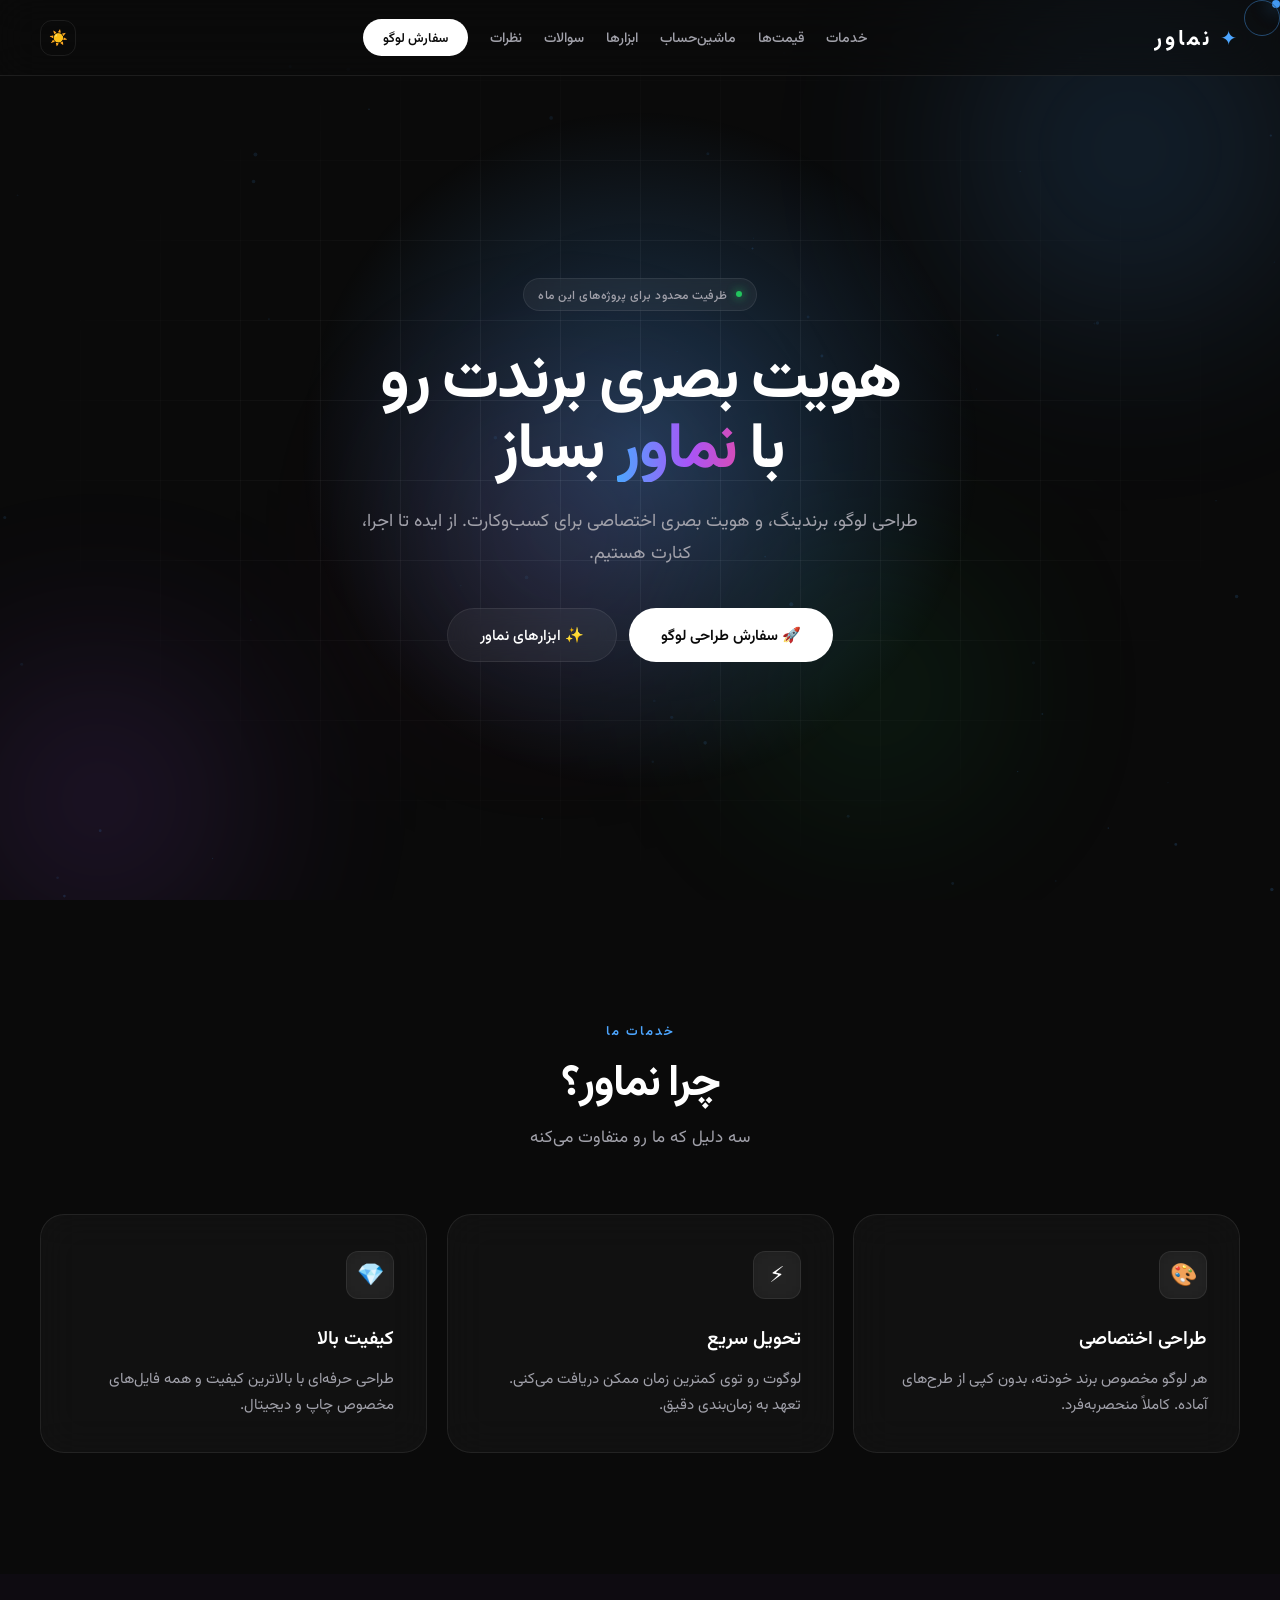
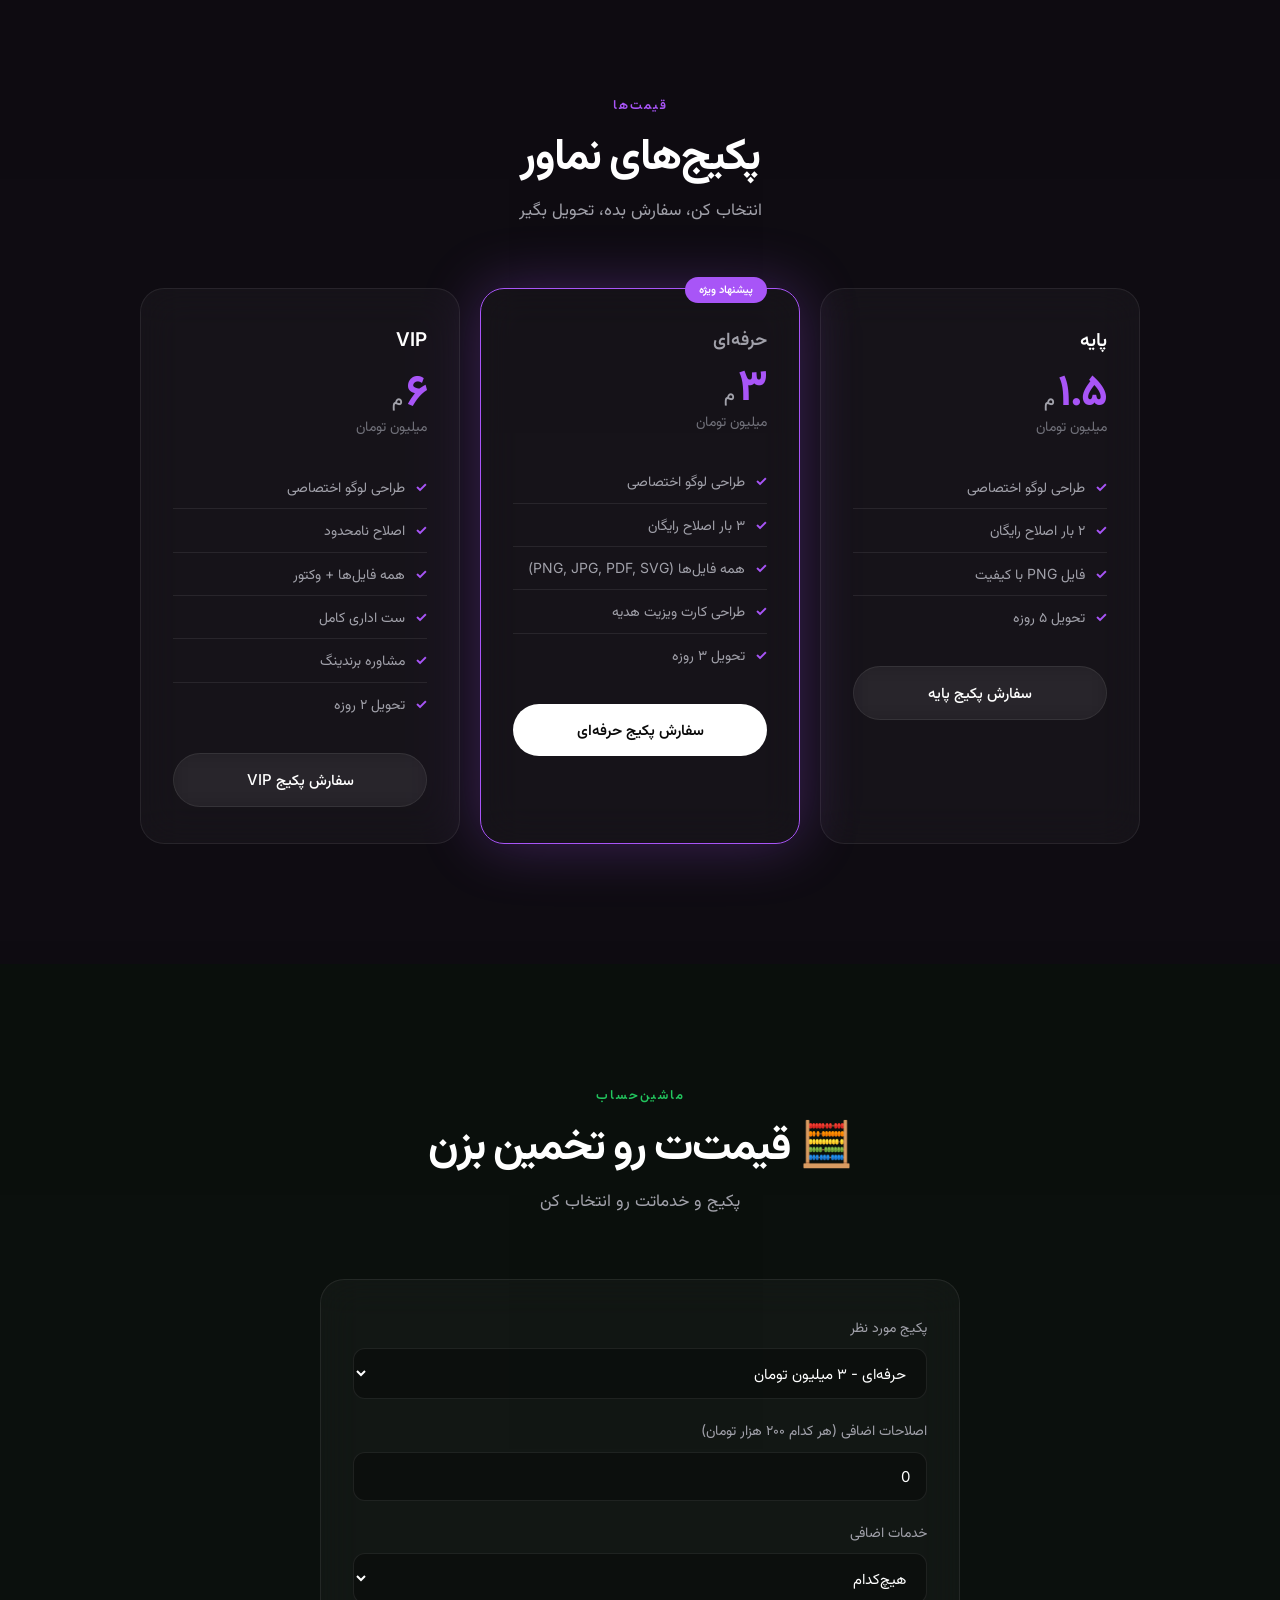
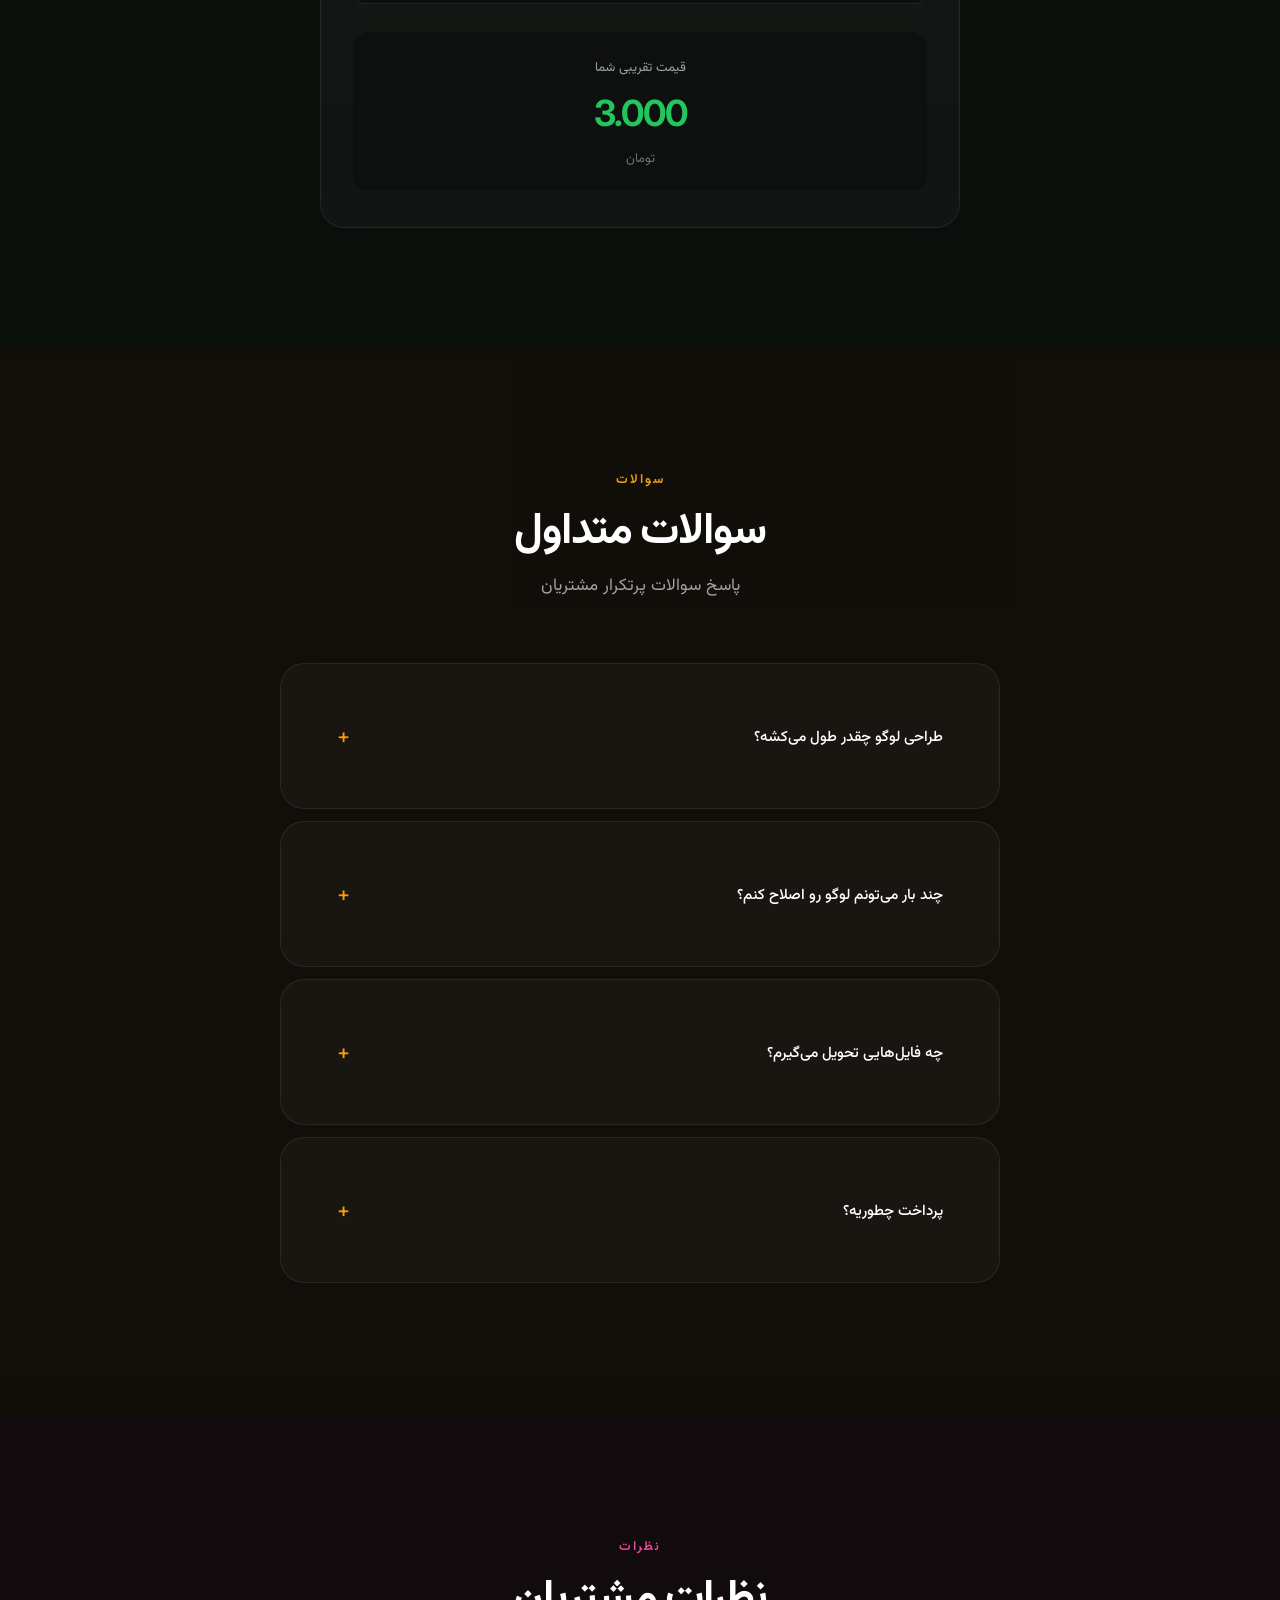
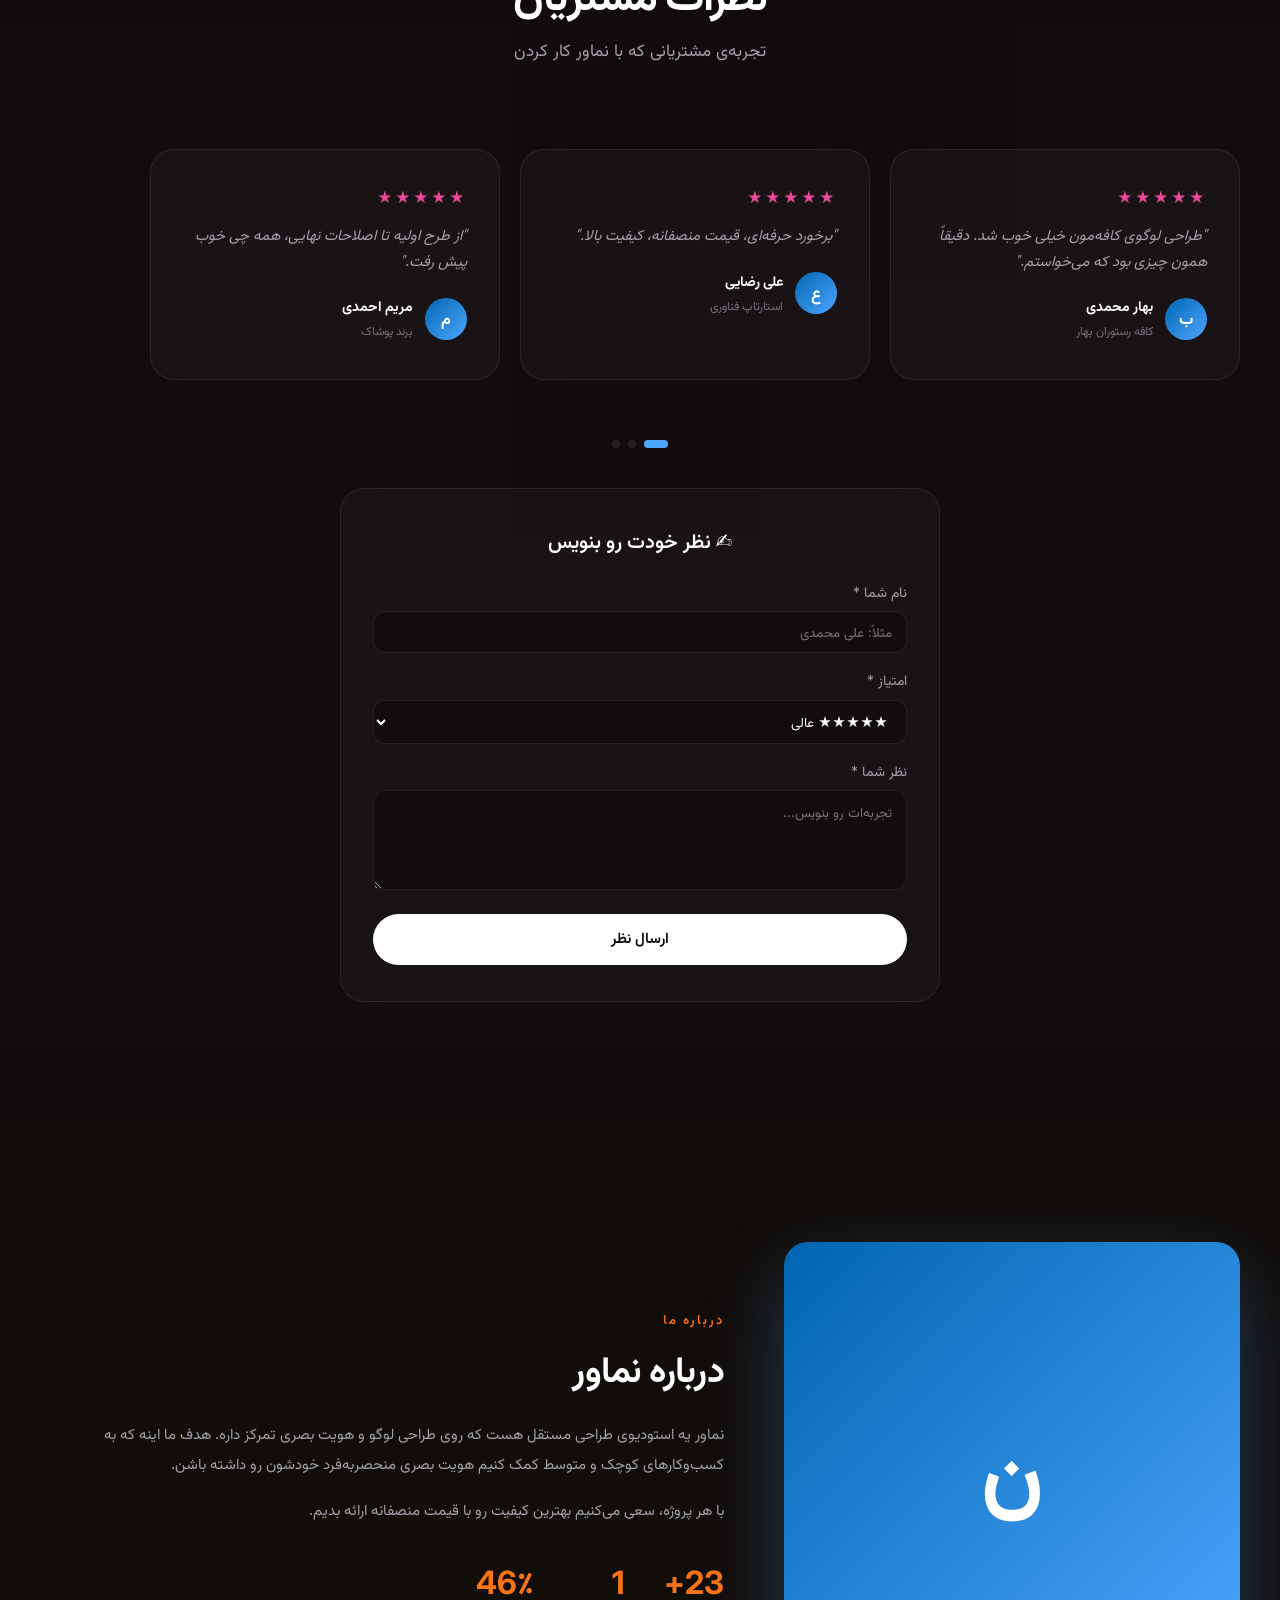
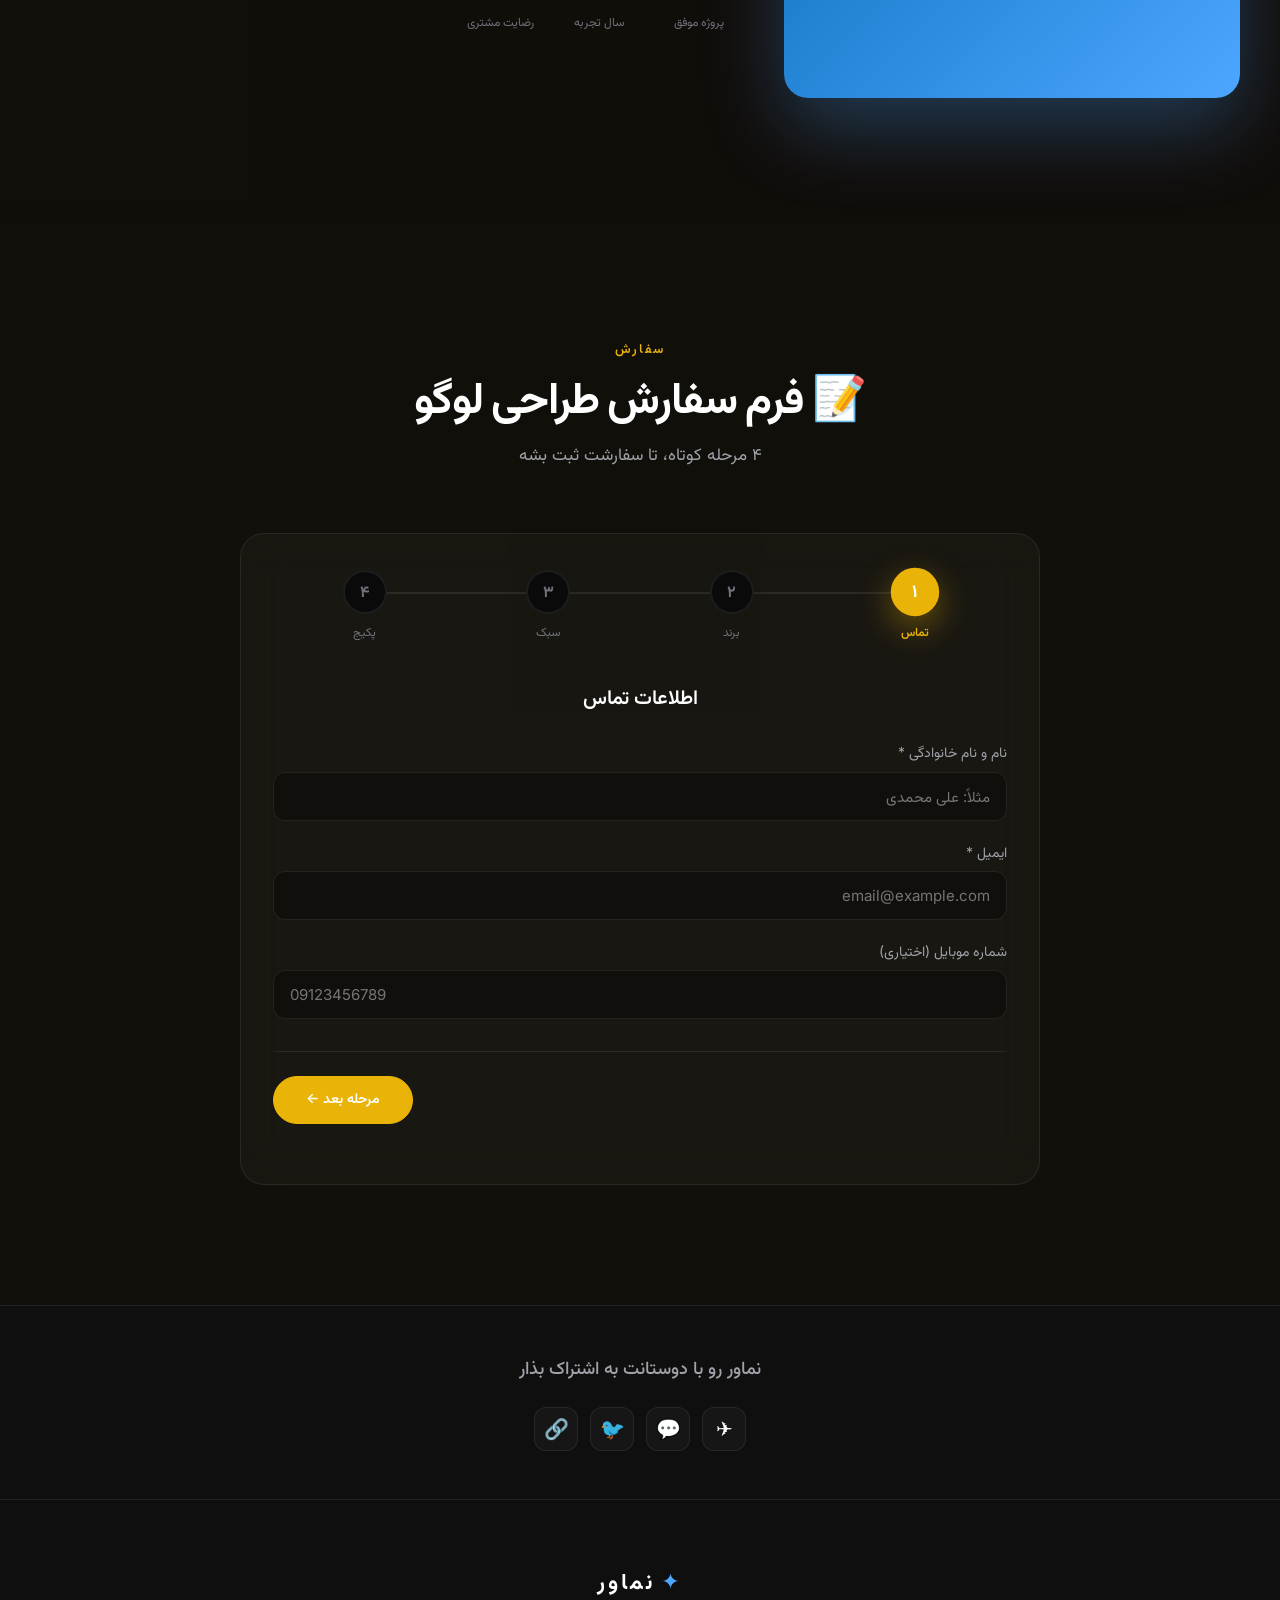
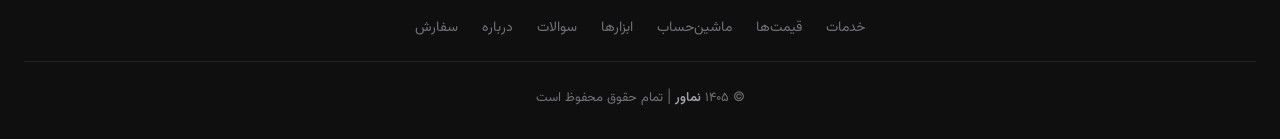
==== commit fdc48fe6: "Update index.html" ====
--- a/index.html
+++ b/index.html
@@ -10,701 +10,838 @@
 <link rel="preconnect" href="https://fonts.gstatic.com" crossorigin>
 <link href="https://fonts.googleapis.com/css2?family=Inter:wght@300;400;500;600;700;800&family=Vazirmatn:wght@300;400;500;600;700&display=swap" rel="stylesheet">
 <style>
-  :root {
-    --bg-primary: #0a0a0a;
-    --bg-secondary: #111;
-    --text-primary: #fff;
-    --text-secondary: #a1a1aa;
-    --text-muted: #71717a;
-    --border: rgba(255, 255, 255, 0.08);
-    --border-hover: rgba(77, 166, 255, 0.5);
-    --accent: #4da6ff;
-    --accent-dark: #0066b1;
-    --accent-light: #7cc0ff;
-    --glow: rgba(77, 166, 255, 0.3);
-    --success: #22c55e;
-    --radius-md: 12px;
-    --radius-lg: 16px;
-    --radius-xl: 24px;
-    --radius-full: 9999px;
-    --transition: 0.3s cubic-bezier(0.4, 0, 0.2, 1);
-    --color-features: #4da6ff;
-    --color-pricing: #a855f7;
-    --color-calc: #22c55e;
-    --color-faq: #f59e0b;
-    --color-testimonials: #ec4899;
-    --color-about: #f97316;
-    --color-order: #eab308;
+:root {
+  --bg-primary: #0a0a0a;
+  --bg-secondary: #111;
+  --text-primary: #fff;
+  --text-secondary: #a1a1aa;
+  --text-muted: #71717a;
+  --border: rgba(255, 255, 255, 0.08);
+  --border-hover: rgba(77, 166, 255, 0.5);
+  --accent: #4da6ff;
+  --accent-dark: #0066b1;
+  --accent-light: #7cc0ff;
+  --glow: rgba(77, 166, 255, 0.3);
+  --success: #22c55e;
+  --radius-md: 12px;
+  --radius-lg: 16px;
+  --radius-xl: 24px;
+  --radius-full: 9999px;
+  --transition: 0.3s cubic-bezier(0.4, 0, 0.2, 1);
+  --color-features: #4da6ff;
+  --color-pricing: #a855f7;
+  --color-calc: #22c55e;
+  --color-faq: #f59e0b;
+  --color-testimonials: #ec4899;
+  --color-about: #f97316;
+  --color-order: #eab308;
+}
+[data-theme="light"] {
+  --bg-primary: #fafafa;
+  --bg-secondary: #ffffff;
+  --text-primary: #09090b;
+  --text-secondary: #52525b;
+  --text-muted: #a1a1aa;
+  --border: rgba(0, 0, 0, 0.08);
+  --border-hover: rgba(0, 102, 177, 0.4);
+  --glow: rgba(0, 102, 177, 0.2);
+}
+* { margin: 0; padding: 0; box-sizing: border-box; }
+html { scroll-behavior: smooth; scroll-padding-top: 80px; }
+body {
+  font-family: 'Inter', 'Vazirmatn', system-ui, sans-serif;
+  background: var(--bg-primary);
+  color: var(--text-primary);
+  direction: rtl;
+  overflow-x: hidden;
+  -webkit-font-smoothing: antialiased;
+  transition: background var(--transition), color var(--transition);
+  line-height: 1.6;
+  cursor: none;
+}
+a, button, select, input, textarea { cursor: none; }
+
+/* LOADING */
+.loading-screen {
+  position: fixed; inset: 0;
+  background: var(--bg-primary);
+  z-index: 999999;
+  display: flex; flex-direction: column;
+  align-items: center; justify-content: center;
+  transition: opacity 0.6s, visibility 0.6s;
+}
+.loading-screen.hide { opacity: 0; visibility: hidden; }
+.loading-logo {
+  font-size: 48px; font-weight: 700; letter-spacing: 8px;
+  color: var(--accent); margin-bottom: 32px;
+  animation: logoPulse 1.5s infinite;
+}
+@keyframes logoPulse {
+  0%, 100% { opacity: 1; transform: scale(1); }
+  50% { opacity: 0.6; transform: scale(0.95); }
+}
+.loading-bar {
+  width: 200px; height: 3px;
+  background: rgba(255, 255, 255, 0.1);
+  border-radius: 99px; overflow: hidden;
+}
+.loading-bar-fill {
+  height: 100%;
+  background: linear-gradient(90deg, var(--accent-dark), var(--accent), var(--accent-light));
+  animation: loadingFill 2s infinite;
+  border-radius: 99px;
+}
+@keyframes loadingFill {
+  0% { width: 0%; }
+  50% { width: 100%; }
+  100% { width: 0%; margin-right: 100%; }
+}
+
+/* AURORA */
+.aurora {
+  position: fixed; inset: 0;
+  z-index: 0; pointer-events: none;
+  overflow: hidden; opacity: 0.4;
+}
+.aurora-blob {
+  position: absolute; border-radius: 50%;
+  filter: blur(100px); opacity: 0.6;
+  animation: auroraMove 25s infinite ease-in-out;
+}
+.aurora-blob:nth-child(1) {
+  width: 500px; height: 500px;
+  background: radial-gradient(circle, #4da6ff 0%, transparent 70%);
+  top: -100px; right: -100px;
+}
+.aurora-blob:nth-child(2) {
+  width: 400px; height: 400px;
+  background: radial-gradient(circle, #a855f7 0%, transparent 70%);
+  bottom: -100px; left: -100px;
+  animation-delay: -8s;
+}
+.aurora-blob:nth-child(3) {
+  width: 350px; height: 350px;
+  background: radial-gradient(circle, #ec4899 0%, transparent 70%);
+  top: 40%; left: 30%;
+  animation-delay: -15s;
+}
+.aurora-blob:nth-child(4) {
+  width: 300px; height: 300px;
+  background: radial-gradient(circle, #22c55e 0%, transparent 70%);
+  top: 60%; right: 20%;
+  animation-delay: -20s;
+}
+@keyframes auroraMove {
+  0%, 100% { transform: translate(0, 0) scale(1); }
+  33% { transform: translate(80px, -60px) scale(1.2); }
+  66% { transform: translate(-60px, 80px) scale(0.9); }
+}
+
+/* CURSOR */
+.cursor {
+  position: fixed; width: 8px; height: 8px;
+  background: var(--accent); border-radius: 50%;
+  pointer-events: none; z-index: 99999;
+  transition: transform 0.1s;
+  box-shadow: 0 0 20px var(--accent);
+  mix-blend-mode: difference;
+}
+.cursor-follower {
+  position: fixed; width: 36px; height: 36px;
+  border: 1.5px solid var(--accent); border-radius: 50%;
+  pointer-events: none; z-index: 99998;
+  transition: transform 0.3s ease-out, width 0.3s, height 0.3s, opacity 0.3s;
+  opacity: 0.4;
+  display: flex; align-items: center; justify-content: center;
+  font-size: 10px; color: var(--accent); font-weight: 600;
+}
+.cursor-follower.has-text {
+  width: 70px; height: 70px;
+  background: rgba(77, 166, 255, 0.1);
+  backdrop-filter: blur(10px);
+  border-color: var(--accent); opacity: 1;
+}
+@media (max-width: 768px) {
+  .cursor, .cursor-follower { display: none; }
+  body, a, button, select, input, textarea { cursor: auto; }
+}
+
+.progress-bar {
+  position: fixed; top: 0; right: 0;
+  height: 2px;
+  background: linear-gradient(90deg, #4da6ff, #a855f7, #ec4899, #22c55e, #f59e0b);
+  width: 0%; z-index: 9999;
+  transition: width 0.1s;
+  box-shadow: 0 0 10px var(--accent);
+}
+#particles {
+  position: fixed; top: 0; left: 0;
+  width: 100%; height: 100%;
+  z-index: 1; pointer-events: none; opacity: 0.3;
+}
+
+/* HEADER */
+header {
+  position: fixed; top: 0; left: 0;
+  width: 100%; padding: 16px 40px;
+  display: flex; align-items: center; justify-content: space-between;
+  background: rgba(10, 10, 10, 0.5);
+  backdrop-filter: blur(20px);
+  border-bottom: 1px solid var(--border);
+  z-index: 100;
+  transition: transform var(--transition), background var(--transition);
+}
+[data-theme="light"] header { background: rgba(255, 255, 255, 0.6); }
+header.hidden { transform: translateY(-100%); }
+.logo {
+  font-size: 22px; font-weight: 700; letter-spacing: 3px;
+  cursor: pointer; position: relative; overflow: hidden;
+  padding: 4px 0; display: flex; align-items: center; gap: 8px;
+  text-decoration: none; color: var(--text-primary);
+}
+.logo .logo-mark { color: var(--accent); font-size: 20px; }
+.logo::after {
+  content: ''; position: absolute; top: 0; left: -100%;
+  width: 50%; height: 100%;
+  background: linear-gradient(90deg, transparent, rgba(77, 166, 255, 0.4), transparent);
+  animation: logoShine 4s infinite;
+}
+@keyframes logoShine { 0% { left: -100%; } 100% { left: 200%; } }
+nav { display: flex; gap: 22px; align-items: center; }
+nav a {
+  color: var(--text-secondary); text-decoration: none;
+  font-size: 14px; font-weight: 500;
+  transition: color var(--transition);
+  position: relative; white-space: nowrap;
+}
+nav a::after {
+  content: ''; position: absolute; bottom: -6px; right: 0;
+  width: 0; height: 1.5px;
+  background: linear-gradient(90deg, #4da6ff, #a855f7);
+  transition: width var(--transition);
+}
+nav a:hover::after { width: 100%; }
+nav a:hover { color: var(--accent); }
+.nav-cta {
+  background: var(--text-primary); color: var(--bg-primary) !important;
+  padding: 8px 20px; border-radius: var(--radius-full);
+  font-weight: 600; font-size: 13px;
+  transition: all var(--transition);
+}
+.nav-cta::after { display: none; }
+.nav-cta:hover {
+  background: var(--accent); color: #fff;
+  transform: translateY(-1px);
+  box-shadow: 0 8px 25px var(--glow);
+}
+.header-actions { display: flex; gap: 12px; align-items: center; }
+.theme-toggle {
+  background: transparent; border: 1px solid var(--border);
+  color: var(--text-secondary);
+  width: 36px; height: 36px;
+  border-radius: var(--radius-md);
+  cursor: pointer; display: flex; align-items: center; justify-content: center;
+  font-size: 15px; transition: all var(--transition);
+}
+.theme-toggle:hover {
+  background: var(--bg-secondary); color: var(--accent);
+  border-color: var(--border-hover);
+}
+.mobile-toggle {
+  display: none; background: none; border: none; cursor: pointer;
+  flex-direction: column; gap: 5px; padding: 8px; z-index: 110;
+}
+.mobile-toggle span {
+  display: block; width: 22px; height: 2px;
+  background: var(--text-primary); transition: all var(--transition);
+}
+.mobile-toggle.active span:nth-child(1) { transform: translateY(7px) rotate(45deg); }
+.mobile-toggle.active span:nth-child(2) { opacity: 0; }
+.mobile-toggle.active span:nth-child(3) { transform: translateY(-7px) rotate(-45deg); }
+
+/* HERO */
+.hero {
+  position: relative; min-height: 100vh;
+  display: flex; align-items: center; justify-content: center;
+  padding: 120px 24px 80px;
+  text-align: center; overflow: hidden; z-index: 2;
+}
+.hero-grid {
+  position: absolute; inset: 0;
+  background-image:
+    linear-gradient(var(--border) 1px, transparent 1px),
+    linear-gradient(90deg, var(--border) 1px, transparent 1px);
+  background-size: 80px 80px;
+  mask-image: radial-gradient(ellipse at center, black 0%, transparent 70%);
+  -webkit-mask-image: radial-gradient(ellipse at center, black 0%, transparent 70%);
+  z-index: 0;
+}
+.hero-glow {
+  position: absolute; top: 50%; left: 50%;
+  width: 800px; height: 800px;
+  transform: translate(-50%, -50%);
+  background: radial-gradient(circle, var(--glow) 0%, transparent 60%);
+  z-index: 0;
+  animation: heroGlow 8s infinite ease-in-out;
+}
+@keyframes heroGlow {
+  0%, 100% { transform: translate(-50%, -50%) scale(1); opacity: 0.5; }
+  50% { transform: translate(-50%, -50%) scale(1.2); opacity: 0.8; }
+}
+.hero-content { position: relative; z-index: 2; max-width: 800px; }
+.hero-badge {
+  display: inline-flex; align-items: center; gap: 8px;
+  padding: 6px 14px; background: rgba(255, 255, 255, 0.05);
+  backdrop-filter: blur(10px);
+  border: 1px solid var(--border); border-radius: var(--radius-full);
+  color: var(--text-secondary); font-size: 12px; font-weight: 500;
+  letter-spacing: 0.5px; margin-bottom: 28px;
+  animation: fadeIn 0.8s;
+}
+.hero-badge .dot {
+  width: 6px; height: 6px; border-radius: 50%;
+  background: var(--success); box-shadow: 0 0 10px var(--success);
+  animation: dotPulse 2s infinite;
+}
+@keyframes dotPulse { 0%, 100% { opacity: 1; } 50% { opacity: 0.5; } }
+@keyframes fadeIn {
+  from { opacity: 0; transform: translateY(-8px); }
+  to { opacity: 1; transform: translateY(0); }
+}
+.hero h1 {
+  font-size: 64px; font-weight: 700; line-height: 1.1;
+  margin-bottom: 24px; letter-spacing: -1.5px;
+  animation: fadeIn 0.8s 0.1s backwards;
+}
+.hero h1 .shimmer-text {
+  background: linear-gradient(90deg,
+    #4da6ff 0%, #a855f7 20%, #ec4899 40%, #f59e0b 60%, #22c55e 80%, #4da6ff 100%);
+  background-size: 300% auto;
+  -webkit-background-clip: text;
+  -webkit-text-fill-color: transparent;
+  background-clip: text;
+  animation: shimmer 4s linear infinite;
+}
+@keyframes shimmer {
+  0% { background-position: 0% center; }
+  100% { background-position: 300% center; }
+}
+.hero p {
+  font-size: 18px; color: var(--text-secondary); line-height: 1.8;
+  margin-bottom: 40px; max-width: 600px; margin-left: auto; margin-right: auto;
+  animation: fadeIn 0.8s 0.2s backwards;
+}
+.hero-btns {
+  display: flex; gap: 12px; justify-content: center; flex-wrap: wrap;
+  animation: fadeIn 0.8s 0.3s backwards;
+}
+.btn-primary {
+  display: inline-flex; align-items: center; gap: 8px;
+  padding: 14px 32px;
+  background: var(--text-primary); color: var(--bg-primary);
+  text-decoration: none; border-radius: var(--radius-full);
+  font-size: 15px; font-weight: 600;
+  transition: all var(--transition);
+  border: none; cursor: pointer; font-family: inherit;
+  position: relative; overflow: hidden;
+}
+.btn-primary::before {
+  content: ''; position: absolute;
+  top: 50%; left: 50%;
+  width: 0; height: 0;
+  background: rgba(77, 166, 255, 0.3);
+  border-radius: 50%;
+  transform: translate(-50%, -50%);
+  transition: width 0.6s, height 0.6s;
+}
+.btn-primary:hover::before { width: 300px; height: 300px; }
+.btn-primary:hover {
+  transform: translateY(-2px);
+  box-shadow: 0 10px 30px rgba(0, 0, 0, 0.3);
+}
+.btn-secondary {
+  display: inline-flex; align-items: center; gap: 8px;
+  padding: 14px 32px;
+  background: rgba(255, 255, 255, 0.05);
+  backdrop-filter: blur(10px);
+  color: var(--text-primary);
+  text-decoration: none; border: 1px solid var(--border);
+  border-radius: var(--radius-full);
+  font-size: 15px; font-weight: 500;
+  transition: all var(--transition);
+  cursor: pointer; font-family: inherit;
+}
+.btn-secondary:hover {
+  background: var(--bg-secondary); border-color: var(--border-hover);
+  transform: translateY(-2px);
+  box-shadow: 0 10px 30px var(--glow);
+}
+
+section { position: relative; z-index: 1; padding: 120px 24px; }
+.container { max-width: 1200px; margin: 0 auto; }
+.section-eyebrow {
+  text-align: center;
+  font-size: 13px; font-weight: 600;
+  letter-spacing: 2px; text-transform: uppercase;
+  margin-bottom: 12px;
+}
+.section-title {
+  text-align: center; font-size: 44px; font-weight: 700;
+  letter-spacing: -1px; margin-bottom: 16px; line-height: 1.2;
+}
+.section-subtitle {
+  text-align: center; color: var(--text-secondary);
+  font-size: 17px; margin-bottom: 64px;
+  max-width: 600px; margin-left: auto; margin-right: auto;
+  line-height: 1.7;
+}
+
+/* COLOR PER SECTION */
+#features .section-eyebrow { color: var(--color-features); }
+#features .glass-card:hover .feature-icon { background: var(--color-features); border-color: var(--color-features); }
+#pricing .section-eyebrow { color: var(--color-pricing); }
+#pricing .pricing-price { color: var(--color-pricing); }
+#pricing .pricing-badge { background: var(--color-pricing); }
+#pricing .pricing-card.featured { border-color: var(--color-pricing); box-shadow: 0 0 60px rgba(168, 85, 247, 0.3); }
+#pricing .pricing-features li::before { color: var(--color-pricing); }
+#calculator .section-eyebrow { color: var(--color-calc); }
+#calculator .calc-total-price { color: var(--color-calc); }
+#faq .section-eyebrow { color: var(--color-faq); }
+#faq .faq-icon { color: var(--color-faq); }
+#testimonials .section-eyebrow { color: var(--color-testimonials); }
+#testimonials .testimonial-stars { color: var(--color-testimonials); }
+#about .section-eyebrow { color: var(--color-about); }
+#about .about-stat-num { color: var(--color-about); }
+#order .section-eyebrow { color: var(--color-order); }
+
+.glass-card {
+  background: rgba(255, 255, 255, 0.03);
+  backdrop-filter: blur(20px);
+  border: 1px solid var(--border);
+  border-radius: var(--radius-xl);
+  padding: 36px 32px;
+  transition: all 0.4s cubic-bezier(0.4, 0, 0.2, 1);
+  transform-style: preserve-3d;
+  will-change: transform;
+}
+.glass-card:hover {
+  transform: translateY(-8px) rotateX(3deg) rotateY(-3deg);
+  box-shadow: 0 25px 70px rgba(0, 0, 0, 0.3);
+  border-color: var(--border-hover);
+}
+.glass-card .feature-icon {
+  width: 48px; height: 48px;
+  border-radius: var(--radius-md);
+  background: rgba(255, 255, 255, 0.05);
+  backdrop-filter: blur(10px);
+  border: 1px solid var(--border);
+  display: flex; align-items: center; justify-content: center;
+  font-size: 22px; margin-bottom: 24px;
+  transition: all var(--transition);
+}
+.glass-card:hover .feature-icon {
+  color: #fff;
+  transform: scale(1.1) rotate(360deg);
+}
+.glass-card h3 { font-size: 19px; font-weight: 600; margin-bottom: 12px; }
+.glass-card p { font-size: 15px; color: var(--text-secondary); line-height: 1.7; }
+
+/* PRICING */
+.pricing-grid {
+  display: grid;
+  grid-template-columns: repeat(auto-fit, minmax(300px, 1fr));
+  gap: 20px; max-width: 1000px; margin: 0 auto;
+}
+.pricing-card.featured { position: relative; }
+.pricing-badge {
+  position: absolute; top: -12px; right: 32px;
+  color: #fff;
+  padding: 4px 14px; border-radius: var(--radius-full);
+  font-size: 11px; font-weight: 600;
+}
+.pricing-price {
+  font-size: 44px; font-weight: 700;
+  letter-spacing: -1px; margin-bottom: 4px; line-height: 1;
+}
+.pricing-price span {
+  font-size: 18px; font-weight: 500;
+  color: var(--text-secondary); margin-right: 4px;
+}
+.pricing-period { font-size: 14px; color: var(--text-muted); margin-bottom: 28px; }
+.pricing-features { list-style: none; margin-bottom: 28px; }
+.pricing-features li {
+  padding: 10px 0;
+  border-bottom: 1px solid var(--border);
+  color: var(--text-secondary);
+  font-size: 14px;
+}
+.pricing-features li::before {
+  content: '✓'; margin-left: 10px; font-weight: 700;
+}
+.pricing-features li:last-child { border-bottom: none; }
+.pricing-card h3 { font-size: 18px; font-weight: 600; margin-bottom: 8px; color: var(--text-secondary); }
+
+/* CALCULATOR */
+.calc-wrapper { max-width: 640px; margin: 0 auto; }
+.calc-group { margin-bottom: 20px; }
+.calc-group label {
+  display: block; margin-bottom: 10px;
+  font-size: 14px; color: var(--text-secondary);
+}
+.calc-group select, .calc-group input {
+  width: 100%; padding: 14px 16px;
+  background: rgba(0, 0, 0, 0.3);
+  border: 1px solid var(--border);
+  border-radius: var(--radius-md);
+  color: var(--text-primary);
+  font-family: inherit; font-size: 15px;
+}
+.calc-total {
+  text-align: center; padding: 24px;
+  background: rgba(0, 0, 0, 0.3);
+  border-radius: var(--radius-lg); margin-top: 28px;
+}
+.calc-total-label { font-size: 13px; color: var(--text-secondary); margin-bottom: 8px; }
+.calc-total-price { font-size: 36px; font-weight: 700; letter-spacing: -1px; }
+.calc-total-unit { font-size: 13px; color: var(--text-muted); margin-top: 4px; }
+
+/* FAQ */
+.faq-list { max-width: 720px; margin: 0 auto; }
+.faq-item { margin-bottom: 12px; overflow: hidden; }
+.faq-question {
+  padding: 20px 24px; cursor: pointer;
+  display: flex; justify-content: space-between; align-items: center;
+  font-size: 15px; font-weight: 500;
+}
+.faq-icon { font-size: 20px; transition: transform 0.3s; }
+.faq-answer {
+  max-height: 0; overflow: hidden;
+  transition: max-height 0.4s ease, padding 0.4s ease;
+  padding: 0 24px;
+  color: var(--text-secondary);
+  font-size: 14px; line-height: 1.8;
+}
+
+/* TESTIMONIALS SLIDER */
+.testimonials-slider {
+  display: flex;
+  gap: 20px;
+  overflow-x: auto;
+  scroll-snap-type: x mandatory;
+  padding: 20px 0 40px;
+  -webkit-overflow-scrolling: touch;
+  scrollbar-width: none;
+}
+.testimonials-slider::-webkit-scrollbar { display: none; }
+.testimonials-slider .glass-card {
+  flex: 0 0 350px;
+  scroll-snap-align: start;
+}
+.testimonial-stars {
+  font-size: 15px; margin-bottom: 14px; letter-spacing: 2px;
+}
+.testimonial-text {
+  font-size: 14px; color: var(--text-secondary);
+  line-height: 1.9; margin-bottom: 20px; font-style: italic;
+}
+.testimonial-author { display: flex; align-items: center; gap: 12px; }
+.testimonial-avatar {
+  width: 42px; height: 42px; border-radius: 50%;
+  background: linear-gradient(135deg, var(--accent-dark), var(--accent));
+  display: flex; align-items: center; justify-content: center;
+  font-weight: 700; color: #fff;
+}
+.testimonial-info h4 { font-size: 14px; }
+.testimonial-info span { font-size: 12px; color: var(--text-muted); }
+.slider-dots {
+  display: flex; gap: 8px; justify-content: center;
+  margin-top: 20px;
+}
+.slider-dot {
+  width: 8px; height: 8px; border-radius: 50%;
+  background: var(--border); cursor: pointer;
+  transition: all 0.3s;
+}
+.slider-dot.active { background: var(--accent); width: 24px; border-radius: 4px; }
+
+/* ABOUT */
+.about-grid {
+  display: grid; grid-template-columns: 1fr 1.5fr;
+  gap: 60px; align-items: center;
+}
+.about-photo {
+  aspect-ratio: 1; border-radius: var(--radius-xl);
+  background: linear-gradient(135deg, var(--accent-dark), var(--accent));
+  display: flex; align-items: center; justify-content: center;
+  font-size: 90px; font-weight: 700; color: #fff;
+  box-shadow: 0 30px 80px var(--glow);
+  animation: floatPhoto 6s infinite ease-in-out;
+}
+@keyframes floatPhoto {
+  0%, 100% { transform: translateY(0); }
+  50% { transform: translateY(-12px); }
+}
+.about-text h2 { font-size: 36px; font-weight: 700; letter-spacing: -0.5px; margin-bottom: 20px; }
+.about-text p { font-size: 15px; color: var(--text-secondary); line-height: 2; margin-bottom: 16px; }
+.about-stats { display: flex; gap: 40px; margin-top: 32px; }
+.about-stat-num { font-size: 32px; font-weight: 700; }
+.about-stat-label { font-size: 12px; color: var(--text-muted); margin-top: 4px; }
+
+/* ===== ORDER FORM - ADVANCED ===== */
+.order-wrapper { max-width: 800px; margin: 0 auto; }
+.order-steps {
+  display: flex; justify-content: space-between;
+  margin-bottom: 40px; position: relative;
+}
+.order-steps::before {
+  content: ''; position: absolute;
+  top: 22px; right: 10%; left: 10%;
+  height: 2px; background: var(--border); z-index: 0;
+}
+.order-step { position: relative; z-index: 1; text-align: center; flex: 1; }
+.order-step-circle {
+  width: 44px; height: 44px; border-radius: 50%;
+  background: var(--bg-primary); border: 2px solid var(--border);
+  display: flex; align-items: center; justify-content: center;
+  margin: 0 auto 8px; font-size: 16px; font-weight: 700;
+  color: var(--text-muted); transition: all 0.4s;
+}
+.order-step.active .order-step-circle {
+  background: var(--color-order); border-color: var(--color-order);
+  color: #fff; transform: scale(1.1);
+  box-shadow: 0 10px 30px rgba(234, 179, 8, 0.4);
+}
+.order-step.done .order-step-circle {
+  background: var(--color-order); border-color: var(--color-order); color: #fff;
+}
+.order-step-label { font-size: 12px; color: var(--text-muted); transition: color 0.3s; }
+.order-step.active .order-step-label { color: var(--color-order); font-weight: 600; }
+.order-step-content { display: none; animation: slideIn 0.5s ease; }
+.order-step-content.active { display: block; }
+@keyframes slideIn {
+  from { opacity: 0; transform: translateX(-20px); }
+  to { opacity: 1; transform: translateX(0); }
+}
+.order-step-content h3 { text-align: center; font-size: 20px; font-weight: 600; margin-bottom: 28px; }
+.form-group { margin-bottom: 20px; }
+.form-group label {
+  display: block; margin-bottom: 8px;
+  font-size: 14px; color: var(--text-secondary);
+}
+.form-group input, .form-group select, .form-group textarea {
+  width: 100%; padding: 14px 16px;
+  background: rgba(0, 0, 0, 0.3);
+  border: 1px solid var(--border);
+  border-radius: var(--radius-md);
+  color: var(--text-primary);
+  font-family: inherit; font-size: 15px;
+  transition: all var(--transition);
+}
+.form-group input:focus, .form-group select:focus, .form-group textarea:focus {
+  outline: none; border-color: var(--color-order);
+  box-shadow: 0 0 0 3px rgba(234, 179, 8, 0.2);
+}
+.form-group textarea { min-height: 100px; resize: vertical; }
+
+.style-options {
+  display: grid; grid-template-columns: repeat(auto-fit, minmax(130px, 1fr));
+  gap: 10px; margin-bottom: 20px;
+}
+.style-option {
+  padding: 16px 12px;
+  background: rgba(0, 0, 0, 0.3);
+  border: 1.5px solid var(--border);
+  border-radius: var(--radius-md);
+  cursor: pointer; text-align: center;
+  transition: all var(--transition);
+  font-family: inherit; color: var(--text-primary); font-size: 13px;
+}
+.style-option:hover { border-color: var(--color-order); transform: translateY(-2px); }
+.style-option.selected {
+  border-color: var(--color-order);
+  background: rgba(234, 179, 8, 0.1);
+  box-shadow: 0 0 0 3px rgba(234, 179, 8, 0.2);
+}
+.style-option .icon { font-size: 24px; display: block; margin-bottom: 6px; }
+
+.color-picker-row { display: flex; gap: 10px; flex-wrap: wrap; margin-bottom: 20px; }
+.color-pick {
+  width: 44px; height: 44px; border-radius: 50%;
+  border: 3px solid transparent; cursor: pointer;
+  transition: all var(--transition);
+}
+.color-pick:hover { transform: scale(1.15); box-shadow: 0 0 20px var(--glow); }
+.color-pick.selected {
+  border-color: var(--text-primary); transform: scale(1.15);
+  box-shadow: 0 0 0 3px var(--glow);
+}
+
+.budget-slider { margin-bottom: 20px; }
+.budget-slider input[type="range"] {
+  width: 100%; height: 6px;
+  background: var(--border); border-radius: 3px;
+  -webkit-appearance: none; appearance: none;
+}
+.budget-slider input[type="range"]::-webkit-slider-thumb {
+  -webkit-appearance: none; appearance: none;
+  width: 22px; height: 22px; border-radius: 50%;
+  background: var(--color-order); cursor: pointer;
+  box-shadow: 0 0 15px rgba(234, 179, 8, 0.5);
+}
+.budget-value {
+  text-align: center; font-size: 20px; font-weight: 700;
+  color: var(--color-order); margin-top: 12px;
+}
+
+.order-nav {
+  display: flex; gap: 12px; justify-content: space-between;
+  margin-top: 32px; padding-top: 24px;
+  border-top: 1px solid var(--border);
+}
+.order-nav-btn {
+  padding: 12px 32px; border-radius: var(--radius-full);
+  font-family: inherit; font-size: 14px; font-weight: 600;
+  cursor: pointer; transition: all var(--transition);
+  border: 1px solid var(--color-order);
+}
+.order-nav-btn.prev { background: transparent; color: var(--color-order); }
+.order-nav-btn.prev:hover { background: var(--color-order); color: #fff; }
+.order-nav-btn.next {
+  background: var(--color-order); color: #fff; border-color: var(--color-order);
+  margin-right: auto;
+}
+.order-nav-btn.next:hover {
+  background: #ca8a04;
+  transform: translateY(-2px);
+  box-shadow: 0 10px 30px rgba(234, 179, 8, 0.4);
+}
+
+/* LIVE LOGO PREVIEW */
+.logo-preview-box {
+  margin-top: 20px; padding: 24px;
+  background: rgba(0, 0, 0, 0.3);
+  border: 1px dashed var(--color-order);
+  border-radius: var(--radius-md);
+  text-align: center;
+  transition: all var(--transition);
+}
+.logo-preview-box .preview-label {
+  font-size: 12px; color: var(--text-muted); margin-bottom: 10px;
+}
+.logo-preview-box .preview-text {
+  font-size: 36px; font-weight: 700; letter-spacing: 2px;
+  color: var(--color-order);
+  transition: all 0.3s;
+}
+
+/* SHARE */
+.share-section {
+  text-align: center; padding: 48px 24px;
+  background: rgba(255, 255, 255, 0.02);
+  border-top: 1px solid var(--border);
+}
+.share-section h3 {
+  font-size: 18px; margin-bottom: 24px;
+  color: var(--text-secondary); font-weight: 500;
+}
+.share-buttons { display: flex; gap: 12px; justify-content: center; flex-wrap: wrap; }
+.share-btn {
+  width: 44px; height: 44px; border-radius: var(--radius-md);
+  display: flex; align-items: center; justify-content: center;
+  text-decoration: none; font-size: 20px;
+  transition: all var(--transition);
+  border: 1px solid var(--border);
+  background: rgba(255, 255, 255, 0.03);
+  backdrop-filter: blur(10px);
+  color: var(--text-primary);
+}
+.share-btn:hover {
+  transform: translateY(-4px); border-color: var(--accent);
+  box-shadow: 0 10px 25px var(--glow);
+}
+.share-btn.telegram:hover { background: #0088cc; color: #fff; border-color: #0088cc; }
+.share-btn.whatsapp:hover { background: #25d366; color: #fff; border-color: #25d366; }
+.share-btn.twitter:hover { background: #1da1f2; color: #fff; border-color: #1da1f2; }
+
+footer {
+  background: rgba(255, 255, 255, 0.02);
+  border-top: 1px solid var(--border);
+  padding: 64px 24px 32px; text-align: center;
+}
+.footer-logo { font-size: 22px; font-weight: 700; letter-spacing: 3px; margin-bottom: 16px; }
+.footer-logo .logo-mark { color: var(--accent); margin-left: 6px; }
+.footer-links {
+  display: flex; gap: 24px;
+  justify-content: center; flex-wrap: wrap;
+  margin-bottom: 24px;
+}
+.footer-links a {
+  color: var(--text-muted); text-decoration: none;
+  font-size: 14px; transition: color var(--transition);
+}
+.footer-links a:hover { color: var(--accent); }
+.footer-copy {
+  color: var(--text-muted); font-size: 13px;
+  padding-top: 24px; border-top: 1px solid var(--border);
+}
+.footer-copy strong { color: var(--text-secondary); font-weight: 600; }
+
+.scroll-top {
+  position: fixed; bottom: 24px; right: 24px;
+  width: 44px; height: 44px; border-radius: var(--radius-md);
+  background: rgba(255, 255, 255, 0.05);
+  backdrop-filter: blur(10px);
+  border: 1px solid var(--border);
+  display: flex; align-items: center; justify-content: center;
+  color: var(--text-secondary); font-size: 18px;
+  z-index: 90; opacity: 0; visibility: hidden;
+  transition: all var(--transition); cursor: pointer;
+}
+.scroll-top.visible { opacity: 1; visibility: visible; }
+.scroll-top:hover {
+  background: var(--text-primary); color: var(--bg-primary);
+  transform: translateY(-2px);
+}
+
+.fade-up {
+  opacity: 0; transform: translateY(30px);
+  transition: all 0.8s cubic-bezier(0.4, 0, 0.2, 1);
+}
+.fade-up.visible { opacity: 1; transform: translateY(0); }
+
+@media (max-width: 768px) {
+  header { padding: 14px 20px; }
+  .mobile-toggle { display: flex; }
+  nav {
+    position: fixed; top: 0; right: -100%;
+    width: 80%; max-width: 320px; height: 100vh;
+    background: var(--bg-primary);
+    flex-direction: column;
+    align-items: flex-start; justify-content: flex-start;
+    padding: 100px 32px 32px; gap: 24px;
+    transition: right var(--transition);
+    border-left: 1px solid var(--border);
+    box-shadow: -10px 0 40px rgba(0, 0, 0, 0.5);
   }
-  [data-theme="light"] {
-    --bg-primary: #fafafa;
-    --bg-secondary: #ffffff;
-    --text-primary: #09090b;
-    --text-secondary: #52525b;
-    --text-muted: #a1a1aa;
-    --border: rgba(0, 0, 0, 0.08);
-    --border-hover: rgba(0, 102, 177, 0.4);
-    --glow: rgba(0, 102, 177, 0.2);
-  }
-  * { margin: 0; padding: 0; box-sizing: border-box; }
-  html { scroll-behavior: smooth; scroll-padding-top: 80px; }
-  body {
-    font-family: 'Inter', 'Vazirmatn', system-ui, sans-serif;
-    background: var(--bg-primary);
-    color: var(--text-primary);
-    direction: rtl;
-    overflow-x: hidden;
-    -webkit-font-smoothing: antialiased;
-    transition: background var(--transition), color var(--transition);
-    line-height: 1.6;
-    cursor: none;
-  }
-  a, button, select, input, textarea { cursor: none; }
-
-  /* LOADING */
-  .loading-screen {
-    position: fixed; inset: 0;
-    background: var(--bg-primary);
-    z-index: 999999;
-    display: flex; flex-direction: column;
-    align-items: center; justify-content: center;
-    transition: opacity 0.6s, visibility 0.6s;
-  }
-  .loading-screen.hide { opacity: 0; visibility: hidden; }
-  .loading-logo {
-    font-size: 48px; font-weight: 700; letter-spacing: 8px;
-    color: var(--accent); margin-bottom: 32px;
-    animation: logoPulse 1.5s infinite;
-  }
-  @keyframes logoPulse {
-    0%, 100% { opacity: 1; transform: scale(1); }
-    50% { opacity: 0.6; transform: scale(0.95); }
-  }
-  .loading-bar {
-    width: 200px; height: 3px;
-    background: rgba(255, 255, 255, 0.1);
-    border-radius: 99px; overflow: hidden;
-  }
-  .loading-bar-fill {
-    height: 100%;
-    background: linear-gradient(90deg, var(--accent-dark), var(--accent), var(--accent-light));
-    animation: loadingFill 2s infinite;
-    border-radius: 99px;
-  }
-  @keyframes loadingFill {
-    0% { width: 0%; }
-    50% { width: 100%; }
-    100% { width: 0%; margin-right: 100%; }
-  }
-
-  /* AURORA */
-  .aurora {
-    position: fixed; inset: 0;
-    z-index: 0; pointer-events: none;
-    overflow: hidden; opacity: 0.4;
-  }
-  .aurora-blob {
-    position: absolute; border-radius: 50%;
-    filter: blur(100px); opacity: 0.6;
-    animation: auroraMove 25s infinite ease-in-out;
-  }
-  .aurora-blob:nth-child(1) {
-    width: 500px; height: 500px;
-    background: radial-gradient(circle, #4da6ff 0%, transparent 70%);
-    top: -100px; right: -100px;
-  }
-  .aurora-blob:nth-child(2) {
-    width: 400px; height: 400px;
-    background: radial-gradient(circle, #a855f7 0%, transparent 70%);
-    bottom: -100px; left: -100px;
-    animation-delay: -8s;
-  }
-  .aurora-blob:nth-child(3) {
-    width: 350px; height: 350px;
-    background: radial-gradient(circle, #ec4899 0%, transparent 70%);
-    top: 40%; left: 30%;
-    animation-delay: -15s;
-  }
-  .aurora-blob:nth-child(4) {
-    width: 300px; height: 300px;
-    background: radial-gradient(circle, #22c55e 0%, transparent 70%);
-    top: 60%; right: 20%;
-    animation-delay: -20s;
-  }
-  @keyframes auroraMove {
-    0%, 100% { transform: translate(0, 0) scale(1); }
-    33% { transform: translate(80px, -60px) scale(1.2); }
-    66% { transform: translate(-60px, 80px) scale(0.9); }
-  }
-
-  /* CURSOR */
-  .cursor {
-    position: fixed; width: 8px; height: 8px;
-    background: var(--accent); border-radius: 50%;
-    pointer-events: none; z-index: 99999;
-    transition: transform 0.1s;
-    box-shadow: 0 0 20px var(--accent);
-    mix-blend-mode: difference;
-  }
-  .cursor-follower {
-    position: fixed; width: 36px; height: 36px;
-    border: 1.5px solid var(--accent); border-radius: 50%;
-    pointer-events: none; z-index: 99998;
-    transition: transform 0.3s ease-out, width 0.3s, height 0.3s, opacity 0.3s;
-    opacity: 0.4;
-    display: flex; align-items: center; justify-content: center;
-    font-size: 10px; color: var(--accent); font-weight: 600;
-  }
-  .cursor-follower.has-text {
-    width: 70px; height: 70px;
-    background: rgba(77, 166, 255, 0.1);
-    backdrop-filter: blur(10px);
-    border-color: var(--accent); opacity: 1;
-  }
-  @media (max-width: 768px) {
-    .cursor, .cursor-follower { display: none; }
-    body, a, button, select, input, textarea { cursor: auto; }
-  }
-
-  .progress-bar {
-    position: fixed; top: 0; right: 0;
-    height: 2px;
-    background: linear-gradient(90deg, #4da6ff, #a855f7, #ec4899, #22c55e, #f59e0b);
-    width: 0%; z-index: 9999;
-    transition: width 0.1s;
-    box-shadow: 0 0 10px var(--accent);
-  }
-  #particles {
-    position: fixed; top: 0; left: 0;
-    width: 100%; height: 100%;
-    z-index: 1; pointer-events: none; opacity: 0.3;
-  }
-
-  /* HEADER */
-  header {
-    position: fixed; top: 0; left: 0;
-    width: 100%; padding: 16px 40px;
-    display: flex; align-items: center; justify-content: space-between;
-    background: rgba(10, 10, 10, 0.5);
-    backdrop-filter: blur(20px);
-    border-bottom: 1px solid var(--border);
-    z-index: 100;
-    transition: transform var(--transition), background var(--transition);
-  }
-  [data-theme="light"] header { background: rgba(255, 255, 255, 0.6); }
-  header.hidden { transform: translateY(-100%); }
-  .logo {
-    font-size: 22px; font-weight: 700; letter-spacing: 3px;
-    cursor: pointer; position: relative; overflow: hidden;
-    padding: 4px 0; display: flex; align-items: center; gap: 8px;
-    text-decoration: none; color: var(--text-primary);
-  }
-  .logo .logo-mark { color: var(--accent); font-size: 20px; }
-  .logo::after {
-    content: ''; position: absolute; top: 0; left: -100%;
-    width: 50%; height: 100%;
-    background: linear-gradient(90deg, transparent, rgba(77, 166, 255, 0.4), transparent);
-    animation: logoShine 4s infinite;
-  }
-  @keyframes logoShine { 0% { left: -100%; } 100% { left: 200%; } }
-  nav { display: flex; gap: 22px; align-items: center; }
-  nav a {
-    color: var(--text-secondary); text-decoration: none;
-    font-size: 14px; font-weight: 500;
-    transition: color var(--transition);
-    position: relative; white-space: nowrap;
-  }
-  nav a::after {
-    content: ''; position: absolute; bottom: -6px; right: 0;
-    width: 0; height: 1.5px;
-    background: linear-gradient(90deg, #4da6ff, #a855f7);
-    transition: width var(--transition);
-  }
-  nav a:hover::after { width: 100%; }
-  nav a:hover { color: var(--accent); }
-  .nav-cta {
-    background: var(--text-primary); color: var(--bg-primary) !important;
-    padding: 8px 20px; border-radius: var(--radius-full);
-    font-weight: 600; font-size: 13px;
-    transition: all var(--transition);
-  }
-  .nav-cta::after { display: none; }
-  .nav-cta:hover {
-    background: var(--accent); color: #fff;
-    transform: translateY(-1px);
-    box-shadow: 0 8px 25px var(--glow);
-  }
-  .header-actions { display: flex; gap: 12px; align-items: center; }
-  .theme-toggle {
-    background: transparent; border: 1px solid var(--border);
-    color: var(--text-secondary);
-    width: 36px; height: 36px;
-    border-radius: var(--radius-md);
-    cursor: pointer; display: flex; align-items: center; justify-content: center;
-    font-size: 15px; transition: all var(--transition);
-  }
-  .theme-toggle:hover {
-    background: var(--bg-secondary); color: var(--accent);
-    border-color: var(--border-hover);
-  }
-  .mobile-toggle {
-    display: none; background: none; border: none; cursor: pointer;
-    flex-direction: column; gap: 5px; padding: 8px; z-index: 110;
-  }
-  .mobile-toggle span {
-    display: block; width: 22px; height: 2px;
-    background: var(--text-primary); transition: all var(--transition);
-  }
-  .mobile-toggle.active span:nth-child(1) { transform: translateY(7px) rotate(45deg); }
-  .mobile-toggle.active span:nth-child(2) { opacity: 0; }
-  .mobile-toggle.active span:nth-child(3) { transform: translateY(-7px) rotate(-45deg); }
-
-  /* HERO */
-  .hero {
-    position: relative; min-height: 100vh;
-    display: flex; align-items: center; justify-content: center;
-    padding: 120px 24px 80px;
-    text-align: center; overflow: hidden; z-index: 2;
-  }
-  .hero-grid {
-    position: absolute; inset: 0;
-    background-image:
-      linear-gradient(var(--border) 1px, transparent 1px),
-      linear-gradient(90deg, var(--border) 1px, transparent 1px);
-    background-size: 80px 80px;
-    mask-image: radial-gradient(ellipse at center, black 0%, transparent 70%);
-    -webkit-mask-image: radial-gradient(ellipse at center, black 0%, transparent 70%);
-    z-index: 0;
-  }
-  .hero-glow {
-    position: absolute; top: 50%; left: 50%;
-    width: 800px; height: 800px;
-    transform: translate(-50%, -50%);
-    background: radial-gradient(circle, var(--glow) 0%, transparent 60%);
-    z-index: 0;
-    animation: heroGlow 8s infinite ease-in-out;
-  }
-  @keyframes heroGlow {
-    0%, 100% { transform: translate(-50%, -50%) scale(1); opacity: 0.5; }
-    50% { transform: translate(-50%, -50%) scale(1.2); opacity: 0.8; }
-  }
-  .hero-content { position: relative; z-index: 2; max-width: 800px; }
-  .hero-badge {
-    display: inline-flex; align-items: center; gap: 8px;
-    padding: 6px 14px; background: rgba(255, 255, 255, 0.05);
-    backdrop-filter: blur(10px);
-    border: 1px solid var(--border); border-radius: var(--radius-full);
-    color: var(--text-secondary); font-size: 12px; font-weight: 500;
-    letter-spacing: 0.5px; margin-bottom: 28px;
-    animation: fadeIn 0.8s;
-  }
-  .hero-badge .dot {
-    width: 6px; height: 6px; border-radius: 50%;
-    background: var(--success); box-shadow: 0 0 10px var(--success);
-    animation: dotPulse 2s infinite;
-  }
-  @keyframes dotPulse { 0%, 100% { opacity: 1; } 50% { opacity: 0.5; } }
-  @keyframes fadeIn {
-    from { opacity: 0; transform: translateY(-8px); }
-    to { opacity: 1; transform: translateY(0); }
-  }
-  .hero h1 {
-    font-size: 64px; font-weight: 700; line-height: 1.1;
-    margin-bottom: 24px; letter-spacing: -1.5px;
-    animation: fadeIn 0.8s 0.1s backwards;
-  }
-  .hero h1 .shimmer-text {
-    background: linear-gradient(90deg,
-      #4da6ff 0%, #a855f7 20%, #ec4899 40%, #f59e0b 60%, #22c55e 80%, #4da6ff 100%);
-    background-size: 300% auto;
-    -webkit-background-clip: text;
-    -webkit-text-fill-color: transparent;
-    background-clip: text;
-    animation: shimmer 4s linear infinite;
-  }
-  @keyframes shimmer {
-    0% { background-position: 0% center; }
-    100% { background-position: 300% center; }
-  }
-  .hero p {
-    font-size: 18px; color: var(--text-secondary); line-height: 1.8;
-    margin-bottom: 40px; max-width: 600px; margin-left: auto; margin-right: auto;
-    animation: fadeIn 0.8s 0.2s backwards;
-  }
-  .hero-btns {
-    display: flex; gap: 12px; justify-content: center; flex-wrap: wrap;
-    animation: fadeIn 0.8s 0.3s backwards;
-  }
-  .btn-primary {
-    display: inline-flex; align-items: center; gap: 8px;
-    padding: 14px 32px;
-    background: var(--text-primary); color: var(--bg-primary);
-    text-decoration: none; border-radius: var(--radius-full);
-    font-size: 15px; font-weight: 600;
-    transition: all var(--transition);
-    border: none; cursor: pointer; font-family: inherit;
-    position: relative; overflow: hidden;
-  }
-  .btn-primary::before {
-    content: ''; position: absolute;
-    top: 50%; left: 50%;
-    width: 0; height: 0;
-    background: rgba(77, 166, 255, 0.3);
-    border-radius: 50%;
-    transform: translate(-50%, -50%);
-    transition: width 0.6s, height 0.6s;
-  }
-  .btn-primary:hover::before { width: 300px; height: 300px; }
-  .btn-primary:hover {
-    transform: translateY(-2px);
-    box-shadow: 0 10px 30px rgba(0, 0, 0, 0.3);
-  }
-  .btn-secondary {
-    display: inline-flex; align-items: center; gap: 8px;
-    padding: 14px 32px;
-    background: rgba(255, 255, 255, 0.05);
-    backdrop-filter: blur(10px);
-    color: var(--text-primary);
-    text-decoration: none; border: 1px solid var(--border);
-    border-radius: var(--radius-full);
-    font-size: 15px; font-weight: 500;
-    transition: all var(--transition);
-    cursor: pointer; font-family: inherit;
-  }
-  .btn-secondary:hover {
-    background: var(--bg-secondary); border-color: var(--border-hover);
-    transform: translateY(-2px);
-    box-shadow: 0 10px 30px var(--glow);
-  }
-
-  section { position: relative; z-index: 1; padding: 120px 24px; }
-  .container { max-width: 1200px; margin: 0 auto; }
-  .section-eyebrow {
-    text-align: center;
-    font-size: 13px; font-weight: 600;
-    letter-spacing: 2px; text-transform: uppercase;
-    margin-bottom: 12px;
-  }
-  .section-title {
-    text-align: center; font-size: 44px; font-weight: 700;
-    letter-spacing: -1px; margin-bottom: 16px; line-height: 1.2;
-  }
-  .section-subtitle {
-    text-align: center; color: var(--text-secondary);
-    font-size: 17px; margin-bottom: 64px;
-    max-width: 600px; margin-left: auto; margin-right: auto;
-    line-height: 1.7;
-  }
-
-  /* COLOR PER SECTION */
-  #features .section-eyebrow { color: var(--color-features); }
-  #features .feature-icon { color: var(--color-features); border-color: var(--color-features); }
-  #features .glass-card:hover { border-color: var(--color-features); }
-
-  #pricing .section-eyebrow { color: var(--color-pricing); }
-  #pricing .pricing-price { color: var(--color-pricing); }
-  #pricing .pricing-badge { background: var(--color-pricing); }
-  #pricing .pricing-card.featured { border-color: var(--color-pricing); box-shadow: 0 0 60px rgba(168, 85, 247, 0.3); }
-  #pricing .pricing-features li::before { color: var(--color-pricing); }
-
-  #calculator .section-eyebrow { color: var(--color-calc); }
-  #calculator .calc-total-price { color: var(--color-calc); }
-
-  #faq .section-eyebrow { color: var(--color-faq); }
-  #faq .faq-icon { color: var(--color-faq); }
-
-  #testimonials .section-eyebrow { color: var(--color-testimonials); }
-  #testimonials .testimonial-stars { color: var(--color-testimonials); }
-
-  #about .section-eyebrow { color: var(--color-about); }
-  #about .about-stat-num { color: var(--color-about); }
-
-  #order .section-eyebrow { color: var(--color-order); }
-
-  .glass-card {
-    background: rgba(255, 255, 255, 0.03);
-    backdrop-filter: blur(20px);
-    border: 1px solid var(--border);
-    border-radius: var(--radius-xl);
-    padding: 36px 32px;
-    transition: all 0.4s cubic-bezier(0.4, 0, 0.2, 1);
-    transform-style: preserve-3d;
-    will-change: transform;
-  }
-  .glass-card:hover {
-    transform: translateY(-8px) rotateX(3deg) rotateY(-3deg);
-    box-shadow: 0 25px 70px rgba(0, 0, 0, 0.3);
-    border-color: var(--border-hover);
-  }
-  .glass-card .feature-icon {
-    width: 48px; height: 48px;
-    border-radius: var(--radius-md);
-    background: rgba(255, 255, 255, 0.05);
-    backdrop-filter: blur(10px);
-    border: 1px solid var(--border);
-    display: flex; align-items: center; justify-content: center;
-    font-size: 22px; margin-bottom: 24px;
-    transition: all var(--transition);
-  }
-  .glass-card:hover .feature-icon {
-    background: var(--accent); color: #fff;
-    transform: scale(1.1) rotate(360deg);
-  }
-  .glass-card h3 { font-size: 19px; font-weight: 600; margin-bottom: 12px; }
-  .glass-card p { font-size: 15px; color: var(--text-secondary); line-height: 1.7; }
-
-  /* PRICING */
-  .pricing-grid {
-    display: grid;
-    grid-template-columns: repeat(auto-fit, minmax(300px, 1fr));
-    gap: 20px; max-width: 1000px; margin: 0 auto;
-  }
-  .pricing-card.featured {
-    position: relative;
-  }
-  .pricing-badge {
-    position: absolute; top: -12px; right: 32px;
-    color: #fff;
-    padding: 4px 14px; border-radius: var(--radius-full);
-    font-size: 11px; font-weight: 600;
-  }
-  .pricing-price {
-    font-size: 44px; font-weight: 700;
-    letter-spacing: -1px; margin-bottom: 4px; line-height: 1;
-  }
-  .pricing-price span {
-    font-size: 18px; font-weight: 500;
-    color: var(--text-secondary); margin-right: 4px;
-  }
-  .pricing-period { font-size: 14px; color: var(--text-muted); margin-bottom: 28px; }
-  .pricing-features { list-style: none; margin-bottom: 28px; }
-  .pricing-features li {
-    padding: 10px 0;
-    border-bottom: 1px solid var(--border);
-    color: var(--text-secondary);
-    font-size: 14px;
-  }
-  .pricing-features li::before {
-    content: '✓'; margin-left: 10px; font-weight: 700;
-  }
-  .pricing-features li:last-child { border-bottom: none; }
-  .pricing-card h3 { font-size: 18px; font-weight: 600; margin-bottom: 8px; color: var(--text-secondary); }
-
-  /* CALCULATOR */
-  .calc-wrapper { max-width: 640px; margin: 0 auto; }
-  .calc-group { margin-bottom: 20px; }
-  .calc-group label {
-    display: block; margin-bottom: 10px;
-    font-size: 14px; color: var(--text-secondary);
-  }
-  .calc-group select, .calc-group input {
-    width: 100%; padding: 14px 16px;
-    background: rgba(0, 0, 0, 0.3);
-    border: 1px solid var(--border);
-    border-radius: var(--radius-md);
-    color: var(--text-primary);
-    font-family: inherit; font-size: 15px;
-  }
-  .calc-total {
-    text-align: center; padding: 24px;
-    background: rgba(0, 0, 0, 0.3);
-    border-radius: var(--radius-lg); margin-top: 28px;
-  }
-  .calc-total-label { font-size: 13px; color: var(--text-secondary); margin-bottom: 8px; }
-  .calc-total-price { font-size: 36px; font-weight: 700; letter-spacing: -1px; }
-  .calc-total-unit { font-size: 13px; color: var(--text-muted); margin-top: 4px; }
-
-  /* FAQ */
-  .faq-list { max-width: 720px; margin: 0 auto; }
-  .faq-item { margin-bottom: 12px; overflow: hidden; }
-  .faq-question {
-    padding: 20px 24px; cursor: pointer;
-    display: flex; justify-content: space-between; align-items: center;
-    font-size: 15px; font-weight: 500;
-  }
-  .faq-icon { font-size: 20px; transition: transform 0.3s; }
-  .faq-answer {
-    max-height: 0; overflow: hidden;
-    transition: max-height 0.4s ease, padding 0.4s ease;
-    padding: 0 24px;
-    color: var(--text-secondary);
-    font-size: 14px; line-height: 1.8;
-  }
-
-  /* TESTIMONIALS SLIDER */
-  .testimonials-slider {
-    display: flex;
-    gap: 20px;
-    overflow-x: auto;
-    scroll-snap-type: x mandatory;
-    padding: 20px 0 40px;
-    -webkit-overflow-scrolling: touch;
-    scrollbar-width: none;
-  }
-  .testimonials-slider::-webkit-scrollbar { display: none; }
-  .testimonials-slider .glass-card {
-    flex: 0 0 350px;
-    scroll-snap-align: start;
-  }
-  .testimonial-stars {
-    font-size: 15px; margin-bottom: 14px; letter-spacing: 2px;
-  }
-  .testimonial-text {
-    font-size: 14px; color: var(--text-secondary);
-    line-height: 1.9; margin-bottom: 20px; font-style: italic;
-  }
-  .testimonial-author { display: flex; align-items: center; gap: 12px; }
-  .testimonial-avatar {
-    width: 42px; height: 42px; border-radius: 50%;
-    background: linear-gradient(135deg, var(--accent-dark), var(--accent));
-    display: flex; align-items: center; justify-content: center;
-    font-weight: 700; color: #fff;
-  }
-  .testimonial-info h4 { font-size: 14px; }
-  .testimonial-info span { font-size: 12px; color: var(--text-muted); }
-  .slider-dots {
-    display: flex; gap: 8px; justify-content: center;
-    margin-top: 20px;
-  }
-  .slider-dot {
-    width: 8px; height: 8px; border-radius: 50%;
-    background: var(--border); cursor: pointer;
-    transition: all 0.3s;
-  }
-  .slider-dot.active { background: var(--accent); width: 24px; border-radius: 4px; }
-
-  /* ABOUT */
-  .about-grid {
-    display: grid; grid-template-columns: 1fr 1.5fr;
-    gap: 60px; align-items: center;
-  }
-  .about-photo {
-    aspect-ratio: 1; border-radius: var(--radius-xl);
-    background: linear-gradient(135deg, var(--accent-dark), var(--accent));
-    display: flex; align-items: center; justify-content: center;
-    font-size: 90px; font-weight: 700; color: #fff;
-    box-shadow: 0 30px 80px var(--glow);
-    animation: floatPhoto 6s infinite ease-in-out;
-  }
-  @keyframes floatPhoto {
-    0%, 100% { transform: translateY(0); }
-    50% { transform: translateY(-12px); }
-  }
-  .about-text h2 { font-size: 36px; font-weight: 700; letter-spacing: -0.5px; margin-bottom: 20px; }
-  .about-text p { font-size: 15px; color: var(--text-secondary); line-height: 2; margin-bottom: 16px; }
-  .about-stats { display: flex; gap: 40px; margin-top: 32px; }
-  .about-stat-num { font-size: 32px; font-weight: 700; }
-  .about-stat-label { font-size: 12px; color: var(--text-muted); margin-top: 4px; }
-
-  /* ORDER */
-  .order-wrapper { max-width: 720px; margin: 0 auto; }
-
-  /* SHARE */
-  .share-section {
-    text-align: center; padding: 48px 24px;
-    background: rgba(255, 255, 255, 0.02);
-    border-top: 1px solid var(--border);
-  }
-  .share-section h3 {
-    font-size: 18px; margin-bottom: 24px;
-    color: var(--text-secondary); font-weight: 500;
-  }
-  .share-buttons { display: flex; gap: 12px; justify-content: center; flex-wrap: wrap; }
-  .share-btn {
-    width: 44px; height: 44px; border-radius: var(--radius-md);
-    display: flex; align-items: center; justify-content: center;
-    text-decoration: none; font-size: 20px;
-    transition: all var(--transition);
-    border: 1px solid var(--border);
-    background: rgba(255, 255, 255, 0.03);
-    backdrop-filter: blur(10px);
-    color: var(--text-primary);
-  }
-  .share-btn:hover {
-    transform: translateY(-4px); border-color: var(--accent);
-    box-shadow: 0 10px 25px var(--glow);
-  }
-  .share-btn.telegram:hover { background: #0088cc; color: #fff; border-color: #0088cc; }
-  .share-btn.whatsapp:hover { background: #25d366; color: #fff; border-color: #25d366; }
-  .share-btn.twitter:hover { background: #1da1f2; color: #fff; border-color: #1da1f2; }
-
-  footer {
-    background: rgba(255, 255, 255, 0.02);
-    border-top: 1px solid var(--border);
-    padding: 64px 24px 32px; text-align: center;
-  }
-  .footer-logo { font-size: 22px; font-weight: 700; letter-spacing: 3px; margin-bottom: 16px; }
-  .footer-logo .logo-mark { color: var(--accent); margin-left: 6px; }
-  .footer-links {
-    display: flex; gap: 24px;
-    justify-content: center; flex-wrap: wrap;
-    margin-bottom: 24px;
-  }
-  .footer-links a {
-    color: var(--text-muted); text-decoration: none;
-    font-size: 14px; transition: color var(--transition);
-  }
-  .footer-links a:hover { color: var(--accent); }
-  .footer-copy {
-    color: var(--text-muted); font-size: 13px;
-    padding-top: 24px; border-top: 1px solid var(--border);
-  }
-  .footer-copy strong { color: var(--text-secondary); font-weight: 600; }
-
-  .scroll-top {
-    position: fixed; bottom: 24px; right: 24px;
-    width: 44px; height: 44px; border-radius: var(--radius-md);
-    background: rgba(255, 255, 255, 0.05);
-    backdrop-filter: blur(10px);
-    border: 1px solid var(--border);
-    display: flex; align-items: center; justify-content: center;
-    color: var(--text-secondary); font-size: 18px;
-    z-index: 90; opacity: 0; visibility: hidden;
-    transition: all var(--transition); cursor: pointer;
-  }
-  .scroll-top.visible { opacity: 1; visibility: visible; }
-  .scroll-top:hover {
-    background: var(--text-primary); color: var(--bg-primary);
-    transform: translateY(-2px);
-  }
-
-  .fade-up {
-    opacity: 0; transform: translateY(30px);
-    transition: all 0.8s cubic-bezier(0.4, 0, 0.2, 1);
-  }
-  .fade-up.visible { opacity: 1; transform: translateY(0); }
-
-  @media (max-width: 768px) {
-    header { padding: 14px 20px; }
-    .mobile-toggle { display: flex; }
-    nav {
-      position: fixed; top: 0; right: -100%;
-      width: 80%; max-width: 320px; height: 100vh;
-      background: var(--bg-primary);
-      flex-direction: column;
-      align-items: flex-start; justify-content: flex-start;
-      padding: 100px 32px 32px; gap: 24px;
-      transition: right var(--transition);
-      border-left: 1px solid var(--border);
-      box-shadow: -10px 0 40px rgba(0, 0, 0, 0.5);
-    }
-    nav.open { right: 0; }
-    nav a { font-size: 17px; }
-    .hero h1 { font-size: 38px; letter-spacing: -1px; }
-    .hero p { font-size: 16px; }
-    .hero-btns { flex-direction: column; align-items: stretch; }
-    .btn-primary, .btn-secondary { justify-content: center; }
-    section { padding: 80px 20px; }
-    .section-title { font-size: 30px; }
-    .section-subtitle { font-size: 15px; margin-bottom: 40px; }
-    .about-grid { grid-template-columns: 1fr; gap: 40px; }
-    .about-photo { max-width: 220px; margin: 0 auto; font-size: 70px; }
-    .about-text h2 { font-size: 26px; }
-    .about-stats { justify-content: space-around; gap: 20px; }
-    .about-stat-num { font-size: 24px; }
-    .scroll-top { bottom: 20px; right: 20px; }
-    .testimonials-slider .glass-card { flex: 0 0 280px; }
-  }
+  nav.open { right: 0; }
+  nav a { font-size: 17px; }
+  .hero h1 { font-size: 38px; letter-spacing: -1px; }
+  .hero p { font-size: 16px; }
+  .hero-btns { flex-direction: column; align-items: stretch; }
+  .btn-primary, .btn-secondary { justify-content: center; }
+  section { padding: 80px 20px; }
+  .section-title { font-size: 30px; }
+  .section-subtitle { font-size: 15px; margin-bottom: 40px; }
+  .about-grid { grid-template-columns: 1fr; gap: 40px; }
+  .about-photo { max-width: 220px; margin: 0 auto; font-size: 70px; }
+  .about-text h2 { font-size: 26px; }
+  .about-stats { justify-content: space-around; gap: 20px; }
+  .about-stat-num { font-size: 24px; }
+  .scroll-top { bottom: 20px; right: 20px; }
+  .testimonials-slider .glass-card { flex: 0 0 280px; }
+  .order-step-label { font-size: 10px; }
+  .order-step-circle { width: 38px; height: 38px; font-size: 14px; }
+}
 </style>
 </head>
 <body>
@@ -971,29 +1108,147 @@
   </div>
 </section>
 
+<!-- ===== ORDER SECTION - ADVANCED ===== -->
 <section id="order" style="background: rgba(234, 179, 8, 0.03);">
   <div class="container">
     <div class="order-wrapper">
       <div class="section-eyebrow">سفارش</div>
-      <h2 class="section-title fade-up">📝 فرم سفارش</h2>
-      <p class="section-subtitle fade-up">اطلاعات زیر رو پر کن تا با تو تماس بگیریم</p>
-      <form class="glass-card fade-up" action="https://formsubmit.co/alialigolipour13871387@gmail.com" method="POST">
-        <input type="hidden" name="_subject" value="🎨 سفارش جدید - نماور">
-        <input type="hidden" name="_captcha" value="false">
-        <input type="hidden" name="_template" value="table">
-        <div style="margin-bottom:20px"><label style="display:block;margin-bottom:8px;font-size:14px;color:var(--text-secondary)">نام و نام خانوادگی *</label><input type="text" name="نام" required placeholder="مثلاً: علی محمدی" style="width:100%;padding:14px 16px;background:rgba(0,0,0,.3);border:1px solid var(--border);border-radius:var(--radius-md);color:var(--text-primary);font-family:inherit;font-size:15px"></div>
-        <div style="margin-bottom:20px"><label style="display:block;margin-bottom:8px;font-size:14px;color:var(--text-secondary)">ایمیل *</label><input type="email" name="ایمیل" required placeholder="email@example.com" style="width:100%;padding:14px 16px;background:rgba(0,0,0,.3);border:1px solid var(--border);border-radius:var(--radius-md);color:var(--text-primary);font-family:inherit;font-size:15px"></div>
-        <div style="margin-bottom:20px"><label style="display:block;margin-bottom:8px;font-size:14px;color:var(--text-secondary)">نام برند *</label><input type="text" name="نام برند" required placeholder="مثلاً: کافه بهار" style="width:100%;padding:14px 16px;background:rgba(0,0,0,.3);border:1px solid var(--border);border-radius:var(--radius-md);color:var(--text-primary);font-family:inherit;font-size:15px"></div>
-        <div style="margin-bottom:20px"><label style="display:block;margin-bottom:8px;font-size:14px;color:var(--text-secondary)">پکیج مورد نظر</label>
-          <select name="پکیج" style="width:100%;padding:14px 16px;background:rgba(0,0,0,.3);border:1px solid var(--border);border-radius:var(--radius-md);color:var(--text-primary);font-family:inherit;font-size:15px">
-            <option value="پایه">پایه - ۱.۵ میلیون</option>
-            <option value="حرفه‌ای" selected>حرفه‌ای - ۳ میلیون</option>
-            <option value="VIP">VIP - ۶ میلیون</option>
-          </select>
+      <h2 class="section-title fade-up">📝 فرم سفارش طراحی لوگو</h2>
+      <p class="section-subtitle fade-up">۴ مرحله کوتاه، تا سفارشت ثبت بشه</p>
+
+      <div class="glass-card fade-up">
+        <div class="order-steps">
+          <div class="order-step active" data-step="1">
+            <div class="order-step-circle">۱</div>
+            <div class="order-step-label">تماس</div>
+          </div>
+          <div class="order-step" data-step="2">
+            <div class="order-step-circle">۲</div>
+            <div class="order-step-label">برند</div>
+          </div>
+          <div class="order-step" data-step="3">
+            <div class="order-step-circle">۳</div>
+            <div class="order-step-label">سبک</div>
+          </div>
+          <div class="order-step" data-step="4">
+            <div class="order-step-circle">۴</div>
+            <div class="order-step-label">پکیج</div>
+          </div>
         </div>
-        <div style="margin-bottom:20px"><label style="display:block;margin-bottom:8px;font-size:14px;color:var(--text-secondary)">توضیحات</label><textarea name="توضیحات" placeholder="درباره برندت بنویس..." style="width:100%;padding:14px 16px;background:rgba(0,0,0,.3);border:1px solid var(--border);border-radius:var(--radius-md);color:var(--text-primary);font-family:inherit;font-size:15px;min-height:100px;resize:vertical"></textarea></div>
-        <button type="submit" class="btn-primary" style="width:100%;justify-content:center">🚀 ارسال سفارش</button>
-      </form>
+
+        <form id="multiStepForm" action="https://formsubmit.co/alialigolipour13871387@gmail.com" method="POST">
+          <input type="hidden" name="_subject" value="🎨 سفارش جدید طراحی لوگو - نماور">
+          <input type="hidden" name="_captcha" value="false">
+          <input type="hidden" name="_template" value="table">
+
+          <!-- STEP 1 -->
+          <div class="order-step-content active" data-step="1">
+            <h3>اطلاعات تماس</h3>
+            <div class="form-group">
+              <label>نام و نام خانوادگی *</label>
+              <input type="text" name="نام" id="field-name" required placeholder="مثلاً: علی محمدی">
+            </div>
+            <div class="form-group">
+              <label>ایمیل *</label>
+              <input type="email" name="ایمیل" id="field-email" required placeholder="email@example.com">
+            </div>
+            <div class="form-group">
+              <label>شماره موبایل (اختیاری)</label>
+              <input type="tel" name="شماره تماس" id="field-phone" placeholder="09123456789">
+            </div>
+          </div>
+
+          <!-- STEP 2 -->
+          <div class="order-step-content" data-step="2">
+            <h3>اطلاعات برند</h3>
+            <div class="form-group">
+              <label>نام برند / کسب‌وکار *</label>
+              <input type="text" name="نام برند" id="field-brand" required placeholder="مثلاً: کافه بهار">
+            </div>
+            <div class="form-group">
+              <label>حوزه فعالیت</label>
+              <input type="text" name="حوزه فعالیت" id="field-industry" placeholder="مثلاً: پوشاک، رستوران">
+            </div>
+            <div class="form-group">
+              <label>درباره برندت توضیح بده</label>
+              <textarea name="توضیحات برند" id="field-desc" placeholder="برندت چیکار می‌کنه؟"></textarea>
+            </div>
+
+            <!-- Live Logo Preview -->
+            <div class="logo-preview-box">
+              <div class="preview-label">پیش‌نمایش زنده لوگو</div>
+              <div class="preview-text" id="logoPreview">نماور</div>
+            </div>
+          </div>
+
+          <!-- STEP 3 -->
+          <div class="order-step-content" data-step="3">
+            <h3>سبک و رنگ</h3>
+            <div class="form-group">
+              <label>سبک مورد علاقه</label>
+              <input type="hidden" name="سبک" id="field-style" value="">
+              <div class="style-options">
+                <div class="style-option" data-value="مینیمال" onclick="selectStyle(this)"><span class="icon">⚪</span>مینیمال</div>
+                <div class="style-option" data-value="مدرن" onclick="selectStyle(this)"><span class="icon">⚡</span>مدرن</div>
+                <div class="style-option" data-value="کلاسیک" onclick="selectStyle(this)"><span class="icon">💎</span>کلاسیک</div>
+                <div class="style-option" data-value="شاد" onclick="selectStyle(this)"><span class="icon">🎉</span>شاد</div>
+                <div class="style-option" data-value="تایپوگرافی" onclick="selectStyle(this)"><span class="icon">🔤</span>تایپوگرافی</div>
+                <div class="style-option" data-value="پیشنهاد بده" onclick="selectStyle(this)"><span class="icon">🤷</span>پیشنهاد بده</div>
+              </div>
+            </div>
+            <div class="form-group">
+              <label>رنگ‌های مورد علاقه</label>
+              <input type="hidden" name="رنگ‌ها" id="field-colors" value="">
+              <div class="color-picker-row">
+                <div class="color-pick" style="background: #1a1a1a;" data-color="مشکی" onclick="selectColor(this)"></div>
+                <div class="color-pick" style="background: #fff;" data-color="سفید" onclick="selectColor(this)"></div>
+                <div class="color-pick" style="background: #4da6ff;" data-color="آبی" onclick="selectColor(this)"></div>
+                <div class="color-pick" style="background: #ffd700;" data-color="طلایی" onclick="selectColor(this)"></div>
+                <div class="color-pick" style="background: #ff6b6b;" data-color="قرمز" onclick="selectColor(this)"></div>
+                <div class="color-pick" style="background: #4ade80;" data-color="سبز" onclick="selectColor(this)"></div>
+                <div class="color-pick" style="background: #c084fc;" data-color="بنفش" onclick="selectColor(this)"></div>
+                <div class="color-pick" style="background: #fb923c;" data-color="نارنجی" onclick="selectColor(this)"></div>
+              </div>
+            </div>
+          </div>
+
+          <!-- STEP 4 -->
+          <div class="order-step-content" data-step="4">
+            <h3>پکیج و بودجه</h3>
+            <div class="form-group">
+              <label>پکیج مورد نظر *</label>
+              <select name="پکیج" id="field-package" required>
+                <option value="">انتخاب کن...</option>
+                <option value="پایه - ۱.۵ میلیون">پایه - ۱.۵ میلیون تومان</option>
+                <option value="حرفه‌ای - ۳ میلیون" selected>حرفه‌ای - ۳ میلیون تومان</option>
+                <option value="VIP - ۶ میلیون">VIP - ۶ میلیون تومان</option>
+              </select>
+            </div>
+            <div class="form-group">
+              <label>زمان تحویل مورد نظر</label>
+              <select name="زمان تحویل" id="field-delivery">
+                <option value="معمولی (۳-۵ روز)">معمولی (۳-۵ روز)</option>
+                <option value="سریع (۲-۳ روز)">سریع (۲-۳ روز)</option>
+                <option value="فوری (۱-۲ روز)">فوری (۱-۲ روز)</option>
+              </select>
+            </div>
+            <div class="form-group">
+              <label>توضیحات بیشتر</label>
+              <textarea name="توضیحات" id="field-notes" placeholder="هر چیزی که فکر می‌کنی کمک می‌کنه..."></textarea>
+            </div>
+          </div>
+
+          <!-- NAV -->
+          <div class="order-nav">
+            <button type="button" class="order-nav-btn next" id="nextBtn" onclick="nextStep()">مرحله بعد ←</button>
+            <button type="button" class="order-nav-btn prev" id="prevBtn" onclick="prevStep()" style="display: none;">→ مرحله قبل</button>
+          </div>
+
+          <div style="text-align: center; margin-top: 24px;">
+            <button type="submit" class="btn-primary" id="submitBtn" style="display: none; width: 100%; justify-content: center;">🚀 ارسال سفارش</button>
+          </div>
+        </form>
+      </div>
     </div>
   </div>
 </section>
@@ -1044,7 +1299,7 @@
   }, 80);
 });
 
-document.querySelectorAll('a, button, input, select, textarea, .glass-card, .faq-question').forEach(el => {
+document.querySelectorAll('a, button, input, select, textarea, .glass-card, .faq-question, .style-option, .color-pick').forEach(el => {
   el.addEventListener('mouseenter', () => {
     cursor.style.transform = 'scale(2.5)';
     cursorFollower.style.width = '64px';
@@ -1059,7 +1314,7 @@
   });
 });
 
-// 3D TILT ON CARDS
+// 3D TILT
 document.querySelectorAll('.glass-card').forEach(card => {
   card.addEventListener('mousemove', (e) => {
     const rect = card.getBoundingClientRect();
@@ -1230,32 +1485,26 @@
 const slider = document.getElementById('testimonialsList');
 const dots = document.querySelectorAll('.slider-dot');
 if (slider) {
-  // Auto-scroll
   let autoScroll = setInterval(() => {
     const max = slider.scrollWidth - slider.clientWidth;
     if (slider.scrollLeft >= max - 10) {
       slider.scrollTo({ left: 0, behavior: 'smooth' });
     } else {
-      slider.scrollBy({ left: 360, behavior: 'smooth' });
+      slider.scrollBy({ left: 370, behavior: 'smooth' });
     }
   }, 4000);
 
-  // Update dots on scroll
   slider.addEventListener('scroll', () => {
-    const cards = slider.querySelectorAll('.glass-card');
-    const cardWidth = 370;
-    const index = Math.round(slider.scrollLeft / cardWidth);
+    const index = Math.round(slider.scrollLeft / 370);
     dots.forEach((d, i) => d.classList.toggle('active', i === index));
   });
 
-  // Dots click
   dots.forEach((d, i) => {
     d.addEventListener('click', () => {
       slider.scrollTo({ left: i * 370, behavior: 'smooth' });
     });
   });
 
-  // Pause on hover
   slider.addEventListener('mouseenter', () => clearInterval(autoScroll));
   slider.addEventListener('mouseleave', () => {
     autoScroll = setInterval(() => {
@@ -1263,7 +1512,7 @@
       if (slider.scrollLeft >= max - 10) {
         slider.scrollTo({ left: 0, behavior: 'smooth' });
       } else {
-        slider.scrollBy({ left: 360, behavior: 'smooth' });
+        slider.scrollBy({ left: 370, behavior: 'smooth' });
       }
     }, 4000);
   });
@@ -1282,6 +1531,92 @@
 function copyLink() {
   navigator.clipboard.writeText(window.location.href).then(() => alert('✅ لینک کپی شد!')).catch(() => alert('لینک: ' + window.location.href));
 }
+
+// ===== MULTI-STEP ORDER FORM =====
+let currentStep = 1;
+const totalSteps = 4;
+
+function updateStepUI() {
+  document.querySelectorAll('.order-step').forEach(el => {
+    const s = parseInt(el.dataset.step);
+    el.classList.remove('active', 'done');
+    if (s === currentStep) el.classList.add('active');
+    else if (s < currentStep) el.classList.add('done');
+  });
+  document.querySelectorAll('.order-step-content').forEach(el => {
+    el.classList.remove('active');
+    if (parseInt(el.dataset.step) === currentStep) el.classList.add('active');
+  });
+  const prevBtn = document.getElementById('prevBtn');
+  const nextBtn = document.getElementById('nextBtn');
+  const submitBtn = document.getElementById('submitBtn');
+  prevBtn.style.display = currentStep === 1 ? 'none' : 'inline-block';
+  if (currentStep === totalSteps) {
+    nextBtn.style.display = 'none';
+    submitBtn.style.display = 'inline-flex';
+  } else {
+    nextBtn.style.display = 'inline-block';
+    submitBtn.style.display = 'none';
+  }
+}
+
+function nextStep() {
+  if (!validateStep(currentStep)) return;
+  if (currentStep < totalSteps) {
+    currentStep++;
+    updateStepUI();
+    document.getElementById('order').scrollIntoView({ behavior: 'smooth', block: 'start' });
+  }
+}
+
+function prevStep() {
+  if (currentStep > 1) {
+    currentStep--;
+    updateStepUI();
+    document.getElementById('order').scrollIntoView({ behavior: 'smooth', block: 'start' });
+  }
+}
+
+function validateStep(step) {
+  if (step === 1) {
+    const name = document.getElementById('field-name').value.trim();
+    const email = document.getElementById('field-email').value.trim();
+    if (!name) { alert('لطفاً نام رو وارد کن'); return false; }
+    if (!email || !email.includes('@')) { alert('لطفاً ایمیل معتبر وارد کن'); return false; }
+  }
+  if (step === 2) {
+    const brand = document.getElementById('field-brand').value.trim();
+    if (!brand) { alert('لطفاً نام برند رو وارد کن'); return false; }
+  }
+  return true;
+}
+
+function selectStyle(el) {
+  document.querySelectorAll('.style-option').forEach(o => o.classList.remove('selected'));
+  el.classList.add('selected');
+  document.getElementById('field-style').value = el.dataset.value;
+}
+
+const selectedColors = [];
+function selectColor(el) {
+  const color = el.dataset.color;
+  if (el.classList.contains('selected')) {
+    el.classList.remove('selected');
+    const i = selectedColors.indexOf(color);
+    if (i > -1) selectedColors.splice(i, 1);
+  } else {
+    el.classList.add('selected');
+    selectedColors.push(color);
+  }
+  document.getElementById('field-colors').value = selectedColors.join('، ');
+}
+
+// LIVE LOGO PREVIEW
+document.getElementById('field-brand').addEventListener('input', (e) => {
+  const name = e.target.value.trim() || 'نماور';
+  const preview = document.getElementById('logoPreview');
+  if (preview) preview.textContent = name;
+});
 
 // REVIEWS API
 const API_URL = 'https://script.google.com/macros/s/AKfycbwfXhnEL4WgXApDZFSK-RPIRdlqmciePLquSCjLqyrRfX6oXXAaFUpXhnC20H19EkpQ5A/exec';
@@ -1345,6 +1680,7 @@
 }
 
 loadReviews();
+updateStepUI();
 </script>
 
 </body>
